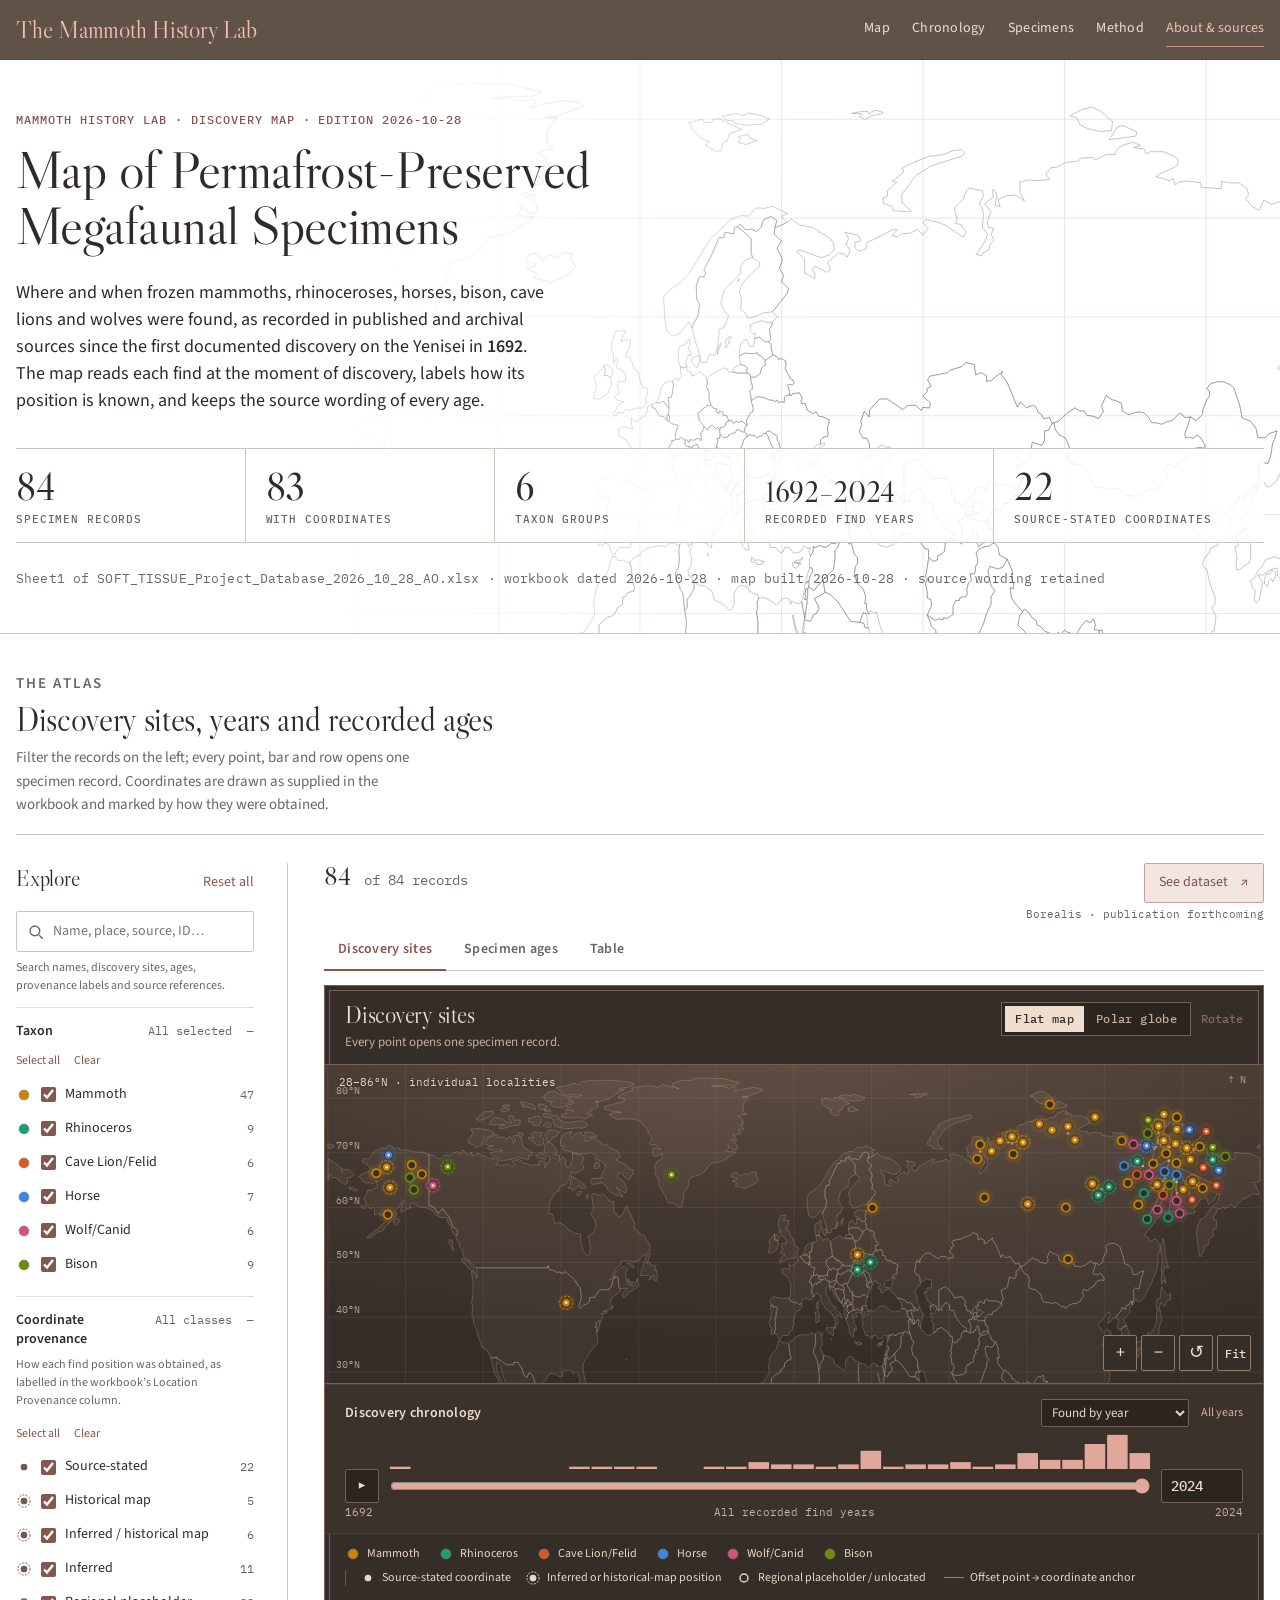
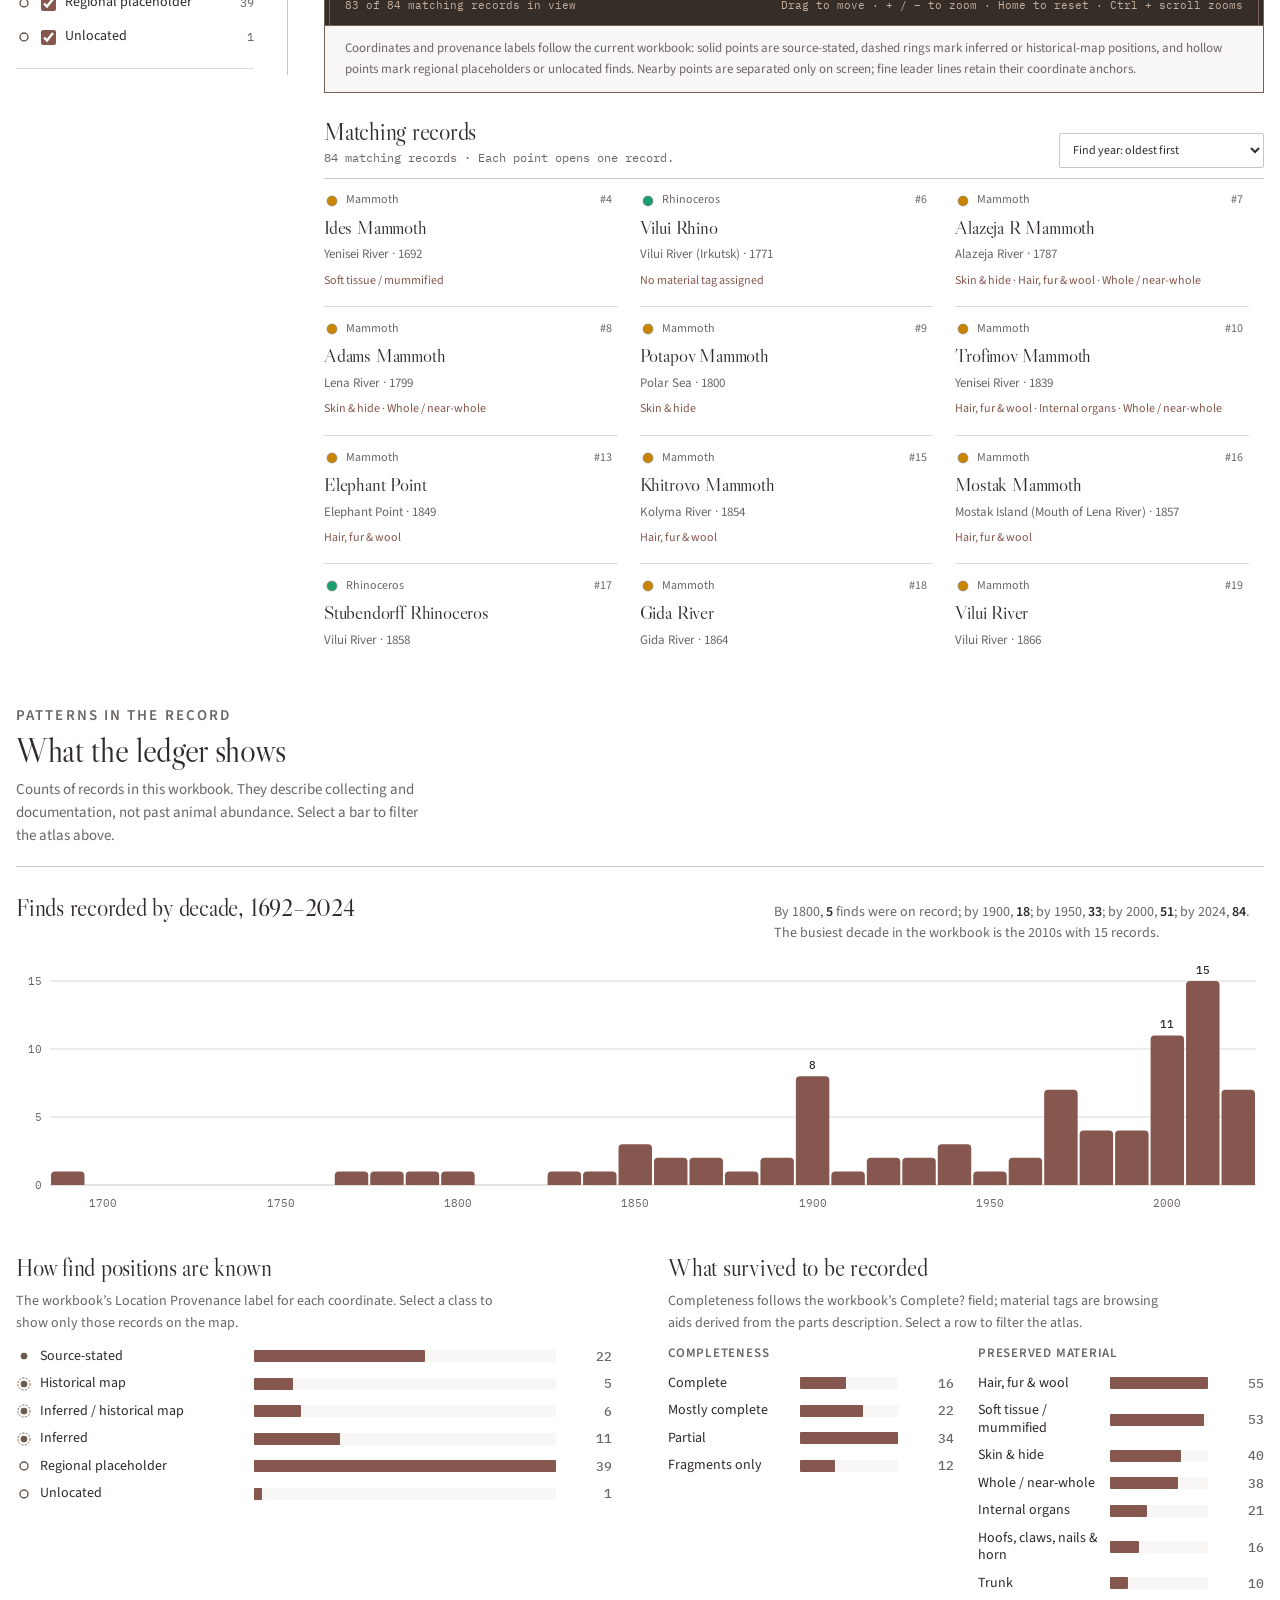
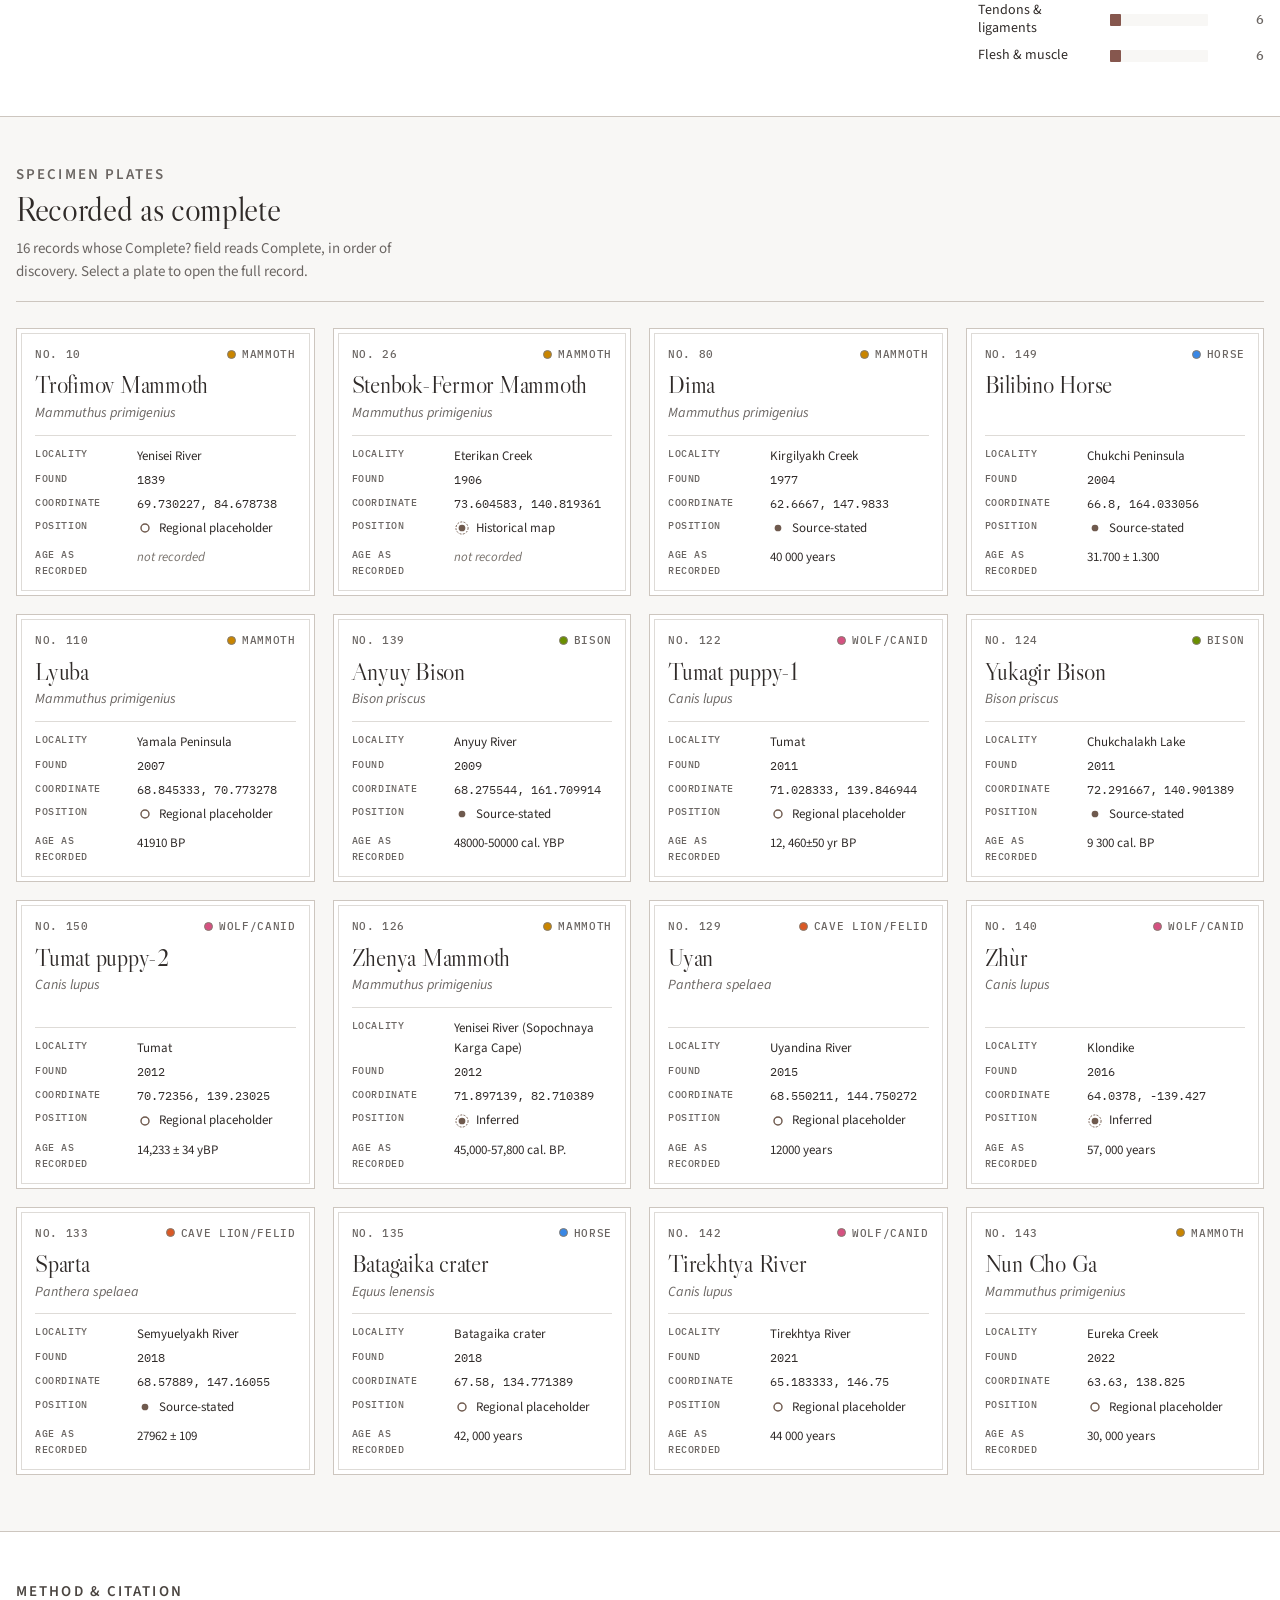
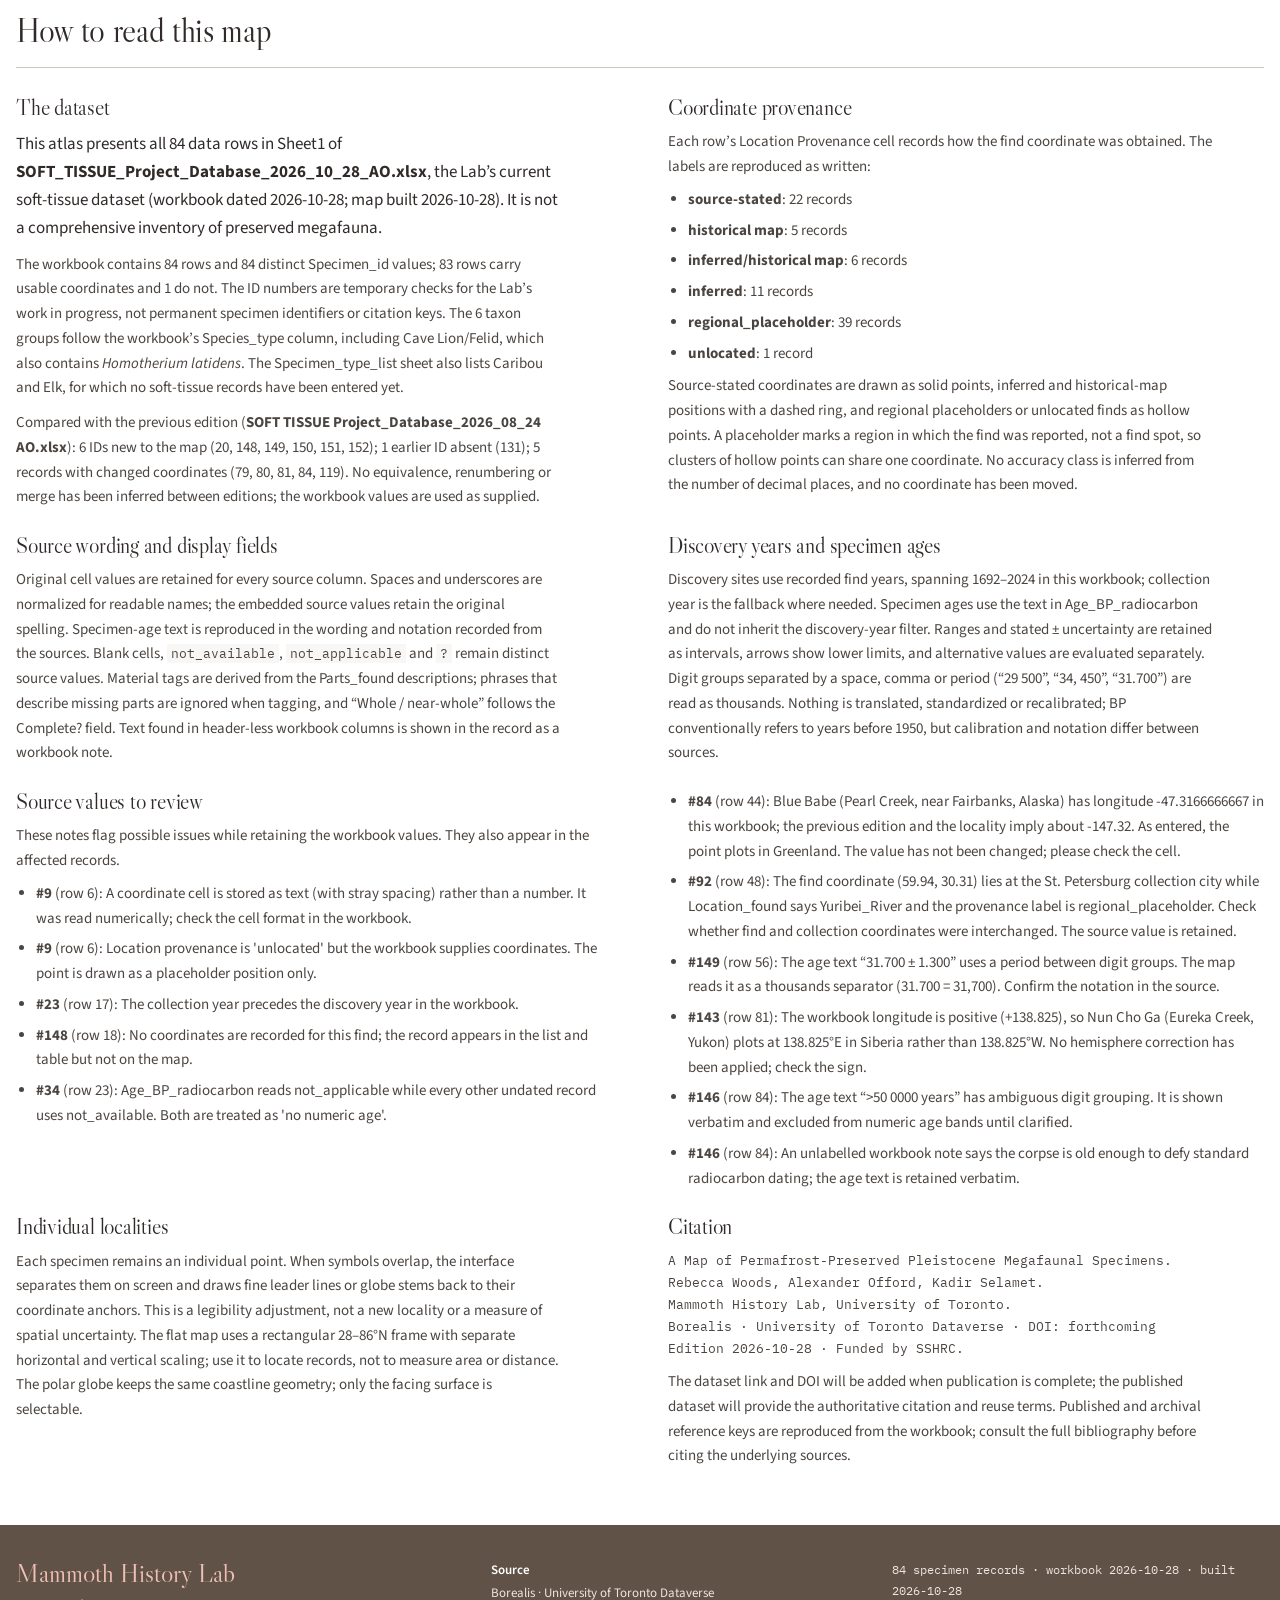
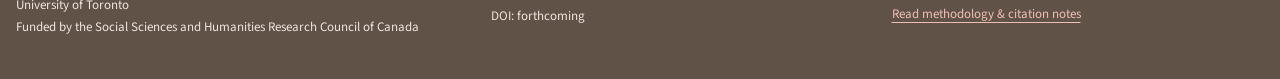
==== experimental/variant-a.html @ 8806e0af "Add experimental design variant A: field atlas A trial redesign built from the same workbook and eng" ====
<!doctype html>
<html lang="en">
<head>
<meta charset="utf-8">
<meta name="viewport" content="width=device-width, initial-scale=1">
<meta name="description" content="A field atlas of 84 permafrost-preserved megafaunal specimen records: discovery sites, discovery years, coordinate provenance and recorded ages, assembled by the Mammoth History Lab.">
<meta name="color-scheme" content="light">
<meta name="atlas-edition" content="discovery-2026-10-28">
<meta name="atlas-skin" content="variant-a-field-atlas">
<meta name="atlas-source" content="SOFT_TISSUE_Project_Database_2026_10_28_AO.xlsx">
<title>Map of Permafrost-Preserved Megafaunal Specimens · Mammoth History Lab</title>
<link rel="preconnect" href="https://fonts.googleapis.com">
<link rel="preconnect" href="https://fonts.gstatic.com" crossorigin>
<link rel="stylesheet" href="https://fonts.googleapis.com/css2?family=Libre+Caslon+Display&family=Source+Sans+3:ital,wght@0,400;0,600;1,400&family=IBM+Plex+Mono:wght@400;500&display=swap">
<style>/* ============================================================================
   VARIANT A · "Field atlas" skin for the Mammoth History Lab discovery map
   Layout: a ledger page. One wide content column with a narrow filter rail,
   the map set as a dark engraved plate, figures and specimen plates below,
   hairline "ledger rules" between sections, every number in tabular figures.
   Display face: Libre Caslon Display — Caslon was the face of 18th-century
   English natural-history print (the period of the first recorded finds in
   this dataset), and its high-contrast cut holds up at plate-title sizes.
   Body/UI: Source Sans 3 (humanist, legible at 13px, tabular numerals).
   Data: IBM Plex Mono for coordinates, IDs, years and column heads.
   ========================================================================== */
:root{
  /* Lab identity (mammothhistorylab.com) */
  --brown:#605246;--brown-deep:#4a3f37;--rose:#c79186;--rose-dark:#86574e;--rose-light:#f3e6e2;--brand:#efbfb5;
  --ink:#302b29;--muted:#6b6663;--line:#dedbd7;--rule:#cdc6bf;--paper:#fff;--paper-2:#f8f7f5;
  /* The plate */
  --plate:#352d28;--plate-mid:#51433b;--plate-edge:#756155;--plate-rose:#dfa89a;--plate-ivory:#efded0;--plate-text:#e9d6c6;--plate-muted:#c5af9d;
  --focus:#216574;--focus-plate:#f1c9b9;
  /* Type */
  --display:"Libre Caslon Display","Libre Caslon Text",Baskerville,"Times New Roman",serif;
  --sans:"Source Sans 3","Avenir Next","Segoe UI",Helvetica,Arial,sans-serif;
  --mono:"IBM Plex Mono","SFMono-Regular",Menlo,Consolas,monospace;
  --fs-display:clamp(34px,4.2vw,58px);--fs-h2:clamp(26px,2.6vw,36px);--fs-h3:21px;--fs-body:16px;--fs-small:13px;--fs-micro:12px;
  --gutter:max(16px,env(safe-area-inset-left,0px));--measure:68ch;--topbar:60px;
}
*{box-sizing:border-box}
html{scroll-behavior:smooth;scroll-padding-top:calc(var(--topbar) + 12px)}
body{margin:0;background:var(--paper);color:var(--ink);font:var(--fs-body)/1.55 var(--sans);-webkit-font-smoothing:antialiased;font-variant-numeric:tabular-nums}
button,input,select{font:inherit;color:inherit}
button{border:0;background:none;cursor:pointer;padding:0}
button:disabled{cursor:default;opacity:.45}
a{color:var(--rose-dark);text-decoration-thickness:1px;text-underline-offset:3px}
h1,h2,h3{font-family:var(--display);font-weight:400;margin:0;line-height:1.1;letter-spacing:-.01em;text-wrap:balance}
h1{font-size:var(--fs-display)}h2{font-size:var(--fs-h2)}h3{font-size:var(--fs-h3)}
p{margin:0}
.mono{font-family:var(--mono)}
.eyebrow{font:600 var(--fs-micro)/1.3 var(--sans);letter-spacing:.14em;text-transform:uppercase;color:var(--rose-dark);margin:0}
.eyebrow.mono{font-family:var(--mono);font-weight:500;letter-spacing:.08em}
[hidden]{display:none!important}
.sr-only{position:absolute;width:1px;height:1px;padding:0;margin:-1px;overflow:hidden;clip:rect(0,0,0,0);white-space:nowrap;border:0}
.skip{position:fixed;top:-100px;left:16px;z-index:200;background:var(--paper);color:var(--ink);padding:12px 16px;border:1px solid var(--rule)}
.skip:focus{top:12px}
button:focus-visible,a:focus-visible,input:focus-visible,select:focus-visible,summary:focus-visible,svg:focus-visible,[tabindex]:focus-visible{outline:3px solid var(--focus);outline-offset:3px}
input[type=number],select,input[type=search]{background:var(--paper);border:1px solid var(--rule);border-radius:2px;padding:7px 9px;min-height:38px;max-width:100%}
input[type=range]{accent-color:var(--rose-dark)}
.wrap{max-width:1480px;margin:0 auto;padding-left:var(--gutter);padding-right:max(16px,env(safe-area-inset-right,0px))}
.rule-double{border:0;border-top:1px solid var(--rule);border-bottom:1px solid var(--rule);height:4px;margin:0}

/* ---- Top bar ------------------------------------------------------------ */
.topbar{position:sticky;top:0;z-index:50;background:var(--brown);color:var(--plate-ivory);min-height:var(--topbar);display:flex;align-items:center;gap:24px;padding-block:10px;padding-left:var(--gutter);padding-right:max(16px,env(safe-area-inset-right,0px));border-bottom:1px solid #4e433b}
.topbar .brand{font-family:var(--display);font-size:24px;color:var(--brand);text-decoration:none;letter-spacing:-.01em;white-space:nowrap}
.topbar nav{display:flex;gap:22px;align-items:center;margin-left:auto;flex-wrap:wrap;justify-content:flex-end}
.topbar nav a{color:var(--plate-ivory);text-decoration:none;font-size:14px;letter-spacing:.02em;padding:6px 0;border-bottom:1px solid transparent}
.topbar nav a:hover{border-bottom-color:var(--rose)}
.topbar nav button{color:var(--brand);font-size:14px;padding:6px 0;border-bottom:1px solid var(--rose)}
.topbar :focus-visible{outline-color:var(--focus-plate)}

/* ---- Hero --------------------------------------------------------------- */
.hero{position:relative;overflow:hidden;background:var(--paper);border-bottom:1px solid var(--rule)}
.hero-plate{position:absolute;inset:0;width:100%;height:100%;pointer-events:none;opacity:0;transition:opacity 1.4s ease .2s}
.hero-plate.ready{opacity:1}
.hero-plate path{fill:none;stroke:var(--brown);stroke-width:.8;stroke-opacity:.42;vector-effect:non-scaling-stroke}
.hero-plate .grat{stroke:var(--rose);stroke-opacity:.35;stroke-width:.6}
.hero-plate-mask{mask-image:linear-gradient(100deg,transparent 0 30%,#000 62%);-webkit-mask-image:linear-gradient(100deg,transparent 0 30%,#000 62%)}
.hero-inner{position:relative;display:grid;gap:26px;padding-block:52px 44px}
.hero-head{display:grid;gap:14px;max-width:min(100%,660px)}
.nowrap{white-space:nowrap}
.hero-head h1{font-size:var(--fs-display);line-height:1.04}
.hero-thesis{max-width:60ch;font-size:18px;line-height:1.5;color:var(--ink)}
.hero-thesis b{font-weight:600}
.ledger{display:grid;grid-template-columns:repeat(5,minmax(0,1fr));gap:0;margin:8px 0 0;border-top:1px solid var(--rule);border-bottom:1px solid var(--rule);background:color-mix(in srgb,var(--paper) 86%,transparent)}
.ledger>div{display:flex;flex-direction:column-reverse;gap:4px;padding:18px 20px 16px 0;min-width:0;border-right:1px solid var(--rule);margin-right:20px}
.ledger>div:last-child{border-right:0;margin-right:0}
.ledger dt{font:500 11px/1.3 var(--mono);letter-spacing:.08em;text-transform:uppercase;color:var(--muted)}
.ledger dd{margin:0;font-family:var(--display);font-size:clamp(28px,3vw,44px);line-height:1.05;letter-spacing:-.01em;color:var(--ink);overflow-wrap:anywhere}
.ledger dd.span{font-size:clamp(22px,2.3vw,34px)}
.hero-note{font-size:var(--fs-small);color:var(--muted);font-family:var(--mono);letter-spacing:.01em;overflow-wrap:anywhere}

/* ---- Workspace ---------------------------------------------------------- */
.section-head{display:flex;align-items:flex-end;justify-content:space-between;gap:24px;flex-wrap:wrap;padding:40px 0 18px;border-bottom:1px solid var(--rule)}
.section-head>div{min-width:0;max-width:72ch;display:grid;gap:8px}
.section-head p{color:var(--muted);font-size:15px;max-width:60ch}
.workspace{display:grid;grid-template-columns:272px minmax(0,1fr);gap:36px;padding-block:28px 10px}
.filters{align-self:start;position:sticky;top:calc(var(--topbar) + 14px);max-height:calc(100vh - var(--topbar) - 28px);overflow:auto;padding:4px 18px 24px 0;border-right:1px solid var(--rule);scrollbar-gutter:stable}
.filter-heading{display:flex;align-items:baseline;justify-content:space-between;gap:8px;margin-bottom:14px}
.filter-heading h2{font-size:22px}
.text-button{font-size:14px;color:var(--rose-dark);text-decoration:underline;text-decoration-color:transparent;text-underline-offset:4px;padding:3px 0}
.text-button:hover{text-decoration-color:currentColor}
.search-box{display:flex;gap:8px;align-items:center;border:1px solid var(--rule);background:var(--paper);padding:0 10px;border-radius:2px}
.search-box:focus-within{outline:2px solid var(--focus);outline-offset:2px}
.search-box svg{flex-shrink:0;color:var(--muted)}
.search-box input{border:0;outline:none;min-width:0;width:100%;font-size:14px;padding:9px 0;background:transparent;min-height:36px}
.search-box input:focus-visible{outline:none}
.help{font-size:var(--fs-micro);line-height:1.5;color:var(--muted);margin:7px 0 12px}
.filter-section{border-top:1px solid var(--line);padding:14px 0}
.filter-section summary{font:600 14px/1.35 var(--sans);cursor:pointer;list-style:none;position:relative;padding-right:16px;display:flex;align-items:baseline;gap:8px}
.filter-section summary::-webkit-details-marker{display:none}
.filter-section summary::after{content:'+';position:absolute;right:0;top:-1px;font-family:var(--mono);color:var(--muted)}
.filter-section[open] summary::after{content:'−'}
.filter-section summary>span{font:400 var(--fs-micro)/1.3 var(--mono);color:var(--muted);margin-left:auto;padding-right:6px;white-space:nowrap}
.section-actions{display:flex;gap:14px;margin:8px 0 4px}
.section-actions button{font-size:var(--fs-micro)}
.check-row{display:flex;gap:9px;align-items:center;min-height:34px;cursor:pointer;font-size:14px;padding:0 4px;margin:0 -4px}
.check-row:hover{background:var(--paper-2)}
.check-row input{min-height:auto;width:15px;height:15px;margin:0;accent-color:var(--rose-dark);flex-shrink:0}
.taxon-symbol,.prov-swatch{width:16px;height:16px;flex-shrink:0}
.check-row .count{margin-left:auto;color:var(--muted);font:400 var(--fs-micro)/1 var(--mono)}
.select-label{display:block;font-size:13px;margin:14px 0 6px;color:var(--muted)}
.filter-section select{width:100%;font-size:13px}
.sidebar-note{margin-top:22px;color:var(--muted);font-size:var(--fs-micro);line-height:1.6;padding-top:14px;border-top:1px solid var(--line)}
.sidebar-note strong{color:var(--brown);font-weight:600}
.sidebar-note p{margin-top:4px}
.results{min-width:0}
.results-bar{display:flex;justify-content:space-between;gap:16px;align-items:flex-start;min-height:42px;margin-bottom:10px;flex-wrap:wrap}
#resultCount{font-size:14px;margin:0;color:var(--muted);font-family:var(--mono)}
#resultCount strong{color:var(--ink);font:400 26px/1 var(--display);margin-right:5px}
.dataset-action{display:flex;flex-direction:column;align-items:flex-end;gap:4px}
.button{display:inline-flex;align-items:center;gap:12px;padding:8px 14px;border:1px solid var(--rose-dark);border-radius:2px;background:var(--rose-dark);color:#fff;font-size:14px;min-height:38px;text-decoration:none}
.button:hover{background:#70473f}
.button.quiet{color:var(--ink);border-color:var(--rule);background:var(--paper)}
.dataset-action .button[aria-disabled=true]{background:var(--rose-light);border-color:#c5a399;color:#78554b;cursor:default}
.dataset-status{font:400 11px/1.3 var(--mono);color:var(--muted)}
.active-filters{display:flex;gap:6px;flex-wrap:wrap;margin:0 0 10px}
.active-filters:empty{display:none}
.filter-chip{display:inline-flex;gap:8px;align-items:center;background:var(--rose-light);border:1px solid #e3cdc5;color:var(--rose-dark);font-size:13px;padding:4px 9px;border-radius:2px}
.filter-chip:hover{background:#ecd9d2}
.filter-chip span{font-family:var(--mono)}
.view-tabs{display:flex;gap:4px;border-bottom:1px solid var(--rule);margin-bottom:14px}
.view-tabs button{font:600 14px/1.2 var(--sans);letter-spacing:.02em;padding:10px 14px 11px;color:var(--muted);border-bottom:2px solid transparent;margin-bottom:-1px}
.view-tabs button:hover{color:var(--ink)}
.view-tabs button[aria-selected=true]{color:var(--rose-dark);border-bottom-color:var(--rose-dark)}

/* ---- The plate (map panel) --------------------------------------------- */
.map-panel{background:var(--plate);color:var(--plate-text);border:1px solid var(--plate-edge);box-shadow:inset 0 0 0 4px var(--plate),inset 0 0 0 5px var(--plate-edge)}
.map-heading{padding:16px 20px 12px;display:flex;justify-content:space-between;align-items:flex-start;gap:16px;flex-wrap:wrap}
.map-heading h2{font-size:24px;color:var(--plate-ivory)}
.map-heading p{font-size:13px;color:var(--plate-muted);margin:4px 0 0}
.map-view-controls{display:flex;align-items:center;gap:10px;flex-shrink:0;flex-wrap:wrap;max-width:100%}
.projection{display:flex;background:#2b241f;border:1px solid var(--plate-edge);flex-shrink:0;padding:3px;gap:2px}
.projection button{font:500 12px/1 var(--mono);padding:7px 10px;color:var(--plate-muted);letter-spacing:.03em}
.projection button[aria-pressed=true]{background:var(--plate-ivory);color:var(--plate)}
.globe-spin{width:auto;min-height:32px;font:500 12px/1 var(--mono);color:var(--plate-rose);white-space:nowrap;text-decoration:underline;text-underline-offset:4px;text-decoration-color:transparent}
.globe-spin:hover{text-decoration-color:currentColor}
.globe-spin:disabled{opacity:.5}
.map-canvas-wrap{position:relative;height:clamp(320px,32vw,560px);background:radial-gradient(120% 96% at 50% -6%,#625044 0%,#42372f 56%,#352d28 100%);border-top:1px solid var(--plate-edge);border-bottom:1px solid var(--plate-edge);isolation:isolate;overflow:hidden}
.map-canvas-wrap .map-surface{position:absolute;inset:0;display:block;width:100%;height:100%;min-height:0;max-height:none}
.map-canvas-wrap .map-surface[hidden]{display:none!important}
#atlasMap{cursor:grab;touch-action:pan-y}#atlasMap.dragging{cursor:grabbing}
#classicGlobe{cursor:grab;touch-action:pan-y;background:radial-gradient(110% 120% at 50% 40%,#5b493d 0%,#3d3129 52%,#2c251f 100%)}#classicGlobe.dragging{cursor:grabbing}
#atlasMap .land{fill:rgba(224,201,183,.055);stroke:rgba(225,201,181,.42);stroke-width:.55;vector-effect:non-scaling-stroke}
#atlasMap .graticule{stroke:rgba(211,182,160,.14);stroke-width:.7;fill:none;vector-effect:non-scaling-stroke}
#atlasMap .geo-small{fill:var(--plate-muted);stroke:none;font:10px var(--mono);opacity:.9;pointer-events:none}
.marker{cursor:pointer;outline:none}
#atlasMap .marker-ring{fill:none;stroke:var(--plate-rose);stroke-width:1.4;opacity:0}
#atlasMap .marker:hover .marker-ring,#atlasMap .marker:focus-visible .marker-ring{stroke:#f8e7d9;opacity:1}
#atlasMap .marker:hover .point-halo,#atlasMap .marker:focus-visible .point-halo{opacity:.3}
#atlasMap .marker.selected .marker-ring{stroke:var(--plate-rose);opacity:1}
#atlasMap .marker.placeholder .point-core{fill:var(--plate)}
#atlasMap .marker .prov-ring{fill:none;stroke-dasharray:2.4 1.7;stroke-width:1;opacity:.95;pointer-events:none}
#atlasMap .point-leader{stroke:#c4ab98;stroke-opacity:.55;stroke-width:.65;pointer-events:none}
#atlasMap .site-anchor{fill:#e7ceba;opacity:.6;pointer-events:none}
#atlasMap .selected-label{fill:#fff0e5;font:11px var(--mono);paint-order:stroke;stroke:var(--plate);stroke-width:3px;pointer-events:none;stroke-linejoin:round}
.map-surface:focus-visible{outline-color:var(--focus-plate)}
.map-controls{position:absolute;right:12px;bottom:12px;display:flex;flex-direction:row;gap:4px}
.icon-button{border:1px solid var(--rule);border-radius:2px;background:var(--paper);min-width:34px;min-height:34px;padding:3px 7px;font-size:18px;display:inline-grid;place-items:center;flex-shrink:0}
.icon-button:hover{background:var(--rose-light);border-color:#c9ada4}
.map-controls .icon-button{width:34px;background:#352d28ef;border-color:#937b69;color:#f1ded0}
.map-controls .icon-button:hover{background:#6b5246;border-color:var(--plate-rose);color:#fff}
.map-controls .icon-button:focus-visible{outline-color:var(--focus-plate)}
#fit{font:500 12px var(--mono)}
.map-projection{position:absolute;top:10px;left:14px;color:var(--plate-text);font:11px/1.3 var(--mono);margin:0;pointer-events:none;max-width:70%;text-shadow:0 1px 3px var(--plate)}
.map-empty{position:absolute;top:50%;left:50%;transform:translate(-50%,-50%);width:min(380px,82%);text-align:center;background:#fffffff2;color:var(--ink);border:1px solid var(--rule);padding:24px}
.map-empty h3{font-size:20px;margin:0 0 8px}
.map-empty p{font-size:14px;color:var(--muted);margin-bottom:12px}
.map-tooltip{position:absolute;pointer-events:none;background:#302721f5;border:1px solid #a98e79;color:#fff2e8;padding:9px 12px;max-width:290px;font-size:13px;line-height:1.55;z-index:3;box-shadow:0 5px 22px #0003;white-space:normal}
.map-tooltip span{font-family:var(--mono);color:var(--plate-muted)}
.tooltip-review{color:#f1c5ac}
.map-legend{display:flex;flex-wrap:wrap;gap:8px 18px;padding:12px 20px;font-size:12px;align-items:center;color:var(--plate-text);border-top:1px solid #4a3d35}
.legend-item{display:inline-flex;align-items:center;gap:6px;line-height:1.3}
.legend-item svg{flex-shrink:0}
.legend-group{display:inline-flex;align-items:center;gap:8px 14px;flex-wrap:wrap;padding-left:14px;border-left:1px solid #6b5a4e}
.line-swatch{width:20px;border-top:2px solid #9b8172;display:inline-block}.line-swatch.fine{border-width:1px}
.taxon-symbol circle,.taxon-symbol polygon,.taxon-symbol rect,.taxon-symbol path{stroke:#837b70;stroke-width:.8}
.map-foot{display:flex;justify-content:space-between;gap:8px;padding:0 20px 12px;font:11px/1.4 var(--mono);color:var(--plate-muted);flex-wrap:wrap}
.map-foot p{margin:0}
.view-note{margin:0;padding:12px 20px;background:var(--paper-2);color:var(--muted);font-size:13px;line-height:1.6;border-top:1px solid var(--plate-edge)}

/* chronology + age panels live inside the plate */
.map-panel>.time-panel{margin:0;border:0;border-top:1px solid #4a3d35;background:#3b322c;padding:14px 20px 12px;color:var(--plate-text)}
.time-heading{display:flex;justify-content:space-between;align-items:center;gap:12px;flex-wrap:wrap;margin-bottom:6px}
.time-heading>label,.time-heading h3{font:600 14px/1.35 var(--sans);color:var(--plate-ivory);margin:0;letter-spacing:.02em}
.time-mode{display:flex;gap:12px;align-items:center;flex-wrap:wrap}
.time-mode select{border:1px solid var(--plate-edge);background:#2b241f;color:var(--plate-text);padding:3px 6px;min-height:28px;font-size:13px}
.time-mode .text-button{font-size:12px;color:var(--plate-rose)}
.timeline{margin:6px 0 0;padding:0 92px 0 44px}
.timeline svg{display:block;width:100%;height:36px}
.time-panel:has(#startWrap:not([hidden])) .timeline{padding-left:134px}
.hist-back{fill:#5c4d43}.hist-front{fill:var(--plate-rose)}
.hist-bar{cursor:pointer}.hist-bar:hover .hist-front,.hist-bar:focus .hist-front{fill:#f6c9b8}
.hist-bar:focus-visible{outline:2px solid var(--focus-plate)}
.year-controls{display:flex;gap:9px;align-items:center}
.year-controls input[type=range]{width:100%;min-width:50px;min-height:30px;accent-color:var(--plate-rose)}
.year-controls input[type=number]{width:82px;font:500 14px var(--mono);min-height:32px;background:#2b241f;color:var(--plate-ivory);border-color:var(--plate-edge)}
.year-controls #startWrap{flex-shrink:0}
.time-panel .icon-button{background:#2b241f;border-color:var(--plate-edge);color:var(--plate-ivory)}
.time-panel .icon-button:hover{background:#6b5246}
#play{font-size:13px}
.time-caption{display:flex;justify-content:space-between;gap:8px;font:11px/1.4 var(--mono);color:var(--plate-muted);margin-top:2px}
#timeCaption{text-align:center}
.age-panel .age-context{font:11px/1.4 var(--mono);color:var(--plate-muted);margin:4px 0 10px}
.age-plot{background:#2b241f;border:1px solid var(--plate-edge);padding:4px 8px;position:relative}
#ageTimeline{display:block;width:100%;height:180px;overflow:visible}
.age-grid{stroke:#e7d5c4;stroke-opacity:.13;stroke-width:.7}
.age-selection{fill:#edc7aa;opacity:.12}
.age-record{cursor:pointer}
.age-record:hover,.age-record:focus-visible{filter:brightness(1.4);outline:1px solid #f4dfce;outline-offset:3px}
#agePlotEmpty{position:absolute;inset:0;display:grid;place-content:center;font-size:13px;color:var(--plate-ivory);margin:0;pointer-events:none;text-align:center;padding:8px}
.age-axis{position:relative;margin:5px 16px 8px;height:18px;font:11px/18px var(--mono);color:var(--plate-muted)}
.age-axis span{position:absolute;transform:translateX(-50%);white-space:nowrap}
.age-axis span:first-child{transform:none}.age-axis span:last-child{transform:translateX(-100%)}
.age-range-controls{display:grid;grid-template-columns:110px minmax(0,1fr) 110px;grid-template-rows:1fr 1fr;gap:0 14px;align-items:center}
.age-range-controls>label:not(.sr-only){font:11px/1.3 var(--mono);display:flex;flex-direction:column;gap:4px;grid-row:1/3;color:var(--plate-muted);letter-spacing:.04em;text-transform:uppercase}
.age-range-controls>label[for=ageStart]{grid-column:1}.age-range-controls>label[for=ageEnd]{grid-column:3}
.age-range-controls input[type=number]{width:100%;min-height:35px;font:500 14px var(--mono);background:#2b241f;color:var(--plate-ivory);border-color:var(--plate-edge);text-transform:none;letter-spacing:0}
.age-range-controls input[type=range]{width:100%;min-width:0;min-height:25px;margin:0;accent-color:var(--plate-rose)}
#ageMinRange{grid-column:2;grid-row:1}#ageMaxRange{grid-column:2;grid-row:2}
.age-selection-caption{display:flex;align-items:baseline;justify-content:space-between;flex-wrap:wrap;gap:4px 12px;margin-top:8px;font-size:12px;color:var(--plate-muted)}
.age-selection-caption strong{font:500 13px var(--mono);color:var(--plate-ivory)}
.age-panel .age-help{font-size:12px;color:var(--plate-muted);line-height:1.55;margin:6px 0 0;max-width:105ch}

/* ---- Records ------------------------------------------------------------ */
.record-browser{margin-top:26px}
.record-list-heading{display:flex;justify-content:space-between;align-items:flex-end;gap:14px;margin-bottom:10px;flex-wrap:wrap}
.record-list-heading h2{font-size:24px}
.record-list-heading p{font-size:12px;color:var(--muted);margin:4px 0 0;font-family:var(--mono)}
.record-list-heading>div:last-child{display:flex;gap:12px;align-items:center}
.record-list-heading select{font-size:12px;min-height:33px}
.record-list{display:grid;grid-template-columns:repeat(3,minmax(0,1fr));gap:0 22px;max-height:470px;overflow:auto;border-top:1px solid var(--rule);scrollbar-gutter:stable}
.record-card{display:block;text-align:left;border-bottom:1px solid var(--line);padding:14px 6px 14px 0;min-width:0;position:relative;width:100%}
.record-card:hover{background:var(--paper-2)}
.record-card.selected{background:var(--rose-light)}
.card-meta{display:flex;justify-content:space-between;align-items:center;gap:8px;color:var(--muted);font:12px/1.2 var(--mono);margin-bottom:8px}
.card-meta>span{display:flex;align-items:center;gap:6px;font-family:var(--sans)}
.record-card h3{font-size:19px;line-height:1.2;margin:0 0 5px;overflow-wrap:anywhere}
.record-card p{font-size:13px;color:var(--muted);margin:2px 0;overflow-wrap:anywhere}
.record-card .card-parts{color:var(--rose-dark);margin-top:7px;font-size:12px}
.empty-records{grid-column:1/-1;padding:28px;color:var(--muted);text-align:center;font-size:14px}
.table-panel{border:1px solid var(--rule)}
.table-scroll{overflow:auto;max-height:650px;scrollbar-gutter:stable}
table{width:100%;border-collapse:collapse;font-size:14px}
thead th{position:sticky;top:0;text-align:left;background:var(--paper-2);border-bottom:1px solid var(--rule);padding:10px;z-index:1;font:500 11px/1.3 var(--mono);letter-spacing:.06em;text-transform:uppercase;color:var(--muted)}
thead button{padding:0;white-space:nowrap;font:inherit;color:inherit}
th[aria-sort] button{color:var(--rose-dark)}
td{border-bottom:1px solid var(--line);padding:12px 10px;vertical-align:top}
td:first-child,td:nth-child(6){font-family:var(--mono);font-size:13px}
td .record-link{font-size:15px;text-align:left;color:var(--rose-dark);padding:0;text-decoration:underline;text-underline-offset:3px;font-family:var(--display)}
td small{display:block;color:var(--muted);font-size:12px;margin-top:3px;font-family:var(--mono)}
tbody tr.selected{background:var(--rose-light)}tbody tr:hover{background:var(--paper-2)}

/* ---- Figures ------------------------------------------------------------ */
.figures{padding-block:8px 48px}
.figure-grid{display:grid;grid-template-columns:repeat(2,minmax(0,1fr));gap:40px 56px;padding-top:28px}
.figure{min-width:0;display:grid;gap:10px;align-content:start}
.figure.wide{grid-column:1/-1}
.figure-head{display:flex;justify-content:space-between;align-items:baseline;gap:16px;flex-wrap:wrap}
.figure h3{font-size:24px}
.figure .caption{font-size:14px;color:var(--muted);max-width:70ch;line-height:1.55}
.figure .caption b{color:var(--ink);font-weight:600}
.chart{position:relative;min-width:0}
.chart svg{display:block;width:100%;height:auto;overflow:visible}
.chart .grid{stroke:var(--line);stroke-width:1}
.chart .axis{stroke:var(--rule);stroke-width:1}
.chart .tick{font:11px var(--mono);fill:var(--muted)}
.chart .bar{fill:var(--rose-dark);cursor:pointer}
.chart .bar.dim{fill:#b9a39b}
.chart g:hover .bar,.chart g:focus-visible .bar{fill:var(--brown)}
.chart g:focus-visible{outline:2px solid var(--focus);outline-offset:2px}
.chart .label{font:500 11px var(--mono);fill:var(--ink)}
.chart-tip{position:absolute;pointer-events:none;background:var(--ink);color:var(--paper);font-size:12px;line-height:1.5;padding:7px 10px;border-radius:2px;max-width:240px;z-index:4;box-shadow:0 4px 14px #0002}
.chart-tip b{font-family:var(--mono);font-weight:500;color:var(--brand)}
.bar-list{display:grid;gap:4px;margin:0;padding:0;list-style:none}
.bar-list li{min-width:0}
.bar-list .row{display:grid;grid-template-columns:minmax(120px,38%) minmax(0,1fr) 44px;align-items:center;gap:12px;font-size:14px;min-width:0;width:100%;padding:3px 0;text-align:left;color:inherit}
.bar-list .name{display:flex;align-items:center;gap:8px;min-width:0;text-align:left;color:var(--ink)}
.bar-list .name span{line-height:1.25;overflow-wrap:anywhere}
.bar-list .track{height:12px;background:var(--paper-2);position:relative;border-radius:1px}
.bar-list .fill{position:absolute;inset:0 auto 0 0;background:var(--rose-dark);border-radius:1px;min-width:2px}
.bar-list button.row:hover .fill,.bar-list button.row:focus-visible .fill{background:var(--brown)}
.bar-list .n{font:500 13px var(--mono);color:var(--muted);text-align:right}
.bar-list button.row{cursor:pointer}
.bar-list button.row:hover .name{color:var(--rose-dark)}
.bar-list .fill.alt{background:var(--brown)}
.twin{display:grid;grid-template-columns:repeat(2,minmax(0,1fr));gap:24px}
.twin h4{font:600 13px/1.3 var(--sans);letter-spacing:.06em;text-transform:uppercase;color:var(--muted);margin:0 0 10px}

/* ---- Specimen plates ---------------------------------------------------- */
.plates{padding-block:8px 56px;background:var(--paper-2);border-top:1px solid var(--rule);border-bottom:1px solid var(--rule)}
.plate-grid{display:grid;grid-template-columns:repeat(4,minmax(0,1fr));gap:18px;padding-top:26px}
.plate{display:grid;grid-template-rows:auto 1fr auto;gap:10px;text-align:left;background:var(--paper);border:1px solid var(--rule);box-shadow:inset 0 0 0 4px var(--paper),inset 0 0 0 5px var(--line);padding:18px 18px 16px;min-width:0;min-height:100%;color:var(--ink)}
.plate:hover{border-color:var(--rose-dark);box-shadow:inset 0 0 0 4px var(--paper),inset 0 0 0 5px var(--rose)}
.plate-head{display:flex;justify-content:space-between;gap:8px;font:500 11px/1.3 var(--mono);letter-spacing:.06em;text-transform:uppercase;color:var(--muted)}
.plate-head .taxon{display:inline-flex;align-items:center;gap:6px}
.plate-head .taxon i{width:9px;height:9px;border-radius:50%;display:inline-block;border:1px solid #837b70}
.plate h3{font-size:24px;line-height:1.15;overflow-wrap:anywhere}
.plate .binomial{font-style:italic;color:var(--muted);font-size:14px;margin-top:4px}
.plate dl{margin:0;display:grid;gap:5px;font-size:13px;border-top:1px solid var(--line);padding-top:10px}
.plate dl div{display:grid;grid-template-columns:94px minmax(0,1fr);gap:8px}
.plate dt{color:var(--muted);font:500 10px/1.6 var(--mono);letter-spacing:.06em;text-transform:uppercase}
.plate dd{margin:0;overflow-wrap:anywhere}
.plate dd.mono{font-family:var(--mono);font-size:12px}
.plate .prov{display:inline-flex;align-items:center;gap:6px}

/* ---- Method ------------------------------------------------------------- */
.method{padding-block:8px 56px}
.method-grid{display:grid;grid-template-columns:minmax(0,1fr) minmax(0,1fr);gap:24px 56px;padding-top:28px}
.method article{min-width:0;max-width:var(--measure);overflow-wrap:anywhere}
.method article.wide{grid-column:1/-1;max-width:none;columns:2;column-gap:56px}
.method h3{font-size:22px;margin-bottom:10px}
.method p,.method li{font-size:15px;line-height:1.65;color:#4b4541}
.method p+p{margin-top:10px}
.method ul{padding-left:20px;margin:8px 0}
.method li{margin:6px 0;break-inside:avoid}
.method code{font:13px var(--mono);background:var(--paper-2);padding:1px 4px}
.method .lede{font-size:17px;color:var(--ink)}
.method .cite{font-family:var(--mono);font-size:13px;line-height:1.7}

/* ---- Footer ------------------------------------------------------------- */
.page-footer{background:var(--brown);color:var(--plate-ivory);padding-block:34px 40px;padding-left:var(--gutter);padding-right:max(16px,env(safe-area-inset-right,0px))}
.page-footer .wrap{display:grid;grid-template-columns:minmax(0,1.2fr) minmax(0,1fr) minmax(0,1fr);gap:28px;padding:0}
.page-footer strong{font:400 26px/1.1 var(--display);color:var(--brand);display:block;margin-bottom:6px}
.page-footer p{font-size:13px;line-height:1.75;color:#eee5df;margin:0}
.page-footer p b{color:#fff;font-weight:600}
.page-footer .text-button{color:var(--brand);font-size:13px;text-decoration-color:currentColor;padding:0}
.page-footer a{color:var(--brand)}
.page-footer .mono{font-size:12px}

/* ---- Dialogs, toast, misc ------------------------------------------------ */
.record-dialog,.about-dialog{border:0;padding:0;color:var(--ink);background:var(--paper);max-height:94dvh;box-shadow:0 20px 90px #1c171755;border:1px solid var(--rule)}
.record-dialog{width:min(640px,calc(100% - 28px));margin:3dvh 2vw 3dvh auto}
.about-dialog{width:min(760px,calc(100% - 28px))}
dialog::backdrop{background:#322b274a;backdrop-filter:blur(2px)}
.dialog-toolbar{position:sticky;top:0;z-index:3;background:var(--paper-2);border-bottom:1px solid var(--line);display:flex;justify-content:space-between;align-items:center;gap:12px;padding:10px 18px;font:12px/1.3 var(--mono);color:var(--muted)}
.dialog-toolbar>div{display:flex;gap:6px}
.dialog-toolbar .icon-button{width:32px;min-height:32px}
.record-hero{padding:24px 28px 18px;border-bottom:1px solid var(--rule)}
.record-hero .record-taxonomy{display:flex;align-items:center;gap:7px;font:12px/1.3 var(--mono);color:var(--muted);margin-bottom:10px}
.record-hero h2{font-size:34px;line-height:1.1}
.record-hero .binomial{font-style:italic;color:var(--muted);font-size:16px;margin:8px 0 12px}
.record-hero .record-quick{display:flex;gap:18px;font:13px/1.4 var(--mono);color:var(--brown);margin:10px 0 0;flex-wrap:wrap}
.record-body{padding:0 28px 26px}
.record-section{padding:20px 0 0}
.record-section h3{font:600 12px/1.3 var(--sans);letter-spacing:.1em;text-transform:uppercase;margin:0 0 12px;color:var(--rose-dark)}
.record-section dl{margin:0}
.field{display:grid;grid-template-columns:138px minmax(0,1fr);gap:12px;padding:7px 0;font-size:14px;border-bottom:1px solid var(--paper-2)}
.field dt{color:var(--muted);font:11px/1.5 var(--mono);padding-top:3px;letter-spacing:.03em}
.field dd{margin:0;white-space:pre-wrap;overflow-wrap:anywhere}
.field.long{display:block}.field.long dt{margin-bottom:5px}.field.long dd{line-height:1.65}
.missing{color:#77716b;font-style:italic}
.badge{font:11px var(--mono);border:1px solid #d4c6bf;padding:2px 5px;background:#faf4f1;color:#7a5046;display:inline-block}
.record-note{background:var(--paper-2);border-left:2px solid var(--rose);padding:9px 12px;font-size:12px;line-height:1.65;color:var(--muted);margin:10px 0}
.record-note.workbook-note{border-left-color:#9b8172}
.material-tags{display:flex;gap:5px;flex-wrap:wrap}
.material-tag{font:12px var(--sans);border:1px solid #ddc9c1;background:#fcf6f2;padding:3px 7px;color:var(--rose-dark)}
.about-content{padding:26px 32px 35px;overflow-wrap:anywhere}
.about-content h2{font-size:30px}
.about-content h3{font-size:20px;margin:24px 0 8px;color:var(--brown)}
.about-content p,.about-content li{font-size:15px;line-height:1.7;color:#595350;margin:9px 0}
.about-content ul{padding-left:21px}
.about-content code{font:13px var(--mono);background:var(--paper-2);padding:2px 4px}
.toast{position:fixed;bottom:22px;left:50%;transform:translateX(-50%);z-index:99;color:#fff;background:var(--brown);padding:12px 19px;font-size:14px;max-width:90%;box-shadow:0 4px 20px #0002}
.noscript{margin:20px;padding:20px;background:#ffe8d1}
body.modal-open{overflow:hidden}

/* ---- Responsive --------------------------------------------------------- */
@media(max-width:1250px){.workspace{grid-template-columns:240px minmax(0,1fr);gap:26px}.record-list{grid-template-columns:repeat(2,minmax(0,1fr))}.plate-grid{grid-template-columns:repeat(3,minmax(0,1fr))}}
@media(max-width:1000px){.ledger{grid-template-columns:repeat(3,minmax(0,1fr))}.ledger>div:nth-child(3n){border-right:0}.ledger>div{border-bottom:1px solid var(--line)}.figure-grid{grid-template-columns:1fr}.method-grid{grid-template-columns:1fr}.method article.wide{columns:1}.page-footer .wrap{grid-template-columns:1fr 1fr}}
@media(max-width:950px){.workspace{grid-template-columns:214px minmax(0,1fr);gap:18px}.filters{position:static;max-height:none;overflow:visible}.map-heading{padding:14px 14px 10px}.map-legend,.map-foot,.view-note{padding-left:14px;padding-right:14px}.map-panel>.time-panel{padding:12px 14px 10px}.plate-grid{grid-template-columns:repeat(2,minmax(0,1fr))}.twin{grid-template-columns:1fr}}
@media(max-width:700px){
  :root{--topbar:54px}
  .topbar{gap:12px}.topbar .brand{font-size:20px}.topbar nav{gap:14px}.topbar nav a{display:none}.topbar nav button{font-size:13px}
  .hero-inner{padding-block:34px 28px;gap:20px}.hero-head{max-width:100%}.hero-thesis{font-size:16px}
  .hero-plate-mask{mask-image:linear-gradient(180deg,transparent 0 35%,#000 80%);-webkit-mask-image:linear-gradient(180deg,transparent 0 35%,#000 80%)}
  .ledger{grid-template-columns:repeat(2,minmax(0,1fr))}.ledger>div{padding:12px 12px 10px 0;margin-right:12px;border-right:1px solid var(--line)}.ledger>div:nth-child(3n){border-right:1px solid var(--line)}.ledger>div:nth-child(2n){border-right:0}.ledger dd{font-size:26px}.ledger dd.span{font-size:21px}
  .section-head{padding:30px 0 14px}
  .workspace{display:block;padding-block:20px 8px}
  .filters{border-right:0;padding:0 0 8px;display:grid;grid-template-columns:1fr 1fr;gap:0 16px}
  .filter-heading{grid-column:1/-1;margin-bottom:8px}.search-box,.filters>.help{grid-column:1/-1}.filter-section:last-of-type{grid-column:1/-1}.filter-section summary>span{display:none}.sidebar-note{display:none}
  .results{padding-top:14px}
  .view-tabs button{padding:9px 10px 10px;font-size:13px}
  .map-heading h2{font-size:20px}
  .map-canvas-wrap{height:clamp(300px,90vw,420px)}
  .map-controls{bottom:10px;right:8px}.map-controls .icon-button{width:30px;min-width:30px;min-height:30px}
  .map-projection{font-size:10px;left:10px}
  .map-legend{gap:8px 12px;font-size:11px}.legend-group{padding-left:0;border-left:0}
  .timeline{padding-left:40px;padding-right:86px}.time-panel:has(#startWrap:not([hidden])) .timeline{padding-left:116px}
  .age-range-controls{grid-template-columns:88px minmax(0,1fr) 88px;column-gap:8px}
  .age-selection-caption{display:block}.age-selection-caption span{display:block;margin-top:3px}
  .record-list{grid-template-columns:1fr;gap:0}
  .record-list-heading>div:last-child{width:100%;justify-content:space-between}
  .figure-grid{gap:32px}.figure h3{font-size:21px}
  .bar-list .row{grid-template-columns:minmax(96px,42%) minmax(0,1fr) 36px;gap:8px;font-size:13px}
  .plate-grid{grid-template-columns:1fr;gap:12px}.plate h3{font-size:22px}
  .method h3{font-size:20px}
  .page-footer .wrap{grid-template-columns:1fr;gap:18px}
  .record-dialog{margin:2dvh auto;max-height:96dvh;width:calc(100% - 18px)}.record-hero{padding:20px}.record-hero h2{font-size:28px}.record-body{padding:0 20px 24px}.field{grid-template-columns:104px minmax(0,1fr);gap:10px}.dialog-toolbar{padding:10px 14px}.about-content{padding:22px}.about-content h2{font-size:25px}
}
@media(max-width:400px){
  .year-controls input[type=number]{width:66px;padding:5px}.year-controls{gap:6px}.timeline{padding-left:38px;padding-right:72px}.time-panel:has(#startWrap:not([hidden])) .timeline{padding-left:106px}
  .ledger{grid-template-columns:1fr 1fr}
}
@media(prefers-reduced-motion:reduce){html{scroll-behavior:auto}*{animation:none!important;transition:none!important}.hero-plate{opacity:1}}
@media print{.topbar,.filters,.result-actions,.time-panel,.view-tabs,.projection,.map-controls,.record-browser,.page-footer,.dialog-toolbar{display:none!important}.hero-inner{padding:10px 0}.workspace{display:block;padding:0}.map-panel{break-inside:avoid;box-shadow:none}dialog[open]{position:static;width:100%;max-height:none;box-shadow:none;margin:0;overflow:visible}body:has(dialog[open])>main,body:has(dialog[open])>.topbar{display:none}.about-dialog[open]{display:none}dialog::backdrop{background:transparent}}</style>
</head>
<body>
<a class="skip" href="#workspace" data-scroll="workspace">Skip to the map</a>
<header class="topbar">
  <a class="brand" href="https://mammothhistorylab.com/" target="_blank" rel="noopener">The Mammoth History Lab</a>
  <nav aria-label="Sections"><a href="#workspace" data-scroll="workspace">Map</a><a href="#chronology" data-scroll="chronology">Chronology</a><a href="#plates" data-scroll="plates">Specimens</a><a href="#method" data-scroll="method">Method</a><button id="aboutOpen">About &amp; sources</button></nav>
</header>
<main>
  <section class="hero" aria-labelledby="atlasTitle">
    <svg class="hero-plate hero-plate-mask" id="heroPlate" viewBox="0 0 1440 486" preserveAspectRatio="xMidYMid slice" aria-hidden="true"><g class="grat" id="heroGrat"></g><path id="heroLand" d=""/></svg>
    <div class="wrap hero-inner">
      <div class="hero-head">
        <p class="eyebrow mono">Mammoth History Lab · Discovery map · Edition 2026-10-28</p>
        <h1 id="atlasTitle">Map of <span class="nowrap">Permafrost-Preserved</span> Megafaunal Specimens</h1>
      </div>
      <p class="hero-thesis">Where and when frozen mammoths, rhinoceroses, horses, bison, cave lions and wolves were found, as recorded in published and archival sources since the first documented discovery on the Yenisei in <b>1692</b>. The map reads each find at the moment of discovery, labels how its position is known, and keeps the source wording of every age.</p>
      <dl class="ledger">
        <div><dt>specimen records</dt><dd id="totalStat">84</dd></div>
        <div><dt>with coordinates</dt><dd>83</dd></div>
        <div><dt>taxon groups</dt><dd>6</dd></div>
        <div><dt>recorded find years</dt><dd class="span">1692–2024</dd></div>
        <div><dt>source-stated coordinates</dt><dd data-stat="source-stated">·</dd></div>
      </dl>
      <p class="hero-note">Sheet1 of SOFT_TISSUE_Project_Database_2026_10_28_AO.xlsx · workbook dated 2026-10-28 · map built 2026-10-28 · source wording retained</p>
    </div>
  </section>

  <div class="wrap">
    <div class="section-head" id="atlas-head"><div><p class="eyebrow">The atlas</p><h2>Discovery sites, years and recorded ages</h2><p>Filter the records on the left; every point, bar and row opens one specimen record. Coordinates are drawn as supplied in the workbook and marked by how they were obtained.</p></div></div>
    <div class="workspace" id="workspace" tabindex="-1">
      <aside class="filters" aria-label="Filter specimen records">
        <div class="filter-heading"><h2>Explore</h2><button class="text-button" id="reset">Reset all</button></div>
        <label for="search" class="sr-only">Search all record fields</label>
        <div class="search-box"><svg width="18" height="18" viewBox="0 0 24 24" fill="none" stroke="currentColor" stroke-width="1.8" aria-hidden="true"><circle cx="10.5" cy="10.5" r="6.5"/><path d="m16 16 5 5"/></svg><input id="search" type="search" placeholder="Name, place, source, ID…" autocomplete="off"></div>
        <p class="help">Search names, discovery sites, ages, provenance labels and source references.</p>
        <details class="filter-section" open><summary>Taxon <span id="taxonActive">All selected</span></summary><div class="section-actions"><button id="taxaAll" class="text-button">Select all</button><button id="taxaNone" class="text-button">Clear</button></div><div id="taxa"></div></details>
        <details class="filter-section" open><summary>Coordinate provenance <span id="provenanceActive">All classes</span></summary><p class="help">How each find position was obtained, as labelled in the workbook’s Location Provenance column.</p><div class="section-actions"><button id="provAll" class="text-button">Select all</button><button id="provNone" class="text-button">Clear</button></div><div id="provenance"></div></details>
        <details class="filter-section"><summary>Preserved material <span id="materialActive">Any</span></summary><p class="help">Match any selected material. Tags are derived from the parts description.</p><div id="materials" class="material-options"></div></details>
        <details class="filter-section"><summary>Record details</summary>
          <label class="select-label" for="ageFilter">Specimen age</label><select id="ageFilter"><option value="all">All age records</option><option value="dated">Numeric age recorded</option><option value="missing">No numeric age recorded</option><option value="unparsed">Source text only / no numeric reading</option></select>
          <label class="select-label" for="mappedFilter">Map position</label><select id="mappedFilter"><option value="all">All records</option><option value="mapped">Coordinates recorded</option><option value="unmapped">No coordinates recorded</option></select>
        </details>
        <div class="sidebar-note"><strong>A historical record of finds.</strong><p>This dataset reflects collecting and documentation. Point density does not represent past animal abundance, and placeholder positions mark a region rather than a find spot.</p></div>
      </aside>
      <section class="results" aria-label="Discovery map results">
        <div class="results-bar"><p id="resultCount" role="status" aria-live="polite"><strong>84</strong> of 84 records</p><div class="result-actions dataset-action"><a class="button" id="seeDataset" role="link" aria-disabled="true" tabindex="0" aria-describedby="datasetStatus">See dataset <span aria-hidden="true">↗</span></a><span class="dataset-status" id="datasetStatus">Borealis · publication forthcoming</span></div></div>
        <div class="active-filters" id="activeFilters" aria-label="Active filters"></div>
        <div class="view-tabs" role="tablist" aria-label="Research view">
          <button id="tab-sites" role="tab" aria-controls="mapPanel" aria-selected="true" data-view="sites">Discovery sites</button>
          <button id="tab-ages" role="tab" aria-controls="mapPanel" aria-selected="false" tabindex="-1" data-view="ages">Specimen ages</button>
          <button id="tab-table" role="tab" aria-controls="tablePanel" aria-selected="false" tabindex="-1" data-view="table">Table</button>
        </div>
        <section id="mapPanel" class="map-panel" role="tabpanel" aria-labelledby="tab-sites">
          <div class="map-heading"><div><h2 id="mapTitle">Discovery sites</h2><p id="mapSubtitle">Select any point to open its specimen record.</p></div><div class="map-view-controls"><div class="projection" role="group" aria-label="Map projection"><button data-projection="flat" aria-pressed="true">Flat map</button><button data-projection="globe" aria-pressed="false">Polar globe</button></div><button id="globeSpin" class="text-button globe-spin" aria-label="Toggle automatic globe rotation" aria-pressed="false" disabled>Rotate</button></div></div>
          <div class="map-canvas-wrap" id="mapStage">
            <svg class="map-surface" id="atlasMap" viewBox="0 0 1000 570" tabindex="0" role="group" aria-label="Interactive map. Use plus and minus to zoom, arrow keys to pan or rotate, and Home to reset."></svg>
            <canvas class="map-surface" id="classicGlobe" tabindex="0" role="img" aria-label="Rotatable 3D globe with individual specimens. Drag or use arrow keys to rotate; use the record list below for keyboard access to each specimen." hidden></canvas>
            <div class="map-controls"><button class="icon-button" id="zoomIn" aria-label="Zoom in" title="Zoom in">+</button><button class="icon-button" id="zoomOut" aria-label="Zoom out" title="Zoom out">−</button><button class="icon-button" id="mapReset" aria-label="Reset map" title="Reset map">↺</button><button class="icon-button" id="fit" aria-label="Fit filtered points" title="Fit filtered points">Fit</button></div>
            <p id="mapProjection" class="map-projection">28–86°N · individual localities</p>
            <div id="mapEmpty" class="map-empty" hidden><h3>No mapped records in this view</h3><p>Try adjusting the filters, or inspect the matching records below.</p><button class="button" id="emptyReset">Reset filters</button></div>
            <div id="mapTooltip" class="map-tooltip" role="tooltip" hidden></div>
          </div>
          <section class="time-panel" id="discoveryChronology" aria-label="Discovery chronology">
            <div class="time-heading"><label for="endYear">Discovery chronology</label><div class="time-mode"><label class="sr-only" for="timeMode">Discovery chronology mode</label><select id="timeMode"><option value="through">Found by year</option><option value="between">Found between years</option></select><button id="timeReset" class="text-button">All years</button></div></div>
            <div class="timeline"><svg id="histogram" viewBox="0 0 800 38" preserveAspectRatio="none" aria-label="Recorded discoveries per decade; select a bar to filter to that decade"></svg></div>
            <div class="year-controls"><button id="play" class="icon-button" aria-label="Play discovery chronology" title="Play discovery chronology">▶</button><label id="startWrap" hidden><span class="sr-only">Start year</span><input id="startYear" type="number" min="1692" max="2024" value="1692"></label><input id="yearRange" type="range" min="1692" max="2024" value="2024" aria-label="Latest discovery year"><label><span class="sr-only">End year</span><input id="endYear" type="number" min="1692" max="2024" value="2024"></label></div>
            <div class="time-caption"><span>1692</span><span id="timeCaption">All recorded find years</span><span>2024</span></div>
          </section>
          <section class="time-panel age-panel" id="specimenChronology" aria-labelledby="agePanelTitle" hidden>
            <div class="time-heading"><h3 id="agePanelTitle">Specimen ages</h3><div class="time-mode"><label class="sr-only" for="ageMode">Specimen age selection</label><select id="ageMode"><option value="all">All recorded ages</option><option value="between">Select an age interval</option></select><button id="ageReset" class="text-button">All ages</button></div></div>
            <p class="age-context">Years as recorded in the sources · No translation or recalibration</p>
            <div class="age-plot"><svg id="ageTimeline" viewBox="0 0 800 180" preserveAspectRatio="none" role="group" aria-label="Recorded specimen ages. Each row is one specimen. Lines retain ranges and uncertainty; arrows indicate lower limits."></svg><p id="agePlotEmpty" hidden>No numeric age positions in this selection.</p></div>
            <div class="age-axis" id="ageAxis" aria-hidden="true"></div>
            <div class="age-range-controls"><label for="ageStart">Minimum age<input id="ageStart" type="number" min="0" max="65000" step="1" value="0"></label><label for="ageMinRange" class="sr-only">Minimum specimen age in source years</label><input id="ageMinRange" type="range" min="0" max="65000" step="1" value="0"><label for="ageMaxRange" class="sr-only">Maximum specimen age in source years</label><input id="ageMaxRange" type="range" min="0" max="65000" step="1" value="65000"><label for="ageEnd">Maximum age<input id="ageEnd" type="number" min="0" max="65000" step="1" value="65000"></label></div>
            <div class="age-selection-caption"><strong id="ageSelection">All recorded ages</strong><span id="ageCoverage"></span></div>
            <p class="age-help">Each row represents one specimen. Age ranges overlap the selected interval; arrows continue beyond a reported lower limit. Multiple reported ages stay separate. Source timescales are not harmonized.</p>
          </section>
          <div class="map-legend" id="legend"></div>
          <div class="map-foot"><p id="mapCoverage"></p><p>Drag to move · + / − to zoom · Home to reset · Ctrl + scroll zooms</p></div>
          <p id="viewNote" class="view-note"></p>
        </section>
        <section id="tablePanel" class="table-panel" role="tabpanel" aria-labelledby="tab-table" hidden><div class="table-scroll" tabindex="0" aria-label="Scrollable specimen table"><table><caption class="sr-only">Filtered specimen records. Column buttons change sort order.</caption><thead id="tableHead"></thead><tbody id="tableBody"></tbody></table></div></section>
        <section class="record-browser" aria-label="Matching specimens"><div class="record-list-heading"><div><h2 id="listTitle">Matching records</h2><p id="listCaption">Open a record to read its evidence.</p></div><div><label class="sr-only" for="sort">Sort matching records</label><select id="sort"><option value="year-asc">Find year: oldest first</option><option value="year-desc">Find year: newest first</option><option value="name-asc">Specimen: A–Z</option><option value="taxon-asc">Taxon: A–Z</option><option value="age-asc">Specimen age: lower values first</option><option value="age-desc">Specimen age: higher values first</option></select></div></div><div id="recordList" class="record-list"></div></section>
      </section>
    </div>
  </div>

  <section class="figures" id="chronology" aria-labelledby="figuresTitle">
    <div class="wrap">
      <div class="section-head"><div><p class="eyebrow">Patterns in the record</p><h2 id="figuresTitle">What the ledger shows</h2><p>Counts of records in this workbook. They describe collecting and documentation, not past animal abundance. Select a bar to filter the atlas above.</p></div></div>
      <div class="figure-grid">
        <div class="figure wide" id="decadeFigure">
          <div class="figure-head"><h3>Finds recorded by decade, 1692–2024</h3><p class="caption" id="decadeCaption"></p></div>
          <div class="chart" id="decadeChart" role="group" aria-label="Bar chart of recorded finds per decade. Each bar filters the atlas to that decade."></div>
        </div>
        <div class="figure" id="provenanceFigure">
          <div class="figure-head"><h3>How find positions are known</h3></div>
          <p class="caption">The workbook’s Location Provenance label for each coordinate. Select a class to show only those records on the map.</p>
          <ul class="bar-list" id="provenanceBars"></ul>
        </div>
        <div class="figure" id="survivalFigure">
          <div class="figure-head"><h3>What survived to be recorded</h3></div>
          <p class="caption">Completeness follows the workbook’s Complete? field; material tags are browsing aids derived from the parts description. Select a row to filter the atlas.</p>
          <div class="twin"><div><h4>Completeness</h4><ul class="bar-list" id="completenessBars"></ul></div><div><h4>Preserved material</h4><ul class="bar-list" id="materialBars"></ul></div></div>
        </div>
      </div>
    </div>
  </section>

  <section class="plates" id="plates" aria-labelledby="platesTitle">
    <div class="wrap">
      <div class="section-head"><div><p class="eyebrow">Specimen plates</p><h2 id="platesTitle">Recorded as complete</h2><p id="platesCaption">Every record whose Complete? field reads Complete, in order of discovery. Select a plate to open the full record.</p></div></div>
      <div class="plate-grid" id="plateGrid"></div>
    </div>
  </section>

  <section class="method" id="method" aria-labelledby="methodTitle">
    <div class="wrap">
      <div class="section-head"><div><p class="eyebrow">Method &amp; citation</p><h2 id="methodTitle">How to read this map</h2></div></div>
      <div class="method-grid">
        <article><h3>The dataset</h3><p class="lede">This atlas presents all 84 data rows in Sheet1 of <b>SOFT_TISSUE_Project_Database_2026_10_28_AO.xlsx</b>, the Lab’s current soft-tissue dataset (workbook dated 2026-10-28; map built 2026-10-28). It is not a comprehensive inventory of preserved megafauna.</p><p>The workbook contains 84 rows and 84 distinct Specimen_id values; 83 rows carry usable coordinates and 1 do not. The ID numbers are temporary checks for the Lab’s work in progress, not permanent specimen identifiers or citation keys. The 6 taxon groups follow the workbook’s Species_type column, including Cave Lion/Felid, which also contains <i>Homotherium latidens</i>. The Specimen_type_list sheet also lists Caribou and Elk, for which no soft-tissue records have been entered yet.</p><p>Compared with the previous edition (<b>SOFT TISSUE Project_Database_2026_08_24 AO.xlsx</b>): 
6 IDs new to the map (20, 148, 149, 150, 151, 152); 1 earlier ID absent (131); 5 records with changed coordinates (79, 80, 81, 84, 119). No equivalence, renumbering or merge has been inferred between editions; the workbook values are used as supplied.</p></article>
        <article><h3>Coordinate provenance</h3><p>Each row’s Location Provenance cell records how the find coordinate was obtained. The labels are reproduced as written:</p><ul><li><b>source-stated</b>: 22 records</li><li><b>historical map</b>: 5 records</li><li><b>inferred/historical map</b>: 6 records</li><li><b>inferred</b>: 11 records</li><li><b>regional_placeholder</b>: 39 records</li><li><b>unlocated</b>: 1 record</li></ul><p>Source-stated coordinates are drawn as solid points, inferred and historical-map positions with a dashed ring, and regional placeholders or unlocated finds as hollow points. A placeholder marks a region in which the find was reported, not a find spot, so clusters of hollow points can share one coordinate. No accuracy class is inferred from the number of decimal places, and no coordinate has been moved.</p></article>
        <article><h3>Source wording and display fields</h3><p>Original cell values are retained for every source column. Spaces and underscores are normalized for readable names; the embedded source values retain the original spelling. Specimen-age text is reproduced in the wording and notation recorded from the sources. Blank cells, <code>not_available</code>, <code>not_applicable</code> and <code>?</code> remain distinct source values. Material tags are derived from the Parts_found descriptions; phrases that describe missing parts are ignored when tagging, and “Whole / near-whole” follows the Complete? field. Text found in header-less workbook columns is shown in the record as a workbook note.</p></article>
        <article><h3>Discovery years and specimen ages</h3><p>Discovery sites use recorded find years, spanning 1692–2024 in this workbook; collection year is the fallback where needed. Specimen ages use the text in Age_BP_radiocarbon and do not inherit the discovery-year filter. Ranges and stated ± uncertainty are retained as intervals, arrows show lower limits, and alternative values are evaluated separately. Digit groups separated by a space, comma or period (“29 500”, “34, 450”, “31.700”) are read as thousands. Nothing is translated, standardized or recalibrated; BP conventionally refers to years before 1950, but calibration and notation differ between sources.</p></article>
        <article class="wide"><h3>Source values to review</h3><p>These notes flag possible issues while retaining the workbook values. They also appear in the affected records.</p><ul><li><b>#9</b> (row 6): A coordinate cell is stored as text (with stray spacing) rather than a number. It was read numerically; check the cell format in the workbook.</li>
<li><b>#9</b> (row 6): Location provenance is &#x27;unlocated&#x27; but the workbook supplies coordinates. The point is drawn as a placeholder position only.</li>
<li><b>#23</b> (row 17): The collection year precedes the discovery year in the workbook.</li>
<li><b>#148</b> (row 18): No coordinates are recorded for this find; the record appears in the list and table but not on the map.</li>
<li><b>#34</b> (row 23): Age_BP_radiocarbon reads not_applicable while every other undated record uses not_available. Both are treated as &#x27;no numeric age&#x27;.</li>
<li><b>#84</b> (row 44): Blue Babe (Pearl Creek, near Fairbanks, Alaska) has longitude -47.3166666667 in this workbook; the previous edition and the locality imply about -147.32. As entered, the point plots in Greenland. The value has not been changed; please check the cell.</li>
<li><b>#92</b> (row 48): The find coordinate (59.94, 30.31) lies at the St. Petersburg collection city while Location_found says Yuribei_River and the provenance label is regional_placeholder. Check whether find and collection coordinates were interchanged. The source value is retained.</li>
<li><b>#149</b> (row 56): The age text “31.700 ± 1.300” uses a period between digit groups. The map reads it as a thousands separator (31.700 = 31,700). Confirm the notation in the source.</li>
<li><b>#143</b> (row 81): The workbook longitude is positive (+138.825), so Nun Cho Ga (Eureka Creek, Yukon) plots at 138.825°E in Siberia rather than 138.825°W. No hemisphere correction has been applied; check the sign.</li>
<li><b>#146</b> (row 84): The age text “&gt;50 0000 years” has ambiguous digit grouping. It is shown verbatim and excluded from numeric age bands until clarified.</li>
<li><b>#146</b> (row 84): An unlabelled workbook note says the corpse is old enough to defy standard radiocarbon dating; the age text is retained verbatim.</li></ul></article>
        <article><h3>Individual localities</h3><p>Each specimen remains an individual point. When symbols overlap, the interface separates them on screen and draws fine leader lines or globe stems back to their coordinate anchors. This is a legibility adjustment, not a new locality or a measure of spatial uncertainty. The flat map uses a rectangular 28–86°N frame with separate horizontal and vertical scaling; use it to locate records, not to measure area or distance. The polar globe keeps the same coastline geometry; only the facing surface is selectable.</p></article>
        <article><h3>Citation</h3><p class="cite">A Map of Permafrost-Preserved Pleistocene Megafaunal Specimens.<br>Rebecca Woods, Alexander Offord, Kadir Selamet.<br>Mammoth History Lab, University of Toronto.<br>Borealis · University of Toronto Dataverse · <span data-dataset-doi>DOI: forthcoming</span><br>Edition 2026-10-28 · Funded by SSHRC.</p><p>The dataset link and DOI will be added when publication is complete; the published dataset will provide the authoritative citation and reuse terms. Published and archival reference keys are reproduced from the workbook; consult the full bibliography before citing the underlying sources.</p></article>
      </div>
    </div>
  </section>

  <footer class="page-footer"><div class="wrap"><div><strong>Mammoth History Lab</strong><p>University of Toronto<br>Funded by the Social Sciences and Humanities Research Council of Canada</p></div><div><p><b>Source</b><br>Borealis · University of Toronto Dataverse<br><span data-dataset-doi>DOI: forthcoming</span></p></div><div><p class="mono">84 specimen records · workbook 2026-10-28 · built 2026-10-28</p><button id="footerAbout" class="text-button">Read methodology &amp; citation notes</button></div></div></footer>
</main>
<dialog id="recordDialog" class="record-dialog" aria-labelledby="recordTitle"><div class="dialog-toolbar"><span id="recordPosition"></span><div><button id="prevRecord" class="icon-button" aria-label="Previous matching record">←</button><button id="nextRecord" class="icon-button" aria-label="Next matching record">→</button><button id="closeRecord" class="icon-button" aria-label="Close specimen record">×</button></div></div><div id="recordContent"></div></dialog>
<dialog id="aboutDialog" class="about-dialog" aria-labelledby="aboutTitle"><div class="dialog-toolbar"><strong>About this map</strong><button id="closeAbout" class="icon-button" aria-label="Close about and sources">×</button></div><div class="about-content"><p class="eyebrow">MAMMOTH HISTORY LAB</p><h2 id="aboutTitle">Read discovery sites alongside their records.</h2><p>This atlas presents all 84 data rows in Sheet1 of <b>SOFT_TISSUE_Project_Database_2026_10_28_AO.xlsx</b>, supplied as the Lab’s current soft-tissue dataset (workbook dated 2026-10-28; map built 2026-10-28). It shows documented find sites and discovery years alongside the specimen ages reported in the sources, and labels how each find position was obtained. The full methodology is set out in the Method section of the page.</p>
  <h3>Coordinate provenance</h3><ul><li><b>source-stated</b>: 22 records</li><li><b>historical map</b>: 5 records</li><li><b>inferred/historical map</b>: 6 records</li><li><b>inferred</b>: 11 records</li><li><b>regional_placeholder</b>: 39 records</li><li><b>unlocated</b>: 1 record</li></ul><p>Solid points are source-stated coordinates; dashed rings mark inferred or historical-map positions; hollow points mark regional placeholders or unlocated finds.</p>
  <h3>Source values to review</h3><ul><li><b>#9</b> (row 6): A coordinate cell is stored as text (with stray spacing) rather than a number. It was read numerically; check the cell format in the workbook.</li>
<li><b>#9</b> (row 6): Location provenance is &#x27;unlocated&#x27; but the workbook supplies coordinates. The point is drawn as a placeholder position only.</li>
<li><b>#23</b> (row 17): The collection year precedes the discovery year in the workbook.</li>
<li><b>#148</b> (row 18): No coordinates are recorded for this find; the record appears in the list and table but not on the map.</li>
<li><b>#34</b> (row 23): Age_BP_radiocarbon reads not_applicable while every other undated record uses not_available. Both are treated as &#x27;no numeric age&#x27;.</li>
<li><b>#84</b> (row 44): Blue Babe (Pearl Creek, near Fairbanks, Alaska) has longitude -47.3166666667 in this workbook; the previous edition and the locality imply about -147.32. As entered, the point plots in Greenland. The value has not been changed; please check the cell.</li>
<li><b>#92</b> (row 48): The find coordinate (59.94, 30.31) lies at the St. Petersburg collection city while Location_found says Yuribei_River and the provenance label is regional_placeholder. Check whether find and collection coordinates were interchanged. The source value is retained.</li>
<li><b>#149</b> (row 56): The age text “31.700 ± 1.300” uses a period between digit groups. The map reads it as a thousands separator (31.700 = 31,700). Confirm the notation in the source.</li>
<li><b>#143</b> (row 81): The workbook longitude is positive (+138.825), so Nun Cho Ga (Eureka Creek, Yukon) plots at 138.825°E in Siberia rather than 138.825°W. No hemisphere correction has been applied; check the sign.</li>
<li><b>#146</b> (row 84): The age text “&gt;50 0000 years” has ambiguous digit grouping. It is shown verbatim and excluded from numeric age bands until clarified.</li>
<li><b>#146</b> (row 84): An unlabelled workbook note says the corpse is old enough to defy standard radiocarbon dating; the age text is retained verbatim.</li></ul>
  <h3>Dataset and sources</h3><p><b>Borealis · University of Toronto Dataverse</b><br><span data-dataset-doi>DOI: forthcoming</span></p><p>The dataset link and DOI will be added when publication is complete. “See dataset” will open that publication. The visible ID numbers are temporary internal references.</p>
  <h3>Using the atlas</h3><p>Taxon and provenance choices are inclusive; material filters match any selected tag. Counts reflect the other active filters. Discovery bars select a decade. Every map point opens its individual record; the age plot also opens records. Ctrl/⌘ + scroll zooms the map; ordinary scrolling moves the page. All data, coastline geometry and the globe renderer are embedded in this HTML.</p>
</div></dialog>
<div class="toast" id="toast" role="status" aria-live="polite" hidden></div>
<div class="chart-tip" id="chartTip" role="tooltip" hidden></div>
<noscript><p class="noscript">Enable JavaScript to use this interactive atlas. The data are embedded in the HTML as the payload JSON.</p></noscript>
<script id="land" type="text/plain">M964.8,421.9L968.9,425.1L971.9,424.0L972.8,420.2L975.9,418.9L978.2,416.4L979.0,409.6L982.4,408.0L983.0,405.0L984.9,407.3L986.1,407.5L988.3,407.6L991.3,409.4L992.5,410.4L995.4,407.7L996.8,409.3L998.1,405.5L1000.5,405.7L1001.1,404.4L1001.5,401.0L1003.2,398.1L1005.4,400.0L1005.0,402.6L1006.2,403.0L1005.8,410.0L1007.4,412.8L1008.8,411.0L1010.5,410.2L1013.0,406.4L1015.8,407.1L1019.9,407.1L1020.6,409.5L1018.3,410.4L1016.3,412.0L1011.7,412.9L1007.4,414.7L1005.0,418.3L1006.0,421.9L1006.5,426.1L1004.5,429.6L1004.6,432.8L1003.5,435.8L999.7,435.6L1001.3,441.1L998.7,443.2L997.1,448.3L997.3,453.3L995.7,455.7L994.2,454.9L991.2,456.0L990.7,458.3L987.8,458.3L985.5,463.0L985.4,470.2L980.2,473.7L977.4,472.9L976.6,474.8L974.2,473.7L970.2,475.0L963.5,470.7L967.1,463.1L966.8,457.7L963.8,456.3L963.5,451.0L962.1,444.3L963.9,439.7L962.1,438.4L963.2,432.3L964.8,421.9Z M785.3,769.9L786.3,776.1L787.4,781.1L788.4,783.8L789.9,788.2L792.5,787.6L793.9,786.4L796.1,787.6L796.7,785.5L797.7,780.6L800.2,780.3L800.4,778.8L802.4,778.8L802.1,781.8L806.9,781.7L807.0,787.0L807.8,790.2L807.2,795.3L807.5,800.4L808.8,803.5L808.6,813.5L809.6,812.7L811.3,812.9L813.8,811.7L815.6,812.2L816.1,814.8L815.6,818.8L816.3,822.8L815.7,825.9L816.1,828.8L807.7,828.7L807.6,855.4L810.2,862.2L812.9,867.5L805.5,870.9L795.8,869.7L793.1,865.7L776.8,866.0L776.2,866.6L773.8,862.8L771.3,862.6L768.9,864.0L766.9,865.6L766.6,860.3L767.1,853.0L768.5,845.3L768.7,841.7L770.0,834.1L771.0,830.7L773.3,825.2L774.5,821.5L775.0,815.3L774.7,810.5L773.5,807.5L772.5,802.5L771.5,797.4L771.7,795.7L772.9,792.4L771.7,784.3L770.9,778.7L768.9,773.4L769.3,771.7L770.9,770.6L772.1,770.8L773.5,769.8L785.3,769.9Z M769.7,768.3L768.7,769.1L767.7,762.8L769.3,759.2L770.5,757.8L772.0,760.7L770.5,762.4L769.9,764.6L769.7,768.3Z M802.4,369.9L801.9,372.8L802.4,376.3L804.1,378.4L804.0,380.6L802.7,381.8L802.5,384.5L800.6,388.6L799.9,388.0L799.8,386.2L797.6,383.3L797.3,379.4L797.6,373.6L798.2,371.0L797.5,369.7L797.2,367.0L799.0,362.9L799.2,364.5L800.3,363.8L801.1,366.0L802.1,366.9L802.4,369.9Z M926.3,517.5L927.0,517.1L927.2,519.4L930.3,518.0L933.6,518.2L936.0,518.5L938.8,512.8L941.8,507.5L944.3,502.3L945.0,505.2L945.6,511.8L943.5,511.8L943.2,517.3L943.9,518.4L942.1,520.1L942.1,523.5L940.9,527.0L940.8,530.3L940.0,532.1L928.0,527.9L926.5,519.4L926.3,517.5Z M458.0,1183.2L454.2,1183.6L452.2,1180.6L449.8,1180.4L445.5,1180.4L445.5,1161.7L447.0,1165.6L449.0,1171.8L454.2,1176.9L459.8,1179.0L458.0,1183.2Z M460.1,905.6L462.5,911.7L464.1,904.9L468.6,905.3L469.3,907.1L476.6,920.7L479.9,922.0L484.8,928.2L488.9,931.5L489.5,935.2L485.5,947.9L489.6,950.2L494.1,951.5L497.2,950.1L500.8,943.7L501.5,936.3L503.5,934.7L505.5,939.5L505.4,946.2L502.0,950.8L499.4,954.3L494.8,962.4L489.5,973.8L488.5,980.5L487.4,989.1L487.5,997.5L486.6,999.3L486.3,1004.8L486.0,1009.1L491.1,1016.3L490.6,1022.1L493.1,1025.7L492.8,1029.8L489.0,1040.6L483.1,1045.1L475.1,1046.8L470.7,1046.0L471.5,1051.0L470.7,1057.2L471.4,1061.5L469.0,1064.4L464.9,1065.6L461.1,1062.5L459.5,1064.7L460.1,1073.0L462.8,1075.6L465.0,1072.9L466.2,1077.3L462.5,1079.9L459.3,1085.1L458.7,1093.5L457.7,1098.0L454.0,1098.0L450.8,1102.3L449.7,1108.6L453.6,1114.7L457.4,1116.4L456.1,1123.9L451.3,1128.7L448.7,1138.5L445.1,1141.8L443.4,1145.7L444.7,1154.4L447.4,1159.3L445.7,1158.9L442.0,1157.5L432.3,1156.4L430.7,1151.5L430.8,1145.3L428.1,1145.8L426.7,1142.8L426.3,1133.9L429.4,1130.2L430.7,1124.9L430.2,1120.6L432.3,1113.5L433.8,1102.4L433.4,1097.5L435.1,1095.9L434.7,1092.7L432.8,1091.0L434.1,1087.5L432.3,1084.4L431.4,1074.7L433.0,1073.0L432.3,1062.8L433.3,1054.2L434.3,1046.7L436.7,1043.7L435.5,1035.5L435.5,1027.8L438.5,1022.3L438.4,1015.3L440.7,1007.1L440.7,999.4L439.7,997.9L437.9,983.4L440.3,974.8L439.9,966.7L441.4,959.1L444.0,951.2L446.8,946.0L445.6,942.7L446.5,940.0L446.3,926.1L450.7,921.9L452.1,913.2L451.6,911.1L454.9,903.6L460.1,905.6Z M894.3,376.3L899.9,375.0L900.7,377.2L902.2,378.6L901.4,380.7L903.6,383.6L902.4,386.3L904.1,388.6L905.9,389.9L906.0,395.7L904.6,396.0L902.9,391.1L903.0,389.9L901.2,389.9L900.0,387.6L899.2,387.9L897.6,385.4L894.6,383.3L895.0,379.2L894.3,376.3Z M481.7,1391.3L480.5,1395.6L479.4,1399.3L471.0,1398.2L462.0,1398.7L457.0,1395.9L457.0,1395.6L454.8,1393.1L463.8,1393.4L472.5,1394.3L475.4,1390.8L477.6,1387.9L481.7,1391.3Z M83.2,1386.8L75.5,1387.9L70.2,1384.9L67.9,1382.0L67.7,1381.5L65.1,1379.2L67.6,1376.1L75.0,1377.4L79.0,1380.0L82.1,1383.0L83.2,1386.8Z M539.4,1374.6L544.3,1378.2L546.0,1383.3L546.5,1386.9L546.7,1391.2L540.5,1393.8L534.0,1395.9L526.5,1397.9L518.1,1399.6L508.6,1399.1L503.3,1396.3L504.0,1392.8L512.6,1390.5L516.0,1387.7L518.5,1384.1L520.3,1381.0L522.8,1378.0L525.4,1374.6L525.4,1374.6L527.4,1374.6L533.3,1372.8L539.4,1374.6Z M235.2,1336.5L240.3,1337.8L245.1,1336.3L242.8,1339.3L239.1,1341.4L233.5,1340.8L229.5,1337.8L229.5,1337.8L230.4,1335.0L235.2,1336.5Z M217.8,1336.3L223.9,1339.6L221.5,1339.3L216.4,1338.5L210.9,1336.2L210.9,1336.2L213.8,1334.4L217.8,1336.3Z M324.1,1323.4L328.5,1324.5L332.8,1323.5L335.2,1328.3L332.1,1327.6L327.2,1328.0L322.3,1327.6L316.9,1328.1L312.8,1326.5L310.7,1323.0L313.2,1321.6L318.3,1322.7L324.1,1323.4Z M446.2,1315.2L446.7,1319.0L446.0,1322.2L444.9,1325.4L440.2,1326.5L435.7,1328.2L430.4,1328.0L432.4,1324.7L427.7,1325.9L423.2,1327.0L420.2,1324.5L419.9,1321.1L424.3,1317.8L424.3,1317.8L427.1,1316.8L431.7,1317.2L432.9,1312.9L433.1,1309.8L433.0,1303.0L435.3,1299.1L439.0,1297.8L441.1,1300.9L442.0,1304.0L443.8,1307.8L445.1,1311.4L446.2,1315.2Z M485.5,1258.2L483.8,1260.0L480.8,1258.7L477.6,1259.5L474.8,1261.5L471.9,1263.6L470.0,1266.1L469.4,1269.3L469.6,1272.5L471.5,1275.2L468.8,1277.2L465.0,1277.9L462.8,1280.7L460.5,1283.3L458.0,1286.9L457.3,1290.0L458.7,1293.5L460.9,1296.1L464.2,1298.1L467.2,1300.7L468.9,1304.0L469.7,1307.1L470.9,1310.4L472.8,1313.2L473.9,1316.3L474.5,1324.0L475.7,1327.1L476.0,1330.4L477.2,1333.7L476.7,1338.1L474.5,1341.6L472.1,1344.4L466.8,1345.5L465.0,1348.5L462.6,1351.3L456.6,1354.4L451.2,1355.7L446.2,1357.5L440.8,1359.3L437.6,1362.8L431.2,1363.1L424.1,1362.8L417.8,1363.4L411.0,1363.4L412.3,1366.7L418.4,1368.2L422.9,1370.5L425.4,1373.4L420.9,1376.1L414.0,1375.2L408.3,1377.4L408.1,1380.8L407.9,1384.1L412.6,1386.9L413.5,1390.0L418.6,1393.1L427.0,1394.5L434.2,1396.8L439.9,1399.4L447.2,1402.0L457.2,1403.3L467.0,1405.6L473.8,1408.1L481.2,1410.9L485.2,1414.8L487.1,1417.9L492.0,1415.0L498.5,1412.5L505.5,1409.9L513.8,1407.8L521.0,1405.5L530.9,1405.3L540.7,1406.4L548.8,1408.4L551.4,1404.8L556.9,1402.3L567.0,1402.2L574.9,1400.4L582.5,1398.6L590.8,1397.4L599.6,1395.9L605.8,1393.8L603.0,1390.8L601.3,1387.9L601.3,1384.8L593.5,1385.1L585.3,1386.4L577.4,1386.4L576.3,1383.3L576.9,1377.0L578.7,1375.2L584.4,1373.3L591.2,1371.3L596.0,1368.8L600.9,1366.4L604.5,1363.1L610.0,1361.6L615.4,1360.5L618.1,1359.8L624.3,1359.5L630.2,1358.3L635.1,1356.7L640.0,1354.7L644.3,1352.7L649.9,1350.1L653.4,1347.3L657.2,1344.9L658.4,1341.6L654.1,1339.6L655.5,1336.2L658.2,1333.5L662.4,1331.9L666.8,1329.9L670.8,1327.3L674.0,1324.0L675.9,1320.1L678.8,1317.8L683.6,1318.3L685.6,1321.1L690.3,1321.4L690.5,1318.3L692.5,1315.0L696.8,1315.8L697.9,1318.9L702.6,1319.4L707.8,1317.9L712.8,1317.0L717.4,1317.4L719.1,1320.9L723.5,1318.1L727.5,1316.6L732.1,1315.5L736.6,1314.3L740.6,1312.4L745.1,1311.0L748.5,1309.2L751.0,1306.3L753.9,1308.4L758.1,1307.3L761.0,1311.2L763.3,1314.2L767.8,1312.5L769.6,1309.2L773.7,1306.9L778.9,1307.4L780.5,1310.6L783.8,1307.4L788.1,1306.4L792.8,1306.1L797.0,1306.3L801.5,1307.3L805.8,1307.8L807.7,1310.6L810.3,1313.0L814.7,1311.5L819.4,1311.2L823.9,1311.2L828.4,1311.0L832.4,1309.9L836.6,1308.9L840.1,1306.6L843.9,1305.1L848.0,1304.3L851.0,1302.0L853.2,1297.4L855.5,1294.6L859.6,1295.9L861.2,1298.9L864.6,1300.9L868.8,1300.2L871.6,1303.2L874.6,1305.3L878.7,1303.3L880.1,1299.7L883.7,1298.2L887.8,1295.4L891.8,1294.3L896.5,1292.7L899.6,1290.8L902.9,1288.9L906.0,1287.1L909.8,1288.1L913.4,1285.1L916.0,1282.8L919.7,1283.0L923.0,1281.0L923.8,1278.0L927.2,1275.7L930.5,1274.1L934.5,1272.8L938.1,1272.1L941.7,1272.6L945.4,1273.4L948.6,1275.7L949.0,1279.4L952.5,1282.1L955.0,1284.4L959.8,1285.4L962.4,1287.7L965.7,1290.0L969.5,1290.5L972.8,1288.9L976.2,1285.4L980.0,1287.2L983.9,1288.2L987.6,1289.2L991.6,1289.9L995.6,1289.9L998.9,1298.6L998.7,1300.7L998.2,1304.5L994.4,1306.6L991.3,1309.7L991.8,1313.0L996.3,1312.8L995.7,1316.1L993.7,1319.3L991.8,1322.7L994.9,1325.3L999.5,1326.1L1004.1,1324.7L1006.3,1321.4L1007.6,1318.3L1009.8,1315.6L1012.3,1313.2L1013.3,1310.2L1015.5,1306.1L1018.0,1305.3L1022.5,1305.0L1026.5,1304.0L1030.6,1302.7L1032.5,1299.4L1033.7,1296.3L1036.5,1293.1L1040.4,1291.0L1043.7,1289.4L1045.9,1286.6L1048.2,1285.1L1051.1,1283.8L1055.1,1284.6L1058.7,1283.8L1062.6,1282.8L1067.0,1283.3L1069.9,1281.0L1071.9,1275.4L1073.4,1277.7L1075.3,1281.7L1078.7,1283.3L1082.5,1284.0L1086.4,1283.0L1090.4,1283.6L1094.2,1283.8L1096.7,1283.0L1100.1,1283.5L1103.1,1285.3L1106.7,1284.1L1111.0,1284.1L1114.7,1283.0L1118.9,1284.1L1121.5,1281.3L1123.6,1278.5L1126.3,1276.2L1131.3,1270.0L1133.9,1271.1L1137.0,1273.4L1139.6,1276.4L1144.7,1281.5L1148.6,1281.7L1152.3,1281.7L1156.6,1280.7L1160.9,1279.5L1164.2,1277.2L1167.0,1274.8L1171.4,1274.4L1174.4,1272.6L1177.6,1274.3L1179.6,1276.9L1182.4,1279.5L1186.8,1279.2L1189.5,1281.3L1194.3,1283.5L1199.3,1284.3L1203.5,1283.6L1206.6,1281.0L1209.3,1278.4L1212.9,1277.7L1216.5,1278.9L1220.6,1279.7L1224.4,1278.4L1228.0,1278.4L1231.5,1279.2L1235.2,1280.0L1238.8,1278.5L1243.1,1277.2L1247.2,1276.9L1251.7,1276.9L1255.4,1276.1L1259.0,1275.4L1260.1,1271.3L1260.3,1267.9L1262.8,1270.2L1263.5,1273.9L1264.8,1277.4L1266.5,1280.2L1269.8,1281.7L1274.4,1281.2L1279.6,1281.0L1283.2,1280.5L1288.5,1280.5L1292.2,1280.3L1297.5,1280.7L1302.0,1281.3L1304.8,1284.0L1304.0,1287.1L1306.6,1289.5L1310.9,1291.5L1315.4,1293.6L1320.5,1295.1L1325.9,1296.4L1330.0,1297.7L1334.6,1297.9L1337.1,1295.1L1340.7,1297.4L1343.7,1300.0L1347.2,1302.0L1352.1,1302.8L1356.7,1303.8L1358.7,1307.1L1363.2,1309.1L1366.3,1312.0L1370.7,1313.3L1375.4,1313.2L1379.7,1313.7L1384.5,1313.5L1389.2,1314.2L1393.7,1315.3L1397.9,1317.3L1402.0,1318.9L1404.8,1321.4L1404.4,1324.7L1402.2,1327.6L1400.4,1331.4L1399.0,1334.4L1397.1,1337.8L1391.9,1339.1L1389.5,1342.1L1384.4,1343.9L1382.6,1347.2L1379.8,1350.3L1376.9,1352.9L1375.3,1356.4L1374.3,1359.5L1373.9,1363.3L1374.0,1366.4L1376.2,1369.7L1377.1,1372.8L1379.0,1375.7L1386.4,1376.9L1388.0,1380.5L1380.8,1381.8L1374.7,1383.6L1367.1,1383.9L1363.7,1388.7L1363.0,1392.6L1361.3,1395.8L1359.2,1398.9L1364.5,1401.7L1366.5,1405.1L1370.0,1408.2L1374.8,1411.0L1380.4,1413.7L1386.4,1416.3L1395.6,1418.9L1397.6,1423.0L1409.1,1424.8L1409.9,1425.5L1412.9,1427.9L1423.9,1425.8L1433.1,1428.4L1440.0,1430.5L0.2,1430.5L3.8,1425.7L11.0,1428.3L11.4,1428.0L15.7,1425.3L16.2,1425.4L16.7,1425.5L22.5,1429.0L27.5,1425.5L28.4,1425.0L40.2,1423.5L44.0,1425.5L45.9,1426.5L51.9,1429.3L63.3,1431.4L72.3,1434.0L87.7,1436.0L99.2,1433.7L116.2,1435.3L125.9,1438.0L136.4,1435.5L147.6,1433.2L148.4,1429.3L132.7,1428.9L119.8,1427.0L116.4,1423.7L105.7,1421.9L106.4,1418.1L107.8,1414.6L109.3,1411.5L108.6,1408.1L101.9,1405.8L98.8,1402.8L92.7,1400.2L102.4,1400.7L111.6,1399.4L117.4,1402.2L124.5,1399.7L131.1,1396.6L134.3,1393.8L132.9,1390.3L127.7,1388.1L121.9,1385.6L113.6,1385.1L106.4,1383.9L98.7,1383.1L96.1,1380.0L90.9,1377.4L87.8,1374.4L86.5,1364.9L88.5,1365.7L92.1,1368.3L98.7,1367.5L105.0,1366.4L108.3,1370.0L114.7,1369.2L120.0,1367.4L125.0,1365.1L129.6,1362.3L135.6,1361.5L135.4,1358.3L134.0,1355.2L135.2,1352.3L140.4,1350.8L142.7,1353.6L148.8,1351.9L153.4,1349.8L159.2,1349.6L164.6,1348.8L170.0,1346.8L174.3,1345.0L179.1,1343.2L182.3,1343.7L185.0,1344.4L191.0,1343.2L196.3,1344.7L201.8,1344.5L207.0,1343.4L212.4,1344.2L218.4,1345.0L224.0,1344.7L229.8,1344.9L235.7,1345.0L241.2,1344.7L245.3,1342.2L250.1,1340.9L255.1,1342.7L259.9,1341.3L264.2,1338.3L266.8,1340.9L268.2,1343.9L270.8,1346.7L275.0,1344.2L279.7,1347.3L285.1,1348.3L289.8,1350.6L295.4,1350.1L300.5,1348.6L306.5,1349.0L311.9,1350.1L317.4,1351.6L319.5,1348.0L316.9,1345.2L315.0,1342.2L309.8,1341.6L307.5,1338.5L306.7,1335.3L305.3,1329.1L308.3,1330.3L313.6,1330.7L318.7,1330.3L323.5,1331.6L327.5,1334.0L329.2,1337.0L334.7,1337.5L339.8,1336.3L345.3,1334.7L350.2,1333.7L354.3,1335.7L359.6,1335.0L363.1,1328.6L366.3,1332.4L370.9,1333.9L375.9,1333.0L379.2,1336.3L384.5,1336.7L389.3,1337.6L394.1,1339.4L397.3,1336.3L398.8,1333.4L402.8,1336.7L408.3,1335.8L412.4,1337.6L415.1,1340.4L420.4,1339.6L424.6,1337.8L428.7,1335.7L433.5,1334.5L439.2,1333.5L444.3,1332.4L448.2,1330.6L450.5,1328.0L451.5,1324.3L451.0,1320.9L449.7,1317.6L448.3,1314.3L447.1,1311.0L446.1,1308.1L445.8,1304.8L446.2,1301.5L448.1,1298.4L449.7,1295.0L450.3,1291.7L449.5,1288.1L449.0,1284.8L451.0,1281.0L453.2,1278.5L455.8,1275.4L458.5,1272.8L461.7,1270.3L463.3,1266.7L465.5,1264.4L468.0,1262.3L471.8,1261.8L474.3,1259.2L477.2,1257.5L480.5,1256.5L483.3,1254.4L485.6,1251.8L488.8,1250.8L491.1,1252.9L489.6,1255.7L485.5,1258.2Z M995.7,1128.1L998.3,1130.7L1002.1,1131.8L1002.2,1133.3L1001.1,1137.2L995.0,1137.7L994.9,1133.2L995.5,1129.8L995.7,1128.1Z M1301.6,1062.4L1305.5,1065.3L1307.6,1064.2L1310.8,1062.6L1313.2,1063.1L1313.4,1073.1L1312.1,1076.0L1311.7,1082.7L1310.3,1080.4L1307.5,1086.2L1306.7,1085.8L1304.2,1085.5L1301.7,1078.4L1301.2,1072.8L1298.9,1065.5L1299.0,1061.7L1301.6,1062.4Z M1294.2,836.0L1295.7,842.5L1298.3,839.4L1299.6,842.9L1301.5,846.2L1301.1,849.9L1301.9,857.1L1302.5,861.3L1303.6,862.3L1304.6,869.5L1304.3,873.8L1305.5,879.5L1309.9,883.9L1312.7,887.8L1315.4,891.5L1314.9,893.5L1317.2,898.8L1318.7,907.8L1320.3,906.0L1321.9,909.6L1322.9,908.3L1323.6,917.2L1326.4,922.4L1328.3,925.6L1331.4,932.3L1332.5,939.1L1332.6,943.9L1332.4,949.0L1334.3,956.2L1334.0,963.6L1333.4,967.5L1332.3,974.9L1332.4,979.7L1331.6,985.7L1329.8,993.4L1326.8,997.5L1325.4,1004.0L1324.0,1008.1L1322.9,1015.4L1321.3,1019.5L1320.3,1025.8L1319.8,1031.6L1320.0,1034.2L1317.7,1037.1L1313.2,1037.4L1309.5,1040.9L1307.7,1044.1L1305.3,1047.7L1302.0,1044.0L1299.5,1042.5L1300.1,1038.2L1297.9,1039.7L1294.4,1045.8L1291.0,1043.5L1288.7,1042.2L1286.4,1041.6L1282.6,1039.2L1280.0,1034.0L1279.2,1027.7L1278.3,1023.4L1276.3,1020.0L1272.5,1019.0L1273.8,1015.0L1272.8,1008.7L1270.9,1014.5L1267.3,1016.1L1269.4,1011.4L1270.0,1006.6L1271.6,1002.5L1271.2,996.3L1268.0,1003.4L1265.5,1006.3L1264.0,1013.0L1260.8,1009.5L1261.0,1005.1L1258.5,999.0L1256.3,995.9L1257.1,993.9L1252.0,988.9L1249.2,988.6L1245.3,984.5L1238.1,985.3L1233.0,988.3L1228.4,991.1L1224.6,990.6L1220.4,994.9L1216.9,996.8L1216.1,1001.2L1214.6,1004.6L1211.2,1004.8L1208.7,1005.5L1205.2,1004.0L1202.3,1004.9L1199.6,1005.3L1197.2,1009.8L1196.0,1009.4L1194.0,1011.8L1192.1,1014.4L1189.2,1014.1L1186.5,1014.1L1182.3,1008.8L1180.1,1007.2L1180.2,1002.4L1182.2,1001.2L1182.9,999.3L1182.7,996.3L1183.2,990.5L1182.8,985.5L1180.6,977.0L1180.0,972.3L1180.2,967.5L1178.6,962.0L1178.5,959.6L1176.7,956.2L1176.2,949.7L1173.9,943.0L1173.4,939.5L1175.1,943.1L1173.8,935.3L1175.7,937.7L1176.9,941.0L1176.9,936.7L1174.9,930.1L1174.5,927.5L1173.6,924.9L1174.0,920.1L1174.8,918.0L1175.4,913.8L1174.9,908.9L1176.6,902.9L1176.9,909.3L1178.6,903.5L1181.8,900.7L1183.8,897.2L1186.8,894.1L1188.7,893.4L1189.8,894.5L1192.9,891.3L1195.3,890.4L1196.0,888.6L1197.0,887.8L1199.2,888.0L1203.4,885.6L1205.6,881.8L1206.6,877.4L1209.0,873.1L1209.1,869.8L1209.3,865.2L1212.1,858.1L1213.7,865.3L1215.4,863.6L1214.0,859.7L1215.3,855.6L1217.0,857.4L1217.5,851.1L1219.7,846.9L1220.7,843.6L1222.7,842.2L1222.7,839.9L1224.5,840.8L1224.6,838.7L1226.3,837.5L1228.3,836.4L1231.2,840.3L1233.4,845.2L1235.9,845.3L1238.5,846.1L1237.6,841.5L1239.6,834.7L1241.4,832.5L1240.7,830.5L1242.5,825.7L1244.9,822.7L1246.9,823.7L1250.3,822.1L1250.2,817.8L1247.3,815.1L1249.4,813.9L1252.1,815.9L1254.2,819.4L1257.6,821.5L1258.7,820.7L1261.2,823.3L1263.5,820.9L1265.0,821.6L1266.0,820.0L1267.8,824.1L1266.7,828.6L1265.2,832.0L1263.8,832.3L1264.3,835.6L1263.1,839.8L1261.7,843.9L1262.0,846.3L1265.2,850.9L1268.3,853.6L1270.3,856.5L1273.2,861.5L1274.3,861.4L1276.4,863.6L1277.0,866.2L1280.9,869.0L1283.5,866.2L1284.3,861.7L1285.1,857.9L1285.6,853.4L1286.8,846.7L1286.3,842.6L1286.5,840.2L1286.1,835.4L1286.6,829.1L1287.4,827.4L1286.7,824.6L1287.7,820.1L1288.5,815.5L1288.6,813.2L1290.1,810.0L1291.2,814.1L1291.5,819.4L1292.5,820.4L1292.6,823.9L1294.1,828.2L1294.4,832.9L1294.2,836.0Z M787.9,317.4L787.6,320.8L785.4,320.8L786.1,322.6L784.8,328.0L784.0,329.4L780.5,329.7L778.5,331.6L775.2,330.9L769.5,328.7L768.6,325.8L764.7,327.3L764.2,328.9L761.8,327.7L759.7,327.5L757.9,325.9L758.5,323.9L758.4,322.4L759.6,321.9L761.6,324.3L762.2,322.0L765.7,322.4L768.6,320.9L770.5,321.2L771.7,322.9L772.1,321.5L771.5,316.0L773.0,314.9L774.4,311.1L777.4,313.8L779.6,310.3L781.0,309.7L784.1,312.3L786.0,311.8L787.8,313.4L787.5,314.5L787.9,317.4Z M900.0,387.6L901.2,389.9L903.0,389.9L902.9,391.1L904.6,396.0L901.8,394.9L899.8,391.0L899.2,387.9L900.0,387.6Z M909.5,375.2L911.3,375.8L911.9,373.7L914.3,370.3L916.4,374.7L918.5,380.6L920.3,381.0L921.6,383.3L918.3,384.0L917.6,390.5L916.9,393.4L915.4,395.4L915.5,399.5L914.5,399.9L912.0,395.6L913.4,391.4L912.2,388.9L910.7,389.6L906.0,395.7L905.9,389.9L904.1,388.6L902.4,386.3L903.6,383.6L901.4,380.7L902.2,378.6L900.7,377.2L899.9,375.0L900.9,373.6L903.9,376.0L906.0,376.5L906.6,375.5L904.6,371.0L905.6,369.9L906.7,370.1L909.5,375.2Z M837.4,758.3L837.1,748.2L836.1,744.4L838.5,745.1L839.8,740.3L841.9,740.8L842.1,744.1L843.0,746.0L843.0,748.8L842.0,750.5L840.5,754.9L839.0,757.9L837.4,758.3Z M733.3,290.4L736.2,291.0L739.9,289.3L742.4,293.0L744.6,294.9L744.2,300.6L743.1,300.9L742.7,305.6L739.2,301.8L737.1,302.4L734.4,298.5L732.5,295.1L730.6,295.0L730.1,292.0L733.3,290.4Z M730.8,668.2L727.5,669.2L726.5,663.4L726.7,644.1L725.9,642.4L725.7,638.3L724.3,635.4L723.1,632.9L723.6,628.5L725.0,627.5L725.8,623.9L727.7,623.1L728.6,620.6L730.0,618.1L731.4,618.1L734.4,622.9L734.3,625.7L735.2,630.7L734.4,634.0L734.8,636.3L732.9,641.5L731.6,644.1L730.9,649.3L731.0,654.7L730.8,668.2Z M708.7,639.8L706.0,637.7L704.1,638.0L702.7,640.1L700.9,638.3L700.2,635.5L698.4,633.7L698.1,628.9L699.2,625.3L699.1,622.5L702.3,615.5L702.9,609.8L704.0,607.7L705.9,608.9L707.6,607.2L708.1,605.0L711.2,601.2L712.0,598.6L715.7,595.2L717.9,594.0L718.9,595.6L721.5,595.5L721.2,599.6L721.7,603.4L724.0,608.9L724.1,612.9L728.7,614.8L728.6,620.6L727.7,623.1L725.8,623.9L725.0,627.5L723.6,628.5L720.1,628.3L718.2,627.6L717.0,629.0L715.2,628.4L708.2,628.8L708.1,633.5L708.7,639.8Z M1090.7,535.9L1090.6,541.9L1089.2,540.7L1089.5,547.4L1088.3,543.0L1088.1,538.8L1087.3,534.7L1085.7,529.9L1082.0,529.5L1082.3,533.0L1081.1,537.6L1079.4,535.9L1078.8,537.5L1077.7,536.6L1076.1,535.8L1075.5,528.9L1074.1,522.6L1074.8,517.6L1072.3,515.3L1073.2,512.3L1075.7,509.1L1072.8,504.7L1074.3,499.0L1077.4,502.6L1079.3,503.1L1079.7,508.9L1083.5,510.0L1087.2,509.9L1089.5,511.3L1087.7,518.4L1085.9,518.9L1084.6,523.7L1086.8,528.0L1087.5,522.7L1088.6,522.6L1090.7,535.9Z M810.6,350.0L811.8,353.4L813.3,352.8L816.4,354.1L822.3,354.5L824.3,352.4L829.0,350.5L831.9,353.5L834.2,354.4L832.2,357.9L830.7,363.8L832.0,368.6L828.5,367.5L824.5,370.1L824.4,374.3L820.8,375.1L818.0,372.2L814.8,374.5L811.8,374.2L811.5,368.7L809.5,366.0L810.2,364.8L809.7,363.8L810.4,361.2L811.9,358.5L810.0,354.9L809.6,351.9L810.6,350.0Z M409.9,521.5L408.9,521.9L407.9,517.1L406.4,514.7L407.2,509.4L408.4,509.7L409.8,516.7L409.9,521.5Z M408.7,497.9L404.4,499.2L404.1,496.1L406.0,495.5L408.6,495.7L408.7,497.9Z M412.0,497.8L411.3,503.8L410.6,502.7L410.6,498.3L408.8,495.0L408.8,494.0L412.0,497.8Z M796.0,344.7L797.5,344.7L796.5,348.4L798.4,351.6L797.8,355.6L796.9,355.9L796.1,356.7L794.8,358.6L794.2,363.2L790.7,360.1L789.2,356.6L787.7,354.7L785.8,351.6L785.0,349.0L783.0,345.1L783.8,341.6L785.3,343.5L786.1,341.8L788.0,341.6L791.4,343.0L794.2,342.9L796.0,344.7Z M813.9,268.9L817.8,268.9L822.1,265.8L823.1,261.0L826.4,258.4L826.0,254.6L828.4,253.2L832.7,250.0L836.9,252.1L837.5,254.1L839.6,253.1L843.5,255.1L843.9,259.1L843.0,261.3L845.5,266.8L847.2,268.4L846.9,269.9L849.6,271.3L850.8,273.6L849.2,275.4L846.0,275.1L845.2,275.9L846.2,278.7L847.1,284.0L843.7,284.5L842.5,286.4L842.2,290.6L840.6,289.8L837.0,290.2L836.0,288.2L834.5,289.7L833.0,288.5L829.8,288.3L825.4,286.3L821.3,285.6L818.2,285.8L816.0,288.1L814.1,288.4L814.0,284.7L812.8,280.8L815.2,279.1L815.2,275.8L814.1,272.6L813.9,268.9Z M363.4,571.4L363.4,570.2L363.9,569.8L364.6,570.8L366.0,565.7L366.8,565.6L366.8,566.8L367.6,566.9L367.5,569.2L366.9,572.8L367.2,574.1L366.8,577.1L367.0,577.9L366.6,582.1L365.8,584.3L365.1,584.6L364.3,587.5L363.1,587.5L363.4,578.0L363.4,571.4Z M460.9,449.9L460.9,449.9L460.8,449.9L460.8,449.9L460.7,449.9L460.8,449.9L460.8,450.0L460.9,450.1L460.8,450.1L460.8,450.2L460.7,450.2L460.7,450.2L460.7,450.3L460.6,450.3L460.6,450.3L460.5,450.3L460.5,450.2L460.5,450.2L460.5,450.1L460.5,450.0L460.6,450.0L460.6,450.0L460.6,449.9L460.7,449.8L460.7,449.7L460.6,449.9L460.5,449.9L460.5,449.9L460.5,449.9L460.5,449.9L460.5,450.0L460.5,450.1L460.5,450.3L460.5,450.4L460.6,450.4L460.6,450.4L460.6,450.4L460.7,450.4L460.7,450.4L460.7,450.4L460.8,450.3L460.8,450.3L460.9,450.2L460.9,450.1L461.0,450.0L461.0,450.0L461.1,449.9L461.2,449.8L461.2,449.7L461.3,449.7L461.4,449.6L461.4,449.6L461.4,449.5L461.4,449.5L461.4,449.4L461.4,449.3L461.3,449.2L461.3,449.3L461.2,449.3L461.2,449.4L461.2,449.4L461.2,449.5L461.2,449.5L461.2,449.4L461.2,449.4L461.3,449.5L461.3,449.5L461.3,449.4L461.3,449.4L461.3,449.5L461.4,449.6L461.3,449.6L461.2,449.7L461.2,449.6L461.1,449.5L461.1,449.5L461.1,449.5L461.1,449.6L461.1,449.6L461.0,449.6L461.0,449.7L461.0,449.8L461.0,449.8L461.0,449.9L460.9,449.9L460.9,449.9Z M468.6,905.3L464.1,904.9L462.5,911.7L460.1,905.6L454.9,903.6L451.6,911.1L448.7,912.3L447.1,900.7L445.0,891.3L446.2,883.2L444.1,879.7L443.6,873.6L441.6,867.9L444.2,858.9L442.4,851.8L443.4,849.0L442.6,845.9L444.2,841.7L444.3,834.6L444.5,828.7L445.3,825.9L441.9,812.4L444.9,813.1L446.9,812.9L447.8,810.4L451.3,807.0L453.4,803.8L458.6,802.4L458.2,808.7L458.7,811.9L458.4,817.5L462.7,825.0L467.2,826.4L468.8,829.6L471.5,831.2L473.1,833.7L475.7,833.6L478.0,836.1L478.2,840.9L478.9,843.3L479.0,847.0L477.8,847.1L479.4,856.9L487.0,857.2L486.4,862.0L486.9,865.3L489.1,867.7L490.0,872.9L489.3,879.5L488.2,883.2L488.6,888.0L487.3,889.7L487.3,887.1L483.5,882.8L479.8,882.7L472.9,885.1L470.9,892.5L470.8,897.0L469.3,907.1L468.6,905.3Z M489.5,973.8L494.8,962.4L499.4,954.3L502.0,950.8L505.4,946.2L505.5,939.5L503.5,934.7L501.5,936.3L502.3,931.5L502.8,926.5L502.8,921.9L501.4,920.4L499.9,921.7L498.4,921.4L497.9,918.1L497.6,910.5L496.8,908.0L494.1,905.7L492.5,907.3L488.3,905.7L488.5,894.3L487.3,889.7L488.6,888.0L488.2,883.2L489.3,879.5L490.0,872.9L489.1,867.7L486.9,865.3L486.4,862.0L487.0,857.2L479.4,856.9L477.8,847.1L479.0,847.0L478.9,843.3L478.2,840.9L478.0,836.1L475.7,833.6L473.1,833.7L471.5,831.2L468.8,829.6L467.2,826.4L462.7,825.0L458.4,817.5L458.7,811.9L458.2,808.7L458.6,802.4L453.4,803.8L451.3,807.0L447.8,810.4L446.9,812.9L444.9,813.1L441.9,812.4L439.6,813.8L437.8,812.9L438.1,800.1L434.8,805.1L431.3,804.9L429.7,800.4L427.1,799.9L427.9,796.3L425.7,791.2L424.1,783.7L425.1,782.1L425.1,778.6L427.5,776.2L427.1,771.6L428.1,768.7L428.4,764.8L433.0,759.1L436.3,757.5L436.8,756.2L440.4,756.6L442.2,733.7L442.3,730.0L441.7,725.2L439.9,722.2L439.9,716.1L442.2,714.7L443.0,715.6L443.1,712.4L440.8,711.5L440.7,706.3L448.5,706.4L449.8,703.6L451.0,706.2L451.7,711.2L452.5,710.1L454.7,714.6L457.8,714.0L458.6,711.4L461.6,709.5L463.2,708.1L463.7,704.6L466.5,702.2L466.3,700.4L462.9,699.7L462.4,694.4L462.5,688.8L460.7,686.6L461.5,685.9L464.4,686.9L467.6,689.0L468.8,687.0L471.7,685.7L476.1,682.6L477.6,679.4L477.1,677.0L479.1,676.7L480.1,678.6L479.6,682.3L480.9,683.6L481.8,687.4L480.7,690.4L480.1,697.5L481.1,701.8L481.4,705.6L483.9,709.6L485.8,710.0L486.3,708.4L487.5,708.0L489.4,706.5L490.7,704.3L492.9,705.0L493.8,704.7L496.0,705.4L496.4,703.7L495.7,702.0L496.1,699.6L497.7,700.3L499.6,699.5L501.9,701.2L503.6,703.0L504.9,700.7L505.8,701.1L506.3,703.4L508.2,702.8L509.8,699.6L511.0,693.5L513.4,685.8L514.7,685.4L515.7,690.0L518.0,704.7L520.1,706.1L520.2,711.9L517.2,718.8L518.4,721.3L525.5,722.6L525.7,731.0L528.7,725.5L533.7,728.5L540.4,733.6L542.3,738.5L541.7,743.2L546.3,740.6L554.1,745.0L560.1,744.7L566.0,751.6L571.1,761.0L574.2,763.4L577.6,763.8L579.1,766.4L580.4,777.1L581.1,782.2L579.5,796.0L577.5,801.5L571.8,813.1L569.3,822.6L566.3,829.9L565.3,830.0L564.2,836.2L564.5,851.9L563.4,864.8L562.9,870.3L561.7,873.6L561.0,884.8L556.9,895.8L556.2,904.4L553.0,908.1L552.0,913.1L547.7,913.1L541.4,916.3L538.6,920.0L534.1,922.5L529.4,929.1L526.0,937.5L525.4,943.7L526.1,948.3L525.4,956.8L524.4,960.9L521.7,965.5L517.2,980.2L513.7,986.9L511.0,990.8L509.2,998.8L506.5,1003.6L505.4,998.8L507.2,994.9L504.8,989.2L501.7,984.5L497.6,979.2L496.1,979.4L492.1,972.9L489.5,973.8Z M1176.8,682.7L1178.4,679.6L1181.8,675.0L1181.6,679.1L1181.4,684.5L1179.5,684.2L1178.6,687.0L1176.8,682.7Z M1086.8,487.9L1088.4,490.6L1088.1,495.7L1084.9,496.0L1081.5,495.4L1079.0,496.7L1075.3,493.6L1075.3,491.9L1077.9,485.6L1080.1,483.5L1082.9,485.5L1085.0,485.7L1086.8,487.9Z M822.6,875.9L823.4,877.4L824.7,882.3L829.2,891.5L830.9,892.4L830.9,895.3L832.1,900.7L835.2,901.9L837.7,905.7L832.1,911.9L828.5,918.2L827.1,923.7L825.9,926.9L823.8,927.6L823.1,931.6L822.7,934.2L820.1,936.1L816.8,935.7L814.9,933.4L813.2,932.4L811.3,934.3L810.3,938.3L808.4,940.8L806.4,944.6L803.6,945.4L802.7,942.5L803.0,937.4L800.7,929.4L799.6,928.2L799.6,903.7L803.5,903.4L803.6,873.6L806.6,873.3L812.8,870.4L814.3,873.8L816.9,870.5L818.1,870.5L820.3,868.6L821.1,869.2L822.6,875.9Z M781.1,658.4L784.4,657.8L785.2,655.6L785.8,655.8L786.8,657.7L791.9,654.5L793.6,651.2L795.6,648.3L795.2,645.4L796.4,644.6L800.2,645.1L804.0,641.2L806.9,632.1L808.9,628.7L811.5,627.3L811.9,630.8L814.2,636.1L814.2,639.5L813.6,643.0L813.8,645.6L815.2,648.0L818.3,651.7L820.5,655.1L820.5,657.8L823.2,662.1L824.9,665.8L825.9,670.8L828.9,674.1L829.5,676.8L828.2,677.7L825.6,677.5L822.6,676.6L821.1,677.3L820.5,679.3L819.2,679.6L817.6,677.8L813.2,682.0L811.4,681.2L810.8,681.8L809.6,686.9L806.6,685.2L803.7,684.4L801.2,681.3L797.9,678.5L795.7,681.2L794.2,685.4L793.8,691.3L791.2,690.8L788.5,689.4L786.1,693.8L784.1,701.6L783.6,699.2L783.5,695.4L781.6,692.7L780.1,688.3L779.8,685.3L777.9,681.0L778.2,678.5L777.8,674.9L778.1,668.4L779.1,666.9L781.1,658.4Z M465.3,330.6L468.2,331.7L472.0,331.5L470.0,334.9L468.5,335.4L463.4,331.9L462.4,329.1L463.9,326.5L465.3,330.6Z M472.8,309.2L470.8,309.3L465.6,306.7L461.9,302.7L463.3,302.0L468.6,304.1L472.7,307.6L472.8,309.2Z M226.0,314.1L223.9,315.3L217.4,311.5L216.2,308.5L212.6,305.6L211.9,303.2L207.8,301.7L206.2,297.1L206.6,295.2L210.8,297.0L213.2,298.3L217.0,299.2L218.3,302.1L220.3,306.1L224.3,309.5L226.0,314.1Z M495.5,295.9L492.8,303.2L495.4,300.4L498.1,302.2L496.7,305.1L500.3,307.4L502.1,305.4L506.1,307.9L504.9,314.1L507.7,312.7L508.2,317.1L509.4,322.3L507.7,329.7L505.9,330.0L503.3,328.4L504.2,321.6L503.0,320.5L498.4,327.8L496.0,327.5L498.8,323.5L495.0,321.5L490.7,322.0L482.9,321.7L482.3,319.3L484.8,316.3L483.1,314.0L486.4,309.0L490.6,295.6L493.0,290.9L496.5,288.0L498.4,288.3L497.6,290.6L495.5,295.9Z M189.2,267.8L193.0,267.1L191.8,276.6L195.3,283.4L193.7,283.4L191.3,279.5L189.8,275.7L187.8,273.1L187.0,269.4L187.3,266.7L189.2,267.8Z M402.9,199.8L401.4,204.2L399.6,203.5L398.6,201.0L398.7,200.4L400.3,197.9L401.9,198.1L402.9,199.8Z M392.4,195.1L387.7,199.8L384.9,199.6L384.0,197.3L387.0,193.4L392.5,193.5L392.4,195.1Z M379.4,170.5L380.1,174.1L382.1,172.9L384.5,175.0L388.8,177.9L393.4,180.5L393.8,184.5L396.7,183.9L399.6,186.6L396.0,189.3L389.8,187.3L387.6,183.5L383.6,188.0L377.9,192.3L376.5,187.4L371.1,188.2L374.6,184.0L375.1,177.4L376.5,169.8L379.4,170.5Z M416.5,158.0L412.1,158.4L411.1,154.3L412.8,149.6L416.4,148.4L419.5,150.7L419.6,154.3L419.1,155.5L416.5,158.0Z M337.4,141.5L334.9,144.5L329.5,141.9L326.3,142.9L320.8,139.1L324.3,136.5L327.1,132.9L331.4,135.2L333.8,136.8L335.0,138.3L337.4,141.5Z M357.8,138.3L357.8,146.8L363.1,140.3L367.9,145.7L366.7,151.9L370.6,157.5L374.8,151.5L377.7,144.3L377.9,135.1L383.6,135.7L389.5,136.9L394.9,141.1L395.1,145.2L392.1,149.7L395.0,154.2L394.5,158.3L386.6,164.1L381.1,165.4L376.9,162.9L375.7,167.1L371.9,174.2L370.7,177.8L366.1,183.5L360.3,184.1L357.2,187.6L356.9,193.1L352.3,194.1L347.4,200.9L343.0,210.3L341.5,216.9L341.3,226.7L347.1,228.1L348.9,235.9L350.8,242.3L356.4,240.6L363.8,244.2L367.8,247.4L370.7,251.4L375.7,253.7L380.0,257.2L386.6,257.7L390.9,258.5L390.3,265.8L391.5,274.2L394.4,283.6L400.3,291.5L403.4,288.8L405.6,280.2L403.5,267.0L400.7,262.5L407.1,258.6L411.6,252.7L413.8,246.9L413.5,241.3L410.8,234.2L405.9,227.9L410.7,219.1L408.9,211.5L407.6,198.4L410.4,196.5L417.2,198.8L421.3,199.6L424.6,197.4L428.4,200.2L433.3,205.1L434.5,208.3L441.6,209.0L441.5,216.0L442.8,226.6L446.5,227.9L449.4,232.8L455.2,228.2L459.0,218.9L461.7,215.1L464.8,222.5L470.0,233.2L474.4,243.3L472.8,248.5L478.1,253.3L481.7,258.0L488.1,260.2L490.7,262.9L492.3,270.0L495.4,271.1L497.0,274.3L497.3,283.7L494.4,286.8L491.5,289.8L484.9,292.7L479.9,299.6L473.1,301.0L464.5,299.2L458.5,299.2L454.4,299.7L451.1,305.7L446.0,309.5L440.2,320.6L435.6,328.3L439.0,326.9L445.4,315.9L453.8,308.9L459.8,308.1L463.3,312.2L459.5,317.8L460.8,326.9L462.1,333.2L467.3,337.4L473.9,336.1L477.9,326.7L478.2,332.8L480.8,335.8L475.8,341.3L467.0,346.3L463.0,349.7L458.5,355.7L455.5,355.1L455.4,348.0L462.3,341.1L455.9,341.4L451.5,342.4L448.8,337.7L448.8,326.2L447.1,323.8L444.4,325.2L443.1,323.0L440.0,329.4L438.8,335.9L437.4,339.7L435.7,341.0L434.4,341.4L434.0,343.5L426.6,343.5L420.5,343.5L418.7,345.1L414.5,351.1L414.0,351.8L412.7,355.0L409.0,355.0L405.1,355.1L403.3,356.4L404.0,358.0L404.3,360.6L404.2,361.5L399.0,365.6L394.9,366.9L390.2,371.4L389.2,371.4L387.9,370.1L387.4,368.9L387.5,368.0L388.4,365.1L390.3,360.5L391.4,355.5L390.6,348.2L389.8,340.6L385.6,336.7L386.1,335.2L385.5,334.2L384.4,334.2L383.6,332.9L383.4,330.9L382.7,331.7L381.6,331.5L381.8,330.7L380.9,329.8L380.5,327.6L377.4,324.9L374.2,322.2L370.2,318.9L366.5,315.9L362.9,318.2L361.6,318.3L356.7,316.2L353.4,317.2L349.6,314.6L345.5,313.3L342.7,312.8L341.4,311.4L340.7,306.8L339.4,306.8L339.4,310.0L331.1,310.0L317.4,310.0L303.8,310.0L291.8,310.0L279.8,310.0L268.0,310.0L255.8,310.0L251.9,310.0L240.0,310.0L228.6,310.0L228.1,310.0L220.4,301.8L217.5,298.2L210.3,294.7L208.0,287.3L208.6,282.1L203.5,278.6L202.8,271.8L197.9,265.7L197.9,261.4L200.1,257.4L200.0,252.1L193.2,246.8L189.1,237.2L186.6,231.2L182.9,227.4L180.2,224.0L178.1,219.6L174.1,222.4L170.2,227.0L166.6,221.5L163.8,217.9L159.9,215.5L156.0,215.3L156.0,167.6L156.1,136.5L163.5,138.5L169.8,142.5L174.0,143.3L177.5,139.8L182.3,137.2L188.3,138.2L194.3,134.5L200.8,132.4L203.6,135.9L206.6,134.0L207.4,130.0L210.2,130.9L217.0,138.4L222.3,132.7L222.8,139.1L227.8,137.7L229.3,135.3L234.1,135.8L240.2,139.3L249.6,142.4L255.1,143.8L259.0,143.2L264.4,147.5L258.8,151.6L266.0,153.4L276.8,152.5L280.2,151.0L284.5,156.0L288.8,151.8L284.7,148.2L287.3,145.3L292.2,145.0L295.4,144.1L298.6,146.1L302.6,150.7L307.1,150.0L314.2,153.8L320.4,152.5L326.2,152.7L325.8,147.4L329.3,146.0L335.5,148.8L335.5,156.7L338.0,150.1L341.3,150.3L343.1,141.9L338.8,136.7L334.1,133.3L334.4,124.1L339.2,118.0L344.4,119.3L348.5,123.0L353.9,132.5L350.4,136.6L357.8,138.3Z M263.3,107.9L261.3,111.8L270.2,109.3L275.8,113.5L280.3,109.3L284.0,112.0L287.2,120.2L289.3,116.8L286.4,108.2L289.9,107.0L293.9,108.3L298.4,111.7L300.9,119.8L302.1,125.7L308.9,129.9L316.1,133.9L315.6,137.6L309.1,138.2L311.6,141.4L310.3,144.5L303.0,143.2L296.2,140.9L291.5,141.4L284.0,144.3L273.9,145.5L266.7,146.3L264.6,142.4L259.1,140.1L255.6,141.0L250.6,134.4L253.3,133.5L259.5,132.1L265.1,132.5L270.3,131.0L262.6,129.0L254.1,129.7L248.4,129.5L246.3,126.5L255.5,123.1L249.4,123.2L242.4,121.0L245.7,114.7L248.5,111.4L259.2,106.3L263.3,107.9Z M302.0,105.4L298.5,110.9L292.2,105.1L293.6,103.9L299.0,103.6L302.0,105.4Z M414.6,108.1L415.0,110.4L410.7,110.1L406.4,110.0L402.1,111.1L400.9,110.6L396.5,106.1L396.7,103.1L398.6,102.6L407.7,103.5L414.6,108.1Z M373.8,107.6L376.9,112.8L380.6,106.1L390.7,102.6L397.6,111.3L397.0,116.8L404.9,114.4L408.7,111.0L417.6,115.3L423.1,119.3L423.6,122.9L431.0,121.0L435.2,126.4L444.9,129.7L448.3,133.0L452.1,140.9L444.8,144.8L454.2,150.3L460.6,152.1L466.3,159.8L472.6,160.4L471.3,166.2L464.3,176.0L459.4,172.4L453.1,164.3L447.9,165.4L447.4,170.2L451.6,175.1L457.1,178.9L458.7,181.1L461.3,189.4L459.9,195.5L454.9,193.2L444.9,186.5L450.5,193.7L454.7,198.8L455.3,201.7L444.5,198.3L435.9,193.5L431.1,189.4L432.5,187.0L426.5,182.7L420.7,178.7L420.7,181.1L409.2,182.4L405.8,179.5L408.4,173.4L415.9,173.2L424.2,172.2L422.8,169.2L424.2,165.0L429.4,156.8L428.3,153.1L426.8,150.2L420.6,146.2L412.5,143.3L415.1,141.2L410.9,136.0L407.3,135.5L404.2,132.7L402.0,135.1L394.8,136.2L380.2,134.3L371.8,131.9L365.3,130.6L361.9,127.7L366.1,123.9L360.4,123.8L359.2,115.3L362.3,107.8L366.4,104.4L376.7,102.2L373.8,107.6Z M318.6,101.9L323.3,103.6L330.5,102.6L331.5,105.0L327.8,109.0L333.8,112.6L333.1,120.2L326.6,123.4L322.7,122.7L319.9,119.5L310.0,113.0L310.1,110.4L318.2,111.4L313.8,105.9L318.6,101.9Z M347.2,110.8L342.9,117.1L338.4,116.8L335.9,109.4L335.9,105.3L338.0,101.7L342.0,99.4L350.3,99.7L358.0,101.8L352.0,109.2L347.2,110.8Z M238.2,122.5L227.6,126.5L225.5,122.8L216.3,118.4L218.0,114.9L220.8,108.7L224.2,103.2L220.3,98.1L233.8,96.8L239.6,98.5L249.8,99.0L253.7,101.4L258.0,104.9L252.9,107.1L243.1,113.0L238.2,118.8L238.2,122.5Z M345.5,92.3L343.4,95.6L337.6,95.0L332.7,92.8L334.8,89.0L340.6,86.7L344.1,89.7L345.5,92.3Z M326.0,77.8L329.1,81.6L329.2,85.9L327.4,92.2L320.8,93.0L316.5,91.7L316.5,86.8L310.0,87.4L309.7,81.0L314.0,81.2L320.1,78.4L325.7,78.9L326.0,77.8Z M287.2,82.1L288.7,85.1L292.3,83.7L296.5,84.0L297.2,88.2L294.7,92.1L281.2,93.4L271.1,97.1L265.0,97.2L264.5,94.5L272.8,90.8L254.8,91.8L249.2,90.3L254.6,82.1L258.4,79.8L269.6,82.6L276.7,87.6L283.7,88.2L278.0,80.2L281.7,77.1L285.8,78.1L287.2,82.1Z M341.3,74.6L345.7,77.3L353.6,77.3L357.0,80.0L356.1,83.2L360.7,85.1L363.3,87.1L368.6,87.4L374.5,88.1L380.8,86.3L389.0,85.6L395.5,86.2L399.8,89.3L400.7,92.8L398.2,95.0L392.2,96.8L387.1,95.8L375.6,97.1L367.4,97.3L360.9,96.2L350.3,93.5L348.9,88.9L348.4,84.8L344.4,81.1L336.2,80.1L331.5,77.5L333.0,74.1L341.3,74.6Z M255.2,70.0L254.7,76.4L251.6,79.4L247.8,79.8L240.4,83.3L234.0,84.6L228.6,82.8L228.6,82.8L235.4,76.5L243.6,71.1L249.7,71.2L255.2,70.0Z M344.6,71.1L342.8,71.3L335.3,70.8L334.3,68.4L342.3,68.5L345.1,70.1L344.6,71.1Z M279.3,69.6L271.8,72.0L265.9,69.3L269.1,66.6L274.9,65.8L280.6,67.1L279.3,69.6Z M281.3,62.0L276.5,63.6L269.8,63.6L269.9,62.4L274.0,59.9L276.1,60.3L281.3,62.0Z M336.7,66.6L330.8,68.3L327.5,66.3L325.8,63.2L325.5,59.7L330.7,60.1L333.0,60.6L337.8,63.5L336.7,66.6Z M319.8,64.3L321.3,67.8L314.8,66.9L308.2,64.2L299.3,63.8L303.2,61.4L298.3,59.3L298.0,56.1L305.9,57.3L316.7,60.3L319.8,64.3Z M371.9,53.1L376.7,55.8L371.2,58.3L363.9,64.6L356.8,65.2L348.5,64.2L344.2,60.7L344.3,57.7L347.4,55.5L340.1,55.5L335.7,52.7L333.2,49.0L335.9,45.2L338.7,42.7L342.8,42.1L341.1,40.2L350.4,39.7L355.5,44.2L362.2,46.0L368.8,47.6L371.9,53.1Z M446.0,24.2L456.7,24.9L465.3,26.0L472.6,28.3L472.4,30.5L462.7,34.1L453.0,35.8L449.4,37.7L458.1,37.7L448.6,42.7L442.1,45.1L435.3,52.0L427.0,53.3L424.5,55.1L412.4,55.9L417.9,57.0L415.1,58.5L418.4,62.6L414.6,65.5L408.4,67.9L406.5,71.2L401.0,73.7L401.5,75.6L408.4,75.2L408.4,77.3L397.8,82.3L387.3,80.0L375.6,81.3L369.6,80.3L362.0,79.8L361.5,75.8L368.9,73.9L367.0,67.9L369.4,67.3L380.1,70.9L374.6,65.5L368.2,63.9L371.4,60.7L378.5,58.7L379.6,55.8L374.0,52.5L372.3,48.2L383.2,48.5L386.4,49.4L392.6,46.4L383.6,45.4L369.6,45.9L362.5,43.1L359.2,39.7L354.5,37.3L353.7,34.4L359.6,32.8L364.3,32.5L372.1,31.2L378.0,28.1L383.0,28.5L387.3,30.8L390.3,26.3L395.6,25.0L402.8,24.0L415.0,23.7L417.1,24.6L428.7,23.2L437.3,23.7L446.0,24.2Z M758.4,322.4L758.5,323.9L757.9,325.9L759.7,327.5L761.8,327.7L761.5,331.1L759.7,332.5L756.7,331.5L755.9,334.9L754.0,335.1L753.3,333.8L751.0,336.6L749.1,337.0L747.4,335.2L746.0,331.6L744.1,332.9L744.1,329.1L747.1,324.4L746.9,322.3L748.8,323.0L749.9,321.6L753.3,321.7L754.1,319.8L758.4,322.4Z M445.5,1161.7L445.5,1180.4L449.8,1180.4L452.2,1180.6L450.8,1184.0L447.4,1186.6L445.4,1186.3L443.1,1185.7L440.2,1183.1L436.0,1181.9L430.9,1177.3L426.9,1172.7L421.3,1163.4L424.6,1165.1L430.3,1170.7L435.6,1173.7L437.6,1169.9L438.9,1164.1L442.6,1160.7L445.5,1161.7Z M447.1,900.7L448.7,912.3L451.6,911.1L452.1,913.2L450.7,921.9L446.3,926.1L446.5,940.0L445.6,942.7L446.8,946.0L444.0,951.2L441.4,959.1L439.9,966.7L440.3,974.8L437.9,983.4L439.7,997.9L440.7,999.4L440.7,1007.1L438.4,1015.3L438.5,1022.3L435.5,1027.8L435.5,1035.5L436.7,1043.7L434.3,1046.7L433.3,1054.2L432.3,1062.8L433.0,1073.0L431.4,1074.7L432.3,1084.4L434.1,1087.5L432.8,1091.0L434.7,1092.7L435.1,1095.9L433.4,1097.5L433.8,1102.4L432.3,1113.5L430.2,1120.6L430.7,1124.9L429.4,1130.2L426.3,1133.9L426.7,1142.8L428.1,1145.8L430.8,1145.3L430.7,1151.5L432.3,1156.4L442.0,1157.5L445.7,1158.9L442.2,1158.8L440.2,1160.9L436.6,1163.9L436.0,1171.7L434.3,1171.9L429.8,1169.2L425.2,1163.3L425.2,1163.3L420.2,1158.5L419.0,1153.2L420.1,1148.3L418.1,1142.8L417.6,1128.5L419.3,1120.4L423.5,1113.9L417.4,1111.5L421.2,1104.1L422.6,1090.2L427.0,1093.1L429.1,1075.8L426.4,1073.5L425.2,1084.0L422.7,1082.8L423.9,1070.8L425.3,1055.3L427.1,1049.6L426.0,1041.4L425.6,1032.0L427.3,1031.7L429.8,1018.2L432.6,1004.8L434.2,992.3L433.3,979.7L434.5,972.8L434.0,962.5L436.4,952.2L437.1,936.0L438.4,918.6L439.6,899.9L439.3,886.2L438.5,874.4L440.6,872.2L441.6,867.9L443.6,873.6L444.1,879.7L446.2,883.2L445.0,891.3L447.1,900.7Z M1161.4,564.1L1157.9,568.1L1154.6,565.5L1154.5,558.3L1156.5,554.5L1160.8,552.2L1163.1,552.4L1164.0,555.6L1162.3,559.3L1161.4,564.1Z M1230.6,303.7L1237.6,306.3L1242.3,312.3L1243.9,320.2L1250.0,320.2L1253.5,316.9L1260.1,314.4L1258.0,321.9L1256.4,325.0L1255.1,334.2L1252.4,342.3L1247.5,340.9L1244.1,343.8L1245.2,351.0L1244.6,360.9L1242.5,361.1L1242.6,365.4L1240.0,360.4L1238.4,365.1L1232.2,368.7L1232.8,373.2L1229.4,372.9L1227.5,370.2L1224.7,376.2L1220.3,380.7L1217.1,386.0L1211.5,388.5L1208.5,392.4L1204.2,394.7L1206.3,390.8L1205.5,387.5L1208.7,381.9L1206.6,377.5L1203.1,380.5L1198.6,386.3L1196.1,391.7L1192.2,392.1L1190.1,396.0L1192.2,401.7L1195.5,403.1L1195.6,406.8L1198.8,409.3L1203.3,403.3L1206.8,406.6L1209.4,406.8L1210.1,411.2L1204.4,413.5L1202.5,418.0L1198.7,422.2L1196.6,428.1L1200.9,432.7L1202.5,440.9L1204.9,448.6L1207.6,455.1L1207.6,461.3L1205.1,463.6L1206.0,468.0L1208.4,470.6L1207.8,477.5L1206.7,484.1L1204.5,484.9L1201.6,493.9L1198.3,504.9L1194.6,514.9L1189.1,522.7L1183.6,529.7L1179.1,530.7L1176.6,534.4L1175.2,531.7L1173.0,535.8L1167.4,540.0L1163.1,541.3L1161.8,550.2L1159.6,550.7L1158.5,544.6L1159.5,541.3L1154.1,538.7L1152.2,540.0L1148.2,537.9L1146.3,534.4L1146.9,529.6L1143.2,528.1L1141.3,524.9L1137.9,529.4L1134.0,530.4L1130.8,530.3L1128.7,532.4L1126.6,533.6L1127.2,543.2L1125.1,543.0L1124.7,541.0L1124.6,537.5L1121.7,540.0L1119.9,538.4L1117.0,535.3L1118.1,528.3L1115.6,526.7L1114.6,519.0L1110.4,520.4L1110.9,510.4L1114.7,503.4L1114.8,496.5L1114.7,490.1L1113.0,488.1L1111.6,483.2L1109.3,483.8L1105.0,482.6L1106.3,479.0L1104.5,473.8L1101.6,477.4L1098.3,475.3L1093.7,480.6L1090.0,486.9L1086.8,487.9L1085.0,485.7L1082.9,485.5L1080.1,483.5L1077.9,485.6L1075.3,491.9L1074.9,485.3L1072.5,487.0L1067.8,486.2L1063.3,484.3L1060.0,480.6L1056.9,479.0L1055.6,474.9L1053.3,473.7L1049.3,468.3L1046.1,465.7L1044.4,467.7L1038.9,461.8L1035.0,456.5L1033.8,447.3L1036.7,448.4L1036.8,444.2L1035.2,439.9L1035.6,433.0L1031.3,423.2L1024.8,419.8L1023.6,413.4L1020.6,409.5L1019.9,407.1L1019.3,402.3L1019.5,399.0L1017.0,397.1L1015.7,398.0L1014.7,390.2L1015.8,388.3L1015.3,386.3L1019.1,382.4L1021.9,380.7L1026.1,381.9L1027.6,376.5L1032.7,375.5L1034.2,372.2L1040.5,367.7L1041.0,365.8L1040.7,361.0L1043.5,358.8L1039.9,344.2L1047.8,340.9L1049.8,339.0L1052.7,324.0L1060.7,326.8L1062.9,323.0L1063.1,314.6L1066.4,313.8L1069.4,308.2L1071.0,307.5L1072.1,313.4L1075.4,317.8L1081.1,321.0L1083.9,327.7L1082.3,337.5L1083.8,341.2L1088.5,342.6L1093.9,343.8L1098.8,349.0L1101.2,349.9L1103.0,357.6L1105.4,362.6L1109.8,362.4L1118.1,364.3L1123.4,363.1L1127.3,364.4L1133.2,369.5L1138.1,369.5L1139.9,372.1L1144.5,367.6L1151.0,364.7L1157.0,364.3L1161.6,361.4L1164.5,356.9L1167.3,354.1L1166.7,351.3L1165.4,348.1L1167.5,342.7L1169.7,343.5L1173.9,345.2L1177.8,340.7L1183.9,337.5L1186.9,331.9L1189.7,329.5L1195.5,328.4L1198.7,329.4L1199.1,326.4L1195.5,320.5L1192.3,317.9L1189.2,320.9L1185.2,319.6L1183.0,320.7L1181.9,317.3L1184.8,308.9L1186.7,302.6L1191.5,305.8L1197.2,300.5L1197.1,296.8L1200.7,287.9L1203.0,285.2L1202.9,280.6L1200.7,278.6L1204.0,274.4L1209.0,272.9L1214.3,272.7L1220.3,275.2L1223.8,278.3L1226.3,286.7L1227.8,290.3L1229.1,295.5L1230.6,303.7Z M708.6,678.8L706.8,678.9L704.0,677.2L701.4,677.3L696.7,678.8L693.9,681.2L689.9,684.3L689.2,684.0L689.5,677.1L689.8,676.1L689.7,672.8L688.0,669.3L686.8,668.7L685.6,666.4L686.5,662.7L686.1,658.7L686.2,656.2L686.9,656.2L687.1,652.6L686.8,650.9L687.2,649.8L688.7,648.8L687.7,642.1L686.8,638.6L687.1,635.7L687.9,635.1L688.4,634.3L689.5,635.6L692.6,635.7L693.3,633.2L694.0,633.4L695.2,632.4L695.8,636.0L696.7,635.0L698.4,633.7L700.2,635.5L700.9,638.3L702.7,640.1L704.1,638.0L706.0,637.7L708.7,639.8L709.8,651.7L708.1,658.8L707.0,668.2L708.8,675.5L708.6,678.8Z M772.3,701.6L771.8,701.2L769.4,702.2L767.0,701.1L765.1,701.7L758.6,701.5L759.2,694.9L757.6,689.3L755.8,687.9L755.0,684.2L754.0,683.0L754.0,680.6L755.0,674.7L756.9,666.6L758.1,666.5L760.5,661.6L762.0,661.5L764.2,664.9L767.0,662.1L767.4,658.6L768.3,655.3L768.9,651.0L771.0,647.6L771.8,641.7L772.7,639.8L773.2,635.5L774.3,630.1L777.7,623.7L777.9,620.9L778.3,619.4L776.7,616.0L776.9,613.3L778.0,612.9L779.6,618.2L779.8,623.8L779.7,629.4L781.9,637.0L779.6,636.9L778.5,637.5L776.7,636.6L775.8,640.6L778.2,645.5L779.9,646.9L780.5,650.4L781.7,656.2L781.1,658.4L779.1,666.9L778.1,668.4L777.8,674.9L778.2,678.5L777.9,681.0L779.8,685.3L780.1,688.3L781.6,692.7L783.5,695.4L783.6,699.2L784.1,701.6L783.8,706.1L780.6,704.2L777.4,702.0L772.3,701.6Z M843.3,691.2L843.1,701.0L844.7,702.1L843.4,705.1L841.9,707.3L840.3,711.7L839.5,715.6L839.3,722.3L838.4,725.5L838.3,731.9L837.2,734.2L837.0,739.2L836.5,739.8L836.1,744.4L837.1,748.2L837.4,758.3L838.1,766.0L837.7,770.4L838.5,775.3L840.8,779.9L843.0,790.5L841.4,789.7L836.0,791.1L834.9,792.1L833.8,797.4L834.7,801.1L834.0,811.0L833.5,819.4L834.6,820.9L837.4,824.2L838.5,822.7L838.8,831.7L835.7,831.6L834.1,827.0L832.6,823.5L829.6,822.3L828.7,817.9L826.2,820.5L823.0,819.4L821.7,815.6L819.1,814.8L817.3,815.0L817.0,812.4L815.6,812.2L813.8,811.7L811.3,812.9L809.6,812.7L808.6,813.5L808.8,803.5L807.5,800.4L807.2,795.3L807.8,790.2L807.0,787.0L806.9,781.7L802.1,781.8L802.4,778.8L800.4,778.8L800.2,780.3L797.7,780.6L796.7,785.5L796.1,787.6L793.9,786.4L792.5,787.6L789.9,788.2L788.4,783.8L787.4,781.1L786.3,776.1L785.3,769.9L773.5,769.8L772.1,770.8L770.9,770.6L769.3,771.7L768.7,769.1L769.7,768.3L769.9,764.6L770.5,762.4L772.0,760.7L773.0,761.5L774.4,758.3L776.6,758.4L776.8,760.8L778.3,762.3L780.7,757.0L783.0,752.9L784.0,750.2L783.9,743.3L785.6,735.2L787.5,730.9L790.1,726.9L790.6,724.2L790.7,721.1L791.3,718.2L791.1,713.5L791.6,706.0L792.4,700.8L793.6,696.3L793.8,691.3L794.2,685.4L795.7,681.2L797.9,678.5L801.2,681.3L803.7,684.4L806.6,685.2L809.6,686.9L810.8,681.8L811.4,681.2L813.2,682.0L817.6,677.8L819.2,679.6L820.5,679.3L821.1,677.3L822.6,676.6L825.6,677.5L828.2,677.7L829.5,676.8L831.9,683.7L833.7,684.7L834.8,683.3L836.6,683.8L838.9,682.1L839.8,685.6L843.3,691.2Z M772.0,760.7L770.5,757.8L769.3,759.2L767.7,762.8L764.4,754.0L767.4,749.3L765.9,743.8L767.3,741.7L770.0,740.7L770.3,736.9L772.4,741.0L776.0,741.3L777.2,737.4L777.7,731.8L777.3,725.3L775.4,720.3L777.1,710.6L776.1,708.9L773.1,709.6L772.0,705.3L772.3,701.6L777.4,702.0L780.6,704.2L783.8,706.1L784.1,701.6L786.1,693.8L788.5,689.4L791.2,690.8L793.8,691.3L793.6,696.3L792.4,700.8L791.6,706.0L791.1,713.5L791.3,718.2L790.7,721.1L790.6,724.2L790.1,726.9L787.5,730.9L785.6,735.2L783.9,743.3L784.0,750.2L783.0,752.9L780.7,757.0L778.3,762.3L776.8,760.8L776.6,758.4L774.4,758.3L773.0,761.5L772.0,760.7Z M418.5,721.9L416.8,719.9L414.8,717.1L413.7,718.5L410.3,717.3L409.3,713.7L408.6,713.8L404.6,709.0L404.0,706.4L405.5,705.8L405.4,701.6L406.3,698.6L408.3,698.0L410.0,692.8L411.5,688.4L410.0,686.4L410.8,681.5L409.9,673.8L410.7,671.6L410.1,664.6L408.5,660.1L409.0,656.0L410.3,656.6L411.0,654.1L410.1,649.2L410.6,648.0L412.7,648.2L415.7,642.4L417.3,641.5L417.3,638.7L418.1,631.6L420.4,627.8L422.9,627.6L423.2,625.8L426.3,626.5L429.5,622.3L431.0,620.4L433.0,616.4L434.4,616.9L435.5,619.1L434.7,621.9L432.1,623.3L431.1,627.5L429.5,629.9L428.4,633.1L427.9,639.0L426.8,643.9L428.8,644.5L429.4,648.3L430.2,650.2L430.6,653.6L430.1,656.7L430.2,658.4L431.2,659.1L432.2,662.0L437.3,661.2L439.6,662.3L442.4,669.5L444.1,668.6L446.9,669.1L449.2,668.1L450.6,669.5L449.9,674.1L449.0,676.9L448.7,682.9L449.5,688.4L450.6,690.9L450.8,692.8L448.8,697.0L450.2,698.8L451.3,701.8L452.5,710.1L451.7,711.2L451.0,706.2L449.8,703.6L448.5,706.4L440.7,706.3L440.8,711.5L443.1,712.4L443.0,715.6L442.2,714.7L439.9,716.1L439.9,722.2L441.7,725.2L442.3,730.0L442.2,733.7L440.4,756.6L438.4,752.2L437.2,752.0L439.8,743.5L436.7,739.5L434.3,740.3L432.9,738.8L430.7,741.0L427.7,740.0L425.4,731.2L423.5,729.0L422.2,725.1L419.6,721.1L418.5,721.9Z M388.1,651.7L386.0,649.8L385.2,648.1L385.6,646.6L385.5,644.8L384.4,642.8L382.8,641.1L381.4,640.0L381.1,637.6L380.1,636.1L380.4,638.5L379.6,640.5L378.6,638.2L377.4,637.4L376.8,635.7L376.8,633.1L377.4,630.5L376.2,629.3L377.1,627.7L377.8,626.6L380.4,628.8L381.3,627.8L382.6,628.5L383.2,630.2L384.4,630.7L385.4,629.0L386.4,633.5L387.9,636.9L389.8,640.5L388.3,641.2L388.3,644.6L389.1,645.8L388.5,646.8L388.7,648.3L388.3,650.0L388.1,651.7Z M390.9,526.3L394.4,526.9L397.5,527.0L401.3,529.9L402.9,532.9L406.6,532.0L408.0,534.0L411.4,539.1L413.9,542.9L415.2,542.8L417.6,544.5L417.3,546.9L420.3,547.2L423.3,550.6L422.8,552.6L420.2,553.7L417.5,554.1L414.7,553.4L409.0,554.2L411.7,549.6L410.0,547.4L407.5,546.8L406.1,544.4L405.1,539.6L402.9,540.0L399.1,537.7L397.9,536.0L392.7,534.7L391.3,533.0L392.8,530.9L388.9,530.5L386.0,534.9L384.4,535.0L383.8,537.0L381.8,537.9L380.1,537.1L382.2,534.6L383.1,531.5L384.9,529.7L386.9,528.0L390.0,527.2L390.9,526.3Z M850.9,426.2L851.2,426.1L851.8,424.1L854.7,424.2L858.3,421.7L855.6,425.3L855.9,426.9L855.5,426.6L854.7,427.2L854.1,427.0L853.9,427.3L853.8,426.5L853.5,426.0L852.8,425.9L851.7,426.6L850.9,426.2Z M855.9,426.9L856.0,427.5L851.9,430.9L850.0,429.8L849.0,426.5L850.9,426.2L851.7,426.6L852.8,425.9L853.5,426.0L853.8,426.5L853.9,427.3L854.1,427.0L854.7,427.2L855.5,426.6L855.9,426.9Z M787.8,313.4L786.0,311.8L784.1,312.3L781.0,309.7L779.6,310.3L777.4,313.8L774.4,311.1L772.1,307.5L770.1,305.4L769.7,301.9L769.0,299.4L771.9,297.6L773.4,295.5L776.2,293.9L777.2,292.3L778.3,293.3L780.1,292.4L782.0,295.1L785.0,295.8L784.7,298.1L786.9,299.8L787.5,297.7L790.2,298.6L790.6,301.2L793.6,301.8L795.4,305.9L794.2,305.9L793.6,307.4L792.7,307.8L792.4,309.7L791.7,310.1L791.5,310.8L790.2,311.7L788.4,311.6L787.8,313.4Z M759.7,259.9L759.8,263.1L763.8,265.1L763.8,268.1L767.8,266.5L770.1,264.2L774.6,267.5L776.5,270.2L777.4,274.4L776.3,276.7L777.8,279.7L778.7,284.1L778.4,287.0L780.1,292.4L778.3,293.3L777.2,292.3L776.2,293.9L773.4,295.5L771.9,297.6L769.0,299.4L769.7,301.9L770.1,305.4L772.1,307.5L774.4,311.1L773.0,314.9L771.5,316.0L772.1,321.5L771.7,322.9L770.5,321.2L768.6,320.9L765.7,322.4L762.2,322.0L761.6,324.3L759.6,321.9L758.4,322.4L754.1,319.8L753.3,321.7L749.9,321.6L750.4,315.6L752.4,309.9L746.6,308.3L744.7,306.1L745.0,302.5L744.2,300.6L744.6,294.9L744.0,286.1L746.4,286.1L747.4,283.0L748.4,275.3L747.6,272.5L748.4,270.7L751.7,270.2L752.5,272.1L755.2,268.0L754.3,264.8L754.1,260.1L757.1,261.2L759.7,259.9Z M892.3,614.2L893.3,616.8L893.1,620.3L890.9,622.3L892.6,624.6L891.1,629.1L890.2,627.6L889.3,628.2L887.0,628.0L887.0,625.5L886.6,623.2L888.0,619.2L889.4,615.5L891.1,616.3L892.3,614.2Z M770.8,254.6L768.4,261.4L764.2,256.7L763.6,253.2L769.5,250.4L770.8,254.6Z M763.6,247.5L762.7,250.7L761.5,249.8L758.6,255.8L759.7,259.9L757.1,261.2L754.1,260.1L752.5,255.4L752.4,246.9L753.0,244.6L754.2,242.1L757.7,241.6L759.1,239.2L762.3,236.9L762.2,241.2L761.0,243.9L761.5,246.3L763.6,247.5Z M433.2,555.4L433.7,554.0L436.8,554.0L439.1,556.2L440.2,556.0L440.9,559.0L443.1,558.8L443.0,561.3L444.8,561.6L446.7,564.7L445.2,568.1L443.3,566.3L441.5,566.6L440.2,566.2L439.5,567.7L437.9,568.2L437.3,566.2L436.0,567.4L434.4,573.2L433.4,571.8L433.2,569.4L433.2,567.1L432.2,564.6L433.2,563.2L433.5,560.0L433.2,555.4Z M768.0,523.9L754.3,539.9L742.7,556.4L737.1,560.1L732.6,560.9L732.6,555.6L730.7,554.2L728.2,551.8L727.3,547.9L713.8,529.6L700.3,511.4L685.3,491.1L685.3,489.4L685.3,488.9L685.3,479.0L691.8,472.8L695.8,471.5L699.0,469.2L700.6,465.0L705.2,461.7L705.4,455.5L707.7,454.8L709.5,451.7L714.8,450.3L715.5,447.0L714.4,445.2L713.1,436.4L712.8,431.3L711.3,425.9L715.2,421.4L719.5,419.9L722.0,416.4L725.9,413.9L732.6,412.4L739.3,411.7L741.3,413.0L745.0,409.7L749.3,409.6L750.9,411.5L753.7,411.0L752.9,415.3L753.5,423.3L752.6,430.2L750.1,434.9L750.5,441.2L753.7,446.2L753.8,448.2L756.2,451.6L757.9,466.7L759.2,474.1L759.4,478.0L758.7,484.8L759.0,488.6L758.5,493.2L758.9,498.5L757.3,502.0L759.6,508.1L759.8,511.7L761.2,516.3L763.1,514.8L766.2,518.7L768.0,523.9Z M398.8,749.2L400.9,742.9L400.1,739.2L398.5,743.1L396.1,739.4L396.9,737.1L396.3,729.5L397.7,728.2L398.4,723.0L399.9,717.6L399.6,714.2L401.8,712.4L404.6,709.0L408.6,713.8L409.3,713.7L410.3,717.3L413.7,718.5L414.8,717.1L416.8,719.9L418.5,721.9L419.1,728.3L417.8,733.7L413.5,742.5L408.6,745.8L406.2,753.1L405.4,758.7L403.2,762.2L401.5,757.9L399.9,757.0L398.2,757.7L398.1,754.6L399.3,752.6L398.8,749.2Z M859.7,473.4L858.6,476.8L857.7,483.1L856.6,487.5L855.7,488.9L854.4,486.2L852.5,482.5L849.7,470.5L849.3,471.2L850.9,480.1L853.4,488.5L856.4,501.6L857.9,506.1L859.2,510.9L862.8,520.1L862.0,521.6L862.1,527.0L866.8,534.6L867.5,536.3L851.6,536.3L836.1,536.3L820.0,536.3L820.0,505.4L820.0,475.6L818.8,468.9L819.8,463.7L819.2,460.1L820.7,456.1L826.0,456.0L829.8,458.2L833.8,460.6L835.7,462.0L838.7,459.3L840.4,456.9L843.9,456.2L846.8,457.3L847.8,461.4L848.8,458.7L852.0,460.7L855.1,461.1L857.1,459.0L859.7,473.4Z M889.4,615.5L888.0,612.8L886.4,607.9L884.6,605.2L883.6,602.3L880.1,599.0L877.4,598.9L876.4,597.1L874.1,599.1L871.6,595.3L870.4,601.5L865.7,599.8L865.3,596.4L867.0,584.1L867.4,578.5L868.7,576.0L871.6,574.6L873.6,569.8L876.0,579.5L877.1,587.2L879.3,591.3L884.7,599.2L886.9,604.0L889.1,608.8L890.4,611.7L892.3,614.2L891.1,616.3L889.4,615.5Z M683.9,369.7L684.1,363.7L682.4,360.1L688.1,354.0L693.0,355.6L698.4,355.5L702.6,356.9L705.9,356.5L712.4,356.8L714.0,360.0L721.4,363.8L722.8,362.0L727.3,365.8L731.9,364.7L732.2,369.6L728.4,375.2L723.2,376.9L722.9,379.8L720.4,384.4L718.9,391.2L720.4,396.0L718.1,399.8L717.3,405.2L714.2,406.9L711.4,413.3L706.3,413.4L702.5,413.3L700.0,416.2L698.5,419.4L696.5,418.7L695.1,415.9L693.9,411.1L690.2,409.8L689.9,407.0L691.3,403.9L691.9,401.6L690.5,399.1L691.6,393.6L690.0,388.6L691.7,387.9L691.9,383.9L692.5,382.7L692.6,376.1L694.4,373.9L693.3,369.7L691.0,369.4L690.3,370.4L687.9,370.4L686.9,366.3L685.3,367.6L683.9,369.7Z M817.3,236.4L817.7,231.4L816.2,232.5L813.7,229.5L813.4,224.7L818.4,222.3L823.5,221.1L827.8,222.5L831.9,222.3L832.5,223.7L829.7,228.5L830.9,236.4L829.2,239.0L825.9,239.0L822.4,235.9L820.7,234.9L817.3,236.4Z M871.6,595.3L874.1,599.1L876.4,597.1L877.4,598.9L880.1,599.0L883.6,602.3L884.6,605.2L886.4,607.9L888.0,612.8L889.4,615.5L888.0,619.2L886.6,623.2L887.0,625.5L887.0,628.0L889.3,628.2L890.2,627.6L891.1,629.1L890.2,632.0L891.7,636.6L893.2,640.7L894.7,643.7L907.8,653.6L911.2,653.6L899.9,678.7L894.6,679.1L891.1,685.0L888.5,685.1L887.4,687.8L884.7,687.8L883.1,684.9L879.4,688.5L878.2,691.9L875.6,691.3L874.7,690.3L873.7,690.6L872.5,690.5L867.4,683.4L864.6,683.4L863.3,680.6L863.3,675.9L861.2,674.5L858.8,665.4L857.0,663.4L856.3,660.1L854.3,656.0L851.8,655.4L853.2,650.6L855.3,650.4L855.9,647.9L855.8,640.3L857.0,631.5L858.9,629.2L859.3,625.8L861.0,619.4L863.5,615.2L865.1,607.0L865.7,599.8L870.4,601.5L871.6,595.3Z M834.4,141.9L833.8,147.8L839.9,153.4L836.2,159.7L840.9,169.2L838.2,176.4L841.8,182.6L840.1,188.1L846.1,193.8L844.6,198.1L840.8,202.9L832.3,213.6L825.0,214.3L818.0,217.4L811.5,219.1L809.2,214.6L805.3,211.8L806.2,203.6L804.2,196.0L806.1,191.1L809.8,185.9L818.9,176.8L821.6,175.0L821.2,171.5L815.6,167.5L814.3,164.3L814.2,151.4L807.9,145.7L802.6,141.6L805.0,139.3L809.4,143.8L814.6,143.4L818.9,145.4L822.8,141.7L824.7,135.5L830.9,132.7L836.1,136.0L834.4,141.9Z M1433.5,865.9L1434.9,868.3L1434.2,872.7L1431.7,873.9L1429.5,872.8L1429.1,869.1L1430.7,866.3L1432.5,867.3L1433.5,865.9Z M1437.5,861.4L1434.9,863.2L1434.4,860.0L1436.4,858.3L1437.7,857.9L1440.0,855.3L1440.0,859.3L1437.5,861.4Z M0.3,858.9L0.0,859.3L0.0,855.3L0.8,854.9L0.3,858.9Z M475.2,1155.1L480.0,1150.1L483.4,1152.2L485.8,1148.8L489.0,1152.6L487.8,1155.5L482.4,1158.0L480.6,1155.1L477.2,1158.9L475.2,1155.1Z M758.2,367.4L756.9,373.9L755.1,372.2L754.2,366.5L755.0,363.4L757.6,360.2L758.2,367.4Z M734.4,298.5L737.1,302.4L739.2,301.8L742.7,305.6L743.6,306.3L744.7,306.1L746.6,308.3L752.4,309.9L750.4,315.6L749.9,321.6L748.8,323.0L746.9,322.3L747.1,324.4L744.1,329.1L744.1,332.9L746.0,331.6L747.4,335.2L747.2,337.6L748.4,340.8L747.0,343.3L748.0,349.8L750.2,350.9L749.7,354.5L746.1,359.2L738.2,357.0L732.4,359.7L731.9,364.7L727.3,365.8L722.8,362.0L721.4,363.8L714.0,360.0L712.4,356.8L714.5,351.7L715.2,335.0L711.1,326.3L708.1,322.0L702.0,318.8L701.6,312.7L706.8,310.9L713.5,313.0L712.3,303.5L716.0,307.1L725.4,300.6L726.6,293.7L730.1,292.0L730.6,295.0L732.5,295.1L734.4,298.5Z M764.4,754.0L760.3,745.5L757.6,738.6L755.2,729.9L755.3,727.1L756.2,724.5L757.2,718.4L758.0,712.2L759.3,711.7L765.1,711.8L765.1,701.7L767.0,701.1L769.4,702.2L771.8,701.2L772.3,701.6L772.0,705.3L773.1,709.6L776.1,708.9L777.1,710.6L775.4,720.3L777.3,725.3L777.7,731.8L777.2,737.4L776.0,741.3L772.4,741.0L770.3,736.9L770.0,740.7L767.3,741.7L765.9,743.8L767.4,749.3L764.4,754.0Z M697.4,263.5L695.2,269.2L692.2,267.5L689.7,267.6L690.5,263.1L689.7,258.7L693.1,258.3L697.4,263.5Z M708.0,229.3L703.7,238.4L707.8,237.2L712.2,237.3L711.1,244.1L707.5,251.6L711.7,252.1L712.0,253.0L715.5,262.9L718.3,264.2L720.7,273.8L721.9,277.1L726.7,278.7L726.2,284.1L724.2,286.5L725.8,290.9L722.2,295.2L716.8,295.2L710.0,297.5L708.2,295.8L705.5,299.7L701.8,298.8L699.0,302.0L696.9,300.3L702.8,291.5L706.3,289.7L706.3,289.7L700.1,288.3L698.9,285.0L703.1,282.4L700.9,277.9L701.7,272.4L707.6,273.1L707.6,273.1L708.2,268.3L705.5,263.1L705.5,263.0L700.6,261.5L699.7,259.2L701.1,255.5L699.8,253.2L697.7,257.2L697.4,249.1L695.4,244.8L696.9,236.1L700.0,229.3L703.2,230.0L708.0,229.3Z M886.2,372.6L886.8,369.0L885.8,363.3L883.5,360.2L881.3,359.2L879.8,356.7L880.3,355.7L883.7,357.1L889.6,358.5L895.0,362.5L895.7,364.0L898.2,362.7L901.9,364.5L903.1,367.9L905.6,369.9L904.6,371.0L906.6,375.5L906.0,376.5L903.9,376.0L900.9,373.6L899.9,375.0L894.3,376.3L890.5,372.2L886.2,372.6Z M724.2,670.9L718.0,675.8L715.7,678.7L712.1,681.2L708.6,678.8L708.8,675.5L707.0,668.2L708.1,658.8L709.8,651.7L708.7,639.8L708.1,633.5L708.2,628.8L715.2,628.4L717.0,629.0L718.2,627.6L720.1,628.3L719.8,630.9L721.5,635.2L721.5,641.3L721.8,647.9L722.8,651.0L722.0,658.5L722.3,662.7L723.3,668.0L724.2,670.9Z M686.2,656.2L685.1,656.0L684.3,659.4L683.2,659.3L682.4,657.6L682.7,654.2L681.0,649.1L679.9,650.0L679.1,650.2L678.0,650.7L678.0,647.6L677.4,645.4L677.5,643.0L676.6,639.4L675.5,636.4L672.3,636.4L671.4,638.0L670.3,638.2L669.6,640.0L669.2,642.3L667.0,646.0L665.3,641.1L663.7,637.8L662.7,636.7L661.7,635.0L661.2,631.3L660.6,629.5L659.5,628.1L661.3,624.0L662.5,624.2L663.5,622.8L664.4,622.8L665.0,621.7L664.7,618.9L665.1,618.0L665.2,615.2L667.1,615.2L670.0,617.3L670.9,617.1L671.2,616.2L673.4,616.8L673.9,616.4L674.2,619.4L674.8,619.4L675.9,618.3L676.5,618.6L677.6,620.7L679.3,621.4L680.4,619.6L681.7,618.4L682.7,617.3L683.5,617.5L684.4,619.3L684.9,621.6L686.5,625.1L685.7,627.3L685.5,630.0L686.4,629.2L686.9,630.2L686.7,632.7L687.9,635.1L687.1,635.7L686.8,638.6L687.7,642.1L688.7,648.8L687.2,649.8L686.8,650.9L687.1,652.6L686.9,656.2L686.2,656.2Z M652.6,610.4L653.1,606.7L657.5,606.5L658.4,604.5L659.7,604.3L661.3,606.4L662.5,606.4L663.8,605.0L664.6,607.5L662.9,609.3L661.2,609.2L659.4,607.4L658.0,609.4L657.2,609.4L656.3,610.6L652.6,610.4Z M659.5,628.1L657.3,624.6L655.7,624.1L654.7,621.7L654.8,620.4L653.5,618.6L653.3,616.8L655.4,615.5L656.7,615.7L657.8,614.8L665.2,615.2L665.1,618.0L664.7,618.9L665.0,621.7L664.4,622.8L663.5,622.8L662.5,624.2L661.3,624.0L659.5,628.1Z M758.0,712.2L757.2,710.9L758.6,701.5L765.1,701.7L765.1,711.8L759.3,711.7L758.0,712.2Z M814.8,421.4L817.0,424.3L820.1,423.8L823.1,424.4L823.0,425.8L825.2,424.8L824.7,427.3L818.9,428.0L818.9,426.6L814.1,425.0L814.8,421.4Z M826.4,372.4L825.2,377.6L824.2,378.5L821.8,378.3L819.7,377.5L814.9,379.7L817.6,384.4L815.6,385.8L813.4,385.8L811.3,381.5L810.5,383.3L811.4,388.3L813.4,392.2L811.9,394.1L814.1,397.9L816.1,400.4L816.2,405.1L812.5,402.9L813.6,407.2L811.1,408.0L812.6,415.4L810.0,415.5L806.7,411.9L805.2,405.2L804.5,399.6L802.9,395.8L800.9,391.0L800.6,388.6L802.5,384.5L802.7,381.8L804.0,380.6L804.1,378.4L806.7,377.6L808.2,375.8L810.4,376.0L811.0,374.5L811.8,374.2L814.8,374.5L818.0,372.2L820.8,375.1L824.4,374.3L824.5,370.1L826.4,372.4Z M532.9,28.3L546.4,23.3L560.4,23.6L565.5,20.5L579.6,19.7L611.6,20.8L636.6,27.4L629.2,30.7L613.9,31.0L592.4,31.8L594.4,33.3L608.6,32.4L620.6,35.3L628.4,32.7L631.7,35.7L627.3,40.6L637.5,37.5L656.9,34.3L668.9,35.9L671.2,39.5L654.9,45.4L652.6,47.3L639.8,48.8L649.1,49.2L644.4,55.3L641.2,60.7L641.3,70.1L646.1,75.5L639.9,75.9L633.3,78.5L640.7,83.0L641.6,90.1L637.3,90.9L642.5,98.1L633.6,98.7L638.3,102.1L637.0,105.0L631.3,106.3L625.7,106.4L630.7,112.0L630.8,115.8L622.9,112.3L620.8,114.5L626.2,116.6L631.5,121.8L633.0,128.5L625.9,130.1L622.8,126.9L617.8,122.1L619.2,127.8L614.5,132.2L625.1,132.5L630.6,133.0L619.9,140.3L609.0,146.9L597.3,149.8L592.9,149.8L588.8,153.0L583.2,161.9L574.6,167.8L571.8,168.1L566.5,170.2L560.8,172.1L557.3,177.3L557.3,183.2L555.2,188.7L548.7,195.4L550.3,201.9L548.5,208.9L546.5,217.0L540.9,217.6L534.9,210.7L526.9,210.7L523.1,206.1L520.4,197.9L513.5,187.5L511.4,182.0L510.9,174.5L505.4,166.8L506.8,160.6L504.1,157.6L508.1,147.8L514.1,144.7L515.7,141.2L516.5,134.7L511.9,137.6L509.8,138.9L506.2,140.1L501.3,137.3L501.0,131.6L502.6,127.2L506.3,127.1L514.4,129.3L507.6,124.0L504.0,121.1L500.0,122.3L496.7,120.2L501.1,112.4L498.7,109.3L495.5,103.5L490.7,94.6L485.6,91.3L485.7,87.8L474.9,82.9L466.4,82.3L455.7,82.7L446.0,83.3L441.3,80.6L434.4,75.3L444.9,72.7L452.9,72.3L435.8,70.1L426.8,66.7L427.4,63.4L442.5,59.4L457.2,55.4L458.7,52.3L447.9,49.3L451.4,46.0L465.2,40.1L471.1,39.2L469.4,35.4L478.9,33.2L491.2,31.9L503.5,31.8L507.8,34.5L518.4,29.8L528.0,33.0L533.6,33.6L541.9,36.4L532.4,31.8L532.9,28.3Z M359.6,605.5L357.6,604.1L355.1,603.9L353.2,602.3L351.1,598.8L351.2,596.4L351.7,594.4L351.1,592.8L353.0,586.0L358.1,586.0L358.2,583.1L357.6,582.6L357.2,580.8L355.7,578.9L354.2,576.1L356.0,576.0L356.0,571.3L359.7,571.3L363.4,571.4L363.4,578.0L363.1,587.5L364.3,587.5L365.6,589.0L365.9,587.8L367.1,588.8L365.3,592.0L363.4,594.4L363.1,596.0L363.4,597.6L362.6,599.8L361.7,600.3L361.9,601.3L361.1,602.2L359.7,604.3L359.6,605.5Z M509.8,699.6L508.2,702.8L506.3,703.4L505.8,701.1L504.9,700.7L503.6,703.0L501.9,701.2L502.9,697.7L503.3,693.9L504.0,690.3L502.4,685.3L502.1,679.6L504.2,672.4L505.5,673.3L508.5,675.3L512.7,682.4L513.4,685.8L511.0,693.5L509.8,699.6Z M481.0,650.5L483.6,653.6L486.1,659.1L486.2,663.4L487.7,663.6L489.8,667.7L491.4,670.6L490.8,678.1L488.3,680.3L488.6,682.3L487.8,686.6L489.6,692.7L490.9,692.7L491.4,697.4L493.8,704.7L492.9,705.0L490.7,704.3L489.4,706.5L487.5,708.0L486.3,708.4L485.8,710.0L483.9,709.6L481.4,705.6L481.1,701.8L480.1,697.5L480.7,690.4L481.8,687.4L480.9,683.6L479.6,682.3L480.1,678.6L479.1,676.7L477.1,677.0L474.4,670.7L475.4,668.4L475.4,664.5L477.8,663.2L478.8,661.6L477.4,658.5L477.8,655.4L481.0,650.5Z M370.7,611.8L370.0,609.2L368.8,608.5L369.1,605.1L368.6,604.2L367.7,603.6L366.0,604.6L365.8,603.5L364.6,602.1L363.8,600.5L362.6,599.8L363.4,597.6L363.1,596.0L363.4,594.4L365.3,592.0L367.1,588.8L367.5,589.2L368.4,587.7L369.5,587.6L369.9,588.3L370.5,587.8L372.4,588.6L374.2,588.4L375.5,587.4L376.0,586.5L377.3,586.9L378.2,587.5L379.3,587.3L380.1,586.6L381.9,587.7L382.5,587.9L383.7,589.5L384.9,591.4L386.4,592.7L387.4,595.0L386.0,594.8L385.5,595.9L384.1,597.0L383.1,597.0L382.2,598.1L381.4,597.7L380.7,596.4L380.3,596.7L379.8,598.7L379.4,598.6L379.3,600.3L377.9,602.6L377.2,603.6L376.8,604.7L375.6,603.0L374.8,605.2L373.9,605.2L373.0,605.4L373.1,609.5L372.5,609.6L372.0,611.5L370.7,611.8Z M795.3,335.9L796.3,339.2L797.6,341.6L796.0,344.7L794.2,342.9L791.4,343.0L788.0,341.6L786.1,341.8L785.3,343.5L783.8,341.6L783.0,345.1L785.0,349.0L785.8,351.6L787.7,354.7L789.2,356.6L790.7,360.1L794.2,363.2L793.8,364.7L790.0,361.6L787.7,358.6L784.1,356.1L780.7,349.9L781.5,349.3L779.7,345.7L779.6,342.9L777.0,341.6L775.8,345.2L774.6,342.4L774.7,339.5L774.9,339.4L777.6,339.6L778.4,338.2L779.7,339.6L781.3,339.8L781.3,337.4L782.7,336.6L783.1,333.2L786.3,331.0L787.5,332.0L790.5,335.6L793.8,337.2L795.3,335.9Z M427.2,553.7L429.7,554.1L433.2,555.4L433.5,560.0L433.2,563.2L432.2,564.6L433.2,567.1L433.2,569.4L430.5,568.0L428.6,568.6L426.2,568.0L424.3,569.5L422.2,566.9L422.5,564.2L426.2,565.4L429.2,566.1L430.7,564.2L428.8,560.6L428.9,557.4L426.3,556.1L427.2,553.7Z M784.8,328.0L786.1,322.6L785.4,320.8L787.6,320.8L787.9,317.4L790.0,319.5L791.4,320.4L794.8,319.4L795.1,317.7L796.7,317.5L798.6,316.2L799.1,316.7L801.0,315.7L801.9,313.7L803.2,313.2L807.5,315.7L808.3,314.9L810.6,317.2L810.8,319.4L808.4,321.2L806.5,326.8L804.1,332.5L800.9,334.1L798.4,333.7L795.3,335.9L793.8,337.2L790.5,335.6L787.5,332.0L786.3,331.0L785.5,328.1L784.8,328.0Z M1202.9,806.4L1201.2,806.6L1195.9,800.7L1199.6,799.1L1201.7,801.6L1203.1,804.2L1202.9,806.4Z M1217.7,805.6L1214.3,807.4L1213.8,806.4L1214.2,803.6L1215.9,798.5L1219.9,795.1L1220.3,796.8L1220.4,799.3L1217.7,805.6Z M1191.6,788.5L1193.0,790.7L1195.5,790.0L1196.5,793.6L1191.9,795.3L1189.1,796.4L1187.0,796.3L1188.3,791.5L1190.5,791.4L1191.6,788.5Z M1211.6,788.4L1211.0,793.1L1205.0,795.5L1199.7,794.4L1199.7,791.4L1202.9,789.6L1205.4,792.2L1208.0,791.5L1211.6,788.4Z M1154.5,777.4L1162.2,778.2L1163.0,774.8L1170.5,778.8L1171.9,784.3L1177.9,785.8L1182.8,790.8L1178.3,794.0L1173.9,790.6L1170.2,790.8L1166.1,790.2L1162.3,788.7L1157.7,785.5L1154.8,784.7L1153.1,785.7L1145.8,782.2L1145.1,778.6L1141.5,778.0L1144.2,770.0L1149.1,770.5L1152.3,773.8L1153.9,774.4L1154.5,777.4Z M1258.9,772.7L1256.8,778.4L1256.5,772.1L1257.2,769.1L1258.0,766.2L1258.9,768.7L1258.9,772.7Z M1229.0,749.6L1227.5,752.4L1224.7,750.8L1224.0,747.2L1228.0,746.8L1229.0,749.6Z M1241.9,746.5L1243.3,753.0L1240.0,749.5L1236.6,748.8L1234.4,749.4L1231.6,749.1L1232.5,744.4L1237.5,744.1L1241.9,746.5Z M1256.6,730.3L1257.7,743.8L1261.8,748.8L1265.2,740.0L1269.8,734.9L1273.3,734.9L1276.7,737.8L1279.7,740.8L1284.0,742.4L1284.1,769.7L1284.1,797.0L1280.6,790.1L1276.5,788.5L1275.5,790.8L1270.5,791.1L1272.2,784.3L1274.7,782.0L1273.6,772.8L1271.7,765.8L1264.0,758.7L1260.7,758.0L1254.7,750.3L1253.5,754.3L1251.9,755.1L1251.0,752.0L1251.0,748.4L1248.0,744.3L1252.3,741.2L1255.1,741.4L1254.8,739.2L1248.9,739.2L1247.3,734.2L1243.8,732.6L1242.1,728.5L1247.5,726.4L1249.5,723.7L1255.9,727.2L1256.6,730.3Z M1221.0,708.7L1217.7,717.0L1214.7,718.6L1210.9,717.0L1204.2,717.4L1200.7,718.6L1200.2,725.0L1203.7,732.4L1205.9,728.6L1213.4,725.8L1213.0,729.6L1211.3,728.4L1209.6,733.3L1206.0,736.6L1209.8,747.3L1209.1,750.2L1212.7,759.9L1212.6,765.4L1210.5,767.8L1208.9,764.9L1210.9,758.0L1207.0,761.3L1206.0,759.0L1206.5,755.7L1203.6,750.8L1203.9,742.6L1201.2,745.2L1201.6,755.0L1201.7,766.9L1199.2,768.2L1197.5,765.7L1198.6,758.0L1198.0,749.9L1196.3,749.8L1195.1,744.1L1196.7,738.6L1197.3,732.0L1199.3,719.3L1200.1,715.9L1203.5,709.7L1206.7,712.1L1211.7,713.3L1216.3,712.9L1220.3,706.9L1221.0,708.7Z M1234.8,711.1L1234.5,718.5L1232.5,717.6L1231.9,722.7L1233.5,727.2L1232.4,728.2L1230.8,722.9L1229.6,712.1L1230.4,705.4L1231.7,702.4L1232.0,707.0L1234.4,707.7L1234.8,711.1Z M1191.5,705.3L1196.0,713.1L1191.2,714.0L1189.9,719.8L1190.1,727.4L1186.2,733.1L1186.1,741.4L1184.6,754.2L1184.0,751.3L1179.5,755.0L1177.9,749.9L1175.0,749.4L1173.0,746.8L1168.3,749.8L1166.8,745.7L1164.2,746.2L1160.9,745.2L1160.3,734.0L1158.3,731.6L1156.4,724.5L1155.8,717.1L1156.3,709.4L1158.7,703.8L1159.3,709.4L1162.1,714.1L1164.6,712.4L1167.2,713.0L1169.5,708.8L1171.4,708.1L1175.2,710.4L1178.5,708.6L1180.5,697.0L1182.1,694.1L1183.5,684.5L1188.1,684.5L1191.5,686.0L1189.3,693.5L1192.2,701.5L1191.5,705.3Z M1143.3,769.7L1138.8,769.8L1135.5,762.8L1130.3,756.0L1128.6,750.9L1125.6,744.1L1123.6,737.8L1120.6,726.1L1117.1,719.1L1115.9,711.9L1114.4,705.3L1110.8,700.1L1108.7,692.9L1105.7,688.2L1101.5,679.0L1101.2,674.7L1103.7,675.0L1109.9,676.7L1113.5,684.9L1116.6,690.5L1118.8,694.0L1122.6,703.0L1126.6,703.2L1130.0,708.9L1132.3,715.9L1135.4,719.7L1133.8,726.6L1136.0,729.5L1137.5,729.7L1138.2,735.6L1139.6,740.2L1142.5,741.0L1144.4,746.3L1143.4,756.7L1143.3,769.7Z M1031.3,423.2L1035.6,433.0L1035.2,439.9L1036.8,444.2L1036.7,448.4L1033.8,447.3L1035.0,456.5L1038.9,461.8L1044.4,467.7L1041.9,471.5L1040.4,479.3L1044.2,482.5L1048.0,486.6L1053.2,491.3L1058.7,492.4L1061.0,496.7L1064.1,497.5L1068.9,499.4L1072.2,499.3L1072.7,496.0L1072.2,490.6L1072.5,487.0L1074.9,485.3L1075.3,491.9L1075.3,493.6L1079.0,496.7L1081.5,495.4L1084.9,496.0L1088.1,495.7L1088.4,490.6L1086.8,487.9L1090.0,486.9L1093.7,480.6L1098.3,475.3L1101.6,477.4L1104.5,473.8L1106.3,479.0L1105.0,482.6L1109.3,483.8L1109.6,487.0L1108.2,488.5L1108.5,493.7L1105.7,492.2L1100.5,498.0L1100.6,502.7L1098.4,509.8L1098.2,513.9L1096.4,520.8L1093.3,518.9L1093.1,527.5L1092.2,530.4L1092.7,533.9L1090.7,535.9L1088.6,522.6L1087.5,522.7L1086.8,528.0L1084.6,523.7L1085.9,518.9L1087.7,518.4L1089.5,511.3L1087.2,509.9L1083.5,510.0L1079.7,508.9L1079.3,503.1L1077.4,502.6L1074.3,499.0L1072.8,504.7L1075.7,509.1L1073.2,512.3L1072.3,515.3L1074.8,517.6L1074.1,522.6L1075.5,528.9L1076.1,535.8L1075.6,538.9L1072.8,538.8L1067.9,540.5L1068.1,546.8L1066.0,551.8L1060.2,557.4L1055.8,567.3L1052.8,572.5L1048.8,578.0L1048.8,581.9L1046.8,584.0L1043.2,587.0L1041.3,587.4L1040.1,593.8L1040.9,604.7L1041.1,611.6L1039.5,619.6L1039.4,633.8L1037.4,634.2L1035.5,640.6L1036.8,643.4L1033.1,645.8L1031.8,651.5L1030.2,653.9L1026.4,646.1L1024.5,634.3L1023.0,625.9L1021.6,621.9L1019.5,613.9L1018.5,603.4L1017.8,598.1L1014.1,586.6L1012.5,570.4L1011.3,559.7L1011.3,549.5L1010.5,541.7L1004.7,546.7L1001.9,545.7L996.7,535.5L998.6,532.5L997.4,529.2L992.7,522.1L995.4,516.5L1004.2,516.5L1003.4,509.3L1001.1,505.1L1000.7,498.6L998.1,494.9L1002.5,486.1L1007.1,486.7L1011.3,477.9L1013.8,469.4L1017.7,461.0L1017.6,455.1L1021.0,450.2L1017.8,446.1L1016.4,440.4L1015.0,433.1L1017.0,429.4L1023.0,431.5L1027.5,430.2L1031.3,423.2Z M695.2,269.2L695.9,275.2L692.8,282.7L685.8,287.7L680.1,286.4L683.3,277.7L681.2,269.1L686.7,262.6L689.7,258.7L690.5,263.1L689.7,267.6L692.2,267.5L695.2,269.2Z M935.7,408.9L939.2,407.3L942.0,402.5L944.7,402.8L946.5,401.2L949.3,402.0L953.7,406.2L956.9,407.1L961.5,414.5L964.5,414.8L964.8,421.9L963.2,432.3L962.1,438.4L963.9,439.7L962.1,444.3L963.5,451.0L963.8,456.3L966.8,457.7L967.1,463.1L963.5,470.7L965.5,475.1L967.1,480.1L970.9,483.8L971.0,491.2L972.9,492.6L973.3,496.4L967.5,500.7L966.0,510.5L958.5,508.0L954.1,506.0L949.6,504.9L947.9,494.7L946.0,493.2L942.9,494.7L938.9,498.7L934.0,496.0L929.9,489.5L926.1,487.1L923.4,479.2L920.5,468.0L918.3,469.4L915.8,466.6L914.3,469.9L912.1,465.5L912.0,461.0L910.7,461.0L911.4,454.9L909.3,448.6L904.4,444.0L901.7,436.0L902.6,429.5L904.6,426.6L904.3,421.7L901.7,419.2L899.1,409.2L896.9,402.4L897.7,399.8L896.4,390.2L899.2,387.9L899.8,391.0L901.8,394.9L904.6,396.0L906.0,395.7L910.7,389.6L912.2,388.9L913.4,391.4L912.0,395.6L914.5,399.9L915.5,399.5L916.8,405.7L920.6,407.4L923.4,411.7L929.1,413.1L935.3,410.9L935.7,408.9Z M901.7,419.2L904.3,421.7L904.6,426.6L902.6,429.5L901.7,436.0L904.4,444.0L909.3,448.6L911.4,454.9L910.7,461.0L912.0,461.0L912.1,465.5L914.3,469.9L911.9,469.4L909.2,468.7L906.3,476.8L898.8,476.1L887.6,459.3L881.6,453.4L876.8,451.1L875.2,440.9L884.0,432.2L885.5,422.1L885.2,416.0L887.3,413.9L889.4,408.7L891.1,407.4L895.8,408.4L897.2,410.6L899.1,409.2L901.7,419.2Z M662.0,163.8L661.0,169.2L665.6,174.9L660.4,181.3L648.8,187.0L645.4,188.6L640.1,187.3L628.9,184.7L632.9,181.0L624.2,176.9L631.3,175.3L631.1,172.8L622.7,170.8L625.4,165.4L631.5,164.1L637.7,169.8L643.8,165.3L648.8,167.6L655.3,163.2L662.0,163.8Z M862.9,446.5L862.2,449.2L860.7,448.0L859.9,453.6L860.9,454.5L859.9,455.7L859.7,457.9L861.6,456.8L861.7,460.0L859.7,473.4L857.1,459.0L858.2,456.3L858.0,455.8L859.0,451.9L859.8,445.5L860.4,443.4L860.5,443.3L861.8,443.4L862.2,441.9L863.3,441.8L863.3,445.2L862.8,446.5L862.9,446.5Z M782.1,400.3L780.6,406.9L781.2,409.5L780.4,413.8L777.3,410.6L775.3,409.7L769.7,405.5L770.3,401.1L775.0,401.9L779.0,401.0L782.1,400.3Z M756.8,375.3L759.2,381.3L758.7,392.3L756.9,391.8L755.2,394.6L753.7,392.4L753.6,382.3L752.6,377.5L754.8,377.9L756.8,375.3Z M769.5,328.7L775.2,330.9L774.8,335.0L775.8,338.6L772.6,337.4L769.3,340.4L769.5,344.5L769.0,346.9L770.4,351.2L774.1,355.4L776.1,362.3L780.6,369.1L783.7,369.0L784.7,370.9L783.6,372.5L787.1,375.6L790.1,378.1L793.5,382.5L793.9,384.0L793.2,387.0L791.0,383.1L787.5,381.7L785.8,387.2L788.7,390.3L788.2,394.6L786.5,395.1L784.4,402.3L782.7,403.0L782.8,400.4L783.6,395.9L784.4,394.1L782.9,389.3L781.7,385.0L780.0,384.0L778.8,380.4L776.2,378.9L774.5,375.5L771.6,374.9L768.4,371.2L764.8,365.7L762.0,360.9L760.8,352.6L758.8,351.6L755.6,348.9L753.7,350.0L751.4,353.9L749.7,354.5L750.2,350.9L748.0,349.8L747.0,343.3L748.4,340.8L747.2,337.6L747.4,335.2L749.1,337.0L751.0,336.6L753.3,333.8L754.0,335.1L755.9,334.9L756.7,331.5L759.7,332.5L761.5,331.1L761.8,327.7L764.2,328.9L764.7,327.3L768.6,325.8L769.5,328.7Z M409.7,565.7L412.4,566.4L414.5,568.4L415.2,570.7L412.4,570.9L411.2,572.3L408.9,571.0L406.6,567.9L407.1,566.0L408.8,565.4L409.7,565.7Z M862.2,449.2L862.9,446.5L867.3,449.9L875.2,440.9L876.8,451.1L876.0,452.4L868.0,456.6L872.0,465.0L870.7,466.4L870.0,469.2L867.0,470.4L866.0,473.4L864.3,476.0L859.8,474.6L859.7,473.4L861.7,460.0L861.6,456.8L862.2,454.3L862.2,449.2Z M1258.6,434.5L1259.1,437.3L1256.8,442.4L1255.2,439.7L1253.1,441.7L1252.1,446.6L1249.5,444.2L1249.5,440.2L1251.7,435.2L1254.0,436.2L1255.6,432.7L1258.6,434.5Z M1283.9,409.4L1282.4,416.1L1283.1,420.3L1281.0,426.2L1275.9,430.1L1268.9,430.6L1263.2,440.2L1260.5,437.0L1260.3,430.7L1253.4,432.6L1248.6,436.5L1243.9,436.7L1248.0,442.8L1245.3,457.1L1242.7,460.6L1240.8,457.4L1241.8,449.8L1239.3,447.4L1237.6,441.6L1241.4,439.0L1243.5,433.8L1247.5,429.4L1250.5,423.7L1258.4,421.2L1262.7,422.9L1266.9,408.0L1269.6,412.0L1275.4,403.7L1277.7,400.4L1280.2,390.2L1279.5,380.7L1281.2,375.4L1285.5,373.9L1287.7,385.5L1287.5,392.3L1283.8,400.7L1283.9,409.4Z M1295.6,350.5L1298.5,352.3L1301.3,348.7L1302.2,358.1L1296.2,360.4L1292.7,368.7L1286.4,363.0L1284.3,372.2L1279.8,372.3L1279.3,364.0L1281.2,357.5L1285.5,357.1L1286.7,345.5L1287.9,338.9L1292.6,347.7L1295.6,350.5Z M1003.8,366.5L1001.6,368.0L996.3,373.8L994.5,379.8L993.0,379.9L991.9,375.9L986.9,375.7L986.0,368.8L984.1,368.7L984.4,360.3L979.6,354.2L972.7,354.9L968.1,356.1L964.2,348.5L961.0,345.4L954.8,339.4L954.0,338.6L943.7,343.6L943.9,374.5L941.8,374.9L939.0,368.3L936.3,366.0L931.8,367.7L930.0,370.5L929.8,368.5L930.8,365.0L930.0,362.1L925.4,359.2L923.6,351.7L921.4,349.6L921.2,346.8L925.1,347.6L925.3,341.5L928.7,340.1L932.2,341.4L932.9,333.2L932.2,328.0L928.2,328.4L924.8,326.4L920.1,330.1L916.4,331.8L914.4,330.5L914.8,326.2L912.2,320.6L909.3,320.8L905.9,315.1L908.2,308.8L907.0,307.1L910.2,297.8L914.3,302.7L914.8,296.6L923.1,287.5L929.3,287.3L938.1,293.1L942.9,296.4L947.1,292.9L953.5,292.7L958.6,297.1L959.7,294.6L965.3,295.0L966.4,291.0L959.9,285.2L963.7,281.1L963.0,278.9L966.8,276.7L963.9,270.9L965.7,268.1L980.7,265.2L982.7,263.1L992.7,260.0L996.3,256.5L1003.5,258.3L1004.7,267.0L1008.9,265.0L1014.0,267.8L1013.7,272.4L1017.5,271.9L1027.6,264.0L1026.1,266.7L1031.2,273.1L1040.1,294.4L1042.3,290.0L1047.8,294.8L1053.5,292.7L1055.7,294.2L1057.7,299.0L1060.5,300.7L1062.2,304.2L1067.3,303.1L1069.4,308.2L1066.4,313.8L1063.1,314.6L1062.9,323.0L1060.7,326.8L1052.7,324.0L1049.8,339.0L1047.8,340.9L1039.9,344.2L1043.5,358.8L1040.7,361.0L1041.0,365.8L1038.6,364.5L1036.6,361.5L1030.6,360.6L1024.0,360.4L1022.5,361.3L1016.9,357.8L1014.6,359.5L1014.0,364.5L1007.4,361.6L1004.7,362.8L1003.8,366.5Z M884.0,727.8L886.3,734.7L883.5,738.1L882.6,741.6L881.1,742.2L880.5,748.1L879.2,751.5L878.4,757.0L876.8,759.8L871.1,751.4L870.8,746.6L856.3,729.5L855.6,728.6L855.6,719.7L856.7,716.3L858.7,710.8L860.1,704.7L858.4,695.0L857.9,690.8L856.0,685.0L858.5,680.0L861.2,674.5L863.3,675.9L863.3,680.6L864.6,683.4L867.4,683.4L872.5,690.5L873.7,690.6L874.7,690.3L875.6,691.3L878.2,691.9L879.4,688.5L883.1,684.9L884.7,687.8L887.4,687.8L883.9,697.3L884.0,727.8Z M1003.8,366.5L1004.7,362.8L1007.4,361.6L1014.0,364.5L1014.6,359.5L1016.9,357.8L1022.5,361.3L1024.0,360.4L1030.6,360.6L1036.6,361.5L1038.6,364.5L1041.0,365.8L1040.5,367.7L1034.2,372.2L1032.7,375.5L1027.6,376.5L1026.1,381.9L1021.9,380.7L1019.1,382.4L1015.3,386.3L1015.8,388.3L1014.7,390.2L1007.1,391.5L1002.2,388.8L997.9,389.4L998.2,384.6L1002.6,386.0L1004.1,383.4L1007.1,384.2L1012.2,378.2L1007.5,373.8L1004.6,375.9L1001.7,372.7L1005.0,367.3L1003.8,366.5Z M1134.0,631.5L1132.4,627.2L1130.3,618.5L1129.4,608.4L1132.0,601.4L1137.1,599.8L1140.9,601.0L1144.2,604.3L1146.0,598.5L1149.5,601.6L1150.5,607.2L1150.0,617.2L1143.2,623.7L1145.0,628.8L1140.8,629.4L1137.3,632.8L1134.0,631.5Z M1233.4,397.1L1236.9,407.0L1237.8,412.4L1237.9,422.0L1236.4,426.7L1232.7,428.3L1229.5,431.7L1225.9,432.5L1225.5,427.9L1226.2,421.6L1224.5,412.9L1227.4,411.5L1224.7,404.3L1224.9,403.5L1226.7,403.8L1228.3,400.1L1231.1,399.7L1232.8,399.1L1233.4,397.1Z M803.0,368.3L802.9,370.0L802.4,369.9L802.1,366.9L801.1,366.0L800.3,363.8L801.0,361.9L802.0,361.3L802.5,358.5L803.3,358.0L803.8,359.2L804.6,359.7L805.1,361.1L805.8,361.5L806.5,363.0L807.1,363.0L806.7,365.0L806.2,366.0L806.3,366.6L805.4,367.0L803.0,368.3Z M911.9,469.4L912.7,473.1L912.4,475.1L913.7,481.4L910.8,481.6L909.8,477.6L906.3,476.8L909.2,468.7L911.9,469.4Z M1140.9,601.0L1142.2,597.2L1142.4,590.2L1139.1,582.8L1138.9,574.6L1135.8,567.8L1132.8,567.2L1132.0,570.1L1129.7,570.4L1128.5,568.9L1124.2,573.9L1124.1,566.4L1125.1,557.5L1122.4,557.2L1122.2,552.1L1120.5,549.5L1121.3,546.4L1124.7,541.0L1125.1,543.0L1127.2,543.2L1126.6,533.6L1128.7,532.4L1131.0,539.0L1132.8,546.6L1137.7,546.7L1139.3,554.0L1136.7,556.2L1135.6,559.2L1140.4,564.2L1143.7,574.1L1146.2,581.5L1149.3,587.3L1150.3,593.2L1149.5,601.6L1146.0,598.5L1144.2,604.3L1140.9,601.0Z M863.3,441.8L862.2,441.9L861.8,443.4L860.5,443.3L861.9,436.5L863.9,430.6L864.0,430.3L865.8,430.7L866.4,434.0L864.3,437.2L863.3,441.8Z M689.2,684.0L688.1,684.1L684.0,680.1L680.3,673.8L676.9,669.2L674.2,663.8L675.2,661.1L675.4,658.6L677.2,654.1L679.1,650.2L679.9,650.0L681.0,649.1L682.7,654.2L682.4,657.6L683.2,659.3L684.3,659.4L685.1,656.0L686.2,656.2L686.1,658.7L686.5,662.7L685.6,666.4L686.8,668.7L688.0,669.3L689.7,672.8L689.8,676.1L689.5,677.1L689.2,684.0Z M779.4,529.0L776.6,532.2L774.3,527.6L768.0,523.9L766.2,518.7L763.1,514.8L761.2,516.3L759.8,511.7L759.6,508.1L757.3,502.0L758.9,498.5L758.5,493.2L759.0,488.6L758.7,484.8L759.4,478.0L759.2,474.1L757.9,466.7L759.9,464.7L760.2,461.2L759.8,457.7L762.5,454.5L763.8,451.8L765.7,449.4L766.0,443.0L770.7,445.8L772.3,445.1L775.7,446.5L781.0,450.3L782.9,457.7L786.4,459.3L792.1,462.8L796.3,467.0L798.3,464.8L800.2,461.0L799.3,454.6L800.5,450.5L803.4,446.6L806.2,445.4L811.6,447.1L812.9,450.9L814.4,450.9L815.7,452.3L819.7,453.3L820.7,456.1L819.2,460.1L819.8,463.7L818.8,468.9L820.0,475.6L820.0,505.4L820.0,536.3L820.0,553.0L815.4,553.0L815.4,556.5L799.4,540.5L783.4,524.5L779.4,529.0Z M1047.2,657.6L1046.5,666.3L1044.9,668.7L1041.4,670.6L1039.5,663.9L1038.8,651.9L1040.6,638.3L1043.4,643.0L1045.2,648.9L1047.2,657.6Z M835.9,963.2L837.3,965.8L836.1,969.9L835.4,972.6L833.2,973.9L832.4,976.6L831.0,977.4L828.0,971.0L830.1,965.7L832.3,962.4L834.2,960.7L835.9,963.2Z M810.9,265.4L810.6,263.3L811.0,261.0L809.3,259.6L805.1,258.2L804.2,251.1L808.8,248.5L815.5,249.1L819.4,248.3L820.0,250.0L822.1,250.5L826.0,254.6L826.4,258.4L823.1,261.0L822.1,265.8L817.8,268.9L813.9,268.9L813.0,266.3L810.9,265.4Z M744.2,300.6L745.0,302.5L744.7,306.1L743.6,306.3L742.7,305.6L743.1,300.9L744.2,300.6Z M804.2,251.1L804.4,244.8L806.3,239.5L810.1,236.7L813.3,242.9L816.5,242.8L817.3,236.4L820.7,234.9L822.4,235.9L825.9,239.0L829.2,239.0L831.1,241.0L831.4,245.0L832.7,250.0L828.4,253.2L826.0,254.6L822.1,250.5L820.0,250.0L819.4,248.3L815.5,249.1L808.8,248.5L804.2,251.1Z M699.2,421.0L701.6,424.6L705.4,424.0L709.6,425.8L711.3,425.9L712.8,431.3L713.1,436.4L714.4,445.2L715.5,447.0L714.8,450.3L709.5,451.7L707.7,454.8L705.4,455.5L705.2,461.7L700.6,465.0L699.0,469.2L695.8,471.5L691.8,472.8L685.3,479.0L685.3,488.9L684.7,488.9L684.7,488.9L684.8,493.4L682.3,493.6L681.1,495.5L679.2,495.5L677.8,494.5L674.4,495.4L673.1,501.9L671.9,502.5L670.0,513.1L664.4,522.1L663.1,533.7L661.5,537.4L661.0,540.5L652.0,541.1L651.9,541.1L652.1,537.2L653.6,534.9L655.0,530.6L654.7,527.7L656.1,521.8L658.3,516.5L659.6,515.2L660.7,510.3L660.8,505.8L662.2,500.6L664.9,497.6L667.4,489.0L667.5,488.9L669.5,485.7L673.2,484.8L676.4,479.0L678.4,476.8L681.7,469.8L680.7,459.4L682.3,452.2L682.8,447.8L685.4,442.1L689.4,438.3L692.3,434.8L695.0,426.1L696.3,421.0L699.2,421.0Z M826.5,316.6L827.4,315.3L830.1,314.5L833.0,317.1L834.7,317.4L836.5,319.7L836.2,322.5L837.7,323.9L838.2,327.4L839.6,329.5L839.4,330.8L840.1,331.6L839.0,332.2L836.7,332.0L836.3,330.8L835.5,331.5L835.7,333.0L834.6,335.7L833.9,338.6L832.9,339.5L832.2,335.6L832.6,332.1L832.5,328.4L830.2,323.4L828.9,319.9L827.7,317.4L826.5,316.6Z M918.2,825.1L919.2,828.7L920.2,834.2L920.9,844.3L921.9,848.2L921.5,852.2L920.8,854.7L919.4,849.8L918.7,852.3L919.5,858.5L919.1,862.0L918.0,864.0L917.7,871.1L916.2,880.8L914.2,892.4L911.7,908.2L910.2,919.9L908.4,929.6L905.1,931.6L901.6,935.1L899.3,933.0L896.2,930.0L895.1,925.6L894.8,918.2L893.4,911.5L893.0,905.4L893.7,899.4L895.6,898.0L895.6,895.2L897.5,888.8L897.9,883.5L896.9,879.5L896.2,874.2L895.9,866.5L897.2,861.8L897.8,856.5L899.8,856.2L902.0,854.5L903.5,853.0L905.2,852.8L907.5,848.1L910.8,842.9L912.0,838.7L911.5,835.1L913.2,836.1L915.4,830.3L915.5,825.3L916.8,821.5L918.2,825.1Z M331.4,503.8L329.9,511.2L329.2,517.2L328.9,528.5L328.5,532.6L329.2,537.1L330.4,541.2L331.2,547.7L333.9,553.9L334.8,558.7L336.4,562.9L340.6,565.1L342.3,568.6L345.8,566.2L348.9,565.4L351.9,563.9L354.4,562.5L356.9,559.0L357.9,554.1L358.2,547.1L358.9,544.7L361.6,542.5L365.8,540.5L369.4,540.8L371.8,540.1L372.8,541.9L372.6,545.9L370.5,550.9L369.5,556.0L370.3,557.5L369.7,561.1L368.7,567.6L367.6,565.5L366.8,565.6L366.0,565.7L364.6,570.8L363.9,569.8L363.4,570.2L363.4,571.4L359.7,571.3L356.0,571.3L356.0,576.0L354.2,576.1L355.7,578.9L357.2,580.8L357.6,582.6L358.2,583.1L358.1,586.0L353.0,586.0L351.1,592.8L351.7,594.4L351.2,596.4L351.1,598.8L346.6,589.8L344.5,587.1L341.2,584.9L339.0,585.5L335.8,588.6L333.8,589.5L330.9,587.2L327.9,585.7L324.2,581.8L321.2,580.6L316.7,576.7L313.3,572.7L312.3,570.5L310.1,570.0L306.0,567.3L304.3,563.5L300.0,558.8L298.0,553.5L297.1,549.4L298.4,548.6L298.0,546.2L298.9,544.0L298.9,541.1L297.6,537.4L297.2,534.0L295.9,529.8L292.4,521.5L288.3,514.9L286.4,509.7L283.0,506.3L282.2,504.2L282.8,499.0L280.8,497.1L278.4,493.0L277.4,487.2L275.3,486.5L273.0,482.1L271.1,478.0L270.9,475.4L268.8,469.1L267.3,462.6L267.4,459.4L264.5,456.1L263.2,456.5L260.9,454.2L260.3,457.6L260.9,461.6L261.3,467.9L262.7,471.3L265.6,477.1L266.3,479.1L266.9,479.7L267.4,482.6L268.2,482.4L269.0,487.8L270.2,490.0L271.0,492.9L273.5,497.2L274.9,505.0L276.0,508.7L277.2,512.6L277.4,517.0L279.3,517.3L280.9,521.1L282.4,524.8L282.3,526.3L280.6,529.4L279.9,529.4L278.8,524.3L276.2,519.5L273.3,515.5L271.3,513.3L271.4,507.2L270.8,502.7L268.9,500.1L266.1,496.3L265.6,497.4L264.6,495.2L262.1,493.2L259.8,488.3L260.1,487.7L261.7,488.2L263.2,485.0L263.4,481.3L260.3,475.3L257.9,473.0L256.5,467.7L255.0,462.2L253.1,455.5L251.5,448.0L256.0,447.4L261.1,446.4L260.7,448.1L266.8,452.2L275.9,458.1L283.9,458.0L287.0,458.0L287.0,454.5L294.0,454.5L295.4,457.5L297.5,460.2L299.9,463.8L301.2,468.2L302.2,472.8L304.2,475.4L307.6,477.9L310.1,471.3L313.4,471.1L316.2,474.4L318.2,480.2L319.6,485.1L321.9,489.9L322.8,495.7L323.9,499.7L327.0,502.3L329.9,504.1L331.4,503.8Z M802.4,369.9L802.9,370.0L803.0,368.3L805.4,367.0L806.3,366.6L807.7,366.1L809.5,366.0L811.5,368.7L811.8,374.2L811.0,374.5L810.4,376.0L808.2,375.8L806.7,377.6L804.1,378.4L802.4,376.3L801.9,372.8L802.4,369.9Z M671.3,598.1L672.7,596.6L673.3,591.7L674.6,591.5L677.4,593.8L679.7,592.2L681.2,592.7L681.8,590.9L697.8,590.7L698.7,584.9L698.0,583.8L696.1,547.7L694.2,511.5L700.3,511.4L713.8,529.6L727.3,547.9L728.2,551.8L730.7,554.2L732.6,555.6L732.6,560.9L737.1,560.1L737.1,579.4L734.9,585.0L734.6,590.2L731.0,591.5L725.5,592.2L724.1,595.2L721.5,595.5L718.9,595.6L717.9,594.0L715.7,595.2L712.0,598.6L711.2,601.2L708.1,605.0L707.6,607.2L705.9,608.9L704.0,607.7L702.9,609.8L702.3,615.5L699.1,622.5L699.2,625.3L698.1,628.9L698.4,633.7L696.7,635.0L695.8,636.0L695.2,632.4L694.0,633.4L693.3,633.2L692.6,635.7L689.5,635.6L688.4,634.3L687.9,635.1L686.7,632.7L686.9,630.2L686.4,629.2L685.5,630.0L685.7,627.3L686.5,625.1L684.9,621.6L684.4,619.3L683.5,617.5L682.7,617.3L681.7,618.4L680.4,619.6L679.3,621.4L677.6,620.7L676.5,618.6L675.9,618.3L674.8,619.4L674.2,619.4L673.9,616.4L674.1,613.7L673.8,610.5L672.3,608.2L671.5,603.4L671.3,598.1Z M778.3,420.2L778.1,420.5L777.7,420.5L777.4,420.0L777.4,419.1L777.8,419.3L778.1,419.9L778.3,420.2Z M777.3,418.7L777.0,418.9L776.8,418.6L776.7,418.5L777.1,418.3L777.2,418.4L777.3,418.7L777.3,418.7Z M1118.2,551.5L1115.8,555.1L1113.0,555.5L1111.2,564.5L1109.5,566.1L1111.4,573.4L1114.0,579.5L1115.6,585.1L1114.1,592.3L1112.8,593.9L1113.7,598.1L1116.4,604.8L1116.8,609.4L1116.8,613.3L1118.3,621.0L1116.2,628.8L1114.2,637.4L1113.8,631.2L1115.1,624.8L1113.7,619.8L1114.0,610.7L1112.4,606.3L1111.1,596.3L1110.4,585.7L1108.7,578.8L1106.0,583.0L1101.5,588.9L1099.2,588.2L1096.8,586.2L1098.1,575.8L1097.3,568.0L1094.2,558.3L1094.7,555.3L1092.3,554.2L1089.5,547.4L1089.2,540.7L1090.6,541.9L1090.7,535.9L1092.7,533.9L1092.2,530.4L1093.1,527.5L1093.3,518.9L1096.4,520.8L1098.2,513.9L1098.4,509.8L1100.6,502.7L1100.5,498.0L1105.7,492.2L1108.5,493.7L1108.2,488.5L1109.6,487.0L1109.3,483.8L1111.6,483.2L1113.0,488.1L1114.7,490.1L1114.8,496.5L1114.7,503.4L1110.9,510.4L1110.4,520.4L1114.6,519.0L1115.6,526.7L1118.1,528.3L1117.0,535.3L1119.9,538.4L1121.7,540.0L1124.6,537.5L1124.7,541.0L1121.3,546.4L1120.5,549.5L1118.2,551.5Z M799.2,364.5L799.0,362.9L797.2,367.0L797.5,369.7L796.6,369.1L795.5,366.3L793.8,364.7L794.2,363.2L794.8,358.6L796.1,356.7L796.9,355.9L797.9,357.4L798.5,358.5L799.8,359.4L801.4,361.2L801.0,361.9L800.3,363.8L799.2,364.5Z M1071.0,307.5L1075.2,306.1L1082.9,298.9L1088.9,294.9L1092.4,297.5L1096.6,297.6L1099.3,301.5L1103.3,301.8L1109.0,304.0L1112.9,298.1L1111.3,293.2L1115.4,284.5L1119.9,288.0L1123.6,288.9L1128.3,291.1L1129.0,297.4L1134.7,300.9L1138.5,299.3L1143.5,298.3L1147.6,299.4L1151.5,303.4L1153.9,307.7L1157.6,307.6L1162.6,308.9L1166.3,306.9L1171.6,305.5L1177.4,299.6L1179.8,300.5L1181.9,303.3L1186.7,302.6L1184.8,308.9L1181.9,317.3L1183.0,320.7L1185.2,319.6L1189.2,320.9L1192.3,317.9L1195.5,320.5L1199.1,326.4L1198.7,329.4L1195.5,328.4L1189.7,329.5L1186.9,331.9L1183.9,337.5L1177.8,340.7L1173.9,345.2L1169.7,343.5L1167.5,342.7L1165.4,348.1L1166.7,351.3L1167.3,354.1L1164.5,356.9L1161.6,361.4L1157.0,364.3L1151.0,364.7L1144.5,367.6L1139.9,372.1L1138.1,369.5L1133.2,369.5L1127.3,364.4L1123.4,363.1L1118.1,364.3L1109.8,362.4L1105.4,362.6L1103.0,357.6L1101.2,349.9L1098.8,349.0L1093.9,343.8L1088.5,342.6L1083.8,341.2L1082.3,337.5L1083.9,327.7L1081.1,321.0L1075.4,317.8L1072.1,313.4L1071.0,307.5Z M858.2,817.2L861.2,816.5L866.1,818.8L867.1,817.8L869.9,817.6L871.3,815.0L873.7,815.2L878.1,811.9L881.3,807.1L881.9,810.8L881.7,819.2L882.2,826.5L882.4,839.6L883.1,843.7L881.9,849.7L880.4,855.5L877.8,860.7L874.2,863.9L869.6,868.0L865.1,877.0L863.6,878.5L860.8,884.5L859.1,886.4L858.8,892.4L860.7,898.7L861.5,903.6L861.5,906.1L862.3,905.7L862.1,913.9L861.5,917.8L862.4,919.3L861.8,922.8L860.2,925.7L856.9,928.6L852.1,933.1L850.3,936.2L850.6,939.7L851.7,940.3L851.3,944.7L848.3,944.6L847.9,940.9L847.4,937.2L847.0,934.2L847.7,924.8L846.7,918.9L844.8,907.1L849.0,897.6L850.0,891.5L850.6,890.8L851.1,885.8L850.4,883.3L850.6,877.1L851.4,871.3L851.4,860.7L849.3,858.0L847.4,857.4L846.5,855.3L844.7,853.5L841.4,853.7L841.1,850.6L840.7,844.6L852.9,837.7L855.2,841.7L856.3,840.9L857.8,843.1L858.1,846.4L857.2,850.3L857.5,856.2L860.1,861.4L861.4,855.6L863.1,853.8L862.7,843.1L861.1,837.0L859.6,834.3L858.2,834.4L857.1,823.5L858.2,817.2Z M671.3,598.1L668.7,592.4L666.3,586.2L663.6,584.0L661.7,581.5L659.5,581.6L657.5,583.5L655.5,582.7L654.1,585.4L653.8,580.9L654.9,576.8L655.4,568.9L655.0,560.6L654.5,556.4L654.9,552.3L653.9,548.3L651.7,544.7L652.6,541.9L668.3,541.9L667.5,529.8L668.5,525.5L672.3,524.8L672.1,503.3L685.3,503.8L685.3,491.1L700.3,511.4L694.2,511.5L696.1,547.7L698.0,583.8L698.7,584.9L697.8,590.7L681.8,590.9L681.2,592.7L679.7,592.2L677.4,593.8L674.6,591.5L673.3,591.7L672.7,596.6L671.3,598.1Z M858.2,817.2L857.1,823.5L858.2,834.4L859.6,834.3L861.1,837.0L862.7,843.1L863.1,853.8L861.4,855.6L860.1,861.4L857.5,856.2L857.2,850.3L858.1,846.4L857.8,843.1L856.3,840.9L855.2,841.7L852.9,837.7L850.8,835.5L852.0,827.7L853.2,824.8L852.5,817.9L853.3,811.1L853.9,808.8L852.9,801.7L851.0,798.0L855.0,799.5L855.8,801.8L857.1,805.8L858.2,817.2Z M1124.3,668.6L1124.6,672.9L1127.3,671.9L1128.6,668.5L1129.5,669.3L1131.8,674.3L1133.5,679.9L1133.8,685.6L1133.3,689.4L1133.7,692.3L1134.0,697.2L1135.4,699.5L1137.0,707.0L1136.9,709.8L1134.1,710.3L1130.3,704.1L1125.6,697.5L1125.1,693.2L1122.8,687.6L1122.2,680.7L1120.8,676.1L1121.2,670.0L1120.3,666.5L1121.0,665.0L1124.3,668.6Z M1194.5,683.1L1191.5,686.0L1188.1,684.5L1183.5,684.5L1182.1,694.1L1180.5,697.0L1178.5,708.6L1175.2,710.4L1171.4,708.1L1169.5,708.8L1167.2,713.0L1164.6,712.4L1162.1,714.1L1159.3,709.4L1158.7,703.8L1161.6,706.7L1164.7,705.1L1165.5,698.0L1167.2,696.4L1172.0,694.6L1174.9,688.0L1176.8,682.7L1178.6,687.0L1179.5,684.2L1181.4,684.5L1181.6,679.1L1181.8,675.0L1184.9,669.1L1186.9,662.6L1188.5,662.6L1190.6,666.8L1190.8,670.4L1193.4,672.8L1196.7,675.3L1196.4,678.6L1193.8,679.0L1194.5,683.1Z M785.4,960.1L782.4,953.7L780.8,947.6L780.0,939.5L779.0,933.4L777.6,920.5L777.5,910.5L777.0,905.9L775.5,902.4L773.4,895.5L771.3,885.5L770.4,880.2L767.2,872.0L766.9,865.6L768.9,864.0L771.3,862.6L773.8,862.8L776.2,866.6L776.8,866.0L793.1,865.7L795.8,869.7L805.5,870.9L812.9,867.5L816.1,865.5L818.7,866.0L820.3,867.9L820.3,868.6L818.1,870.5L816.9,870.5L814.3,873.8L812.8,870.4L806.6,873.3L803.6,873.6L803.5,903.4L799.6,903.7L799.6,928.2L799.6,959.1L796.0,963.4L793.9,964.0L791.3,962.4L789.5,961.8L788.9,958.2L787.3,955.9L785.4,960.1Z M1383.1,897.3L1386.4,902.5L1388.5,906.3L1387.0,908.3L1384.8,906.1L1381.9,902.3L1379.3,897.8L1376.7,891.9L1376.1,889.1L1377.8,889.2L1380.1,892.1L1381.8,894.9L1383.1,897.3Z M728.6,620.6L728.7,614.8L724.1,612.9L724.0,608.9L721.7,603.4L721.2,599.6L721.5,595.5L724.1,595.2L725.5,592.2L731.0,591.5L734.6,590.2L734.9,585.0L737.1,579.4L737.1,560.1L742.7,556.4L754.3,539.9L768.0,523.9L774.3,527.6L776.6,532.2L779.4,529.0L780.4,542.1L781.9,544.2L781.9,546.9L783.6,549.8L782.7,553.4L781.2,570.4L781.0,581.3L775.9,589.2L774.2,600.2L775.8,603.3L775.8,608.7L778.4,608.9L778.0,612.9L776.9,613.3L776.7,616.0L776.0,616.2L773.3,607.0L772.3,606.7L769.2,611.4L766.1,608.9L764.0,608.4L762.8,609.6L760.5,609.4L758.1,612.9L756.1,613.1L751.2,608.8L749.3,610.9L747.3,610.7L745.8,607.6L741.8,604.4L737.5,605.4L736.4,607.2L735.9,612.1L734.7,615.4L734.4,622.9L731.4,618.1L730.0,618.1L728.6,620.6Z M754.0,680.6L749.8,683.7L748.3,683.2L746.8,685.1L743.6,684.9L741.5,679.7L740.1,673.6L737.3,668.1L734.3,668.2L730.8,668.2L731.0,654.7L730.9,649.3L731.6,644.1L732.9,641.5L734.8,636.3L734.4,634.0L735.2,630.7L734.3,625.7L734.4,622.9L734.7,615.4L735.9,612.1L736.4,607.2L737.5,605.4L741.8,604.4L745.8,607.6L747.3,610.7L749.3,610.9L751.2,608.8L756.1,613.1L758.1,612.9L760.5,609.4L762.8,609.6L764.0,608.4L766.1,608.9L769.2,611.4L772.3,606.7L773.3,607.0L776.0,616.2L776.7,616.0L778.3,619.4L777.9,620.9L777.7,623.7L774.3,630.1L773.2,635.5L772.7,639.8L771.8,641.7L771.0,647.6L768.9,651.0L768.3,655.3L767.4,658.6L767.0,662.1L764.2,664.9L762.0,661.5L760.5,661.6L758.1,666.5L756.9,666.6L755.0,674.7L754.0,680.6Z M377.1,627.7L375.8,625.1L373.9,621.7L373.0,618.9L371.3,616.2L369.3,612.4L369.8,611.1L370.4,612.4L370.7,611.8L372.0,611.5L372.5,609.6L373.1,609.5L373.0,605.4L373.9,605.2L374.8,605.2L375.6,603.0L376.8,604.7L377.2,603.6L377.9,602.6L379.3,600.3L379.4,598.6L379.8,598.7L380.3,596.7L380.7,596.4L381.4,597.7L382.2,598.1L383.1,597.0L384.1,597.0L385.5,595.9L386.0,594.8L387.4,595.0L387.1,595.8L386.9,597.6L387.3,600.7L386.4,603.6L385.9,606.9L385.8,610.6L386.0,612.8L386.1,616.6L385.5,617.4L385.1,621.0L385.4,623.2L384.6,625.3L384.8,627.6L385.4,629.0L384.4,630.7L383.2,630.2L382.6,628.5L381.3,627.8L380.4,628.8L377.8,626.6L377.1,627.7Z M744.3,272.2L747.6,272.5L748.4,275.3L747.4,283.0L746.4,286.1L744.0,286.1L744.6,294.9L742.4,293.0L739.9,289.3L736.2,291.0L733.3,290.4L735.3,288.1L738.8,275.7L744.3,272.2Z M832.7,124.1L845.2,130.3L840.0,132.5L844.4,137.8L837.6,141.1L834.4,141.9L836.1,136.0L830.9,132.7L824.7,135.5L822.8,141.7L818.9,145.4L814.6,143.4L809.4,143.8L805.0,139.3L802.6,141.6L800.1,141.9L799.5,147.4L792.0,146.1L790.9,150.7L787.1,150.7L784.4,156.7L780.4,166.0L774.2,177.8L775.7,180.6L774.3,183.9L770.3,183.8L767.7,191.6L768.0,202.8L770.5,207.0L769.2,216.9L765.9,222.6L764.1,227.4L761.4,222.3L753.5,232.0L748.2,234.0L742.7,229.7L741.2,220.7L740.0,201.3L743.7,196.0L754.2,188.9L762.1,180.3L769.4,168.6L779.0,152.4L785.7,146.1L796.7,135.6L805.5,131.9L812.1,132.4L818.2,125.4L825.5,125.8L832.7,124.1Z M818.9,68.3L810.0,71.7L802.9,69.7L805.7,67.6L803.2,64.9L811.5,63.2L813.1,66.4L818.9,68.3Z M793.0,52.8L806.2,59.0L796.1,62.3L793.9,68.5L790.4,70.1L788.5,77.0L783.7,77.3L775.1,72.2L778.7,69.2L772.7,66.8L764.9,59.8L761.8,53.2L772.7,50.2L774.9,53.1L780.6,53.0L782.1,50.1L788.0,49.8L793.0,52.8Z M821.8,46.9L829.6,49.8L823.7,54.3L812.1,55.3L800.3,53.9L799.6,51.6L793.8,51.4L789.5,47.6L801.8,45.3L807.6,47.3L811.7,44.8L821.8,46.9Z M1072.5,487.0L1072.2,490.6L1072.7,496.0L1072.2,499.3L1068.9,499.4L1064.1,497.5L1061.0,496.7L1058.7,492.4L1053.2,491.3L1048.0,486.6L1044.2,482.5L1040.4,479.3L1041.9,471.5L1044.4,467.7L1046.1,465.7L1049.3,468.3L1053.3,473.7L1055.6,474.9L1056.9,479.0L1060.0,480.6L1063.3,484.3L1067.8,486.2L1072.5,487.0Z M1412.1,1063.5L1413.0,1067.0L1415.8,1063.6L1417.0,1067.1L1417.0,1070.6L1415.5,1074.5L1412.9,1080.7L1410.8,1084.1L1412.3,1088.1L1409.2,1088.2L1405.8,1091.3L1404.7,1096.8L1402.5,1105.3L1399.3,1109.1L1397.3,1111.4L1393.6,1111.3L1391.1,1108.5L1386.7,1107.9L1386.0,1104.8L1388.2,1098.6L1393.2,1090.3L1395.8,1088.8L1398.7,1085.6L1402.1,1081.2L1404.5,1076.8L1406.3,1070.6L1407.8,1068.5L1408.4,1063.8L1411.2,1059.9L1412.1,1063.5Z M1418.4,1023.6L1421.3,1032.4L1421.4,1026.7L1423.2,1029.0L1423.8,1035.3L1427.1,1038.0L1429.8,1038.7L1432.0,1035.5L1434.1,1036.5L1433.1,1043.9L1431.9,1048.8L1428.8,1048.6L1427.8,1051.2L1428.1,1054.8L1427.5,1056.3L1426.0,1060.9L1424.0,1066.6L1421.0,1069.9L1420.3,1067.7L1418.6,1066.5L1420.9,1059.6L1419.6,1055.0L1415.3,1051.7L1415.4,1048.6L1418.3,1045.7L1419.0,1039.3L1418.8,1033.8L1417.2,1028.2L1417.3,1026.8L1415.4,1023.3L1412.2,1015.9L1410.5,1010.0L1412.0,1009.3L1414.2,1013.9L1417.3,1016.1L1418.4,1023.6Z M955.4,543.7L954.0,549.4L952.1,549.0L951.3,551.0L950.7,555.2L951.2,560.8L950.8,561.9L948.9,561.8L946.4,565.0L946.0,569.1L945.1,570.8L942.6,570.8L941.1,572.9L941.1,576.3L939.2,578.6L937.0,577.8L934.3,580.6L932.4,581.1L931.1,575.2L928.0,561.4L940.0,553.0L942.7,536.3L940.8,530.3L940.9,527.0L942.1,523.5L942.1,520.1L943.9,518.4L943.2,517.3L943.5,511.8L945.6,511.8L947.4,517.5L949.6,520.5L952.5,521.6L954.9,523.2L956.7,528.0L957.8,530.7L959.2,531.8L959.2,533.7L957.8,538.7L957.1,541.0L955.4,543.7Z M945.6,503.6L945.0,505.2L944.3,502.3L945.4,499.4L945.9,500.2L945.6,503.6Z M1020.6,409.5L1023.6,413.4L1024.8,419.8L1031.3,423.2L1027.5,430.2L1023.0,431.5L1017.0,429.4L1015.0,433.1L1016.4,440.4L1017.8,446.1L1021.0,450.2L1017.6,455.1L1017.7,461.0L1013.8,469.4L1011.3,477.9L1007.1,486.7L1002.5,486.1L998.1,494.9L1000.7,498.6L1001.1,505.1L1003.4,509.3L1004.2,516.5L995.4,516.5L992.7,522.1L989.8,520.0L988.6,514.0L985.5,507.6L978.1,509.2L971.6,509.3L966.0,510.5L967.5,500.7L973.3,496.4L972.9,492.6L971.0,491.2L970.9,483.8L967.1,480.1L965.5,475.1L963.5,470.7L970.2,475.0L974.2,473.7L976.6,474.8L977.4,472.9L980.2,473.7L985.4,470.2L985.5,463.0L987.8,458.3L990.7,458.3L991.2,456.0L994.2,454.9L995.7,455.7L997.3,453.3L997.1,448.3L998.7,443.2L1001.3,441.1L999.7,435.6L1003.5,435.8L1004.6,432.8L1004.5,429.6L1006.5,426.1L1006.0,421.9L1005.0,418.3L1007.4,414.7L1011.7,412.9L1016.3,412.0L1018.3,410.4L1020.6,409.5Z M408.5,660.1L407.1,657.7L406.3,653.2L407.3,650.9L406.3,650.3L405.5,647.6L403.5,645.2L401.8,645.8L401.0,648.7L399.3,650.8L398.5,651.1L398.1,652.8L400.0,657.4L398.9,658.4L398.3,659.7L396.5,660.1L395.8,655.1L395.2,656.5L393.9,656.0L393.1,652.7L391.5,652.1L390.4,651.1L388.7,651.1L388.6,653.0L388.1,651.7L388.3,650.0L388.7,648.3L388.5,646.8L389.1,645.8L388.3,644.6L388.3,641.2L389.8,640.5L391.3,643.5L391.2,645.2L392.8,645.6L393.1,644.9L394.2,647.0L396.2,646.4L397.9,644.3L400.3,642.6L401.7,640.1L403.9,640.6L403.8,641.4L406.0,641.7L407.8,643.1L409.1,645.7L410.6,648.0L410.1,649.2L411.0,654.1L410.3,656.6L409.0,656.0L408.5,660.1Z M441.6,867.9L440.6,872.2L438.5,874.4L434.5,869.6L434.2,866.1L426.2,857.7L419.0,848.5L416.0,843.4L414.3,836.4L415.0,834.0L411.6,823.0L407.6,807.6L403.9,790.9L402.2,787.1L401.0,780.9L397.9,775.4L395.0,772.0L396.3,768.3L394.4,760.3L395.6,754.4L398.8,749.2L399.3,752.6L398.1,754.6L398.2,757.7L399.9,757.0L401.5,757.9L403.2,762.2L405.4,758.7L406.2,753.1L408.6,745.8L413.5,742.5L417.8,733.7L419.1,728.3L418.5,721.9L419.6,721.1L422.2,725.1L423.5,729.0L425.4,731.2L427.7,740.0L430.7,741.0L432.9,738.8L434.3,740.3L436.7,739.5L439.8,743.5L437.2,752.0L438.4,752.2L440.4,756.6L436.8,756.2L436.3,757.5L433.0,759.1L428.4,764.8L428.1,768.7L427.1,771.6L427.5,776.2L425.1,778.6L425.1,782.1L424.1,783.7L425.7,791.2L427.9,796.3L427.1,799.9L429.7,800.4L431.3,804.9L434.8,805.1L438.1,800.1L437.8,812.9L439.6,813.8L441.9,812.4L445.3,825.9L444.5,828.7L444.3,834.6L444.2,841.7L442.6,845.9L443.4,849.0L442.4,851.8L444.2,858.9L441.6,867.9Z M1225.5,650.1L1225.9,655.7L1226.1,660.4L1224.8,668.0L1223.3,659.5L1221.5,663.8L1222.7,669.9L1221.6,673.9L1216.9,669.0L1215.8,662.9L1217.0,658.9L1214.4,655.0L1213.2,658.5L1211.3,658.1L1208.3,662.8L1207.7,660.4L1209.2,653.3L1211.8,650.9L1214.0,647.8L1215.4,651.6L1218.4,649.3L1219.1,645.5L1221.9,645.3L1221.6,638.8L1224.9,642.8L1225.2,647.0L1225.5,650.1Z M1215.9,634.5L1214.5,637.2L1213.2,642.5L1212.0,645.0L1209.5,639.2L1210.3,637.0L1211.3,634.6L1211.8,629.4L1214.0,628.9L1213.4,634.6L1216.3,626.5L1215.9,634.5Z M1194.0,642.6L1188.7,650.5L1190.7,644.6L1193.5,639.5L1195.9,633.7L1198.0,625.4L1198.8,632.2L1196.1,636.8L1194.0,642.6Z M1207.5,621.0L1209.9,623.6L1212.5,623.6L1212.4,627.1L1210.6,630.6L1208.0,633.1L1207.9,629.2L1208.2,625.0L1207.5,621.0Z M1222.0,618.7L1223.1,628.1L1220.0,625.8L1220.1,628.7L1221.1,633.8L1219.2,635.7L1219.0,629.8L1217.8,629.4L1217.2,624.3L1219.6,625.0L1219.5,621.8L1217.1,615.4L1220.9,615.6L1222.0,618.7Z M1206.1,611.1L1205.0,618.3L1203.3,614.2L1201.3,607.8L1204.7,608.1L1206.1,611.1Z M1205.3,565.6L1207.8,568.0L1209.0,565.8L1209.3,567.9L1208.7,571.4L1210.1,577.4L1209.0,584.4L1206.7,587.1L1206.0,593.9L1206.9,600.6L1209.0,601.5L1210.8,600.5L1215.8,605.1L1215.4,609.7L1216.7,611.7L1216.3,615.6L1213.2,611.5L1211.7,607.1L1210.7,610.1L1208.1,605.1L1204.5,606.4L1202.5,604.5L1202.7,601.0L1204.0,598.9L1202.8,597.0L1202.3,600.0L1200.3,595.2L1199.7,591.5L1199.5,583.5L1201.1,586.3L1201.6,573.2L1202.9,565.6L1205.3,565.6Z M1343.5,777.8L1342.4,778.6L1340.7,775.4L1338.9,770.1L1338.1,763.7L1338.6,762.9L1339.0,765.4L1340.3,767.3L1342.2,772.6L1344.1,775.4L1343.5,777.8Z M1327.9,766.5L1325.8,767.2L1325.2,769.6L1323.0,771.6L1321.0,773.6L1318.8,773.5L1315.6,771.1L1313.3,768.8L1313.6,766.2L1317.2,767.4L1319.4,766.8L1320.0,762.7L1320.6,762.5L1320.9,767.0L1323.2,766.3L1324.4,763.5L1326.6,760.5L1326.2,755.5L1328.5,755.4L1329.4,756.8L1329.3,761.4L1327.9,766.5Z M1308.8,782.5L1312.3,788.0L1314.9,796.9L1317.2,796.6L1317.1,800.3L1320.2,801.8L1319.0,803.3L1323.2,806.9L1322.8,809.3L1320.1,809.9L1319.1,807.7L1315.7,806.8L1311.7,805.5L1308.5,800.2L1306.3,795.6L1304.2,788.2L1299.0,784.6L1295.6,786.9L1293.1,789.7L1293.7,795.9L1290.5,798.8L1288.3,797.4L1284.1,797.0L1284.1,769.7L1284.0,742.4L1290.9,748.2L1298.3,753.0L1301.1,757.3L1303.3,761.5L1303.9,766.4L1310.6,771.6L1311.6,776.0L1307.9,776.9L1308.8,782.5Z M1332.6,758.3L1331.3,760.6L1330.6,755.6L1329.6,752.4L1327.8,749.6L1325.5,746.1L1322.6,743.6L1323.8,741.6L1325.9,743.9L1327.3,745.8L1329.0,747.8L1330.6,751.3L1332.1,754.0L1332.6,758.3Z M780.1,292.4L778.4,287.0L778.7,284.1L777.8,279.7L776.3,276.7L777.4,274.4L776.5,270.2L779.2,267.7L785.5,263.8L790.5,261.0L794.5,262.4L794.8,264.5L798.6,264.6L803.6,265.5L810.9,265.4L813.0,266.3L813.9,268.9L814.1,272.6L815.2,275.8L815.2,279.1L812.8,280.8L814.0,284.7L814.1,288.4L816.1,295.7L815.7,298.1L813.7,299.1L810.1,306.0L811.1,309.8L810.2,309.3L806.4,306.1L803.6,307.3L801.7,306.4L799.3,308.2L797.3,305.2L795.6,306.4L795.4,305.9L793.6,301.8L790.6,301.2L790.2,298.6L787.5,297.7L786.9,299.8L784.7,298.1L785.0,295.8L782.0,295.1L780.1,292.4Z M454.9,565.5L456.9,566.2L457.6,567.9L456.6,570.0L453.6,569.9L451.3,570.2L451.0,566.7L451.6,565.4L454.9,565.5Z M1242.6,365.4L1243.1,366.8L1241.6,366.3L1239.9,369.2L1238.7,372.0L1238.8,378.1L1236.8,379.9L1236.0,381.4L1234.5,383.9L1231.9,385.2L1230.1,387.5L1230.0,391.1L1229.5,392.0L1231.1,393.4L1233.4,397.1L1232.8,399.1L1231.1,399.7L1228.3,400.1L1226.7,403.8L1224.9,403.5L1224.7,404.3L1222.8,402.7L1222.3,404.3L1221.1,405.0L1221.0,403.4L1219.9,402.6L1218.8,401.3L1219.9,397.6L1220.9,396.6L1220.5,395.1L1221.5,390.6L1221.3,389.2L1218.9,388.3L1217.1,386.0L1220.3,380.7L1224.7,376.2L1227.5,370.2L1229.4,372.9L1232.8,373.2L1232.2,368.7L1238.4,365.1L1240.0,360.4L1242.6,365.4Z M683.9,369.7L685.3,367.6L686.9,366.3L687.9,370.4L690.3,370.4L691.0,369.4L693.3,369.7L694.4,373.9L692.6,376.1L692.5,382.7L691.9,383.9L691.7,387.9L690.0,388.6L691.6,393.6L690.5,399.1L691.9,401.6L691.3,403.9L689.9,407.0L690.2,409.8L688.6,411.9L686.5,410.8L684.4,411.7L685.0,405.1L684.6,400.0L682.9,399.2L681.9,396.0L682.2,390.5L683.8,387.5L684.1,384.1L684.9,379.1L684.8,375.5L684.0,372.5L683.9,369.7Z M469.3,907.1L470.8,897.0L470.9,892.5L472.9,885.1L479.8,882.7L483.5,882.8L487.3,887.1L487.3,889.7L488.5,894.3L488.3,905.7L492.5,907.3L494.1,905.7L496.8,908.0L497.6,910.5L497.9,918.1L498.4,921.4L499.9,921.7L501.4,920.4L502.8,921.9L502.8,926.5L502.3,931.5L501.5,936.3L500.8,943.7L497.2,950.1L494.1,951.5L489.6,950.2L485.5,947.9L489.5,935.2L488.9,931.5L484.8,928.2L479.9,922.0L476.6,920.7L469.3,907.1Z M923.2,513.2L923.0,507.1L924.1,502.7L925.1,501.8L926.4,504.4L926.4,509.3L925.6,514.3L924.4,514.9L923.2,513.2Z M810.8,319.4L812.6,317.6L815.0,318.5L817.6,318.6L819.5,320.6L820.8,319.3L823.8,318.5L824.8,316.6L826.5,316.6L827.7,317.4L828.9,319.9L830.2,323.4L832.5,328.4L832.6,332.1L832.2,335.6L832.9,339.5L834.7,341.0L836.6,339.7L838.4,341.1L838.5,343.3L836.6,345.1L835.4,344.3L834.2,354.4L831.9,353.5L829.0,350.5L824.3,352.4L822.3,354.5L816.4,354.1L813.3,352.8L811.8,353.4L810.6,350.0L809.9,348.5L810.8,347.1L809.8,346.0L808.6,347.9L806.2,345.5L805.9,342.0L803.5,340.1L803.0,337.4L800.9,334.1L804.1,332.5L806.5,326.8L808.4,321.2L810.8,319.4Z M1294.6,295.4L1298.6,310.2L1292.7,307.5L1290.2,319.6L1294.1,328.2L1294.0,334.0L1291.0,329.0L1288.4,335.5L1287.6,328.4L1288.1,320.3L1287.6,311.2L1288.5,304.9L1288.7,293.7L1286.4,285.4L1286.7,274.0L1290.4,270.1L1288.8,266.2L1290.6,265.1L1291.7,270.6L1293.0,278.7L1292.9,286.9L1294.6,295.4Z M810.9,265.4L803.6,265.5L798.6,264.6L799.6,260.9L805.1,258.2L809.3,259.6L811.0,261.0L810.6,263.3L810.9,265.4Z M19.9,162.7L22.6,164.8L21.7,158.7L32.6,159.9L40.4,167.8L36.4,171.4L29.9,172.3L29.8,180.5L28.2,182.2L24.4,182.0L21.4,179.1L16.1,176.6L15.2,173.0L11.1,171.6L6.6,172.7L4.4,169.8L5.3,166.6L0.5,168.6L2.3,172.6L0.0,176.1L0.0,142.8L9.8,149.2L20.3,157.5L19.9,162.7Z M1440.0,127.1L1435.6,127.5L1434.9,124.9L1440.0,121.4L1440.0,127.1Z M5.2,126.6L0.0,127.1L0.0,121.4L0.5,121.0L3.9,121.0L9.7,123.4L9.3,124.6L5.2,126.6Z M1294.4,107.2L1288.4,107.2L1280.2,106.3L1279.5,105.8L1283.2,102.5L1288.2,101.7L1293.9,104.9L1294.4,107.2Z M1322.9,91.5L1318.3,94.8L1311.9,94.0L1304.5,90.7L1305.4,88.0L1312.9,89.3L1322.9,91.5Z M1300.3,87.5L1297.2,93.7L1282.5,93.4L1275.8,95.4L1267.9,90.0L1270.0,84.2L1275.3,82.6L1285.9,83.0L1300.3,87.5Z M950.1,128.0L947.8,128.8L934.7,127.7L933.6,124.0L926.4,121.7L925.8,117.2L929.9,115.4L929.8,110.8L937.7,103.7L934.0,102.6L943.6,95.3L942.5,91.5L951.5,87.1L964.7,81.7L978.0,80.1L984.8,77.0L992.6,75.9L995.4,79.2L992.7,81.8L978.5,86.0L966.3,90.0L953.9,98.0L947.9,106.1L941.7,114.2L942.5,121.2L950.1,128.0Z M1147.9,75.6L1149.0,79.8L1152.6,77.7L1164.3,77.8L1173.3,81.9L1176.5,85.1L1175.5,89.4L1171.1,91.9L1160.6,96.6L1157.6,99.0L1162.6,100.2L1168.5,102.3L1172.1,100.7L1174.1,106.1L1175.9,103.9L1182.3,102.6L1195.1,104.0L1196.1,107.9L1212.8,109.2L1213.0,102.8L1221.5,104.2L1227.9,104.2L1234.4,108.6L1236.2,114.0L1233.8,117.5L1238.9,124.1L1245.2,127.5L1249.0,118.7L1255.4,122.5L1262.2,120.2L1270.0,122.8L1272.9,120.4L1279.5,121.6L1276.6,113.8L1281.9,110.2L1318.0,115.6L1321.4,120.6L1331.9,127.0L1348.0,125.4L1356.0,126.8L1359.3,130.3L1358.8,136.4L1363.8,138.8L1369.1,137.1L1376.2,136.8L1383.8,138.5L1391.3,137.6L1398.3,145.0L1403.3,142.3L1400.0,137.0L1401.8,133.3L1414.6,135.6L1422.9,135.1L1434.4,139.1L1440.0,142.8L1440.0,176.1L1440.0,176.2L1434.8,179.9L1429.6,179.2L1433.3,183.7L1435.6,190.6L1437.5,192.9L1437.9,196.3L1436.9,198.6L1429.5,196.7L1418.3,203.0L1414.7,204.0L1408.6,209.9L1402.8,215.0L1401.3,218.9L1395.6,213.1L1385.2,219.6L1383.4,216.5L1379.5,220.1L1374.2,219.0L1372.9,224.5L1368.1,232.6L1368.2,236.0L1372.8,237.8L1372.2,250.0L1368.5,250.4L1366.8,257.4L1368.5,261.0L1361.5,265.3L1360.1,274.8L1354.1,276.9L1352.9,285.4L1347.2,293.2L1345.7,287.4L1344.0,275.2L1341.7,256.6L1343.7,244.9L1347.0,239.9L1347.2,236.0L1353.5,234.2L1360.6,223.6L1367.5,215.0L1374.7,208.3L1377.9,196.5L1373.0,197.2L1370.6,204.1L1360.5,213.3L1357.2,203.0L1346.9,205.8L1336.9,219.9L1340.2,225.0L1331.2,227.2L1325.1,228.1L1325.4,222.0L1319.1,220.7L1314.2,224.9L1301.9,223.4L1288.8,225.9L1275.8,242.3L1260.5,262.0L1266.8,263.1L1268.8,268.3L1272.7,270.2L1275.2,266.0L1279.6,266.5L1285.4,275.8L1285.5,282.9L1282.4,291.3L1282.1,301.3L1280.2,314.7L1274.2,326.8L1272.9,332.6L1267.4,342.3L1262.1,352.0L1259.5,357.0L1254.1,361.9L1251.6,362.0L1249.1,357.9L1243.7,364.1L1243.1,366.8L1242.6,365.4L1242.5,361.1L1244.6,360.9L1245.2,351.0L1244.1,343.8L1247.5,340.9L1252.4,342.3L1255.1,334.2L1256.4,325.0L1258.0,321.9L1260.1,314.4L1253.5,316.9L1250.0,320.2L1243.9,320.2L1242.3,312.3L1237.6,306.3L1230.6,303.7L1229.1,295.5L1227.8,290.3L1226.3,286.7L1223.8,278.3L1220.3,275.2L1214.3,272.7L1209.0,272.9L1204.0,274.4L1200.7,278.6L1202.9,280.6L1203.0,285.2L1200.7,287.9L1197.1,296.8L1197.2,300.5L1191.5,305.8L1186.7,302.6L1181.9,303.3L1179.8,300.5L1177.4,299.6L1171.6,305.5L1166.3,306.9L1162.6,308.9L1157.6,307.6L1153.9,307.7L1151.5,303.4L1147.6,299.4L1143.5,298.3L1138.5,299.3L1134.7,300.9L1129.0,297.4L1128.3,291.1L1123.6,288.9L1119.9,288.0L1115.4,284.5L1111.3,293.2L1112.9,298.1L1109.0,304.0L1103.3,301.8L1099.3,301.5L1096.6,297.6L1092.4,297.5L1088.9,294.9L1082.9,298.9L1075.2,306.1L1071.0,307.5L1069.4,308.2L1067.3,303.1L1062.2,304.2L1060.5,300.7L1057.7,299.0L1055.7,294.2L1053.5,292.7L1047.8,294.8L1042.3,290.0L1040.1,294.4L1031.2,273.1L1026.1,266.7L1027.6,264.0L1017.5,271.9L1013.7,272.4L1014.0,267.8L1008.9,265.0L1004.7,267.0L1003.5,258.3L996.3,256.5L992.7,260.0L982.7,263.1L980.7,265.2L965.7,268.1L963.9,270.9L966.8,276.7L963.0,278.9L963.7,281.1L959.9,285.2L966.4,291.0L965.3,295.0L959.7,294.6L958.6,297.1L953.5,292.7L947.1,292.9L942.9,296.4L938.1,293.1L929.3,287.3L923.1,287.5L914.8,296.6L914.3,302.7L910.2,297.8L907.0,307.1L908.2,308.8L905.9,315.1L909.3,320.8L912.2,320.6L914.8,326.2L914.4,330.5L916.4,331.8L914.6,336.8L910.7,338.2L906.7,346.8L910.4,354.8L910.0,360.4L914.3,370.3L911.9,373.7L911.3,375.8L909.5,375.2L906.7,370.1L905.6,369.9L903.1,367.9L901.9,364.5L898.2,362.7L895.7,364.0L895.0,362.5L889.6,358.5L883.7,357.1L880.3,355.7L879.8,356.7L874.7,349.6L870.2,346.4L866.7,341.5L869.6,340.2L872.9,333.2L870.7,329.8L876.6,326.4L876.5,324.6L872.9,325.9L873.0,322.2L875.1,319.9L879.0,319.3L879.6,316.5L878.7,311.8L880.3,307.5L880.3,305.0L874.4,302.3L872.0,302.4L869.6,298.4L866.5,299.8L861.4,296.8L861.5,295.2L860.1,291.5L856.9,291.1L856.6,288.5L857.6,286.8L855.0,282.1L850.9,282.9L849.6,282.5L848.6,284.4L847.1,284.0L846.2,278.7L845.2,275.9L846.0,275.1L849.2,275.4L850.8,273.6L849.6,271.3L846.9,269.9L847.2,268.4L845.5,266.8L843.0,261.3L843.9,259.1L843.5,255.1L839.6,253.1L837.5,254.1L836.9,252.1L832.7,250.0L831.4,245.0L831.1,241.0L829.2,239.0L830.9,236.4L829.7,228.5L832.5,223.7L831.9,222.3L836.5,217.6L832.3,213.6L840.8,202.9L844.6,198.1L846.1,193.8L840.1,188.1L841.8,182.6L838.2,176.4L840.9,169.2L836.2,159.7L839.9,153.4L833.8,147.8L834.4,141.9L837.6,141.1L844.4,137.8L848.5,134.9L855.1,139.9L866.1,141.9L881.2,151.4L884.2,155.4L884.5,161.0L880.1,165.4L873.5,167.6L855.7,161.2L852.7,162.3L859.3,168.4L859.5,172.3L859.8,180.9L864.9,183.4L868.1,185.6L868.6,181.5L866.2,177.9L868.7,174.8L878.4,180.0L881.7,177.9L879.1,171.8L888.4,163.6L892.1,164.1L895.8,167.0L898.1,161.2L894.8,156.3L896.8,151.2L893.8,146.0L905.0,148.7L907.3,153.4L902.2,154.5L902.2,159.1L905.4,162.0L911.6,160.2L912.6,154.8L920.9,150.8L934.9,143.6L937.9,144.1L933.9,149.1L938.9,150.0L941.8,147.2L949.3,146.9L955.2,143.4L959.8,148.5L964.3,142.9L960.1,138.1L962.2,135.3L974.0,137.9L979.6,140.5L994.0,150.1L996.7,145.7L992.7,141.2L992.5,139.5L987.7,138.6L989.0,134.7L986.9,128.1L986.8,125.4L994.2,117.9L996.8,110.2L999.8,108.6L1010.4,110.8L1011.2,115.5L1007.4,122.3L1009.9,124.9L1011.2,130.8L1010.3,142.3L1014.7,147.4L1013.0,153.0L1005.1,164.9L1009.7,166.1L1011.3,163.1L1015.7,161.0L1016.7,156.8L1020.2,152.8L1017.9,148.1L1019.7,142.5L1015.4,141.8L1014.4,137.2L1017.6,128.8L1012.4,121.9L1019.6,116.3L1018.6,110.3L1020.6,110.1L1022.7,114.8L1021.2,122.9L1025.4,124.4L1023.6,118.4L1030.3,115.1L1038.6,114.6L1046.0,119.4L1042.4,112.4L1042.0,103.5L1049.0,101.8L1058.6,102.2L1067.3,101.1L1064.0,96.7L1068.7,91.2L1073.3,91.0L1081.0,86.8L1091.6,85.7L1092.9,83.4L1103.4,82.6L1106.7,84.5L1115.7,80.0L1123.0,80.2L1124.1,76.6L1128.0,73.0L1137.4,69.6L1144.3,72.3L1138.8,74.3L1147.9,75.6Z M1140.3,64.5L1117.8,67.7L1125.1,56.7L1128.3,55.8L1131.4,56.3L1141.5,61.1L1140.3,64.5Z M924.5,45.7L919.2,46.8L915.6,47.4L915.0,48.8L910.3,50.2L906.0,48.2L908.3,45.6L899.4,45.3L907.2,43.8L913.3,43.7L914.1,46.0L916.4,44.0L920.2,42.6L926.1,44.4L924.5,45.7Z M1119.8,59.7L1111.0,60.7L1099.9,58.3L1093.3,55.1L1090.2,49.1L1084.7,47.4L1095.1,41.7L1103.8,39.8L1111.5,44.0L1120.7,52.1L1119.8,59.7Z M841.7,730.1L843.3,734.9L843.0,739.8L841.9,740.8L839.8,740.3L838.5,745.1L836.1,744.4L836.5,739.8L837.0,739.2L837.2,734.2L838.3,731.9L839.3,732.7L841.7,730.1Z M684.8,493.4L684.7,488.9L685.3,488.9L685.3,489.4L685.3,491.1L685.3,503.8L672.1,503.3L672.3,524.8L668.5,525.5L667.5,529.8L668.3,541.9L652.6,541.9L651.7,544.7L651.9,541.1L652.0,541.1L661.0,540.5L661.5,537.4L663.1,533.7L664.4,522.1L670.0,513.1L671.9,502.5L673.1,501.9L674.4,495.4L677.8,494.5L679.2,495.5L681.1,495.5L682.3,493.6L684.8,493.4Z M891.1,583.6L890.6,580.1L889.4,577.5L889.1,574.2L887.0,571.2L884.9,564.2L883.8,557.3L881.0,551.6L879.2,550.2L876.6,542.2L876.1,536.4L876.3,531.4L874.0,522.1L872.1,518.9L869.9,517.1L868.6,512.3L868.8,510.4L867.7,506.1L866.6,504.2L865.0,498.0L862.6,491.2L860.5,485.5L858.5,485.5L859.2,480.9L859.3,478.0L859.8,474.6L864.3,476.0L866.0,473.4L867.0,470.4L870.0,469.2L870.7,466.4L872.0,465.0L868.0,456.6L876.0,452.4L876.8,451.1L881.6,453.4L887.6,459.3L898.8,476.1L906.3,476.8L909.8,477.6L910.8,481.6L913.7,481.4L915.2,488.6L917.2,490.5L917.9,493.5L920.6,497.0L920.9,500.4L920.5,503.2L921.0,506.0L922.1,508.4L922.6,511.1L923.2,513.2L924.4,514.9L925.6,514.3L926.3,517.5L926.5,519.4L928.0,527.9L940.0,532.1L940.8,530.3L942.7,536.3L940.0,553.0L928.0,561.4L916.5,564.6L912.7,568.4L909.9,577.2L908.0,578.6L907.0,575.8L905.5,576.2L901.6,575.4L900.9,574.5L896.3,574.7L895.2,575.5L893.5,573.3L892.5,577.4L892.9,581.0L891.1,583.6Z M855.9,641.3L855.3,641.2L855.4,637.0L854.9,634.1L852.8,630.8L852.3,624.8L852.8,618.6L851.0,618.0L850.7,619.9L848.3,620.3L849.3,622.7L849.6,627.8L847.4,632.4L845.4,638.4L843.4,639.3L840.0,634.4L838.5,636.1L838.1,638.6L836.0,640.1L835.9,641.9L831.9,641.9L831.3,640.1L828.5,639.9L827.0,641.3L825.9,640.6L823.8,635.7L823.2,633.4L820.3,634.5L819.2,638.4L818.1,645.9L816.8,647.5L815.5,648.4L815.2,648.0L813.8,645.6L813.6,643.0L814.2,639.5L814.2,636.1L811.9,630.8L811.5,627.3L811.5,625.2L810.0,622.8L810.0,617.9L809.2,614.7L807.7,615.1L808.2,612.1L809.2,608.6L808.7,605.1L810.0,602.5L809.2,600.6L810.3,595.4L812.1,589.2L815.5,589.8L815.4,556.5L815.4,553.0L820.0,553.0L820.0,536.3L836.1,536.3L851.6,536.3L867.5,536.3L868.8,544.5L867.9,546.0L868.5,554.6L869.9,564.6L871.5,566.7L873.6,569.8L871.6,574.6L868.7,576.0L867.4,578.5L867.0,584.1L865.3,596.4L865.7,599.8L865.1,607.0L863.5,615.2L861.0,619.4L859.3,625.8L858.9,629.2L857.0,631.5L855.8,640.3L855.9,641.3Z M855.9,641.3L855.9,647.9L855.3,650.4L853.2,650.6L851.8,655.4L854.3,656.0L856.3,660.1L857.0,663.4L858.8,665.4L861.2,674.5L858.5,680.0L856.0,685.0L853.6,688.9L850.7,688.8L847.5,690.8L845.0,688.9L843.3,691.2L839.8,685.6L838.9,682.1L836.6,683.8L834.8,683.3L833.7,684.7L831.9,683.7L829.5,676.8L828.9,674.1L825.9,670.8L824.9,665.8L823.2,662.1L820.5,657.8L820.5,655.1L818.3,651.7L815.5,648.4L816.8,647.5L818.1,645.9L819.2,638.4L820.3,634.5L823.2,633.4L823.8,635.7L825.9,640.6L827.0,641.3L828.5,639.9L831.3,640.1L831.9,641.9L835.9,641.9L836.0,640.1L838.1,638.6L838.5,636.1L840.0,634.4L843.4,639.3L845.4,638.4L847.4,632.4L849.6,627.8L849.3,622.7L848.3,620.3L850.7,619.9L851.0,618.0L852.8,618.6L852.3,624.8L852.8,630.8L854.9,634.1L855.4,637.0L855.3,641.2L855.9,641.3Z M653.1,606.7L651.5,600.2L649.5,597.2L651.3,595.6L653.2,589.7L654.1,585.4L655.5,582.7L657.5,583.5L659.5,581.6L661.7,581.5L663.6,584.0L666.3,586.2L668.7,592.4L671.3,598.1L671.5,603.4L672.3,608.2L673.8,610.5L674.1,613.7L673.9,616.4L673.4,616.8L671.2,616.2L670.9,617.1L670.0,617.3L667.1,615.2L665.2,615.2L657.8,614.8L656.7,615.7L655.4,615.5L653.3,616.8L652.6,610.4L656.3,610.6L657.2,609.4L658.0,609.4L659.4,607.4L661.2,609.2L662.9,609.3L664.6,607.5L663.8,605.0L662.5,606.4L661.3,606.4L659.7,604.3L658.4,604.5L657.5,606.5L653.1,606.7Z M1368.5,808.5L1369.6,811.3L1366.8,811.3L1365.3,806.1L1367.7,808.2L1368.5,808.5Z M1363.4,803.3L1361.9,803.5L1359.4,802.7L1358.6,801.4L1358.8,798.1L1361.5,799.4L1362.8,801.1L1363.4,803.3Z M1366.7,801.1L1366.1,802.6L1363.2,795.3L1362.3,790.3L1363.7,790.3L1365.1,797.0L1366.7,801.1Z M1359.5,790.5L1359.7,792.2L1356.5,788.6L1354.3,785.6L1352.8,782.8L1353.4,782.0L1355.3,784.0L1358.6,787.8L1359.5,790.5Z M1350.2,782.2L1349.4,782.7L1347.6,780.8L1346.0,777.3L1346.2,775.9L1348.6,779.5L1350.2,782.2Z M674.2,663.8L673.2,663.1L670.3,659.8L668.2,655.3L667.5,652.2L667.0,646.0L669.2,642.3L669.6,640.0L670.3,638.2L671.4,638.0L672.3,636.4L675.5,636.4L676.6,639.4L677.5,643.0L677.4,645.4L678.0,647.6L678.0,650.7L679.1,650.2L677.2,654.1L675.4,658.6L675.2,661.1L674.2,663.8Z M368.8,608.5L368.4,610.4L366.1,610.3L364.6,609.5L363.0,607.8L360.8,607.3L359.6,605.5L359.7,604.3L361.1,602.2L361.9,601.3L361.7,600.3L362.6,599.8L363.8,600.5L364.6,602.1L365.8,603.5L366.0,604.6L367.7,603.6L368.6,604.2L369.1,605.1L368.8,608.5Z M915.8,641.4L913.9,646.6L911.2,653.6L907.8,653.6L894.7,643.7L893.2,640.7L891.7,636.6L890.2,632.0L891.1,629.1L892.6,624.6L893.9,626.1L894.7,629.6L896.5,633.1L898.5,633.1L902.2,631.0L906.6,630.0L910.1,627.4L912.1,626.8L913.5,625.3L915.8,625.0L915.8,625.1L915.8,628.6L915.8,637.0L915.8,641.4Z M918.9,623.6L921.0,622.8L922.9,619.9L924.4,619.9L924.5,622.2L924.2,627.1L924.2,631.5L923.3,634.5L922.2,643.5L920.3,652.9L917.8,663.6L914.4,675.9L911.0,685.3L906.3,696.7L902.3,703.5L896.3,711.8L892.5,718.2L888.2,728.3L887.2,732.7L886.3,734.7L884.0,727.8L883.9,697.3L887.4,687.8L888.5,685.1L891.1,685.0L894.6,679.1L899.9,678.7L911.2,653.6L913.9,646.6L915.8,641.4L915.8,637.0L915.8,628.6L915.8,625.1L915.8,625.0L917.1,624.8L918.9,623.6Z M803.5,340.1L805.9,342.0L806.2,345.5L808.6,347.9L809.8,346.0L810.8,347.1L809.9,348.5L810.6,350.0L809.6,351.9L810.0,354.9L811.9,358.5L810.4,361.2L809.7,363.8L810.2,364.8L809.5,366.0L807.7,366.1L806.3,366.6L806.2,366.0L806.7,365.0L807.1,363.0L806.5,363.0L805.8,361.5L805.1,361.1L804.6,359.7L803.8,359.2L803.3,358.0L802.5,358.5L802.0,361.3L801.0,361.9L801.4,361.2L799.8,359.4L798.5,358.5L797.9,357.4L796.9,355.9L797.8,355.6L798.4,351.6L796.5,348.4L797.5,344.7L796.0,344.7L797.6,341.6L796.3,339.2L795.3,335.9L798.4,333.7L800.9,334.1L803.0,337.4L803.5,340.1Z M491.4,670.6L496.2,672.2L496.6,670.7L499.9,670.1L504.2,672.4L502.1,679.6L502.4,685.3L504.0,690.3L503.3,693.9L502.9,697.7L501.9,701.2L499.6,699.5L497.7,700.3L496.1,699.6L495.7,702.0L496.4,703.7L496.0,705.4L493.8,704.7L491.4,697.4L490.9,692.7L489.6,692.7L487.8,686.6L488.6,682.3L488.3,680.3L490.8,678.1L491.4,670.6Z M795.4,305.9L795.6,306.4L797.3,305.2L799.3,308.2L801.7,306.4L803.6,307.3L806.4,306.1L810.2,309.3L809.1,311.5L808.3,314.9L807.5,315.7L803.2,313.2L801.9,313.7L801.0,315.7L799.1,316.7L798.6,316.2L796.7,317.5L795.1,317.7L794.8,319.4L791.4,320.4L790.0,319.5L787.9,317.4L787.5,314.5L787.8,313.4L788.4,311.6L790.2,311.7L791.5,310.8L791.7,310.1L792.4,309.7L792.7,307.8L793.6,307.4L794.2,305.9L795.4,305.9Z M775.2,330.9L778.5,331.6L780.5,329.7L784.0,329.4L784.8,328.0L785.5,328.1L786.3,331.0L783.1,333.2L782.7,336.6L781.3,337.4L781.3,339.8L779.7,339.6L778.4,338.2L777.6,339.6L774.9,339.4L775.8,338.6L774.8,335.0L775.2,330.9Z M808.7,169.9L804.9,175.7L805.5,180.9L799.1,187.6L791.4,194.8L788.5,206.6L791.3,212.5L795.2,217.2L791.5,226.6L787.3,228.6L785.8,242.7L783.5,250.5L778.7,249.7L776.4,256.3L771.8,256.7L770.5,248.8L767.2,239.3L764.1,227.4L765.9,222.6L769.2,216.9L770.5,207.0L768.0,202.8L767.7,191.6L770.3,183.8L774.3,183.9L775.7,180.6L774.2,177.8L780.4,166.0L784.4,156.7L787.1,150.7L790.9,150.7L792.0,146.1L799.5,147.4L800.1,141.9L802.6,141.6L807.9,145.7L814.2,151.4L814.3,164.3L815.6,167.5L808.7,169.9Z M788.2,239.8L788.8,240.3L785.7,249.9L785.5,246.7L788.2,239.8Z M797.4,235.0L795.2,237.5L795.3,239.3L796.0,239.3L795.8,239.9L794.8,240.4L794.8,241.3L793.9,241.9L793.3,243.6L792.4,243.9L792.8,242.1L792.3,240.8L792.6,239.7L792.4,238.4L794.6,235.2L796.2,235.1L796.4,234.7L797.5,234.7L797.4,235.0Z M803.4,185.8L804.3,185.8L803.9,186.7L803.3,187.9L802.8,187.8L803.3,186.7L803.2,186.2L803.4,185.8Z M848.3,944.6L847.5,948.4L845.1,949.3L842.7,944.7L842.7,941.8L843.8,938.7L844.2,936.2L845.3,935.6L847.4,937.2L847.9,940.9L848.3,944.6Z M875.2,440.9L867.3,449.9L862.9,446.5L862.8,446.5L863.3,445.2L863.3,441.8L864.3,437.2L866.4,434.0L865.8,430.7L864.0,430.3L863.6,423.9L864.6,420.5L865.7,418.6L866.7,416.8L867.0,412.1L868.3,413.7L872.7,411.4L874.8,413.0L878.1,413.0L882.7,409.8L884.8,410.0L889.4,408.7L887.3,413.9L885.2,416.0L885.5,422.1L884.0,432.2L875.2,440.9Z M778.0,612.9L778.4,608.9L775.8,608.7L775.8,603.3L774.2,600.2L775.9,589.2L781.0,581.3L781.2,570.4L782.7,553.4L783.6,549.8L781.9,546.9L781.9,544.2L780.4,542.1L779.4,529.0L783.4,524.5L799.4,540.5L815.4,556.5L815.5,589.8L812.1,589.2L810.3,595.4L809.2,600.6L810.0,602.5L808.7,605.1L809.2,608.6L808.2,612.1L807.7,615.1L809.2,614.7L810.0,617.9L810.0,622.8L811.5,625.2L811.5,627.3L808.9,628.7L806.9,632.1L804.0,641.2L800.2,645.1L796.4,644.6L795.2,645.4L795.6,648.3L793.6,651.2L791.9,654.5L786.8,657.7L785.8,655.8L785.2,655.6L784.4,657.8L781.1,658.4L781.7,656.2L780.5,650.4L779.9,646.9L778.2,645.5L775.8,640.6L776.7,636.6L778.5,637.5L779.6,636.9L781.9,637.0L779.7,629.4L779.8,623.8L779.6,618.2L778.0,612.9Z M727.5,669.2L724.2,670.9L723.3,668.0L722.3,662.7L722.0,658.5L722.8,651.0L721.8,647.9L721.5,641.3L721.5,635.2L719.8,630.9L720.1,628.3L723.6,628.5L723.1,632.9L724.3,635.4L725.7,638.3L725.9,642.4L726.7,644.1L726.5,663.4L727.5,669.2Z M1130.3,618.5L1126.7,614.7L1123.3,614.8L1123.9,608.2L1120.4,608.3L1120.1,617.5L1117.9,629.7L1116.6,637.1L1116.9,643.2L1119.5,643.5L1121.1,651.1L1121.8,658.4L1124.1,663.2L1126.5,664.1L1128.6,668.5L1127.3,671.9L1124.6,672.9L1124.3,668.6L1121.0,665.0L1120.3,666.5L1118.8,663.2L1118.1,659.1L1116.0,654.4L1114.0,650.4L1113.4,655.3L1112.6,650.7L1113.0,645.4L1114.2,637.4L1116.2,628.8L1118.3,621.0L1116.8,613.3L1116.8,609.4L1116.4,604.8L1113.7,598.1L1112.8,593.9L1114.1,592.3L1115.6,585.1L1114.0,579.5L1111.4,573.4L1109.5,566.1L1111.2,564.5L1113.0,555.5L1115.8,555.1L1118.2,551.5L1120.5,549.5L1122.2,552.1L1122.4,557.2L1125.1,557.5L1124.1,566.4L1124.2,573.9L1128.5,568.9L1129.7,570.4L1132.0,570.1L1132.8,567.2L1135.8,567.8L1138.9,574.6L1139.1,582.8L1142.4,590.2L1142.2,597.2L1140.9,601.0L1137.1,599.8L1132.0,601.4L1129.4,608.4L1130.3,618.5Z M1004.1,383.4L1002.6,386.0L998.2,384.6L997.9,389.4L1002.2,388.8L1007.1,391.5L1014.7,390.2L1015.7,398.0L1017.0,397.1L1019.5,399.0L1019.3,402.3L1019.9,407.1L1015.8,407.1L1013.0,406.4L1010.5,410.2L1008.8,411.0L1007.4,412.8L1005.8,410.0L1006.2,403.0L1005.0,402.6L1005.4,400.0L1003.2,398.1L1001.5,401.0L1001.1,404.4L1000.5,405.7L998.1,405.5L996.8,409.3L995.4,407.7L992.5,410.4L991.3,409.4L993.6,400.9L992.7,394.7L989.8,392.7L990.8,389.0L994.1,389.4L996.0,384.7L997.3,379.3L1002.7,377.4L1001.8,381.3L1002.4,383.6L1004.1,383.4Z M964.8,421.9L964.5,414.8L961.5,414.5L956.9,407.1L953.7,406.2L949.3,402.0L946.5,401.2L944.7,402.8L942.0,402.5L939.2,407.3L935.7,408.9L934.9,403.0L935.5,394.2L932.4,391.4L933.4,385.7L930.8,385.2L931.7,378.1L935.4,380.2L938.9,377.5L936.0,372.5L934.9,367.7L931.7,369.8L931.3,375.9L930.0,370.5L931.8,367.7L936.3,366.0L939.0,368.3L941.8,374.9L943.9,374.5L948.4,374.4L947.7,370.1L951.1,367.3L954.5,362.4L959.9,366.8L960.3,373.5L961.9,375.2L966.2,374.8L967.5,376.4L969.5,385.0L974.1,390.8L976.7,394.7L980.9,398.8L986.2,402.4L986.1,407.5L984.9,407.3L983.0,405.0L982.4,408.0L979.0,409.6L978.2,416.4L975.9,418.9L972.8,420.2L971.9,424.0L968.9,425.1L964.8,421.9Z M1219.9,795.1L1220.3,793.2L1223.8,791.3L1226.6,791.0L1227.8,789.9L1229.3,791.0L1227.9,793.3L1223.7,796.9L1220.4,799.3L1220.3,796.8L1219.9,795.1Z M473.3,630.5L475.6,629.4L476.4,629.7L476.3,635.9L472.9,636.8L472.2,636.1L473.4,633.8L473.3,630.5Z M757.9,466.7L756.2,451.6L753.8,448.2L753.7,446.2L750.5,441.2L750.1,434.9L752.6,430.2L753.5,423.3L752.9,415.3L753.7,411.0L758.0,407.7L760.8,408.7L760.7,412.9L764.1,409.8L764.4,411.4L762.4,415.5L762.4,419.4L763.8,421.5L763.2,428.7L760.6,433.0L761.4,437.5L763.4,437.7L764.4,441.6L766.0,443.0L765.7,449.4L763.8,451.8L762.5,454.5L759.8,457.7L760.2,461.2L759.9,464.7L757.9,466.7Z M867.7,374.3L873.4,377.5L878.1,376.2L881.5,377.0L886.2,372.6L890.5,372.2L894.3,376.3L895.0,379.2L894.6,383.3L897.6,385.4L899.2,387.9L896.4,390.2L897.7,399.8L896.9,402.4L899.1,409.2L897.2,410.6L895.8,408.4L891.1,407.4L889.4,408.7L884.8,410.0L882.7,409.8L878.1,413.0L874.8,413.0L872.7,411.4L868.3,413.7L867.0,412.1L866.7,416.8L865.7,418.6L864.6,420.5L863.1,416.7L864.6,413.5L862.2,414.2L858.9,412.3L856.1,417.1L850.0,418.1L846.8,413.6L842.5,413.3L841.6,416.8L838.8,417.8L834.9,413.3L830.6,413.4L828.2,405.1L825.3,400.5L827.2,393.9L824.7,389.9L829.1,381.9L835.3,381.6L837.0,375.2L844.6,376.3L849.4,370.9L854.1,368.5L860.7,368.4L867.7,374.3Z M828.8,379.7L825.4,384.2L824.2,380.3L824.2,378.5L825.2,377.6L826.4,372.4L824.5,370.1L828.5,367.5L832.0,368.6L832.5,371.8L836.0,374.6L835.2,376.6L830.5,377.1L828.8,379.7Z M1207.1,516.2L1204.7,529.6L1203.0,536.5L1200.9,529.4L1200.4,523.2L1202.8,515.0L1206.0,508.7L1207.8,511.2L1207.1,516.2Z M855.6,728.6L856.3,729.5L870.8,746.6L871.1,751.4L876.8,759.8L875.0,770.1L875.2,774.9L877.8,777.9L877.9,780.1L876.8,785.2L877.0,787.7L876.7,791.7L878.1,797.0L879.8,805.2L881.3,807.1L878.1,811.9L873.7,815.2L871.3,815.0L869.9,817.6L867.1,817.8L866.1,818.8L861.2,816.5L858.2,817.2L857.1,805.8L855.8,801.8L855.0,799.5L851.0,798.0L848.8,795.5L846.2,794.0L844.6,792.6L843.0,790.5L840.8,779.9L838.5,775.3L837.7,770.4L838.1,766.0L837.4,758.3L839.0,757.9L840.5,754.9L842.0,750.5L843.0,748.8L843.0,746.0L842.1,744.1L841.9,740.8L843.0,739.8L843.3,734.9L841.7,730.1L843.1,729.1L847.5,729.2L855.6,728.6Z M847.5,729.2L843.1,729.1L841.7,730.1L839.3,732.7L838.3,731.9L838.4,725.5L839.3,722.3L839.5,715.6L840.3,711.7L841.9,707.3L843.4,705.1L844.7,702.1L843.1,701.0L843.3,691.2L845.0,688.9L847.5,690.8L850.7,688.8L853.6,688.9L856.0,685.0L857.9,690.8L858.4,695.0L860.1,704.7L858.7,710.8L856.7,716.3L855.6,719.7L855.6,728.6L847.5,729.2Z M847.1,284.0L848.6,284.4L849.6,282.5L850.9,282.9L855.0,282.1L857.6,286.8L856.6,288.5L856.9,291.1L860.1,291.5L861.5,295.2L861.4,296.8L866.5,299.8L869.6,298.4L872.0,302.4L874.4,302.3L880.3,305.0L880.3,307.5L878.7,311.8L879.6,316.5L879.0,319.3L875.1,319.9L873.0,322.2L872.9,325.9L869.7,326.6L867.0,329.3L863.3,329.8L859.8,332.9L860.1,338.1L862.0,340.1L866.1,339.6L865.3,342.6L861.0,344.1L855.5,348.9L853.3,347.2L854.2,343.3L849.8,340.8L850.5,339.2L854.4,336.4L853.2,334.5L847.0,332.4L846.7,329.3L843.0,330.3L841.5,334.9L838.4,341.1L836.6,339.7L834.7,341.0L832.9,339.5L833.9,338.6L834.6,335.7L835.7,333.0L835.5,331.5L836.3,330.8L836.7,332.0L839.0,332.2L840.1,331.6L839.4,330.8L839.6,329.5L838.2,327.4L837.7,323.9L836.2,322.5L836.5,319.7L834.7,317.4L833.0,317.1L830.1,314.5L827.4,315.3L826.5,316.6L824.8,316.6L823.8,318.5L820.8,319.3L819.5,320.6L817.6,318.6L815.0,318.5L812.6,317.6L810.8,319.4L810.6,317.2L808.3,314.9L809.1,311.5L810.2,309.3L811.1,309.8L810.1,306.0L813.7,299.1L815.7,298.1L816.1,295.7L814.1,288.4L816.0,288.1L818.2,285.8L821.3,285.6L825.4,286.3L829.8,288.3L833.0,288.5L834.5,289.7L836.0,288.2L837.0,290.2L840.6,289.8L842.2,290.6L842.5,286.4L843.7,284.5L847.1,284.0Z M489.5,973.8L492.1,972.9L496.1,979.4L497.6,979.2L501.7,984.5L504.8,989.2L507.2,994.9L505.4,998.8L506.5,1003.6L504.8,1008.8L500.3,1013.5L497.3,1011.8L495.1,1012.7L491.4,1009.1L488.7,1009.4L486.3,1004.8L486.6,999.3L487.5,997.5L487.4,989.1L488.5,980.5L489.5,973.8Z M97.8,560.7L97.2,562.1L96.3,560.9L96.4,558.6L95.7,555.5L95.9,554.6L96.6,553.2L96.3,551.6L96.6,550.8L96.9,551.0L98.4,552.4L99.1,553.1L99.8,554.2L100.8,557.2L100.7,557.6L99.1,559.4L97.8,560.7Z M95.7,547.6L94.3,548.2L93.7,546.5L93.2,545.8L93.2,545.3L93.5,544.6L95.0,545.3L96.0,546.6L95.7,547.6Z M93.0,543.2L92.8,544.1L90.7,543.8L91.0,542.8L93.0,543.2Z M89.4,542.0L89.2,542.4L88.9,542.3L87.5,542.0L87.0,540.1L86.8,539.8L87.9,538.6L88.2,539.2L89.4,542.0Z M82.6,536.4L82.1,537.3L80.8,535.7L81.0,535.1L81.6,534.3L82.5,534.5L82.6,536.4Z M340.7,306.8L341.4,311.4L342.7,312.8L345.5,313.3L349.6,314.6L353.4,317.2L356.7,316.2L361.6,318.3L362.9,318.2L366.5,315.9L370.2,318.9L374.2,322.2L377.4,324.9L380.5,327.6L380.9,329.8L381.8,330.7L381.6,331.5L382.7,331.7L383.4,330.9L383.6,332.9L384.4,334.2L385.5,334.2L386.1,335.2L385.6,336.7L389.8,340.6L390.6,348.2L391.4,355.5L390.3,360.5L388.4,365.1L387.5,368.0L387.4,368.9L387.9,370.1L389.2,371.4L390.2,371.4L394.9,366.9L399.0,365.6L404.2,361.5L404.3,360.6L404.0,358.0L403.3,356.4L405.1,355.1L409.0,355.0L412.7,355.0L414.0,351.8L414.5,351.1L418.7,345.1L420.5,343.5L426.6,343.5L434.0,343.5L434.4,341.4L435.7,341.0L437.4,339.7L438.8,335.9L440.0,329.4L443.1,323.0L444.4,325.2L447.1,323.8L448.8,326.2L448.8,337.7L451.5,342.4L452.1,345.1L447.9,349.2L443.8,352.1L439.5,354.6L437.4,359.6L436.7,361.4L436.7,365.9L438.0,370.3L439.7,370.5L439.3,367.5L440.5,369.3L440.1,371.7L437.4,373.1L435.5,372.9L432.6,374.4L430.8,374.8L428.5,375.2L425.2,377.6L431.0,376.1L432.2,377.7L426.6,380.2L424.1,380.2L424.2,379.2L423.0,381.5L424.2,381.9L423.3,387.9L420.4,394.3L420.1,392.2L419.2,391.7L417.9,389.7L418.7,394.2L419.7,395.7L419.8,398.8L418.5,402.1L416.2,408.8L415.9,408.4L417.1,402.7L415.1,399.5L414.6,392.6L413.8,396.2L414.7,401.5L412.0,400.2L414.8,402.9L415.0,410.9L416.1,411.4L416.5,414.3L417.1,422.7L414.5,428.9L410.4,431.4L407.8,436.3L405.8,436.9L403.8,440.0L403.2,442.8L398.8,448.2L396.5,452.2L394.7,457.2L394.0,463.1L394.7,468.9L396.1,476.1L397.9,482.0L397.9,485.7L399.8,495.4L399.6,501.0L399.5,504.3L398.5,509.4L397.3,510.5L395.3,509.5L394.7,505.8L393.2,503.8L391.0,496.6L389.2,490.2L388.6,487.0L389.4,481.4L388.3,476.8L385.2,469.8L383.6,468.5L379.6,472.3L378.8,471.9L376.9,468.0L374.4,465.9L369.9,466.9L366.3,466.0L363.3,466.6L361.6,467.9L362.3,470.1L362.3,473.5L363.1,475.2L362.4,476.3L360.9,475.0L359.4,476.6L356.5,476.4L353.5,471.9L350.0,473.0L347.1,471.1L344.6,471.6L341.2,473.6L337.6,479.8L333.6,483.4L331.4,487.4L330.5,491.2L330.5,497.0L330.7,501.0L331.4,503.8L329.9,504.1L327.0,502.3L323.9,499.7L322.8,495.7L321.9,489.9L319.6,485.1L318.2,480.2L316.2,474.4L313.4,471.1L310.1,471.3L307.6,477.9L304.2,475.4L302.2,472.8L301.2,468.2L299.9,463.8L297.5,460.2L295.4,457.5L294.0,454.5L287.0,454.5L287.0,458.0L283.9,458.0L275.9,458.1L266.8,452.2L260.7,448.1L261.1,446.4L256.0,447.4L251.5,448.0L250.8,443.7L248.2,438.9L246.4,437.9L245.9,435.5L243.7,435.1L242.2,432.8L238.5,432.0L237.5,430.6L237.0,426.0L233.1,417.6L229.8,406.0L230.0,404.0L228.2,401.3L225.1,394.2L224.5,387.4L222.4,382.8L223.3,375.9L223.1,368.7L221.9,362.3L223.4,354.4L223.9,346.8L224.4,339.2L223.7,327.9L222.4,320.8L221.3,316.9L221.7,315.2L227.5,318.1L229.7,326.0L230.6,323.8L230.0,316.9L228.6,310.0L240.0,310.0L251.9,310.0L255.8,310.0L268.0,310.0L279.8,310.0L291.8,310.0L303.8,310.0L317.4,310.0L331.1,310.0L339.4,310.0L339.4,306.8L340.7,306.8Z M108.0,242.0L104.0,245.2L101.9,243.1L101.3,239.1L104.9,236.2L107.1,234.9L109.7,235.4L111.4,238.0L108.0,242.0Z M57.7,218.6L55.2,219.9L52.6,218.4L50.2,216.1L54.1,214.6L57.3,215.4L57.7,218.6Z M33.1,186.2L35.5,187.8L38.0,186.9L41.3,189.1L45.2,190.2L44.9,191.1L41.9,192.9L38.8,191.1L37.3,189.6L33.8,190.1L32.8,189.3L33.1,186.2Z M99.7,124.5L102.6,128.2L104.4,126.6L111.2,127.1L110.9,129.0L117.0,130.5L121.1,129.6L129.5,132.3L137.2,133.1L140.3,134.2L145.6,132.8L151.7,135.3L156.1,136.5L156.0,167.6L156.0,215.3L159.9,215.5L163.8,217.9L166.6,221.5L170.2,227.0L174.1,222.4L178.1,219.6L180.2,224.0L182.9,227.4L186.6,231.2L189.1,237.2L193.2,246.8L200.0,252.1L200.1,257.4L197.9,261.4L195.7,258.3L192.1,255.6L191.0,248.3L185.8,241.5L183.7,233.6L179.8,233.0L173.5,232.8L168.8,230.4L160.5,221.7L156.7,220.1L149.7,217.2L144.2,217.9L136.3,214.0L131.5,210.4L127.1,212.2L127.9,218.0L125.7,218.6L121.1,220.3L117.6,223.2L113.1,224.9L112.6,220.0L114.4,211.8L118.6,209.2L117.5,207.1L112.4,211.8L109.7,217.3L103.9,223.3L106.8,227.4L103.1,233.4L98.8,236.9L94.8,239.5L93.8,243.2L87.5,247.5L86.3,251.4L81.6,255.0L78.8,254.4L75.1,256.7L71.0,259.6L67.7,262.4L60.9,264.8L60.2,263.3L64.6,259.4L68.5,256.8L72.8,252.3L77.7,251.3L79.7,247.9L85.3,242.9L86.2,241.2L89.1,238.2L89.8,231.9L91.8,226.9L87.2,229.5L85.9,228.0L83.8,231.1L81.2,226.8L80.1,229.8L78.6,225.6L74.6,229.0L72.1,229.0L71.8,224.0L72.5,220.9L69.9,217.9L64.7,219.6L61.4,215.6L58.6,213.6L58.6,208.9L55.5,205.3L57.1,200.5L60.3,195.8L61.7,191.5L65.0,190.9L67.7,192.2L71.0,188.2L73.9,188.9L76.9,186.3L76.2,182.5L73.9,181.0L76.9,177.7L74.4,177.8L70.2,179.7L69.0,181.5L65.8,179.7L60.2,180.6L54.3,178.6L52.6,175.2L47.6,170.4L53.2,166.8L62.1,162.8L65.4,162.8L64.8,166.9L73.3,166.6L70.0,161.4L65.1,158.2L62.3,154.0L58.4,150.5L52.9,147.8L55.2,143.4L62.3,143.2L67.3,139.3L68.3,135.3L72.4,131.3L76.3,130.3L83.8,126.6L87.5,127.2L93.7,122.7L99.7,124.5Z M986.1,407.5L986.2,402.4L980.9,398.8L976.7,394.7L974.1,390.8L969.5,385.0L967.5,376.4L966.2,374.8L961.9,375.2L960.3,373.5L959.9,366.8L954.5,362.4L951.1,367.3L947.7,370.1L948.4,374.4L943.9,374.5L943.7,343.6L954.0,338.6L954.8,339.4L961.0,345.4L964.2,348.5L968.1,356.1L972.7,354.9L979.6,354.2L984.4,360.3L984.1,368.7L986.0,368.8L986.9,375.7L991.9,375.9L993.0,379.9L994.5,379.8L996.3,373.8L1001.6,368.0L1003.8,366.5L1005.0,367.3L1001.7,372.7L1004.6,375.9L1007.5,373.8L1012.2,378.2L1007.1,384.2L1004.1,383.4L1002.4,383.6L1001.8,381.3L1002.7,377.4L997.3,379.3L996.0,384.7L994.1,389.4L990.8,389.0L989.8,392.7L992.7,394.7L993.6,400.9L991.3,409.4L988.3,407.6L986.1,407.5Z M434.7,621.9L434.6,623.9L432.2,624.9L433.5,628.7L433.5,633.1L431.7,638.0L433.2,644.6L434.9,644.1L435.8,638.0L434.6,635.1L434.4,628.7L439.4,625.3L438.8,621.4L440.2,618.7L441.7,624.6L444.5,624.7L447.1,629.4L447.2,632.2L450.8,632.3L455.1,631.4L457.4,635.1L460.4,636.2L462.7,633.6L462.7,631.5L467.7,630.9L472.5,630.8L469.1,633.3L470.4,637.3L473.6,637.9L476.7,642.0L477.3,648.7L479.4,648.5L481.0,650.5L477.8,655.4L477.4,658.5L478.8,661.6L477.8,663.2L475.4,664.5L475.4,668.4L474.4,670.7L477.1,677.0L477.6,679.4L476.1,682.6L471.7,685.7L468.8,687.0L467.6,689.0L464.4,686.9L461.5,685.9L460.7,686.6L462.5,688.8L462.4,694.4L462.9,699.7L466.3,700.4L466.5,702.2L463.7,704.6L463.2,708.1L461.6,709.5L458.6,711.4L457.8,714.0L454.7,714.6L452.5,710.1L451.3,701.8L450.2,698.8L448.8,697.0L450.8,692.8L450.6,690.9L449.5,688.4L448.7,682.9L449.0,676.9L449.9,674.1L450.6,669.5L449.2,668.1L446.9,669.1L444.1,668.6L442.4,669.5L439.6,662.3L437.3,661.2L432.2,662.0L431.2,659.1L430.2,658.4L430.1,656.7L430.6,653.6L430.2,650.2L429.4,648.3L428.8,644.5L426.8,643.9L427.9,639.0L428.4,633.1L429.5,629.9L431.1,627.5L432.1,623.3L434.7,621.9Z M1152.2,540.0L1146.9,547.2L1143.5,555.1L1142.6,560.9L1145.7,569.8L1149.4,580.7L1153.1,585.9L1155.5,592.6L1157.3,608.1L1156.8,622.9L1153.5,628.4L1148.9,633.8L1145.6,640.8L1140.6,648.6L1139.2,643.2L1140.3,637.5L1137.3,632.8L1140.8,629.4L1145.0,628.8L1143.2,623.7L1150.0,617.2L1150.5,607.2L1149.5,601.6L1150.3,593.2L1149.3,587.3L1146.2,581.5L1143.7,574.1L1140.4,564.2L1135.6,559.2L1136.7,556.2L1139.3,554.0L1137.7,546.7L1132.8,546.6L1131.0,539.0L1128.7,532.4L1130.8,530.3L1134.0,530.4L1137.9,529.4L1141.3,524.9L1143.2,528.1L1146.9,529.6L1146.3,534.4L1148.2,537.9L1152.2,540.0Z M1391.4,858.6L1390.1,859.7L1388.7,856.0L1388.9,853.8L1391.4,858.6Z M1388.4,845.8L1389.1,852.5L1388.0,851.5L1387.2,851.9L1386.6,849.6L1386.5,843.2L1388.4,845.8Z M862.2,449.2L862.2,454.3L861.6,456.8L859.7,457.9L859.9,455.7L860.9,454.5L859.9,453.6L860.7,448.0L862.2,449.2Z M932.4,581.1L929.5,583.3L928.8,587.1L928.7,589.9L924.7,593.5L918.3,597.4L914.7,603.3L913.0,603.7L911.8,603.2L909.4,606.7L906.9,608.3L903.5,608.8L902.5,609.3L901.6,611.5L900.6,612.1L900.0,614.2L898.0,614.0L896.7,615.2L893.9,614.7L892.9,609.8L893.0,605.3L892.4,602.8L891.6,596.6L890.4,593.1L891.2,592.7L890.8,588.9L891.3,587.3L891.1,583.6L892.9,581.0L892.5,577.4L893.5,573.3L895.2,575.5L896.3,574.7L900.9,574.5L901.6,575.4L905.5,576.2L907.0,575.8L908.0,578.6L909.9,577.2L912.7,568.4L916.5,564.6L928.0,561.4L931.1,575.2L932.4,581.1Z M846.1,965.8L845.3,967.0L843.6,971.2L842.5,975.6L840.2,981.6L835.7,990.2L832.9,995.2L829.9,999.0L825.7,1002.3L823.6,1002.7L823.1,1005.1L820.7,1003.8L818.7,1005.4L814.4,1003.8L812.0,1004.8L810.3,1004.4L806.2,1007.7L802.8,1009.0L800.3,1012.2L798.5,1012.4L796.8,1009.4L795.4,1009.2L793.7,1005.5L793.5,1006.7L793.0,1004.4L793.0,999.5L791.7,993.9L793.0,992.4L792.9,985.9L790.3,978.1L788.3,971.0L788.3,971.0L785.4,960.1L787.3,955.9L788.9,958.2L789.5,961.8L791.3,962.4L793.9,964.0L796.0,963.4L799.6,959.1L799.6,928.2L800.7,929.4L803.0,937.4L802.7,942.5L803.6,945.4L806.4,944.6L808.4,940.8L810.3,938.3L811.3,934.3L813.2,932.4L814.9,933.4L816.8,935.7L820.1,936.1L822.7,934.2L823.1,931.6L823.8,927.6L825.9,926.9L827.1,923.7L828.5,918.2L832.1,911.9L837.7,905.7L839.4,905.8L841.3,907.2L842.6,906.2L844.8,907.1L846.7,918.9L847.7,924.8L847.0,934.2L847.4,937.2L845.3,935.6L844.2,936.2L843.8,938.7L842.7,941.8L842.7,944.7L845.1,949.3L847.5,948.4L848.3,944.6L851.3,944.7L850.3,950.8L849.8,957.8L848.8,961.5L846.1,965.8Z M835.9,963.2L834.2,960.7L832.3,962.4L830.1,965.7L828.0,971.0L831.0,977.4L832.4,976.6L833.2,973.9L835.4,972.6L836.1,969.9L837.3,965.8L835.9,963.2Z M851.0,798.0L852.9,801.7L853.9,808.8L853.3,811.1L852.5,817.9L853.2,824.8L852.0,827.7L850.8,835.5L852.9,837.7L840.7,844.6L841.1,850.6L838.1,851.7L835.8,855.1L835.3,858.0L833.9,858.6L830.4,865.5L828.2,870.9L826.8,871.1L825.5,870.2L821.1,869.2L820.3,868.6L820.3,867.9L818.7,866.0L816.1,865.5L812.9,867.5L810.2,862.2L807.6,855.4L807.7,828.7L816.1,828.8L815.7,825.9L816.3,822.8L815.6,818.8L816.1,814.8L815.6,812.2L817.0,812.4L817.3,815.0L819.1,814.8L821.7,815.6L823.0,819.4L826.2,820.5L828.7,817.9L829.6,822.3L832.6,823.5L834.1,827.0L835.7,831.6L838.8,831.7L838.5,822.7L837.4,824.2L834.6,820.9L833.5,819.4L834.0,811.0L834.7,801.1L833.8,797.4L834.9,792.1L836.0,791.1L841.4,789.7L843.0,790.5L844.6,792.6L846.2,794.0L848.8,795.5L851.0,798.0Z M844.8,907.1L842.6,906.2L841.3,907.2L839.4,905.8L837.7,905.7L835.2,901.9L832.1,900.7L830.9,895.3L830.9,892.4L829.2,891.5L824.7,882.3L823.4,877.4L822.6,875.9L821.1,869.2L825.5,870.2L826.8,871.1L828.2,870.9L830.4,865.5L833.9,858.6L835.3,858.0L835.8,855.1L838.1,851.7L841.1,850.6L841.4,853.7L844.7,853.5L846.5,855.3L847.4,857.4L849.3,858.0L851.4,860.7L851.4,871.3L850.6,877.1L850.4,883.3L851.1,885.8L850.6,890.8L850.0,891.5L849.0,897.6L844.8,907.1Z</script>
<script id="payload" type="application/json">{"metadata":{"source_file":"SOFT_TISSUE_Project_Database_2026_10_28_AO.xlsx","source_date":"2026-10-28","source_sheet":"Sheet1","source_sha256":"479b96327c3f330fcbed75a8a56a9e816203275ff5d9f03ed6dc7bb5be9958ec","source_headers":["Specimen_id","Species_type","Binomial","Former_classification","Common_name","Secondary_name(s)","Location_found","Latitude","Longitude","Location Provenance","Date(s)_collected","Date_Found","Age_BP_radiocarbon","Complete?","Parts_found","Archival_References","Published_References"],"source_rows":84,"unique_specimen_ids":84,"duplicate_ids":{},"mapped_records":83,"taxon_list":[{"taxon":"Mammoth","binomial":"Mammuthus primigenius"},{"taxon":"Rhinoceros","binomial":"Coelodonta antiquitatis"},{"taxon":"Cave Lion/Felid","binomial":"Homotherium latidens"},{"taxon":"Horse","binomial":"Equus ferus"},{"taxon":"Wolf/Canid","binomial":"Canus familiaris"},{"taxon":"Bison","binomial":"bison priscus"},{"taxon":"Caribou","binomial":null},{"taxon":"Elk","binomial":null}],"coordinate_labels":"Taken from the workbook's Location Provenance column.","provenance_counts":{"source-stated":22,"historical map":5,"inferred/historical map":6,"inferred":11,"regional_placeholder":39,"unlocated":1},"review_notes":[{"source_id":9,"row":6,"notes":["A coordinate cell is stored as text (with stray spacing) rather than a number. It was read numerically; check the cell format in the workbook.","Location provenance is 'unlocated' but the workbook supplies coordinates. The point is drawn as a placeholder position only."]},{"source_id":23,"row":17,"notes":["The collection year precedes the discovery year in the workbook."]},{"source_id":148,"row":18,"notes":["No coordinates are recorded for this find; the record appears in the list and table but not on the map."]},{"source_id":34,"row":23,"notes":["Age_BP_radiocarbon reads not_applicable while every other undated record uses not_available. Both are treated as 'no numeric age'."]},{"source_id":84,"row":44,"notes":["Blue Babe (Pearl Creek, near Fairbanks, Alaska) has longitude -47.3166666667 in this workbook; the previous edition and the locality imply about -147.32. As entered, the point plots in Greenland. The value has not been changed; please check the cell."]},{"source_id":92,"row":48,"notes":["The find coordinate (59.94, 30.31) lies at the St. Petersburg collection city while Location_found says Yuribei_River and the provenance label is regional_placeholder. Check whether find and collection coordinates were interchanged. The source value is retained."]},{"source_id":149,"row":56,"notes":["The age text “31.700 ± 1.300” uses a period between digit groups. The map reads it as a thousands separator (31.700 = 31,700). Confirm the notation in the source."]},{"source_id":143,"row":81,"notes":["The workbook longitude is positive (+138.825), so Nun Cho Ga (Eureka Creek, Yukon) plots at 138.825°E in Siberia rather than 138.825°W. No hemisphere correction has been applied; check the sign."]},{"source_id":146,"row":84,"notes":["The age text “>50 0000 years” has ambiguous digit grouping. It is shown verbatim and excluded from numeric age bands until clarified.","An unlabelled workbook note says the corpse is old enough to defy standard radiocarbon dating; the age text is retained verbatim."]}],"built":"2026-10-28","ids_new_to_atlas":["20","148","149","150","151","152"],"previous_ids_absent":["131"],"coordinate_changes":[{"id":79,"previous":[73.617194,106.829111],"workbook":[72.3333333333,108.5]},{"id":80,"previous":[62.794972,148.142278],"workbook":[62.6667,147.9833]},{"id":81,"previous":[70.3,76.0],"workbook":[70.3,76.3166666667]},{"id":84,"previous":[65.983333,-147.316667],"workbook":[65.9833333333,-47.3166666667]},{"id":119,"previous":[72.647806,142.020444],"workbook":[72.8304,142.8439861111]}],"previous_source_file":"SOFT TISSUE Project_Database_2026_08_24 AO.xlsx"},"species":{"Mammoth":{"count":47},"Rhinoceros":{"count":9},"Cave Lion/Felid":{"count":6},"Horse":{"count":7},"Wolf/Canid":{"count":6},"Bison":{"count":9}},"recs":[{"id":"4","source_id":4,"source_row":2,"source_sheet":"Sheet1","duplicate_source_id":false,"species":"Mammoth","binomial":"Mammuthus primigenius","secondary":["not_applicable","na"],"location":"Yenisei_River","lat":60.667917,"lon":90.261222,"src":"workbook","coordinate_label":"inferred/historical map","coordinate_key":"inferred_historical_map","coordinate_label_source":"Location Provenance column","geonote":null,"lat_raw":60.667917,"lon_raw":90.261222,"date_coll":[1693,"val"],"date_found":[1692,"val"],"age":["not_available","na"],"complete":["Partial","val"],"parts":["Head and leg, incl. soft tissue, teeth","val"],"published_ref":["Tolmachoff_1929","val"],"archival_ref":[null,"blank"],"notes":[null,"blank"],"common_name":["Ides_Mammoth","val"],"former_classification":["Elephas_primigenius","val"],"year_found":1692,"year_collected":1693,"timeline_year":1692,"facets":["softgeneric"],"grade":2,"review_notes":[],"source_values":{"Specimen_id":4,"Species_type":"Mammoth","Binomial":"Mammuthus_primigenius","Former_classification":"Elephas_primigenius","Common_name":"Ides_Mammoth","Secondary_name(s)":"not_applicable","Location_found":"Yenisei_River ","Latitude":60.667917,"Longitude":90.261222,"Location Provenance":"inferred/historical map","Date(s)_collected":1693,"Date_Found":1692,"Age_BP_radiocarbon":"not_available","Complete?":"Partial","Parts_found":"Head and leg, incl. soft tissue, teeth","Archival_References":null,"Published_References":"Tolmachoff_1929"},"source_file":"SOFT_TISSUE_Project_Database_2026_10_28_AO.xlsx"},{"id":"6","source_id":6,"source_row":3,"source_sheet":"Sheet1","duplicate_source_id":false,"species":"Rhinoceros","binomial":"Coelodonta antiquitatis","secondary":["Pallas_Rhino","val"],"location":"Vilui_ River (Irkutsk)","lat":63.770583,"lon":121.656361,"src":"workbook","coordinate_label":"inferred/historical map","coordinate_key":"inferred_historical_map","coordinate_label_source":"Location Provenance column","geonote":null,"lat_raw":63.770583,"lon_raw":121.656361,"date_coll":[1772,"val"],"date_found":[1771,"val"],"age":["not_available","na"],"complete":["Partial","val"],"parts":["Head, forefoot, hindfoot","val"],"published_ref":["Whitely_1894; Pallas_1793; Potapova_etal_2025; Boeskorov_etal_2011","val"],"archival_ref":[null,"blank"],"notes":[null,"blank"],"common_name":["Vilui_Rhino","val"],"former_classification":["Rhinoceros_lenensis","val"],"year_found":1771,"year_collected":1772,"timeline_year":1771,"facets":["unclassified"],"grade":2,"review_notes":[],"source_values":{"Specimen_id":6,"Species_type":"Rhinoceros","Binomial":"Coelodonta_antiquitatis","Former_classification":"Rhinoceros_lenensis","Common_name":"Vilui_Rhino","Secondary_name(s)":"Pallas_Rhino","Location_found":"Vilui_ River (Irkutsk)","Latitude":63.770583,"Longitude":121.656361,"Location Provenance":"inferred/historical map","Date(s)_collected":1772,"Date_Found":1771,"Age_BP_radiocarbon":"not_available","Complete?":"Partial","Parts_found":"Head, forefoot, hindfoot","Archival_References":null,"Published_References":"Whitely_1894; Pallas_1793; Potapova_etal_2025; Boeskorov_etal_2011"},"source_file":"SOFT_TISSUE_Project_Database_2026_10_28_AO.xlsx"},{"id":"7","source_id":7,"source_row":4,"source_sheet":"Sheet1","duplicate_source_id":false,"species":"Mammoth","binomial":"Mammuthus primigenius","secondary":["Sarychev_Mammoth","val"],"location":"Alazeja_River","lat":70.858056,"lon":151.689444,"src":"workbook","coordinate_label":"inferred/historical map","coordinate_key":"inferred_historical_map","coordinate_label_source":"Location Provenance column","geonote":null,"lat_raw":70.858056,"lon_raw":151.689444,"date_coll":["not_applicable","na"],"date_found":[1787,"val"],"age":["not_available","na"],"complete":["Mostly_Complete","val"],"parts":["skeleton, skin, some hair","val"],"published_ref":["Digby_1926, Tolmachoff_1929","val"],"archival_ref":[null,"blank"],"notes":[null,"blank"],"common_name":["Alazeja_R_Mammoth","val"],"former_classification":["Elephas_primigenius","val"],"year_found":1787,"year_collected":null,"timeline_year":1787,"facets":["skin","hair","carcass"],"grade":3,"review_notes":[],"source_values":{"Specimen_id":7,"Species_type":"Mammoth","Binomial":"Mammuthus_primigenius","Former_classification":"Elephas_primigenius","Common_name":"Alazeja_R_Mammoth","Secondary_name(s)":"Sarychev_Mammoth","Location_found":"Alazeja_River","Latitude":70.858056,"Longitude":151.689444,"Location Provenance":"inferred/historical map","Date(s)_collected":"not_applicable","Date_Found":1787,"Age_BP_radiocarbon":"not_available","Complete?":"Mostly_Complete","Parts_found":"skeleton, skin, some hair","Archival_References":null,"Published_References":"Digby_1926, Tolmachoff_1929"},"source_file":"SOFT_TISSUE_Project_Database_2026_10_28_AO.xlsx"},{"id":"8","source_id":8,"source_row":5,"source_sheet":"Sheet1","duplicate_source_id":false,"species":"Mammoth","binomial":"Mammuthus primigenius","secondary":["Lena Mammoth","val"],"location":"Lena_River","lat":70.446569,"lon":154.380015,"src":"workbook","coordinate_label":"regional_placeholder","coordinate_key":"regional_placeholder","coordinate_label_source":"Location Provenance column","geonote":null,"lat_raw":70.446569,"lon_raw":154.380015,"date_coll":[1806,"val"],"date_found":[1799,"val"],"age":["34, 450-35,800 cal. BP.","val"],"complete":["Mostly_Complete","val"],"parts":["Skeleton, skin","val"],"published_ref":["Adams_1808","val"],"archival_ref":[null,"blank"],"notes":[null,"blank"],"common_name":["Adams_Mammoth","val"],"former_classification":["Elephas_primigenius","val"],"year_found":1799,"year_collected":1806,"timeline_year":1799,"facets":["skin","carcass"],"grade":3,"review_notes":[],"source_values":{"Specimen_id":8,"Species_type":"Mammoth","Binomial":"Mammuthus_primigenius","Former_classification":"Elephas_primigenius","Common_name":"Adams_Mammoth","Secondary_name(s)":"Lena Mammoth","Location_found":"Lena_River","Latitude":70.446569,"Longitude":154.380015,"Location Provenance":"regional_placeholder","Date(s)_collected":1806,"Date_Found":1799,"Age_BP_radiocarbon":"34, 450-35,800 cal. BP.","Complete?":"Mostly_Complete","Parts_found":"Skeleton, skin","Archival_References":null,"Published_References":"Adams_1808"},"source_file":"SOFT_TISSUE_Project_Database_2026_10_28_AO.xlsx"},{"id":"9","source_id":9,"source_row":6,"source_sheet":"Sheet1","duplicate_source_id":false,"species":"Mammoth","binomial":"Mammuthus primigenius","secondary":["not_applicable","na"],"location":"Polar_Sea","lat":78.799312,"lon":98.831851,"src":"workbook","coordinate_label":"unlocated","coordinate_key":"unlocated","coordinate_label_source":"Location Provenance column","geonote":null,"lat_raw":"78.799312 ","lon_raw":98.831851,"date_coll":[1800,"val"],"date_found":[1800,"val"],"age":["not_available","na"],"complete":["Partial","val"],"parts":["Skeleton, skin","val"],"published_ref":["Tolmachoff_1929","val"],"archival_ref":[null,"blank"],"notes":[null,"blank"],"common_name":["Potapov_Mammoth","val"],"former_classification":["Elephas_primigenius","val"],"year_found":1800,"year_collected":1800,"timeline_year":1800,"facets":["skin"],"grade":2,"review_notes":["A coordinate cell is stored as text (with stray spacing) rather than a number. It was read numerically; check the cell format in the workbook.","Location provenance is 'unlocated' but the workbook supplies coordinates. The point is drawn as a placeholder position only."],"source_values":{"Specimen_id":9,"Species_type":"Mammoth","Binomial":"Mammuthus_primigenius","Former_classification":"Elephas_primigenius","Common_name":"Potapov_Mammoth","Secondary_name(s)":"not_applicable","Location_found":"Polar_Sea","Latitude":"78.799312 ","Longitude":98.831851,"Location Provenance":"unlocated","Date(s)_collected":1800,"Date_Found":1800,"Age_BP_radiocarbon":"not_available","Complete?":"Partial","Parts_found":"Skeleton, skin","Archival_References":null,"Published_References":"Tolmachoff_1929"},"source_file":"SOFT_TISSUE_Project_Database_2026_10_28_AO.xlsx"},{"id":"10","source_id":10,"source_row":7,"source_sheet":"Sheet1","duplicate_source_id":false,"species":"Mammoth","binomial":"Mammuthus primigenius","secondary":["Mochulsky_Mammoth, Rohzin_Mammoth","val"],"location":"Yenisei_River","lat":69.730227,"lon":84.678738,"src":"workbook","coordinate_label":"regional_placeholder","coordinate_key":"regional_placeholder","coordinate_label_source":"Location Provenance column","geonote":null,"lat_raw":69.730227,"lon_raw":84.678738,"date_coll":[1839,"val"],"date_found":[1839,"val"],"age":["not_available","na"],"complete":["Complete","val"],"parts":["Skeleton, hair, bones, soft tissue, brain","val"],"published_ref":["Tolmachoff_1929","val"],"archival_ref":[null,"blank"],"notes":[null,"blank"],"common_name":["Trofimov_Mammoth","val"],"former_classification":["Elephas_primigenius","val"],"year_found":1839,"year_collected":1839,"timeline_year":1839,"facets":["hair","organs","softgeneric","carcass"],"grade":4,"review_notes":[],"source_values":{"Specimen_id":10,"Species_type":"Mammoth","Binomial":"Mammuthus_primigenius","Former_classification":"Elephas_primigenius","Common_name":"Trofimov_Mammoth","Secondary_name(s)":"Mochulsky_Mammoth, Rohzin_Mammoth","Location_found":"Yenisei_River ","Latitude":69.730227,"Longitude":84.678738,"Location Provenance":"regional_placeholder","Date(s)_collected":1839,"Date_Found":1839,"Age_BP_radiocarbon":"not_available","Complete?":"Complete","Parts_found":"Skeleton, hair, bones, soft tissue, brain","Archival_References":null,"Published_References":"Tolmachoff_1929"},"source_file":"SOFT_TISSUE_Project_Database_2026_10_28_AO.xlsx"},{"id":"13","source_id":13,"source_row":8,"source_sheet":"Sheet1","duplicate_source_id":false,"species":"Mammoth","binomial":"Mammuthus primigenius","secondary":["not_applicable","na"],"location":"Elephant_Point","lat":66.258444,"lon":-161.336722,"src":"workbook","coordinate_label":"regional_placeholder","coordinate_key":"regional_placeholder","coordinate_label_source":"Location Provenance column","geonote":null,"lat_raw":66.258444,"lon_raw":-161.336722,"date_coll":[1849,"val"],"date_found":[1849,"val"],"age":["not_available","na"],"complete":["Fragments_Only","val"],"parts":["skull tusks and a quantity of hair and wool","val"],"published_ref":["Quackenbush_1909, Maddren_1905","val"],"archival_ref":[null,"blank"],"notes":[null,"blank"],"common_name":["not_applicable","na"],"former_classification":["Elephas_primigenius","val"],"year_found":1849,"year_collected":1849,"timeline_year":1849,"facets":["hair"],"grade":1,"review_notes":[],"source_values":{"Specimen_id":13,"Species_type":"Mammoth","Binomial":"Mammuthus_primigenius","Former_classification":"Elephas_primigenius","Common_name":"not_applicable","Secondary_name(s)":"not_applicable","Location_found":"Elephant_Point","Latitude":66.258444,"Longitude":-161.336722,"Location Provenance":"regional_placeholder","Date(s)_collected":1849,"Date_Found":1849,"Age_BP_radiocarbon":"not_available","Complete?":"Fragments_Only","Parts_found":"skull tusks and a quantity of hair and wool","Archival_References":null,"Published_References":"Quackenbush_1909, Maddren_1905"},"source_file":"SOFT_TISSUE_Project_Database_2026_10_28_AO.xlsx"},{"id":"15","source_id":15,"source_row":9,"source_sheet":"Sheet1","duplicate_source_id":false,"species":"Mammoth","binomial":"Mammuthus primigenius","secondary":["not_applicable","na"],"location":"Kolyma_River","lat":64.751331,"lon":153.935962,"src":"workbook","coordinate_label":"inferred/historical map","coordinate_key":"inferred_historical_map","coordinate_label_source":"Location Provenance column","geonote":null,"lat_raw":64.751331,"lon_raw":153.935962,"date_coll":[1854,"val"],"date_found":[1854,"val"],"age":["not_available","na"],"complete":["Fragments_Only","val"],"parts":["foot, \"covered with hair\"","val"],"published_ref":["Tolmachoff_1929","val"],"archival_ref":[null,"blank"],"notes":[null,"blank"],"common_name":["Khitrovo_Mammoth","val"],"former_classification":["Elephas_primigenius","val"],"year_found":1854,"year_collected":1854,"timeline_year":1854,"facets":["hair"],"grade":1,"review_notes":[],"source_values":{"Specimen_id":15,"Species_type":"Mammoth","Binomial":"Mammuthus_primigenius","Former_classification":"Elephas_primigenius","Common_name":"Khitrovo_Mammoth","Secondary_name(s)":"not_applicable","Location_found":"Kolyma_River","Latitude":64.751331,"Longitude":153.935962,"Location Provenance":"inferred/historical map","Date(s)_collected":1854,"Date_Found":1854,"Age_BP_radiocarbon":"not_available","Complete?":"Fragments_Only","Parts_found":"foot, \"covered with hair\"","Archival_References":null,"Published_References":"Tolmachoff_1929"},"source_file":"SOFT_TISSUE_Project_Database_2026_10_28_AO.xlsx"},{"id":"16","source_id":16,"source_row":10,"source_sheet":"Sheet1","duplicate_source_id":false,"species":"Mammoth","binomial":"Mammuthus primigenius","secondary":["not_applicable","na"],"location":"Mostak _Island (Mouth of Lena River)","lat":72.210775,"lon":126.578501,"src":"workbook","coordinate_label":"regional_placeholder","coordinate_key":"regional_placeholder","coordinate_label_source":"Location Provenance column","geonote":null,"lat_raw":72.210775,"lon_raw":126.578501,"date_coll":["1882-1884","val"],"date_found":[1857,"val"],"age":["not_available","na"],"complete":["Fragments_Only","val"],"parts":["Bone, hair, excrement, soft tissue","val"],"published_ref":[" Tolmachoff_1929","val"],"archival_ref":["Bunge_1885","val"],"notes":[null,"blank"],"common_name":["Mostak_Mammoth","val"],"former_classification":["Elephas_primigenius","val"],"year_found":1857,"year_collected":1882,"timeline_year":1857,"facets":["hair","softgeneric"],"grade":1,"review_notes":[],"source_values":{"Specimen_id":16,"Species_type":"Mammoth","Binomial":"Mammuthus_primigenius","Former_classification":"Elephas_primigenius","Common_name":"Mostak_Mammoth","Secondary_name(s)":"not_applicable","Location_found":"Mostak _Island (Mouth of Lena River)","Latitude":72.210775,"Longitude":126.578501,"Location Provenance":"regional_placeholder","Date(s)_collected":"1882-1884","Date_Found":1857,"Age_BP_radiocarbon":"not_available","Complete?":"Fragments_Only","Parts_found":"Bone, hair, excrement, soft tissue","Archival_References":"Bunge_1885","Published_References":" Tolmachoff_1929"},"source_file":"SOFT_TISSUE_Project_Database_2026_10_28_AO.xlsx"},{"id":"17","source_id":17,"source_row":11,"source_sheet":"Sheet1","duplicate_source_id":false,"species":"Rhinoceros","binomial":"Coelodonta antiquitatis","secondary":["not_applicable","na"],"location":"Vilui_ River","lat":63.34057,"lon":118.881841,"src":"workbook","coordinate_label":"inferred/historical map","coordinate_key":"inferred_historical_map","coordinate_label_source":"Location Provenance column","geonote":null,"lat_raw":63.34057,"lon_raw":118.881841,"date_coll":[1858,"val"],"date_found":[1858,"val"],"age":["not_available","na"],"complete":["Fragments_Only","val"],"parts":["skeleton, ligaments, \"some soft parts\"","val"],"published_ref":["Tolmachoff_1929","val"],"archival_ref":[null,"blank"],"notes":[null,"blank"],"common_name":["Stubendorff_Rhinoceros","val"],"former_classification":["Rhinoceros_lenensis","val"],"year_found":1858,"year_collected":1858,"timeline_year":1858,"facets":["connective","softgeneric"],"grade":1,"review_notes":[],"source_values":{"Specimen_id":17,"Species_type":"Rhinoceros","Binomial":"Coelodonta_antiquitatis","Former_classification":"Rhinoceros_lenensis","Common_name":"Stubendorff_Rhinoceros","Secondary_name(s)":"not_applicable","Location_found":"Vilui_ River ","Latitude":63.34057,"Longitude":118.881841,"Location Provenance":"inferred/historical map","Date(s)_collected":1858,"Date_Found":1858,"Age_BP_radiocarbon":"not_available","Complete?":"Fragments_Only","Parts_found":"skeleton, ligaments, \"some soft parts\"","Archival_References":null,"Published_References":"Tolmachoff_1929"},"source_file":"SOFT_TISSUE_Project_Database_2026_10_28_AO.xlsx"},{"id":"18","source_id":18,"source_row":12,"source_sheet":"Sheet1","duplicate_source_id":false,"species":"Mammoth","binomial":"Mammuthus primigenius","secondary":["not_applicable","na"],"location":"Gida_River","lat":50.571334,"lon":105.849153,"src":"workbook","coordinate_label":"regional_placeholder","coordinate_key":"regional_placeholder","coordinate_label_source":"Location Provenance column","geonote":null,"lat_raw":50.571334,"lon_raw":105.849153,"date_coll":[1866,"val"],"date_found":[1864,"val"],"age":["not_available","na"],"complete":["Partial","val"],"parts":["head, tusk, skin, hair","val"],"published_ref":["Tolmachoff_1929","val"],"archival_ref":[null,"blank"],"notes":[null,"blank"],"common_name":["not_applicable","na"],"former_classification":["Elephas_primigenius","val"],"year_found":1864,"year_collected":1866,"timeline_year":1864,"facets":["skin","hair"],"grade":2,"review_notes":[],"source_values":{"Specimen_id":18,"Species_type":"Mammoth","Binomial":"Mammuthus_primigenius","Former_classification":"Elephas_primigenius","Common_name":"not_applicable","Secondary_name(s)":"not_applicable","Location_found":"Gida_River","Latitude":50.571334,"Longitude":105.849153,"Location Provenance":"regional_placeholder","Date(s)_collected":1866,"Date_Found":1864,"Age_BP_radiocarbon":"not_available","Complete?":"Partial","Parts_found":"head, tusk, skin, hair","Archival_References":null,"Published_References":"Tolmachoff_1929"},"source_file":"SOFT_TISSUE_Project_Database_2026_10_28_AO.xlsx"},{"id":"19","source_id":19,"source_row":13,"source_sheet":"Sheet1","duplicate_source_id":false,"species":"Mammoth","binomial":"Mammuthus primigenius","secondary":["not_applicable","na"],"location":"Vilui_ River","lat":63.34057,"lon":118.881841,"src":"workbook","coordinate_label":"historical map","coordinate_key":"historical_map","coordinate_label_source":"Location Provenance column","geonote":null,"lat_raw":63.34057,"lon_raw":118.881841,"date_coll":["not_applicable","na"],"date_found":[1866,"val"],"age":["not_available","na"],"complete":["Partial","val"],"parts":["remnants, \"covered with skin\"","val"],"published_ref":["Tolmachoff_1929","val"],"archival_ref":[null,"blank"],"notes":[null,"blank"],"common_name":["not_applicable","na"],"former_classification":["Elephas_primigenius","val"],"year_found":1866,"year_collected":null,"timeline_year":1866,"facets":["skin"],"grade":2,"review_notes":[],"source_values":{"Specimen_id":19,"Species_type":"Mammoth","Binomial":"Mammuthus_primigenius","Former_classification":"Elephas_primigenius","Common_name":"not_applicable","Secondary_name(s)":"not_applicable","Location_found":"Vilui_ River ","Latitude":63.34057,"Longitude":118.881841,"Location Provenance":"historical map","Date(s)_collected":"not_applicable","Date_Found":1866,"Age_BP_radiocarbon":"not_available","Complete?":"Partial","Parts_found":"remnants, \"covered with skin\"","Archival_References":null,"Published_References":"Tolmachoff_1929"},"source_file":"SOFT_TISSUE_Project_Database_2026_10_28_AO.xlsx"},{"id":"20","source_id":20,"source_row":14,"source_sheet":"Sheet1","duplicate_source_id":false,"species":"Rhinoceros","binomial":"Coelodonta antiquitatis","secondary":["not_applicable","na"],"location":"Khalbui_River","lat":68.458438,"lon":132.578646,"src":"workbook","coordinate_label":"historical map","coordinate_key":"historical_map","coordinate_label_source":"Location Provenance column","geonote":null,"lat_raw":68.458438,"lon_raw":132.578646,"date_coll":[1877,"val"],"date_found":[1877,"val"],"age":["not_available","na"],"complete":["Partial","val"],"parts":["full carcass was found, however only head, leg recovered","val"],"published_ref":["Boeskerov_etal_2011","val"],"archival_ref":[null,"blank"],"notes":[null,"blank"],"common_name":["Khalbui_Rhinoceros","val"],"former_classification":["Rhinoceros_lenensis","val"],"year_found":1877,"year_collected":1877,"timeline_year":1877,"facets":["unclassified"],"grade":2,"review_notes":[],"source_values":{"Specimen_id":20,"Species_type":"Rhinoceros","Binomial":"Coelodonta_antiquitatis","Former_classification":"Rhinoceros_lenensis","Common_name":"Khalbui_Rhinoceros","Secondary_name(s)":"not_applicable","Location_found":"Khalbui_River","Latitude":68.458438,"Longitude":132.578646,"Location Provenance":"historical map","Date(s)_collected":1877,"Date_Found":1877,"Age_BP_radiocarbon":"not_available","Complete?":"Partial","Parts_found":"full carcass was found, however only head, leg recovered","Archival_References":null,"Published_References":"Boeskerov_etal_2011"},"source_file":"SOFT_TISSUE_Project_Database_2026_10_28_AO.xlsx"},{"id":"21","source_id":21,"source_row":15,"source_sheet":"Sheet1","duplicate_source_id":false,"species":"Horse","binomial":"Equus ferus","secondary":["not_applicable","na"],"location":"Yana_River","lat":71.279583,"lon":136.140806,"src":"workbook","coordinate_label":"inferred","coordinate_key":"inferred","coordinate_label_source":"Location Provenance column","geonote":null,"lat_raw":71.279583,"lon_raw":136.140806,"date_coll":["not_applicable","na"],"date_found":[1878,"val"],"age":["not_available","na"],"complete":["Partial","val"],"parts":["\"carcass of a white horse\"","val"],"published_ref":["Guthrie_1990","val"],"archival_ref":[null,"blank"],"notes":[null,"blank"],"common_name":["not_applicable","na"],"former_classification":["not_applicable","na"],"year_found":1878,"year_collected":null,"timeline_year":1878,"facets":["unclassified"],"grade":2,"review_notes":[],"source_values":{"Specimen_id":21,"Species_type":"Horse","Binomial":"Equus_ferus","Former_classification":"not_applicable","Common_name":"not_applicable","Secondary_name(s)":"not_applicable","Location_found":"Yana_River","Latitude":71.279583,"Longitude":136.140806,"Location Provenance":"inferred","Date(s)_collected":"not_applicable","Date_Found":1878,"Age_BP_radiocarbon":"not_available","Complete?":"Partial","Parts_found":"\"carcass of a white horse\"","Archival_References":null,"Published_References":"Guthrie_1990"},"source_file":"SOFT_TISSUE_Project_Database_2026_10_28_AO.xlsx"},{"id":"11","source_id":11,"source_row":16,"source_sheet":"Sheet1","duplicate_source_id":false,"species":"Bison","binomial":"Bison priscus","secondary":["not_applicable","na"],"location":"Yana_River","lat":71.53722,"lon":136.65306,"src":"workbook","coordinate_label":"regional_placeholder","coordinate_key":"regional_placeholder","coordinate_label_source":"Location Provenance column","geonote":null,"lat_raw":71.53722,"lon_raw":136.65306,"date_coll":["1885-1886","val"],"date_found":[1885,"val"],"age":["not_available","na"],"complete":["Fragments_Only","val"],"parts":["mummified middle portion of hind leg","val"],"published_ref":["Boeskorov_2016","val"],"archival_ref":[null,"blank"],"notes":[null,"blank"],"common_name":["not_applicable","na"],"former_classification":["not_applicable","na"],"year_found":1885,"year_collected":1885,"timeline_year":1885,"facets":["softgeneric"],"grade":1,"review_notes":[],"source_values":{"Specimen_id":11,"Species_type":"Bison","Binomial":"Bison_priscus","Former_classification":"not_applicable","Common_name":"not_applicable","Secondary_name(s)":"not_applicable","Location_found":"Yana_River","Latitude":71.53722,"Longitude":136.65306,"Location Provenance":"regional_placeholder","Date(s)_collected":"1885-1886","Date_Found":1885,"Age_BP_radiocarbon":"not_available","Complete?":"Fragments_Only","Parts_found":"mummified middle portion of hind leg","Archival_References":null,"Published_References":"Boeskorov_2016"},"source_file":"SOFT_TISSUE_Project_Database_2026_10_28_AO.xlsx"},{"id":"23","source_id":23,"source_row":17,"source_sheet":"Sheet1","duplicate_source_id":false,"species":"Mammoth","binomial":"Mammuthus primigenius","secondary":["not_applicable","na"],"location":"Naknek_River","lat":58.718694,"lon":-156.853583,"src":"workbook","coordinate_label":"regional_placeholder","coordinate_key":"regional_placeholder","coordinate_label_source":"Location Provenance column","geonote":null,"lat_raw":58.718694,"lon_raw":-156.853583,"date_coll":[1894,"val"],"date_found":[1895,"val"],"age":["not_available","na"],"complete":["Fragments_Only","val"],"parts":["bones, fat, disintegrated muslce tiusse","val"],"published_ref":["Quackenbush_1909; ","val"],"archival_ref":[null,"blank"],"notes":[null,"blank"],"common_name":["not_applicable","na"],"former_classification":["Elephas_primigenius","val"],"year_found":1895,"year_collected":1894,"timeline_year":1895,"facets":["flesh"],"grade":1,"review_notes":["The collection year precedes the discovery year in the workbook."],"source_values":{"Specimen_id":23,"Species_type":"Mammoth","Binomial":"Mammuthus_primigenius","Former_classification":"Elephas_primigenius","Common_name":"not_applicable","Secondary_name(s)":"not_applicable","Location_found":"Naknek_River","Latitude":58.718694,"Longitude":-156.853583,"Location Provenance":"regional_placeholder","Date(s)_collected":1894,"Date_Found":1895,"Age_BP_radiocarbon":"not_available","Complete?":"Fragments_Only","Parts_found":"bones, fat, disintegrated muslce tiusse","Archival_References":null,"Published_References":"Quackenbush_1909; "},"source_file":"SOFT_TISSUE_Project_Database_2026_10_28_AO.xlsx"},{"id":"148","source_id":148,"source_row":18,"source_sheet":"Sheet1","duplicate_source_id":false,"species":"Mammoth","binomial":null,"secondary":["not_applicable","na"],"location":"Dominion_Creek","lat":null,"lon":null,"src":"workbook","coordinate_label":"regional_placeholder","coordinate_key":"regional_placeholder","coordinate_label_source":"Location Provenance column","geonote":null,"lat_raw":null,"lon_raw":null,"date_coll":[1899,"val"],"date_found":[1895,"val"],"age":["not_available","na"],"complete":["Mostly_Complete","val"],"parts":["tusks, soft tissue, hair","val"],"published_ref":["\"A KLONDIKE MAMMOTH\"_1899","val"],"archival_ref":[null,"blank"],"notes":[null,"blank"],"common_name":["not_applicable","na"],"former_classification":[null,"blank"],"year_found":1895,"year_collected":1899,"timeline_year":1895,"facets":["hair","softgeneric","carcass"],"grade":3,"review_notes":["No coordinates are recorded for this find; the record appears in the list and table but not on the map."],"source_values":{"Specimen_id":148,"Species_type":"Mammoth","Binomial":null,"Former_classification":null,"Common_name":"not_applicable","Secondary_name(s)":"not_applicable","Location_found":"Dominion_Creek","Latitude":null,"Longitude":null,"Location Provenance":"regional_placeholder","Date(s)_collected":1899,"Date_Found":1895,"Age_BP_radiocarbon":"not_available","Complete?":"Mostly_Complete","Parts_found":"tusks, soft tissue, hair","Archival_References":null,"Published_References":"\"A KLONDIKE MAMMOTH\"_1899"},"source_file":"SOFT_TISSUE_Project_Database_2026_10_28_AO.xlsx"},{"id":"24","source_id":24,"source_row":19,"source_sheet":"Sheet1","duplicate_source_id":false,"species":"Mammoth","binomial":"Mammuthus primigenius","secondary":["not_applicable","na"],"location":"Berezovka_River","lat":64.166667,"lon":155.5,"src":"workbook","coordinate_label":"regional_placeholder","coordinate_key":"regional_placeholder","coordinate_label_source":"Location Provenance column","geonote":null,"lat_raw":64.166667,"lon_raw":155.5,"date_coll":[1902,"val"],"date_found":[1900,"val"],"age":["44, 000+/-3500 BP.","val"],"complete":["Mostly_Complete","val"],"parts":["Skeleton, soft tissue, **no head","val"],"published_ref":["Ukraintseva_2013","val"],"archival_ref":["Herz_1902","val"],"notes":[null,"blank"],"common_name":["Beresovka_Mammoth","val"],"former_classification":["Elephas_primigenius","val"],"year_found":1900,"year_collected":1902,"timeline_year":1900,"facets":["softgeneric","carcass"],"grade":3,"review_notes":[],"source_values":{"Specimen_id":24,"Species_type":"Mammoth","Binomial":"Mammuthus_primigenius","Former_classification":"Elephas_primigenius","Common_name":"Beresovka_Mammoth","Secondary_name(s)":"not_applicable","Location_found":"Berezovka_River","Latitude":64.166667,"Longitude":155.5,"Location Provenance":"regional_placeholder","Date(s)_collected":1902,"Date_Found":1900,"Age_BP_radiocarbon":"44, 000+/-3500 BP.","Complete?":"Mostly_Complete","Parts_found":"Skeleton, soft tissue, **no head","Archival_References":"Herz_1902","Published_References":"Ukraintseva_2013"},"source_file":"SOFT_TISSUE_Project_Database_2026_10_28_AO.xlsx"},{"id":"26","source_id":26,"source_row":20,"source_sheet":"Sheet1","duplicate_source_id":false,"species":"Mammoth","binomial":"Mammuthus primigenius","secondary":["not_applicable","na"],"location":"Eterikan_Creek","lat":73.604583,"lon":140.819361,"src":"workbook","coordinate_label":"historical map","coordinate_key":"historical_map","coordinate_label_source":"Location Provenance column","geonote":null,"lat_raw":73.604583,"lon_raw":140.819361,"date_coll":[1912,"val"],"date_found":[1906,"val"],"age":["not_available","na"],"complete":["Complete","val"],"parts":["Skeleton, fur, soft tissue, trunk, skin, ears, lips, penis, organs, hoofs, ","val"],"published_ref":["Tolmachoff_1929; Daszkiewicz_1911; ","val"],"archival_ref":[null,"blank"],"notes":[null,"blank"],"common_name":["Stenbok-Fermor_Mammoth","val"],"former_classification":["Elephas_primigenius","val"],"year_found":1906,"year_collected":1912,"timeline_year":1906,"facets":["skin","hair","organs","trunk","keratin","softgeneric","carcass"],"grade":4,"review_notes":[],"source_values":{"Specimen_id":26,"Species_type":"Mammoth","Binomial":"Mammuthus_primigenius","Former_classification":"Elephas_primigenius","Common_name":"Stenbok-Fermor_Mammoth","Secondary_name(s)":"not_applicable","Location_found":"Eterikan_Creek","Latitude":73.604583,"Longitude":140.819361,"Location Provenance":"historical map","Date(s)_collected":1912,"Date_Found":1906,"Age_BP_radiocarbon":"not_available","Complete?":"Complete","Parts_found":"Skeleton, fur, soft tissue, trunk, skin, ears, lips, penis, organs, hoofs, ","Archival_References":null,"Published_References":"Tolmachoff_1929; Daszkiewicz_1911; "},"source_file":"SOFT_TISSUE_Project_Database_2026_10_28_AO.xlsx"},{"id":"27","source_id":27,"source_row":21,"source_sheet":"Sheet1","duplicate_source_id":false,"species":"Rhinoceros","binomial":"Coelodonta antiquitatis","secondary":["not_applicable","na"],"location":"Starunia","lat":48.683417,"lon":24.491444,"src":"workbook","coordinate_label":"inferred","coordinate_key":"inferred","coordinate_label_source":"Location Provenance column","geonote":null,"lat_raw":48.683417,"lon_raw":24.491444,"date_coll":[1907,"val"],"date_found":[1907,"val"],"age":["42, 150 +/- 340 yr BP","val"],"complete":["Partial","val"],"parts":["\"frontal part,\" skin, flesh","val"],"published_ref":["Nowak_1930; Kuc_2005; Boeskorov_etal_2011","val"],"archival_ref":[null,"blank"],"notes":["The horn was found at a lower depth than the rest of the body, which Nowak et. al. took to be evidence that it had been dug up once before, and was thrown back. According to Nowak et. al., extraction of the specimen was impossible owing to the narrowness of the shaft in which it was found","val"],"common_name":["First_Starunia_Rhinoceros","val"],"former_classification":["not_applicable","na"],"year_found":1907,"year_collected":1907,"timeline_year":1907,"facets":["skin","flesh"],"grade":2,"review_notes":[],"source_values":{"Specimen_id":27,"Species_type":"Rhinoceros","Binomial":"Coelodonta_antiquitatis","Former_classification":"not_applicable","Common_name":"First_Starunia_Rhinoceros","Secondary_name(s)":"not_applicable","Location_found":"Starunia","Latitude":48.683417,"Longitude":24.491444,"Location Provenance":"inferred","Date(s)_collected":1907,"Date_Found":1907,"Age_BP_radiocarbon":"42, 150 +/- 340 yr BP","Complete?":"Partial","Parts_found":"\"frontal part,\" skin, flesh","Archival_References":null,"Published_References":"Nowak_1930; Kuc_2005; Boeskorov_etal_2011","Unlabelled columns":{"R":"The horn was found at a lower depth than the rest of the body, which Nowak et. al. took to be evidence that it had been dug up once before, and was thrown back. According to Nowak et. al., extraction of the specimen was impossible owing to the narrowness of the shaft in which it was found"}},"source_file":"SOFT_TISSUE_Project_Database_2026_10_28_AO.xlsx"},{"id":"28","source_id":28,"source_row":22,"source_sheet":"Sheet1","duplicate_source_id":false,"species":"Mammoth","binomial":"Mammuthus primigenius","secondary":["not_applicable","na"],"location":"Starunia","lat":48.683417,"lon":24.491444,"src":"workbook","coordinate_label":"inferred","coordinate_key":"inferred","coordinate_label_source":"Location Provenance column","geonote":null,"lat_raw":48.683417,"lon_raw":24.491444,"date_coll":[1907,"val"],"date_found":[1907,"val"],"age":["45,000 +/- 2,000 yr BP","val"],"complete":["Fragments_Only","val"],"parts":["parts of skeleton, skin, muscle","val"],"published_ref":["Kuc_etal_2005","val"],"archival_ref":[null,"blank"],"notes":[null,"blank"],"common_name":["not_applicable","na"],"former_classification":["Elephas_primigenius","val"],"year_found":1907,"year_collected":1907,"timeline_year":1907,"facets":["skin","flesh"],"grade":1,"review_notes":[],"source_values":{"Specimen_id":28,"Species_type":"Mammoth","Binomial":"Mammuthus_primigenius","Former_classification":"Elephas_primigenius","Common_name":"not_applicable","Secondary_name(s)":"not_applicable","Location_found":"Starunia","Latitude":48.683417,"Longitude":24.491444,"Location Provenance":"inferred","Date(s)_collected":1907,"Date_Found":1907,"Age_BP_radiocarbon":"45,000 +/- 2,000 yr BP","Complete?":"Fragments_Only","Parts_found":"parts of skeleton, skin, muscle","Archival_References":null,"Published_References":"Kuc_etal_2005"},"source_file":"SOFT_TISSUE_Project_Database_2026_10_28_AO.xlsx"},{"id":"34","source_id":34,"source_row":23,"source_sheet":"Sheet1","duplicate_source_id":false,"species":"Mammoth","binomial":"Mammuthus primigenius","secondary":["not_applicable","na"],"location":"Eschscholtz_Bay","lat":66.366667,"lon":-161.0,"src":"workbook","coordinate_label":"historical map","coordinate_key":"historical_map","coordinate_label_source":"Location Provenance column","geonote":null,"lat_raw":66.366667,"lon_raw":-161,"date_coll":[1908,"val"],"date_found":[1907,"val"],"age":["not_applicable","na"],"complete":["Partial","val"],"parts":["right innominate bone, femur, tibia and fibula, four of the small foot bones, lower jaw ith teeth, two tusks, fragments of skull, six thoracic vertebrae, several caudal vertebrae, end of the tail with skin and hair, hair, skin, soft tissue","val"],"published_ref":["Quackenbush_1909","val"],"archival_ref":[null,"blank"],"notes":[null,"blank"],"common_name":["not_applicable","na"],"former_classification":["Elephas_primigenius","val"],"year_found":1907,"year_collected":1908,"timeline_year":1907,"facets":["skin","hair","softgeneric"],"grade":2,"review_notes":["Age_BP_radiocarbon reads not_applicable while every other undated record uses not_available. Both are treated as 'no numeric age'."],"source_values":{"Specimen_id":34,"Species_type":"Mammoth","Binomial":"Mammuthus_primigenius","Former_classification":"Elephas_primigenius","Common_name":"not_applicable","Secondary_name(s)":"not_applicable","Location_found":"Eschscholtz_Bay","Latitude":66.366667,"Longitude":-161,"Location Provenance":"historical map","Date(s)_collected":1908,"Date_Found":1907,"Age_BP_radiocarbon":"not_applicable","Complete?":"Partial","Parts_found":"right innominate bone, femur, tibia and fibula, four of the small foot bones, lower jaw ith teeth, two tusks, fragments of skull, six thoracic vertebrae, several caudal vertebrae, end of the tail with skin and hair, hair, skin, soft tissue","Archival_References":null,"Published_References":"Quackenbush_1909"},"source_file":"SOFT_TISSUE_Project_Database_2026_10_28_AO.xlsx"},{"id":"37","source_id":37,"source_row":24,"source_sheet":"Sheet1","duplicate_source_id":false,"species":"Mammoth","binomial":"Mammuthus primigenius","secondary":["not_applicable","na"],"location":"Sanga_Yurakh_River","lat":72.215361,"lon":142.790472,"src":"workbook","coordinate_label":"inferred","coordinate_key":"inferred","coordinate_label_source":"Location Provenance column","geonote":null,"lat_raw":72.215361,"lon_raw":142.790472,"date_coll":[1908,"val"],"date_found":[1907,"val"],"age":["not_available","na"],"complete":["Partial","val"],"parts":["trunk, hair, legs, teeth, ","val"],"published_ref":["Tolmachoff_1929; Petrova_etal_2017","val"],"archival_ref":[null,"blank"],"notes":[null,"blank"],"common_name":["Sanga_Yurakh_Mammoth","val"],"former_classification":["Elephas_primigenius","val"],"year_found":1907,"year_collected":1908,"timeline_year":1907,"facets":["hair","trunk"],"grade":2,"review_notes":[],"source_values":{"Specimen_id":37,"Species_type":"Mammoth","Binomial":"Mammuthus_primigenius","Former_classification":"Elephas_primigenius","Common_name":"Sanga_Yurakh_Mammoth","Secondary_name(s)":"not_applicable","Location_found":"Sanga_Yurakh_River","Latitude":72.215361,"Longitude":142.790472,"Location Provenance":"inferred","Date(s)_collected":1908,"Date_Found":1907,"Age_BP_radiocarbon":"not_available","Complete?":"Partial","Parts_found":"trunk, hair, legs, teeth, ","Archival_References":null,"Published_References":"Tolmachoff_1929; Petrova_etal_2017"},"source_file":"SOFT_TISSUE_Project_Database_2026_10_28_AO.xlsx"},{"id":"38","source_id":38,"source_row":25,"source_sheet":"Sheet1","duplicate_source_id":false,"species":"Mammoth","binomial":"Mammuthus primigenius","secondary":["not_applicable","na"],"location":"Mokhovaya_River","lat":61.807806,"lon":73.537194,"src":"workbook","coordinate_label":"regional_placeholder","coordinate_key":"regional_placeholder","coordinate_label_source":"Location Provenance column","geonote":null,"lat_raw":61.807806,"lon_raw":73.537194,"date_coll":["1908-1913","val"],"date_found":[1908,"val"],"age":["35, 800 +/- 2700 BP","val"],"complete":["Partial","val"],"parts":["Skeleton, fur, soft tissue","val"],"published_ref":["Garrutt_1964; Mol_2004","val"],"archival_ref":[null,"blank"],"notes":[null,"blank"],"common_name":["Kutomanov_Mammoth","val"],"former_classification":["Elephas_primigenius","val"],"year_found":1908,"year_collected":1908,"timeline_year":1908,"facets":["hair","softgeneric"],"grade":2,"review_notes":[],"source_values":{"Specimen_id":38,"Species_type":"Mammoth","Binomial":"Mammuthus_primigenius","Former_classification":"Elephas_primigenius","Common_name":"Kutomanov_Mammoth","Secondary_name(s)":"not_applicable","Location_found":"Mokhovaya_River","Latitude":61.807806,"Longitude":73.537194,"Location Provenance":"regional_placeholder","Date(s)_collected":"1908-1913","Date_Found":1908,"Age_BP_radiocarbon":"35, 800 +/- 2700 BP","Complete?":"Partial","Parts_found":"Skeleton, fur, soft tissue","Archival_References":null,"Published_References":"Garrutt_1964; Mol_2004"},"source_file":"SOFT_TISSUE_Project_Database_2026_10_28_AO.xlsx"},{"id":"39","source_id":39,"source_row":26,"source_sheet":"Sheet1","duplicate_source_id":false,"species":"Mammoth","binomial":"Mammuthus primigenius","secondary":["not_applicable","na"],"location":"Golchikha","lat":71.655972,"lon":84.167583,"src":"workbook","coordinate_label":"historical map","coordinate_key":"historical_map","coordinate_label_source":"Location Provenance column","geonote":null,"lat_raw":71.655972,"lon_raw":84.167583,"date_coll":["not_applicable","na"],"date_found":[1909,"val"],"age":["not_available","na"],"complete":["Partial","val"],"parts":["skeleton, soft tissue","val"],"published_ref":["Tolmachoff_1929","val"],"archival_ref":[null,"blank"],"notes":[null,"blank"],"common_name":["not_applicable","na"],"former_classification":["Elephas_primigenius","val"],"year_found":1909,"year_collected":null,"timeline_year":1909,"facets":["softgeneric"],"grade":2,"review_notes":[],"source_values":{"Specimen_id":39,"Species_type":"Mammoth","Binomial":"Mammuthus_primigenius","Former_classification":"Elephas_primigenius","Common_name":"not_applicable","Secondary_name(s)":"not_applicable","Location_found":"Golchikha","Latitude":71.655972,"Longitude":84.167583,"Location Provenance":"historical map","Date(s)_collected":"not_applicable","Date_Found":1909,"Age_BP_radiocarbon":"not_available","Complete?":"Partial","Parts_found":"skeleton, soft tissue","Archival_References":null,"Published_References":"Tolmachoff_1929"},"source_file":"SOFT_TISSUE_Project_Database_2026_10_28_AO.xlsx"},{"id":"40","source_id":40,"source_row":27,"source_sheet":"Sheet1","duplicate_source_id":false,"species":"Mammoth","binomial":"Mammuthus primigenius","secondary":["not_applicable","na"],"location":"Haffner_Fiord","lat":76.5,"lon":116.25,"src":"workbook","coordinate_label":"source-stated","coordinate_key":"source_stated","coordinate_label_source":"Location Provenance column","geonote":null,"lat_raw":76.5,"lon_raw":116.25,"date_coll":["not_applicable","na"],"date_found":[1915,"val"],"age":["not_available","na"],"complete":["Partial","val"],"parts":["tusks, skeleton, soft tissue","val"],"published_ref":["Tolmachoff_1929; Transehe_1925","val"],"archival_ref":[null,"blank"],"notes":[null,"blank"],"common_name":["not_applicable","na"],"former_classification":["Elephas_primigenius","val"],"year_found":1915,"year_collected":null,"timeline_year":1915,"facets":["softgeneric"],"grade":2,"review_notes":[],"source_values":{"Specimen_id":40,"Species_type":"Mammoth","Binomial":"Mammuthus_primigenius","Former_classification":"Elephas_primigenius","Common_name":"not_applicable","Secondary_name(s)":"not_applicable","Location_found":"Haffner_Fiord","Latitude":76.5,"Longitude":116.25,"Location Provenance":"source-stated","Date(s)_collected":"not_applicable","Date_Found":1915,"Age_BP_radiocarbon":"not_available","Complete?":"Partial","Parts_found":"tusks, skeleton, soft tissue","Archival_References":null,"Published_References":"Tolmachoff_1929; Transehe_1925"},"source_file":"SOFT_TISSUE_Project_Database_2026_10_28_AO.xlsx"},{"id":"42","source_id":42,"source_row":28,"source_sheet":"Sheet1","duplicate_source_id":false,"species":"Mammoth","binomial":"Mammuthus primigenius","secondary":["not_applicable","na"],"location":"Siberia","lat":60.0,"lon":105.0,"src":"workbook","coordinate_label":"regional_placeholder","coordinate_key":"regional_placeholder","coordinate_label_source":"Location Provenance column","geonote":null,"lat_raw":60,"lon_raw":105,"date_coll":[1923,"val"],"date_found":[1923,"val"],"age":["not_available","na"],"complete":["Fragments_Only","val"],"parts":["Skull with tusks, ligaments","val"],"published_ref":["Tolmachoff_1929; Andrews_1923","val"],"archival_ref":[null,"blank"],"notes":[null,"blank"],"common_name":["not_applicable","na"],"former_classification":["Elephas_primigenius","val"],"year_found":1923,"year_collected":1923,"timeline_year":1923,"facets":["connective"],"grade":1,"review_notes":[],"source_values":{"Specimen_id":42,"Species_type":"Mammoth","Binomial":"Mammuthus_primigenius","Former_classification":"Elephas_primigenius","Common_name":"not_applicable","Secondary_name(s)":"not_applicable","Location_found":"Siberia","Latitude":60,"Longitude":105,"Location Provenance":"regional_placeholder","Date(s)_collected":1923,"Date_Found":1923,"Age_BP_radiocarbon":"not_available","Complete?":"Fragments_Only","Parts_found":"Skull with tusks, ligaments","Archival_References":null,"Published_References":"Tolmachoff_1929; Andrews_1923"},"source_file":"SOFT_TISSUE_Project_Database_2026_10_28_AO.xlsx"},{"id":"44","source_id":44,"source_row":29,"source_sheet":"Sheet1","duplicate_source_id":false,"species":"Rhinoceros","binomial":"Coelodonta antiquitatis","secondary":["Second_Starunia_Rhinoceros","val"],"location":"Starunia","lat":48.683417,"lon":24.491389,"src":"workbook","coordinate_label":"inferred","coordinate_key":"inferred","coordinate_label_source":"Location Provenance column","geonote":null,"lat_raw":48.683417,"lon_raw":24.491389,"date_coll":[1929,"val"],"date_found":[1929,"val"],"age":["47, 000 +/- 3,000 yr BP","val"],"complete":["Mostly_Complete","val"],"parts":["skin, muscles, tongue, tendons, haior, trachea, palatine, hind limb, skeleton, soft tissues","val"],"published_ref":["Kubiak_2008; Kuc_etal_2005; Boeskorov_etal_2011","val"],"archival_ref":[null,"blank"],"notes":[null,"blank"],"common_name":["Starunia_Rhinoceros","val"],"former_classification":["not_applicable","na"],"year_found":1929,"year_collected":1929,"timeline_year":1929,"facets":["skin","hair","flesh","organs","connective","softgeneric","carcass"],"grade":3,"review_notes":[],"source_values":{"Specimen_id":44,"Species_type":"Rhinoceros","Binomial":"Coelodonta_antiquitatis","Former_classification":"not_applicable","Common_name":"Starunia_Rhinoceros","Secondary_name(s)":"Second_Starunia_Rhinoceros","Location_found":"Starunia ","Latitude":48.683417,"Longitude":24.491389,"Location Provenance":"inferred","Date(s)_collected":1929,"Date_Found":1929,"Age_BP_radiocarbon":"47, 000 +/- 3,000 yr BP","Complete?":"Mostly_Complete","Parts_found":"skin, muscles, tongue, tendons, haior, trachea, palatine, hind limb, skeleton, soft tissues","Archival_References":null,"Published_References":"Kubiak_2008; Kuc_etal_2005; Boeskorov_etal_2011"},"source_file":"SOFT_TISSUE_Project_Database_2026_10_28_AO.xlsx"},{"id":"47","source_id":47,"source_row":30,"source_sheet":"Sheet1","duplicate_source_id":false,"species":"Bison","binomial":"Bison priscus","secondary":["not_applicable","na"],"location":"Clearly_Creek","lat":65.463333,"lon":-148.376389,"src":"workbook","coordinate_label":"regional_placeholder","coordinate_key":"regional_placeholder","coordinate_label_source":"Location Provenance column","geonote":null,"lat_raw":65.463333,"lon_raw":-148.376389,"date_coll":["1934-1936","val"],"date_found":[1934,"val"],"age":["not_available","na"],"complete":["Fragments_Only","val"],"parts":["two Mummified distal legs","val"],"published_ref":["Boeskorov_etal_2016","val"],"archival_ref":[null,"blank"],"notes":[null,"blank"],"common_name":["Clearly_Creek_Bison","val"],"former_classification":["not_applicable","na"],"year_found":1934,"year_collected":1934,"timeline_year":1934,"facets":["softgeneric"],"grade":1,"review_notes":[],"source_values":{"Specimen_id":47,"Species_type":"Bison","Binomial":"Bison_priscus","Former_classification":"not_applicable","Common_name":"Clearly_Creek_Bison","Secondary_name(s)":"not_applicable","Location_found":"Clearly_Creek","Latitude":65.463333,"Longitude":-148.376389,"Location Provenance":"regional_placeholder","Date(s)_collected":"1934-1936","Date_Found":1934,"Age_BP_radiocarbon":"not_available","Complete?":"Fragments_Only","Parts_found":"two Mummified distal legs","Archival_References":null,"Published_References":"Boeskorov_etal_2016"},"source_file":"SOFT_TISSUE_Project_Database_2026_10_28_AO.xlsx"},{"id":"48","source_id":48,"source_row":31,"source_sheet":"Sheet1","duplicate_source_id":false,"species":"Bison","binomial":"Bison priscus","secondary":["not_applicable","na"],"location":"Goldstream_Creek","lat":64.9853,"lon":-148.8986,"src":"workbook","coordinate_label":"regional_placeholder","coordinate_key":"regional_placeholder","coordinate_label_source":"Location Provenance column","geonote":null,"lat_raw":64.9853,"lon_raw":-148.8986,"date_coll":[1936,"val"],"date_found":[1936,"val"],"age":["not_available","na"],"complete":["Fragments_Only","val"],"parts":["mummified distal leg","val"],"published_ref":["Boeskorov_etal_2016","val"],"archival_ref":[null,"blank"],"notes":[null,"blank"],"common_name":["Goldstream_Creek_Bison","val"],"former_classification":["not_applicable","na"],"year_found":1936,"year_collected":1936,"timeline_year":1936,"facets":["softgeneric"],"grade":1,"review_notes":[],"source_values":{"Specimen_id":48,"Species_type":"Bison","Binomial":"Bison_priscus","Former_classification":"not_applicable","Common_name":"Goldstream_Creek_Bison","Secondary_name(s)":"not_applicable","Location_found":"Goldstream_Creek","Latitude":64.9853,"Longitude":-148.8986,"Location Provenance":"regional_placeholder","Date(s)_collected":1936,"Date_Found":1936,"Age_BP_radiocarbon":"not_available","Complete?":"Fragments_Only","Parts_found":"mummified distal leg","Archival_References":null,"Published_References":"Boeskorov_etal_2016"},"source_file":"SOFT_TISSUE_Project_Database_2026_10_28_AO.xlsx"},{"id":"51","source_id":51,"source_row":32,"source_sheet":"Sheet1","duplicate_source_id":false,"species":"Bison","binomial":"Bison priscus","secondary":["not_applicable","na"],"location":"Struyka_River","lat":64.133333,"lon":145.0,"src":"workbook","coordinate_label":"regional_placeholder","coordinate_key":"regional_placeholder","coordinate_label_source":"Location Provenance column","geonote":null,"lat_raw":64.133333,"lon_raw":145,"date_coll":[1946,"val"],"date_found":[1946,"val"],"age":["not_available","na"],"complete":["Fragments_Only","val"],"parts":["mummified distal forefoot with hoof","val"],"published_ref":["Boeskorov_etal_2016","val"],"archival_ref":[null,"blank"],"notes":[null,"blank"],"common_name":["Struyka_River_Bison","val"],"former_classification":["not_applicable","na"],"year_found":1946,"year_collected":1946,"timeline_year":1946,"facets":["keratin","softgeneric"],"grade":1,"review_notes":[],"source_values":{"Specimen_id":51,"Species_type":"Bison","Binomial":"Bison_priscus","Former_classification":"not_applicable","Common_name":"Struyka_River_Bison","Secondary_name(s)":"not_applicable","Location_found":"Struyka_River","Latitude":64.133333,"Longitude":145,"Location Provenance":"regional_placeholder","Date(s)_collected":1946,"Date_Found":1946,"Age_BP_radiocarbon":"not_available","Complete?":"Fragments_Only","Parts_found":"mummified distal forefoot with hoof","Archival_References":null,"Published_References":"Boeskorov_etal_2016"},"source_file":"SOFT_TISSUE_Project_Database_2026_10_28_AO.xlsx"},{"id":"52","source_id":52,"source_row":33,"source_sheet":"Sheet1","duplicate_source_id":false,"species":"Mammoth","binomial":"Mammuthus primigenius","secondary":["not_applicable","na"],"location":"Fairbanks_Creek","lat":65.068917,"lon":-147.376472,"src":"workbook","coordinate_label":"regional_placeholder","coordinate_key":"regional_placeholder","coordinate_label_source":"Location Provenance column","geonote":null,"lat_raw":65.068917,"lon_raw":-147.376472,"date_coll":[1948,"val"],"date_found":[1948,"val"],"age":["24,140 +/- 1200 BP","val"],"complete":["Partial","val"],"parts":["Head, trunk, foot","val"],"published_ref":[null,"blank"],"archival_ref":[null,"blank"],"notes":["Effie was found in a goldmine along the creek...there are several sites along the creek that look like they could be disused open-pit mines, such as the one at this location","val"],"common_name":["Effie","val"],"former_classification":["not_applicable","na"],"year_found":1948,"year_collected":1948,"timeline_year":1948,"facets":["trunk"],"grade":2,"review_notes":[],"source_values":{"Specimen_id":52,"Species_type":"Mammoth","Binomial":"Mammuthus_primigenius","Former_classification":"not_applicable","Common_name":"Effie","Secondary_name(s)":"not_applicable","Location_found":"Fairbanks_Creek","Latitude":65.068917,"Longitude":-147.376472,"Location Provenance":"regional_placeholder","Date(s)_collected":1948,"Date_Found":1948,"Age_BP_radiocarbon":"24,140 +/- 1200 BP","Complete?":"Partial","Parts_found":"Head, trunk, foot","Archival_References":null,"Published_References":null,"Unlabelled columns":{"R":"Effie was found in a goldmine along the creek...there are several sites along the creek that look like they could be disused open-pit mines, such as the one at this location"}},"source_file":"SOFT_TISSUE_Project_Database_2026_10_28_AO.xlsx"},{"id":"53","source_id":53,"source_row":34,"source_sheet":"Sheet1","duplicate_source_id":false,"species":"Mammoth","binomial":"Mammuthus primigenius","secondary":["not_applicable","na"],"location":"Mammoth_River","lat":75.2333333333,"lon":94.7666666667,"src":"workbook","coordinate_label":"source-stated","coordinate_key":"source_stated","coordinate_label_source":"Location Provenance column","geonote":null,"lat_raw":75.2333333333,"lon_raw":94.7666666667,"date_coll":[1949,"val"],"date_found":[1948,"val"],"age":["11, 450 +/-250 BP","val"],"complete":["Partial","val"],"parts":["Head, tusks, flesh, wool, vertebrae, ribs, skin, right forearm bones","val"],"published_ref":["Mol_etal_2004","val"],"archival_ref":[null,"blank"],"notes":[null,"blank"],"common_name":["Taimyr_Mammoth","val"],"former_classification":["not_applicable","na"],"year_found":1948,"year_collected":1949,"timeline_year":1948,"facets":["skin","hair","flesh"],"grade":2,"review_notes":[],"source_values":{"Specimen_id":53,"Species_type":"Mammoth","Binomial":"Mammuthus_primigenius","Former_classification":"not_applicable","Common_name":"Taimyr_Mammoth","Secondary_name(s)":"not_applicable","Location_found":"Mammoth_River","Latitude":75.2333333333,"Longitude":94.7666666667,"Location Provenance":"source-stated","Date(s)_collected":1949,"Date_Found":1948,"Age_BP_radiocarbon":"11, 450 +/-250 BP","Complete?":"Partial","Parts_found":"Head, tusks, flesh, wool, vertebrae, ribs, skin, right forearm bones","Archival_References":null,"Published_References":"Mol_etal_2004"},"source_file":"SOFT_TISSUE_Project_Database_2026_10_28_AO.xlsx"},{"id":"54","source_id":54,"source_row":35,"source_sheet":"Sheet1","duplicate_source_id":false,"species":"Mammoth","binomial":"Mammuthus primigenius","secondary":["not_applicable","na"],"location":"Dome_Creek","lat":65.032356,"lon":-147.627949,"src":"workbook","coordinate_label":"regional_placeholder","coordinate_key":"regional_placeholder","coordinate_label_source":"Location Provenance column","geonote":null,"lat_raw":65.032356,"lon_raw":-147.627949,"date_coll":[1952,"val"],"date_found":[1951,"val"],"age":["32,700 ± 980 yr BP","val"],"complete":["Partial","val"],"parts":["skull, tusks, parts of skeleton, hair","val"],"published_ref":[" Gillespie_1970","val"],"archival_ref":["\"Mammoth Skull Unearthed\"_1951","val"],"notes":["UAM:ES:3743; CAS MAM 15652; USNM V 23792","val"],"common_name":["Dome_Creek_Mammoth","val"],"former_classification":["not_applicable","na"],"year_found":1951,"year_collected":1952,"timeline_year":1951,"facets":["hair"],"grade":2,"review_notes":[],"source_values":{"Specimen_id":54,"Species_type":"Mammoth","Binomial":"Mammuthus_primigenius","Former_classification":"not_applicable","Common_name":"Dome_Creek_Mammoth","Secondary_name(s)":"not_applicable","Location_found":"Dome_Creek","Latitude":65.032356,"Longitude":-147.627949,"Location Provenance":"regional_placeholder","Date(s)_collected":1952,"Date_Found":1951,"Age_BP_radiocarbon":"32,700 ± 980 yr BP","Complete?":"Partial","Parts_found":"skull, tusks, parts of skeleton, hair","Archival_References":"\"Mammoth Skull Unearthed\"_1951","Published_References":" Gillespie_1970","Unlabelled columns":{"R":"UAM:ES:3743; CAS MAM 15652; USNM V 23792"}},"source_file":"SOFT_TISSUE_Project_Database_2026_10_28_AO.xlsx"},{"id":"60","source_id":60,"source_row":36,"source_sheet":"Sheet1","duplicate_source_id":false,"species":"Mammoth","binomial":"Mammuthus primigenius","secondary":["not_applicable","na"],"location":"Kenosha_County","lat":42.641,"lon":-87.998,"src":"workbook","coordinate_label":"inferred","coordinate_key":"inferred","coordinate_label_source":"Location Provenance column","geonote":null,"lat_raw":42.641,"lon_raw":-87.998,"date_coll":["1964; 1992-1993","val"],"date_found":[1964,"val"],"age":["10,960 ± 100 yr B.P","val"],"complete":["Partial","val"],"parts":["75% of adult male mammoth skeleton; trunk","val"],"published_ref":["Johnson_2007","val"],"archival_ref":[null,"blank"],"notes":["Different parts of the body have different radiocarbon values - the one given is from the bone collagen","val"],"common_name":["Schaefer_Mammoth","val"],"former_classification":["not_applicable","na"],"year_found":1964,"year_collected":1964,"timeline_year":1964,"facets":["trunk"],"grade":2,"review_notes":[],"source_values":{"Specimen_id":60,"Species_type":"Mammoth","Binomial":"Mammuthus_primigenius","Former_classification":"not_applicable","Common_name":"Schaefer_Mammoth","Secondary_name(s)":"not_applicable","Location_found":"Kenosha_County","Latitude":42.641,"Longitude":-87.998,"Location Provenance":"inferred","Date(s)_collected":"1964; 1992-1993","Date_Found":1964,"Age_BP_radiocarbon":"10,960 ± 100 yr B.P","Complete?":"Partial","Parts_found":"75% of adult male mammoth skeleton; trunk","Archival_References":null,"Published_References":"Johnson_2007","Unlabelled columns":{"R":"Different parts of the body have different radiocarbon values - the one given is from the bone collagen"}},"source_file":"SOFT_TISSUE_Project_Database_2026_10_28_AO.xlsx"},{"id":"64","source_id":64,"source_row":37,"source_sheet":"Sheet1","duplicate_source_id":false,"species":"Horse","binomial":"Equus przewalskii","secondary":["Selerikan_Horse","val"],"location":"Indigirka_River","lat":64.666667,"lon":147.75,"src":"workbook","coordinate_label":"regional_placeholder","coordinate_key":"regional_placeholder","coordinate_label_source":"Location Provenance column","geonote":null,"lat_raw":64.666667,"lon_raw":147.75,"date_coll":[1968,"val"],"date_found":[1968,"val"],"age":["35 000 -39 000 yr BP","val"],"complete":["Mostly_Complete","val"],"parts":["legs, body, skeleton, hair, soft tissues, bone, no head","val"],"published_ref":["Guthrie_Stoker_1990","val"],"archival_ref":[null,"blank"],"notes":[null,"blank"],"common_name":["Selerikan_Pony","val"],"former_classification":["not_applicable","na"],"year_found":1968,"year_collected":1968,"timeline_year":1968,"facets":["hair","softgeneric","carcass"],"grade":3,"review_notes":[],"source_values":{"Specimen_id":64,"Species_type":"Horse","Binomial":"Equus_przewalskii","Former_classification":"not_applicable","Common_name":"Selerikan_Pony","Secondary_name(s)":"Selerikan_Horse","Location_found":"Indigirka_River","Latitude":64.666667,"Longitude":147.75,"Location Provenance":"regional_placeholder","Date(s)_collected":1968,"Date_Found":1968,"Age_BP_radiocarbon":"35 000 -39 000 yr BP","Complete?":"Mostly_Complete","Parts_found":"legs, body, skeleton, hair, soft tissues, bone, no head","Archival_References":null,"Published_References":"Guthrie_Stoker_1990"},"source_file":"SOFT_TISSUE_Project_Database_2026_10_28_AO.xlsx"},{"id":"66","source_id":66,"source_row":38,"source_sheet":"Sheet1","duplicate_source_id":false,"species":"Mammoth","binomial":"Mammuthus primigenius","secondary":["not_applicable","na"],"location":"Berelekh_River","lat":71.0,"lon":145.0,"src":"workbook","coordinate_label":"source-stated","coordinate_key":"source_stated","coordinate_label_source":"Location Provenance column","geonote":null,"lat_raw":71,"lon_raw":145,"date_coll":["1970-1977","val"],"date_found":[1970,"val"],"age":["14 000 - 12 000 yr BP","val"],"complete":["Fragments_Only","val"],"parts":["frozen legs, skin, fur, nails, bones fur, skin, ligaments","val"],"published_ref":["Boeskorov_etal_2004; Ukrainsteva_2013","val"],"archival_ref":[null,"blank"],"notes":["More than 800 bones have been found at this site","val"],"common_name":["Berelekh_Cemetary","val"],"former_classification":["not_applicable","na"],"year_found":1970,"year_collected":1970,"timeline_year":1970,"facets":["skin","hair","connective","keratin"],"grade":1,"review_notes":[],"source_values":{"Specimen_id":66,"Species_type":"Mammoth","Binomial":"Mammuthus_primigenius","Former_classification":"not_applicable","Common_name":"Berelekh_Cemetary","Secondary_name(s)":"not_applicable","Location_found":"Berelekh_River","Latitude":71,"Longitude":145,"Location Provenance":"source-stated","Date(s)_collected":"1970-1977","Date_Found":1970,"Age_BP_radiocarbon":"14 000 - 12 000 yr BP","Complete?":"Fragments_Only","Parts_found":"frozen legs, skin, fur, nails, bones fur, skin, ligaments","Archival_References":null,"Published_References":"Boeskorov_etal_2004; Ukrainsteva_2013","Unlabelled columns":{"R":"More than 800 bones have been found at this site"}},"source_file":"SOFT_TISSUE_Project_Database_2026_10_28_AO.xlsx"},{"id":"68","source_id":68,"source_row":39,"source_sheet":"Sheet1","duplicate_source_id":false,"species":"Rhinoceros","binomial":"Coelodonta antiquitatis","secondary":["not_applicable","na"],"location":"Churapachi","lat":62.610528,"lon":135.098806,"src":"workbook","coordinate_label":"regional_placeholder","coordinate_key":"regional_placeholder","coordinate_label_source":"Location Provenance column","geonote":null,"lat_raw":62.610528,"lon_raw":135.098806,"date_coll":[1972,"val"],"date_found":[1972,"val"],"age":["19 500 ± 120 yr BP","val"],"complete":["Mostly_Complete","val"],"parts":["horns, teeth, pelvis, lower legs, soft tissue, skeleton, fur, skin, stomach contents","val"],"published_ref":["Guthrie_1990","val"],"archival_ref":[null,"blank"],"notes":[null,"blank"],"common_name":["Churapachi_Rhino","val"],"former_classification":["not_applicable","na"],"year_found":1972,"year_collected":1972,"timeline_year":1972,"facets":["skin","hair","organs","keratin","softgeneric","carcass"],"grade":3,"review_notes":[],"source_values":{"Specimen_id":68,"Species_type":"Rhinoceros","Binomial":"Coelodonta_antiquitatis","Former_classification":"not_applicable","Common_name":"Churapachi_Rhino","Secondary_name(s)":"not_applicable","Location_found":"Churapachi","Latitude":62.610528,"Longitude":135.098806,"Location Provenance":"regional_placeholder","Date(s)_collected":1972,"Date_Found":1972,"Age_BP_radiocarbon":"19 500 ± 120 yr BP","Complete?":"Mostly_Complete","Parts_found":"horns, teeth, pelvis, lower legs, soft tissue, skeleton, fur, skin, stomach contents","Archival_References":null,"Published_References":"Guthrie_1990"},"source_file":"SOFT_TISSUE_Project_Database_2026_10_28_AO.xlsx"},{"id":"69","source_id":69,"source_row":40,"source_sheet":"Sheet1","duplicate_source_id":false,"species":"Mammoth","binomial":"Mammuthus primigenius","secondary":["not_applicable","na"],"location":"Shandrin_River","lat":70.5,"lon":151.0,"src":"workbook","coordinate_label":"source-stated","coordinate_key":"source_stated","coordinate_label_source":"Location Provenance column","geonote":null,"lat_raw":70.5,"lon_raw":151,"date_coll":[1972,"val"],"date_found":[1972,"val"],"age":["40 350 ± 880 yr BP","val"],"complete":["Mostly_Complete","val"],"parts":["skeleton, skull, tusks, internal organs, gastroeintestinal tract","val"],"published_ref":["Ukrainsteva_2013","val"],"archival_ref":[null,"blank"],"notes":[null,"blank"],"common_name":["Shandrin_Mammoth","val"],"former_classification":["not_applicable","na"],"year_found":1972,"year_collected":1972,"timeline_year":1972,"facets":["organs","carcass"],"grade":3,"review_notes":[],"source_values":{"Specimen_id":69,"Species_type":"Mammoth","Binomial":"Mammuthus_primigenius","Former_classification":"not_applicable","Common_name":"Shandrin_Mammoth","Secondary_name(s)":"not_applicable","Location_found":"Shandrin_River","Latitude":70.5,"Longitude":151,"Location Provenance":"source-stated","Date(s)_collected":1972,"Date_Found":1972,"Age_BP_radiocarbon":"40 350 ± 880 yr BP","Complete?":"Mostly_Complete","Parts_found":"skeleton, skull, tusks, internal organs, gastroeintestinal tract","Archival_References":null,"Published_References":"Ukrainsteva_2013"},"source_file":"SOFT_TISSUE_Project_Database_2026_10_28_AO.xlsx"},{"id":"79","source_id":79,"source_row":41,"source_sheet":"Sheet1","duplicate_source_id":false,"species":"Mammoth","binomial":"Mammuthus primigenius","secondary":["not_applicable","na"],"location":"Bolshaya_Lesnaya_Rassokha_River","lat":72.3333333333,"lon":108.5,"src":"workbook","coordinate_label":"source-stated","coordinate_key":"source_stated","coordinate_label_source":"Location Provenance column","geonote":null,"lat_raw":72.3333333333,"lon_raw":108.5,"date_coll":["1977-1978","val"],"date_found":[1977,"val"],"age":["older than 53, 170","val"],"complete":["Partial","val"],"parts":["Head, skin, ear, trunk, foreleg, foot, nails, bones","val"],"published_ref":["Mol_eta_2004; Ukraintseva_2013","val"],"archival_ref":[null,"blank"],"notes":[null,"blank"],"common_name":["Khatanga_Mammoth","val"],"former_classification":["not_applicable","na"],"year_found":1977,"year_collected":1977,"timeline_year":1977,"facets":["skin","trunk","keratin"],"grade":2,"review_notes":[],"source_values":{"Specimen_id":79,"Species_type":"Mammoth","Binomial":"Mammuthus_primigenius","Former_classification":"not_applicable","Common_name":"Khatanga_Mammoth","Secondary_name(s)":"not_applicable","Location_found":"Bolshaya_Lesnaya_Rassokha_River","Latitude":72.3333333333,"Longitude":108.5,"Location Provenance":"source-stated","Date(s)_collected":"1977-1978","Date_Found":1977,"Age_BP_radiocarbon":"older than 53, 170","Complete?":"Partial","Parts_found":"Head, skin, ear, trunk, foreleg, foot, nails, bones","Archival_References":null,"Published_References":"Mol_eta_2004; Ukraintseva_2013"},"source_file":"SOFT_TISSUE_Project_Database_2026_10_28_AO.xlsx"},{"id":"80","source_id":80,"source_row":42,"source_sheet":"Sheet1","duplicate_source_id":false,"species":"Mammoth","binomial":"Mammuthus primigenius","secondary":["Magadan_baby_Mammoth; Kirgilyakh_Mammoth","val"],"location":"Kirgilyakh_Creek","lat":62.6667,"lon":147.9833,"src":"workbook","coordinate_label":"source-stated","coordinate_key":"source_stated","coordinate_label_source":"Location Provenance column","geonote":null,"lat_raw":62.6667,"lon_raw":147.9833,"date_coll":[1978,"val"],"date_found":[1977,"val"],"age":["40 000 years","val"],"complete":["Complete","val"],"parts":["Soft tissue, skeleton, skin, hair","val"],"published_ref":["Arzyutov_2019; Lozhkin_2014","val"],"archival_ref":[null,"blank"],"notes":[null,"blank"],"common_name":["Dima","val"],"former_classification":["not_applicable","na"],"year_found":1977,"year_collected":1978,"timeline_year":1977,"facets":["skin","hair","softgeneric","carcass"],"grade":4,"review_notes":[],"source_values":{"Specimen_id":80,"Species_type":"Mammoth","Binomial":"Mammuthus_primigenius","Former_classification":"not_applicable","Common_name":"Dima","Secondary_name(s)":"Magadan_baby_Mammoth; Kirgilyakh_Mammoth","Location_found":"Kirgilyakh_Creek","Latitude":62.6667,"Longitude":147.9833,"Location Provenance":"source-stated","Date(s)_collected":1978,"Date_Found":1977,"Age_BP_radiocarbon":"40 000 years","Complete?":"Complete","Parts_found":"Soft tissue, skeleton, skin, hair","Archival_References":null,"Published_References":"Arzyutov_2019; Lozhkin_2014"},"source_file":"SOFT_TISSUE_Project_Database_2026_10_28_AO.xlsx"},{"id":"81","source_id":81,"source_row":43,"source_sheet":"Sheet1","duplicate_source_id":false,"species":"Mammoth","binomial":"Mammuthus primigenius","secondary":["not_applicable","na"],"location":"Yuribei_River","lat":70.3,"lon":76.3166666667,"src":"workbook","coordinate_label":"source-stated","coordinate_key":"source_stated","coordinate_label_source":"Location Provenance column","geonote":null,"lat_raw":70.3,"lon_raw":76.3166666667,"date_coll":[1979,"val"],"date_found":[1979,"val"],"age":["10 000 ± 70 years BP","val"],"complete":["Partial","val"],"parts":["Soft tissue, skeleton, skin, hair","val"],"published_ref":["Ukraintseva_2013","val"],"archival_ref":[null,"blank"],"notes":[null,"blank"],"common_name":["Yuribei_Mammoth","val"],"former_classification":["not_applicable","na"],"year_found":1979,"year_collected":1979,"timeline_year":1979,"facets":["skin","hair","softgeneric"],"grade":2,"review_notes":[],"source_values":{"Specimen_id":81,"Species_type":"Mammoth","Binomial":"Mammuthus_primigenius","Former_classification":"not_applicable","Common_name":"Yuribei_Mammoth","Secondary_name(s)":"not_applicable","Location_found":"Yuribei_River","Latitude":70.3,"Longitude":76.3166666667,"Location Provenance":"source-stated","Date(s)_collected":1979,"Date_Found":1979,"Age_BP_radiocarbon":"10 000 ± 70 years BP","Complete?":"Partial","Parts_found":"Soft tissue, skeleton, skin, hair","Archival_References":null,"Published_References":"Ukraintseva_2013"},"source_file":"SOFT_TISSUE_Project_Database_2026_10_28_AO.xlsx"},{"id":"84","source_id":84,"source_row":44,"source_sheet":"Sheet1","duplicate_source_id":false,"species":"Bison","binomial":"Bison priscus","secondary":["not_applicable","na"],"location":"Pearl_Creek","lat":65.9833333333,"lon":-47.3166666667,"src":"workbook","coordinate_label":"source-stated","coordinate_key":"source_stated","coordinate_label_source":"Location Provenance column","geonote":null,"lat_raw":65.9833333333,"lon_raw":-47.3166666667,"date_coll":[1979,"val"],"date_found":[1979,"val"],"age":["36, 000 yr. BP","val"],"complete":["Mostly_Complete","val"],"parts":["skin, bones, hair, hoofs, teeth, soft tissue, skeleton, horns","val"],"published_ref":["Guthrie_1990","val"],"archival_ref":[null,"blank"],"notes":[null,"blank"],"common_name":["Blue_Babe","val"],"former_classification":["not_applicable","na"],"year_found":1979,"year_collected":1979,"timeline_year":1979,"facets":["skin","hair","keratin","softgeneric","carcass"],"grade":3,"review_notes":["Blue Babe (Pearl Creek, near Fairbanks, Alaska) has longitude -47.3166666667 in this workbook; the previous edition and the locality imply about -147.32. As entered, the point plots in Greenland. The value has not been changed; please check the cell."],"source_values":{"Specimen_id":84,"Species_type":"Bison","Binomial":"Bison_priscus","Former_classification":"not_applicable","Common_name":"Blue_Babe","Secondary_name(s)":"not_applicable","Location_found":"Pearl_Creek","Latitude":65.9833333333,"Longitude":-47.3166666667,"Location Provenance":"source-stated","Date(s)_collected":1979,"Date_Found":1979,"Age_BP_radiocarbon":"36, 000 yr. BP","Complete?":"Mostly_Complete","Parts_found":"skin, bones, hair, hoofs, teeth, soft tissue, skeleton, horns","Archival_References":null,"Published_References":"Guthrie_1990"},"source_file":"SOFT_TISSUE_Project_Database_2026_10_28_AO.xlsx"},{"id":"138","source_id":138,"source_row":45,"source_sheet":"Sheet1","duplicate_source_id":false,"species":"Horse","binomial":"Equus lenensis","secondary":["not_applicable","na"],"location":"Lake_Dyokarskoye","lat":65.28406,"lon":143.141080040411,"src":"workbook","coordinate_label":"regional_placeholder","coordinate_key":"regional_placeholder","coordinate_label_source":"Location Provenance column","geonote":null,"lat_raw":65.28406,"lon_raw":143.141080040411,"date_coll":[1981,"val"],"date_found":[1981,"val"],"age":["29 500  ± 500 yBP ","val"],"complete":["Partial","val"],"parts":["head, anterior part of torso, hair","val"],"published_ref":["Boeskorov_2004","val"],"archival_ref":[null,"blank"],"notes":[null,"blank"],"common_name":["not_applicable","na"],"former_classification":["not_applicable","na"],"year_found":1981,"year_collected":1981,"timeline_year":1981,"facets":["hair"],"grade":2,"review_notes":[],"source_values":{"Specimen_id":138,"Species_type":"Horse","Binomial":"Equus_lenensis","Former_classification":"not_applicable","Common_name":"not_applicable","Secondary_name(s)":"not_applicable","Location_found":"Lake_Dyokarskoye","Latitude":65.28406,"Longitude":143.141080040411,"Location Provenance":"regional_placeholder","Date(s)_collected":1981,"Date_Found":1981,"Age_BP_radiocarbon":"29 500  ± 500 yBP ","Complete?":"Partial","Parts_found":"head, anterior part of torso, hair","Archival_References":null,"Published_References":"Boeskorov_2004"},"source_file":"SOFT_TISSUE_Project_Database_2026_10_28_AO.xlsx"},{"id":"86","source_id":86,"source_row":46,"source_sheet":"Sheet1","duplicate_source_id":false,"species":"Mammoth","binomial":"Mammuthus primigenius","secondary":["not_applicable","na"],"location":"Colorado_Creek","lat":63.641667,"lon":-156.019722,"src":"workbook","coordinate_label":"inferred/historical map","coordinate_key":"inferred_historical_map","coordinate_label_source":"Location Provenance column","geonote":null,"lat_raw":63.641667,"lon_raw":-156.019722,"date_coll":[1983,"val"],"date_found":[1982,"val"],"age":["16, 150 +/- 230 yr BP","val"],"complete":["Partial","val"],"parts":["Skull, partial skeleton, vertebra, hair","val"],"published_ref":["Guthrie_1990","val"],"archival_ref":[null,"blank"],"notes":[null,"blank"],"common_name":["Colorado_Creek_Mammoth","val"],"former_classification":["not_applicable","na"],"year_found":1982,"year_collected":1983,"timeline_year":1982,"facets":["hair"],"grade":2,"review_notes":[],"source_values":{"Specimen_id":86,"Species_type":"Mammoth","Binomial":"Mammuthus_primigenius","Former_classification":"not_applicable","Common_name":"Colorado_Creek_Mammoth","Secondary_name(s)":"not_applicable","Location_found":"Colorado_Creek","Latitude":63.641667,"Longitude":-156.019722,"Location Provenance":"inferred/historical map","Date(s)_collected":1983,"Date_Found":1982,"Age_BP_radiocarbon":"16, 150 +/- 230 yr BP","Complete?":"Partial","Parts_found":"Skull, partial skeleton, vertebra, hair","Archival_References":null,"Published_References":"Guthrie_1990"},"source_file":"SOFT_TISSUE_Project_Database_2026_10_28_AO.xlsx"},{"id":"88","source_id":88,"source_row":47,"source_sheet":"Sheet1","duplicate_source_id":false,"species":"Horse","binomial":"Equus przewalskii","secondary":["not_applicable","na"],"location":"Titaluk_River","lat":69.583333,"lon":-156.583333,"src":"workbook","coordinate_label":"source-stated","coordinate_key":"source_stated","coordinate_label_source":"Location Provenance column","geonote":null,"lat_raw":69.583333,"lon_raw":-156.583333,"date_coll":[1983,"val"],"date_found":[1983,"val"],"age":["17 190 +/- 240","val"],"complete":["Partial","val"],"parts":["complete forefoot including hoof, skull, radius, soft tissue, hair","val"],"published_ref":["Guthrie_Stoker_1990","val"],"archival_ref":[null,"blank"],"notes":[null,"blank"],"common_name":["not_applicable","na"],"former_classification":["Equus_lambie, Equus_caballus, Equus_lenensis, Equus_ferus","val"],"year_found":1983,"year_collected":1983,"timeline_year":1983,"facets":["hair","keratin","softgeneric"],"grade":2,"review_notes":[],"source_values":{"Specimen_id":88,"Species_type":"Horse","Binomial":"Equus_przewalskii","Former_classification":"Equus_lambie, Equus_caballus, Equus_lenensis, Equus_ferus","Common_name":"not_applicable","Secondary_name(s)":"not_applicable","Location_found":"Titaluk_River","Latitude":69.583333,"Longitude":-156.583333,"Location Provenance":"source-stated","Date(s)_collected":1983,"Date_Found":1983,"Age_BP_radiocarbon":"17 190 +/- 240","Complete?":"Partial","Parts_found":"complete forefoot including hoof, skull, radius, soft tissue, hair","Archival_References":null,"Published_References":"Guthrie_Stoker_1990"},"source_file":"SOFT_TISSUE_Project_Database_2026_10_28_AO.xlsx"},{"id":"92","source_id":92,"source_row":48,"source_sheet":"Sheet1","duplicate_source_id":false,"species":"Mammoth","binomial":"Mammuthus primigenius","secondary":["Masha","val"],"location":"Yuribei_River","lat":59.942373,"lon":30.305456,"src":"workbook","coordinate_label":"regional_placeholder","coordinate_key":"regional_placeholder","coordinate_label_source":"Location Provenance column","geonote":null,"lat_raw":59.942373,"lon_raw":30.305456,"date_coll":[1988,"val"],"date_found":[1988,"val"],"age":["42 000 years","val"],"complete":["Mostly_Complete","val"],"parts":["Skeleton, soft tissue, skin, hair - missing trunk and tail","val"],"published_ref":["Barr_1990","val"],"archival_ref":[null,"blank"],"notes":[null,"blank"],"common_name":["Mascha","val"],"former_classification":["not_applicable","na"],"year_found":1988,"year_collected":1988,"timeline_year":1988,"facets":["skin","hair","softgeneric","carcass"],"grade":3,"review_notes":["The find coordinate (59.94, 30.31) lies at the St. Petersburg collection city while Location_found says Yuribei_River and the provenance label is regional_placeholder. Check whether find and collection coordinates were interchanged. The source value is retained."],"source_values":{"Specimen_id":92,"Species_type":"Mammoth","Binomial":"Mammuthus_primigenius","Former_classification":"not_applicable","Common_name":"Mascha","Secondary_name(s)":"Masha","Location_found":"Yuribei_River","Latitude":59.942373,"Longitude":30.305456,"Location Provenance":"regional_placeholder","Date(s)_collected":1988,"Date_Found":1988,"Age_BP_radiocarbon":"42 000 years","Complete?":"Mostly_Complete","Parts_found":"Skeleton, soft tissue, skin, hair - missing trunk and tail","Archival_References":null,"Published_References":"Barr_1990"},"source_file":"SOFT_TISSUE_Project_Database_2026_10_28_AO.xlsx"},{"id":"97","source_id":97,"source_row":49,"source_sheet":"Sheet1","duplicate_source_id":false,"species":"Mammoth","binomial":"Mammuthus primigenius","secondary":["not_applicable","na"],"location":"Indigirka_River","lat":64.666666,"lon":147.704,"src":"workbook","coordinate_label":"regional_placeholder","coordinate_key":"regional_placeholder","coordinate_label_source":"Location Provenance column","geonote":null,"lat_raw":64.666666,"lon_raw":147.704,"date_coll":[1991,"val"],"date_found":[1990,"val"],"age":["not_available","na"],"complete":["Partial","val"],"parts":["Head with milk dentition, milk tusks, trunk, ears, left front leg with skin and wool, parts of other limbs, ribs and parts of unfused vertebrae","val"],"published_ref":["Boeskerov_Schchelchkova_2023","val"],"archival_ref":[null,"blank"],"notes":[null,"blank"],"common_name":["Abyi","val"],"former_classification":["not_applicable","na"],"year_found":1990,"year_collected":1991,"timeline_year":1990,"facets":["skin","hair","trunk"],"grade":2,"review_notes":[],"source_values":{"Specimen_id":97,"Species_type":"Mammoth","Binomial":"Mammuthus_primigenius","Former_classification":"not_applicable","Common_name":"Abyi","Secondary_name(s)":"not_applicable","Location_found":"Indigirka_River","Latitude":64.666666,"Longitude":147.704,"Location Provenance":"regional_placeholder","Date(s)_collected":1991,"Date_Found":1990,"Age_BP_radiocarbon":"not_available","Complete?":"Partial","Parts_found":"Head with milk dentition, milk tusks, trunk, ears, left front leg with skin and wool, parts of other limbs, ribs and parts of unfused vertebrae","Archival_References":null,"Published_References":"Boeskerov_Schchelchkova_2023"},"source_file":"SOFT_TISSUE_Project_Database_2026_10_28_AO.xlsx"},{"id":"98","source_id":98,"source_row":50,"source_sheet":"Sheet1","duplicate_source_id":false,"species":"Mammoth","binomial":"Mammuthus primigenius","secondary":["not_applicable","na"],"location":"Upper_Taimyra_River","lat":74.1347222222,"lon":99.6333333333,"src":"workbook","coordinate_label":"source-stated","coordinate_key":"source_stated","coordinate_label_source":"Location Provenance column","geonote":null,"lat_raw":74.1347222222,"lon_raw":99.6333333333,"date_coll":["1990-1992; 2000; 2001","val"],"date_found":[1990,"val"],"age":["20, 620 +/-70 yr. BP","val"],"complete":["Partial","val"],"parts":["Both tusks, skull, vertebrae, ribs, part of scapula, hair, skin, muscle, ulna, humerous, femur, cranium, hind parts, soft tissue, organs","val"],"published_ref":["Mol_etal_2004","val"],"archival_ref":[null,"blank"],"notes":[null,"blank"],"common_name":["Fishhook_Mammoth","val"],"former_classification":["not_applicable","na"],"year_found":1990,"year_collected":1990,"timeline_year":1990,"facets":["skin","hair","flesh","organs","softgeneric"],"grade":2,"review_notes":[],"source_values":{"Specimen_id":98,"Species_type":"Mammoth","Binomial":"Mammuthus_primigenius","Former_classification":"not_applicable","Common_name":"Fishhook_Mammoth","Secondary_name(s)":"not_applicable","Location_found":"Upper_Taimyra_River","Latitude":74.1347222222,"Longitude":99.6333333333,"Location Provenance":"source-stated","Date(s)_collected":"1990-1992; 2000; 2001","Date_Found":1990,"Age_BP_radiocarbon":"20, 620 +/-70 yr. BP","Complete?":"Partial","Parts_found":"Both tusks, skull, vertebrae, ribs, part of scapula, hair, skin, muscle, ulna, humerous, femur, cranium, hind parts, soft tissue, organs","Archival_References":null,"Published_References":"Mol_etal_2004"},"source_file":"SOFT_TISSUE_Project_Database_2026_10_28_AO.xlsx"},{"id":"100","source_id":100,"source_row":51,"source_sheet":"Sheet1","duplicate_source_id":false,"species":"Mammoth","binomial":"Mammuthus primigenius","secondary":["not_applicable","na"],"location":"Maksunuokha_River","lat":71.582361,"lon":141.617639,"src":"workbook","coordinate_label":"regional_placeholder","coordinate_key":"regional_placeholder","coordinate_label_source":"Location Provenance column","geonote":null,"lat_raw":71.582361,"lon_raw":141.617639,"date_coll":[1997,"val"],"date_found":[1995,"val"],"age":["not_available","na"],"complete":["Partial","val"],"parts":["Front leg, skin, fur, ligaments, shoulder","val"],"published_ref":["Boeskorov_etal_2004","val"],"archival_ref":[null,"blank"],"notes":["This site is also a \"mammoth graveyear\" with hundres of bones and other fragments being discovered. Details on this specimen in particular are currently in a journal article referenced by Boeskorov which we do not have access to (it is in Russian, not translated, not available through UTL","val"],"common_name":["Maksunuokha_Mammoth","val"],"former_classification":["not_applicable","na"],"year_found":1995,"year_collected":1997,"timeline_year":1995,"facets":["skin","hair","connective"],"grade":2,"review_notes":[],"source_values":{"Specimen_id":100,"Species_type":"Mammoth","Binomial":"Mammuthus_primigenius","Former_classification":"not_applicable","Common_name":"Maksunuokha_Mammoth","Secondary_name(s)":"not_applicable","Location_found":"Maksunuokha_River","Latitude":71.582361,"Longitude":141.617639,"Location Provenance":"regional_placeholder","Date(s)_collected":1997,"Date_Found":1995,"Age_BP_radiocarbon":"not_available","Complete?":"Partial","Parts_found":"Front leg, skin, fur, ligaments, shoulder","Archival_References":null,"Published_References":"Boeskorov_etal_2004","Unlabelled columns":{"R":"This site is also a \"mammoth graveyear\" with hundres of bones and other fragments being discovered. Details on this specimen in particular are currently in a journal article referenced by Boeskorov which we do not have access to (it is in Russian, not translated, not available through UTL"}},"source_file":"SOFT_TISSUE_Project_Database_2026_10_28_AO.xlsx"},{"id":"101","source_id":101,"source_row":52,"source_sheet":"Sheet1","duplicate_source_id":false,"species":"Mammoth","binomial":"Mammuthus primigenius","secondary":["Zharkhov_Mammoth","val"],"location":"Bolshaya_Balakhnya_River","lat":73.5333333333,"lon":105.8166666667,"src":"workbook","coordinate_label":"source-stated","coordinate_key":"source_stated","coordinate_label_source":"Location Provenance column","geonote":null,"lat_raw":73.5333333333,"lon_raw":105.8166666667,"date_coll":["1998-1999","val"],"date_found":[1997,"val"],"age":["19, 910 +/-130 yr. BP","val"],"complete":["Mostly_Complete","val"],"parts":["Both tusks, complete skeleton, soft tissue, teeth, wool, fur","val"],"published_ref":["Ukrainsteva_2000; Mol_etal_2004","val"],"archival_ref":[null,"blank"],"notes":[null,"blank"],"common_name":["Jarkov_Mammoth","val"],"former_classification":["not_applicable","na"],"year_found":1997,"year_collected":1998,"timeline_year":1997,"facets":["hair","softgeneric","carcass"],"grade":3,"review_notes":[],"source_values":{"Specimen_id":101,"Species_type":"Mammoth","Binomial":"Mammuthus_primigenius","Former_classification":"not_applicable","Common_name":"Jarkov_Mammoth","Secondary_name(s)":"Zharkhov_Mammoth","Location_found":"Bolshaya_Balakhnya_River","Latitude":73.5333333333,"Longitude":105.8166666667,"Location Provenance":"source-stated","Date(s)_collected":"1998-1999","Date_Found":1997,"Age_BP_radiocarbon":"19, 910 +/-130 yr. BP","Complete?":"Mostly_Complete","Parts_found":"Both tusks, complete skeleton, soft tissue, teeth, wool, fur","Archival_References":null,"Published_References":"Ukrainsteva_2000; Mol_etal_2004"},"source_file":"SOFT_TISSUE_Project_Database_2026_10_28_AO.xlsx"},{"id":"106","source_id":106,"source_row":53,"source_sheet":"Sheet1","duplicate_source_id":false,"species":"Mammoth","binomial":"Mammuthus primigenius","secondary":["Yaptunay’s_mammoth; Gydan_mammoth","val"],"location":"Gyadan_Peninsula","lat":72.166667,"lon":79.583333,"src":"workbook","coordinate_label":"source-stated","coordinate_key":"source_stated","coordinate_label_source":"Location Provenance column","geonote":null,"lat_raw":72.166667,"lon_raw":79.583333,"date_coll":[2002,"val"],"date_found":[2002,"val"],"age":[" 18,370 +/- 350 BP","val"],"complete":["Mostly_Complete","val"],"parts":["Skeleton, hair, soft tissue - missing tusks and teeth","val"],"published_ref":["Kosintesev_etal_2012","val"],"archival_ref":[null,"blank"],"notes":[null,"blank"],"common_name":["Mongocha_Mammoth","val"],"former_classification":["not_applicable","na"],"year_found":2002,"year_collected":2002,"timeline_year":2002,"facets":["hair","softgeneric","carcass"],"grade":3,"review_notes":[],"source_values":{"Specimen_id":106,"Species_type":"Mammoth","Binomial":"Mammuthus_primigenius","Former_classification":"not_applicable","Common_name":"Mongocha_Mammoth","Secondary_name(s)":"Yaptunay’s_mammoth; Gydan_mammoth","Location_found":"Gyadan_Peninsula","Latitude":72.166667,"Longitude":79.583333,"Location Provenance":"source-stated","Date(s)_collected":2002,"Date_Found":2002,"Age_BP_radiocarbon":" 18,370 +/- 350 BP","Complete?":"Mostly_Complete","Parts_found":"Skeleton, hair, soft tissue - missing tusks and teeth","Archival_References":null,"Published_References":"Kosintesev_etal_2012"},"source_file":"SOFT_TISSUE_Project_Database_2026_10_28_AO.xlsx"},{"id":"107","source_id":107,"source_row":54,"source_sheet":"Sheet1","duplicate_source_id":false,"species":"Mammoth","binomial":"Mammuthus primigenius","secondary":["not_applicable","na"],"location":"Maksunuokha River","lat":71.894167,"lon":140.566667,"src":"workbook","coordinate_label":"source-stated","coordinate_key":"source_stated","coordinate_label_source":"Location Provenance column","geonote":null,"lat_raw":71.894167,"lon_raw":140.566667,"date_coll":["2002-2004","val"],"date_found":[2002,"val"],"age":["22,500 cal. BP","val"],"complete":["Partial","val"],"parts":["head, soft tissue, spine, ribs, leg, complete foot, fur, tusks, temporal gland","val"],"published_ref":["Mol_etal_2006","val"],"archival_ref":[null,"blank"],"notes":[null,"blank"],"common_name":["Yukagir_Mammoth","val"],"former_classification":["not_applicable","na"],"year_found":2002,"year_collected":2002,"timeline_year":2002,"facets":["hair","organs","softgeneric"],"grade":2,"review_notes":[],"source_values":{"Specimen_id":107,"Species_type":"Mammoth","Binomial":"Mammuthus_primigenius","Former_classification":"not_applicable","Common_name":"Yukagir_Mammoth","Secondary_name(s)":"not_applicable","Location_found":"Maksunuokha River","Latitude":71.894167,"Longitude":140.566667,"Location Provenance":"source-stated","Date(s)_collected":"2002-2004","Date_Found":2002,"Age_BP_radiocarbon":"22,500 cal. BP","Complete?":"Partial","Parts_found":"head, soft tissue, spine, ribs, leg, complete foot, fur, tusks, temporal gland","Archival_References":null,"Published_References":"Mol_etal_2006"},"source_file":"SOFT_TISSUE_Project_Database_2026_10_28_AO.xlsx"},{"id":"108","source_id":108,"source_row":55,"source_sheet":"Sheet1","duplicate_source_id":false,"species":"Mammoth","binomial":"Mammuthus primigenius","secondary":["not_applicable","na"],"location":"Olchan_Mine","lat":64.827083,"lon":142.545389,"src":"workbook","coordinate_label":"inferred","coordinate_key":"inferred","coordinate_label_source":"Location Provenance column","geonote":null,"lat_raw":64.827083,"lon_raw":142.545389,"date_coll":[2004,"val"],"date_found":[2004,"val"],"age":["44, 800 yr. BP","val"],"complete":["Partial","val"],"parts":["head, trunk, neck, part of chest","val"],"published_ref":["Palkopoulou_2007; Maschenko_2013","val"],"archival_ref":[null,"blank"],"notes":[null,"blank"],"common_name":["Oimyakon_Mammoth","val"],"former_classification":["not_applicable","na"],"year_found":2004,"year_collected":2004,"timeline_year":2004,"facets":["trunk"],"grade":2,"review_notes":[],"source_values":{"Specimen_id":108,"Species_type":"Mammoth","Binomial":"Mammuthus_primigenius","Former_classification":"not_applicable","Common_name":"Oimyakon_Mammoth","Secondary_name(s)":"not_applicable","Location_found":"Olchan_Mine","Latitude":64.827083,"Longitude":142.545389,"Location Provenance":"inferred","Date(s)_collected":2004,"Date_Found":2004,"Age_BP_radiocarbon":"44, 800 yr. BP","Complete?":"Partial","Parts_found":"head, trunk, neck, part of chest","Archival_References":null,"Published_References":"Palkopoulou_2007; Maschenko_2013"},"source_file":"SOFT_TISSUE_Project_Database_2026_10_28_AO.xlsx"},{"id":"149","source_id":149,"source_row":56,"source_sheet":"Sheet1","duplicate_source_id":false,"species":"Horse","binomial":null,"secondary":["not_applicable","na"],"location":"Chukchi_Peninsula","lat":66.8,"lon":164.033056,"src":"workbook","coordinate_label":"source-stated","coordinate_key":"source_stated","coordinate_label_source":"Location Provenance column","geonote":null,"lat_raw":66.8,"lon_raw":164.033056,"date_coll":[2005,"val"],"date_found":[2004,"val"],"age":["31.700 ± 1.300","val"],"complete":["Complete","val"],"parts":["head, body, skin, soft-tissues, hair, organs","val"],"published_ref":["Sasskaya_etal_2012","val"],"archival_ref":[null,"blank"],"notes":[null,"blank"],"common_name":["Bilibino_Horse","val"],"former_classification":[null,"blank"],"year_found":2004,"year_collected":2005,"timeline_year":2004,"facets":["skin","hair","organs","softgeneric","carcass"],"grade":4,"review_notes":["The age text “31.700 ± 1.300” uses a period between digit groups. The map reads it as a thousands separator (31.700 = 31,700). Confirm the notation in the source."],"source_values":{"Specimen_id":149,"Species_type":"Horse","Binomial":null,"Former_classification":null,"Common_name":"Bilibino_Horse","Secondary_name(s)":"not_applicable","Location_found":"Chukchi_Peninsula","Latitude":66.8,"Longitude":164.033056,"Location Provenance":"source-stated","Date(s)_collected":2005,"Date_Found":2004,"Age_BP_radiocarbon":"31.700 ± 1.300","Complete?":"Complete","Parts_found":"head, body, skin, soft-tissues, hair, organs","Archival_References":null,"Published_References":"Sasskaya_etal_2012"},"source_file":"SOFT_TISSUE_Project_Database_2026_10_28_AO.xlsx"},{"id":"110","source_id":110,"source_row":57,"source_sheet":"Sheet1","duplicate_source_id":false,"species":"Mammoth","binomial":"Mammuthus primigenius","secondary":["not_applicable","na"],"location":"Yamala Peninsula","lat":68.845333,"lon":70.773278,"src":"workbook","coordinate_label":"regional_placeholder","coordinate_key":"regional_placeholder","coordinate_label_source":"Location Provenance column","geonote":null,"lat_raw":68.845333,"lon_raw":70.773278,"date_coll":[2007,"val"],"date_found":[2007,"val"],"age":["41910 BP","val"],"complete":["Complete","val"],"parts":["Soft tissue, skeleton, skin, hair","val"],"published_ref":["Fisher_etal_2012","val"],"archival_ref":[null,"blank"],"notes":[null,"blank"],"common_name":["Lyuba","val"],"former_classification":["not_applicable","na"],"year_found":2007,"year_collected":2007,"timeline_year":2007,"facets":["skin","hair","softgeneric","carcass"],"grade":4,"review_notes":[],"source_values":{"Specimen_id":110,"Species_type":"Mammoth","Binomial":"Mammuthus_primigenius","Former_classification":"not_applicable","Common_name":"Lyuba","Secondary_name(s)":"not_applicable","Location_found":"Yamala Peninsula","Latitude":68.845333,"Longitude":70.773278,"Location Provenance":"regional_placeholder","Date(s)_collected":2007,"Date_Found":2007,"Age_BP_radiocarbon":"41910 BP","Complete?":"Complete","Parts_found":"Soft tissue, skeleton, skin, hair","Archival_References":null,"Published_References":"Fisher_etal_2012"},"source_file":"SOFT_TISSUE_Project_Database_2026_10_28_AO.xlsx"},{"id":"111","source_id":111,"source_row":58,"source_sheet":"Sheet1","duplicate_source_id":false,"species":"Bison","binomial":"Bison priscus","secondary":["not_applicable","na"],"location":"Tsiigehtchic","lat":67.4405556,"lon":-133.745277777777,"src":"workbook","coordinate_label":"inferred","coordinate_key":"inferred","coordinate_label_source":"Location Provenance column","geonote":null,"lat_raw":67.4405556,"lon_raw":-133.745277777777,"date_coll":[2007,"val"],"date_found":[2007,"val"],"age":["11,830 ± 45 yr BP","val"],"complete":["Partial","val"],"parts":["a complete cranium with horn cores and sheaths, several complete post-cranial elements (many","val"],"published_ref":["Zazula_2009","val"],"archival_ref":[null,"blank"],"notes":[null,"blank"],"common_name":["Tsiigehtchic_Bison","val"],"former_classification":["not_applicable","na"],"year_found":2007,"year_collected":2007,"timeline_year":2007,"facets":["keratin"],"grade":2,"review_notes":[],"source_values":{"Specimen_id":111,"Species_type":"Bison","Binomial":"Bison_priscus","Former_classification":"not_applicable","Common_name":"Tsiigehtchic_Bison","Secondary_name(s)":"not_applicable","Location_found":"Tsiigehtchic","Latitude":67.4405556,"Longitude":-133.745277777777,"Location Provenance":"inferred","Date(s)_collected":2007,"Date_Found":2007,"Age_BP_radiocarbon":"11,830 ± 45 yr BP","Complete?":"Partial","Parts_found":"a complete cranium with horn cores and sheaths, several complete post-cranial elements (many","Archival_References":null,"Published_References":"Zazula_2009"},"source_file":"SOFT_TISSUE_Project_Database_2026_10_28_AO.xlsx"},{"id":"112","source_id":112,"source_row":59,"source_sheet":"Sheet1","duplicate_source_id":false,"species":"Rhinoceros","binomial":"Coelodonta antiquitatis","secondary":["not_applicable","na"],"location":"Kolyma_River (near Chersky)","lat":68.721083,"lon":161.704639,"src":"workbook","coordinate_label":"inferred","coordinate_key":"inferred","coordinate_label_source":"Location Provenance column","geonote":null,"lat_raw":68.721083,"lon_raw":161.704639,"date_coll":[2007,"val"],"date_found":[2007,"val"],"age":["39,140 +/- 390 years BP","val"],"complete":["Mostly_Complete","val"],"parts":["of which have some mummified soft tissue), intestines and a large piece of hide","val"],"published_ref":["Boeskorov_etal_2011","val"],"archival_ref":[null,"blank"],"notes":[null,"blank"],"common_name":["Kolyma_Rhinoceros","val"],"former_classification":["not_applicable","na"],"year_found":2007,"year_collected":2007,"timeline_year":2007,"facets":["skin","organs","softgeneric","carcass"],"grade":3,"review_notes":[],"source_values":{"Specimen_id":112,"Species_type":"Rhinoceros","Binomial":"Coelodonta_antiquitatis","Former_classification":"not_applicable","Common_name":"Kolyma_Rhinoceros","Secondary_name(s)":"not_applicable","Location_found":"Kolyma_River (near Chersky)","Latitude":68.721083,"Longitude":161.704639,"Location Provenance":"inferred","Date(s)_collected":2007,"Date_Found":2007,"Age_BP_radiocarbon":"39,140 +/- 390 years BP","Complete?":"Mostly_Complete","Parts_found":"of which have some mummified soft tissue), intestines and a large piece of hide","Archival_References":null,"Published_References":"Boeskorov_etal_2011"},"source_file":"SOFT_TISSUE_Project_Database_2026_10_28_AO.xlsx"},{"id":"115","source_id":115,"source_row":60,"source_sheet":"Sheet1","duplicate_source_id":false,"species":"Cave Lion/Felid","binomial":"Panthera spelaea","secondary":["not_applicable","na"],"location":"Anuisk","lat":68.3,"lon":161.733333,"src":"workbook","coordinate_label":"source-stated","coordinate_key":"source_stated","coordinate_label_source":"Location Provenance column","geonote":null,"lat_raw":68.3,"lon_raw":161.733333,"date_coll":["2008, 2009","val"],"date_found":[2008,"val"],"age":["61 000+ years / 28, 690± 130 yr BP","val"],"complete":["Partial","val"],"parts":["partial skeleton, claws, claw sheath, lower jaw, hair","val"],"published_ref":["Kirillova_2015","val"],"archival_ref":[null,"blank"],"notes":[null,"blank"],"common_name":["not_applicable","na"],"former_classification":["not_applicable","na"],"year_found":2008,"year_collected":2008,"timeline_year":2008,"facets":["hair","keratin"],"grade":2,"review_notes":[],"source_values":{"Specimen_id":115,"Species_type":"Cave Lion/Felid","Binomial":"Panthera_spelaea","Former_classification":"not_applicable","Common_name":"not_applicable","Secondary_name(s)":"not_applicable","Location_found":"Anuisk","Latitude":68.3,"Longitude":161.733333,"Location Provenance":"source-stated","Date(s)_collected":"2008, 2009","Date_Found":2008,"Age_BP_radiocarbon":"61 000+ years / 28, 690± 130 yr BP","Complete?":"Partial","Parts_found":"partial skeleton, claws, claw sheath, lower jaw, hair","Archival_References":null,"Published_References":"Kirillova_2015"},"source_file":"SOFT_TISSUE_Project_Database_2026_10_28_AO.xlsx"},{"id":"116","source_id":116,"source_row":61,"source_sheet":"Sheet1","duplicate_source_id":false,"species":"Mammoth","binomial":"Mammuthus primigenius","secondary":["not_applicable","na"],"location":"Khroma_River","lat":71.116731,"lon":144.566838,"src":"workbook","coordinate_label":"regional_placeholder","coordinate_key":"regional_placeholder","coordinate_label_source":"Location Provenance column","geonote":null,"lat_raw":71.116731,"lon_raw":144.566838,"date_coll":[2009,"val"],"date_found":[2008,"val"],"age":["older than 45, 000 yr. BP","val"],"complete":["Mostly_Complete","val"],"parts":["Parts of head, trunk, shoulders; skull, diaphram, skin, skeleton, soft tissues","val"],"published_ref":["Fisher_etal_2012","val"],"archival_ref":[null,"blank"],"notes":[null,"blank"],"common_name":["Khroma","val"],"former_classification":["not_applicable","na"],"year_found":2008,"year_collected":2009,"timeline_year":2008,"facets":["skin","organs","trunk","softgeneric","carcass"],"grade":3,"review_notes":[],"source_values":{"Specimen_id":116,"Species_type":"Mammoth","Binomial":"Mammuthus_primigenius","Former_classification":"not_applicable","Common_name":"Khroma","Secondary_name(s)":"not_applicable","Location_found":"Khroma_River","Latitude":71.116731,"Longitude":144.566838,"Location Provenance":"regional_placeholder","Date(s)_collected":2009,"Date_Found":2008,"Age_BP_radiocarbon":"older than 45, 000 yr. BP","Complete?":"Mostly_Complete","Parts_found":"Parts of head, trunk, shoulders; skull, diaphram, skin, skeleton, soft tissues","Archival_References":null,"Published_References":"Fisher_etal_2012"},"source_file":"SOFT_TISSUE_Project_Database_2026_10_28_AO.xlsx"},{"id":"119","source_id":119,"source_row":62,"source_sheet":"Sheet1","duplicate_source_id":false,"species":"Mammoth","binomial":"Mammuthus primigenius","secondary":["not_applicable","na"],"location":"(Yukagir) Dmitri_Laptev_Sea_Coast","lat":72.8304,"lon":142.8439861111,"src":"workbook","coordinate_label":"source-stated","coordinate_key":"source_stated","coordinate_label_source":"Location Provenance column","geonote":null,"lat_raw":72.8304,"lon_raw":142.8439861111,"date_coll":[2010,"val"],"date_found":[2009,"val"],"age":["39, 440-38, 850 cal. BP.","val"],"complete":["Mostly_Complete","val"],"parts":["Skeleton, skin, hair, soft tissues, brain","val"],"published_ref":["Kharlamova_etal_2016; Rudaya_etal_2015","val"],"archival_ref":[null,"blank"],"notes":[null,"blank"],"common_name":["Yuka","val"],"former_classification":["not_applicable","na"],"year_found":2009,"year_collected":2010,"timeline_year":2009,"facets":["skin","hair","organs","softgeneric","carcass"],"grade":3,"review_notes":[],"source_values":{"Specimen_id":119,"Species_type":"Mammoth","Binomial":"Mammuthus_primigenius","Former_classification":"not_applicable","Common_name":"Yuka","Secondary_name(s)":"not_applicable","Location_found":"(Yukagir) Dmitri_Laptev_Sea_Coast","Latitude":72.8304,"Longitude":142.8439861111,"Location Provenance":"source-stated","Date(s)_collected":2010,"Date_Found":2009,"Age_BP_radiocarbon":"39, 440-38, 850 cal. BP.","Complete?":"Mostly_Complete","Parts_found":"Skeleton, skin, hair, soft tissues, brain","Archival_References":null,"Published_References":"Kharlamova_etal_2016; Rudaya_etal_2015"},"source_file":"SOFT_TISSUE_Project_Database_2026_10_28_AO.xlsx"},{"id":"151","source_id":151,"source_row":63,"source_sheet":"Sheet1","duplicate_source_id":false,"species":"Horse","binomial":null,"secondary":["not_applicable","na"],"location":"Oyagossky_Yar","lat":72.69086,"lon":142.821769,"src":"workbook","coordinate_label":"source-stated","coordinate_key":"source_stated","coordinate_label_source":"Location Provenance column","geonote":null,"lat_raw":72.69086,"lon_raw":142.821769,"date_coll":[2010,"val"],"date_found":[2010,"val"],"age":["4630 ± 35 BP ","val"],"complete":["Partial","val"],"parts":["Head, thorax, hind legs, soft tissues, teeth, hair, skin","val"],"published_ref":["Plotnikov_etal_2018","val"],"archival_ref":[null,"blank"],"notes":[null,"blank"],"common_name":["Yukagir_Horse","val"],"former_classification":[null,"blank"],"year_found":2010,"year_collected":2010,"timeline_year":2010,"facets":["skin","hair","softgeneric"],"grade":2,"review_notes":[],"source_values":{"Specimen_id":151,"Species_type":"Horse","Binomial":null,"Former_classification":null,"Common_name":"Yukagir_Horse","Secondary_name(s)":"not_applicable","Location_found":"Oyagossky_Yar","Latitude":72.69086,"Longitude":142.821769,"Location Provenance":"source-stated","Date(s)_collected":2010,"Date_Found":2010,"Age_BP_radiocarbon":"4630 ± 35 BP ","Complete?":"Partial","Parts_found":"Head, thorax, hind legs, soft tissues, teeth, hair, skin","Archival_References":null,"Published_References":"Plotnikov_etal_2018"},"source_file":"SOFT_TISSUE_Project_Database_2026_10_28_AO.xlsx"},{"id":"139","source_id":139,"source_row":64,"source_sheet":"Sheet1","duplicate_source_id":false,"species":"Bison","binomial":"Bison priscus","secondary":["not_applicable","na"],"location":"Anyuy_River","lat":68.275544,"lon":161.709914,"src":"workbook","coordinate_label":"source-stated","coordinate_key":"source_stated","coordinate_label_source":"Location Provenance column","geonote":null,"lat_raw":68.275544,"lon_raw":161.709914,"date_coll":[2011,"val"],"date_found":[2009,"val"],"age":["48000-50000 cal. YBP","val"],"complete":["Complete","val"],"parts":["Skeleton, skin, hair, soft tissue, horns","val"],"published_ref":["Nikolskiy_Shidlovskiy_2014","val"],"archival_ref":[null,"blank"],"notes":[null,"blank"],"common_name":["Anyuy_Bison","val"],"former_classification":["not_applicable","na"],"year_found":2009,"year_collected":2011,"timeline_year":2009,"facets":["skin","hair","keratin","softgeneric","carcass"],"grade":4,"review_notes":[],"source_values":{"Specimen_id":139,"Species_type":"Bison","Binomial":"Bison_priscus","Former_classification":"not_applicable","Common_name":"Anyuy_Bison","Secondary_name(s)":"not_applicable","Location_found":"Anyuy_River","Latitude":68.275544,"Longitude":161.709914,"Location Provenance":"source-stated","Date(s)_collected":2011,"Date_Found":2009,"Age_BP_radiocarbon":"48000-50000 cal. YBP","Complete?":"Complete","Parts_found":"Skeleton, skin, hair, soft tissue, horns","Archival_References":null,"Published_References":"Nikolskiy_Shidlovskiy_2014"},"source_file":"SOFT_TISSUE_Project_Database_2026_10_28_AO.xlsx"},{"id":"122","source_id":122,"source_row":65,"source_sheet":"Sheet1","duplicate_source_id":false,"species":"Wolf/Canid","binomial":"Canis lupus","secondary":["not_applicable","na"],"location":"Tumat","lat":71.028333,"lon":139.846944,"src":"workbook","coordinate_label":"regional_placeholder","coordinate_key":"regional_placeholder","coordinate_label_source":"Location Provenance column","geonote":null,"lat_raw":71.028333,"lon_raw":139.846944,"date_coll":[2011,"val"],"date_found":[2011,"val"],"age":["12, 460±50 yr BP","val"],"complete":["Complete","val"],"parts":["Skeleton, skin, hair, soft tissue","val"],"published_ref":["Antonova_2016","val"],"archival_ref":[null,"blank"],"notes":[null,"blank"],"common_name":["Tumat_puppy-1","val"],"former_classification":["Canis_familiaris","val"],"year_found":2011,"year_collected":2011,"timeline_year":2011,"facets":["skin","hair","softgeneric","carcass"],"grade":4,"review_notes":[],"source_values":{"Specimen_id":122,"Species_type":"Wolf/Canid","Binomial":"Canis_lupus","Former_classification":"Canis_familiaris","Common_name":"Tumat_puppy-1","Secondary_name(s)":"not_applicable","Location_found":"Tumat","Latitude":71.028333,"Longitude":139.846944,"Location Provenance":"regional_placeholder","Date(s)_collected":2011,"Date_Found":2011,"Age_BP_radiocarbon":"12, 460±50 yr BP","Complete?":"Complete","Parts_found":"Skeleton, skin, hair, soft tissue","Archival_References":null,"Published_References":"Antonova_2016"},"source_file":"SOFT_TISSUE_Project_Database_2026_10_28_AO.xlsx"},{"id":"124","source_id":124,"source_row":66,"source_sheet":"Sheet1","duplicate_source_id":false,"species":"Bison","binomial":"Bison priscus","secondary":["not_applicable","na"],"location":"Chukchalakh_Lake","lat":72.291667,"lon":140.901389,"src":"workbook","coordinate_label":"source-stated","coordinate_key":"source_stated","coordinate_label_source":"Location Provenance column","geonote":null,"lat_raw":72.291667,"lon_raw":140.901389,"date_coll":[2011,"val"],"date_found":[2011,"val"],"age":["9 300 cal. BP","val"],"complete":["Complete","val"],"parts":["bones, skin, hoofs, hair, soft tissue, teeth","val"],"published_ref":["Boeskorov_etal_2016","val"],"archival_ref":[null,"blank"],"notes":[null,"blank"],"common_name":["Yukagir_Bison","val"],"former_classification":["not_applicable","na"],"year_found":2011,"year_collected":2011,"timeline_year":2011,"facets":["skin","hair","keratin","softgeneric","carcass"],"grade":4,"review_notes":[],"source_values":{"Specimen_id":124,"Species_type":"Bison","Binomial":"Bison_priscus","Former_classification":"not_applicable","Common_name":"Yukagir_Bison","Secondary_name(s)":"not_applicable","Location_found":"Chukchalakh_Lake","Latitude":72.291667,"Longitude":140.901389,"Location Provenance":"source-stated","Date(s)_collected":2011,"Date_Found":2011,"Age_BP_radiocarbon":"9 300 cal. BP","Complete?":"Complete","Parts_found":"bones, skin, hoofs, hair, soft tissue, teeth","Archival_References":null,"Published_References":"Boeskorov_etal_2016"},"source_file":"SOFT_TISSUE_Project_Database_2026_10_28_AO.xlsx"},{"id":"150","source_id":150,"source_row":67,"source_sheet":"Sheet1","duplicate_source_id":false,"species":"Wolf/Canid","binomial":"Canis lupus","secondary":["not_applicable","na"],"location":"Tumat","lat":70.72356,"lon":139.23025,"src":"workbook","coordinate_label":"regional_placeholder","coordinate_key":"regional_placeholder","coordinate_label_source":"Location Provenance column","geonote":null,"lat_raw":70.72356,"lon_raw":139.23025,"date_coll":[2012,"val"],"date_found":[2012,"val"],"age":["14,233 ± 34 yBP","val"],"complete":["Complete","val"],"parts":["Skeleton, skin, hair, soft tissue","val"],"published_ref":["Antonova_2016; Smith_etal_2019","val"],"archival_ref":[null,"blank"],"notes":[null,"blank"],"common_name":["Tumat_puppy-2","val"],"former_classification":["Canis_familiaris","val"],"year_found":2012,"year_collected":2012,"timeline_year":2012,"facets":["skin","hair","softgeneric","carcass"],"grade":4,"review_notes":[],"source_values":{"Specimen_id":150,"Species_type":"Wolf/Canid","Binomial":"Canis_lupus","Former_classification":"Canis_familiaris","Common_name":"Tumat_puppy-2","Secondary_name(s)":"not_applicable","Location_found":"Tumat","Latitude":70.72356,"Longitude":139.23025,"Location Provenance":"regional_placeholder","Date(s)_collected":2012,"Date_Found":2012,"Age_BP_radiocarbon":"14,233 ± 34 yBP","Complete?":"Complete","Parts_found":"Skeleton, skin, hair, soft tissue","Archival_References":null,"Published_References":"Antonova_2016; Smith_etal_2019"},"source_file":"SOFT_TISSUE_Project_Database_2026_10_28_AO.xlsx"},{"id":"125","source_id":125,"source_row":68,"source_sheet":"Sheet1","duplicate_source_id":false,"species":"Bison","binomial":"Bison priscus","secondary":["not_applicable","na"],"location":"Raucha_River","lat":69.3,"lon":166.6,"src":"workbook","coordinate_label":"regional_placeholder","coordinate_key":"regional_placeholder","coordinate_label_source":"Location Provenance column","geonote":null,"lat_raw":69.3,"lon_raw":166.6,"date_coll":[2012,"val"],"date_found":[2012,"val"],"age":["8030 +/- 70 yr BP - 9497 +/- 92 yr BP","val"],"complete":["Partial","val"],"parts":["rump, bones, fur, stomach contents","val"],"published_ref":["Kirillova_etal_2015","val"],"archival_ref":[null,"blank"],"notes":[null,"blank"],"common_name":["Rauchua_Bison","val"],"former_classification":["not_applicable","na"],"year_found":2012,"year_collected":2012,"timeline_year":2012,"facets":["hair","organs"],"grade":2,"review_notes":[],"source_values":{"Specimen_id":125,"Species_type":"Bison","Binomial":"Bison_priscus","Former_classification":"not_applicable","Common_name":"Rauchua_Bison","Secondary_name(s)":"not_applicable","Location_found":"Raucha_River","Latitude":69.3,"Longitude":166.6,"Location Provenance":"regional_placeholder","Date(s)_collected":2012,"Date_Found":2012,"Age_BP_radiocarbon":"8030 +/- 70 yr BP - 9497 +/- 92 yr BP","Complete?":"Partial","Parts_found":"rump, bones, fur, stomach contents","Archival_References":null,"Published_References":"Kirillova_etal_2015"},"source_file":"SOFT_TISSUE_Project_Database_2026_10_28_AO.xlsx"},{"id":"152","source_id":152,"source_row":69,"source_sheet":"Sheet1","duplicate_source_id":false,"species":"Mammoth","binomial":null,"secondary":["not_applicable","na"],"location":"Maly_Lyakhovsky_Island","lat":74.0833,"lon":140.5833,"src":"workbook","coordinate_label":"regional_placeholder","coordinate_key":"regional_placeholder","coordinate_label_source":"Location Provenance column","geonote":null,"lat_raw":74.0833,"lon_raw":140.5833,"date_coll":[2012,"val"],"date_found":[2012,"val"],"age":["not_available","na"],"complete":["Partial","val"],"parts":["neck, abdomen, tusks, left legs, soft tissue, hair, trunk, mouth, teeth","val"],"published_ref":["Grigorieve_etal_2020","val"],"archival_ref":[null,"blank"],"notes":[null,"blank"],"common_name":["not_applicable","na"],"former_classification":[null,"blank"],"year_found":2012,"year_collected":2012,"timeline_year":2012,"facets":["hair","trunk","softgeneric"],"grade":2,"review_notes":[],"source_values":{"Specimen_id":152,"Species_type":"Mammoth","Binomial":null,"Former_classification":null,"Common_name":"not_applicable","Secondary_name(s)":"not_applicable","Location_found":"Maly_Lyakhovsky_Island","Latitude":74.0833,"Longitude":140.5833,"Location Provenance":"regional_placeholder","Date(s)_collected":2012,"Date_Found":2012,"Age_BP_radiocarbon":"not_available","Complete?":"Partial","Parts_found":"neck, abdomen, tusks, left legs, soft tissue, hair, trunk, mouth, teeth","Archival_References":null,"Published_References":"Grigorieve_etal_2020"},"source_file":"SOFT_TISSUE_Project_Database_2026_10_28_AO.xlsx"},{"id":"126","source_id":126,"source_row":70,"source_sheet":"Sheet1","duplicate_source_id":false,"species":"Mammoth","binomial":"Mammuthus primigenius","secondary":["SK_Mammoth","val"],"location":"Yenisei_River (Sopochnaya Karga Cape)","lat":71.897139,"lon":82.710389,"src":"workbook","coordinate_label":"inferred","coordinate_key":"inferred","coordinate_label_source":"Location Provenance column","geonote":null,"lat_raw":71.897139,"lon_raw":82.710389,"date_coll":[2012,"val"],"date_found":[2012,"val"],"age":["45,000-57,800 cal. BP.","val"],"complete":["Complete","val"],"parts":["Skeleton, skin, hair, soft tissue","val"],"published_ref":["Maschenko_etal_2017","val"],"archival_ref":[null,"blank"],"notes":[null,"blank"],"common_name":["Zhenya_Mammoth","val"],"former_classification":["not_applicable","na"],"year_found":2012,"year_collected":2012,"timeline_year":2012,"facets":["skin","hair","softgeneric","carcass"],"grade":4,"review_notes":[],"source_values":{"Specimen_id":126,"Species_type":"Mammoth","Binomial":"Mammuthus_primigenius","Former_classification":"not_applicable","Common_name":"Zhenya_Mammoth","Secondary_name(s)":"SK_Mammoth","Location_found":"Yenisei_River (Sopochnaya Karga Cape)","Latitude":71.897139,"Longitude":82.710389,"Location Provenance":"inferred","Date(s)_collected":2012,"Date_Found":2012,"Age_BP_radiocarbon":"45,000-57,800 cal. BP.","Complete?":"Complete","Parts_found":"Skeleton, skin, hair, soft tissue","Archival_References":null,"Published_References":"Maschenko_etal_2017"},"source_file":"SOFT_TISSUE_Project_Database_2026_10_28_AO.xlsx"},{"id":"129","source_id":129,"source_row":71,"source_sheet":"Sheet1","duplicate_source_id":false,"species":"Cave Lion/Felid","binomial":"Panthera spelaea","secondary":["not_applicable","na"],"location":"Uyandina_River","lat":68.550211,"lon":144.750272,"src":"workbook","coordinate_label":"regional_placeholder","coordinate_key":"regional_placeholder","coordinate_label_source":"Location Provenance column","geonote":null,"lat_raw":68.550211,"lon_raw":144.750272,"date_coll":[2015,"val"],"date_found":[2015,"val"],"age":["12000 years","val"],"complete":["Complete","val"],"parts":["fur, skeleton, soft itssue, claws, teeth, brain","val"],"published_ref":["Chernova_2020","val"],"archival_ref":[null,"blank"],"notes":[null,"blank"],"common_name":["Uyan","val"],"former_classification":["not_applicable","na"],"year_found":2015,"year_collected":2015,"timeline_year":2015,"facets":["hair","organs","keratin","softgeneric","carcass"],"grade":4,"review_notes":[],"source_values":{"Specimen_id":129,"Species_type":"Cave Lion/Felid","Binomial":"Panthera_spelaea","Former_classification":"not_applicable","Common_name":"Uyan","Secondary_name(s)":"not_applicable","Location_found":"Uyandina_River","Latitude":68.550211,"Longitude":144.750272,"Location Provenance":"regional_placeholder","Date(s)_collected":2015,"Date_Found":2015,"Age_BP_radiocarbon":"12000 years","Complete?":"Complete","Parts_found":"fur, skeleton, soft itssue, claws, teeth, brain","Archival_References":null,"Published_References":"Chernova_2020"},"source_file":"SOFT_TISSUE_Project_Database_2026_10_28_AO.xlsx"},{"id":"130","source_id":130,"source_row":72,"source_sheet":"Sheet1","duplicate_source_id":false,"species":"Cave Lion/Felid","binomial":"Panthera spelaea","secondary":["not_applicable","na"],"location":"Uyandina_River","lat":68.550211,"lon":144.750272,"src":"workbook","coordinate_label":"regional_placeholder","coordinate_key":"regional_placeholder","coordinate_label_source":"Location Provenance column","geonote":null,"lat_raw":68.550211,"lon_raw":144.750272,"date_coll":[2015,"val"],"date_found":[2015,"val"],"age":["12000 years","val"],"complete":["Partial","val"],"parts":["head, distal fore limb, torso fragment w/ skin","val"],"published_ref":["Solly_2017","val"],"archival_ref":[null,"blank"],"notes":[null,"blank"],"common_name":["Dina","val"],"former_classification":["not_applicable","na"],"year_found":2015,"year_collected":2015,"timeline_year":2015,"facets":["skin"],"grade":2,"review_notes":[],"source_values":{"Specimen_id":130,"Species_type":"Cave Lion/Felid","Binomial":"Panthera_spelaea","Former_classification":"not_applicable","Common_name":"Dina","Secondary_name(s)":"not_applicable","Location_found":"Uyandina_River","Latitude":68.550211,"Longitude":144.750272,"Location Provenance":"regional_placeholder","Date(s)_collected":2015,"Date_Found":2015,"Age_BP_radiocarbon":"12000 years","Complete?":"Partial","Parts_found":"head, distal fore limb, torso fragment w/ skin","Archival_References":null,"Published_References":"Solly_2017"},"source_file":"SOFT_TISSUE_Project_Database_2026_10_28_AO.xlsx"},{"id":"140","source_id":140,"source_row":73,"source_sheet":"Sheet1","duplicate_source_id":false,"species":"Wolf/Canid","binomial":"Canis lupus","secondary":["not_applicable","na"],"location":"Klondike","lat":64.0378,"lon":-139.427,"src":"workbook","coordinate_label":"inferred","coordinate_key":"inferred","coordinate_label_source":"Location Provenance column","geonote":null,"lat_raw":64.0378,"lon_raw":-139.427,"date_coll":[2016,"val"],"date_found":[2016,"val"],"age":["57, 000 years","val"],"complete":["Complete","val"],"parts":["Skeleton, skin, fur, organs, soft tissue","val"],"published_ref":["Meachen_etal_2020","val"],"archival_ref":[null,"blank"],"notes":[null,"blank"],"common_name":["Zhùr ","val"],"former_classification":["not_applicable","na"],"year_found":2016,"year_collected":2016,"timeline_year":2016,"facets":["skin","hair","organs","softgeneric","carcass"],"grade":4,"review_notes":[],"source_values":{"Specimen_id":140,"Species_type":"Wolf/Canid","Binomial":"Canis_lupus","Former_classification":"not_applicable","Common_name":"Zhùr ","Secondary_name(s)":"not_applicable","Location_found":"Klondike","Latitude":64.0378,"Longitude":-139.427,"Location Provenance":"inferred","Date(s)_collected":2016,"Date_Found":2016,"Age_BP_radiocarbon":"57, 000 years","Complete?":"Complete","Parts_found":"Skeleton, skin, fur, organs, soft tissue","Archival_References":null,"Published_References":"Meachen_etal_2020"},"source_file":"SOFT_TISSUE_Project_Database_2026_10_28_AO.xlsx"},{"id":"132","source_id":132,"source_row":74,"source_sheet":"Sheet1","duplicate_source_id":false,"species":"Cave Lion/Felid","binomial":"Panthera spelaea","secondary":["not_applicable","na"],"location":"Semyuelyakh_River","lat":68.57889,"lon":147.16055,"src":"workbook","coordinate_label":"source-stated","coordinate_key":"source_stated","coordinate_label_source":"Location Provenance column","geonote":null,"lat_raw":68.57889,"lon_raw":147.16055,"date_coll":[2017,"val"],"date_found":[2017,"val"],"age":["43 448 ± 389","val"],"complete":["Mostly_Complete","val"],"parts":["fur, skeleton, soft itssue, claws, teeth, skin, no tail","val"],"published_ref":["Chernova_2020","val"],"archival_ref":[null,"blank"],"notes":[null,"blank"],"common_name":["Boris","val"],"former_classification":["not_applicable","na"],"year_found":2017,"year_collected":2017,"timeline_year":2017,"facets":["skin","hair","keratin","softgeneric","carcass"],"grade":3,"review_notes":[],"source_values":{"Specimen_id":132,"Species_type":"Cave Lion/Felid","Binomial":"Panthera_spelaea","Former_classification":"not_applicable","Common_name":"Boris","Secondary_name(s)":"not_applicable","Location_found":"Semyuelyakh_River","Latitude":68.57889,"Longitude":147.16055,"Location Provenance":"source-stated","Date(s)_collected":2017,"Date_Found":2017,"Age_BP_radiocarbon":"43 448 ± 389","Complete?":"Mostly_Complete","Parts_found":"fur, skeleton, soft itssue, claws, teeth, skin, no tail","Archival_References":null,"Published_References":"Chernova_2020"},"source_file":"SOFT_TISSUE_Project_Database_2026_10_28_AO.xlsx"},{"id":"133","source_id":133,"source_row":75,"source_sheet":"Sheet1","duplicate_source_id":false,"species":"Cave Lion/Felid","binomial":"Panthera spelaea","secondary":["not_applicable","na"],"location":"Semyuelyakh_River","lat":68.57889,"lon":147.16055,"src":"workbook","coordinate_label":"source-stated","coordinate_key":"source_stated","coordinate_label_source":"Location Provenance column","geonote":null,"lat_raw":68.57889,"lon_raw":147.16055,"date_coll":[2018,"val"],"date_found":[2018,"val"],"age":["27962 ± 109","val"],"complete":["Complete","val"],"parts":["fur, skeleton, soft itssue, claws, teeth, skin","val"],"published_ref":["Chernova_2020","val"],"archival_ref":[null,"blank"],"notes":[null,"blank"],"common_name":["Sparta","val"],"former_classification":["not_applicable","na"],"year_found":2018,"year_collected":2018,"timeline_year":2018,"facets":["skin","hair","keratin","softgeneric","carcass"],"grade":4,"review_notes":[],"source_values":{"Specimen_id":133,"Species_type":"Cave Lion/Felid","Binomial":"Panthera_spelaea","Former_classification":"not_applicable","Common_name":"Sparta","Secondary_name(s)":"not_applicable","Location_found":"Semyuelyakh_River","Latitude":68.57889,"Longitude":147.16055,"Location Provenance":"source-stated","Date(s)_collected":2018,"Date_Found":2018,"Age_BP_radiocarbon":"27962 ± 109","Complete?":"Complete","Parts_found":"fur, skeleton, soft itssue, claws, teeth, skin","Archival_References":null,"Published_References":"Chernova_2020"},"source_file":"SOFT_TISSUE_Project_Database_2026_10_28_AO.xlsx"},{"id":"135","source_id":135,"source_row":76,"source_sheet":"Sheet1","duplicate_source_id":false,"species":"Horse","binomial":"Equus lenensis","secondary":["not_applicable","na"],"location":"Batagaika_crater","lat":67.58,"lon":134.771389,"src":"workbook","coordinate_label":"regional_placeholder","coordinate_key":"regional_placeholder","coordinate_label_source":"Location Provenance column","geonote":null,"lat_raw":67.58,"lon_raw":134.771389,"date_coll":[2018,"val"],"date_found":[2018,"val"],"age":["42, 000 years","val"],"complete":["Complete","val"],"parts":["fur, skeleton, soft tissues, organs tail, hooves","val"],"published_ref":["Solly_2019","val"],"archival_ref":[null,"blank"],"notes":[null,"blank"],"common_name":["not_applicable","na"],"former_classification":["not_applicable","na"],"year_found":2018,"year_collected":2018,"timeline_year":2018,"facets":["hair","organs","keratin","softgeneric","carcass"],"grade":4,"review_notes":[],"source_values":{"Specimen_id":135,"Species_type":"Horse","Binomial":"Equus_lenensis","Former_classification":"not_applicable","Common_name":"not_applicable","Secondary_name(s)":"not_applicable","Location_found":"Batagaika_crater","Latitude":67.58,"Longitude":134.771389,"Location Provenance":"regional_placeholder","Date(s)_collected":2018,"Date_Found":2018,"Age_BP_radiocarbon":"42, 000 years","Complete?":"Complete","Parts_found":"fur, skeleton, soft tissues, organs tail, hooves","Archival_References":null,"Published_References":"Solly_2019"},"source_file":"SOFT_TISSUE_Project_Database_2026_10_28_AO.xlsx"},{"id":"134","source_id":134,"source_row":77,"source_sheet":"Sheet1","duplicate_source_id":false,"species":"Wolf/Canid","binomial":"Canis lupus","secondary":["not_applicable","na"],"location":"Indigirka_River","lat":64.666668,"lon":147.7501,"src":"workbook","coordinate_label":"regional_placeholder","coordinate_key":"regional_placeholder","coordinate_label_source":"Location Provenance column","geonote":null,"lat_raw":64.666668,"lon_raw":147.7501,"date_coll":[2018,"val"],"date_found":[2018,"val"],"age":["18, 000 years","val"],"complete":["Mostly_Complete","val"],"parts":["fur, skeleton, soft tissues, teeth, nose, whiskers, eyelashes","val"],"published_ref":["Daley_2019","val"],"archival_ref":[null,"blank"],"notes":[null,"blank"],"common_name":["Dogor","val"],"former_classification":["not_applicable","na"],"year_found":2018,"year_collected":2018,"timeline_year":2018,"facets":["hair","softgeneric","carcass"],"grade":3,"review_notes":[],"source_values":{"Specimen_id":134,"Species_type":"Wolf/Canid","Binomial":"Canis_lupus","Former_classification":"not_applicable","Common_name":"Dogor","Secondary_name(s)":"not_applicable","Location_found":"Indigirka_River","Latitude":64.666668,"Longitude":147.7501,"Location Provenance":"regional_placeholder","Date(s)_collected":2018,"Date_Found":2018,"Age_BP_radiocarbon":"18, 000 years","Complete?":"Mostly_Complete","Parts_found":"fur, skeleton, soft tissues, teeth, nose, whiskers, eyelashes","Archival_References":null,"Published_References":"Daley_2019"},"source_file":"SOFT_TISSUE_Project_Database_2026_10_28_AO.xlsx"},{"id":"141","source_id":141,"source_row":78,"source_sheet":"Sheet1","duplicate_source_id":false,"species":"Wolf/Canid","binomial":"Canis lupus","secondary":["not_applicable","na"],"location":"Tirekhtya_River","lat":65.183333,"lon":146.75,"src":"workbook","coordinate_label":"regional_placeholder","coordinate_key":"regional_placeholder","coordinate_label_source":"Location Provenance column","geonote":null,"lat_raw":65.183333,"lon_raw":146.75,"date_coll":[2018,"val"],"date_found":[2018,"val"],"age":["40, 000 years","val"],"complete":["Mostly_Complete","val"],"parts":["Fur, skull, teeth, soft tissue, brain","val"],"published_ref":["Iati_2019, Dixon_etal_2019","val"],"archival_ref":[null,"blank"],"notes":[null,"blank"],"common_name":["not_applicable","na"],"former_classification":["not_applicable","na"],"year_found":2018,"year_collected":2018,"timeline_year":2018,"facets":["hair","organs","softgeneric","carcass"],"grade":3,"review_notes":[],"source_values":{"Specimen_id":141,"Species_type":"Wolf/Canid","Binomial":"Canis_lupus","Former_classification":"not_applicable","Common_name":"not_applicable","Secondary_name(s)":"not_applicable","Location_found":"Tirekhtya_River","Latitude":65.183333,"Longitude":146.75,"Location Provenance":"regional_placeholder","Date(s)_collected":2018,"Date_Found":2018,"Age_BP_radiocarbon":"40, 000 years","Complete?":"Mostly_Complete","Parts_found":"Fur, skull, teeth, soft tissue, brain","Archival_References":null,"Published_References":"Iati_2019, Dixon_etal_2019"},"source_file":"SOFT_TISSUE_Project_Database_2026_10_28_AO.xlsx"},{"id":"136","source_id":136,"source_row":79,"source_sheet":"Sheet1","duplicate_source_id":false,"species":"Mammoth","binomial":"Mammuthus primigenius","secondary":["not_applicable","na"],"location":"Lake_Pechenelava-To","lat":70.21667,"lon":71.88639,"src":"workbook","coordinate_label":"regional_placeholder","coordinate_key":"regional_placeholder","coordinate_label_source":"Location Provenance column","geonote":null,"lat_raw":70.21667,"lon_raw":71.88639,"date_coll":[2020,"val"],"date_found":[2020,"val"],"age":["10, 000 years","val"],"complete":["Mostly_Complete","val"],"parts":["skeleton, tendons, tail, soft tissue, feces, fur","val"],"published_ref":["Geggel_2020","val"],"archival_ref":[null,"blank"],"notes":[null,"blank"],"common_name":["Tadibe_Mammoth","val"],"former_classification":["not_applicable","na"],"year_found":2020,"year_collected":2020,"timeline_year":2020,"facets":["hair","connective","softgeneric","carcass"],"grade":3,"review_notes":[],"source_values":{"Specimen_id":136,"Species_type":"Mammoth","Binomial":"Mammuthus_primigenius","Former_classification":"not_applicable","Common_name":"Tadibe_Mammoth","Secondary_name(s)":"not_applicable","Location_found":"Lake_Pechenelava-To","Latitude":70.21667,"Longitude":71.88639,"Location Provenance":"regional_placeholder","Date(s)_collected":2020,"Date_Found":2020,"Age_BP_radiocarbon":"10, 000 years","Complete?":"Mostly_Complete","Parts_found":"skeleton, tendons, tail, soft tissue, feces, fur","Archival_References":null,"Published_References":"Geggel_2020"},"source_file":"SOFT_TISSUE_Project_Database_2026_10_28_AO.xlsx"},{"id":"142","source_id":142,"source_row":80,"source_sheet":"Sheet1","duplicate_source_id":false,"species":"Wolf/Canid","binomial":"Canis lupus","secondary":["not_applicable","na"],"location":"Tirekhtya_River","lat":65.183333,"lon":146.75,"src":"workbook","coordinate_label":"regional_placeholder","coordinate_key":"regional_placeholder","coordinate_label_source":"Location Provenance column","geonote":null,"lat_raw":65.183333,"lon_raw":146.75,"date_coll":[2021,"val"],"date_found":[2021,"val"],"age":["44 000 years","val"],"complete":["Complete","val"],"parts":["Skeleton, skin, fur, organs, soft tissue, stomach contents","val"],"published_ref":["Hale_2024","val"],"archival_ref":[null,"blank"],"notes":[null,"blank"],"common_name":["not_applicable","na"],"former_classification":["not_applicable","na"],"year_found":2021,"year_collected":2021,"timeline_year":2021,"facets":["skin","hair","organs","softgeneric","carcass"],"grade":4,"review_notes":[],"source_values":{"Specimen_id":142,"Species_type":"Wolf/Canid","Binomial":"Canis_lupus","Former_classification":"not_applicable","Common_name":"not_applicable","Secondary_name(s)":"not_applicable","Location_found":"Tirekhtya_River","Latitude":65.183333,"Longitude":146.75,"Location Provenance":"regional_placeholder","Date(s)_collected":2021,"Date_Found":2021,"Age_BP_radiocarbon":"44 000 years","Complete?":"Complete","Parts_found":"Skeleton, skin, fur, organs, soft tissue, stomach contents","Archival_References":null,"Published_References":"Hale_2024"},"source_file":"SOFT_TISSUE_Project_Database_2026_10_28_AO.xlsx"},{"id":"143","source_id":143,"source_row":81,"source_sheet":"Sheet1","duplicate_source_id":false,"species":"Mammoth","binomial":"Mammuthus primigenius","secondary":["not_applicable","na"],"location":"Eureka Creek","lat":63.63,"lon":138.825,"src":"workbook","coordinate_label":"regional_placeholder","coordinate_key":"regional_placeholder","coordinate_label_source":"Location Provenance column","geonote":null,"lat_raw":63.63,"lon_raw":138.825,"date_coll":[2022,"val"],"date_found":[2022,"val"],"age":["30, 000 years","val"],"complete":["Complete","val"],"parts":["Skeleton, skin, fur, organs, soft tissue","val"],"published_ref":["Kassam_2022","val"],"archival_ref":[null,"blank"],"notes":[null,"blank"],"common_name":["Nun Cho Ga","val"],"former_classification":["not_applicable","na"],"year_found":2022,"year_collected":2022,"timeline_year":2022,"facets":["skin","hair","organs","softgeneric","carcass"],"grade":4,"review_notes":["The workbook longitude is positive (+138.825), so Nun Cho Ga (Eureka Creek, Yukon) plots at 138.825°E in Siberia rather than 138.825°W. No hemisphere correction has been applied; check the sign."],"source_values":{"Specimen_id":143,"Species_type":"Mammoth","Binomial":"Mammuthus_primigenius","Former_classification":"not_applicable","Common_name":"Nun Cho Ga","Secondary_name(s)":"not_applicable","Location_found":"Eureka Creek","Latitude":63.63,"Longitude":138.825,"Location Provenance":"regional_placeholder","Date(s)_collected":2022,"Date_Found":2022,"Age_BP_radiocarbon":"30, 000 years","Complete?":"Complete","Parts_found":"Skeleton, skin, fur, organs, soft tissue","Archival_References":null,"Published_References":"Kassam_2022"},"source_file":"SOFT_TISSUE_Project_Database_2026_10_28_AO.xlsx"},{"id":"144","source_id":144,"source_row":82,"source_sheet":"Sheet1","duplicate_source_id":false,"species":"Rhinoceros","binomial":"Coelodonta antiquitatis","secondary":["not_applicable","na"],"location":"Tirekhtya_River","lat":65.183333,"lon":146.75,"src":"workbook","coordinate_label":"regional_placeholder","coordinate_key":"regional_placeholder","coordinate_label_source":"Location Provenance column","geonote":null,"lat_raw":65.183333,"lon_raw":146.75,"date_coll":[2022,"val"],"date_found":[2020,"val"],"age":["32, 000 years","val"],"complete":["Mostly_Complete","val"],"parts":["Skeleton, skin, fur, organs, soft tissue","val"],"published_ref":["Pare_2024","val"],"archival_ref":[null,"blank"],"notes":[null,"blank"],"common_name":["not_applicable","na"],"former_classification":["not_applicable","na"],"year_found":2020,"year_collected":2022,"timeline_year":2020,"facets":["skin","hair","organs","softgeneric","carcass"],"grade":3,"review_notes":[],"source_values":{"Specimen_id":144,"Species_type":"Rhinoceros","Binomial":"Coelodonta_antiquitatis","Former_classification":"not_applicable","Common_name":"not_applicable","Secondary_name(s)":"not_applicable","Location_found":"Tirekhtya_River","Latitude":65.183333,"Longitude":146.75,"Location Provenance":"regional_placeholder","Date(s)_collected":2022,"Date_Found":2020,"Age_BP_radiocarbon":"32, 000 years","Complete?":"Mostly_Complete","Parts_found":"Skeleton, skin, fur, organs, soft tissue","Archival_References":null,"Published_References":"Pare_2024"},"source_file":"SOFT_TISSUE_Project_Database_2026_10_28_AO.xlsx"},{"id":"145","source_id":145,"source_row":83,"source_sheet":"Sheet1","duplicate_source_id":false,"species":"Rhinoceros","binomial":"Coelodonta antiquitatis","secondary":["not_applicable","na"],"location":"Oymyakon_District","lat":63.461944,"lon":142.794722,"src":"workbook","coordinate_label":"regional_placeholder","coordinate_key":"regional_placeholder","coordinate_label_source":"Location Provenance column","geonote":null,"lat_raw":63.461944,"lon_raw":142.794722,"date_coll":[2024,"val"],"date_found":[2024,"val"],"age":["not_available","na"],"complete":["Partial","val"],"parts":["Partial skeleton, soft tissue, horn, head","val"],"published_ref":["Osborne_2024","val"],"archival_ref":[null,"blank"],"notes":[null,"blank"],"common_name":["not_applicable","na"],"former_classification":["not_applicable","na"],"year_found":2024,"year_collected":2024,"timeline_year":2024,"facets":["keratin","softgeneric"],"grade":2,"review_notes":[],"source_values":{"Specimen_id":145,"Species_type":"Rhinoceros","Binomial":"Coelodonta_antiquitatis","Former_classification":"not_applicable","Common_name":"not_applicable","Secondary_name(s)":"not_applicable","Location_found":"Oymyakon_District","Latitude":63.461944,"Longitude":142.794722,"Location Provenance":"regional_placeholder","Date(s)_collected":2024,"Date_Found":2024,"Age_BP_radiocarbon":"not_available","Complete?":"Partial","Parts_found":"Partial skeleton, soft tissue, horn, head","Archival_References":null,"Published_References":"Osborne_2024"},"source_file":"SOFT_TISSUE_Project_Database_2026_10_28_AO.xlsx"},{"id":"146","source_id":146,"source_row":84,"source_sheet":"Sheet1","duplicate_source_id":false,"species":"Mammoth","binomial":"Mammuthus primigenius","secondary":["not_applicable","na"],"location":"Batagaika_crater","lat":67.5815,"lon":134.7789,"src":"workbook","coordinate_label":"regional_placeholder","coordinate_key":"regional_placeholder","coordinate_label_source":"Location Provenance column","geonote":null,"lat_raw":67.5815,"lon_raw":134.7789,"date_coll":[2024,"val"],"date_found":[2024,"val"],"age":[">50 0000 years","val"],"complete":["Mostly_Complete","val"],"parts":["entire front half, including fur, skeleton, organs, trunk, soft tissue, skin","val"],"published_ref":["Paul_2025","val"],"archival_ref":[null,"blank"],"notes":["Corpse is old enough to defy standard radiocarbon dating techniques","val"],"common_name":["Yana","val"],"former_classification":["not_applicable","na"],"year_found":2024,"year_collected":2024,"timeline_year":2024,"facets":["skin","hair","organs","trunk","softgeneric","carcass"],"grade":3,"review_notes":["The age text “>50 0000 years” has ambiguous digit grouping. It is shown verbatim and excluded from numeric age bands until clarified.","An unlabelled workbook note says the corpse is old enough to defy standard radiocarbon dating; the age text is retained verbatim."],"source_values":{"Specimen_id":146,"Species_type":"Mammoth","Binomial":"Mammuthus_primigenius","Former_classification":"not_applicable","Common_name":"Yana","Secondary_name(s)":"not_applicable","Location_found":"Batagaika_crater","Latitude":67.5815,"Longitude":134.7789,"Location Provenance":"regional_placeholder","Date(s)_collected":2024,"Date_Found":2024,"Age_BP_radiocarbon":">50 0000 years","Complete?":"Mostly_Complete","Parts_found":"entire front half, including fur, skeleton, organs, trunk, soft tissue, skin","Archival_References":null,"Published_References":"Paul_2025","Unlabelled columns":{"R":"Corpse is old enough to defy standard radiocarbon dating techniques"}},"source_file":"SOFT_TISSUE_Project_Database_2026_10_28_AO.xlsx"},{"id":"147","source_id":147,"source_row":85,"source_sheet":"Sheet1","duplicate_source_id":false,"species":"Cave Lion/Felid","binomial":"Homotherium latidens","secondary":["not_applicable","na"],"location":"Badyarikha_River","lat":67.687222,"lon":146.770278,"src":"workbook","coordinate_label":"source-stated","coordinate_key":"source_stated","coordinate_label_source":"Location Provenance column","geonote":null,"lat_raw":67.687222,"lon_raw":146.770278,"date_coll":[2024,"val"],"date_found":[2024,"val"],"age":["31, 808 +/- 367 BP","val"],"complete":["Mostly_Complete","val"],"parts":["head and anterior part of the body, also pelvic bones with femurs and shins bones, fur soft tissue, organs","val"],"published_ref":["Lopatin_etal_2024","val"],"archival_ref":[null,"blank"],"notes":[null,"blank"],"common_name":["Badyarikha_mummy","val"],"former_classification":["not_applicable","na"],"year_found":2024,"year_collected":2024,"timeline_year":2024,"facets":["hair","organs","softgeneric","carcass"],"grade":3,"review_notes":[],"source_values":{"Specimen_id":147,"Species_type":"Cave Lion/Felid","Binomial":"Homotherium_latidens","Former_classification":"not_applicable","Common_name":"Badyarikha_mummy","Secondary_name(s)":"not_applicable","Location_found":"Badyarikha_River","Latitude":67.687222,"Longitude":146.770278,"Location Provenance":"source-stated","Date(s)_collected":2024,"Date_Found":2024,"Age_BP_radiocarbon":"31, 808 +/- 367 BP","Complete?":"Mostly_Complete","Parts_found":"head and anterior part of the body, also pelvic bones with femurs and shins bones, fur soft tissue, organs","Archival_References":null,"Published_References":"Lopatin_etal_2024"},"source_file":"SOFT_TISSUE_Project_Database_2026_10_28_AO.xlsx"}],"W":1440,"H":486,"timeline":{"min":1692,"max":2024},"stats":{"total":84,"species":{"Mammoth":47,"Rhinoceros":9,"Horse":7,"Bison":9,"Cave Lion/Felid":6,"Wolf/Canid":6},"mapped":83}}</script>
<!-- Three.js r128 — MIT License
Copyright 2010-2021 Three.js Authors
Permission is hereby granted, free of charge, to any person obtaining a copy of this software and associated documentation files (the "Software"), to deal in the Software without restriction, including without limitation the rights to use, copy, modify, merge, publish, distribute, sublicense, and/or sell copies of the Software, and to permit persons to whom the Software is furnished to do so, subject to the following conditions:
The above copyright notice and this permission notice shall be included in all copies or substantial portions of the Software.
THE SOFTWARE IS PROVIDED "AS IS", WITHOUT WARRANTY OF ANY KIND, EXPRESS OR IMPLIED, INCLUDING BUT NOT LIMITED TO THE WARRANTIES OF MERCHANTABILITY, FITNESS FOR A PARTICULAR PURPOSE AND NONINFRINGEMENT. IN NO EVENT SHALL THE AUTHORS OR COPYRIGHT HOLDERS BE LIABLE FOR ANY CLAIM, DAMAGES OR OTHER LIABILITY, WHETHER IN AN ACTION OF CONTRACT, TORT OR OTHERWISE, ARISING FROM, OUT OF OR IN CONNECTION WITH THE SOFTWARE OR THE USE OR OTHER DEALINGS IN THE SOFTWARE.
-->
<script>/**
 * @license
 * Copyright 2010-2021 Three.js Authors
 * SPDX-License-Identifier: MIT
 */
!function(t,e){"object"==typeof exports&&"undefined"!=typeof module?e(exports):"function"==typeof define&&define.amd?define(["exports"],e):e((t="undefined"!=typeof globalThis?globalThis:t||self).THREE={})}(this,(function(t){"use strict";const e="128",n=100,i=300,r=301,s=302,a=303,o=304,l=306,c=307,h=1e3,u=1001,d=1002,p=1003,m=1004,f=1005,g=1006,v=1007,y=1008,x=1009,_=1012,w=1014,b=1015,M=1016,S=1020,T=1022,E=1023,A=1026,L=1027,R=33776,C=33777,P=33778,D=33779,I=35840,N=35841,B=35842,z=35843,F=37492,O=37496,H=2300,G=2301,U=2302,k=2400,V=2401,W=2402,j=2500,q=2501,X=3e3,Y=3001,Z=3007,J=3002,Q=3004,K=3005,$=3006,tt=7680,et=35044,nt=35048,it="300 es";class rt{addEventListener(t,e){void 0===this._listeners&&(this._listeners={});const n=this._listeners;void 0===n[t]&&(n[t]=[]),-1===n[t].indexOf(e)&&n[t].push(e)}hasEventListener(t,e){if(void 0===this._listeners)return!1;const n=this._listeners;return void 0!==n[t]&&-1!==n[t].indexOf(e)}removeEventListener(t,e){if(void 0===this._listeners)return;const n=this._listeners[t];if(void 0!==n){const t=n.indexOf(e);-1!==t&&n.splice(t,1)}}dispatchEvent(t){if(void 0===this._listeners)return;const e=this._listeners[t.type];if(void 0!==e){t.target=this;const n=e.slice(0);for(let e=0,i=n.length;e<i;e++)n[e].call(this,t);t.target=null}}}const st=[];for(let t=0;t<256;t++)st[t]=(t<16?"0":"")+t.toString(16);let at=1234567;const ot=Math.PI/180,lt=180/Math.PI;function ct(){const t=4294967295*Math.random()|0,e=4294967295*Math.random()|0,n=4294967295*Math.random()|0,i=4294967295*Math.random()|0;return(st[255&t]+st[t>>8&255]+st[t>>16&255]+st[t>>24&255]+"-"+st[255&e]+st[e>>8&255]+"-"+st[e>>16&15|64]+st[e>>24&255]+"-"+st[63&n|128]+st[n>>8&255]+"-"+st[n>>16&255]+st[n>>24&255]+st[255&i]+st[i>>8&255]+st[i>>16&255]+st[i>>24&255]).toUpperCase()}function ht(t,e,n){return Math.max(e,Math.min(n,t))}function ut(t,e){return(t%e+e)%e}function dt(t,e,n){return(1-n)*t+n*e}function pt(t){return 0==(t&t-1)&&0!==t}function mt(t){return Math.pow(2,Math.ceil(Math.log(t)/Math.LN2))}function ft(t){return Math.pow(2,Math.floor(Math.log(t)/Math.LN2))}var gt=Object.freeze({__proto__:null,DEG2RAD:ot,RAD2DEG:lt,generateUUID:ct,clamp:ht,euclideanModulo:ut,mapLinear:function(t,e,n,i,r){return i+(t-e)*(r-i)/(n-e)},inverseLerp:function(t,e,n){return t!==e?(n-t)/(e-t):0},lerp:dt,damp:function(t,e,n,i){return dt(t,e,1-Math.exp(-n*i))},pingpong:function(t,e=1){return e-Math.abs(ut(t,2*e)-e)},smoothstep:function(t,e,n){return t<=e?0:t>=n?1:(t=(t-e)/(n-e))*t*(3-2*t)},smootherstep:function(t,e,n){return t<=e?0:t>=n?1:(t=(t-e)/(n-e))*t*t*(t*(6*t-15)+10)},randInt:function(t,e){return t+Math.floor(Math.random()*(e-t+1))},randFloat:function(t,e){return t+Math.random()*(e-t)},randFloatSpread:function(t){return t*(.5-Math.random())},seededRandom:function(t){return void 0!==t&&(at=t%2147483647),at=16807*at%2147483647,(at-1)/2147483646},degToRad:function(t){return t*ot},radToDeg:function(t){return t*lt},isPowerOfTwo:pt,ceilPowerOfTwo:mt,floorPowerOfTwo:ft,setQuaternionFromProperEuler:function(t,e,n,i,r){const s=Math.cos,a=Math.sin,o=s(n/2),l=a(n/2),c=s((e+i)/2),h=a((e+i)/2),u=s((e-i)/2),d=a((e-i)/2),p=s((i-e)/2),m=a((i-e)/2);switch(r){case"XYX":t.set(o*h,l*u,l*d,o*c);break;case"YZY":t.set(l*d,o*h,l*u,o*c);break;case"ZXZ":t.set(l*u,l*d,o*h,o*c);break;case"XZX":t.set(o*h,l*m,l*p,o*c);break;case"YXY":t.set(l*p,o*h,l*m,o*c);break;case"ZYZ":t.set(l*m,l*p,o*h,o*c);break;default:console.warn("THREE.MathUtils: .setQuaternionFromProperEuler() encountered an unknown order: "+r)}}});class vt{constructor(t=0,e=0){this.x=t,this.y=e}get width(){return this.x}set width(t){this.x=t}get height(){return this.y}set height(t){this.y=t}set(t,e){return this.x=t,this.y=e,this}setScalar(t){return this.x=t,this.y=t,this}setX(t){return this.x=t,this}setY(t){return this.y=t,this}setComponent(t,e){switch(t){case 0:this.x=e;break;case 1:this.y=e;break;default:throw new Error("index is out of range: "+t)}return this}getComponent(t){switch(t){case 0:return this.x;case 1:return this.y;default:throw new Error("index is out of range: "+t)}}clone(){return new this.constructor(this.x,this.y)}copy(t){return this.x=t.x,this.y=t.y,this}add(t,e){return void 0!==e?(console.warn("THREE.Vector2: .add() now only accepts one argument. Use .addVectors( a, b ) instead."),this.addVectors(t,e)):(this.x+=t.x,this.y+=t.y,this)}addScalar(t){return this.x+=t,this.y+=t,this}addVectors(t,e){return this.x=t.x+e.x,this.y=t.y+e.y,this}addScaledVector(t,e){return this.x+=t.x*e,this.y+=t.y*e,this}sub(t,e){return void 0!==e?(console.warn("THREE.Vector2: .sub() now only accepts one argument. Use .subVectors( a, b ) instead."),this.subVectors(t,e)):(this.x-=t.x,this.y-=t.y,this)}subScalar(t){return this.x-=t,this.y-=t,this}subVectors(t,e){return this.x=t.x-e.x,this.y=t.y-e.y,this}multiply(t){return this.x*=t.x,this.y*=t.y,this}multiplyScalar(t){return this.x*=t,this.y*=t,this}divide(t){return this.x/=t.x,this.y/=t.y,this}divideScalar(t){return this.multiplyScalar(1/t)}applyMatrix3(t){const e=this.x,n=this.y,i=t.elements;return this.x=i[0]*e+i[3]*n+i[6],this.y=i[1]*e+i[4]*n+i[7],this}min(t){return this.x=Math.min(this.x,t.x),this.y=Math.min(this.y,t.y),this}max(t){return this.x=Math.max(this.x,t.x),this.y=Math.max(this.y,t.y),this}clamp(t,e){return this.x=Math.max(t.x,Math.min(e.x,this.x)),this.y=Math.max(t.y,Math.min(e.y,this.y)),this}clampScalar(t,e){return this.x=Math.max(t,Math.min(e,this.x)),this.y=Math.max(t,Math.min(e,this.y)),this}clampLength(t,e){const n=this.length();return this.divideScalar(n||1).multiplyScalar(Math.max(t,Math.min(e,n)))}floor(){return this.x=Math.floor(this.x),this.y=Math.floor(this.y),this}ceil(){return this.x=Math.ceil(this.x),this.y=Math.ceil(this.y),this}round(){return this.x=Math.round(this.x),this.y=Math.round(this.y),this}roundToZero(){return this.x=this.x<0?Math.ceil(this.x):Math.floor(this.x),this.y=this.y<0?Math.ceil(this.y):Math.floor(this.y),this}negate(){return this.x=-this.x,this.y=-this.y,this}dot(t){return this.x*t.x+this.y*t.y}cross(t){return this.x*t.y-this.y*t.x}lengthSq(){return this.x*this.x+this.y*this.y}length(){return Math.sqrt(this.x*this.x+this.y*this.y)}manhattanLength(){return Math.abs(this.x)+Math.abs(this.y)}normalize(){return this.divideScalar(this.length()||1)}angle(){return Math.atan2(-this.y,-this.x)+Math.PI}distanceTo(t){return Math.sqrt(this.distanceToSquared(t))}distanceToSquared(t){const e=this.x-t.x,n=this.y-t.y;return e*e+n*n}manhattanDistanceTo(t){return Math.abs(this.x-t.x)+Math.abs(this.y-t.y)}setLength(t){return this.normalize().multiplyScalar(t)}lerp(t,e){return this.x+=(t.x-this.x)*e,this.y+=(t.y-this.y)*e,this}lerpVectors(t,e,n){return this.x=t.x+(e.x-t.x)*n,this.y=t.y+(e.y-t.y)*n,this}equals(t){return t.x===this.x&&t.y===this.y}fromArray(t,e=0){return this.x=t[e],this.y=t[e+1],this}toArray(t=[],e=0){return t[e]=this.x,t[e+1]=this.y,t}fromBufferAttribute(t,e,n){return void 0!==n&&console.warn("THREE.Vector2: offset has been removed from .fromBufferAttribute()."),this.x=t.getX(e),this.y=t.getY(e),this}rotateAround(t,e){const n=Math.cos(e),i=Math.sin(e),r=this.x-t.x,s=this.y-t.y;return this.x=r*n-s*i+t.x,this.y=r*i+s*n+t.y,this}random(){return this.x=Math.random(),this.y=Math.random(),this}}vt.prototype.isVector2=!0;class yt{constructor(){this.elements=[1,0,0,0,1,0,0,0,1],arguments.length>0&&console.error("THREE.Matrix3: the constructor no longer reads arguments. use .set() instead.")}set(t,e,n,i,r,s,a,o,l){const c=this.elements;return c[0]=t,c[1]=i,c[2]=a,c[3]=e,c[4]=r,c[5]=o,c[6]=n,c[7]=s,c[8]=l,this}identity(){return this.set(1,0,0,0,1,0,0,0,1),this}copy(t){const e=this.elements,n=t.elements;return e[0]=n[0],e[1]=n[1],e[2]=n[2],e[3]=n[3],e[4]=n[4],e[5]=n[5],e[6]=n[6],e[7]=n[7],e[8]=n[8],this}extractBasis(t,e,n){return t.setFromMatrix3Column(this,0),e.setFromMatrix3Column(this,1),n.setFromMatrix3Column(this,2),this}setFromMatrix4(t){const e=t.elements;return this.set(e[0],e[4],e[8],e[1],e[5],e[9],e[2],e[6],e[10]),this}multiply(t){return this.multiplyMatrices(this,t)}premultiply(t){return this.multiplyMatrices(t,this)}multiplyMatrices(t,e){const n=t.elements,i=e.elements,r=this.elements,s=n[0],a=n[3],o=n[6],l=n[1],c=n[4],h=n[7],u=n[2],d=n[5],p=n[8],m=i[0],f=i[3],g=i[6],v=i[1],y=i[4],x=i[7],_=i[2],w=i[5],b=i[8];return r[0]=s*m+a*v+o*_,r[3]=s*f+a*y+o*w,r[6]=s*g+a*x+o*b,r[1]=l*m+c*v+h*_,r[4]=l*f+c*y+h*w,r[7]=l*g+c*x+h*b,r[2]=u*m+d*v+p*_,r[5]=u*f+d*y+p*w,r[8]=u*g+d*x+p*b,this}multiplyScalar(t){const e=this.elements;return e[0]*=t,e[3]*=t,e[6]*=t,e[1]*=t,e[4]*=t,e[7]*=t,e[2]*=t,e[5]*=t,e[8]*=t,this}determinant(){const t=this.elements,e=t[0],n=t[1],i=t[2],r=t[3],s=t[4],a=t[5],o=t[6],l=t[7],c=t[8];return e*s*c-e*a*l-n*r*c+n*a*o+i*r*l-i*s*o}invert(){const t=this.elements,e=t[0],n=t[1],i=t[2],r=t[3],s=t[4],a=t[5],o=t[6],l=t[7],c=t[8],h=c*s-a*l,u=a*o-c*r,d=l*r-s*o,p=e*h+n*u+i*d;if(0===p)return this.set(0,0,0,0,0,0,0,0,0);const m=1/p;return t[0]=h*m,t[1]=(i*l-c*n)*m,t[2]=(a*n-i*s)*m,t[3]=u*m,t[4]=(c*e-i*o)*m,t[5]=(i*r-a*e)*m,t[6]=d*m,t[7]=(n*o-l*e)*m,t[8]=(s*e-n*r)*m,this}transpose(){let t;const e=this.elements;return t=e[1],e[1]=e[3],e[3]=t,t=e[2],e[2]=e[6],e[6]=t,t=e[5],e[5]=e[7],e[7]=t,this}getNormalMatrix(t){return this.setFromMatrix4(t).invert().transpose()}transposeIntoArray(t){const e=this.elements;return t[0]=e[0],t[1]=e[3],t[2]=e[6],t[3]=e[1],t[4]=e[4],t[5]=e[7],t[6]=e[2],t[7]=e[5],t[8]=e[8],this}setUvTransform(t,e,n,i,r,s,a){const o=Math.cos(r),l=Math.sin(r);return this.set(n*o,n*l,-n*(o*s+l*a)+s+t,-i*l,i*o,-i*(-l*s+o*a)+a+e,0,0,1),this}scale(t,e){const n=this.elements;return n[0]*=t,n[3]*=t,n[6]*=t,n[1]*=e,n[4]*=e,n[7]*=e,this}rotate(t){const e=Math.cos(t),n=Math.sin(t),i=this.elements,r=i[0],s=i[3],a=i[6],o=i[1],l=i[4],c=i[7];return i[0]=e*r+n*o,i[3]=e*s+n*l,i[6]=e*a+n*c,i[1]=-n*r+e*o,i[4]=-n*s+e*l,i[7]=-n*a+e*c,this}translate(t,e){const n=this.elements;return n[0]+=t*n[2],n[3]+=t*n[5],n[6]+=t*n[8],n[1]+=e*n[2],n[4]+=e*n[5],n[7]+=e*n[8],this}equals(t){const e=this.elements,n=t.elements;for(let t=0;t<9;t++)if(e[t]!==n[t])return!1;return!0}fromArray(t,e=0){for(let n=0;n<9;n++)this.elements[n]=t[n+e];return this}toArray(t=[],e=0){const n=this.elements;return t[e]=n[0],t[e+1]=n[1],t[e+2]=n[2],t[e+3]=n[3],t[e+4]=n[4],t[e+5]=n[5],t[e+6]=n[6],t[e+7]=n[7],t[e+8]=n[8],t}clone(){return(new this.constructor).fromArray(this.elements)}}let xt;yt.prototype.isMatrix3=!0;class _t{static getDataURL(t){if(/^data:/i.test(t.src))return t.src;if("undefined"==typeof HTMLCanvasElement)return t.src;let e;if(t instanceof HTMLCanvasElement)e=t;else{void 0===xt&&(xt=document.createElementNS("http://www.w3.org/1999/xhtml","canvas")),xt.width=t.width,xt.height=t.height;const n=xt.getContext("2d");t instanceof ImageData?n.putImageData(t,0,0):n.drawImage(t,0,0,t.width,t.height),e=xt}return e.width>2048||e.height>2048?(console.warn("THREE.ImageUtils.getDataURL: Image converted to jpg for performance reasons",t),e.toDataURL("image/jpeg",.6)):e.toDataURL("image/png")}}let wt=0;class bt extends rt{constructor(t=bt.DEFAULT_IMAGE,e=bt.DEFAULT_MAPPING,n=1001,i=1001,r=1006,s=1008,a=1023,o=1009,l=1,c=3e3){super(),Object.defineProperty(this,"id",{value:wt++}),this.uuid=ct(),this.name="",this.image=t,this.mipmaps=[],this.mapping=e,this.wrapS=n,this.wrapT=i,this.magFilter=r,this.minFilter=s,this.anisotropy=l,this.format=a,this.internalFormat=null,this.type=o,this.offset=new vt(0,0),this.repeat=new vt(1,1),this.center=new vt(0,0),this.rotation=0,this.matrixAutoUpdate=!0,this.matrix=new yt,this.generateMipmaps=!0,this.premultiplyAlpha=!1,this.flipY=!0,this.unpackAlignment=4,this.encoding=c,this.version=0,this.onUpdate=null}updateMatrix(){this.matrix.setUvTransform(this.offset.x,this.offset.y,this.repeat.x,this.repeat.y,this.rotation,this.center.x,this.center.y)}clone(){return(new this.constructor).copy(this)}copy(t){return this.name=t.name,this.image=t.image,this.mipmaps=t.mipmaps.slice(0),this.mapping=t.mapping,this.wrapS=t.wrapS,this.wrapT=t.wrapT,this.magFilter=t.magFilter,this.minFilter=t.minFilter,this.anisotropy=t.anisotropy,this.format=t.format,this.internalFormat=t.internalFormat,this.type=t.type,this.offset.copy(t.offset),this.repeat.copy(t.repeat),this.center.copy(t.center),this.rotation=t.rotation,this.matrixAutoUpdate=t.matrixAutoUpdate,this.matrix.copy(t.matrix),this.generateMipmaps=t.generateMipmaps,this.premultiplyAlpha=t.premultiplyAlpha,this.flipY=t.flipY,this.unpackAlignment=t.unpackAlignment,this.encoding=t.encoding,this}toJSON(t){const e=void 0===t||"string"==typeof t;if(!e&&void 0!==t.textures[this.uuid])return t.textures[this.uuid];const n={metadata:{version:4.5,type:"Texture",generator:"Texture.toJSON"},uuid:this.uuid,name:this.name,mapping:this.mapping,repeat:[this.repeat.x,this.repeat.y],offset:[this.offset.x,this.offset.y],center:[this.center.x,this.center.y],rotation:this.rotation,wrap:[this.wrapS,this.wrapT],format:this.format,type:this.type,encoding:this.encoding,minFilter:this.minFilter,magFilter:this.magFilter,anisotropy:this.anisotropy,flipY:this.flipY,premultiplyAlpha:this.premultiplyAlpha,unpackAlignment:this.unpackAlignment};if(void 0!==this.image){const i=this.image;if(void 0===i.uuid&&(i.uuid=ct()),!e&&void 0===t.images[i.uuid]){let e;if(Array.isArray(i)){e=[];for(let t=0,n=i.length;t<n;t++)i[t].isDataTexture?e.push(Mt(i[t].image)):e.push(Mt(i[t]))}else e=Mt(i);t.images[i.uuid]={uuid:i.uuid,url:e}}n.image=i.uuid}return e||(t.textures[this.uuid]=n),n}dispose(){this.dispatchEvent({type:"dispose"})}transformUv(t){if(this.mapping!==i)return t;if(t.applyMatrix3(this.matrix),t.x<0||t.x>1)switch(this.wrapS){case h:t.x=t.x-Math.floor(t.x);break;case u:t.x=t.x<0?0:1;break;case d:1===Math.abs(Math.floor(t.x)%2)?t.x=Math.ceil(t.x)-t.x:t.x=t.x-Math.floor(t.x)}if(t.y<0||t.y>1)switch(this.wrapT){case h:t.y=t.y-Math.floor(t.y);break;case u:t.y=t.y<0?0:1;break;case d:1===Math.abs(Math.floor(t.y)%2)?t.y=Math.ceil(t.y)-t.y:t.y=t.y-Math.floor(t.y)}return this.flipY&&(t.y=1-t.y),t}set needsUpdate(t){!0===t&&this.version++}}function Mt(t){return"undefined"!=typeof HTMLImageElement&&t instanceof HTMLImageElement||"undefined"!=typeof HTMLCanvasElement&&t instanceof HTMLCanvasElement||"undefined"!=typeof ImageBitmap&&t instanceof ImageBitmap?_t.getDataURL(t):t.data?{data:Array.prototype.slice.call(t.data),width:t.width,height:t.height,type:t.data.constructor.name}:(console.warn("THREE.Texture: Unable to serialize Texture."),{})}bt.DEFAULT_IMAGE=void 0,bt.DEFAULT_MAPPING=i,bt.prototype.isTexture=!0;class St{constructor(t=0,e=0,n=0,i=1){this.x=t,this.y=e,this.z=n,this.w=i}get width(){return this.z}set width(t){this.z=t}get height(){return this.w}set height(t){this.w=t}set(t,e,n,i){return this.x=t,this.y=e,this.z=n,this.w=i,this}setScalar(t){return this.x=t,this.y=t,this.z=t,this.w=t,this}setX(t){return this.x=t,this}setY(t){return this.y=t,this}setZ(t){return this.z=t,this}setW(t){return this.w=t,this}setComponent(t,e){switch(t){case 0:this.x=e;break;case 1:this.y=e;break;case 2:this.z=e;break;case 3:this.w=e;break;default:throw new Error("index is out of range: "+t)}return this}getComponent(t){switch(t){case 0:return this.x;case 1:return this.y;case 2:return this.z;case 3:return this.w;default:throw new Error("index is out of range: "+t)}}clone(){return new this.constructor(this.x,this.y,this.z,this.w)}copy(t){return this.x=t.x,this.y=t.y,this.z=t.z,this.w=void 0!==t.w?t.w:1,this}add(t,e){return void 0!==e?(console.warn("THREE.Vector4: .add() now only accepts one argument. Use .addVectors( a, b ) instead."),this.addVectors(t,e)):(this.x+=t.x,this.y+=t.y,this.z+=t.z,this.w+=t.w,this)}addScalar(t){return this.x+=t,this.y+=t,this.z+=t,this.w+=t,this}addVectors(t,e){return this.x=t.x+e.x,this.y=t.y+e.y,this.z=t.z+e.z,this.w=t.w+e.w,this}addScaledVector(t,e){return this.x+=t.x*e,this.y+=t.y*e,this.z+=t.z*e,this.w+=t.w*e,this}sub(t,e){return void 0!==e?(console.warn("THREE.Vector4: .sub() now only accepts one argument. Use .subVectors( a, b ) instead."),this.subVectors(t,e)):(this.x-=t.x,this.y-=t.y,this.z-=t.z,this.w-=t.w,this)}subScalar(t){return this.x-=t,this.y-=t,this.z-=t,this.w-=t,this}subVectors(t,e){return this.x=t.x-e.x,this.y=t.y-e.y,this.z=t.z-e.z,this.w=t.w-e.w,this}multiply(t){return this.x*=t.x,this.y*=t.y,this.z*=t.z,this.w*=t.w,this}multiplyScalar(t){return this.x*=t,this.y*=t,this.z*=t,this.w*=t,this}applyMatrix4(t){const e=this.x,n=this.y,i=this.z,r=this.w,s=t.elements;return this.x=s[0]*e+s[4]*n+s[8]*i+s[12]*r,this.y=s[1]*e+s[5]*n+s[9]*i+s[13]*r,this.z=s[2]*e+s[6]*n+s[10]*i+s[14]*r,this.w=s[3]*e+s[7]*n+s[11]*i+s[15]*r,this}divideScalar(t){return this.multiplyScalar(1/t)}setAxisAngleFromQuaternion(t){this.w=2*Math.acos(t.w);const e=Math.sqrt(1-t.w*t.w);return e<1e-4?(this.x=1,this.y=0,this.z=0):(this.x=t.x/e,this.y=t.y/e,this.z=t.z/e),this}setAxisAngleFromRotationMatrix(t){let e,n,i,r;const s=.01,a=.1,o=t.elements,l=o[0],c=o[4],h=o[8],u=o[1],d=o[5],p=o[9],m=o[2],f=o[6],g=o[10];if(Math.abs(c-u)<s&&Math.abs(h-m)<s&&Math.abs(p-f)<s){if(Math.abs(c+u)<a&&Math.abs(h+m)<a&&Math.abs(p+f)<a&&Math.abs(l+d+g-3)<a)return this.set(1,0,0,0),this;e=Math.PI;const t=(l+1)/2,o=(d+1)/2,v=(g+1)/2,y=(c+u)/4,x=(h+m)/4,_=(p+f)/4;return t>o&&t>v?t<s?(n=0,i=.707106781,r=.707106781):(n=Math.sqrt(t),i=y/n,r=x/n):o>v?o<s?(n=.707106781,i=0,r=.707106781):(i=Math.sqrt(o),n=y/i,r=_/i):v<s?(n=.707106781,i=.707106781,r=0):(r=Math.sqrt(v),n=x/r,i=_/r),this.set(n,i,r,e),this}let v=Math.sqrt((f-p)*(f-p)+(h-m)*(h-m)+(u-c)*(u-c));return Math.abs(v)<.001&&(v=1),this.x=(f-p)/v,this.y=(h-m)/v,this.z=(u-c)/v,this.w=Math.acos((l+d+g-1)/2),this}min(t){return this.x=Math.min(this.x,t.x),this.y=Math.min(this.y,t.y),this.z=Math.min(this.z,t.z),this.w=Math.min(this.w,t.w),this}max(t){return this.x=Math.max(this.x,t.x),this.y=Math.max(this.y,t.y),this.z=Math.max(this.z,t.z),this.w=Math.max(this.w,t.w),this}clamp(t,e){return this.x=Math.max(t.x,Math.min(e.x,this.x)),this.y=Math.max(t.y,Math.min(e.y,this.y)),this.z=Math.max(t.z,Math.min(e.z,this.z)),this.w=Math.max(t.w,Math.min(e.w,this.w)),this}clampScalar(t,e){return this.x=Math.max(t,Math.min(e,this.x)),this.y=Math.max(t,Math.min(e,this.y)),this.z=Math.max(t,Math.min(e,this.z)),this.w=Math.max(t,Math.min(e,this.w)),this}clampLength(t,e){const n=this.length();return this.divideScalar(n||1).multiplyScalar(Math.max(t,Math.min(e,n)))}floor(){return this.x=Math.floor(this.x),this.y=Math.floor(this.y),this.z=Math.floor(this.z),this.w=Math.floor(this.w),this}ceil(){return this.x=Math.ceil(this.x),this.y=Math.ceil(this.y),this.z=Math.ceil(this.z),this.w=Math.ceil(this.w),this}round(){return this.x=Math.round(this.x),this.y=Math.round(this.y),this.z=Math.round(this.z),this.w=Math.round(this.w),this}roundToZero(){return this.x=this.x<0?Math.ceil(this.x):Math.floor(this.x),this.y=this.y<0?Math.ceil(this.y):Math.floor(this.y),this.z=this.z<0?Math.ceil(this.z):Math.floor(this.z),this.w=this.w<0?Math.ceil(this.w):Math.floor(this.w),this}negate(){return this.x=-this.x,this.y=-this.y,this.z=-this.z,this.w=-this.w,this}dot(t){return this.x*t.x+this.y*t.y+this.z*t.z+this.w*t.w}lengthSq(){return this.x*this.x+this.y*this.y+this.z*this.z+this.w*this.w}length(){return Math.sqrt(this.x*this.x+this.y*this.y+this.z*this.z+this.w*this.w)}manhattanLength(){return Math.abs(this.x)+Math.abs(this.y)+Math.abs(this.z)+Math.abs(this.w)}normalize(){return this.divideScalar(this.length()||1)}setLength(t){return this.normalize().multiplyScalar(t)}lerp(t,e){return this.x+=(t.x-this.x)*e,this.y+=(t.y-this.y)*e,this.z+=(t.z-this.z)*e,this.w+=(t.w-this.w)*e,this}lerpVectors(t,e,n){return this.x=t.x+(e.x-t.x)*n,this.y=t.y+(e.y-t.y)*n,this.z=t.z+(e.z-t.z)*n,this.w=t.w+(e.w-t.w)*n,this}equals(t){return t.x===this.x&&t.y===this.y&&t.z===this.z&&t.w===this.w}fromArray(t,e=0){return this.x=t[e],this.y=t[e+1],this.z=t[e+2],this.w=t[e+3],this}toArray(t=[],e=0){return t[e]=this.x,t[e+1]=this.y,t[e+2]=this.z,t[e+3]=this.w,t}fromBufferAttribute(t,e,n){return void 0!==n&&console.warn("THREE.Vector4: offset has been removed from .fromBufferAttribute()."),this.x=t.getX(e),this.y=t.getY(e),this.z=t.getZ(e),this.w=t.getW(e),this}random(){return this.x=Math.random(),this.y=Math.random(),this.z=Math.random(),this.w=Math.random(),this}}St.prototype.isVector4=!0;class Tt extends rt{constructor(t,e,n){super(),this.width=t,this.height=e,this.depth=1,this.scissor=new St(0,0,t,e),this.scissorTest=!1,this.viewport=new St(0,0,t,e),n=n||{},this.texture=new bt(void 0,n.mapping,n.wrapS,n.wrapT,n.magFilter,n.minFilter,n.format,n.type,n.anisotropy,n.encoding),this.texture.image={},this.texture.image.width=t,this.texture.image.height=e,this.texture.image.depth=1,this.texture.generateMipmaps=void 0!==n.generateMipmaps&&n.generateMipmaps,this.texture.minFilter=void 0!==n.minFilter?n.minFilter:g,this.depthBuffer=void 0===n.depthBuffer||n.depthBuffer,this.stencilBuffer=void 0!==n.stencilBuffer&&n.stencilBuffer,this.depthTexture=void 0!==n.depthTexture?n.depthTexture:null}setTexture(t){t.image={width:this.width,height:this.height,depth:this.depth},this.texture=t}setSize(t,e,n=1){this.width===t&&this.height===e&&this.depth===n||(this.width=t,this.height=e,this.depth=n,this.texture.image.width=t,this.texture.image.height=e,this.texture.image.depth=n,this.dispose()),this.viewport.set(0,0,t,e),this.scissor.set(0,0,t,e)}clone(){return(new this.constructor).copy(this)}copy(t){return this.width=t.width,this.height=t.height,this.depth=t.depth,this.viewport.copy(t.viewport),this.texture=t.texture.clone(),this.depthBuffer=t.depthBuffer,this.stencilBuffer=t.stencilBuffer,this.depthTexture=t.depthTexture,this}dispose(){this.dispatchEvent({type:"dispose"})}}Tt.prototype.isWebGLRenderTarget=!0;class Et extends Tt{constructor(t,e,n){super(t,e,n),this.samples=4}copy(t){return super.copy.call(this,t),this.samples=t.samples,this}}Et.prototype.isWebGLMultisampleRenderTarget=!0;class At{constructor(t=0,e=0,n=0,i=1){this._x=t,this._y=e,this._z=n,this._w=i}static slerp(t,e,n,i){return console.warn("THREE.Quaternion: Static .slerp() has been deprecated. Use qm.slerpQuaternions( qa, qb, t ) instead."),n.slerpQuaternions(t,e,i)}static slerpFlat(t,e,n,i,r,s,a){let o=n[i+0],l=n[i+1],c=n[i+2],h=n[i+3];const u=r[s+0],d=r[s+1],p=r[s+2],m=r[s+3];if(0===a)return t[e+0]=o,t[e+1]=l,t[e+2]=c,void(t[e+3]=h);if(1===a)return t[e+0]=u,t[e+1]=d,t[e+2]=p,void(t[e+3]=m);if(h!==m||o!==u||l!==d||c!==p){let t=1-a;const e=o*u+l*d+c*p+h*m,n=e>=0?1:-1,i=1-e*e;if(i>Number.EPSILON){const r=Math.sqrt(i),s=Math.atan2(r,e*n);t=Math.sin(t*s)/r,a=Math.sin(a*s)/r}const r=a*n;if(o=o*t+u*r,l=l*t+d*r,c=c*t+p*r,h=h*t+m*r,t===1-a){const t=1/Math.sqrt(o*o+l*l+c*c+h*h);o*=t,l*=t,c*=t,h*=t}}t[e]=o,t[e+1]=l,t[e+2]=c,t[e+3]=h}static multiplyQuaternionsFlat(t,e,n,i,r,s){const a=n[i],o=n[i+1],l=n[i+2],c=n[i+3],h=r[s],u=r[s+1],d=r[s+2],p=r[s+3];return t[e]=a*p+c*h+o*d-l*u,t[e+1]=o*p+c*u+l*h-a*d,t[e+2]=l*p+c*d+a*u-o*h,t[e+3]=c*p-a*h-o*u-l*d,t}get x(){return this._x}set x(t){this._x=t,this._onChangeCallback()}get y(){return this._y}set y(t){this._y=t,this._onChangeCallback()}get z(){return this._z}set z(t){this._z=t,this._onChangeCallback()}get w(){return this._w}set w(t){this._w=t,this._onChangeCallback()}set(t,e,n,i){return this._x=t,this._y=e,this._z=n,this._w=i,this._onChangeCallback(),this}clone(){return new this.constructor(this._x,this._y,this._z,this._w)}copy(t){return this._x=t.x,this._y=t.y,this._z=t.z,this._w=t.w,this._onChangeCallback(),this}setFromEuler(t,e){if(!t||!t.isEuler)throw new Error("THREE.Quaternion: .setFromEuler() now expects an Euler rotation rather than a Vector3 and order.");const n=t._x,i=t._y,r=t._z,s=t._order,a=Math.cos,o=Math.sin,l=a(n/2),c=a(i/2),h=a(r/2),u=o(n/2),d=o(i/2),p=o(r/2);switch(s){case"XYZ":this._x=u*c*h+l*d*p,this._y=l*d*h-u*c*p,this._z=l*c*p+u*d*h,this._w=l*c*h-u*d*p;break;case"YXZ":this._x=u*c*h+l*d*p,this._y=l*d*h-u*c*p,this._z=l*c*p-u*d*h,this._w=l*c*h+u*d*p;break;case"ZXY":this._x=u*c*h-l*d*p,this._y=l*d*h+u*c*p,this._z=l*c*p+u*d*h,this._w=l*c*h-u*d*p;break;case"ZYX":this._x=u*c*h-l*d*p,this._y=l*d*h+u*c*p,this._z=l*c*p-u*d*h,this._w=l*c*h+u*d*p;break;case"YZX":this._x=u*c*h+l*d*p,this._y=l*d*h+u*c*p,this._z=l*c*p-u*d*h,this._w=l*c*h-u*d*p;break;case"XZY":this._x=u*c*h-l*d*p,this._y=l*d*h-u*c*p,this._z=l*c*p+u*d*h,this._w=l*c*h+u*d*p;break;default:console.warn("THREE.Quaternion: .setFromEuler() encountered an unknown order: "+s)}return!1!==e&&this._onChangeCallback(),this}setFromAxisAngle(t,e){const n=e/2,i=Math.sin(n);return this._x=t.x*i,this._y=t.y*i,this._z=t.z*i,this._w=Math.cos(n),this._onChangeCallback(),this}setFromRotationMatrix(t){const e=t.elements,n=e[0],i=e[4],r=e[8],s=e[1],a=e[5],o=e[9],l=e[2],c=e[6],h=e[10],u=n+a+h;if(u>0){const t=.5/Math.sqrt(u+1);this._w=.25/t,this._x=(c-o)*t,this._y=(r-l)*t,this._z=(s-i)*t}else if(n>a&&n>h){const t=2*Math.sqrt(1+n-a-h);this._w=(c-o)/t,this._x=.25*t,this._y=(i+s)/t,this._z=(r+l)/t}else if(a>h){const t=2*Math.sqrt(1+a-n-h);this._w=(r-l)/t,this._x=(i+s)/t,this._y=.25*t,this._z=(o+c)/t}else{const t=2*Math.sqrt(1+h-n-a);this._w=(s-i)/t,this._x=(r+l)/t,this._y=(o+c)/t,this._z=.25*t}return this._onChangeCallback(),this}setFromUnitVectors(t,e){let n=t.dot(e)+1;return n<Number.EPSILON?(n=0,Math.abs(t.x)>Math.abs(t.z)?(this._x=-t.y,this._y=t.x,this._z=0,this._w=n):(this._x=0,this._y=-t.z,this._z=t.y,this._w=n)):(this._x=t.y*e.z-t.z*e.y,this._y=t.z*e.x-t.x*e.z,this._z=t.x*e.y-t.y*e.x,this._w=n),this.normalize()}angleTo(t){return 2*Math.acos(Math.abs(ht(this.dot(t),-1,1)))}rotateTowards(t,e){const n=this.angleTo(t);if(0===n)return this;const i=Math.min(1,e/n);return this.slerp(t,i),this}identity(){return this.set(0,0,0,1)}invert(){return this.conjugate()}conjugate(){return this._x*=-1,this._y*=-1,this._z*=-1,this._onChangeCallback(),this}dot(t){return this._x*t._x+this._y*t._y+this._z*t._z+this._w*t._w}lengthSq(){return this._x*this._x+this._y*this._y+this._z*this._z+this._w*this._w}length(){return Math.sqrt(this._x*this._x+this._y*this._y+this._z*this._z+this._w*this._w)}normalize(){let t=this.length();return 0===t?(this._x=0,this._y=0,this._z=0,this._w=1):(t=1/t,this._x=this._x*t,this._y=this._y*t,this._z=this._z*t,this._w=this._w*t),this._onChangeCallback(),this}multiply(t,e){return void 0!==e?(console.warn("THREE.Quaternion: .multiply() now only accepts one argument. Use .multiplyQuaternions( a, b ) instead."),this.multiplyQuaternions(t,e)):this.multiplyQuaternions(this,t)}premultiply(t){return this.multiplyQuaternions(t,this)}multiplyQuaternions(t,e){const n=t._x,i=t._y,r=t._z,s=t._w,a=e._x,o=e._y,l=e._z,c=e._w;return this._x=n*c+s*a+i*l-r*o,this._y=i*c+s*o+r*a-n*l,this._z=r*c+s*l+n*o-i*a,this._w=s*c-n*a-i*o-r*l,this._onChangeCallback(),this}slerp(t,e){if(0===e)return this;if(1===e)return this.copy(t);const n=this._x,i=this._y,r=this._z,s=this._w;let a=s*t._w+n*t._x+i*t._y+r*t._z;if(a<0?(this._w=-t._w,this._x=-t._x,this._y=-t._y,this._z=-t._z,a=-a):this.copy(t),a>=1)return this._w=s,this._x=n,this._y=i,this._z=r,this;const o=1-a*a;if(o<=Number.EPSILON){const t=1-e;return this._w=t*s+e*this._w,this._x=t*n+e*this._x,this._y=t*i+e*this._y,this._z=t*r+e*this._z,this.normalize(),this._onChangeCallback(),this}const l=Math.sqrt(o),c=Math.atan2(l,a),h=Math.sin((1-e)*c)/l,u=Math.sin(e*c)/l;return this._w=s*h+this._w*u,this._x=n*h+this._x*u,this._y=i*h+this._y*u,this._z=r*h+this._z*u,this._onChangeCallback(),this}slerpQuaternions(t,e,n){this.copy(t).slerp(e,n)}equals(t){return t._x===this._x&&t._y===this._y&&t._z===this._z&&t._w===this._w}fromArray(t,e=0){return this._x=t[e],this._y=t[e+1],this._z=t[e+2],this._w=t[e+3],this._onChangeCallback(),this}toArray(t=[],e=0){return t[e]=this._x,t[e+1]=this._y,t[e+2]=this._z,t[e+3]=this._w,t}fromBufferAttribute(t,e){return this._x=t.getX(e),this._y=t.getY(e),this._z=t.getZ(e),this._w=t.getW(e),this}_onChange(t){return this._onChangeCallback=t,this}_onChangeCallback(){}}At.prototype.isQuaternion=!0;class Lt{constructor(t=0,e=0,n=0){this.x=t,this.y=e,this.z=n}set(t,e,n){return void 0===n&&(n=this.z),this.x=t,this.y=e,this.z=n,this}setScalar(t){return this.x=t,this.y=t,this.z=t,this}setX(t){return this.x=t,this}setY(t){return this.y=t,this}setZ(t){return this.z=t,this}setComponent(t,e){switch(t){case 0:this.x=e;break;case 1:this.y=e;break;case 2:this.z=e;break;default:throw new Error("index is out of range: "+t)}return this}getComponent(t){switch(t){case 0:return this.x;case 1:return this.y;case 2:return this.z;default:throw new Error("index is out of range: "+t)}}clone(){return new this.constructor(this.x,this.y,this.z)}copy(t){return this.x=t.x,this.y=t.y,this.z=t.z,this}add(t,e){return void 0!==e?(console.warn("THREE.Vector3: .add() now only accepts one argument. Use .addVectors( a, b ) instead."),this.addVectors(t,e)):(this.x+=t.x,this.y+=t.y,this.z+=t.z,this)}addScalar(t){return this.x+=t,this.y+=t,this.z+=t,this}addVectors(t,e){return this.x=t.x+e.x,this.y=t.y+e.y,this.z=t.z+e.z,this}addScaledVector(t,e){return this.x+=t.x*e,this.y+=t.y*e,this.z+=t.z*e,this}sub(t,e){return void 0!==e?(console.warn("THREE.Vector3: .sub() now only accepts one argument. Use .subVectors( a, b ) instead."),this.subVectors(t,e)):(this.x-=t.x,this.y-=t.y,this.z-=t.z,this)}subScalar(t){return this.x-=t,this.y-=t,this.z-=t,this}subVectors(t,e){return this.x=t.x-e.x,this.y=t.y-e.y,this.z=t.z-e.z,this}multiply(t,e){return void 0!==e?(console.warn("THREE.Vector3: .multiply() now only accepts one argument. Use .multiplyVectors( a, b ) instead."),this.multiplyVectors(t,e)):(this.x*=t.x,this.y*=t.y,this.z*=t.z,this)}multiplyScalar(t){return this.x*=t,this.y*=t,this.z*=t,this}multiplyVectors(t,e){return this.x=t.x*e.x,this.y=t.y*e.y,this.z=t.z*e.z,this}applyEuler(t){return t&&t.isEuler||console.error("THREE.Vector3: .applyEuler() now expects an Euler rotation rather than a Vector3 and order."),this.applyQuaternion(Ct.setFromEuler(t))}applyAxisAngle(t,e){return this.applyQuaternion(Ct.setFromAxisAngle(t,e))}applyMatrix3(t){const e=this.x,n=this.y,i=this.z,r=t.elements;return this.x=r[0]*e+r[3]*n+r[6]*i,this.y=r[1]*e+r[4]*n+r[7]*i,this.z=r[2]*e+r[5]*n+r[8]*i,this}applyNormalMatrix(t){return this.applyMatrix3(t).normalize()}applyMatrix4(t){const e=this.x,n=this.y,i=this.z,r=t.elements,s=1/(r[3]*e+r[7]*n+r[11]*i+r[15]);return this.x=(r[0]*e+r[4]*n+r[8]*i+r[12])*s,this.y=(r[1]*e+r[5]*n+r[9]*i+r[13])*s,this.z=(r[2]*e+r[6]*n+r[10]*i+r[14])*s,this}applyQuaternion(t){const e=this.x,n=this.y,i=this.z,r=t.x,s=t.y,a=t.z,o=t.w,l=o*e+s*i-a*n,c=o*n+a*e-r*i,h=o*i+r*n-s*e,u=-r*e-s*n-a*i;return this.x=l*o+u*-r+c*-a-h*-s,this.y=c*o+u*-s+h*-r-l*-a,this.z=h*o+u*-a+l*-s-c*-r,this}project(t){return this.applyMatrix4(t.matrixWorldInverse).applyMatrix4(t.projectionMatrix)}unproject(t){return this.applyMatrix4(t.projectionMatrixInverse).applyMatrix4(t.matrixWorld)}transformDirection(t){const e=this.x,n=this.y,i=this.z,r=t.elements;return this.x=r[0]*e+r[4]*n+r[8]*i,this.y=r[1]*e+r[5]*n+r[9]*i,this.z=r[2]*e+r[6]*n+r[10]*i,this.normalize()}divide(t){return this.x/=t.x,this.y/=t.y,this.z/=t.z,this}divideScalar(t){return this.multiplyScalar(1/t)}min(t){return this.x=Math.min(this.x,t.x),this.y=Math.min(this.y,t.y),this.z=Math.min(this.z,t.z),this}max(t){return this.x=Math.max(this.x,t.x),this.y=Math.max(this.y,t.y),this.z=Math.max(this.z,t.z),this}clamp(t,e){return this.x=Math.max(t.x,Math.min(e.x,this.x)),this.y=Math.max(t.y,Math.min(e.y,this.y)),this.z=Math.max(t.z,Math.min(e.z,this.z)),this}clampScalar(t,e){return this.x=Math.max(t,Math.min(e,this.x)),this.y=Math.max(t,Math.min(e,this.y)),this.z=Math.max(t,Math.min(e,this.z)),this}clampLength(t,e){const n=this.length();return this.divideScalar(n||1).multiplyScalar(Math.max(t,Math.min(e,n)))}floor(){return this.x=Math.floor(this.x),this.y=Math.floor(this.y),this.z=Math.floor(this.z),this}ceil(){return this.x=Math.ceil(this.x),this.y=Math.ceil(this.y),this.z=Math.ceil(this.z),this}round(){return this.x=Math.round(this.x),this.y=Math.round(this.y),this.z=Math.round(this.z),this}roundToZero(){return this.x=this.x<0?Math.ceil(this.x):Math.floor(this.x),this.y=this.y<0?Math.ceil(this.y):Math.floor(this.y),this.z=this.z<0?Math.ceil(this.z):Math.floor(this.z),this}negate(){return this.x=-this.x,this.y=-this.y,this.z=-this.z,this}dot(t){return this.x*t.x+this.y*t.y+this.z*t.z}lengthSq(){return this.x*this.x+this.y*this.y+this.z*this.z}length(){return Math.sqrt(this.x*this.x+this.y*this.y+this.z*this.z)}manhattanLength(){return Math.abs(this.x)+Math.abs(this.y)+Math.abs(this.z)}normalize(){return this.divideScalar(this.length()||1)}setLength(t){return this.normalize().multiplyScalar(t)}lerp(t,e){return this.x+=(t.x-this.x)*e,this.y+=(t.y-this.y)*e,this.z+=(t.z-this.z)*e,this}lerpVectors(t,e,n){return this.x=t.x+(e.x-t.x)*n,this.y=t.y+(e.y-t.y)*n,this.z=t.z+(e.z-t.z)*n,this}cross(t,e){return void 0!==e?(console.warn("THREE.Vector3: .cross() now only accepts one argument. Use .crossVectors( a, b ) instead."),this.crossVectors(t,e)):this.crossVectors(this,t)}crossVectors(t,e){const n=t.x,i=t.y,r=t.z,s=e.x,a=e.y,o=e.z;return this.x=i*o-r*a,this.y=r*s-n*o,this.z=n*a-i*s,this}projectOnVector(t){const e=t.lengthSq();if(0===e)return this.set(0,0,0);const n=t.dot(this)/e;return this.copy(t).multiplyScalar(n)}projectOnPlane(t){return Rt.copy(this).projectOnVector(t),this.sub(Rt)}reflect(t){return this.sub(Rt.copy(t).multiplyScalar(2*this.dot(t)))}angleTo(t){const e=Math.sqrt(this.lengthSq()*t.lengthSq());if(0===e)return Math.PI/2;const n=this.dot(t)/e;return Math.acos(ht(n,-1,1))}distanceTo(t){return Math.sqrt(this.distanceToSquared(t))}distanceToSquared(t){const e=this.x-t.x,n=this.y-t.y,i=this.z-t.z;return e*e+n*n+i*i}manhattanDistanceTo(t){return Math.abs(this.x-t.x)+Math.abs(this.y-t.y)+Math.abs(this.z-t.z)}setFromSpherical(t){return this.setFromSphericalCoords(t.radius,t.phi,t.theta)}setFromSphericalCoords(t,e,n){const i=Math.sin(e)*t;return this.x=i*Math.sin(n),this.y=Math.cos(e)*t,this.z=i*Math.cos(n),this}setFromCylindrical(t){return this.setFromCylindricalCoords(t.radius,t.theta,t.y)}setFromCylindricalCoords(t,e,n){return this.x=t*Math.sin(e),this.y=n,this.z=t*Math.cos(e),this}setFromMatrixPosition(t){const e=t.elements;return this.x=e[12],this.y=e[13],this.z=e[14],this}setFromMatrixScale(t){const e=this.setFromMatrixColumn(t,0).length(),n=this.setFromMatrixColumn(t,1).length(),i=this.setFromMatrixColumn(t,2).length();return this.x=e,this.y=n,this.z=i,this}setFromMatrixColumn(t,e){return this.fromArray(t.elements,4*e)}setFromMatrix3Column(t,e){return this.fromArray(t.elements,3*e)}equals(t){return t.x===this.x&&t.y===this.y&&t.z===this.z}fromArray(t,e=0){return this.x=t[e],this.y=t[e+1],this.z=t[e+2],this}toArray(t=[],e=0){return t[e]=this.x,t[e+1]=this.y,t[e+2]=this.z,t}fromBufferAttribute(t,e,n){return void 0!==n&&console.warn("THREE.Vector3: offset has been removed from .fromBufferAttribute()."),this.x=t.getX(e),this.y=t.getY(e),this.z=t.getZ(e),this}random(){return this.x=Math.random(),this.y=Math.random(),this.z=Math.random(),this}}Lt.prototype.isVector3=!0;const Rt=new Lt,Ct=new At;class Pt{constructor(t=new Lt(1/0,1/0,1/0),e=new Lt(-1/0,-1/0,-1/0)){this.min=t,this.max=e}set(t,e){return this.min.copy(t),this.max.copy(e),this}setFromArray(t){let e=1/0,n=1/0,i=1/0,r=-1/0,s=-1/0,a=-1/0;for(let o=0,l=t.length;o<l;o+=3){const l=t[o],c=t[o+1],h=t[o+2];l<e&&(e=l),c<n&&(n=c),h<i&&(i=h),l>r&&(r=l),c>s&&(s=c),h>a&&(a=h)}return this.min.set(e,n,i),this.max.set(r,s,a),this}setFromBufferAttribute(t){let e=1/0,n=1/0,i=1/0,r=-1/0,s=-1/0,a=-1/0;for(let o=0,l=t.count;o<l;o++){const l=t.getX(o),c=t.getY(o),h=t.getZ(o);l<e&&(e=l),c<n&&(n=c),h<i&&(i=h),l>r&&(r=l),c>s&&(s=c),h>a&&(a=h)}return this.min.set(e,n,i),this.max.set(r,s,a),this}setFromPoints(t){this.makeEmpty();for(let e=0,n=t.length;e<n;e++)this.expandByPoint(t[e]);return this}setFromCenterAndSize(t,e){const n=It.copy(e).multiplyScalar(.5);return this.min.copy(t).sub(n),this.max.copy(t).add(n),this}setFromObject(t){return this.makeEmpty(),this.expandByObject(t)}clone(){return(new this.constructor).copy(this)}copy(t){return this.min.copy(t.min),this.max.copy(t.max),this}makeEmpty(){return this.min.x=this.min.y=this.min.z=1/0,this.max.x=this.max.y=this.max.z=-1/0,this}isEmpty(){return this.max.x<this.min.x||this.max.y<this.min.y||this.max.z<this.min.z}getCenter(t){return void 0===t&&(console.warn("THREE.Box3: .getCenter() target is now required"),t=new Lt),this.isEmpty()?t.set(0,0,0):t.addVectors(this.min,this.max).multiplyScalar(.5)}getSize(t){return void 0===t&&(console.warn("THREE.Box3: .getSize() target is now required"),t=new Lt),this.isEmpty()?t.set(0,0,0):t.subVectors(this.max,this.min)}expandByPoint(t){return this.min.min(t),this.max.max(t),this}expandByVector(t){return this.min.sub(t),this.max.add(t),this}expandByScalar(t){return this.min.addScalar(-t),this.max.addScalar(t),this}expandByObject(t){t.updateWorldMatrix(!1,!1);const e=t.geometry;void 0!==e&&(null===e.boundingBox&&e.computeBoundingBox(),Nt.copy(e.boundingBox),Nt.applyMatrix4(t.matrixWorld),this.union(Nt));const n=t.children;for(let t=0,e=n.length;t<e;t++)this.expandByObject(n[t]);return this}containsPoint(t){return!(t.x<this.min.x||t.x>this.max.x||t.y<this.min.y||t.y>this.max.y||t.z<this.min.z||t.z>this.max.z)}containsBox(t){return this.min.x<=t.min.x&&t.max.x<=this.max.x&&this.min.y<=t.min.y&&t.max.y<=this.max.y&&this.min.z<=t.min.z&&t.max.z<=this.max.z}getParameter(t,e){return void 0===e&&(console.warn("THREE.Box3: .getParameter() target is now required"),e=new Lt),e.set((t.x-this.min.x)/(this.max.x-this.min.x),(t.y-this.min.y)/(this.max.y-this.min.y),(t.z-this.min.z)/(this.max.z-this.min.z))}intersectsBox(t){return!(t.max.x<this.min.x||t.min.x>this.max.x||t.max.y<this.min.y||t.min.y>this.max.y||t.max.z<this.min.z||t.min.z>this.max.z)}intersectsSphere(t){return this.clampPoint(t.center,It),It.distanceToSquared(t.center)<=t.radius*t.radius}intersectsPlane(t){let e,n;return t.normal.x>0?(e=t.normal.x*this.min.x,n=t.normal.x*this.max.x):(e=t.normal.x*this.max.x,n=t.normal.x*this.min.x),t.normal.y>0?(e+=t.normal.y*this.min.y,n+=t.normal.y*this.max.y):(e+=t.normal.y*this.max.y,n+=t.normal.y*this.min.y),t.normal.z>0?(e+=t.normal.z*this.min.z,n+=t.normal.z*this.max.z):(e+=t.normal.z*this.max.z,n+=t.normal.z*this.min.z),e<=-t.constant&&n>=-t.constant}intersectsTriangle(t){if(this.isEmpty())return!1;this.getCenter(Ut),kt.subVectors(this.max,Ut),Bt.subVectors(t.a,Ut),zt.subVectors(t.b,Ut),Ft.subVectors(t.c,Ut),Ot.subVectors(zt,Bt),Ht.subVectors(Ft,zt),Gt.subVectors(Bt,Ft);let e=[0,-Ot.z,Ot.y,0,-Ht.z,Ht.y,0,-Gt.z,Gt.y,Ot.z,0,-Ot.x,Ht.z,0,-Ht.x,Gt.z,0,-Gt.x,-Ot.y,Ot.x,0,-Ht.y,Ht.x,0,-Gt.y,Gt.x,0];return!!jt(e,Bt,zt,Ft,kt)&&(e=[1,0,0,0,1,0,0,0,1],!!jt(e,Bt,zt,Ft,kt)&&(Vt.crossVectors(Ot,Ht),e=[Vt.x,Vt.y,Vt.z],jt(e,Bt,zt,Ft,kt)))}clampPoint(t,e){return void 0===e&&(console.warn("THREE.Box3: .clampPoint() target is now required"),e=new Lt),e.copy(t).clamp(this.min,this.max)}distanceToPoint(t){return It.copy(t).clamp(this.min,this.max).sub(t).length()}getBoundingSphere(t){return void 0===t&&console.error("THREE.Box3: .getBoundingSphere() target is now required"),this.getCenter(t.center),t.radius=.5*this.getSize(It).length(),t}intersect(t){return this.min.max(t.min),this.max.min(t.max),this.isEmpty()&&this.makeEmpty(),this}union(t){return this.min.min(t.min),this.max.max(t.max),this}applyMatrix4(t){return this.isEmpty()||(Dt[0].set(this.min.x,this.min.y,this.min.z).applyMatrix4(t),Dt[1].set(this.min.x,this.min.y,this.max.z).applyMatrix4(t),Dt[2].set(this.min.x,this.max.y,this.min.z).applyMatrix4(t),Dt[3].set(this.min.x,this.max.y,this.max.z).applyMatrix4(t),Dt[4].set(this.max.x,this.min.y,this.min.z).applyMatrix4(t),Dt[5].set(this.max.x,this.min.y,this.max.z).applyMatrix4(t),Dt[6].set(this.max.x,this.max.y,this.min.z).applyMatrix4(t),Dt[7].set(this.max.x,this.max.y,this.max.z).applyMatrix4(t),this.setFromPoints(Dt)),this}translate(t){return this.min.add(t),this.max.add(t),this}equals(t){return t.min.equals(this.min)&&t.max.equals(this.max)}}Pt.prototype.isBox3=!0;const Dt=[new Lt,new Lt,new Lt,new Lt,new Lt,new Lt,new Lt,new Lt],It=new Lt,Nt=new Pt,Bt=new Lt,zt=new Lt,Ft=new Lt,Ot=new Lt,Ht=new Lt,Gt=new Lt,Ut=new Lt,kt=new Lt,Vt=new Lt,Wt=new Lt;function jt(t,e,n,i,r){for(let s=0,a=t.length-3;s<=a;s+=3){Wt.fromArray(t,s);const a=r.x*Math.abs(Wt.x)+r.y*Math.abs(Wt.y)+r.z*Math.abs(Wt.z),o=e.dot(Wt),l=n.dot(Wt),c=i.dot(Wt);if(Math.max(-Math.max(o,l,c),Math.min(o,l,c))>a)return!1}return!0}const qt=new Pt,Xt=new Lt,Yt=new Lt,Zt=new Lt;class Jt{constructor(t=new Lt,e=-1){this.center=t,this.radius=e}set(t,e){return this.center.copy(t),this.radius=e,this}setFromPoints(t,e){const n=this.center;void 0!==e?n.copy(e):qt.setFromPoints(t).getCenter(n);let i=0;for(let e=0,r=t.length;e<r;e++)i=Math.max(i,n.distanceToSquared(t[e]));return this.radius=Math.sqrt(i),this}copy(t){return this.center.copy(t.center),this.radius=t.radius,this}isEmpty(){return this.radius<0}makeEmpty(){return this.center.set(0,0,0),this.radius=-1,this}containsPoint(t){return t.distanceToSquared(this.center)<=this.radius*this.radius}distanceToPoint(t){return t.distanceTo(this.center)-this.radius}intersectsSphere(t){const e=this.radius+t.radius;return t.center.distanceToSquared(this.center)<=e*e}intersectsBox(t){return t.intersectsSphere(this)}intersectsPlane(t){return Math.abs(t.distanceToPoint(this.center))<=this.radius}clampPoint(t,e){const n=this.center.distanceToSquared(t);return void 0===e&&(console.warn("THREE.Sphere: .clampPoint() target is now required"),e=new Lt),e.copy(t),n>this.radius*this.radius&&(e.sub(this.center).normalize(),e.multiplyScalar(this.radius).add(this.center)),e}getBoundingBox(t){return void 0===t&&(console.warn("THREE.Sphere: .getBoundingBox() target is now required"),t=new Pt),this.isEmpty()?(t.makeEmpty(),t):(t.set(this.center,this.center),t.expandByScalar(this.radius),t)}applyMatrix4(t){return this.center.applyMatrix4(t),this.radius=this.radius*t.getMaxScaleOnAxis(),this}translate(t){return this.center.add(t),this}expandByPoint(t){Zt.subVectors(t,this.center);const e=Zt.lengthSq();if(e>this.radius*this.radius){const t=Math.sqrt(e),n=.5*(t-this.radius);this.center.add(Zt.multiplyScalar(n/t)),this.radius+=n}return this}union(t){return Yt.subVectors(t.center,this.center).normalize().multiplyScalar(t.radius),this.expandByPoint(Xt.copy(t.center).add(Yt)),this.expandByPoint(Xt.copy(t.center).sub(Yt)),this}equals(t){return t.center.equals(this.center)&&t.radius===this.radius}clone(){return(new this.constructor).copy(this)}}const Qt=new Lt,Kt=new Lt,$t=new Lt,te=new Lt,ee=new Lt,ne=new Lt,ie=new Lt;class re{constructor(t=new Lt,e=new Lt(0,0,-1)){this.origin=t,this.direction=e}set(t,e){return this.origin.copy(t),this.direction.copy(e),this}copy(t){return this.origin.copy(t.origin),this.direction.copy(t.direction),this}at(t,e){return void 0===e&&(console.warn("THREE.Ray: .at() target is now required"),e=new Lt),e.copy(this.direction).multiplyScalar(t).add(this.origin)}lookAt(t){return this.direction.copy(t).sub(this.origin).normalize(),this}recast(t){return this.origin.copy(this.at(t,Qt)),this}closestPointToPoint(t,e){void 0===e&&(console.warn("THREE.Ray: .closestPointToPoint() target is now required"),e=new Lt),e.subVectors(t,this.origin);const n=e.dot(this.direction);return n<0?e.copy(this.origin):e.copy(this.direction).multiplyScalar(n).add(this.origin)}distanceToPoint(t){return Math.sqrt(this.distanceSqToPoint(t))}distanceSqToPoint(t){const e=Qt.subVectors(t,this.origin).dot(this.direction);return e<0?this.origin.distanceToSquared(t):(Qt.copy(this.direction).multiplyScalar(e).add(this.origin),Qt.distanceToSquared(t))}distanceSqToSegment(t,e,n,i){Kt.copy(t).add(e).multiplyScalar(.5),$t.copy(e).sub(t).normalize(),te.copy(this.origin).sub(Kt);const r=.5*t.distanceTo(e),s=-this.direction.dot($t),a=te.dot(this.direction),o=-te.dot($t),l=te.lengthSq(),c=Math.abs(1-s*s);let h,u,d,p;if(c>0)if(h=s*o-a,u=s*a-o,p=r*c,h>=0)if(u>=-p)if(u<=p){const t=1/c;h*=t,u*=t,d=h*(h+s*u+2*a)+u*(s*h+u+2*o)+l}else u=r,h=Math.max(0,-(s*u+a)),d=-h*h+u*(u+2*o)+l;else u=-r,h=Math.max(0,-(s*u+a)),d=-h*h+u*(u+2*o)+l;else u<=-p?(h=Math.max(0,-(-s*r+a)),u=h>0?-r:Math.min(Math.max(-r,-o),r),d=-h*h+u*(u+2*o)+l):u<=p?(h=0,u=Math.min(Math.max(-r,-o),r),d=u*(u+2*o)+l):(h=Math.max(0,-(s*r+a)),u=h>0?r:Math.min(Math.max(-r,-o),r),d=-h*h+u*(u+2*o)+l);else u=s>0?-r:r,h=Math.max(0,-(s*u+a)),d=-h*h+u*(u+2*o)+l;return n&&n.copy(this.direction).multiplyScalar(h).add(this.origin),i&&i.copy($t).multiplyScalar(u).add(Kt),d}intersectSphere(t,e){Qt.subVectors(t.center,this.origin);const n=Qt.dot(this.direction),i=Qt.dot(Qt)-n*n,r=t.radius*t.radius;if(i>r)return null;const s=Math.sqrt(r-i),a=n-s,o=n+s;return a<0&&o<0?null:a<0?this.at(o,e):this.at(a,e)}intersectsSphere(t){return this.distanceSqToPoint(t.center)<=t.radius*t.radius}distanceToPlane(t){const e=t.normal.dot(this.direction);if(0===e)return 0===t.distanceToPoint(this.origin)?0:null;const n=-(this.origin.dot(t.normal)+t.constant)/e;return n>=0?n:null}intersectPlane(t,e){const n=this.distanceToPlane(t);return null===n?null:this.at(n,e)}intersectsPlane(t){const e=t.distanceToPoint(this.origin);if(0===e)return!0;return t.normal.dot(this.direction)*e<0}intersectBox(t,e){let n,i,r,s,a,o;const l=1/this.direction.x,c=1/this.direction.y,h=1/this.direction.z,u=this.origin;return l>=0?(n=(t.min.x-u.x)*l,i=(t.max.x-u.x)*l):(n=(t.max.x-u.x)*l,i=(t.min.x-u.x)*l),c>=0?(r=(t.min.y-u.y)*c,s=(t.max.y-u.y)*c):(r=(t.max.y-u.y)*c,s=(t.min.y-u.y)*c),n>s||r>i?null:((r>n||n!=n)&&(n=r),(s<i||i!=i)&&(i=s),h>=0?(a=(t.min.z-u.z)*h,o=(t.max.z-u.z)*h):(a=(t.max.z-u.z)*h,o=(t.min.z-u.z)*h),n>o||a>i?null:((a>n||n!=n)&&(n=a),(o<i||i!=i)&&(i=o),i<0?null:this.at(n>=0?n:i,e)))}intersectsBox(t){return null!==this.intersectBox(t,Qt)}intersectTriangle(t,e,n,i,r){ee.subVectors(e,t),ne.subVectors(n,t),ie.crossVectors(ee,ne);let s,a=this.direction.dot(ie);if(a>0){if(i)return null;s=1}else{if(!(a<0))return null;s=-1,a=-a}te.subVectors(this.origin,t);const o=s*this.direction.dot(ne.crossVectors(te,ne));if(o<0)return null;const l=s*this.direction.dot(ee.cross(te));if(l<0)return null;if(o+l>a)return null;const c=-s*te.dot(ie);return c<0?null:this.at(c/a,r)}applyMatrix4(t){return this.origin.applyMatrix4(t),this.direction.transformDirection(t),this}equals(t){return t.origin.equals(this.origin)&&t.direction.equals(this.direction)}clone(){return(new this.constructor).copy(this)}}class se{constructor(){this.elements=[1,0,0,0,0,1,0,0,0,0,1,0,0,0,0,1],arguments.length>0&&console.error("THREE.Matrix4: the constructor no longer reads arguments. use .set() instead.")}set(t,e,n,i,r,s,a,o,l,c,h,u,d,p,m,f){const g=this.elements;return g[0]=t,g[4]=e,g[8]=n,g[12]=i,g[1]=r,g[5]=s,g[9]=a,g[13]=o,g[2]=l,g[6]=c,g[10]=h,g[14]=u,g[3]=d,g[7]=p,g[11]=m,g[15]=f,this}identity(){return this.set(1,0,0,0,0,1,0,0,0,0,1,0,0,0,0,1),this}clone(){return(new se).fromArray(this.elements)}copy(t){const e=this.elements,n=t.elements;return e[0]=n[0],e[1]=n[1],e[2]=n[2],e[3]=n[3],e[4]=n[4],e[5]=n[5],e[6]=n[6],e[7]=n[7],e[8]=n[8],e[9]=n[9],e[10]=n[10],e[11]=n[11],e[12]=n[12],e[13]=n[13],e[14]=n[14],e[15]=n[15],this}copyPosition(t){const e=this.elements,n=t.elements;return e[12]=n[12],e[13]=n[13],e[14]=n[14],this}setFromMatrix3(t){const e=t.elements;return this.set(e[0],e[3],e[6],0,e[1],e[4],e[7],0,e[2],e[5],e[8],0,0,0,0,1),this}extractBasis(t,e,n){return t.setFromMatrixColumn(this,0),e.setFromMatrixColumn(this,1),n.setFromMatrixColumn(this,2),this}makeBasis(t,e,n){return this.set(t.x,e.x,n.x,0,t.y,e.y,n.y,0,t.z,e.z,n.z,0,0,0,0,1),this}extractRotation(t){const e=this.elements,n=t.elements,i=1/ae.setFromMatrixColumn(t,0).length(),r=1/ae.setFromMatrixColumn(t,1).length(),s=1/ae.setFromMatrixColumn(t,2).length();return e[0]=n[0]*i,e[1]=n[1]*i,e[2]=n[2]*i,e[3]=0,e[4]=n[4]*r,e[5]=n[5]*r,e[6]=n[6]*r,e[7]=0,e[8]=n[8]*s,e[9]=n[9]*s,e[10]=n[10]*s,e[11]=0,e[12]=0,e[13]=0,e[14]=0,e[15]=1,this}makeRotationFromEuler(t){t&&t.isEuler||console.error("THREE.Matrix4: .makeRotationFromEuler() now expects a Euler rotation rather than a Vector3 and order.");const e=this.elements,n=t.x,i=t.y,r=t.z,s=Math.cos(n),a=Math.sin(n),o=Math.cos(i),l=Math.sin(i),c=Math.cos(r),h=Math.sin(r);if("XYZ"===t.order){const t=s*c,n=s*h,i=a*c,r=a*h;e[0]=o*c,e[4]=-o*h,e[8]=l,e[1]=n+i*l,e[5]=t-r*l,e[9]=-a*o,e[2]=r-t*l,e[6]=i+n*l,e[10]=s*o}else if("YXZ"===t.order){const t=o*c,n=o*h,i=l*c,r=l*h;e[0]=t+r*a,e[4]=i*a-n,e[8]=s*l,e[1]=s*h,e[5]=s*c,e[9]=-a,e[2]=n*a-i,e[6]=r+t*a,e[10]=s*o}else if("ZXY"===t.order){const t=o*c,n=o*h,i=l*c,r=l*h;e[0]=t-r*a,e[4]=-s*h,e[8]=i+n*a,e[1]=n+i*a,e[5]=s*c,e[9]=r-t*a,e[2]=-s*l,e[6]=a,e[10]=s*o}else if("ZYX"===t.order){const t=s*c,n=s*h,i=a*c,r=a*h;e[0]=o*c,e[4]=i*l-n,e[8]=t*l+r,e[1]=o*h,e[5]=r*l+t,e[9]=n*l-i,e[2]=-l,e[6]=a*o,e[10]=s*o}else if("YZX"===t.order){const t=s*o,n=s*l,i=a*o,r=a*l;e[0]=o*c,e[4]=r-t*h,e[8]=i*h+n,e[1]=h,e[5]=s*c,e[9]=-a*c,e[2]=-l*c,e[6]=n*h+i,e[10]=t-r*h}else if("XZY"===t.order){const t=s*o,n=s*l,i=a*o,r=a*l;e[0]=o*c,e[4]=-h,e[8]=l*c,e[1]=t*h+r,e[5]=s*c,e[9]=n*h-i,e[2]=i*h-n,e[6]=a*c,e[10]=r*h+t}return e[3]=0,e[7]=0,e[11]=0,e[12]=0,e[13]=0,e[14]=0,e[15]=1,this}makeRotationFromQuaternion(t){return this.compose(le,t,ce)}lookAt(t,e,n){const i=this.elements;return de.subVectors(t,e),0===de.lengthSq()&&(de.z=1),de.normalize(),he.crossVectors(n,de),0===he.lengthSq()&&(1===Math.abs(n.z)?de.x+=1e-4:de.z+=1e-4,de.normalize(),he.crossVectors(n,de)),he.normalize(),ue.crossVectors(de,he),i[0]=he.x,i[4]=ue.x,i[8]=de.x,i[1]=he.y,i[5]=ue.y,i[9]=de.y,i[2]=he.z,i[6]=ue.z,i[10]=de.z,this}multiply(t,e){return void 0!==e?(console.warn("THREE.Matrix4: .multiply() now only accepts one argument. Use .multiplyMatrices( a, b ) instead."),this.multiplyMatrices(t,e)):this.multiplyMatrices(this,t)}premultiply(t){return this.multiplyMatrices(t,this)}multiplyMatrices(t,e){const n=t.elements,i=e.elements,r=this.elements,s=n[0],a=n[4],o=n[8],l=n[12],c=n[1],h=n[5],u=n[9],d=n[13],p=n[2],m=n[6],f=n[10],g=n[14],v=n[3],y=n[7],x=n[11],_=n[15],w=i[0],b=i[4],M=i[8],S=i[12],T=i[1],E=i[5],A=i[9],L=i[13],R=i[2],C=i[6],P=i[10],D=i[14],I=i[3],N=i[7],B=i[11],z=i[15];return r[0]=s*w+a*T+o*R+l*I,r[4]=s*b+a*E+o*C+l*N,r[8]=s*M+a*A+o*P+l*B,r[12]=s*S+a*L+o*D+l*z,r[1]=c*w+h*T+u*R+d*I,r[5]=c*b+h*E+u*C+d*N,r[9]=c*M+h*A+u*P+d*B,r[13]=c*S+h*L+u*D+d*z,r[2]=p*w+m*T+f*R+g*I,r[6]=p*b+m*E+f*C+g*N,r[10]=p*M+m*A+f*P+g*B,r[14]=p*S+m*L+f*D+g*z,r[3]=v*w+y*T+x*R+_*I,r[7]=v*b+y*E+x*C+_*N,r[11]=v*M+y*A+x*P+_*B,r[15]=v*S+y*L+x*D+_*z,this}multiplyScalar(t){const e=this.elements;return e[0]*=t,e[4]*=t,e[8]*=t,e[12]*=t,e[1]*=t,e[5]*=t,e[9]*=t,e[13]*=t,e[2]*=t,e[6]*=t,e[10]*=t,e[14]*=t,e[3]*=t,e[7]*=t,e[11]*=t,e[15]*=t,this}determinant(){const t=this.elements,e=t[0],n=t[4],i=t[8],r=t[12],s=t[1],a=t[5],o=t[9],l=t[13],c=t[2],h=t[6],u=t[10],d=t[14];return t[3]*(+r*o*h-i*l*h-r*a*u+n*l*u+i*a*d-n*o*d)+t[7]*(+e*o*d-e*l*u+r*s*u-i*s*d+i*l*c-r*o*c)+t[11]*(+e*l*h-e*a*d-r*s*h+n*s*d+r*a*c-n*l*c)+t[15]*(-i*a*c-e*o*h+e*a*u+i*s*h-n*s*u+n*o*c)}transpose(){const t=this.elements;let e;return e=t[1],t[1]=t[4],t[4]=e,e=t[2],t[2]=t[8],t[8]=e,e=t[6],t[6]=t[9],t[9]=e,e=t[3],t[3]=t[12],t[12]=e,e=t[7],t[7]=t[13],t[13]=e,e=t[11],t[11]=t[14],t[14]=e,this}setPosition(t,e,n){const i=this.elements;return t.isVector3?(i[12]=t.x,i[13]=t.y,i[14]=t.z):(i[12]=t,i[13]=e,i[14]=n),this}invert(){const t=this.elements,e=t[0],n=t[1],i=t[2],r=t[3],s=t[4],a=t[5],o=t[6],l=t[7],c=t[8],h=t[9],u=t[10],d=t[11],p=t[12],m=t[13],f=t[14],g=t[15],v=h*f*l-m*u*l+m*o*d-a*f*d-h*o*g+a*u*g,y=p*u*l-c*f*l-p*o*d+s*f*d+c*o*g-s*u*g,x=c*m*l-p*h*l+p*a*d-s*m*d-c*a*g+s*h*g,_=p*h*o-c*m*o-p*a*u+s*m*u+c*a*f-s*h*f,w=e*v+n*y+i*x+r*_;if(0===w)return this.set(0,0,0,0,0,0,0,0,0,0,0,0,0,0,0,0);const b=1/w;return t[0]=v*b,t[1]=(m*u*r-h*f*r-m*i*d+n*f*d+h*i*g-n*u*g)*b,t[2]=(a*f*r-m*o*r+m*i*l-n*f*l-a*i*g+n*o*g)*b,t[3]=(h*o*r-a*u*r-h*i*l+n*u*l+a*i*d-n*o*d)*b,t[4]=y*b,t[5]=(c*f*r-p*u*r+p*i*d-e*f*d-c*i*g+e*u*g)*b,t[6]=(p*o*r-s*f*r-p*i*l+e*f*l+s*i*g-e*o*g)*b,t[7]=(s*u*r-c*o*r+c*i*l-e*u*l-s*i*d+e*o*d)*b,t[8]=x*b,t[9]=(p*h*r-c*m*r-p*n*d+e*m*d+c*n*g-e*h*g)*b,t[10]=(s*m*r-p*a*r+p*n*l-e*m*l-s*n*g+e*a*g)*b,t[11]=(c*a*r-s*h*r-c*n*l+e*h*l+s*n*d-e*a*d)*b,t[12]=_*b,t[13]=(c*m*i-p*h*i+p*n*u-e*m*u-c*n*f+e*h*f)*b,t[14]=(p*a*i-s*m*i-p*n*o+e*m*o+s*n*f-e*a*f)*b,t[15]=(s*h*i-c*a*i+c*n*o-e*h*o-s*n*u+e*a*u)*b,this}scale(t){const e=this.elements,n=t.x,i=t.y,r=t.z;return e[0]*=n,e[4]*=i,e[8]*=r,e[1]*=n,e[5]*=i,e[9]*=r,e[2]*=n,e[6]*=i,e[10]*=r,e[3]*=n,e[7]*=i,e[11]*=r,this}getMaxScaleOnAxis(){const t=this.elements,e=t[0]*t[0]+t[1]*t[1]+t[2]*t[2],n=t[4]*t[4]+t[5]*t[5]+t[6]*t[6],i=t[8]*t[8]+t[9]*t[9]+t[10]*t[10];return Math.sqrt(Math.max(e,n,i))}makeTranslation(t,e,n){return this.set(1,0,0,t,0,1,0,e,0,0,1,n,0,0,0,1),this}makeRotationX(t){const e=Math.cos(t),n=Math.sin(t);return this.set(1,0,0,0,0,e,-n,0,0,n,e,0,0,0,0,1),this}makeRotationY(t){const e=Math.cos(t),n=Math.sin(t);return this.set(e,0,n,0,0,1,0,0,-n,0,e,0,0,0,0,1),this}makeRotationZ(t){const e=Math.cos(t),n=Math.sin(t);return this.set(e,-n,0,0,n,e,0,0,0,0,1,0,0,0,0,1),this}makeRotationAxis(t,e){const n=Math.cos(e),i=Math.sin(e),r=1-n,s=t.x,a=t.y,o=t.z,l=r*s,c=r*a;return this.set(l*s+n,l*a-i*o,l*o+i*a,0,l*a+i*o,c*a+n,c*o-i*s,0,l*o-i*a,c*o+i*s,r*o*o+n,0,0,0,0,1),this}makeScale(t,e,n){return this.set(t,0,0,0,0,e,0,0,0,0,n,0,0,0,0,1),this}makeShear(t,e,n){return this.set(1,e,n,0,t,1,n,0,t,e,1,0,0,0,0,1),this}compose(t,e,n){const i=this.elements,r=e._x,s=e._y,a=e._z,o=e._w,l=r+r,c=s+s,h=a+a,u=r*l,d=r*c,p=r*h,m=s*c,f=s*h,g=a*h,v=o*l,y=o*c,x=o*h,_=n.x,w=n.y,b=n.z;return i[0]=(1-(m+g))*_,i[1]=(d+x)*_,i[2]=(p-y)*_,i[3]=0,i[4]=(d-x)*w,i[5]=(1-(u+g))*w,i[6]=(f+v)*w,i[7]=0,i[8]=(p+y)*b,i[9]=(f-v)*b,i[10]=(1-(u+m))*b,i[11]=0,i[12]=t.x,i[13]=t.y,i[14]=t.z,i[15]=1,this}decompose(t,e,n){const i=this.elements;let r=ae.set(i[0],i[1],i[2]).length();const s=ae.set(i[4],i[5],i[6]).length(),a=ae.set(i[8],i[9],i[10]).length();this.determinant()<0&&(r=-r),t.x=i[12],t.y=i[13],t.z=i[14],oe.copy(this);const o=1/r,l=1/s,c=1/a;return oe.elements[0]*=o,oe.elements[1]*=o,oe.elements[2]*=o,oe.elements[4]*=l,oe.elements[5]*=l,oe.elements[6]*=l,oe.elements[8]*=c,oe.elements[9]*=c,oe.elements[10]*=c,e.setFromRotationMatrix(oe),n.x=r,n.y=s,n.z=a,this}makePerspective(t,e,n,i,r,s){void 0===s&&console.warn("THREE.Matrix4: .makePerspective() has been redefined and has a new signature. Please check the docs.");const a=this.elements,o=2*r/(e-t),l=2*r/(n-i),c=(e+t)/(e-t),h=(n+i)/(n-i),u=-(s+r)/(s-r),d=-2*s*r/(s-r);return a[0]=o,a[4]=0,a[8]=c,a[12]=0,a[1]=0,a[5]=l,a[9]=h,a[13]=0,a[2]=0,a[6]=0,a[10]=u,a[14]=d,a[3]=0,a[7]=0,a[11]=-1,a[15]=0,this}makeOrthographic(t,e,n,i,r,s){const a=this.elements,o=1/(e-t),l=1/(n-i),c=1/(s-r),h=(e+t)*o,u=(n+i)*l,d=(s+r)*c;return a[0]=2*o,a[4]=0,a[8]=0,a[12]=-h,a[1]=0,a[5]=2*l,a[9]=0,a[13]=-u,a[2]=0,a[6]=0,a[10]=-2*c,a[14]=-d,a[3]=0,a[7]=0,a[11]=0,a[15]=1,this}equals(t){const e=this.elements,n=t.elements;for(let t=0;t<16;t++)if(e[t]!==n[t])return!1;return!0}fromArray(t,e=0){for(let n=0;n<16;n++)this.elements[n]=t[n+e];return this}toArray(t=[],e=0){const n=this.elements;return t[e]=n[0],t[e+1]=n[1],t[e+2]=n[2],t[e+3]=n[3],t[e+4]=n[4],t[e+5]=n[5],t[e+6]=n[6],t[e+7]=n[7],t[e+8]=n[8],t[e+9]=n[9],t[e+10]=n[10],t[e+11]=n[11],t[e+12]=n[12],t[e+13]=n[13],t[e+14]=n[14],t[e+15]=n[15],t}}se.prototype.isMatrix4=!0;const ae=new Lt,oe=new se,le=new Lt(0,0,0),ce=new Lt(1,1,1),he=new Lt,ue=new Lt,de=new Lt,pe=new se,me=new At;class fe{constructor(t=0,e=0,n=0,i=fe.DefaultOrder){this._x=t,this._y=e,this._z=n,this._order=i}get x(){return this._x}set x(t){this._x=t,this._onChangeCallback()}get y(){return this._y}set y(t){this._y=t,this._onChangeCallback()}get z(){return this._z}set z(t){this._z=t,this._onChangeCallback()}get order(){return this._order}set order(t){this._order=t,this._onChangeCallback()}set(t,e,n,i){return this._x=t,this._y=e,this._z=n,this._order=i||this._order,this._onChangeCallback(),this}clone(){return new this.constructor(this._x,this._y,this._z,this._order)}copy(t){return this._x=t._x,this._y=t._y,this._z=t._z,this._order=t._order,this._onChangeCallback(),this}setFromRotationMatrix(t,e,n){const i=t.elements,r=i[0],s=i[4],a=i[8],o=i[1],l=i[5],c=i[9],h=i[2],u=i[6],d=i[10];switch(e=e||this._order){case"XYZ":this._y=Math.asin(ht(a,-1,1)),Math.abs(a)<.9999999?(this._x=Math.atan2(-c,d),this._z=Math.atan2(-s,r)):(this._x=Math.atan2(u,l),this._z=0);break;case"YXZ":this._x=Math.asin(-ht(c,-1,1)),Math.abs(c)<.9999999?(this._y=Math.atan2(a,d),this._z=Math.atan2(o,l)):(this._y=Math.atan2(-h,r),this._z=0);break;case"ZXY":this._x=Math.asin(ht(u,-1,1)),Math.abs(u)<.9999999?(this._y=Math.atan2(-h,d),this._z=Math.atan2(-s,l)):(this._y=0,this._z=Math.atan2(o,r));break;case"ZYX":this._y=Math.asin(-ht(h,-1,1)),Math.abs(h)<.9999999?(this._x=Math.atan2(u,d),this._z=Math.atan2(o,r)):(this._x=0,this._z=Math.atan2(-s,l));break;case"YZX":this._z=Math.asin(ht(o,-1,1)),Math.abs(o)<.9999999?(this._x=Math.atan2(-c,l),this._y=Math.atan2(-h,r)):(this._x=0,this._y=Math.atan2(a,d));break;case"XZY":this._z=Math.asin(-ht(s,-1,1)),Math.abs(s)<.9999999?(this._x=Math.atan2(u,l),this._y=Math.atan2(a,r)):(this._x=Math.atan2(-c,d),this._y=0);break;default:console.warn("THREE.Euler: .setFromRotationMatrix() encountered an unknown order: "+e)}return this._order=e,!1!==n&&this._onChangeCallback(),this}setFromQuaternion(t,e,n){return pe.makeRotationFromQuaternion(t),this.setFromRotationMatrix(pe,e,n)}setFromVector3(t,e){return this.set(t.x,t.y,t.z,e||this._order)}reorder(t){return me.setFromEuler(this),this.setFromQuaternion(me,t)}equals(t){return t._x===this._x&&t._y===this._y&&t._z===this._z&&t._order===this._order}fromArray(t){return this._x=t[0],this._y=t[1],this._z=t[2],void 0!==t[3]&&(this._order=t[3]),this._onChangeCallback(),this}toArray(t=[],e=0){return t[e]=this._x,t[e+1]=this._y,t[e+2]=this._z,t[e+3]=this._order,t}toVector3(t){return t?t.set(this._x,this._y,this._z):new Lt(this._x,this._y,this._z)}_onChange(t){return this._onChangeCallback=t,this}_onChangeCallback(){}}fe.prototype.isEuler=!0,fe.DefaultOrder="XYZ",fe.RotationOrders=["XYZ","YZX","ZXY","XZY","YXZ","ZYX"];class ge{constructor(){this.mask=1}set(t){this.mask=1<<t|0}enable(t){this.mask|=1<<t|0}enableAll(){this.mask=-1}toggle(t){this.mask^=1<<t|0}disable(t){this.mask&=~(1<<t|0)}disableAll(){this.mask=0}test(t){return 0!=(this.mask&t.mask)}}let ve=0;const ye=new Lt,xe=new At,_e=new se,we=new Lt,be=new Lt,Me=new Lt,Se=new At,Te=new Lt(1,0,0),Ee=new Lt(0,1,0),Ae=new Lt(0,0,1),Le={type:"added"},Re={type:"removed"};class Ce extends rt{constructor(){super(),Object.defineProperty(this,"id",{value:ve++}),this.uuid=ct(),this.name="",this.type="Object3D",this.parent=null,this.children=[],this.up=Ce.DefaultUp.clone();const t=new Lt,e=new fe,n=new At,i=new Lt(1,1,1);e._onChange((function(){n.setFromEuler(e,!1)})),n._onChange((function(){e.setFromQuaternion(n,void 0,!1)})),Object.defineProperties(this,{position:{configurable:!0,enumerable:!0,value:t},rotation:{configurable:!0,enumerable:!0,value:e},quaternion:{configurable:!0,enumerable:!0,value:n},scale:{configurable:!0,enumerable:!0,value:i},modelViewMatrix:{value:new se},normalMatrix:{value:new yt}}),this.matrix=new se,this.matrixWorld=new se,this.matrixAutoUpdate=Ce.DefaultMatrixAutoUpdate,this.matrixWorldNeedsUpdate=!1,this.layers=new ge,this.visible=!0,this.castShadow=!1,this.receiveShadow=!1,this.frustumCulled=!0,this.renderOrder=0,this.animations=[],this.userData={}}onBeforeRender(){}onAfterRender(){}applyMatrix4(t){this.matrixAutoUpdate&&this.updateMatrix(),this.matrix.premultiply(t),this.matrix.decompose(this.position,this.quaternion,this.scale)}applyQuaternion(t){return this.quaternion.premultiply(t),this}setRotationFromAxisAngle(t,e){this.quaternion.setFromAxisAngle(t,e)}setRotationFromEuler(t){this.quaternion.setFromEuler(t,!0)}setRotationFromMatrix(t){this.quaternion.setFromRotationMatrix(t)}setRotationFromQuaternion(t){this.quaternion.copy(t)}rotateOnAxis(t,e){return xe.setFromAxisAngle(t,e),this.quaternion.multiply(xe),this}rotateOnWorldAxis(t,e){return xe.setFromAxisAngle(t,e),this.quaternion.premultiply(xe),this}rotateX(t){return this.rotateOnAxis(Te,t)}rotateY(t){return this.rotateOnAxis(Ee,t)}rotateZ(t){return this.rotateOnAxis(Ae,t)}translateOnAxis(t,e){return ye.copy(t).applyQuaternion(this.quaternion),this.position.add(ye.multiplyScalar(e)),this}translateX(t){return this.translateOnAxis(Te,t)}translateY(t){return this.translateOnAxis(Ee,t)}translateZ(t){return this.translateOnAxis(Ae,t)}localToWorld(t){return t.applyMatrix4(this.matrixWorld)}worldToLocal(t){return t.applyMatrix4(_e.copy(this.matrixWorld).invert())}lookAt(t,e,n){t.isVector3?we.copy(t):we.set(t,e,n);const i=this.parent;this.updateWorldMatrix(!0,!1),be.setFromMatrixPosition(this.matrixWorld),this.isCamera||this.isLight?_e.lookAt(be,we,this.up):_e.lookAt(we,be,this.up),this.quaternion.setFromRotationMatrix(_e),i&&(_e.extractRotation(i.matrixWorld),xe.setFromRotationMatrix(_e),this.quaternion.premultiply(xe.invert()))}add(t){if(arguments.length>1){for(let t=0;t<arguments.length;t++)this.add(arguments[t]);return this}return t===this?(console.error("THREE.Object3D.add: object can't be added as a child of itself.",t),this):(t&&t.isObject3D?(null!==t.parent&&t.parent.remove(t),t.parent=this,this.children.push(t),t.dispatchEvent(Le)):console.error("THREE.Object3D.add: object not an instance of THREE.Object3D.",t),this)}remove(t){if(arguments.length>1){for(let t=0;t<arguments.length;t++)this.remove(arguments[t]);return this}const e=this.children.indexOf(t);return-1!==e&&(t.parent=null,this.children.splice(e,1),t.dispatchEvent(Re)),this}clear(){for(let t=0;t<this.children.length;t++){const e=this.children[t];e.parent=null,e.dispatchEvent(Re)}return this.children.length=0,this}attach(t){return this.updateWorldMatrix(!0,!1),_e.copy(this.matrixWorld).invert(),null!==t.parent&&(t.parent.updateWorldMatrix(!0,!1),_e.multiply(t.parent.matrixWorld)),t.applyMatrix4(_e),this.add(t),t.updateWorldMatrix(!1,!0),this}getObjectById(t){return this.getObjectByProperty("id",t)}getObjectByName(t){return this.getObjectByProperty("name",t)}getObjectByProperty(t,e){if(this[t]===e)return this;for(let n=0,i=this.children.length;n<i;n++){const i=this.children[n].getObjectByProperty(t,e);if(void 0!==i)return i}}getWorldPosition(t){return void 0===t&&(console.warn("THREE.Object3D: .getWorldPosition() target is now required"),t=new Lt),this.updateWorldMatrix(!0,!1),t.setFromMatrixPosition(this.matrixWorld)}getWorldQuaternion(t){return void 0===t&&(console.warn("THREE.Object3D: .getWorldQuaternion() target is now required"),t=new At),this.updateWorldMatrix(!0,!1),this.matrixWorld.decompose(be,t,Me),t}getWorldScale(t){return void 0===t&&(console.warn("THREE.Object3D: .getWorldScale() target is now required"),t=new Lt),this.updateWorldMatrix(!0,!1),this.matrixWorld.decompose(be,Se,t),t}getWorldDirection(t){void 0===t&&(console.warn("THREE.Object3D: .getWorldDirection() target is now required"),t=new Lt),this.updateWorldMatrix(!0,!1);const e=this.matrixWorld.elements;return t.set(e[8],e[9],e[10]).normalize()}raycast(){}traverse(t){t(this);const e=this.children;for(let n=0,i=e.length;n<i;n++)e[n].traverse(t)}traverseVisible(t){if(!1===this.visible)return;t(this);const e=this.children;for(let n=0,i=e.length;n<i;n++)e[n].traverseVisible(t)}traverseAncestors(t){const e=this.parent;null!==e&&(t(e),e.traverseAncestors(t))}updateMatrix(){this.matrix.compose(this.position,this.quaternion,this.scale),this.matrixWorldNeedsUpdate=!0}updateMatrixWorld(t){this.matrixAutoUpdate&&this.updateMatrix(),(this.matrixWorldNeedsUpdate||t)&&(null===this.parent?this.matrixWorld.copy(this.matrix):this.matrixWorld.multiplyMatrices(this.parent.matrixWorld,this.matrix),this.matrixWorldNeedsUpdate=!1,t=!0);const e=this.children;for(let n=0,i=e.length;n<i;n++)e[n].updateMatrixWorld(t)}updateWorldMatrix(t,e){const n=this.parent;if(!0===t&&null!==n&&n.updateWorldMatrix(!0,!1),this.matrixAutoUpdate&&this.updateMatrix(),null===this.parent?this.matrixWorld.copy(this.matrix):this.matrixWorld.multiplyMatrices(this.parent.matrixWorld,this.matrix),!0===e){const t=this.children;for(let e=0,n=t.length;e<n;e++)t[e].updateWorldMatrix(!1,!0)}}toJSON(t){const e=void 0===t||"string"==typeof t,n={};e&&(t={geometries:{},materials:{},textures:{},images:{},shapes:{},skeletons:{},animations:{}},n.metadata={version:4.5,type:"Object",generator:"Object3D.toJSON"});const i={};function r(e,n){return void 0===e[n.uuid]&&(e[n.uuid]=n.toJSON(t)),n.uuid}if(i.uuid=this.uuid,i.type=this.type,""!==this.name&&(i.name=this.name),!0===this.castShadow&&(i.castShadow=!0),!0===this.receiveShadow&&(i.receiveShadow=!0),!1===this.visible&&(i.visible=!1),!1===this.frustumCulled&&(i.frustumCulled=!1),0!==this.renderOrder&&(i.renderOrder=this.renderOrder),"{}"!==JSON.stringify(this.userData)&&(i.userData=this.userData),i.layers=this.layers.mask,i.matrix=this.matrix.toArray(),!1===this.matrixAutoUpdate&&(i.matrixAutoUpdate=!1),this.isInstancedMesh&&(i.type="InstancedMesh",i.count=this.count,i.instanceMatrix=this.instanceMatrix.toJSON(),null!==this.instanceColor&&(i.instanceColor=this.instanceColor.toJSON())),this.isMesh||this.isLine||this.isPoints){i.geometry=r(t.geometries,this.geometry);const e=this.geometry.parameters;if(void 0!==e&&void 0!==e.shapes){const n=e.shapes;if(Array.isArray(n))for(let e=0,i=n.length;e<i;e++){const i=n[e];r(t.shapes,i)}else r(t.shapes,n)}}if(this.isSkinnedMesh&&(i.bindMode=this.bindMode,i.bindMatrix=this.bindMatrix.toArray(),void 0!==this.skeleton&&(r(t.skeletons,this.skeleton),i.skeleton=this.skeleton.uuid)),void 0!==this.material)if(Array.isArray(this.material)){const e=[];for(let n=0,i=this.material.length;n<i;n++)e.push(r(t.materials,this.material[n]));i.material=e}else i.material=r(t.materials,this.material);if(this.children.length>0){i.children=[];for(let e=0;e<this.children.length;e++)i.children.push(this.children[e].toJSON(t).object)}if(this.animations.length>0){i.animations=[];for(let e=0;e<this.animations.length;e++){const n=this.animations[e];i.animations.push(r(t.animations,n))}}if(e){const e=s(t.geometries),i=s(t.materials),r=s(t.textures),a=s(t.images),o=s(t.shapes),l=s(t.skeletons),c=s(t.animations);e.length>0&&(n.geometries=e),i.length>0&&(n.materials=i),r.length>0&&(n.textures=r),a.length>0&&(n.images=a),o.length>0&&(n.shapes=o),l.length>0&&(n.skeletons=l),c.length>0&&(n.animations=c)}return n.object=i,n;function s(t){const e=[];for(const n in t){const i=t[n];delete i.metadata,e.push(i)}return e}}clone(t){return(new this.constructor).copy(this,t)}copy(t,e=!0){if(this.name=t.name,this.up.copy(t.up),this.position.copy(t.position),this.rotation.order=t.rotation.order,this.quaternion.copy(t.quaternion),this.scale.copy(t.scale),this.matrix.copy(t.matrix),this.matrixWorld.copy(t.matrixWorld),this.matrixAutoUpdate=t.matrixAutoUpdate,this.matrixWorldNeedsUpdate=t.matrixWorldNeedsUpdate,this.layers.mask=t.layers.mask,this.visible=t.visible,this.castShadow=t.castShadow,this.receiveShadow=t.receiveShadow,this.frustumCulled=t.frustumCulled,this.renderOrder=t.renderOrder,this.userData=JSON.parse(JSON.stringify(t.userData)),!0===e)for(let e=0;e<t.children.length;e++){const n=t.children[e];this.add(n.clone())}return this}}Ce.DefaultUp=new Lt(0,1,0),Ce.DefaultMatrixAutoUpdate=!0,Ce.prototype.isObject3D=!0;const Pe=new Lt,De=new Lt,Ie=new yt;class Ne{constructor(t=new Lt(1,0,0),e=0){this.normal=t,this.constant=e}set(t,e){return this.normal.copy(t),this.constant=e,this}setComponents(t,e,n,i){return this.normal.set(t,e,n),this.constant=i,this}setFromNormalAndCoplanarPoint(t,e){return this.normal.copy(t),this.constant=-e.dot(this.normal),this}setFromCoplanarPoints(t,e,n){const i=Pe.subVectors(n,e).cross(De.subVectors(t,e)).normalize();return this.setFromNormalAndCoplanarPoint(i,t),this}copy(t){return this.normal.copy(t.normal),this.constant=t.constant,this}normalize(){const t=1/this.normal.length();return this.normal.multiplyScalar(t),this.constant*=t,this}negate(){return this.constant*=-1,this.normal.negate(),this}distanceToPoint(t){return this.normal.dot(t)+this.constant}distanceToSphere(t){return this.distanceToPoint(t.center)-t.radius}projectPoint(t,e){return void 0===e&&(console.warn("THREE.Plane: .projectPoint() target is now required"),e=new Lt),e.copy(this.normal).multiplyScalar(-this.distanceToPoint(t)).add(t)}intersectLine(t,e){void 0===e&&(console.warn("THREE.Plane: .intersectLine() target is now required"),e=new Lt);const n=t.delta(Pe),i=this.normal.dot(n);if(0===i)return 0===this.distanceToPoint(t.start)?e.copy(t.start):null;const r=-(t.start.dot(this.normal)+this.constant)/i;return r<0||r>1?null:e.copy(n).multiplyScalar(r).add(t.start)}intersectsLine(t){const e=this.distanceToPoint(t.start),n=this.distanceToPoint(t.end);return e<0&&n>0||n<0&&e>0}intersectsBox(t){return t.intersectsPlane(this)}intersectsSphere(t){return t.intersectsPlane(this)}coplanarPoint(t){return void 0===t&&(console.warn("THREE.Plane: .coplanarPoint() target is now required"),t=new Lt),t.copy(this.normal).multiplyScalar(-this.constant)}applyMatrix4(t,e){const n=e||Ie.getNormalMatrix(t),i=this.coplanarPoint(Pe).applyMatrix4(t),r=this.normal.applyMatrix3(n).normalize();return this.constant=-i.dot(r),this}translate(t){return this.constant-=t.dot(this.normal),this}equals(t){return t.normal.equals(this.normal)&&t.constant===this.constant}clone(){return(new this.constructor).copy(this)}}Ne.prototype.isPlane=!0;const Be=new Lt,ze=new Lt,Fe=new Lt,Oe=new Lt,He=new Lt,Ge=new Lt,Ue=new Lt,ke=new Lt,Ve=new Lt,We=new Lt;class je{constructor(t=new Lt,e=new Lt,n=new Lt){this.a=t,this.b=e,this.c=n}static getNormal(t,e,n,i){void 0===i&&(console.warn("THREE.Triangle: .getNormal() target is now required"),i=new Lt),i.subVectors(n,e),Be.subVectors(t,e),i.cross(Be);const r=i.lengthSq();return r>0?i.multiplyScalar(1/Math.sqrt(r)):i.set(0,0,0)}static getBarycoord(t,e,n,i,r){Be.subVectors(i,e),ze.subVectors(n,e),Fe.subVectors(t,e);const s=Be.dot(Be),a=Be.dot(ze),o=Be.dot(Fe),l=ze.dot(ze),c=ze.dot(Fe),h=s*l-a*a;if(void 0===r&&(console.warn("THREE.Triangle: .getBarycoord() target is now required"),r=new Lt),0===h)return r.set(-2,-1,-1);const u=1/h,d=(l*o-a*c)*u,p=(s*c-a*o)*u;return r.set(1-d-p,p,d)}static containsPoint(t,e,n,i){return this.getBarycoord(t,e,n,i,Oe),Oe.x>=0&&Oe.y>=0&&Oe.x+Oe.y<=1}static getUV(t,e,n,i,r,s,a,o){return this.getBarycoord(t,e,n,i,Oe),o.set(0,0),o.addScaledVector(r,Oe.x),o.addScaledVector(s,Oe.y),o.addScaledVector(a,Oe.z),o}static isFrontFacing(t,e,n,i){return Be.subVectors(n,e),ze.subVectors(t,e),Be.cross(ze).dot(i)<0}set(t,e,n){return this.a.copy(t),this.b.copy(e),this.c.copy(n),this}setFromPointsAndIndices(t,e,n,i){return this.a.copy(t[e]),this.b.copy(t[n]),this.c.copy(t[i]),this}clone(){return(new this.constructor).copy(this)}copy(t){return this.a.copy(t.a),this.b.copy(t.b),this.c.copy(t.c),this}getArea(){return Be.subVectors(this.c,this.b),ze.subVectors(this.a,this.b),.5*Be.cross(ze).length()}getMidpoint(t){return void 0===t&&(console.warn("THREE.Triangle: .getMidpoint() target is now required"),t=new Lt),t.addVectors(this.a,this.b).add(this.c).multiplyScalar(1/3)}getNormal(t){return je.getNormal(this.a,this.b,this.c,t)}getPlane(t){return void 0===t&&(console.warn("THREE.Triangle: .getPlane() target is now required"),t=new Ne),t.setFromCoplanarPoints(this.a,this.b,this.c)}getBarycoord(t,e){return je.getBarycoord(t,this.a,this.b,this.c,e)}getUV(t,e,n,i,r){return je.getUV(t,this.a,this.b,this.c,e,n,i,r)}containsPoint(t){return je.containsPoint(t,this.a,this.b,this.c)}isFrontFacing(t){return je.isFrontFacing(this.a,this.b,this.c,t)}intersectsBox(t){return t.intersectsTriangle(this)}closestPointToPoint(t,e){void 0===e&&(console.warn("THREE.Triangle: .closestPointToPoint() target is now required"),e=new Lt);const n=this.a,i=this.b,r=this.c;let s,a;He.subVectors(i,n),Ge.subVectors(r,n),ke.subVectors(t,n);const o=He.dot(ke),l=Ge.dot(ke);if(o<=0&&l<=0)return e.copy(n);Ve.subVectors(t,i);const c=He.dot(Ve),h=Ge.dot(Ve);if(c>=0&&h<=c)return e.copy(i);const u=o*h-c*l;if(u<=0&&o>=0&&c<=0)return s=o/(o-c),e.copy(n).addScaledVector(He,s);We.subVectors(t,r);const d=He.dot(We),p=Ge.dot(We);if(p>=0&&d<=p)return e.copy(r);const m=d*l-o*p;if(m<=0&&l>=0&&p<=0)return a=l/(l-p),e.copy(n).addScaledVector(Ge,a);const f=c*p-d*h;if(f<=0&&h-c>=0&&d-p>=0)return Ue.subVectors(r,i),a=(h-c)/(h-c+(d-p)),e.copy(i).addScaledVector(Ue,a);const g=1/(f+m+u);return s=m*g,a=u*g,e.copy(n).addScaledVector(He,s).addScaledVector(Ge,a)}equals(t){return t.a.equals(this.a)&&t.b.equals(this.b)&&t.c.equals(this.c)}}let qe=0;function Xe(){Object.defineProperty(this,"id",{value:qe++}),this.uuid=ct(),this.name="",this.type="Material",this.fog=!0,this.blending=1,this.side=0,this.vertexColors=!1,this.opacity=1,this.transparent=!1,this.blendSrc=204,this.blendDst=205,this.blendEquation=n,this.blendSrcAlpha=null,this.blendDstAlpha=null,this.blendEquationAlpha=null,this.depthFunc=3,this.depthTest=!0,this.depthWrite=!0,this.stencilWriteMask=255,this.stencilFunc=519,this.stencilRef=0,this.stencilFuncMask=255,this.stencilFail=tt,this.stencilZFail=tt,this.stencilZPass=tt,this.stencilWrite=!1,this.clippingPlanes=null,this.clipIntersection=!1,this.clipShadows=!1,this.shadowSide=null,this.colorWrite=!0,this.precision=null,this.polygonOffset=!1,this.polygonOffsetFactor=0,this.polygonOffsetUnits=0,this.dithering=!1,this.alphaTest=0,this.alphaToCoverage=!1,this.premultipliedAlpha=!1,this.visible=!0,this.toneMapped=!0,this.userData={},this.version=0}Xe.prototype=Object.assign(Object.create(rt.prototype),{constructor:Xe,isMaterial:!0,onBuild:function(){},onBeforeCompile:function(){},customProgramCacheKey:function(){return this.onBeforeCompile.toString()},setValues:function(t){if(void 0!==t)for(const e in t){const n=t[e];if(void 0===n){console.warn("THREE.Material: '"+e+"' parameter is undefined.");continue}if("shading"===e){console.warn("THREE."+this.type+": .shading has been removed. Use the boolean .flatShading instead."),this.flatShading=1===n;continue}const i=this[e];void 0!==i?i&&i.isColor?i.set(n):i&&i.isVector3&&n&&n.isVector3?i.copy(n):this[e]=n:console.warn("THREE."+this.type+": '"+e+"' is not a property of this material.")}},toJSON:function(t){const e=void 0===t||"string"==typeof t;e&&(t={textures:{},images:{}});const n={metadata:{version:4.5,type:"Material",generator:"Material.toJSON"}};function i(t){const e=[];for(const n in t){const i=t[n];delete i.metadata,e.push(i)}return e}if(n.uuid=this.uuid,n.type=this.type,""!==this.name&&(n.name=this.name),this.color&&this.color.isColor&&(n.color=this.color.getHex()),void 0!==this.roughness&&(n.roughness=this.roughness),void 0!==this.metalness&&(n.metalness=this.metalness),this.sheen&&this.sheen.isColor&&(n.sheen=this.sheen.getHex()),this.emissive&&this.emissive.isColor&&(n.emissive=this.emissive.getHex()),this.emissiveIntensity&&1!==this.emissiveIntensity&&(n.emissiveIntensity=this.emissiveIntensity),this.specular&&this.specular.isColor&&(n.specular=this.specular.getHex()),void 0!==this.shininess&&(n.shininess=this.shininess),void 0!==this.clearcoat&&(n.clearcoat=this.clearcoat),void 0!==this.clearcoatRoughness&&(n.clearcoatRoughness=this.clearcoatRoughness),this.clearcoatMap&&this.clearcoatMap.isTexture&&(n.clearcoatMap=this.clearcoatMap.toJSON(t).uuid),this.clearcoatRoughnessMap&&this.clearcoatRoughnessMap.isTexture&&(n.clearcoatRoughnessMap=this.clearcoatRoughnessMap.toJSON(t).uuid),this.clearcoatNormalMap&&this.clearcoatNormalMap.isTexture&&(n.clearcoatNormalMap=this.clearcoatNormalMap.toJSON(t).uuid,n.clearcoatNormalScale=this.clearcoatNormalScale.toArray()),this.map&&this.map.isTexture&&(n.map=this.map.toJSON(t).uuid),this.matcap&&this.matcap.isTexture&&(n.matcap=this.matcap.toJSON(t).uuid),this.alphaMap&&this.alphaMap.isTexture&&(n.alphaMap=this.alphaMap.toJSON(t).uuid),this.lightMap&&this.lightMap.isTexture&&(n.lightMap=this.lightMap.toJSON(t).uuid,n.lightMapIntensity=this.lightMapIntensity),this.aoMap&&this.aoMap.isTexture&&(n.aoMap=this.aoMap.toJSON(t).uuid,n.aoMapIntensity=this.aoMapIntensity),this.bumpMap&&this.bumpMap.isTexture&&(n.bumpMap=this.bumpMap.toJSON(t).uuid,n.bumpScale=this.bumpScale),this.normalMap&&this.normalMap.isTexture&&(n.normalMap=this.normalMap.toJSON(t).uuid,n.normalMapType=this.normalMapType,n.normalScale=this.normalScale.toArray()),this.displacementMap&&this.displacementMap.isTexture&&(n.displacementMap=this.displacementMap.toJSON(t).uuid,n.displacementScale=this.displacementScale,n.displacementBias=this.displacementBias),this.roughnessMap&&this.roughnessMap.isTexture&&(n.roughnessMap=this.roughnessMap.toJSON(t).uuid),this.metalnessMap&&this.metalnessMap.isTexture&&(n.metalnessMap=this.metalnessMap.toJSON(t).uuid),this.emissiveMap&&this.emissiveMap.isTexture&&(n.emissiveMap=this.emissiveMap.toJSON(t).uuid),this.specularMap&&this.specularMap.isTexture&&(n.specularMap=this.specularMap.toJSON(t).uuid),this.envMap&&this.envMap.isTexture&&(n.envMap=this.envMap.toJSON(t).uuid,void 0!==this.combine&&(n.combine=this.combine)),void 0!==this.envMapIntensity&&(n.envMapIntensity=this.envMapIntensity),void 0!==this.reflectivity&&(n.reflectivity=this.reflectivity),void 0!==this.refractionRatio&&(n.refractionRatio=this.refractionRatio),this.gradientMap&&this.gradientMap.isTexture&&(n.gradientMap=this.gradientMap.toJSON(t).uuid),void 0!==this.size&&(n.size=this.size),null!==this.shadowSide&&(n.shadowSide=this.shadowSide),void 0!==this.sizeAttenuation&&(n.sizeAttenuation=this.sizeAttenuation),1!==this.blending&&(n.blending=this.blending),0!==this.side&&(n.side=this.side),this.vertexColors&&(n.vertexColors=!0),this.opacity<1&&(n.opacity=this.opacity),!0===this.transparent&&(n.transparent=this.transparent),n.depthFunc=this.depthFunc,n.depthTest=this.depthTest,n.depthWrite=this.depthWrite,n.colorWrite=this.colorWrite,n.stencilWrite=this.stencilWrite,n.stencilWriteMask=this.stencilWriteMask,n.stencilFunc=this.stencilFunc,n.stencilRef=this.stencilRef,n.stencilFuncMask=this.stencilFuncMask,n.stencilFail=this.stencilFail,n.stencilZFail=this.stencilZFail,n.stencilZPass=this.stencilZPass,this.rotation&&0!==this.rotation&&(n.rotation=this.rotation),!0===this.polygonOffset&&(n.polygonOffset=!0),0!==this.polygonOffsetFactor&&(n.polygonOffsetFactor=this.polygonOffsetFactor),0!==this.polygonOffsetUnits&&(n.polygonOffsetUnits=this.polygonOffsetUnits),this.linewidth&&1!==this.linewidth&&(n.linewidth=this.linewidth),void 0!==this.dashSize&&(n.dashSize=this.dashSize),void 0!==this.gapSize&&(n.gapSize=this.gapSize),void 0!==this.scale&&(n.scale=this.scale),!0===this.dithering&&(n.dithering=!0),this.alphaTest>0&&(n.alphaTest=this.alphaTest),!0===this.alphaToCoverage&&(n.alphaToCoverage=this.alphaToCoverage),!0===this.premultipliedAlpha&&(n.premultipliedAlpha=this.premultipliedAlpha),!0===this.wireframe&&(n.wireframe=this.wireframe),this.wireframeLinewidth>1&&(n.wireframeLinewidth=this.wireframeLinewidth),"round"!==this.wireframeLinecap&&(n.wireframeLinecap=this.wireframeLinecap),"round"!==this.wireframeLinejoin&&(n.wireframeLinejoin=this.wireframeLinejoin),!0===this.morphTargets&&(n.morphTargets=!0),!0===this.morphNormals&&(n.morphNormals=!0),!0===this.skinning&&(n.skinning=!0),!0===this.flatShading&&(n.flatShading=this.flatShading),!1===this.visible&&(n.visible=!1),!1===this.toneMapped&&(n.toneMapped=!1),"{}"!==JSON.stringify(this.userData)&&(n.userData=this.userData),e){const e=i(t.textures),r=i(t.images);e.length>0&&(n.textures=e),r.length>0&&(n.images=r)}return n},clone:function(){return(new this.constructor).copy(this)},copy:function(t){this.name=t.name,this.fog=t.fog,this.blending=t.blending,this.side=t.side,this.vertexColors=t.vertexColors,this.opacity=t.opacity,this.transparent=t.transparent,this.blendSrc=t.blendSrc,this.blendDst=t.blendDst,this.blendEquation=t.blendEquation,this.blendSrcAlpha=t.blendSrcAlpha,this.blendDstAlpha=t.blendDstAlpha,this.blendEquationAlpha=t.blendEquationAlpha,this.depthFunc=t.depthFunc,this.depthTest=t.depthTest,this.depthWrite=t.depthWrite,this.stencilWriteMask=t.stencilWriteMask,this.stencilFunc=t.stencilFunc,this.stencilRef=t.stencilRef,this.stencilFuncMask=t.stencilFuncMask,this.stencilFail=t.stencilFail,this.stencilZFail=t.stencilZFail,this.stencilZPass=t.stencilZPass,this.stencilWrite=t.stencilWrite;const e=t.clippingPlanes;let n=null;if(null!==e){const t=e.length;n=new Array(t);for(let i=0;i!==t;++i)n[i]=e[i].clone()}return this.clippingPlanes=n,this.clipIntersection=t.clipIntersection,this.clipShadows=t.clipShadows,this.shadowSide=t.shadowSide,this.colorWrite=t.colorWrite,this.precision=t.precision,this.polygonOffset=t.polygonOffset,this.polygonOffsetFactor=t.polygonOffsetFactor,this.polygonOffsetUnits=t.polygonOffsetUnits,this.dithering=t.dithering,this.alphaTest=t.alphaTest,this.alphaToCoverage=t.alphaToCoverage,this.premultipliedAlpha=t.premultipliedAlpha,this.visible=t.visible,this.toneMapped=t.toneMapped,this.userData=JSON.parse(JSON.stringify(t.userData)),this},dispose:function(){this.dispatchEvent({type:"dispose"})}}),Object.defineProperty(Xe.prototype,"needsUpdate",{set:function(t){!0===t&&this.version++}});const Ye={aliceblue:15792383,antiquewhite:16444375,aqua:65535,aquamarine:8388564,azure:15794175,beige:16119260,bisque:16770244,black:0,blanchedalmond:16772045,blue:255,blueviolet:9055202,brown:10824234,burlywood:14596231,cadetblue:6266528,chartreuse:8388352,chocolate:13789470,coral:16744272,cornflowerblue:6591981,cornsilk:16775388,crimson:14423100,cyan:65535,darkblue:139,darkcyan:35723,darkgoldenrod:12092939,darkgray:11119017,darkgreen:25600,darkgrey:11119017,darkkhaki:12433259,darkmagenta:9109643,darkolivegreen:5597999,darkorange:16747520,darkorchid:10040012,darkred:9109504,darksalmon:15308410,darkseagreen:9419919,darkslateblue:4734347,darkslategray:3100495,darkslategrey:3100495,darkturquoise:52945,darkviolet:9699539,deeppink:16716947,deepskyblue:49151,dimgray:6908265,dimgrey:6908265,dodgerblue:2003199,firebrick:11674146,floralwhite:16775920,forestgreen:2263842,fuchsia:16711935,gainsboro:14474460,ghostwhite:16316671,gold:16766720,goldenrod:14329120,gray:8421504,green:32768,greenyellow:11403055,grey:8421504,honeydew:15794160,hotpink:16738740,indianred:13458524,indigo:4915330,ivory:16777200,khaki:15787660,lavender:15132410,lavenderblush:16773365,lawngreen:8190976,lemonchiffon:16775885,lightblue:11393254,lightcoral:15761536,lightcyan:14745599,lightgoldenrodyellow:16448210,lightgray:13882323,lightgreen:9498256,lightgrey:13882323,lightpink:16758465,lightsalmon:16752762,lightseagreen:2142890,lightskyblue:8900346,lightslategray:7833753,lightslategrey:7833753,lightsteelblue:11584734,lightyellow:16777184,lime:65280,limegreen:3329330,linen:16445670,magenta:16711935,maroon:8388608,mediumaquamarine:6737322,mediumblue:205,mediumorchid:12211667,mediumpurple:9662683,mediumseagreen:3978097,mediumslateblue:8087790,mediumspringgreen:64154,mediumturquoise:4772300,mediumvioletred:13047173,midnightblue:1644912,mintcream:16121850,mistyrose:16770273,moccasin:16770229,navajowhite:16768685,navy:128,oldlace:16643558,olive:8421376,olivedrab:7048739,orange:16753920,orangered:16729344,orchid:14315734,palegoldenrod:15657130,palegreen:10025880,paleturquoise:11529966,palevioletred:14381203,papayawhip:16773077,peachpuff:16767673,peru:13468991,pink:16761035,plum:14524637,powderblue:11591910,purple:8388736,rebeccapurple:6697881,red:16711680,rosybrown:12357519,royalblue:4286945,saddlebrown:9127187,salmon:16416882,sandybrown:16032864,seagreen:3050327,seashell:16774638,sienna:10506797,silver:12632256,skyblue:8900331,slateblue:6970061,slategray:7372944,slategrey:7372944,snow:16775930,springgreen:65407,steelblue:4620980,tan:13808780,teal:32896,thistle:14204888,tomato:16737095,turquoise:4251856,violet:15631086,wheat:16113331,white:16777215,whitesmoke:16119285,yellow:16776960,yellowgreen:10145074},Ze={h:0,s:0,l:0},Je={h:0,s:0,l:0};function Qe(t,e,n){return n<0&&(n+=1),n>1&&(n-=1),n<1/6?t+6*(e-t)*n:n<.5?e:n<2/3?t+6*(e-t)*(2/3-n):t}function Ke(t){return t<.04045?.0773993808*t:Math.pow(.9478672986*t+.0521327014,2.4)}function $e(t){return t<.0031308?12.92*t:1.055*Math.pow(t,.41666)-.055}class tn{constructor(t,e,n){return void 0===e&&void 0===n?this.set(t):this.setRGB(t,e,n)}set(t){return t&&t.isColor?this.copy(t):"number"==typeof t?this.setHex(t):"string"==typeof t&&this.setStyle(t),this}setScalar(t){return this.r=t,this.g=t,this.b=t,this}setHex(t){return t=Math.floor(t),this.r=(t>>16&255)/255,this.g=(t>>8&255)/255,this.b=(255&t)/255,this}setRGB(t,e,n){return this.r=t,this.g=e,this.b=n,this}setHSL(t,e,n){if(t=ut(t,1),e=ht(e,0,1),n=ht(n,0,1),0===e)this.r=this.g=this.b=n;else{const i=n<=.5?n*(1+e):n+e-n*e,r=2*n-i;this.r=Qe(r,i,t+1/3),this.g=Qe(r,i,t),this.b=Qe(r,i,t-1/3)}return this}setStyle(t){function e(e){void 0!==e&&parseFloat(e)<1&&console.warn("THREE.Color: Alpha component of "+t+" will be ignored.")}let n;if(n=/^((?:rgb|hsl)a?)\(([^\)]*)\)/.exec(t)){let t;const i=n[1],r=n[2];switch(i){case"rgb":case"rgba":if(t=/^\s*(\d+)\s*,\s*(\d+)\s*,\s*(\d+)\s*(?:,\s*(\d*\.?\d+)\s*)?$/.exec(r))return this.r=Math.min(255,parseInt(t[1],10))/255,this.g=Math.min(255,parseInt(t[2],10))/255,this.b=Math.min(255,parseInt(t[3],10))/255,e(t[4]),this;if(t=/^\s*(\d+)\%\s*,\s*(\d+)\%\s*,\s*(\d+)\%\s*(?:,\s*(\d*\.?\d+)\s*)?$/.exec(r))return this.r=Math.min(100,parseInt(t[1],10))/100,this.g=Math.min(100,parseInt(t[2],10))/100,this.b=Math.min(100,parseInt(t[3],10))/100,e(t[4]),this;break;case"hsl":case"hsla":if(t=/^\s*(\d*\.?\d+)\s*,\s*(\d+)\%\s*,\s*(\d+)\%\s*(?:,\s*(\d*\.?\d+)\s*)?$/.exec(r)){const n=parseFloat(t[1])/360,i=parseInt(t[2],10)/100,r=parseInt(t[3],10)/100;return e(t[4]),this.setHSL(n,i,r)}}}else if(n=/^\#([A-Fa-f\d]+)$/.exec(t)){const t=n[1],e=t.length;if(3===e)return this.r=parseInt(t.charAt(0)+t.charAt(0),16)/255,this.g=parseInt(t.charAt(1)+t.charAt(1),16)/255,this.b=parseInt(t.charAt(2)+t.charAt(2),16)/255,this;if(6===e)return this.r=parseInt(t.charAt(0)+t.charAt(1),16)/255,this.g=parseInt(t.charAt(2)+t.charAt(3),16)/255,this.b=parseInt(t.charAt(4)+t.charAt(5),16)/255,this}return t&&t.length>0?this.setColorName(t):this}setColorName(t){const e=Ye[t.toLowerCase()];return void 0!==e?this.setHex(e):console.warn("THREE.Color: Unknown color "+t),this}clone(){return new this.constructor(this.r,this.g,this.b)}copy(t){return this.r=t.r,this.g=t.g,this.b=t.b,this}copyGammaToLinear(t,e=2){return this.r=Math.pow(t.r,e),this.g=Math.pow(t.g,e),this.b=Math.pow(t.b,e),this}copyLinearToGamma(t,e=2){const n=e>0?1/e:1;return this.r=Math.pow(t.r,n),this.g=Math.pow(t.g,n),this.b=Math.pow(t.b,n),this}convertGammaToLinear(t){return this.copyGammaToLinear(this,t),this}convertLinearToGamma(t){return this.copyLinearToGamma(this,t),this}copySRGBToLinear(t){return this.r=Ke(t.r),this.g=Ke(t.g),this.b=Ke(t.b),this}copyLinearToSRGB(t){return this.r=$e(t.r),this.g=$e(t.g),this.b=$e(t.b),this}convertSRGBToLinear(){return this.copySRGBToLinear(this),this}convertLinearToSRGB(){return this.copyLinearToSRGB(this),this}getHex(){return 255*this.r<<16^255*this.g<<8^255*this.b<<0}getHexString(){return("000000"+this.getHex().toString(16)).slice(-6)}getHSL(t){void 0===t&&(console.warn("THREE.Color: .getHSL() target is now required"),t={h:0,s:0,l:0});const e=this.r,n=this.g,i=this.b,r=Math.max(e,n,i),s=Math.min(e,n,i);let a,o;const l=(s+r)/2;if(s===r)a=0,o=0;else{const t=r-s;switch(o=l<=.5?t/(r+s):t/(2-r-s),r){case e:a=(n-i)/t+(n<i?6:0);break;case n:a=(i-e)/t+2;break;case i:a=(e-n)/t+4}a/=6}return t.h=a,t.s=o,t.l=l,t}getStyle(){return"rgb("+(255*this.r|0)+","+(255*this.g|0)+","+(255*this.b|0)+")"}offsetHSL(t,e,n){return this.getHSL(Ze),Ze.h+=t,Ze.s+=e,Ze.l+=n,this.setHSL(Ze.h,Ze.s,Ze.l),this}add(t){return this.r+=t.r,this.g+=t.g,this.b+=t.b,this}addColors(t,e){return this.r=t.r+e.r,this.g=t.g+e.g,this.b=t.b+e.b,this}addScalar(t){return this.r+=t,this.g+=t,this.b+=t,this}sub(t){return this.r=Math.max(0,this.r-t.r),this.g=Math.max(0,this.g-t.g),this.b=Math.max(0,this.b-t.b),this}multiply(t){return this.r*=t.r,this.g*=t.g,this.b*=t.b,this}multiplyScalar(t){return this.r*=t,this.g*=t,this.b*=t,this}lerp(t,e){return this.r+=(t.r-this.r)*e,this.g+=(t.g-this.g)*e,this.b+=(t.b-this.b)*e,this}lerpColors(t,e,n){return this.r=t.r+(e.r-t.r)*n,this.g=t.g+(e.g-t.g)*n,this.b=t.b+(e.b-t.b)*n,this}lerpHSL(t,e){this.getHSL(Ze),t.getHSL(Je);const n=dt(Ze.h,Je.h,e),i=dt(Ze.s,Je.s,e),r=dt(Ze.l,Je.l,e);return this.setHSL(n,i,r),this}equals(t){return t.r===this.r&&t.g===this.g&&t.b===this.b}fromArray(t,e=0){return this.r=t[e],this.g=t[e+1],this.b=t[e+2],this}toArray(t=[],e=0){return t[e]=this.r,t[e+1]=this.g,t[e+2]=this.b,t}fromBufferAttribute(t,e){return this.r=t.getX(e),this.g=t.getY(e),this.b=t.getZ(e),!0===t.normalized&&(this.r/=255,this.g/=255,this.b/=255),this}toJSON(){return this.getHex()}}tn.NAMES=Ye,tn.prototype.isColor=!0,tn.prototype.r=1,tn.prototype.g=1,tn.prototype.b=1;class en extends Xe{constructor(t){super(),this.type="MeshBasicMaterial",this.color=new tn(16777215),this.map=null,this.lightMap=null,this.lightMapIntensity=1,this.aoMap=null,this.aoMapIntensity=1,this.specularMap=null,this.alphaMap=null,this.envMap=null,this.combine=0,this.reflectivity=1,this.refractionRatio=.98,this.wireframe=!1,this.wireframeLinewidth=1,this.wireframeLinecap="round",this.wireframeLinejoin="round",this.skinning=!1,this.morphTargets=!1,this.setValues(t)}copy(t){return super.copy(t),this.color.copy(t.color),this.map=t.map,this.lightMap=t.lightMap,this.lightMapIntensity=t.lightMapIntensity,this.aoMap=t.aoMap,this.aoMapIntensity=t.aoMapIntensity,this.specularMap=t.specularMap,this.alphaMap=t.alphaMap,this.envMap=t.envMap,this.combine=t.combine,this.reflectivity=t.reflectivity,this.refractionRatio=t.refractionRatio,this.wireframe=t.wireframe,this.wireframeLinewidth=t.wireframeLinewidth,this.wireframeLinecap=t.wireframeLinecap,this.wireframeLinejoin=t.wireframeLinejoin,this.skinning=t.skinning,this.morphTargets=t.morphTargets,this}}en.prototype.isMeshBasicMaterial=!0;const nn=new Lt,rn=new vt;class sn{constructor(t,e,n){if(Array.isArray(t))throw new TypeError("THREE.BufferAttribute: array should be a Typed Array.");this.name="",this.array=t,this.itemSize=e,this.count=void 0!==t?t.length/e:0,this.normalized=!0===n,this.usage=et,this.updateRange={offset:0,count:-1},this.version=0,this.onUploadCallback=function(){}}set needsUpdate(t){!0===t&&this.version++}setUsage(t){return this.usage=t,this}copy(t){return this.name=t.name,this.array=new t.array.constructor(t.array),this.itemSize=t.itemSize,this.count=t.count,this.normalized=t.normalized,this.usage=t.usage,this}copyAt(t,e,n){t*=this.itemSize,n*=e.itemSize;for(let i=0,r=this.itemSize;i<r;i++)this.array[t+i]=e.array[n+i];return this}copyArray(t){return this.array.set(t),this}copyColorsArray(t){const e=this.array;let n=0;for(let i=0,r=t.length;i<r;i++){let r=t[i];void 0===r&&(console.warn("THREE.BufferAttribute.copyColorsArray(): color is undefined",i),r=new tn),e[n++]=r.r,e[n++]=r.g,e[n++]=r.b}return this}copyVector2sArray(t){const e=this.array;let n=0;for(let i=0,r=t.length;i<r;i++){let r=t[i];void 0===r&&(console.warn("THREE.BufferAttribute.copyVector2sArray(): vector is undefined",i),r=new vt),e[n++]=r.x,e[n++]=r.y}return this}copyVector3sArray(t){const e=this.array;let n=0;for(let i=0,r=t.length;i<r;i++){let r=t[i];void 0===r&&(console.warn("THREE.BufferAttribute.copyVector3sArray(): vector is undefined",i),r=new Lt),e[n++]=r.x,e[n++]=r.y,e[n++]=r.z}return this}copyVector4sArray(t){const e=this.array;let n=0;for(let i=0,r=t.length;i<r;i++){let r=t[i];void 0===r&&(console.warn("THREE.BufferAttribute.copyVector4sArray(): vector is undefined",i),r=new St),e[n++]=r.x,e[n++]=r.y,e[n++]=r.z,e[n++]=r.w}return this}applyMatrix3(t){if(2===this.itemSize)for(let e=0,n=this.count;e<n;e++)rn.fromBufferAttribute(this,e),rn.applyMatrix3(t),this.setXY(e,rn.x,rn.y);else if(3===this.itemSize)for(let e=0,n=this.count;e<n;e++)nn.fromBufferAttribute(this,e),nn.applyMatrix3(t),this.setXYZ(e,nn.x,nn.y,nn.z);return this}applyMatrix4(t){for(let e=0,n=this.count;e<n;e++)nn.x=this.getX(e),nn.y=this.getY(e),nn.z=this.getZ(e),nn.applyMatrix4(t),this.setXYZ(e,nn.x,nn.y,nn.z);return this}applyNormalMatrix(t){for(let e=0,n=this.count;e<n;e++)nn.x=this.getX(e),nn.y=this.getY(e),nn.z=this.getZ(e),nn.applyNormalMatrix(t),this.setXYZ(e,nn.x,nn.y,nn.z);return this}transformDirection(t){for(let e=0,n=this.count;e<n;e++)nn.x=this.getX(e),nn.y=this.getY(e),nn.z=this.getZ(e),nn.transformDirection(t),this.setXYZ(e,nn.x,nn.y,nn.z);return this}set(t,e=0){return this.array.set(t,e),this}getX(t){return this.array[t*this.itemSize]}setX(t,e){return this.array[t*this.itemSize]=e,this}getY(t){return this.array[t*this.itemSize+1]}setY(t,e){return this.array[t*this.itemSize+1]=e,this}getZ(t){return this.array[t*this.itemSize+2]}setZ(t,e){return this.array[t*this.itemSize+2]=e,this}getW(t){return this.array[t*this.itemSize+3]}setW(t,e){return this.array[t*this.itemSize+3]=e,this}setXY(t,e,n){return t*=this.itemSize,this.array[t+0]=e,this.array[t+1]=n,this}setXYZ(t,e,n,i){return t*=this.itemSize,this.array[t+0]=e,this.array[t+1]=n,this.array[t+2]=i,this}setXYZW(t,e,n,i,r){return t*=this.itemSize,this.array[t+0]=e,this.array[t+1]=n,this.array[t+2]=i,this.array[t+3]=r,this}onUpload(t){return this.onUploadCallback=t,this}clone(){return new this.constructor(this.array,this.itemSize).copy(this)}toJSON(){const t={itemSize:this.itemSize,type:this.array.constructor.name,array:Array.prototype.slice.call(this.array),normalized:this.normalized};return""!==this.name&&(t.name=this.name),this.usage!==et&&(t.usage=this.usage),0===this.updateRange.offset&&-1===this.updateRange.count||(t.updateRange=this.updateRange),t}}sn.prototype.isBufferAttribute=!0;class an extends sn{constructor(t,e,n){super(new Int8Array(t),e,n)}}class on extends sn{constructor(t,e,n){super(new Uint8Array(t),e,n)}}class ln extends sn{constructor(t,e,n){super(new Uint8ClampedArray(t),e,n)}}class cn extends sn{constructor(t,e,n){super(new Int16Array(t),e,n)}}class hn extends sn{constructor(t,e,n){super(new Uint16Array(t),e,n)}}class un extends sn{constructor(t,e,n){super(new Int32Array(t),e,n)}}class dn extends sn{constructor(t,e,n){super(new Uint32Array(t),e,n)}}class pn extends sn{constructor(t,e,n){super(new Uint16Array(t),e,n)}}pn.prototype.isFloat16BufferAttribute=!0;class mn extends sn{constructor(t,e,n){super(new Float32Array(t),e,n)}}class fn extends sn{constructor(t,e,n){super(new Float64Array(t),e,n)}}function gn(t){if(0===t.length)return-1/0;let e=t[0];for(let n=1,i=t.length;n<i;++n)t[n]>e&&(e=t[n]);return e}const vn={Int8Array:Int8Array,Uint8Array:Uint8Array,Uint8ClampedArray:Uint8ClampedArray,Int16Array:Int16Array,Uint16Array:Uint16Array,Int32Array:Int32Array,Uint32Array:Uint32Array,Float32Array:Float32Array,Float64Array:Float64Array};function yn(t,e){return new vn[t](e)}let xn=0;const _n=new se,wn=new Ce,bn=new Lt,Mn=new Pt,Sn=new Pt,Tn=new Lt;class En extends rt{constructor(){super(),Object.defineProperty(this,"id",{value:xn++}),this.uuid=ct(),this.name="",this.type="BufferGeometry",this.index=null,this.attributes={},this.morphAttributes={},this.morphTargetsRelative=!1,this.groups=[],this.boundingBox=null,this.boundingSphere=null,this.drawRange={start:0,count:1/0},this.userData={}}getIndex(){return this.index}setIndex(t){return Array.isArray(t)?this.index=new(gn(t)>65535?dn:hn)(t,1):this.index=t,this}getAttribute(t){return this.attributes[t]}setAttribute(t,e){return this.attributes[t]=e,this}deleteAttribute(t){return delete this.attributes[t],this}hasAttribute(t){return void 0!==this.attributes[t]}addGroup(t,e,n=0){this.groups.push({start:t,count:e,materialIndex:n})}clearGroups(){this.groups=[]}setDrawRange(t,e){this.drawRange.start=t,this.drawRange.count=e}applyMatrix4(t){const e=this.attributes.position;void 0!==e&&(e.applyMatrix4(t),e.needsUpdate=!0);const n=this.attributes.normal;if(void 0!==n){const e=(new yt).getNormalMatrix(t);n.applyNormalMatrix(e),n.needsUpdate=!0}const i=this.attributes.tangent;return void 0!==i&&(i.transformDirection(t),i.needsUpdate=!0),null!==this.boundingBox&&this.computeBoundingBox(),null!==this.boundingSphere&&this.computeBoundingSphere(),this}rotateX(t){return _n.makeRotationX(t),this.applyMatrix4(_n),this}rotateY(t){return _n.makeRotationY(t),this.applyMatrix4(_n),this}rotateZ(t){return _n.makeRotationZ(t),this.applyMatrix4(_n),this}translate(t,e,n){return _n.makeTranslation(t,e,n),this.applyMatrix4(_n),this}scale(t,e,n){return _n.makeScale(t,e,n),this.applyMatrix4(_n),this}lookAt(t){return wn.lookAt(t),wn.updateMatrix(),this.applyMatrix4(wn.matrix),this}center(){return this.computeBoundingBox(),this.boundingBox.getCenter(bn).negate(),this.translate(bn.x,bn.y,bn.z),this}setFromPoints(t){const e=[];for(let n=0,i=t.length;n<i;n++){const i=t[n];e.push(i.x,i.y,i.z||0)}return this.setAttribute("position",new mn(e,3)),this}computeBoundingBox(){null===this.boundingBox&&(this.boundingBox=new Pt);const t=this.attributes.position,e=this.morphAttributes.position;if(t&&t.isGLBufferAttribute)return console.error('THREE.BufferGeometry.computeBoundingBox(): GLBufferAttribute requires a manual bounding box. Alternatively set "mesh.frustumCulled" to "false".',this),void this.boundingBox.set(new Lt(-1/0,-1/0,-1/0),new Lt(1/0,1/0,1/0));if(void 0!==t){if(this.boundingBox.setFromBufferAttribute(t),e)for(let t=0,n=e.length;t<n;t++){const n=e[t];Mn.setFromBufferAttribute(n),this.morphTargetsRelative?(Tn.addVectors(this.boundingBox.min,Mn.min),this.boundingBox.expandByPoint(Tn),Tn.addVectors(this.boundingBox.max,Mn.max),this.boundingBox.expandByPoint(Tn)):(this.boundingBox.expandByPoint(Mn.min),this.boundingBox.expandByPoint(Mn.max))}}else this.boundingBox.makeEmpty();(isNaN(this.boundingBox.min.x)||isNaN(this.boundingBox.min.y)||isNaN(this.boundingBox.min.z))&&console.error('THREE.BufferGeometry.computeBoundingBox(): Computed min/max have NaN values. The "position" attribute is likely to have NaN values.',this)}computeBoundingSphere(){null===this.boundingSphere&&(this.boundingSphere=new Jt);const t=this.attributes.position,e=this.morphAttributes.position;if(t&&t.isGLBufferAttribute)return console.error('THREE.BufferGeometry.computeBoundingSphere(): GLBufferAttribute requires a manual bounding sphere. Alternatively set "mesh.frustumCulled" to "false".',this),void this.boundingSphere.set(new Lt,1/0);if(t){const n=this.boundingSphere.center;if(Mn.setFromBufferAttribute(t),e)for(let t=0,n=e.length;t<n;t++){const n=e[t];Sn.setFromBufferAttribute(n),this.morphTargetsRelative?(Tn.addVectors(Mn.min,Sn.min),Mn.expandByPoint(Tn),Tn.addVectors(Mn.max,Sn.max),Mn.expandByPoint(Tn)):(Mn.expandByPoint(Sn.min),Mn.expandByPoint(Sn.max))}Mn.getCenter(n);let i=0;for(let e=0,r=t.count;e<r;e++)Tn.fromBufferAttribute(t,e),i=Math.max(i,n.distanceToSquared(Tn));if(e)for(let r=0,s=e.length;r<s;r++){const s=e[r],a=this.morphTargetsRelative;for(let e=0,r=s.count;e<r;e++)Tn.fromBufferAttribute(s,e),a&&(bn.fromBufferAttribute(t,e),Tn.add(bn)),i=Math.max(i,n.distanceToSquared(Tn))}this.boundingSphere.radius=Math.sqrt(i),isNaN(this.boundingSphere.radius)&&console.error('THREE.BufferGeometry.computeBoundingSphere(): Computed radius is NaN. The "position" attribute is likely to have NaN values.',this)}}computeFaceNormals(){}computeTangents(){const t=this.index,e=this.attributes;if(null===t||void 0===e.position||void 0===e.normal||void 0===e.uv)return void console.error("THREE.BufferGeometry: .computeTangents() failed. Missing required attributes (index, position, normal or uv)");const n=t.array,i=e.position.array,r=e.normal.array,s=e.uv.array,a=i.length/3;void 0===e.tangent&&this.setAttribute("tangent",new sn(new Float32Array(4*a),4));const o=e.tangent.array,l=[],c=[];for(let t=0;t<a;t++)l[t]=new Lt,c[t]=new Lt;const h=new Lt,u=new Lt,d=new Lt,p=new vt,m=new vt,f=new vt,g=new Lt,v=new Lt;function y(t,e,n){h.fromArray(i,3*t),u.fromArray(i,3*e),d.fromArray(i,3*n),p.fromArray(s,2*t),m.fromArray(s,2*e),f.fromArray(s,2*n),u.sub(h),d.sub(h),m.sub(p),f.sub(p);const r=1/(m.x*f.y-f.x*m.y);isFinite(r)&&(g.copy(u).multiplyScalar(f.y).addScaledVector(d,-m.y).multiplyScalar(r),v.copy(d).multiplyScalar(m.x).addScaledVector(u,-f.x).multiplyScalar(r),l[t].add(g),l[e].add(g),l[n].add(g),c[t].add(v),c[e].add(v),c[n].add(v))}let x=this.groups;0===x.length&&(x=[{start:0,count:n.length}]);for(let t=0,e=x.length;t<e;++t){const e=x[t],i=e.start;for(let t=i,r=i+e.count;t<r;t+=3)y(n[t+0],n[t+1],n[t+2])}const _=new Lt,w=new Lt,b=new Lt,M=new Lt;function S(t){b.fromArray(r,3*t),M.copy(b);const e=l[t];_.copy(e),_.sub(b.multiplyScalar(b.dot(e))).normalize(),w.crossVectors(M,e);const n=w.dot(c[t])<0?-1:1;o[4*t]=_.x,o[4*t+1]=_.y,o[4*t+2]=_.z,o[4*t+3]=n}for(let t=0,e=x.length;t<e;++t){const e=x[t],i=e.start;for(let t=i,r=i+e.count;t<r;t+=3)S(n[t+0]),S(n[t+1]),S(n[t+2])}}computeVertexNormals(){const t=this.index,e=this.getAttribute("position");if(void 0!==e){let n=this.getAttribute("normal");if(void 0===n)n=new sn(new Float32Array(3*e.count),3),this.setAttribute("normal",n);else for(let t=0,e=n.count;t<e;t++)n.setXYZ(t,0,0,0);const i=new Lt,r=new Lt,s=new Lt,a=new Lt,o=new Lt,l=new Lt,c=new Lt,h=new Lt;if(t)for(let u=0,d=t.count;u<d;u+=3){const d=t.getX(u+0),p=t.getX(u+1),m=t.getX(u+2);i.fromBufferAttribute(e,d),r.fromBufferAttribute(e,p),s.fromBufferAttribute(e,m),c.subVectors(s,r),h.subVectors(i,r),c.cross(h),a.fromBufferAttribute(n,d),o.fromBufferAttribute(n,p),l.fromBufferAttribute(n,m),a.add(c),o.add(c),l.add(c),n.setXYZ(d,a.x,a.y,a.z),n.setXYZ(p,o.x,o.y,o.z),n.setXYZ(m,l.x,l.y,l.z)}else for(let t=0,a=e.count;t<a;t+=3)i.fromBufferAttribute(e,t+0),r.fromBufferAttribute(e,t+1),s.fromBufferAttribute(e,t+2),c.subVectors(s,r),h.subVectors(i,r),c.cross(h),n.setXYZ(t+0,c.x,c.y,c.z),n.setXYZ(t+1,c.x,c.y,c.z),n.setXYZ(t+2,c.x,c.y,c.z);this.normalizeNormals(),n.needsUpdate=!0}}merge(t,e){if(!t||!t.isBufferGeometry)return void console.error("THREE.BufferGeometry.merge(): geometry not an instance of THREE.BufferGeometry.",t);void 0===e&&(e=0,console.warn("THREE.BufferGeometry.merge(): Overwriting original geometry, starting at offset=0. Use BufferGeometryUtils.mergeBufferGeometries() for lossless merge."));const n=this.attributes;for(const i in n){if(void 0===t.attributes[i])continue;const r=n[i].array,s=t.attributes[i],a=s.array,o=s.itemSize*e,l=Math.min(a.length,r.length-o);for(let t=0,e=o;t<l;t++,e++)r[e]=a[t]}return this}normalizeNormals(){const t=this.attributes.normal;for(let e=0,n=t.count;e<n;e++)Tn.fromBufferAttribute(t,e),Tn.normalize(),t.setXYZ(e,Tn.x,Tn.y,Tn.z)}toNonIndexed(){function t(t,e){const n=t.array,i=t.itemSize,r=t.normalized,s=new n.constructor(e.length*i);let a=0,o=0;for(let t=0,r=e.length;t<r;t++){a=e[t]*i;for(let t=0;t<i;t++)s[o++]=n[a++]}return new sn(s,i,r)}if(null===this.index)return console.warn("THREE.BufferGeometry.toNonIndexed(): BufferGeometry is already non-indexed."),this;const e=new En,n=this.index.array,i=this.attributes;for(const r in i){const s=t(i[r],n);e.setAttribute(r,s)}const r=this.morphAttributes;for(const i in r){const s=[],a=r[i];for(let e=0,i=a.length;e<i;e++){const i=t(a[e],n);s.push(i)}e.morphAttributes[i]=s}e.morphTargetsRelative=this.morphTargetsRelative;const s=this.groups;for(let t=0,n=s.length;t<n;t++){const n=s[t];e.addGroup(n.start,n.count,n.materialIndex)}return e}toJSON(){const t={metadata:{version:4.5,type:"BufferGeometry",generator:"BufferGeometry.toJSON"}};if(t.uuid=this.uuid,t.type=this.type,""!==this.name&&(t.name=this.name),Object.keys(this.userData).length>0&&(t.userData=this.userData),void 0!==this.parameters){const e=this.parameters;for(const n in e)void 0!==e[n]&&(t[n]=e[n]);return t}t.data={attributes:{}};const e=this.index;null!==e&&(t.data.index={type:e.array.constructor.name,array:Array.prototype.slice.call(e.array)});const n=this.attributes;for(const e in n){const i=n[e];t.data.attributes[e]=i.toJSON(t.data)}const i={};let r=!1;for(const e in this.morphAttributes){const n=this.morphAttributes[e],s=[];for(let e=0,i=n.length;e<i;e++){const i=n[e];s.push(i.toJSON(t.data))}s.length>0&&(i[e]=s,r=!0)}r&&(t.data.morphAttributes=i,t.data.morphTargetsRelative=this.morphTargetsRelative);const s=this.groups;s.length>0&&(t.data.groups=JSON.parse(JSON.stringify(s)));const a=this.boundingSphere;return null!==a&&(t.data.boundingSphere={center:a.center.toArray(),radius:a.radius}),t}clone(){return(new En).copy(this)}copy(t){this.index=null,this.attributes={},this.morphAttributes={},this.groups=[],this.boundingBox=null,this.boundingSphere=null;const e={};this.name=t.name;const n=t.index;null!==n&&this.setIndex(n.clone(e));const i=t.attributes;for(const t in i){const n=i[t];this.setAttribute(t,n.clone(e))}const r=t.morphAttributes;for(const t in r){const n=[],i=r[t];for(let t=0,r=i.length;t<r;t++)n.push(i[t].clone(e));this.morphAttributes[t]=n}this.morphTargetsRelative=t.morphTargetsRelative;const s=t.groups;for(let t=0,e=s.length;t<e;t++){const e=s[t];this.addGroup(e.start,e.count,e.materialIndex)}const a=t.boundingBox;null!==a&&(this.boundingBox=a.clone());const o=t.boundingSphere;return null!==o&&(this.boundingSphere=o.clone()),this.drawRange.start=t.drawRange.start,this.drawRange.count=t.drawRange.count,this.userData=t.userData,this}dispose(){this.dispatchEvent({type:"dispose"})}}En.prototype.isBufferGeometry=!0;const An=new se,Ln=new re,Rn=new Jt,Cn=new Lt,Pn=new Lt,Dn=new Lt,In=new Lt,Nn=new Lt,Bn=new Lt,zn=new Lt,Fn=new Lt,On=new Lt,Hn=new vt,Gn=new vt,Un=new vt,kn=new Lt,Vn=new Lt;class Wn extends Ce{constructor(t=new En,e=new en){super(),this.type="Mesh",this.geometry=t,this.material=e,this.updateMorphTargets()}copy(t){return super.copy(t),void 0!==t.morphTargetInfluences&&(this.morphTargetInfluences=t.morphTargetInfluences.slice()),void 0!==t.morphTargetDictionary&&(this.morphTargetDictionary=Object.assign({},t.morphTargetDictionary)),this.material=t.material,this.geometry=t.geometry,this}updateMorphTargets(){const t=this.geometry;if(t.isBufferGeometry){const e=t.morphAttributes,n=Object.keys(e);if(n.length>0){const t=e[n[0]];if(void 0!==t){this.morphTargetInfluences=[],this.morphTargetDictionary={};for(let e=0,n=t.length;e<n;e++){const n=t[e].name||String(e);this.morphTargetInfluences.push(0),this.morphTargetDictionary[n]=e}}}}else{const e=t.morphTargets;void 0!==e&&e.length>0&&console.error("THREE.Mesh.updateMorphTargets() no longer supports THREE.Geometry. Use THREE.BufferGeometry instead.")}}raycast(t,e){const n=this.geometry,i=this.material,r=this.matrixWorld;if(void 0===i)return;if(null===n.boundingSphere&&n.computeBoundingSphere(),Rn.copy(n.boundingSphere),Rn.applyMatrix4(r),!1===t.ray.intersectsSphere(Rn))return;if(An.copy(r).invert(),Ln.copy(t.ray).applyMatrix4(An),null!==n.boundingBox&&!1===Ln.intersectsBox(n.boundingBox))return;let s;if(n.isBufferGeometry){const r=n.index,a=n.attributes.position,o=n.morphAttributes.position,l=n.morphTargetsRelative,c=n.attributes.uv,h=n.attributes.uv2,u=n.groups,d=n.drawRange;if(null!==r)if(Array.isArray(i))for(let n=0,p=u.length;n<p;n++){const p=u[n],m=i[p.materialIndex];for(let n=Math.max(p.start,d.start),i=Math.min(p.start+p.count,d.start+d.count);n<i;n+=3){const i=r.getX(n),u=r.getX(n+1),d=r.getX(n+2);s=jn(this,m,t,Ln,a,o,l,c,h,i,u,d),s&&(s.faceIndex=Math.floor(n/3),s.face.materialIndex=p.materialIndex,e.push(s))}}else{for(let n=Math.max(0,d.start),u=Math.min(r.count,d.start+d.count);n<u;n+=3){const u=r.getX(n),d=r.getX(n+1),p=r.getX(n+2);s=jn(this,i,t,Ln,a,o,l,c,h,u,d,p),s&&(s.faceIndex=Math.floor(n/3),e.push(s))}}else if(void 0!==a)if(Array.isArray(i))for(let n=0,r=u.length;n<r;n++){const r=u[n],p=i[r.materialIndex];for(let n=Math.max(r.start,d.start),i=Math.min(r.start+r.count,d.start+d.count);n<i;n+=3){s=jn(this,p,t,Ln,a,o,l,c,h,n,n+1,n+2),s&&(s.faceIndex=Math.floor(n/3),s.face.materialIndex=r.materialIndex,e.push(s))}}else{for(let n=Math.max(0,d.start),r=Math.min(a.count,d.start+d.count);n<r;n+=3){s=jn(this,i,t,Ln,a,o,l,c,h,n,n+1,n+2),s&&(s.faceIndex=Math.floor(n/3),e.push(s))}}}else n.isGeometry&&console.error("THREE.Mesh.raycast() no longer supports THREE.Geometry. Use THREE.BufferGeometry instead.")}}function jn(t,e,n,i,r,s,a,o,l,c,h,u){Cn.fromBufferAttribute(r,c),Pn.fromBufferAttribute(r,h),Dn.fromBufferAttribute(r,u);const d=t.morphTargetInfluences;if(e.morphTargets&&s&&d){zn.set(0,0,0),Fn.set(0,0,0),On.set(0,0,0);for(let t=0,e=s.length;t<e;t++){const e=d[t],n=s[t];0!==e&&(In.fromBufferAttribute(n,c),Nn.fromBufferAttribute(n,h),Bn.fromBufferAttribute(n,u),a?(zn.addScaledVector(In,e),Fn.addScaledVector(Nn,e),On.addScaledVector(Bn,e)):(zn.addScaledVector(In.sub(Cn),e),Fn.addScaledVector(Nn.sub(Pn),e),On.addScaledVector(Bn.sub(Dn),e)))}Cn.add(zn),Pn.add(Fn),Dn.add(On)}t.isSkinnedMesh&&e.skinning&&(t.boneTransform(c,Cn),t.boneTransform(h,Pn),t.boneTransform(u,Dn));const p=function(t,e,n,i,r,s,a,o){let l;if(l=1===e.side?i.intersectTriangle(a,s,r,!0,o):i.intersectTriangle(r,s,a,2!==e.side,o),null===l)return null;Vn.copy(o),Vn.applyMatrix4(t.matrixWorld);const c=n.ray.origin.distanceTo(Vn);return c<n.near||c>n.far?null:{distance:c,point:Vn.clone(),object:t}}(t,e,n,i,Cn,Pn,Dn,kn);if(p){o&&(Hn.fromBufferAttribute(o,c),Gn.fromBufferAttribute(o,h),Un.fromBufferAttribute(o,u),p.uv=je.getUV(kn,Cn,Pn,Dn,Hn,Gn,Un,new vt)),l&&(Hn.fromBufferAttribute(l,c),Gn.fromBufferAttribute(l,h),Un.fromBufferAttribute(l,u),p.uv2=je.getUV(kn,Cn,Pn,Dn,Hn,Gn,Un,new vt));const t={a:c,b:h,c:u,normal:new Lt,materialIndex:0};je.getNormal(Cn,Pn,Dn,t.normal),p.face=t}return p}Wn.prototype.isMesh=!0;class qn extends En{constructor(t=1,e=1,n=1,i=1,r=1,s=1){super(),this.type="BoxGeometry",this.parameters={width:t,height:e,depth:n,widthSegments:i,heightSegments:r,depthSegments:s};const a=this;i=Math.floor(i),r=Math.floor(r),s=Math.floor(s);const o=[],l=[],c=[],h=[];let u=0,d=0;function p(t,e,n,i,r,s,p,m,f,g,v){const y=s/f,x=p/g,_=s/2,w=p/2,b=m/2,M=f+1,S=g+1;let T=0,E=0;const A=new Lt;for(let s=0;s<S;s++){const a=s*x-w;for(let o=0;o<M;o++){const u=o*y-_;A[t]=u*i,A[e]=a*r,A[n]=b,l.push(A.x,A.y,A.z),A[t]=0,A[e]=0,A[n]=m>0?1:-1,c.push(A.x,A.y,A.z),h.push(o/f),h.push(1-s/g),T+=1}}for(let t=0;t<g;t++)for(let e=0;e<f;e++){const n=u+e+M*t,i=u+e+M*(t+1),r=u+(e+1)+M*(t+1),s=u+(e+1)+M*t;o.push(n,i,s),o.push(i,r,s),E+=6}a.addGroup(d,E,v),d+=E,u+=T}p("z","y","x",-1,-1,n,e,t,s,r,0),p("z","y","x",1,-1,n,e,-t,s,r,1),p("x","z","y",1,1,t,n,e,i,s,2),p("x","z","y",1,-1,t,n,-e,i,s,3),p("x","y","z",1,-1,t,e,n,i,r,4),p("x","y","z",-1,-1,t,e,-n,i,r,5),this.setIndex(o),this.setAttribute("position",new mn(l,3)),this.setAttribute("normal",new mn(c,3)),this.setAttribute("uv",new mn(h,2))}}function Xn(t){const e={};for(const n in t){e[n]={};for(const i in t[n]){const r=t[n][i];r&&(r.isColor||r.isMatrix3||r.isMatrix4||r.isVector2||r.isVector3||r.isVector4||r.isTexture||r.isQuaternion)?e[n][i]=r.clone():Array.isArray(r)?e[n][i]=r.slice():e[n][i]=r}}return e}function Yn(t){const e={};for(let n=0;n<t.length;n++){const i=Xn(t[n]);for(const t in i)e[t]=i[t]}return e}const Zn={clone:Xn,merge:Yn};class Jn extends Xe{constructor(t){super(),this.type="ShaderMaterial",this.defines={},this.uniforms={},this.vertexShader="void main() {\n\tgl_Position = projectionMatrix * modelViewMatrix * vec4( position, 1.0 );\n}",this.fragmentShader="void main() {\n\tgl_FragColor = vec4( 1.0, 0.0, 0.0, 1.0 );\n}",this.linewidth=1,this.wireframe=!1,this.wireframeLinewidth=1,this.fog=!1,this.lights=!1,this.clipping=!1,this.skinning=!1,this.morphTargets=!1,this.morphNormals=!1,this.extensions={derivatives:!1,fragDepth:!1,drawBuffers:!1,shaderTextureLOD:!1},this.defaultAttributeValues={color:[1,1,1],uv:[0,0],uv2:[0,0]},this.index0AttributeName=void 0,this.uniformsNeedUpdate=!1,this.glslVersion=null,void 0!==t&&(void 0!==t.attributes&&console.error("THREE.ShaderMaterial: attributes should now be defined in THREE.BufferGeometry instead."),this.setValues(t))}copy(t){return super.copy(t),this.fragmentShader=t.fragmentShader,this.vertexShader=t.vertexShader,this.uniforms=Xn(t.uniforms),this.defines=Object.assign({},t.defines),this.wireframe=t.wireframe,this.wireframeLinewidth=t.wireframeLinewidth,this.lights=t.lights,this.clipping=t.clipping,this.skinning=t.skinning,this.morphTargets=t.morphTargets,this.morphNormals=t.morphNormals,this.extensions=Object.assign({},t.extensions),this.glslVersion=t.glslVersion,this}toJSON(t){const e=super.toJSON(t);e.glslVersion=this.glslVersion,e.uniforms={};for(const n in this.uniforms){const i=this.uniforms[n].value;i&&i.isTexture?e.uniforms[n]={type:"t",value:i.toJSON(t).uuid}:i&&i.isColor?e.uniforms[n]={type:"c",value:i.getHex()}:i&&i.isVector2?e.uniforms[n]={type:"v2",value:i.toArray()}:i&&i.isVector3?e.uniforms[n]={type:"v3",value:i.toArray()}:i&&i.isVector4?e.uniforms[n]={type:"v4",value:i.toArray()}:i&&i.isMatrix3?e.uniforms[n]={type:"m3",value:i.toArray()}:i&&i.isMatrix4?e.uniforms[n]={type:"m4",value:i.toArray()}:e.uniforms[n]={value:i}}Object.keys(this.defines).length>0&&(e.defines=this.defines),e.vertexShader=this.vertexShader,e.fragmentShader=this.fragmentShader;const n={};for(const t in this.extensions)!0===this.extensions[t]&&(n[t]=!0);return Object.keys(n).length>0&&(e.extensions=n),e}}Jn.prototype.isShaderMaterial=!0;class Qn extends Ce{constructor(){super(),this.type="Camera",this.matrixWorldInverse=new se,this.projectionMatrix=new se,this.projectionMatrixInverse=new se}copy(t,e){return super.copy(t,e),this.matrixWorldInverse.copy(t.matrixWorldInverse),this.projectionMatrix.copy(t.projectionMatrix),this.projectionMatrixInverse.copy(t.projectionMatrixInverse),this}getWorldDirection(t){void 0===t&&(console.warn("THREE.Camera: .getWorldDirection() target is now required"),t=new Lt),this.updateWorldMatrix(!0,!1);const e=this.matrixWorld.elements;return t.set(-e[8],-e[9],-e[10]).normalize()}updateMatrixWorld(t){super.updateMatrixWorld(t),this.matrixWorldInverse.copy(this.matrixWorld).invert()}updateWorldMatrix(t,e){super.updateWorldMatrix(t,e),this.matrixWorldInverse.copy(this.matrixWorld).invert()}clone(){return(new this.constructor).copy(this)}}Qn.prototype.isCamera=!0;class Kn extends Qn{constructor(t=50,e=1,n=.1,i=2e3){super(),this.type="PerspectiveCamera",this.fov=t,this.zoom=1,this.near=n,this.far=i,this.focus=10,this.aspect=e,this.view=null,this.filmGauge=35,this.filmOffset=0,this.updateProjectionMatrix()}copy(t,e){return super.copy(t,e),this.fov=t.fov,this.zoom=t.zoom,this.near=t.near,this.far=t.far,this.focus=t.focus,this.aspect=t.aspect,this.view=null===t.view?null:Object.assign({},t.view),this.filmGauge=t.filmGauge,this.filmOffset=t.filmOffset,this}setFocalLength(t){const e=.5*this.getFilmHeight()/t;this.fov=2*lt*Math.atan(e),this.updateProjectionMatrix()}getFocalLength(){const t=Math.tan(.5*ot*this.fov);return.5*this.getFilmHeight()/t}getEffectiveFOV(){return 2*lt*Math.atan(Math.tan(.5*ot*this.fov)/this.zoom)}getFilmWidth(){return this.filmGauge*Math.min(this.aspect,1)}getFilmHeight(){return this.filmGauge/Math.max(this.aspect,1)}setViewOffset(t,e,n,i,r,s){this.aspect=t/e,null===this.view&&(this.view={enabled:!0,fullWidth:1,fullHeight:1,offsetX:0,offsetY:0,width:1,height:1}),this.view.enabled=!0,this.view.fullWidth=t,this.view.fullHeight=e,this.view.offsetX=n,this.view.offsetY=i,this.view.width=r,this.view.height=s,this.updateProjectionMatrix()}clearViewOffset(){null!==this.view&&(this.view.enabled=!1),this.updateProjectionMatrix()}updateProjectionMatrix(){const t=this.near;let e=t*Math.tan(.5*ot*this.fov)/this.zoom,n=2*e,i=this.aspect*n,r=-.5*i;const s=this.view;if(null!==this.view&&this.view.enabled){const t=s.fullWidth,a=s.fullHeight;r+=s.offsetX*i/t,e-=s.offsetY*n/a,i*=s.width/t,n*=s.height/a}const a=this.filmOffset;0!==a&&(r+=t*a/this.getFilmWidth()),this.projectionMatrix.makePerspective(r,r+i,e,e-n,t,this.far),this.projectionMatrixInverse.copy(this.projectionMatrix).invert()}toJSON(t){const e=super.toJSON(t);return e.object.fov=this.fov,e.object.zoom=this.zoom,e.object.near=this.near,e.object.far=this.far,e.object.focus=this.focus,e.object.aspect=this.aspect,null!==this.view&&(e.object.view=Object.assign({},this.view)),e.object.filmGauge=this.filmGauge,e.object.filmOffset=this.filmOffset,e}}Kn.prototype.isPerspectiveCamera=!0;const $n=90;class ti extends Ce{constructor(t,e,n){if(super(),this.type="CubeCamera",!0!==n.isWebGLCubeRenderTarget)return void console.error("THREE.CubeCamera: The constructor now expects an instance of WebGLCubeRenderTarget as third parameter.");this.renderTarget=n;const i=new Kn($n,1,t,e);i.layers=this.layers,i.up.set(0,-1,0),i.lookAt(new Lt(1,0,0)),this.add(i);const r=new Kn($n,1,t,e);r.layers=this.layers,r.up.set(0,-1,0),r.lookAt(new Lt(-1,0,0)),this.add(r);const s=new Kn($n,1,t,e);s.layers=this.layers,s.up.set(0,0,1),s.lookAt(new Lt(0,1,0)),this.add(s);const a=new Kn($n,1,t,e);a.layers=this.layers,a.up.set(0,0,-1),a.lookAt(new Lt(0,-1,0)),this.add(a);const o=new Kn($n,1,t,e);o.layers=this.layers,o.up.set(0,-1,0),o.lookAt(new Lt(0,0,1)),this.add(o);const l=new Kn($n,1,t,e);l.layers=this.layers,l.up.set(0,-1,0),l.lookAt(new Lt(0,0,-1)),this.add(l)}update(t,e){null===this.parent&&this.updateMatrixWorld();const n=this.renderTarget,[i,r,s,a,o,l]=this.children,c=t.xr.enabled,h=t.getRenderTarget();t.xr.enabled=!1;const u=n.texture.generateMipmaps;n.texture.generateMipmaps=!1,t.setRenderTarget(n,0),t.render(e,i),t.setRenderTarget(n,1),t.render(e,r),t.setRenderTarget(n,2),t.render(e,s),t.setRenderTarget(n,3),t.render(e,a),t.setRenderTarget(n,4),t.render(e,o),n.texture.generateMipmaps=u,t.setRenderTarget(n,5),t.render(e,l),t.setRenderTarget(h),t.xr.enabled=c}}class ei extends bt{constructor(t,e,n,i,s,a,o,l,c,h){super(t=void 0!==t?t:[],e=void 0!==e?e:r,n,i,s,a,o=void 0!==o?o:T,l,c,h),this._needsFlipEnvMap=!0,this.flipY=!1}get images(){return this.image}set images(t){this.image=t}}ei.prototype.isCubeTexture=!0;class ni extends Tt{constructor(t,e,n){Number.isInteger(e)&&(console.warn("THREE.WebGLCubeRenderTarget: constructor signature is now WebGLCubeRenderTarget( size, options )"),e=n),super(t,t,e),e=e||{},this.texture=new ei(void 0,e.mapping,e.wrapS,e.wrapT,e.magFilter,e.minFilter,e.format,e.type,e.anisotropy,e.encoding),this.texture.generateMipmaps=void 0!==e.generateMipmaps&&e.generateMipmaps,this.texture.minFilter=void 0!==e.minFilter?e.minFilter:g,this.texture._needsFlipEnvMap=!1}fromEquirectangularTexture(t,e){this.texture.type=e.type,this.texture.format=E,this.texture.encoding=e.encoding,this.texture.generateMipmaps=e.generateMipmaps,this.texture.minFilter=e.minFilter,this.texture.magFilter=e.magFilter;const n={uniforms:{tEquirect:{value:null}},vertexShader:"\n\n\t\t\t\tvarying vec3 vWorldDirection;\n\n\t\t\t\tvec3 transformDirection( in vec3 dir, in mat4 matrix ) {\n\n\t\t\t\t\treturn normalize( ( matrix * vec4( dir, 0.0 ) ).xyz );\n\n\t\t\t\t}\n\n\t\t\t\tvoid main() {\n\n\t\t\t\t\tvWorldDirection = transformDirection( position, modelMatrix );\n\n\t\t\t\t\t#include <begin_vertex>\n\t\t\t\t\t#include <project_vertex>\n\n\t\t\t\t}\n\t\t\t",fragmentShader:"\n\n\t\t\t\tuniform sampler2D tEquirect;\n\n\t\t\t\tvarying vec3 vWorldDirection;\n\n\t\t\t\t#include <common>\n\n\t\t\t\tvoid main() {\n\n\t\t\t\t\tvec3 direction = normalize( vWorldDirection );\n\n\t\t\t\t\tvec2 sampleUV = equirectUv( direction );\n\n\t\t\t\t\tgl_FragColor = texture2D( tEquirect, sampleUV );\n\n\t\t\t\t}\n\t\t\t"},i=new qn(5,5,5),r=new Jn({name:"CubemapFromEquirect",uniforms:Xn(n.uniforms),vertexShader:n.vertexShader,fragmentShader:n.fragmentShader,side:1,blending:0});r.uniforms.tEquirect.value=e;const s=new Wn(i,r),a=e.minFilter;e.minFilter===y&&(e.minFilter=g);return new ti(1,10,this).update(t,s),e.minFilter=a,s.geometry.dispose(),s.material.dispose(),this}clear(t,e,n,i){const r=t.getRenderTarget();for(let r=0;r<6;r++)t.setRenderTarget(this,r),t.clear(e,n,i);t.setRenderTarget(r)}}ni.prototype.isWebGLCubeRenderTarget=!0;class ii extends bt{constructor(t,e,n,i,r,s,a,o,l,c,h,u){super(null,s,a,o,l,c,i,r,h,u),this.image={data:t||null,width:e||1,height:n||1},this.magFilter=void 0!==l?l:p,this.minFilter=void 0!==c?c:p,this.generateMipmaps=!1,this.flipY=!1,this.unpackAlignment=1,this.needsUpdate=!0}}ii.prototype.isDataTexture=!0;const ri=new Jt,si=new Lt;class ai{constructor(t=new Ne,e=new Ne,n=new Ne,i=new Ne,r=new Ne,s=new Ne){this.planes=[t,e,n,i,r,s]}set(t,e,n,i,r,s){const a=this.planes;return a[0].copy(t),a[1].copy(e),a[2].copy(n),a[3].copy(i),a[4].copy(r),a[5].copy(s),this}copy(t){const e=this.planes;for(let n=0;n<6;n++)e[n].copy(t.planes[n]);return this}setFromProjectionMatrix(t){const e=this.planes,n=t.elements,i=n[0],r=n[1],s=n[2],a=n[3],o=n[4],l=n[5],c=n[6],h=n[7],u=n[8],d=n[9],p=n[10],m=n[11],f=n[12],g=n[13],v=n[14],y=n[15];return e[0].setComponents(a-i,h-o,m-u,y-f).normalize(),e[1].setComponents(a+i,h+o,m+u,y+f).normalize(),e[2].setComponents(a+r,h+l,m+d,y+g).normalize(),e[3].setComponents(a-r,h-l,m-d,y-g).normalize(),e[4].setComponents(a-s,h-c,m-p,y-v).normalize(),e[5].setComponents(a+s,h+c,m+p,y+v).normalize(),this}intersectsObject(t){const e=t.geometry;return null===e.boundingSphere&&e.computeBoundingSphere(),ri.copy(e.boundingSphere).applyMatrix4(t.matrixWorld),this.intersectsSphere(ri)}intersectsSprite(t){return ri.center.set(0,0,0),ri.radius=.7071067811865476,ri.applyMatrix4(t.matrixWorld),this.intersectsSphere(ri)}intersectsSphere(t){const e=this.planes,n=t.center,i=-t.radius;for(let t=0;t<6;t++){if(e[t].distanceToPoint(n)<i)return!1}return!0}intersectsBox(t){const e=this.planes;for(let n=0;n<6;n++){const i=e[n];if(si.x=i.normal.x>0?t.max.x:t.min.x,si.y=i.normal.y>0?t.max.y:t.min.y,si.z=i.normal.z>0?t.max.z:t.min.z,i.distanceToPoint(si)<0)return!1}return!0}containsPoint(t){const e=this.planes;for(let n=0;n<6;n++)if(e[n].distanceToPoint(t)<0)return!1;return!0}clone(){return(new this.constructor).copy(this)}}function oi(){let t=null,e=!1,n=null,i=null;function r(e,s){n(e,s),i=t.requestAnimationFrame(r)}return{start:function(){!0!==e&&null!==n&&(i=t.requestAnimationFrame(r),e=!0)},stop:function(){t.cancelAnimationFrame(i),e=!1},setAnimationLoop:function(t){n=t},setContext:function(e){t=e}}}function li(t,e){const n=e.isWebGL2,i=new WeakMap;return{get:function(t){return t.isInterleavedBufferAttribute&&(t=t.data),i.get(t)},remove:function(e){e.isInterleavedBufferAttribute&&(e=e.data);const n=i.get(e);n&&(t.deleteBuffer(n.buffer),i.delete(e))},update:function(e,r){if(e.isGLBufferAttribute){const t=i.get(e);return void((!t||t.version<e.version)&&i.set(e,{buffer:e.buffer,type:e.type,bytesPerElement:e.elementSize,version:e.version}))}e.isInterleavedBufferAttribute&&(e=e.data);const s=i.get(e);void 0===s?i.set(e,function(e,i){const r=e.array,s=e.usage,a=t.createBuffer();t.bindBuffer(i,a),t.bufferData(i,r,s),e.onUploadCallback();let o=5126;return r instanceof Float32Array?o=5126:r instanceof Float64Array?console.warn("THREE.WebGLAttributes: Unsupported data buffer format: Float64Array."):r instanceof Uint16Array?e.isFloat16BufferAttribute?n?o=5131:console.warn("THREE.WebGLAttributes: Usage of Float16BufferAttribute requires WebGL2."):o=5123:r instanceof Int16Array?o=5122:r instanceof Uint32Array?o=5125:r instanceof Int32Array?o=5124:r instanceof Int8Array?o=5120:r instanceof Uint8Array&&(o=5121),{buffer:a,type:o,bytesPerElement:r.BYTES_PER_ELEMENT,version:e.version}}(e,r)):s.version<e.version&&(!function(e,i,r){const s=i.array,a=i.updateRange;t.bindBuffer(r,e),-1===a.count?t.bufferSubData(r,0,s):(n?t.bufferSubData(r,a.offset*s.BYTES_PER_ELEMENT,s,a.offset,a.count):t.bufferSubData(r,a.offset*s.BYTES_PER_ELEMENT,s.subarray(a.offset,a.offset+a.count)),a.count=-1)}(s.buffer,e,r),s.version=e.version)}}}class ci extends En{constructor(t=1,e=1,n=1,i=1){super(),this.type="PlaneGeometry",this.parameters={width:t,height:e,widthSegments:n,heightSegments:i};const r=t/2,s=e/2,a=Math.floor(n),o=Math.floor(i),l=a+1,c=o+1,h=t/a,u=e/o,d=[],p=[],m=[],f=[];for(let t=0;t<c;t++){const e=t*u-s;for(let n=0;n<l;n++){const i=n*h-r;p.push(i,-e,0),m.push(0,0,1),f.push(n/a),f.push(1-t/o)}}for(let t=0;t<o;t++)for(let e=0;e<a;e++){const n=e+l*t,i=e+l*(t+1),r=e+1+l*(t+1),s=e+1+l*t;d.push(n,i,s),d.push(i,r,s)}this.setIndex(d),this.setAttribute("position",new mn(p,3)),this.setAttribute("normal",new mn(m,3)),this.setAttribute("uv",new mn(f,2))}}const hi={alphamap_fragment:"#ifdef USE_ALPHAMAP\n\tdiffuseColor.a *= texture2D( alphaMap, vUv ).g;\n#endif",alphamap_pars_fragment:"#ifdef USE_ALPHAMAP\n\tuniform sampler2D alphaMap;\n#endif",alphatest_fragment:"#ifdef ALPHATEST\n\tif ( diffuseColor.a < ALPHATEST ) discard;\n#endif",aomap_fragment:"#ifdef USE_AOMAP\n\tfloat ambientOcclusion = ( texture2D( aoMap, vUv2 ).r - 1.0 ) * aoMapIntensity + 1.0;\n\treflectedLight.indirectDiffuse *= ambientOcclusion;\n\t#if defined( USE_ENVMAP ) && defined( STANDARD )\n\t\tfloat dotNV = saturate( dot( geometry.normal, geometry.viewDir ) );\n\t\treflectedLight.indirectSpecular *= computeSpecularOcclusion( dotNV, ambientOcclusion, material.specularRoughness );\n\t#endif\n#endif",aomap_pars_fragment:"#ifdef USE_AOMAP\n\tuniform sampler2D aoMap;\n\tuniform float aoMapIntensity;\n#endif",begin_vertex:"vec3 transformed = vec3( position );",beginnormal_vertex:"vec3 objectNormal = vec3( normal );\n#ifdef USE_TANGENT\n\tvec3 objectTangent = vec3( tangent.xyz );\n#endif",bsdfs:"vec2 integrateSpecularBRDF( const in float dotNV, const in float roughness ) {\n\tconst vec4 c0 = vec4( - 1, - 0.0275, - 0.572, 0.022 );\n\tconst vec4 c1 = vec4( 1, 0.0425, 1.04, - 0.04 );\n\tvec4 r = roughness * c0 + c1;\n\tfloat a004 = min( r.x * r.x, exp2( - 9.28 * dotNV ) ) * r.x + r.y;\n\treturn vec2( -1.04, 1.04 ) * a004 + r.zw;\n}\nfloat punctualLightIntensityToIrradianceFactor( const in float lightDistance, const in float cutoffDistance, const in float decayExponent ) {\n#if defined ( PHYSICALLY_CORRECT_LIGHTS )\n\tfloat distanceFalloff = 1.0 / max( pow( lightDistance, decayExponent ), 0.01 );\n\tif( cutoffDistance > 0.0 ) {\n\t\tdistanceFalloff *= pow2( saturate( 1.0 - pow4( lightDistance / cutoffDistance ) ) );\n\t}\n\treturn distanceFalloff;\n#else\n\tif( cutoffDistance > 0.0 && decayExponent > 0.0 ) {\n\t\treturn pow( saturate( -lightDistance / cutoffDistance + 1.0 ), decayExponent );\n\t}\n\treturn 1.0;\n#endif\n}\nvec3 BRDF_Diffuse_Lambert( const in vec3 diffuseColor ) {\n\treturn RECIPROCAL_PI * diffuseColor;\n}\nvec3 F_Schlick( const in vec3 specularColor, const in float dotLH ) {\n\tfloat fresnel = exp2( ( -5.55473 * dotLH - 6.98316 ) * dotLH );\n\treturn ( 1.0 - specularColor ) * fresnel + specularColor;\n}\nvec3 F_Schlick_RoughnessDependent( const in vec3 F0, const in float dotNV, const in float roughness ) {\n\tfloat fresnel = exp2( ( -5.55473 * dotNV - 6.98316 ) * dotNV );\n\tvec3 Fr = max( vec3( 1.0 - roughness ), F0 ) - F0;\n\treturn Fr * fresnel + F0;\n}\nfloat G_GGX_Smith( const in float alpha, const in float dotNL, const in float dotNV ) {\n\tfloat a2 = pow2( alpha );\n\tfloat gl = dotNL + sqrt( a2 + ( 1.0 - a2 ) * pow2( dotNL ) );\n\tfloat gv = dotNV + sqrt( a2 + ( 1.0 - a2 ) * pow2( dotNV ) );\n\treturn 1.0 / ( gl * gv );\n}\nfloat G_GGX_SmithCorrelated( const in float alpha, const in float dotNL, const in float dotNV ) {\n\tfloat a2 = pow2( alpha );\n\tfloat gv = dotNL * sqrt( a2 + ( 1.0 - a2 ) * pow2( dotNV ) );\n\tfloat gl = dotNV * sqrt( a2 + ( 1.0 - a2 ) * pow2( dotNL ) );\n\treturn 0.5 / max( gv + gl, EPSILON );\n}\nfloat D_GGX( const in float alpha, const in float dotNH ) {\n\tfloat a2 = pow2( alpha );\n\tfloat denom = pow2( dotNH ) * ( a2 - 1.0 ) + 1.0;\n\treturn RECIPROCAL_PI * a2 / pow2( denom );\n}\nvec3 BRDF_Specular_GGX( const in IncidentLight incidentLight, const in vec3 viewDir, const in vec3 normal, const in vec3 specularColor, const in float roughness ) {\n\tfloat alpha = pow2( roughness );\n\tvec3 halfDir = normalize( incidentLight.direction + viewDir );\n\tfloat dotNL = saturate( dot( normal, incidentLight.direction ) );\n\tfloat dotNV = saturate( dot( normal, viewDir ) );\n\tfloat dotNH = saturate( dot( normal, halfDir ) );\n\tfloat dotLH = saturate( dot( incidentLight.direction, halfDir ) );\n\tvec3 F = F_Schlick( specularColor, dotLH );\n\tfloat G = G_GGX_SmithCorrelated( alpha, dotNL, dotNV );\n\tfloat D = D_GGX( alpha, dotNH );\n\treturn F * ( G * D );\n}\nvec2 LTC_Uv( const in vec3 N, const in vec3 V, const in float roughness ) {\n\tconst float LUT_SIZE = 64.0;\n\tconst float LUT_SCALE = ( LUT_SIZE - 1.0 ) / LUT_SIZE;\n\tconst float LUT_BIAS = 0.5 / LUT_SIZE;\n\tfloat dotNV = saturate( dot( N, V ) );\n\tvec2 uv = vec2( roughness, sqrt( 1.0 - dotNV ) );\n\tuv = uv * LUT_SCALE + LUT_BIAS;\n\treturn uv;\n}\nfloat LTC_ClippedSphereFormFactor( const in vec3 f ) {\n\tfloat l = length( f );\n\treturn max( ( l * l + f.z ) / ( l + 1.0 ), 0.0 );\n}\nvec3 LTC_EdgeVectorFormFactor( const in vec3 v1, const in vec3 v2 ) {\n\tfloat x = dot( v1, v2 );\n\tfloat y = abs( x );\n\tfloat a = 0.8543985 + ( 0.4965155 + 0.0145206 * y ) * y;\n\tfloat b = 3.4175940 + ( 4.1616724 + y ) * y;\n\tfloat v = a / b;\n\tfloat theta_sintheta = ( x > 0.0 ) ? v : 0.5 * inversesqrt( max( 1.0 - x * x, 1e-7 ) ) - v;\n\treturn cross( v1, v2 ) * theta_sintheta;\n}\nvec3 LTC_Evaluate( const in vec3 N, const in vec3 V, const in vec3 P, const in mat3 mInv, const in vec3 rectCoords[ 4 ] ) {\n\tvec3 v1 = rectCoords[ 1 ] - rectCoords[ 0 ];\n\tvec3 v2 = rectCoords[ 3 ] - rectCoords[ 0 ];\n\tvec3 lightNormal = cross( v1, v2 );\n\tif( dot( lightNormal, P - rectCoords[ 0 ] ) < 0.0 ) return vec3( 0.0 );\n\tvec3 T1, T2;\n\tT1 = normalize( V - N * dot( V, N ) );\n\tT2 = - cross( N, T1 );\n\tmat3 mat = mInv * transposeMat3( mat3( T1, T2, N ) );\n\tvec3 coords[ 4 ];\n\tcoords[ 0 ] = mat * ( rectCoords[ 0 ] - P );\n\tcoords[ 1 ] = mat * ( rectCoords[ 1 ] - P );\n\tcoords[ 2 ] = mat * ( rectCoords[ 2 ] - P );\n\tcoords[ 3 ] = mat * ( rectCoords[ 3 ] - P );\n\tcoords[ 0 ] = normalize( coords[ 0 ] );\n\tcoords[ 1 ] = normalize( coords[ 1 ] );\n\tcoords[ 2 ] = normalize( coords[ 2 ] );\n\tcoords[ 3 ] = normalize( coords[ 3 ] );\n\tvec3 vectorFormFactor = vec3( 0.0 );\n\tvectorFormFactor += LTC_EdgeVectorFormFactor( coords[ 0 ], coords[ 1 ] );\n\tvectorFormFactor += LTC_EdgeVectorFormFactor( coords[ 1 ], coords[ 2 ] );\n\tvectorFormFactor += LTC_EdgeVectorFormFactor( coords[ 2 ], coords[ 3 ] );\n\tvectorFormFactor += LTC_EdgeVectorFormFactor( coords[ 3 ], coords[ 0 ] );\n\tfloat result = LTC_ClippedSphereFormFactor( vectorFormFactor );\n\treturn vec3( result );\n}\nvec3 BRDF_Specular_GGX_Environment( const in vec3 viewDir, const in vec3 normal, const in vec3 specularColor, const in float roughness ) {\n\tfloat dotNV = saturate( dot( normal, viewDir ) );\n\tvec2 brdf = integrateSpecularBRDF( dotNV, roughness );\n\treturn specularColor * brdf.x + brdf.y;\n}\nvoid BRDF_Specular_Multiscattering_Environment( const in GeometricContext geometry, const in vec3 specularColor, const in float roughness, inout vec3 singleScatter, inout vec3 multiScatter ) {\n\tfloat dotNV = saturate( dot( geometry.normal, geometry.viewDir ) );\n\tvec3 F = F_Schlick_RoughnessDependent( specularColor, dotNV, roughness );\n\tvec2 brdf = integrateSpecularBRDF( dotNV, roughness );\n\tvec3 FssEss = F * brdf.x + brdf.y;\n\tfloat Ess = brdf.x + brdf.y;\n\tfloat Ems = 1.0 - Ess;\n\tvec3 Favg = specularColor + ( 1.0 - specularColor ) * 0.047619;\tvec3 Fms = FssEss * Favg / ( 1.0 - Ems * Favg );\n\tsingleScatter += FssEss;\n\tmultiScatter += Fms * Ems;\n}\nfloat G_BlinnPhong_Implicit( ) {\n\treturn 0.25;\n}\nfloat D_BlinnPhong( const in float shininess, const in float dotNH ) {\n\treturn RECIPROCAL_PI * ( shininess * 0.5 + 1.0 ) * pow( dotNH, shininess );\n}\nvec3 BRDF_Specular_BlinnPhong( const in IncidentLight incidentLight, const in GeometricContext geometry, const in vec3 specularColor, const in float shininess ) {\n\tvec3 halfDir = normalize( incidentLight.direction + geometry.viewDir );\n\tfloat dotNH = saturate( dot( geometry.normal, halfDir ) );\n\tfloat dotLH = saturate( dot( incidentLight.direction, halfDir ) );\n\tvec3 F = F_Schlick( specularColor, dotLH );\n\tfloat G = G_BlinnPhong_Implicit( );\n\tfloat D = D_BlinnPhong( shininess, dotNH );\n\treturn F * ( G * D );\n}\nfloat GGXRoughnessToBlinnExponent( const in float ggxRoughness ) {\n\treturn ( 2.0 / pow2( ggxRoughness + 0.0001 ) - 2.0 );\n}\nfloat BlinnExponentToGGXRoughness( const in float blinnExponent ) {\n\treturn sqrt( 2.0 / ( blinnExponent + 2.0 ) );\n}\n#if defined( USE_SHEEN )\nfloat D_Charlie(float roughness, float NoH) {\n\tfloat invAlpha = 1.0 / roughness;\n\tfloat cos2h = NoH * NoH;\n\tfloat sin2h = max(1.0 - cos2h, 0.0078125);\treturn (2.0 + invAlpha) * pow(sin2h, invAlpha * 0.5) / (2.0 * PI);\n}\nfloat V_Neubelt(float NoV, float NoL) {\n\treturn saturate(1.0 / (4.0 * (NoL + NoV - NoL * NoV)));\n}\nvec3 BRDF_Specular_Sheen( const in float roughness, const in vec3 L, const in GeometricContext geometry, vec3 specularColor ) {\n\tvec3 N = geometry.normal;\n\tvec3 V = geometry.viewDir;\n\tvec3 H = normalize( V + L );\n\tfloat dotNH = saturate( dot( N, H ) );\n\treturn specularColor * D_Charlie( roughness, dotNH ) * V_Neubelt( dot(N, V), dot(N, L) );\n}\n#endif",bumpmap_pars_fragment:"#ifdef USE_BUMPMAP\n\tuniform sampler2D bumpMap;\n\tuniform float bumpScale;\n\tvec2 dHdxy_fwd() {\n\t\tvec2 dSTdx = dFdx( vUv );\n\t\tvec2 dSTdy = dFdy( vUv );\n\t\tfloat Hll = bumpScale * texture2D( bumpMap, vUv ).x;\n\t\tfloat dBx = bumpScale * texture2D( bumpMap, vUv + dSTdx ).x - Hll;\n\t\tfloat dBy = bumpScale * texture2D( bumpMap, vUv + dSTdy ).x - Hll;\n\t\treturn vec2( dBx, dBy );\n\t}\n\tvec3 perturbNormalArb( vec3 surf_pos, vec3 surf_norm, vec2 dHdxy, float faceDirection ) {\n\t\tvec3 vSigmaX = vec3( dFdx( surf_pos.x ), dFdx( surf_pos.y ), dFdx( surf_pos.z ) );\n\t\tvec3 vSigmaY = vec3( dFdy( surf_pos.x ), dFdy( surf_pos.y ), dFdy( surf_pos.z ) );\n\t\tvec3 vN = surf_norm;\n\t\tvec3 R1 = cross( vSigmaY, vN );\n\t\tvec3 R2 = cross( vN, vSigmaX );\n\t\tfloat fDet = dot( vSigmaX, R1 ) * faceDirection;\n\t\tvec3 vGrad = sign( fDet ) * ( dHdxy.x * R1 + dHdxy.y * R2 );\n\t\treturn normalize( abs( fDet ) * surf_norm - vGrad );\n\t}\n#endif",clipping_planes_fragment:"#if NUM_CLIPPING_PLANES > 0\n\tvec4 plane;\n\t#pragma unroll_loop_start\n\tfor ( int i = 0; i < UNION_CLIPPING_PLANES; i ++ ) {\n\t\tplane = clippingPlanes[ i ];\n\t\tif ( dot( vClipPosition, plane.xyz ) > plane.w ) discard;\n\t}\n\t#pragma unroll_loop_end\n\t#if UNION_CLIPPING_PLANES < NUM_CLIPPING_PLANES\n\t\tbool clipped = true;\n\t\t#pragma unroll_loop_start\n\t\tfor ( int i = UNION_CLIPPING_PLANES; i < NUM_CLIPPING_PLANES; i ++ ) {\n\t\t\tplane = clippingPlanes[ i ];\n\t\t\tclipped = ( dot( vClipPosition, plane.xyz ) > plane.w ) && clipped;\n\t\t}\n\t\t#pragma unroll_loop_end\n\t\tif ( clipped ) discard;\n\t#endif\n#endif",clipping_planes_pars_fragment:"#if NUM_CLIPPING_PLANES > 0\n\tvarying vec3 vClipPosition;\n\tuniform vec4 clippingPlanes[ NUM_CLIPPING_PLANES ];\n#endif",clipping_planes_pars_vertex:"#if NUM_CLIPPING_PLANES > 0\n\tvarying vec3 vClipPosition;\n#endif",clipping_planes_vertex:"#if NUM_CLIPPING_PLANES > 0\n\tvClipPosition = - mvPosition.xyz;\n#endif",color_fragment:"#if defined( USE_COLOR_ALPHA )\n\tdiffuseColor *= vColor;\n#elif defined( USE_COLOR )\n\tdiffuseColor.rgb *= vColor;\n#endif",color_pars_fragment:"#if defined( USE_COLOR_ALPHA )\n\tvarying vec4 vColor;\n#elif defined( USE_COLOR )\n\tvarying vec3 vColor;\n#endif",color_pars_vertex:"#if defined( USE_COLOR_ALPHA )\n\tvarying vec4 vColor;\n#elif defined( USE_COLOR ) || defined( USE_INSTANCING_COLOR )\n\tvarying vec3 vColor;\n#endif",color_vertex:"#if defined( USE_COLOR_ALPHA )\n\tvColor = vec4( 1.0 );\n#elif defined( USE_COLOR ) || defined( USE_INSTANCING_COLOR )\n\tvColor = vec3( 1.0 );\n#endif\n#ifdef USE_COLOR\n\tvColor *= color;\n#endif\n#ifdef USE_INSTANCING_COLOR\n\tvColor.xyz *= instanceColor.xyz;\n#endif",common:"#define PI 3.141592653589793\n#define PI2 6.283185307179586\n#define PI_HALF 1.5707963267948966\n#define RECIPROCAL_PI 0.3183098861837907\n#define RECIPROCAL_PI2 0.15915494309189535\n#define EPSILON 1e-6\n#ifndef saturate\n#define saturate(a) clamp( a, 0.0, 1.0 )\n#endif\n#define whiteComplement(a) ( 1.0 - saturate( a ) )\nfloat pow2( const in float x ) { return x*x; }\nfloat pow3( const in float x ) { return x*x*x; }\nfloat pow4( const in float x ) { float x2 = x*x; return x2*x2; }\nfloat average( const in vec3 color ) { return dot( color, vec3( 0.3333 ) ); }\nhighp float rand( const in vec2 uv ) {\n\tconst highp float a = 12.9898, b = 78.233, c = 43758.5453;\n\thighp float dt = dot( uv.xy, vec2( a,b ) ), sn = mod( dt, PI );\n\treturn fract(sin(sn) * c);\n}\n#ifdef HIGH_PRECISION\n\tfloat precisionSafeLength( vec3 v ) { return length( v ); }\n#else\n\tfloat max3( vec3 v ) { return max( max( v.x, v.y ), v.z ); }\n\tfloat precisionSafeLength( vec3 v ) {\n\t\tfloat maxComponent = max3( abs( v ) );\n\t\treturn length( v / maxComponent ) * maxComponent;\n\t}\n#endif\nstruct IncidentLight {\n\tvec3 color;\n\tvec3 direction;\n\tbool visible;\n};\nstruct ReflectedLight {\n\tvec3 directDiffuse;\n\tvec3 directSpecular;\n\tvec3 indirectDiffuse;\n\tvec3 indirectSpecular;\n};\nstruct GeometricContext {\n\tvec3 position;\n\tvec3 normal;\n\tvec3 viewDir;\n#ifdef CLEARCOAT\n\tvec3 clearcoatNormal;\n#endif\n};\nvec3 transformDirection( in vec3 dir, in mat4 matrix ) {\n\treturn normalize( ( matrix * vec4( dir, 0.0 ) ).xyz );\n}\nvec3 inverseTransformDirection( in vec3 dir, in mat4 matrix ) {\n\treturn normalize( ( vec4( dir, 0.0 ) * matrix ).xyz );\n}\nvec3 projectOnPlane(in vec3 point, in vec3 pointOnPlane, in vec3 planeNormal ) {\n\tfloat distance = dot( planeNormal, point - pointOnPlane );\n\treturn - distance * planeNormal + point;\n}\nfloat sideOfPlane( in vec3 point, in vec3 pointOnPlane, in vec3 planeNormal ) {\n\treturn sign( dot( point - pointOnPlane, planeNormal ) );\n}\nvec3 linePlaneIntersect( in vec3 pointOnLine, in vec3 lineDirection, in vec3 pointOnPlane, in vec3 planeNormal ) {\n\treturn lineDirection * ( dot( planeNormal, pointOnPlane - pointOnLine ) / dot( planeNormal, lineDirection ) ) + pointOnLine;\n}\nmat3 transposeMat3( const in mat3 m ) {\n\tmat3 tmp;\n\ttmp[ 0 ] = vec3( m[ 0 ].x, m[ 1 ].x, m[ 2 ].x );\n\ttmp[ 1 ] = vec3( m[ 0 ].y, m[ 1 ].y, m[ 2 ].y );\n\ttmp[ 2 ] = vec3( m[ 0 ].z, m[ 1 ].z, m[ 2 ].z );\n\treturn tmp;\n}\nfloat linearToRelativeLuminance( const in vec3 color ) {\n\tvec3 weights = vec3( 0.2126, 0.7152, 0.0722 );\n\treturn dot( weights, color.rgb );\n}\nbool isPerspectiveMatrix( mat4 m ) {\n\treturn m[ 2 ][ 3 ] == - 1.0;\n}\nvec2 equirectUv( in vec3 dir ) {\n\tfloat u = atan( dir.z, dir.x ) * RECIPROCAL_PI2 + 0.5;\n\tfloat v = asin( clamp( dir.y, - 1.0, 1.0 ) ) * RECIPROCAL_PI + 0.5;\n\treturn vec2( u, v );\n}",cube_uv_reflection_fragment:"#ifdef ENVMAP_TYPE_CUBE_UV\n\t#define cubeUV_maxMipLevel 8.0\n\t#define cubeUV_minMipLevel 4.0\n\t#define cubeUV_maxTileSize 256.0\n\t#define cubeUV_minTileSize 16.0\n\tfloat getFace( vec3 direction ) {\n\t\tvec3 absDirection = abs( direction );\n\t\tfloat face = - 1.0;\n\t\tif ( absDirection.x > absDirection.z ) {\n\t\t\tif ( absDirection.x > absDirection.y )\n\t\t\t\tface = direction.x > 0.0 ? 0.0 : 3.0;\n\t\t\telse\n\t\t\t\tface = direction.y > 0.0 ? 1.0 : 4.0;\n\t\t} else {\n\t\t\tif ( absDirection.z > absDirection.y )\n\t\t\t\tface = direction.z > 0.0 ? 2.0 : 5.0;\n\t\t\telse\n\t\t\t\tface = direction.y > 0.0 ? 1.0 : 4.0;\n\t\t}\n\t\treturn face;\n\t}\n\tvec2 getUV( vec3 direction, float face ) {\n\t\tvec2 uv;\n\t\tif ( face == 0.0 ) {\n\t\t\tuv = vec2( direction.z, direction.y ) / abs( direction.x );\n\t\t} else if ( face == 1.0 ) {\n\t\t\tuv = vec2( - direction.x, - direction.z ) / abs( direction.y );\n\t\t} else if ( face == 2.0 ) {\n\t\t\tuv = vec2( - direction.x, direction.y ) / abs( direction.z );\n\t\t} else if ( face == 3.0 ) {\n\t\t\tuv = vec2( - direction.z, direction.y ) / abs( direction.x );\n\t\t} else if ( face == 4.0 ) {\n\t\t\tuv = vec2( - direction.x, direction.z ) / abs( direction.y );\n\t\t} else {\n\t\t\tuv = vec2( direction.x, direction.y ) / abs( direction.z );\n\t\t}\n\t\treturn 0.5 * ( uv + 1.0 );\n\t}\n\tvec3 bilinearCubeUV( sampler2D envMap, vec3 direction, float mipInt ) {\n\t\tfloat face = getFace( direction );\n\t\tfloat filterInt = max( cubeUV_minMipLevel - mipInt, 0.0 );\n\t\tmipInt = max( mipInt, cubeUV_minMipLevel );\n\t\tfloat faceSize = exp2( mipInt );\n\t\tfloat texelSize = 1.0 / ( 3.0 * cubeUV_maxTileSize );\n\t\tvec2 uv = getUV( direction, face ) * ( faceSize - 1.0 );\n\t\tvec2 f = fract( uv );\n\t\tuv += 0.5 - f;\n\t\tif ( face > 2.0 ) {\n\t\t\tuv.y += faceSize;\n\t\t\tface -= 3.0;\n\t\t}\n\t\tuv.x += face * faceSize;\n\t\tif ( mipInt < cubeUV_maxMipLevel ) {\n\t\t\tuv.y += 2.0 * cubeUV_maxTileSize;\n\t\t}\n\t\tuv.y += filterInt * 2.0 * cubeUV_minTileSize;\n\t\tuv.x += 3.0 * max( 0.0, cubeUV_maxTileSize - 2.0 * faceSize );\n\t\tuv *= texelSize;\n\t\tvec3 tl = envMapTexelToLinear( texture2D( envMap, uv ) ).rgb;\n\t\tuv.x += texelSize;\n\t\tvec3 tr = envMapTexelToLinear( texture2D( envMap, uv ) ).rgb;\n\t\tuv.y += texelSize;\n\t\tvec3 br = envMapTexelToLinear( texture2D( envMap, uv ) ).rgb;\n\t\tuv.x -= texelSize;\n\t\tvec3 bl = envMapTexelToLinear( texture2D( envMap, uv ) ).rgb;\n\t\tvec3 tm = mix( tl, tr, f.x );\n\t\tvec3 bm = mix( bl, br, f.x );\n\t\treturn mix( tm, bm, f.y );\n\t}\n\t#define r0 1.0\n\t#define v0 0.339\n\t#define m0 - 2.0\n\t#define r1 0.8\n\t#define v1 0.276\n\t#define m1 - 1.0\n\t#define r4 0.4\n\t#define v4 0.046\n\t#define m4 2.0\n\t#define r5 0.305\n\t#define v5 0.016\n\t#define m5 3.0\n\t#define r6 0.21\n\t#define v6 0.0038\n\t#define m6 4.0\n\tfloat roughnessToMip( float roughness ) {\n\t\tfloat mip = 0.0;\n\t\tif ( roughness >= r1 ) {\n\t\t\tmip = ( r0 - roughness ) * ( m1 - m0 ) / ( r0 - r1 ) + m0;\n\t\t} else if ( roughness >= r4 ) {\n\t\t\tmip = ( r1 - roughness ) * ( m4 - m1 ) / ( r1 - r4 ) + m1;\n\t\t} else if ( roughness >= r5 ) {\n\t\t\tmip = ( r4 - roughness ) * ( m5 - m4 ) / ( r4 - r5 ) + m4;\n\t\t} else if ( roughness >= r6 ) {\n\t\t\tmip = ( r5 - roughness ) * ( m6 - m5 ) / ( r5 - r6 ) + m5;\n\t\t} else {\n\t\t\tmip = - 2.0 * log2( 1.16 * roughness );\t\t}\n\t\treturn mip;\n\t}\n\tvec4 textureCubeUV( sampler2D envMap, vec3 sampleDir, float roughness ) {\n\t\tfloat mip = clamp( roughnessToMip( roughness ), m0, cubeUV_maxMipLevel );\n\t\tfloat mipF = fract( mip );\n\t\tfloat mipInt = floor( mip );\n\t\tvec3 color0 = bilinearCubeUV( envMap, sampleDir, mipInt );\n\t\tif ( mipF == 0.0 ) {\n\t\t\treturn vec4( color0, 1.0 );\n\t\t} else {\n\t\t\tvec3 color1 = bilinearCubeUV( envMap, sampleDir, mipInt + 1.0 );\n\t\t\treturn vec4( mix( color0, color1, mipF ), 1.0 );\n\t\t}\n\t}\n#endif",defaultnormal_vertex:"vec3 transformedNormal = objectNormal;\n#ifdef USE_INSTANCING\n\tmat3 m = mat3( instanceMatrix );\n\ttransformedNormal /= vec3( dot( m[ 0 ], m[ 0 ] ), dot( m[ 1 ], m[ 1 ] ), dot( m[ 2 ], m[ 2 ] ) );\n\ttransformedNormal = m * transformedNormal;\n#endif\ntransformedNormal = normalMatrix * transformedNormal;\n#ifdef FLIP_SIDED\n\ttransformedNormal = - transformedNormal;\n#endif\n#ifdef USE_TANGENT\n\tvec3 transformedTangent = ( modelViewMatrix * vec4( objectTangent, 0.0 ) ).xyz;\n\t#ifdef FLIP_SIDED\n\t\ttransformedTangent = - transformedTangent;\n\t#endif\n#endif",displacementmap_pars_vertex:"#ifdef USE_DISPLACEMENTMAP\n\tuniform sampler2D displacementMap;\n\tuniform float displacementScale;\n\tuniform float displacementBias;\n#endif",displacementmap_vertex:"#ifdef USE_DISPLACEMENTMAP\n\ttransformed += normalize( objectNormal ) * ( texture2D( displacementMap, vUv ).x * displacementScale + displacementBias );\n#endif",emissivemap_fragment:"#ifdef USE_EMISSIVEMAP\n\tvec4 emissiveColor = texture2D( emissiveMap, vUv );\n\temissiveColor.rgb = emissiveMapTexelToLinear( emissiveColor ).rgb;\n\ttotalEmissiveRadiance *= emissiveColor.rgb;\n#endif",emissivemap_pars_fragment:"#ifdef USE_EMISSIVEMAP\n\tuniform sampler2D emissiveMap;\n#endif",encodings_fragment:"gl_FragColor = linearToOutputTexel( gl_FragColor );",encodings_pars_fragment:"\nvec4 LinearToLinear( in vec4 value ) {\n\treturn value;\n}\nvec4 GammaToLinear( in vec4 value, in float gammaFactor ) {\n\treturn vec4( pow( value.rgb, vec3( gammaFactor ) ), value.a );\n}\nvec4 LinearToGamma( in vec4 value, in float gammaFactor ) {\n\treturn vec4( pow( value.rgb, vec3( 1.0 / gammaFactor ) ), value.a );\n}\nvec4 sRGBToLinear( in vec4 value ) {\n\treturn vec4( mix( pow( value.rgb * 0.9478672986 + vec3( 0.0521327014 ), vec3( 2.4 ) ), value.rgb * 0.0773993808, vec3( lessThanEqual( value.rgb, vec3( 0.04045 ) ) ) ), value.a );\n}\nvec4 LinearTosRGB( in vec4 value ) {\n\treturn vec4( mix( pow( value.rgb, vec3( 0.41666 ) ) * 1.055 - vec3( 0.055 ), value.rgb * 12.92, vec3( lessThanEqual( value.rgb, vec3( 0.0031308 ) ) ) ), value.a );\n}\nvec4 RGBEToLinear( in vec4 value ) {\n\treturn vec4( value.rgb * exp2( value.a * 255.0 - 128.0 ), 1.0 );\n}\nvec4 LinearToRGBE( in vec4 value ) {\n\tfloat maxComponent = max( max( value.r, value.g ), value.b );\n\tfloat fExp = clamp( ceil( log2( maxComponent ) ), -128.0, 127.0 );\n\treturn vec4( value.rgb / exp2( fExp ), ( fExp + 128.0 ) / 255.0 );\n}\nvec4 RGBMToLinear( in vec4 value, in float maxRange ) {\n\treturn vec4( value.rgb * value.a * maxRange, 1.0 );\n}\nvec4 LinearToRGBM( in vec4 value, in float maxRange ) {\n\tfloat maxRGB = max( value.r, max( value.g, value.b ) );\n\tfloat M = clamp( maxRGB / maxRange, 0.0, 1.0 );\n\tM = ceil( M * 255.0 ) / 255.0;\n\treturn vec4( value.rgb / ( M * maxRange ), M );\n}\nvec4 RGBDToLinear( in vec4 value, in float maxRange ) {\n\treturn vec4( value.rgb * ( ( maxRange / 255.0 ) / value.a ), 1.0 );\n}\nvec4 LinearToRGBD( in vec4 value, in float maxRange ) {\n\tfloat maxRGB = max( value.r, max( value.g, value.b ) );\n\tfloat D = max( maxRange / maxRGB, 1.0 );\n\tD = clamp( floor( D ) / 255.0, 0.0, 1.0 );\n\treturn vec4( value.rgb * ( D * ( 255.0 / maxRange ) ), D );\n}\nconst mat3 cLogLuvM = mat3( 0.2209, 0.3390, 0.4184, 0.1138, 0.6780, 0.7319, 0.0102, 0.1130, 0.2969 );\nvec4 LinearToLogLuv( in vec4 value ) {\n\tvec3 Xp_Y_XYZp = cLogLuvM * value.rgb;\n\tXp_Y_XYZp = max( Xp_Y_XYZp, vec3( 1e-6, 1e-6, 1e-6 ) );\n\tvec4 vResult;\n\tvResult.xy = Xp_Y_XYZp.xy / Xp_Y_XYZp.z;\n\tfloat Le = 2.0 * log2(Xp_Y_XYZp.y) + 127.0;\n\tvResult.w = fract( Le );\n\tvResult.z = ( Le - ( floor( vResult.w * 255.0 ) ) / 255.0 ) / 255.0;\n\treturn vResult;\n}\nconst mat3 cLogLuvInverseM = mat3( 6.0014, -2.7008, -1.7996, -1.3320, 3.1029, -5.7721, 0.3008, -1.0882, 5.6268 );\nvec4 LogLuvToLinear( in vec4 value ) {\n\tfloat Le = value.z * 255.0 + value.w;\n\tvec3 Xp_Y_XYZp;\n\tXp_Y_XYZp.y = exp2( ( Le - 127.0 ) / 2.0 );\n\tXp_Y_XYZp.z = Xp_Y_XYZp.y / value.y;\n\tXp_Y_XYZp.x = value.x * Xp_Y_XYZp.z;\n\tvec3 vRGB = cLogLuvInverseM * Xp_Y_XYZp.rgb;\n\treturn vec4( max( vRGB, 0.0 ), 1.0 );\n}",envmap_fragment:"#ifdef USE_ENVMAP\n\t#ifdef ENV_WORLDPOS\n\t\tvec3 cameraToFrag;\n\t\tif ( isOrthographic ) {\n\t\t\tcameraToFrag = normalize( vec3( - viewMatrix[ 0 ][ 2 ], - viewMatrix[ 1 ][ 2 ], - viewMatrix[ 2 ][ 2 ] ) );\n\t\t} else {\n\t\t\tcameraToFrag = normalize( vWorldPosition - cameraPosition );\n\t\t}\n\t\tvec3 worldNormal = inverseTransformDirection( normal, viewMatrix );\n\t\t#ifdef ENVMAP_MODE_REFLECTION\n\t\t\tvec3 reflectVec = reflect( cameraToFrag, worldNormal );\n\t\t#else\n\t\t\tvec3 reflectVec = refract( cameraToFrag, worldNormal, refractionRatio );\n\t\t#endif\n\t#else\n\t\tvec3 reflectVec = vReflect;\n\t#endif\n\t#ifdef ENVMAP_TYPE_CUBE\n\t\tvec4 envColor = textureCube( envMap, vec3( flipEnvMap * reflectVec.x, reflectVec.yz ) );\n\t#elif defined( ENVMAP_TYPE_CUBE_UV )\n\t\tvec4 envColor = textureCubeUV( envMap, reflectVec, 0.0 );\n\t#else\n\t\tvec4 envColor = vec4( 0.0 );\n\t#endif\n\t#ifndef ENVMAP_TYPE_CUBE_UV\n\t\tenvColor = envMapTexelToLinear( envColor );\n\t#endif\n\t#ifdef ENVMAP_BLENDING_MULTIPLY\n\t\toutgoingLight = mix( outgoingLight, outgoingLight * envColor.xyz, specularStrength * reflectivity );\n\t#elif defined( ENVMAP_BLENDING_MIX )\n\t\toutgoingLight = mix( outgoingLight, envColor.xyz, specularStrength * reflectivity );\n\t#elif defined( ENVMAP_BLENDING_ADD )\n\t\toutgoingLight += envColor.xyz * specularStrength * reflectivity;\n\t#endif\n#endif",envmap_common_pars_fragment:"#ifdef USE_ENVMAP\n\tuniform float envMapIntensity;\n\tuniform float flipEnvMap;\n\tuniform int maxMipLevel;\n\t#ifdef ENVMAP_TYPE_CUBE\n\t\tuniform samplerCube envMap;\n\t#else\n\t\tuniform sampler2D envMap;\n\t#endif\n\t\n#endif",envmap_pars_fragment:"#ifdef USE_ENVMAP\n\tuniform float reflectivity;\n\t#if defined( USE_BUMPMAP ) || defined( USE_NORMALMAP ) || defined( PHONG )\n\t\t#define ENV_WORLDPOS\n\t#endif\n\t#ifdef ENV_WORLDPOS\n\t\tvarying vec3 vWorldPosition;\n\t\tuniform float refractionRatio;\n\t#else\n\t\tvarying vec3 vReflect;\n\t#endif\n#endif",envmap_pars_vertex:"#ifdef USE_ENVMAP\n\t#if defined( USE_BUMPMAP ) || defined( USE_NORMALMAP ) ||defined( PHONG )\n\t\t#define ENV_WORLDPOS\n\t#endif\n\t#ifdef ENV_WORLDPOS\n\t\t\n\t\tvarying vec3 vWorldPosition;\n\t#else\n\t\tvarying vec3 vReflect;\n\t\tuniform float refractionRatio;\n\t#endif\n#endif",envmap_physical_pars_fragment:"#if defined( USE_ENVMAP )\n\t#ifdef ENVMAP_MODE_REFRACTION\n\t\tuniform float refractionRatio;\n\t#endif\n\tvec3 getLightProbeIndirectIrradiance( const in GeometricContext geometry, const in int maxMIPLevel ) {\n\t\tvec3 worldNormal = inverseTransformDirection( geometry.normal, viewMatrix );\n\t\t#ifdef ENVMAP_TYPE_CUBE\n\t\t\tvec3 queryVec = vec3( flipEnvMap * worldNormal.x, worldNormal.yz );\n\t\t\t#ifdef TEXTURE_LOD_EXT\n\t\t\t\tvec4 envMapColor = textureCubeLodEXT( envMap, queryVec, float( maxMIPLevel ) );\n\t\t\t#else\n\t\t\t\tvec4 envMapColor = textureCube( envMap, queryVec, float( maxMIPLevel ) );\n\t\t\t#endif\n\t\t\tenvMapColor.rgb = envMapTexelToLinear( envMapColor ).rgb;\n\t\t#elif defined( ENVMAP_TYPE_CUBE_UV )\n\t\t\tvec4 envMapColor = textureCubeUV( envMap, worldNormal, 1.0 );\n\t\t#else\n\t\t\tvec4 envMapColor = vec4( 0.0 );\n\t\t#endif\n\t\treturn PI * envMapColor.rgb * envMapIntensity;\n\t}\n\tfloat getSpecularMIPLevel( const in float roughness, const in int maxMIPLevel ) {\n\t\tfloat maxMIPLevelScalar = float( maxMIPLevel );\n\t\tfloat sigma = PI * roughness * roughness / ( 1.0 + roughness );\n\t\tfloat desiredMIPLevel = maxMIPLevelScalar + log2( sigma );\n\t\treturn clamp( desiredMIPLevel, 0.0, maxMIPLevelScalar );\n\t}\n\tvec3 getLightProbeIndirectRadiance( const in vec3 viewDir, const in vec3 normal, const in float roughness, const in int maxMIPLevel ) {\n\t\t#ifdef ENVMAP_MODE_REFLECTION\n\t\t\tvec3 reflectVec = reflect( -viewDir, normal );\n\t\t\treflectVec = normalize( mix( reflectVec, normal, roughness * roughness) );\n\t\t#else\n\t\t\tvec3 reflectVec = refract( -viewDir, normal, refractionRatio );\n\t\t#endif\n\t\treflectVec = inverseTransformDirection( reflectVec, viewMatrix );\n\t\tfloat specularMIPLevel = getSpecularMIPLevel( roughness, maxMIPLevel );\n\t\t#ifdef ENVMAP_TYPE_CUBE\n\t\t\tvec3 queryReflectVec = vec3( flipEnvMap * reflectVec.x, reflectVec.yz );\n\t\t\t#ifdef TEXTURE_LOD_EXT\n\t\t\t\tvec4 envMapColor = textureCubeLodEXT( envMap, queryReflectVec, specularMIPLevel );\n\t\t\t#else\n\t\t\t\tvec4 envMapColor = textureCube( envMap, queryReflectVec, specularMIPLevel );\n\t\t\t#endif\n\t\t\tenvMapColor.rgb = envMapTexelToLinear( envMapColor ).rgb;\n\t\t#elif defined( ENVMAP_TYPE_CUBE_UV )\n\t\t\tvec4 envMapColor = textureCubeUV( envMap, reflectVec, roughness );\n\t\t#endif\n\t\treturn envMapColor.rgb * envMapIntensity;\n\t}\n#endif",envmap_vertex:"#ifdef USE_ENVMAP\n\t#ifdef ENV_WORLDPOS\n\t\tvWorldPosition = worldPosition.xyz;\n\t#else\n\t\tvec3 cameraToVertex;\n\t\tif ( isOrthographic ) {\n\t\t\tcameraToVertex = normalize( vec3( - viewMatrix[ 0 ][ 2 ], - viewMatrix[ 1 ][ 2 ], - viewMatrix[ 2 ][ 2 ] ) );\n\t\t} else {\n\t\t\tcameraToVertex = normalize( worldPosition.xyz - cameraPosition );\n\t\t}\n\t\tvec3 worldNormal = inverseTransformDirection( transformedNormal, viewMatrix );\n\t\t#ifdef ENVMAP_MODE_REFLECTION\n\t\t\tvReflect = reflect( cameraToVertex, worldNormal );\n\t\t#else\n\t\t\tvReflect = refract( cameraToVertex, worldNormal, refractionRatio );\n\t\t#endif\n\t#endif\n#endif",fog_vertex:"#ifdef USE_FOG\n\tfogDepth = - mvPosition.z;\n#endif",fog_pars_vertex:"#ifdef USE_FOG\n\tvarying float fogDepth;\n#endif",fog_fragment:"#ifdef USE_FOG\n\t#ifdef FOG_EXP2\n\t\tfloat fogFactor = 1.0 - exp( - fogDensity * fogDensity * fogDepth * fogDepth );\n\t#else\n\t\tfloat fogFactor = smoothstep( fogNear, fogFar, fogDepth );\n\t#endif\n\tgl_FragColor.rgb = mix( gl_FragColor.rgb, fogColor, fogFactor );\n#endif",fog_pars_fragment:"#ifdef USE_FOG\n\tuniform vec3 fogColor;\n\tvarying float fogDepth;\n\t#ifdef FOG_EXP2\n\t\tuniform float fogDensity;\n\t#else\n\t\tuniform float fogNear;\n\t\tuniform float fogFar;\n\t#endif\n#endif",gradientmap_pars_fragment:"#ifdef USE_GRADIENTMAP\n\tuniform sampler2D gradientMap;\n#endif\nvec3 getGradientIrradiance( vec3 normal, vec3 lightDirection ) {\n\tfloat dotNL = dot( normal, lightDirection );\n\tvec2 coord = vec2( dotNL * 0.5 + 0.5, 0.0 );\n\t#ifdef USE_GRADIENTMAP\n\t\treturn texture2D( gradientMap, coord ).rgb;\n\t#else\n\t\treturn ( coord.x < 0.7 ) ? vec3( 0.7 ) : vec3( 1.0 );\n\t#endif\n}",lightmap_fragment:"#ifdef USE_LIGHTMAP\n\tvec4 lightMapTexel= texture2D( lightMap, vUv2 );\n\treflectedLight.indirectDiffuse += PI * lightMapTexelToLinear( lightMapTexel ).rgb * lightMapIntensity;\n#endif",lightmap_pars_fragment:"#ifdef USE_LIGHTMAP\n\tuniform sampler2D lightMap;\n\tuniform float lightMapIntensity;\n#endif",lights_lambert_vertex:"vec3 diffuse = vec3( 1.0 );\nGeometricContext geometry;\ngeometry.position = mvPosition.xyz;\ngeometry.normal = normalize( transformedNormal );\ngeometry.viewDir = ( isOrthographic ) ? vec3( 0, 0, 1 ) : normalize( -mvPosition.xyz );\nGeometricContext backGeometry;\nbackGeometry.position = geometry.position;\nbackGeometry.normal = -geometry.normal;\nbackGeometry.viewDir = geometry.viewDir;\nvLightFront = vec3( 0.0 );\nvIndirectFront = vec3( 0.0 );\n#ifdef DOUBLE_SIDED\n\tvLightBack = vec3( 0.0 );\n\tvIndirectBack = vec3( 0.0 );\n#endif\nIncidentLight directLight;\nfloat dotNL;\nvec3 directLightColor_Diffuse;\nvIndirectFront += getAmbientLightIrradiance( ambientLightColor );\nvIndirectFront += getLightProbeIrradiance( lightProbe, geometry );\n#ifdef DOUBLE_SIDED\n\tvIndirectBack += getAmbientLightIrradiance( ambientLightColor );\n\tvIndirectBack += getLightProbeIrradiance( lightProbe, backGeometry );\n#endif\n#if NUM_POINT_LIGHTS > 0\n\t#pragma unroll_loop_start\n\tfor ( int i = 0; i < NUM_POINT_LIGHTS; i ++ ) {\n\t\tgetPointDirectLightIrradiance( pointLights[ i ], geometry, directLight );\n\t\tdotNL = dot( geometry.normal, directLight.direction );\n\t\tdirectLightColor_Diffuse = PI * directLight.color;\n\t\tvLightFront += saturate( dotNL ) * directLightColor_Diffuse;\n\t\t#ifdef DOUBLE_SIDED\n\t\t\tvLightBack += saturate( -dotNL ) * directLightColor_Diffuse;\n\t\t#endif\n\t}\n\t#pragma unroll_loop_end\n#endif\n#if NUM_SPOT_LIGHTS > 0\n\t#pragma unroll_loop_start\n\tfor ( int i = 0; i < NUM_SPOT_LIGHTS; i ++ ) {\n\t\tgetSpotDirectLightIrradiance( spotLights[ i ], geometry, directLight );\n\t\tdotNL = dot( geometry.normal, directLight.direction );\n\t\tdirectLightColor_Diffuse = PI * directLight.color;\n\t\tvLightFront += saturate( dotNL ) * directLightColor_Diffuse;\n\t\t#ifdef DOUBLE_SIDED\n\t\t\tvLightBack += saturate( -dotNL ) * directLightColor_Diffuse;\n\t\t#endif\n\t}\n\t#pragma unroll_loop_end\n#endif\n#if NUM_DIR_LIGHTS > 0\n\t#pragma unroll_loop_start\n\tfor ( int i = 0; i < NUM_DIR_LIGHTS; i ++ ) {\n\t\tgetDirectionalDirectLightIrradiance( directionalLights[ i ], geometry, directLight );\n\t\tdotNL = dot( geometry.normal, directLight.direction );\n\t\tdirectLightColor_Diffuse = PI * directLight.color;\n\t\tvLightFront += saturate( dotNL ) * directLightColor_Diffuse;\n\t\t#ifdef DOUBLE_SIDED\n\t\t\tvLightBack += saturate( -dotNL ) * directLightColor_Diffuse;\n\t\t#endif\n\t}\n\t#pragma unroll_loop_end\n#endif\n#if NUM_HEMI_LIGHTS > 0\n\t#pragma unroll_loop_start\n\tfor ( int i = 0; i < NUM_HEMI_LIGHTS; i ++ ) {\n\t\tvIndirectFront += getHemisphereLightIrradiance( hemisphereLights[ i ], geometry );\n\t\t#ifdef DOUBLE_SIDED\n\t\t\tvIndirectBack += getHemisphereLightIrradiance( hemisphereLights[ i ], backGeometry );\n\t\t#endif\n\t}\n\t#pragma unroll_loop_end\n#endif",lights_pars_begin:"uniform bool receiveShadow;\nuniform vec3 ambientLightColor;\nuniform vec3 lightProbe[ 9 ];\nvec3 shGetIrradianceAt( in vec3 normal, in vec3 shCoefficients[ 9 ] ) {\n\tfloat x = normal.x, y = normal.y, z = normal.z;\n\tvec3 result = shCoefficients[ 0 ] * 0.886227;\n\tresult += shCoefficients[ 1 ] * 2.0 * 0.511664 * y;\n\tresult += shCoefficients[ 2 ] * 2.0 * 0.511664 * z;\n\tresult += shCoefficients[ 3 ] * 2.0 * 0.511664 * x;\n\tresult += shCoefficients[ 4 ] * 2.0 * 0.429043 * x * y;\n\tresult += shCoefficients[ 5 ] * 2.0 * 0.429043 * y * z;\n\tresult += shCoefficients[ 6 ] * ( 0.743125 * z * z - 0.247708 );\n\tresult += shCoefficients[ 7 ] * 2.0 * 0.429043 * x * z;\n\tresult += shCoefficients[ 8 ] * 0.429043 * ( x * x - y * y );\n\treturn result;\n}\nvec3 getLightProbeIrradiance( const in vec3 lightProbe[ 9 ], const in GeometricContext geometry ) {\n\tvec3 worldNormal = inverseTransformDirection( geometry.normal, viewMatrix );\n\tvec3 irradiance = shGetIrradianceAt( worldNormal, lightProbe );\n\treturn irradiance;\n}\nvec3 getAmbientLightIrradiance( const in vec3 ambientLightColor ) {\n\tvec3 irradiance = ambientLightColor;\n\t#ifndef PHYSICALLY_CORRECT_LIGHTS\n\t\tirradiance *= PI;\n\t#endif\n\treturn irradiance;\n}\n#if NUM_DIR_LIGHTS > 0\n\tstruct DirectionalLight {\n\t\tvec3 direction;\n\t\tvec3 color;\n\t};\n\tuniform DirectionalLight directionalLights[ NUM_DIR_LIGHTS ];\n\tvoid getDirectionalDirectLightIrradiance( const in DirectionalLight directionalLight, const in GeometricContext geometry, out IncidentLight directLight ) {\n\t\tdirectLight.color = directionalLight.color;\n\t\tdirectLight.direction = directionalLight.direction;\n\t\tdirectLight.visible = true;\n\t}\n#endif\n#if NUM_POINT_LIGHTS > 0\n\tstruct PointLight {\n\t\tvec3 position;\n\t\tvec3 color;\n\t\tfloat distance;\n\t\tfloat decay;\n\t};\n\tuniform PointLight pointLights[ NUM_POINT_LIGHTS ];\n\tvoid getPointDirectLightIrradiance( const in PointLight pointLight, const in GeometricContext geometry, out IncidentLight directLight ) {\n\t\tvec3 lVector = pointLight.position - geometry.position;\n\t\tdirectLight.direction = normalize( lVector );\n\t\tfloat lightDistance = length( lVector );\n\t\tdirectLight.color = pointLight.color;\n\t\tdirectLight.color *= punctualLightIntensityToIrradianceFactor( lightDistance, pointLight.distance, pointLight.decay );\n\t\tdirectLight.visible = ( directLight.color != vec3( 0.0 ) );\n\t}\n#endif\n#if NUM_SPOT_LIGHTS > 0\n\tstruct SpotLight {\n\t\tvec3 position;\n\t\tvec3 direction;\n\t\tvec3 color;\n\t\tfloat distance;\n\t\tfloat decay;\n\t\tfloat coneCos;\n\t\tfloat penumbraCos;\n\t};\n\tuniform SpotLight spotLights[ NUM_SPOT_LIGHTS ];\n\tvoid getSpotDirectLightIrradiance( const in SpotLight spotLight, const in GeometricContext geometry, out IncidentLight directLight ) {\n\t\tvec3 lVector = spotLight.position - geometry.position;\n\t\tdirectLight.direction = normalize( lVector );\n\t\tfloat lightDistance = length( lVector );\n\t\tfloat angleCos = dot( directLight.direction, spotLight.direction );\n\t\tif ( angleCos > spotLight.coneCos ) {\n\t\t\tfloat spotEffect = smoothstep( spotLight.coneCos, spotLight.penumbraCos, angleCos );\n\t\t\tdirectLight.color = spotLight.color;\n\t\t\tdirectLight.color *= spotEffect * punctualLightIntensityToIrradianceFactor( lightDistance, spotLight.distance, spotLight.decay );\n\t\t\tdirectLight.visible = true;\n\t\t} else {\n\t\t\tdirectLight.color = vec3( 0.0 );\n\t\t\tdirectLight.visible = false;\n\t\t}\n\t}\n#endif\n#if NUM_RECT_AREA_LIGHTS > 0\n\tstruct RectAreaLight {\n\t\tvec3 color;\n\t\tvec3 position;\n\t\tvec3 halfWidth;\n\t\tvec3 halfHeight;\n\t};\n\tuniform sampler2D ltc_1;\tuniform sampler2D ltc_2;\n\tuniform RectAreaLight rectAreaLights[ NUM_RECT_AREA_LIGHTS ];\n#endif\n#if NUM_HEMI_LIGHTS > 0\n\tstruct HemisphereLight {\n\t\tvec3 direction;\n\t\tvec3 skyColor;\n\t\tvec3 groundColor;\n\t};\n\tuniform HemisphereLight hemisphereLights[ NUM_HEMI_LIGHTS ];\n\tvec3 getHemisphereLightIrradiance( const in HemisphereLight hemiLight, const in GeometricContext geometry ) {\n\t\tfloat dotNL = dot( geometry.normal, hemiLight.direction );\n\t\tfloat hemiDiffuseWeight = 0.5 * dotNL + 0.5;\n\t\tvec3 irradiance = mix( hemiLight.groundColor, hemiLight.skyColor, hemiDiffuseWeight );\n\t\t#ifndef PHYSICALLY_CORRECT_LIGHTS\n\t\t\tirradiance *= PI;\n\t\t#endif\n\t\treturn irradiance;\n\t}\n#endif",lights_toon_fragment:"ToonMaterial material;\nmaterial.diffuseColor = diffuseColor.rgb;",lights_toon_pars_fragment:"varying vec3 vViewPosition;\n#ifndef FLAT_SHADED\n\tvarying vec3 vNormal;\n#endif\nstruct ToonMaterial {\n\tvec3 diffuseColor;\n};\nvoid RE_Direct_Toon( const in IncidentLight directLight, const in GeometricContext geometry, const in ToonMaterial material, inout ReflectedLight reflectedLight ) {\n\tvec3 irradiance = getGradientIrradiance( geometry.normal, directLight.direction ) * directLight.color;\n\t#ifndef PHYSICALLY_CORRECT_LIGHTS\n\t\tirradiance *= PI;\n\t#endif\n\treflectedLight.directDiffuse += irradiance * BRDF_Diffuse_Lambert( material.diffuseColor );\n}\nvoid RE_IndirectDiffuse_Toon( const in vec3 irradiance, const in GeometricContext geometry, const in ToonMaterial material, inout ReflectedLight reflectedLight ) {\n\treflectedLight.indirectDiffuse += irradiance * BRDF_Diffuse_Lambert( material.diffuseColor );\n}\n#define RE_Direct\t\t\t\tRE_Direct_Toon\n#define RE_IndirectDiffuse\t\tRE_IndirectDiffuse_Toon\n#define Material_LightProbeLOD( material )\t(0)",lights_phong_fragment:"BlinnPhongMaterial material;\nmaterial.diffuseColor = diffuseColor.rgb;\nmaterial.specularColor = specular;\nmaterial.specularShininess = shininess;\nmaterial.specularStrength = specularStrength;",lights_phong_pars_fragment:"varying vec3 vViewPosition;\n#ifndef FLAT_SHADED\n\tvarying vec3 vNormal;\n#endif\nstruct BlinnPhongMaterial {\n\tvec3 diffuseColor;\n\tvec3 specularColor;\n\tfloat specularShininess;\n\tfloat specularStrength;\n};\nvoid RE_Direct_BlinnPhong( const in IncidentLight directLight, const in GeometricContext geometry, const in BlinnPhongMaterial material, inout ReflectedLight reflectedLight ) {\n\tfloat dotNL = saturate( dot( geometry.normal, directLight.direction ) );\n\tvec3 irradiance = dotNL * directLight.color;\n\t#ifndef PHYSICALLY_CORRECT_LIGHTS\n\t\tirradiance *= PI;\n\t#endif\n\treflectedLight.directDiffuse += irradiance * BRDF_Diffuse_Lambert( material.diffuseColor );\n\treflectedLight.directSpecular += irradiance * BRDF_Specular_BlinnPhong( directLight, geometry, material.specularColor, material.specularShininess ) * material.specularStrength;\n}\nvoid RE_IndirectDiffuse_BlinnPhong( const in vec3 irradiance, const in GeometricContext geometry, const in BlinnPhongMaterial material, inout ReflectedLight reflectedLight ) {\n\treflectedLight.indirectDiffuse += irradiance * BRDF_Diffuse_Lambert( material.diffuseColor );\n}\n#define RE_Direct\t\t\t\tRE_Direct_BlinnPhong\n#define RE_IndirectDiffuse\t\tRE_IndirectDiffuse_BlinnPhong\n#define Material_LightProbeLOD( material )\t(0)",lights_physical_fragment:"PhysicalMaterial material;\nmaterial.diffuseColor = diffuseColor.rgb * ( 1.0 - metalnessFactor );\nvec3 dxy = max( abs( dFdx( geometryNormal ) ), abs( dFdy( geometryNormal ) ) );\nfloat geometryRoughness = max( max( dxy.x, dxy.y ), dxy.z );\nmaterial.specularRoughness = max( roughnessFactor, 0.0525 );material.specularRoughness += geometryRoughness;\nmaterial.specularRoughness = min( material.specularRoughness, 1.0 );\n#ifdef REFLECTIVITY\n\tmaterial.specularColor = mix( vec3( MAXIMUM_SPECULAR_COEFFICIENT * pow2( reflectivity ) ), diffuseColor.rgb, metalnessFactor );\n#else\n\tmaterial.specularColor = mix( vec3( DEFAULT_SPECULAR_COEFFICIENT ), diffuseColor.rgb, metalnessFactor );\n#endif\n#ifdef CLEARCOAT\n\tmaterial.clearcoat = clearcoat;\n\tmaterial.clearcoatRoughness = clearcoatRoughness;\n\t#ifdef USE_CLEARCOATMAP\n\t\tmaterial.clearcoat *= texture2D( clearcoatMap, vUv ).x;\n\t#endif\n\t#ifdef USE_CLEARCOAT_ROUGHNESSMAP\n\t\tmaterial.clearcoatRoughness *= texture2D( clearcoatRoughnessMap, vUv ).y;\n\t#endif\n\tmaterial.clearcoat = saturate( material.clearcoat );\tmaterial.clearcoatRoughness = max( material.clearcoatRoughness, 0.0525 );\n\tmaterial.clearcoatRoughness += geometryRoughness;\n\tmaterial.clearcoatRoughness = min( material.clearcoatRoughness, 1.0 );\n#endif\n#ifdef USE_SHEEN\n\tmaterial.sheenColor = sheen;\n#endif",lights_physical_pars_fragment:"struct PhysicalMaterial {\n\tvec3 diffuseColor;\n\tfloat specularRoughness;\n\tvec3 specularColor;\n#ifdef CLEARCOAT\n\tfloat clearcoat;\n\tfloat clearcoatRoughness;\n#endif\n#ifdef USE_SHEEN\n\tvec3 sheenColor;\n#endif\n};\n#define MAXIMUM_SPECULAR_COEFFICIENT 0.16\n#define DEFAULT_SPECULAR_COEFFICIENT 0.04\nfloat clearcoatDHRApprox( const in float roughness, const in float dotNL ) {\n\treturn DEFAULT_SPECULAR_COEFFICIENT + ( 1.0 - DEFAULT_SPECULAR_COEFFICIENT ) * ( pow( 1.0 - dotNL, 5.0 ) * pow( 1.0 - roughness, 2.0 ) );\n}\n#if NUM_RECT_AREA_LIGHTS > 0\n\tvoid RE_Direct_RectArea_Physical( const in RectAreaLight rectAreaLight, const in GeometricContext geometry, const in PhysicalMaterial material, inout ReflectedLight reflectedLight ) {\n\t\tvec3 normal = geometry.normal;\n\t\tvec3 viewDir = geometry.viewDir;\n\t\tvec3 position = geometry.position;\n\t\tvec3 lightPos = rectAreaLight.position;\n\t\tvec3 halfWidth = rectAreaLight.halfWidth;\n\t\tvec3 halfHeight = rectAreaLight.halfHeight;\n\t\tvec3 lightColor = rectAreaLight.color;\n\t\tfloat roughness = material.specularRoughness;\n\t\tvec3 rectCoords[ 4 ];\n\t\trectCoords[ 0 ] = lightPos + halfWidth - halfHeight;\t\trectCoords[ 1 ] = lightPos - halfWidth - halfHeight;\n\t\trectCoords[ 2 ] = lightPos - halfWidth + halfHeight;\n\t\trectCoords[ 3 ] = lightPos + halfWidth + halfHeight;\n\t\tvec2 uv = LTC_Uv( normal, viewDir, roughness );\n\t\tvec4 t1 = texture2D( ltc_1, uv );\n\t\tvec4 t2 = texture2D( ltc_2, uv );\n\t\tmat3 mInv = mat3(\n\t\t\tvec3( t1.x, 0, t1.y ),\n\t\t\tvec3(\t\t0, 1,\t\t0 ),\n\t\t\tvec3( t1.z, 0, t1.w )\n\t\t);\n\t\tvec3 fresnel = ( material.specularColor * t2.x + ( vec3( 1.0 ) - material.specularColor ) * t2.y );\n\t\treflectedLight.directSpecular += lightColor * fresnel * LTC_Evaluate( normal, viewDir, position, mInv, rectCoords );\n\t\treflectedLight.directDiffuse += lightColor * material.diffuseColor * LTC_Evaluate( normal, viewDir, position, mat3( 1.0 ), rectCoords );\n\t}\n#endif\nvoid RE_Direct_Physical( const in IncidentLight directLight, const in GeometricContext geometry, const in PhysicalMaterial material, inout ReflectedLight reflectedLight ) {\n\tfloat dotNL = saturate( dot( geometry.normal, directLight.direction ) );\n\tvec3 irradiance = dotNL * directLight.color;\n\t#ifndef PHYSICALLY_CORRECT_LIGHTS\n\t\tirradiance *= PI;\n\t#endif\n\t#ifdef CLEARCOAT\n\t\tfloat ccDotNL = saturate( dot( geometry.clearcoatNormal, directLight.direction ) );\n\t\tvec3 ccIrradiance = ccDotNL * directLight.color;\n\t\t#ifndef PHYSICALLY_CORRECT_LIGHTS\n\t\t\tccIrradiance *= PI;\n\t\t#endif\n\t\tfloat clearcoatDHR = material.clearcoat * clearcoatDHRApprox( material.clearcoatRoughness, ccDotNL );\n\t\treflectedLight.directSpecular += ccIrradiance * material.clearcoat * BRDF_Specular_GGX( directLight, geometry.viewDir, geometry.clearcoatNormal, vec3( DEFAULT_SPECULAR_COEFFICIENT ), material.clearcoatRoughness );\n\t#else\n\t\tfloat clearcoatDHR = 0.0;\n\t#endif\n\t#ifdef USE_SHEEN\n\t\treflectedLight.directSpecular += ( 1.0 - clearcoatDHR ) * irradiance * BRDF_Specular_Sheen(\n\t\t\tmaterial.specularRoughness,\n\t\t\tdirectLight.direction,\n\t\t\tgeometry,\n\t\t\tmaterial.sheenColor\n\t\t);\n\t#else\n\t\treflectedLight.directSpecular += ( 1.0 - clearcoatDHR ) * irradiance * BRDF_Specular_GGX( directLight, geometry.viewDir, geometry.normal, material.specularColor, material.specularRoughness);\n\t#endif\n\treflectedLight.directDiffuse += ( 1.0 - clearcoatDHR ) * irradiance * BRDF_Diffuse_Lambert( material.diffuseColor );\n}\nvoid RE_IndirectDiffuse_Physical( const in vec3 irradiance, const in GeometricContext geometry, const in PhysicalMaterial material, inout ReflectedLight reflectedLight ) {\n\treflectedLight.indirectDiffuse += irradiance * BRDF_Diffuse_Lambert( material.diffuseColor );\n}\nvoid RE_IndirectSpecular_Physical( const in vec3 radiance, const in vec3 irradiance, const in vec3 clearcoatRadiance, const in GeometricContext geometry, const in PhysicalMaterial material, inout ReflectedLight reflectedLight) {\n\t#ifdef CLEARCOAT\n\t\tfloat ccDotNV = saturate( dot( geometry.clearcoatNormal, geometry.viewDir ) );\n\t\treflectedLight.indirectSpecular += clearcoatRadiance * material.clearcoat * BRDF_Specular_GGX_Environment( geometry.viewDir, geometry.clearcoatNormal, vec3( DEFAULT_SPECULAR_COEFFICIENT ), material.clearcoatRoughness );\n\t\tfloat ccDotNL = ccDotNV;\n\t\tfloat clearcoatDHR = material.clearcoat * clearcoatDHRApprox( material.clearcoatRoughness, ccDotNL );\n\t#else\n\t\tfloat clearcoatDHR = 0.0;\n\t#endif\n\tfloat clearcoatInv = 1.0 - clearcoatDHR;\n\tvec3 singleScattering = vec3( 0.0 );\n\tvec3 multiScattering = vec3( 0.0 );\n\tvec3 cosineWeightedIrradiance = irradiance * RECIPROCAL_PI;\n\tBRDF_Specular_Multiscattering_Environment( geometry, material.specularColor, material.specularRoughness, singleScattering, multiScattering );\n\tvec3 diffuse = material.diffuseColor * ( 1.0 - ( singleScattering + multiScattering ) );\n\treflectedLight.indirectSpecular += clearcoatInv * radiance * singleScattering;\n\treflectedLight.indirectSpecular += multiScattering * cosineWeightedIrradiance;\n\treflectedLight.indirectDiffuse += diffuse * cosineWeightedIrradiance;\n}\n#define RE_Direct\t\t\t\tRE_Direct_Physical\n#define RE_Direct_RectArea\t\tRE_Direct_RectArea_Physical\n#define RE_IndirectDiffuse\t\tRE_IndirectDiffuse_Physical\n#define RE_IndirectSpecular\t\tRE_IndirectSpecular_Physical\nfloat computeSpecularOcclusion( const in float dotNV, const in float ambientOcclusion, const in float roughness ) {\n\treturn saturate( pow( dotNV + ambientOcclusion, exp2( - 16.0 * roughness - 1.0 ) ) - 1.0 + ambientOcclusion );\n}",lights_fragment_begin:"\nGeometricContext geometry;\ngeometry.position = - vViewPosition;\ngeometry.normal = normal;\ngeometry.viewDir = ( isOrthographic ) ? vec3( 0, 0, 1 ) : normalize( vViewPosition );\n#ifdef CLEARCOAT\n\tgeometry.clearcoatNormal = clearcoatNormal;\n#endif\nIncidentLight directLight;\n#if ( NUM_POINT_LIGHTS > 0 ) && defined( RE_Direct )\n\tPointLight pointLight;\n\t#if defined( USE_SHADOWMAP ) && NUM_POINT_LIGHT_SHADOWS > 0\n\tPointLightShadow pointLightShadow;\n\t#endif\n\t#pragma unroll_loop_start\n\tfor ( int i = 0; i < NUM_POINT_LIGHTS; i ++ ) {\n\t\tpointLight = pointLights[ i ];\n\t\tgetPointDirectLightIrradiance( pointLight, geometry, directLight );\n\t\t#if defined( USE_SHADOWMAP ) && ( UNROLLED_LOOP_INDEX < NUM_POINT_LIGHT_SHADOWS )\n\t\tpointLightShadow = pointLightShadows[ i ];\n\t\tdirectLight.color *= all( bvec2( directLight.visible, receiveShadow ) ) ? getPointShadow( pointShadowMap[ i ], pointLightShadow.shadowMapSize, pointLightShadow.shadowBias, pointLightShadow.shadowRadius, vPointShadowCoord[ i ], pointLightShadow.shadowCameraNear, pointLightShadow.shadowCameraFar ) : 1.0;\n\t\t#endif\n\t\tRE_Direct( directLight, geometry, material, reflectedLight );\n\t}\n\t#pragma unroll_loop_end\n#endif\n#if ( NUM_SPOT_LIGHTS > 0 ) && defined( RE_Direct )\n\tSpotLight spotLight;\n\t#if defined( USE_SHADOWMAP ) && NUM_SPOT_LIGHT_SHADOWS > 0\n\tSpotLightShadow spotLightShadow;\n\t#endif\n\t#pragma unroll_loop_start\n\tfor ( int i = 0; i < NUM_SPOT_LIGHTS; i ++ ) {\n\t\tspotLight = spotLights[ i ];\n\t\tgetSpotDirectLightIrradiance( spotLight, geometry, directLight );\n\t\t#if defined( USE_SHADOWMAP ) && ( UNROLLED_LOOP_INDEX < NUM_SPOT_LIGHT_SHADOWS )\n\t\tspotLightShadow = spotLightShadows[ i ];\n\t\tdirectLight.color *= all( bvec2( directLight.visible, receiveShadow ) ) ? getShadow( spotShadowMap[ i ], spotLightShadow.shadowMapSize, spotLightShadow.shadowBias, spotLightShadow.shadowRadius, vSpotShadowCoord[ i ] ) : 1.0;\n\t\t#endif\n\t\tRE_Direct( directLight, geometry, material, reflectedLight );\n\t}\n\t#pragma unroll_loop_end\n#endif\n#if ( NUM_DIR_LIGHTS > 0 ) && defined( RE_Direct )\n\tDirectionalLight directionalLight;\n\t#if defined( USE_SHADOWMAP ) && NUM_DIR_LIGHT_SHADOWS > 0\n\tDirectionalLightShadow directionalLightShadow;\n\t#endif\n\t#pragma unroll_loop_start\n\tfor ( int i = 0; i < NUM_DIR_LIGHTS; i ++ ) {\n\t\tdirectionalLight = directionalLights[ i ];\n\t\tgetDirectionalDirectLightIrradiance( directionalLight, geometry, directLight );\n\t\t#if defined( USE_SHADOWMAP ) && ( UNROLLED_LOOP_INDEX < NUM_DIR_LIGHT_SHADOWS )\n\t\tdirectionalLightShadow = directionalLightShadows[ i ];\n\t\tdirectLight.color *= all( bvec2( directLight.visible, receiveShadow ) ) ? getShadow( directionalShadowMap[ i ], directionalLightShadow.shadowMapSize, directionalLightShadow.shadowBias, directionalLightShadow.shadowRadius, vDirectionalShadowCoord[ i ] ) : 1.0;\n\t\t#endif\n\t\tRE_Direct( directLight, geometry, material, reflectedLight );\n\t}\n\t#pragma unroll_loop_end\n#endif\n#if ( NUM_RECT_AREA_LIGHTS > 0 ) && defined( RE_Direct_RectArea )\n\tRectAreaLight rectAreaLight;\n\t#pragma unroll_loop_start\n\tfor ( int i = 0; i < NUM_RECT_AREA_LIGHTS; i ++ ) {\n\t\trectAreaLight = rectAreaLights[ i ];\n\t\tRE_Direct_RectArea( rectAreaLight, geometry, material, reflectedLight );\n\t}\n\t#pragma unroll_loop_end\n#endif\n#if defined( RE_IndirectDiffuse )\n\tvec3 iblIrradiance = vec3( 0.0 );\n\tvec3 irradiance = getAmbientLightIrradiance( ambientLightColor );\n\tirradiance += getLightProbeIrradiance( lightProbe, geometry );\n\t#if ( NUM_HEMI_LIGHTS > 0 )\n\t\t#pragma unroll_loop_start\n\t\tfor ( int i = 0; i < NUM_HEMI_LIGHTS; i ++ ) {\n\t\t\tirradiance += getHemisphereLightIrradiance( hemisphereLights[ i ], geometry );\n\t\t}\n\t\t#pragma unroll_loop_end\n\t#endif\n#endif\n#if defined( RE_IndirectSpecular )\n\tvec3 radiance = vec3( 0.0 );\n\tvec3 clearcoatRadiance = vec3( 0.0 );\n#endif",lights_fragment_maps:"#if defined( RE_IndirectDiffuse )\n\t#ifdef USE_LIGHTMAP\n\t\tvec4 lightMapTexel= texture2D( lightMap, vUv2 );\n\t\tvec3 lightMapIrradiance = lightMapTexelToLinear( lightMapTexel ).rgb * lightMapIntensity;\n\t\t#ifndef PHYSICALLY_CORRECT_LIGHTS\n\t\t\tlightMapIrradiance *= PI;\n\t\t#endif\n\t\tirradiance += lightMapIrradiance;\n\t#endif\n\t#if defined( USE_ENVMAP ) && defined( STANDARD ) && defined( ENVMAP_TYPE_CUBE_UV )\n\t\tiblIrradiance += getLightProbeIndirectIrradiance( geometry, maxMipLevel );\n\t#endif\n#endif\n#if defined( USE_ENVMAP ) && defined( RE_IndirectSpecular )\n\tradiance += getLightProbeIndirectRadiance( geometry.viewDir, geometry.normal, material.specularRoughness, maxMipLevel );\n\t#ifdef CLEARCOAT\n\t\tclearcoatRadiance += getLightProbeIndirectRadiance( geometry.viewDir, geometry.clearcoatNormal, material.clearcoatRoughness, maxMipLevel );\n\t#endif\n#endif",lights_fragment_end:"#if defined( RE_IndirectDiffuse )\n\tRE_IndirectDiffuse( irradiance, geometry, material, reflectedLight );\n#endif\n#if defined( RE_IndirectSpecular )\n\tRE_IndirectSpecular( radiance, iblIrradiance, clearcoatRadiance, geometry, material, reflectedLight );\n#endif",logdepthbuf_fragment:"#if defined( USE_LOGDEPTHBUF ) && defined( USE_LOGDEPTHBUF_EXT )\n\tgl_FragDepthEXT = vIsPerspective == 0.0 ? gl_FragCoord.z : log2( vFragDepth ) * logDepthBufFC * 0.5;\n#endif",logdepthbuf_pars_fragment:"#if defined( USE_LOGDEPTHBUF ) && defined( USE_LOGDEPTHBUF_EXT )\n\tuniform float logDepthBufFC;\n\tvarying float vFragDepth;\n\tvarying float vIsPerspective;\n#endif",logdepthbuf_pars_vertex:"#ifdef USE_LOGDEPTHBUF\n\t#ifdef USE_LOGDEPTHBUF_EXT\n\t\tvarying float vFragDepth;\n\t\tvarying float vIsPerspective;\n\t#else\n\t\tuniform float logDepthBufFC;\n\t#endif\n#endif",logdepthbuf_vertex:"#ifdef USE_LOGDEPTHBUF\n\t#ifdef USE_LOGDEPTHBUF_EXT\n\t\tvFragDepth = 1.0 + gl_Position.w;\n\t\tvIsPerspective = float( isPerspectiveMatrix( projectionMatrix ) );\n\t#else\n\t\tif ( isPerspectiveMatrix( projectionMatrix ) ) {\n\t\t\tgl_Position.z = log2( max( EPSILON, gl_Position.w + 1.0 ) ) * logDepthBufFC - 1.0;\n\t\t\tgl_Position.z *= gl_Position.w;\n\t\t}\n\t#endif\n#endif",map_fragment:"#ifdef USE_MAP\n\tvec4 texelColor = texture2D( map, vUv );\n\ttexelColor = mapTexelToLinear( texelColor );\n\tdiffuseColor *= texelColor;\n#endif",map_pars_fragment:"#ifdef USE_MAP\n\tuniform sampler2D map;\n#endif",map_particle_fragment:"#if defined( USE_MAP ) || defined( USE_ALPHAMAP )\n\tvec2 uv = ( uvTransform * vec3( gl_PointCoord.x, 1.0 - gl_PointCoord.y, 1 ) ).xy;\n#endif\n#ifdef USE_MAP\n\tvec4 mapTexel = texture2D( map, uv );\n\tdiffuseColor *= mapTexelToLinear( mapTexel );\n#endif\n#ifdef USE_ALPHAMAP\n\tdiffuseColor.a *= texture2D( alphaMap, uv ).g;\n#endif",map_particle_pars_fragment:"#if defined( USE_MAP ) || defined( USE_ALPHAMAP )\n\tuniform mat3 uvTransform;\n#endif\n#ifdef USE_MAP\n\tuniform sampler2D map;\n#endif\n#ifdef USE_ALPHAMAP\n\tuniform sampler2D alphaMap;\n#endif",metalnessmap_fragment:"float metalnessFactor = metalness;\n#ifdef USE_METALNESSMAP\n\tvec4 texelMetalness = texture2D( metalnessMap, vUv );\n\tmetalnessFactor *= texelMetalness.b;\n#endif",metalnessmap_pars_fragment:"#ifdef USE_METALNESSMAP\n\tuniform sampler2D metalnessMap;\n#endif",morphnormal_vertex:"#ifdef USE_MORPHNORMALS\n\tobjectNormal *= morphTargetBaseInfluence;\n\tobjectNormal += morphNormal0 * morphTargetInfluences[ 0 ];\n\tobjectNormal += morphNormal1 * morphTargetInfluences[ 1 ];\n\tobjectNormal += morphNormal2 * morphTargetInfluences[ 2 ];\n\tobjectNormal += morphNormal3 * morphTargetInfluences[ 3 ];\n#endif",morphtarget_pars_vertex:"#ifdef USE_MORPHTARGETS\n\tuniform float morphTargetBaseInfluence;\n\t#ifndef USE_MORPHNORMALS\n\t\tuniform float morphTargetInfluences[ 8 ];\n\t#else\n\t\tuniform float morphTargetInfluences[ 4 ];\n\t#endif\n#endif",morphtarget_vertex:"#ifdef USE_MORPHTARGETS\n\ttransformed *= morphTargetBaseInfluence;\n\ttransformed += morphTarget0 * morphTargetInfluences[ 0 ];\n\ttransformed += morphTarget1 * morphTargetInfluences[ 1 ];\n\ttransformed += morphTarget2 * morphTargetInfluences[ 2 ];\n\ttransformed += morphTarget3 * morphTargetInfluences[ 3 ];\n\t#ifndef USE_MORPHNORMALS\n\t\ttransformed += morphTarget4 * morphTargetInfluences[ 4 ];\n\t\ttransformed += morphTarget5 * morphTargetInfluences[ 5 ];\n\t\ttransformed += morphTarget6 * morphTargetInfluences[ 6 ];\n\t\ttransformed += morphTarget7 * morphTargetInfluences[ 7 ];\n\t#endif\n#endif",normal_fragment_begin:"float faceDirection = gl_FrontFacing ? 1.0 : - 1.0;\n#ifdef FLAT_SHADED\n\tvec3 fdx = vec3( dFdx( vViewPosition.x ), dFdx( vViewPosition.y ), dFdx( vViewPosition.z ) );\n\tvec3 fdy = vec3( dFdy( vViewPosition.x ), dFdy( vViewPosition.y ), dFdy( vViewPosition.z ) );\n\tvec3 normal = normalize( cross( fdx, fdy ) );\n#else\n\tvec3 normal = normalize( vNormal );\n\t#ifdef DOUBLE_SIDED\n\t\tnormal = normal * faceDirection;\n\t#endif\n\t#ifdef USE_TANGENT\n\t\tvec3 tangent = normalize( vTangent );\n\t\tvec3 bitangent = normalize( vBitangent );\n\t\t#ifdef DOUBLE_SIDED\n\t\t\ttangent = tangent * faceDirection;\n\t\t\tbitangent = bitangent * faceDirection;\n\t\t#endif\n\t\t#if defined( TANGENTSPACE_NORMALMAP ) || defined( USE_CLEARCOAT_NORMALMAP )\n\t\t\tmat3 vTBN = mat3( tangent, bitangent, normal );\n\t\t#endif\n\t#endif\n#endif\nvec3 geometryNormal = normal;",normal_fragment_maps:"#ifdef OBJECTSPACE_NORMALMAP\n\tnormal = texture2D( normalMap, vUv ).xyz * 2.0 - 1.0;\n\t#ifdef FLIP_SIDED\n\t\tnormal = - normal;\n\t#endif\n\t#ifdef DOUBLE_SIDED\n\t\tnormal = normal * faceDirection;\n\t#endif\n\tnormal = normalize( normalMatrix * normal );\n#elif defined( TANGENTSPACE_NORMALMAP )\n\tvec3 mapN = texture2D( normalMap, vUv ).xyz * 2.0 - 1.0;\n\tmapN.xy *= normalScale;\n\t#ifdef USE_TANGENT\n\t\tnormal = normalize( vTBN * mapN );\n\t#else\n\t\tnormal = perturbNormal2Arb( -vViewPosition, normal, mapN, faceDirection );\n\t#endif\n#elif defined( USE_BUMPMAP )\n\tnormal = perturbNormalArb( -vViewPosition, normal, dHdxy_fwd(), faceDirection );\n#endif",normalmap_pars_fragment:"#ifdef USE_NORMALMAP\n\tuniform sampler2D normalMap;\n\tuniform vec2 normalScale;\n#endif\n#ifdef OBJECTSPACE_NORMALMAP\n\tuniform mat3 normalMatrix;\n#endif\n#if ! defined ( USE_TANGENT ) && ( defined ( TANGENTSPACE_NORMALMAP ) || defined ( USE_CLEARCOAT_NORMALMAP ) )\n\tvec3 perturbNormal2Arb( vec3 eye_pos, vec3 surf_norm, vec3 mapN, float faceDirection ) {\n\t\tvec3 q0 = vec3( dFdx( eye_pos.x ), dFdx( eye_pos.y ), dFdx( eye_pos.z ) );\n\t\tvec3 q1 = vec3( dFdy( eye_pos.x ), dFdy( eye_pos.y ), dFdy( eye_pos.z ) );\n\t\tvec2 st0 = dFdx( vUv.st );\n\t\tvec2 st1 = dFdy( vUv.st );\n\t\tvec3 N = surf_norm;\n\t\tvec3 q1perp = cross( q1, N );\n\t\tvec3 q0perp = cross( N, q0 );\n\t\tvec3 T = q1perp * st0.x + q0perp * st1.x;\n\t\tvec3 B = q1perp * st0.y + q0perp * st1.y;\n\t\tfloat det = max( dot( T, T ), dot( B, B ) );\n\t\tfloat scale = ( det == 0.0 ) ? 0.0 : faceDirection * inversesqrt( det );\n\t\treturn normalize( T * ( mapN.x * scale ) + B * ( mapN.y * scale ) + N * mapN.z );\n\t}\n#endif",clearcoat_normal_fragment_begin:"#ifdef CLEARCOAT\n\tvec3 clearcoatNormal = geometryNormal;\n#endif",clearcoat_normal_fragment_maps:"#ifdef USE_CLEARCOAT_NORMALMAP\n\tvec3 clearcoatMapN = texture2D( clearcoatNormalMap, vUv ).xyz * 2.0 - 1.0;\n\tclearcoatMapN.xy *= clearcoatNormalScale;\n\t#ifdef USE_TANGENT\n\t\tclearcoatNormal = normalize( vTBN * clearcoatMapN );\n\t#else\n\t\tclearcoatNormal = perturbNormal2Arb( - vViewPosition, clearcoatNormal, clearcoatMapN, faceDirection );\n\t#endif\n#endif",clearcoat_pars_fragment:"#ifdef USE_CLEARCOATMAP\n\tuniform sampler2D clearcoatMap;\n#endif\n#ifdef USE_CLEARCOAT_ROUGHNESSMAP\n\tuniform sampler2D clearcoatRoughnessMap;\n#endif\n#ifdef USE_CLEARCOAT_NORMALMAP\n\tuniform sampler2D clearcoatNormalMap;\n\tuniform vec2 clearcoatNormalScale;\n#endif",packing:"vec3 packNormalToRGB( const in vec3 normal ) {\n\treturn normalize( normal ) * 0.5 + 0.5;\n}\nvec3 unpackRGBToNormal( const in vec3 rgb ) {\n\treturn 2.0 * rgb.xyz - 1.0;\n}\nconst float PackUpscale = 256. / 255.;const float UnpackDownscale = 255. / 256.;\nconst vec3 PackFactors = vec3( 256. * 256. * 256., 256. * 256., 256. );\nconst vec4 UnpackFactors = UnpackDownscale / vec4( PackFactors, 1. );\nconst float ShiftRight8 = 1. / 256.;\nvec4 packDepthToRGBA( const in float v ) {\n\tvec4 r = vec4( fract( v * PackFactors ), v );\n\tr.yzw -= r.xyz * ShiftRight8;\treturn r * PackUpscale;\n}\nfloat unpackRGBAToDepth( const in vec4 v ) {\n\treturn dot( v, UnpackFactors );\n}\nvec4 pack2HalfToRGBA( vec2 v ) {\n\tvec4 r = vec4( v.x, fract( v.x * 255.0 ), v.y, fract( v.y * 255.0 ));\n\treturn vec4( r.x - r.y / 255.0, r.y, r.z - r.w / 255.0, r.w);\n}\nvec2 unpackRGBATo2Half( vec4 v ) {\n\treturn vec2( v.x + ( v.y / 255.0 ), v.z + ( v.w / 255.0 ) );\n}\nfloat viewZToOrthographicDepth( const in float viewZ, const in float near, const in float far ) {\n\treturn ( viewZ + near ) / ( near - far );\n}\nfloat orthographicDepthToViewZ( const in float linearClipZ, const in float near, const in float far ) {\n\treturn linearClipZ * ( near - far ) - near;\n}\nfloat viewZToPerspectiveDepth( const in float viewZ, const in float near, const in float far ) {\n\treturn (( near + viewZ ) * far ) / (( far - near ) * viewZ );\n}\nfloat perspectiveDepthToViewZ( const in float invClipZ, const in float near, const in float far ) {\n\treturn ( near * far ) / ( ( far - near ) * invClipZ - far );\n}",premultiplied_alpha_fragment:"#ifdef PREMULTIPLIED_ALPHA\n\tgl_FragColor.rgb *= gl_FragColor.a;\n#endif",project_vertex:"vec4 mvPosition = vec4( transformed, 1.0 );\n#ifdef USE_INSTANCING\n\tmvPosition = instanceMatrix * mvPosition;\n#endif\nmvPosition = modelViewMatrix * mvPosition;\ngl_Position = projectionMatrix * mvPosition;",dithering_fragment:"#ifdef DITHERING\n\tgl_FragColor.rgb = dithering( gl_FragColor.rgb );\n#endif",dithering_pars_fragment:"#ifdef DITHERING\n\tvec3 dithering( vec3 color ) {\n\t\tfloat grid_position = rand( gl_FragCoord.xy );\n\t\tvec3 dither_shift_RGB = vec3( 0.25 / 255.0, -0.25 / 255.0, 0.25 / 255.0 );\n\t\tdither_shift_RGB = mix( 2.0 * dither_shift_RGB, -2.0 * dither_shift_RGB, grid_position );\n\t\treturn color + dither_shift_RGB;\n\t}\n#endif",roughnessmap_fragment:"float roughnessFactor = roughness;\n#ifdef USE_ROUGHNESSMAP\n\tvec4 texelRoughness = texture2D( roughnessMap, vUv );\n\troughnessFactor *= texelRoughness.g;\n#endif",roughnessmap_pars_fragment:"#ifdef USE_ROUGHNESSMAP\n\tuniform sampler2D roughnessMap;\n#endif",shadowmap_pars_fragment:"#ifdef USE_SHADOWMAP\n\t#if NUM_DIR_LIGHT_SHADOWS > 0\n\t\tuniform sampler2D directionalShadowMap[ NUM_DIR_LIGHT_SHADOWS ];\n\t\tvarying vec4 vDirectionalShadowCoord[ NUM_DIR_LIGHT_SHADOWS ];\n\t\tstruct DirectionalLightShadow {\n\t\t\tfloat shadowBias;\n\t\t\tfloat shadowNormalBias;\n\t\t\tfloat shadowRadius;\n\t\t\tvec2 shadowMapSize;\n\t\t};\n\t\tuniform DirectionalLightShadow directionalLightShadows[ NUM_DIR_LIGHT_SHADOWS ];\n\t#endif\n\t#if NUM_SPOT_LIGHT_SHADOWS > 0\n\t\tuniform sampler2D spotShadowMap[ NUM_SPOT_LIGHT_SHADOWS ];\n\t\tvarying vec4 vSpotShadowCoord[ NUM_SPOT_LIGHT_SHADOWS ];\n\t\tstruct SpotLightShadow {\n\t\t\tfloat shadowBias;\n\t\t\tfloat shadowNormalBias;\n\t\t\tfloat shadowRadius;\n\t\t\tvec2 shadowMapSize;\n\t\t};\n\t\tuniform SpotLightShadow spotLightShadows[ NUM_SPOT_LIGHT_SHADOWS ];\n\t#endif\n\t#if NUM_POINT_LIGHT_SHADOWS > 0\n\t\tuniform sampler2D pointShadowMap[ NUM_POINT_LIGHT_SHADOWS ];\n\t\tvarying vec4 vPointShadowCoord[ NUM_POINT_LIGHT_SHADOWS ];\n\t\tstruct PointLightShadow {\n\t\t\tfloat shadowBias;\n\t\t\tfloat shadowNormalBias;\n\t\t\tfloat shadowRadius;\n\t\t\tvec2 shadowMapSize;\n\t\t\tfloat shadowCameraNear;\n\t\t\tfloat shadowCameraFar;\n\t\t};\n\t\tuniform PointLightShadow pointLightShadows[ NUM_POINT_LIGHT_SHADOWS ];\n\t#endif\n\tfloat texture2DCompare( sampler2D depths, vec2 uv, float compare ) {\n\t\treturn step( compare, unpackRGBAToDepth( texture2D( depths, uv ) ) );\n\t}\n\tvec2 texture2DDistribution( sampler2D shadow, vec2 uv ) {\n\t\treturn unpackRGBATo2Half( texture2D( shadow, uv ) );\n\t}\n\tfloat VSMShadow (sampler2D shadow, vec2 uv, float compare ){\n\t\tfloat occlusion = 1.0;\n\t\tvec2 distribution = texture2DDistribution( shadow, uv );\n\t\tfloat hard_shadow = step( compare , distribution.x );\n\t\tif (hard_shadow != 1.0 ) {\n\t\t\tfloat distance = compare - distribution.x ;\n\t\t\tfloat variance = max( 0.00000, distribution.y * distribution.y );\n\t\t\tfloat softness_probability = variance / (variance + distance * distance );\t\t\tsoftness_probability = clamp( ( softness_probability - 0.3 ) / ( 0.95 - 0.3 ), 0.0, 1.0 );\t\t\tocclusion = clamp( max( hard_shadow, softness_probability ), 0.0, 1.0 );\n\t\t}\n\t\treturn occlusion;\n\t}\n\tfloat getShadow( sampler2D shadowMap, vec2 shadowMapSize, float shadowBias, float shadowRadius, vec4 shadowCoord ) {\n\t\tfloat shadow = 1.0;\n\t\tshadowCoord.xyz /= shadowCoord.w;\n\t\tshadowCoord.z += shadowBias;\n\t\tbvec4 inFrustumVec = bvec4 ( shadowCoord.x >= 0.0, shadowCoord.x <= 1.0, shadowCoord.y >= 0.0, shadowCoord.y <= 1.0 );\n\t\tbool inFrustum = all( inFrustumVec );\n\t\tbvec2 frustumTestVec = bvec2( inFrustum, shadowCoord.z <= 1.0 );\n\t\tbool frustumTest = all( frustumTestVec );\n\t\tif ( frustumTest ) {\n\t\t#if defined( SHADOWMAP_TYPE_PCF )\n\t\t\tvec2 texelSize = vec2( 1.0 ) / shadowMapSize;\n\t\t\tfloat dx0 = - texelSize.x * shadowRadius;\n\t\t\tfloat dy0 = - texelSize.y * shadowRadius;\n\t\t\tfloat dx1 = + texelSize.x * shadowRadius;\n\t\t\tfloat dy1 = + texelSize.y * shadowRadius;\n\t\t\tfloat dx2 = dx0 / 2.0;\n\t\t\tfloat dy2 = dy0 / 2.0;\n\t\t\tfloat dx3 = dx1 / 2.0;\n\t\t\tfloat dy3 = dy1 / 2.0;\n\t\t\tshadow = (\n\t\t\t\ttexture2DCompare( shadowMap, shadowCoord.xy + vec2( dx0, dy0 ), shadowCoord.z ) +\n\t\t\t\ttexture2DCompare( shadowMap, shadowCoord.xy + vec2( 0.0, dy0 ), shadowCoord.z ) +\n\t\t\t\ttexture2DCompare( shadowMap, shadowCoord.xy + vec2( dx1, dy0 ), shadowCoord.z ) +\n\t\t\t\ttexture2DCompare( shadowMap, shadowCoord.xy + vec2( dx2, dy2 ), shadowCoord.z ) +\n\t\t\t\ttexture2DCompare( shadowMap, shadowCoord.xy + vec2( 0.0, dy2 ), shadowCoord.z ) +\n\t\t\t\ttexture2DCompare( shadowMap, shadowCoord.xy + vec2( dx3, dy2 ), shadowCoord.z ) +\n\t\t\t\ttexture2DCompare( shadowMap, shadowCoord.xy + vec2( dx0, 0.0 ), shadowCoord.z ) +\n\t\t\t\ttexture2DCompare( shadowMap, shadowCoord.xy + vec2( dx2, 0.0 ), shadowCoord.z ) +\n\t\t\t\ttexture2DCompare( shadowMap, shadowCoord.xy, shadowCoord.z ) +\n\t\t\t\ttexture2DCompare( shadowMap, shadowCoord.xy + vec2( dx3, 0.0 ), shadowCoord.z ) +\n\t\t\t\ttexture2DCompare( shadowMap, shadowCoord.xy + vec2( dx1, 0.0 ), shadowCoord.z ) +\n\t\t\t\ttexture2DCompare( shadowMap, shadowCoord.xy + vec2( dx2, dy3 ), shadowCoord.z ) +\n\t\t\t\ttexture2DCompare( shadowMap, shadowCoord.xy + vec2( 0.0, dy3 ), shadowCoord.z ) +\n\t\t\t\ttexture2DCompare( shadowMap, shadowCoord.xy + vec2( dx3, dy3 ), shadowCoord.z ) +\n\t\t\t\ttexture2DCompare( shadowMap, shadowCoord.xy + vec2( dx0, dy1 ), shadowCoord.z ) +\n\t\t\t\ttexture2DCompare( shadowMap, shadowCoord.xy + vec2( 0.0, dy1 ), shadowCoord.z ) +\n\t\t\t\ttexture2DCompare( shadowMap, shadowCoord.xy + vec2( dx1, dy1 ), shadowCoord.z )\n\t\t\t) * ( 1.0 / 17.0 );\n\t\t#elif defined( SHADOWMAP_TYPE_PCF_SOFT )\n\t\t\tvec2 texelSize = vec2( 1.0 ) / shadowMapSize;\n\t\t\tfloat dx = texelSize.x;\n\t\t\tfloat dy = texelSize.y;\n\t\t\tvec2 uv = shadowCoord.xy;\n\t\t\tvec2 f = fract( uv * shadowMapSize + 0.5 );\n\t\t\tuv -= f * texelSize;\n\t\t\tshadow = (\n\t\t\t\ttexture2DCompare( shadowMap, uv, shadowCoord.z ) +\n\t\t\t\ttexture2DCompare( shadowMap, uv + vec2( dx, 0.0 ), shadowCoord.z ) +\n\t\t\t\ttexture2DCompare( shadowMap, uv + vec2( 0.0, dy ), shadowCoord.z ) +\n\t\t\t\ttexture2DCompare( shadowMap, uv + texelSize, shadowCoord.z ) +\n\t\t\t\tmix( texture2DCompare( shadowMap, uv + vec2( -dx, 0.0 ), shadowCoord.z ), \n\t\t\t\t\t texture2DCompare( shadowMap, uv + vec2( 2.0 * dx, 0.0 ), shadowCoord.z ),\n\t\t\t\t\t f.x ) +\n\t\t\t\tmix( texture2DCompare( shadowMap, uv + vec2( -dx, dy ), shadowCoord.z ), \n\t\t\t\t\t texture2DCompare( shadowMap, uv + vec2( 2.0 * dx, dy ), shadowCoord.z ),\n\t\t\t\t\t f.x ) +\n\t\t\t\tmix( texture2DCompare( shadowMap, uv + vec2( 0.0, -dy ), shadowCoord.z ), \n\t\t\t\t\t texture2DCompare( shadowMap, uv + vec2( 0.0, 2.0 * dy ), shadowCoord.z ),\n\t\t\t\t\t f.y ) +\n\t\t\t\tmix( texture2DCompare( shadowMap, uv + vec2( dx, -dy ), shadowCoord.z ), \n\t\t\t\t\t texture2DCompare( shadowMap, uv + vec2( dx, 2.0 * dy ), shadowCoord.z ),\n\t\t\t\t\t f.y ) +\n\t\t\t\tmix( mix( texture2DCompare( shadowMap, uv + vec2( -dx, -dy ), shadowCoord.z ), \n\t\t\t\t\t\t\ttexture2DCompare( shadowMap, uv + vec2( 2.0 * dx, -dy ), shadowCoord.z ),\n\t\t\t\t\t\t\tf.x ),\n\t\t\t\t\t mix( texture2DCompare( shadowMap, uv + vec2( -dx, 2.0 * dy ), shadowCoord.z ), \n\t\t\t\t\t\t\ttexture2DCompare( shadowMap, uv + vec2( 2.0 * dx, 2.0 * dy ), shadowCoord.z ),\n\t\t\t\t\t\t\tf.x ),\n\t\t\t\t\t f.y )\n\t\t\t) * ( 1.0 / 9.0 );\n\t\t#elif defined( SHADOWMAP_TYPE_VSM )\n\t\t\tshadow = VSMShadow( shadowMap, shadowCoord.xy, shadowCoord.z );\n\t\t#else\n\t\t\tshadow = texture2DCompare( shadowMap, shadowCoord.xy, shadowCoord.z );\n\t\t#endif\n\t\t}\n\t\treturn shadow;\n\t}\n\tvec2 cubeToUV( vec3 v, float texelSizeY ) {\n\t\tvec3 absV = abs( v );\n\t\tfloat scaleToCube = 1.0 / max( absV.x, max( absV.y, absV.z ) );\n\t\tabsV *= scaleToCube;\n\t\tv *= scaleToCube * ( 1.0 - 2.0 * texelSizeY );\n\t\tvec2 planar = v.xy;\n\t\tfloat almostATexel = 1.5 * texelSizeY;\n\t\tfloat almostOne = 1.0 - almostATexel;\n\t\tif ( absV.z >= almostOne ) {\n\t\t\tif ( v.z > 0.0 )\n\t\t\t\tplanar.x = 4.0 - v.x;\n\t\t} else if ( absV.x >= almostOne ) {\n\t\t\tfloat signX = sign( v.x );\n\t\t\tplanar.x = v.z * signX + 2.0 * signX;\n\t\t} else if ( absV.y >= almostOne ) {\n\t\t\tfloat signY = sign( v.y );\n\t\t\tplanar.x = v.x + 2.0 * signY + 2.0;\n\t\t\tplanar.y = v.z * signY - 2.0;\n\t\t}\n\t\treturn vec2( 0.125, 0.25 ) * planar + vec2( 0.375, 0.75 );\n\t}\n\tfloat getPointShadow( sampler2D shadowMap, vec2 shadowMapSize, float shadowBias, float shadowRadius, vec4 shadowCoord, float shadowCameraNear, float shadowCameraFar ) {\n\t\tvec2 texelSize = vec2( 1.0 ) / ( shadowMapSize * vec2( 4.0, 2.0 ) );\n\t\tvec3 lightToPosition = shadowCoord.xyz;\n\t\tfloat dp = ( length( lightToPosition ) - shadowCameraNear ) / ( shadowCameraFar - shadowCameraNear );\t\tdp += shadowBias;\n\t\tvec3 bd3D = normalize( lightToPosition );\n\t\t#if defined( SHADOWMAP_TYPE_PCF ) || defined( SHADOWMAP_TYPE_PCF_SOFT ) || defined( SHADOWMAP_TYPE_VSM )\n\t\t\tvec2 offset = vec2( - 1, 1 ) * shadowRadius * texelSize.y;\n\t\t\treturn (\n\t\t\t\ttexture2DCompare( shadowMap, cubeToUV( bd3D + offset.xyy, texelSize.y ), dp ) +\n\t\t\t\ttexture2DCompare( shadowMap, cubeToUV( bd3D + offset.yyy, texelSize.y ), dp ) +\n\t\t\t\ttexture2DCompare( shadowMap, cubeToUV( bd3D + offset.xyx, texelSize.y ), dp ) +\n\t\t\t\ttexture2DCompare( shadowMap, cubeToUV( bd3D + offset.yyx, texelSize.y ), dp ) +\n\t\t\t\ttexture2DCompare( shadowMap, cubeToUV( bd3D, texelSize.y ), dp ) +\n\t\t\t\ttexture2DCompare( shadowMap, cubeToUV( bd3D + offset.xxy, texelSize.y ), dp ) +\n\t\t\t\ttexture2DCompare( shadowMap, cubeToUV( bd3D + offset.yxy, texelSize.y ), dp ) +\n\t\t\t\ttexture2DCompare( shadowMap, cubeToUV( bd3D + offset.xxx, texelSize.y ), dp ) +\n\t\t\t\ttexture2DCompare( shadowMap, cubeToUV( bd3D + offset.yxx, texelSize.y ), dp )\n\t\t\t) * ( 1.0 / 9.0 );\n\t\t#else\n\t\t\treturn texture2DCompare( shadowMap, cubeToUV( bd3D, texelSize.y ), dp );\n\t\t#endif\n\t}\n#endif",shadowmap_pars_vertex:"#ifdef USE_SHADOWMAP\n\t#if NUM_DIR_LIGHT_SHADOWS > 0\n\t\tuniform mat4 directionalShadowMatrix[ NUM_DIR_LIGHT_SHADOWS ];\n\t\tvarying vec4 vDirectionalShadowCoord[ NUM_DIR_LIGHT_SHADOWS ];\n\t\tstruct DirectionalLightShadow {\n\t\t\tfloat shadowBias;\n\t\t\tfloat shadowNormalBias;\n\t\t\tfloat shadowRadius;\n\t\t\tvec2 shadowMapSize;\n\t\t};\n\t\tuniform DirectionalLightShadow directionalLightShadows[ NUM_DIR_LIGHT_SHADOWS ];\n\t#endif\n\t#if NUM_SPOT_LIGHT_SHADOWS > 0\n\t\tuniform mat4 spotShadowMatrix[ NUM_SPOT_LIGHT_SHADOWS ];\n\t\tvarying vec4 vSpotShadowCoord[ NUM_SPOT_LIGHT_SHADOWS ];\n\t\tstruct SpotLightShadow {\n\t\t\tfloat shadowBias;\n\t\t\tfloat shadowNormalBias;\n\t\t\tfloat shadowRadius;\n\t\t\tvec2 shadowMapSize;\n\t\t};\n\t\tuniform SpotLightShadow spotLightShadows[ NUM_SPOT_LIGHT_SHADOWS ];\n\t#endif\n\t#if NUM_POINT_LIGHT_SHADOWS > 0\n\t\tuniform mat4 pointShadowMatrix[ NUM_POINT_LIGHT_SHADOWS ];\n\t\tvarying vec4 vPointShadowCoord[ NUM_POINT_LIGHT_SHADOWS ];\n\t\tstruct PointLightShadow {\n\t\t\tfloat shadowBias;\n\t\t\tfloat shadowNormalBias;\n\t\t\tfloat shadowRadius;\n\t\t\tvec2 shadowMapSize;\n\t\t\tfloat shadowCameraNear;\n\t\t\tfloat shadowCameraFar;\n\t\t};\n\t\tuniform PointLightShadow pointLightShadows[ NUM_POINT_LIGHT_SHADOWS ];\n\t#endif\n#endif",shadowmap_vertex:"#ifdef USE_SHADOWMAP\n\t#if NUM_DIR_LIGHT_SHADOWS > 0 || NUM_SPOT_LIGHT_SHADOWS > 0 || NUM_POINT_LIGHT_SHADOWS > 0\n\t\tvec3 shadowWorldNormal = inverseTransformDirection( transformedNormal, viewMatrix );\n\t\tvec4 shadowWorldPosition;\n\t#endif\n\t#if NUM_DIR_LIGHT_SHADOWS > 0\n\t#pragma unroll_loop_start\n\tfor ( int i = 0; i < NUM_DIR_LIGHT_SHADOWS; i ++ ) {\n\t\tshadowWorldPosition = worldPosition + vec4( shadowWorldNormal * directionalLightShadows[ i ].shadowNormalBias, 0 );\n\t\tvDirectionalShadowCoord[ i ] = directionalShadowMatrix[ i ] * shadowWorldPosition;\n\t}\n\t#pragma unroll_loop_end\n\t#endif\n\t#if NUM_SPOT_LIGHT_SHADOWS > 0\n\t#pragma unroll_loop_start\n\tfor ( int i = 0; i < NUM_SPOT_LIGHT_SHADOWS; i ++ ) {\n\t\tshadowWorldPosition = worldPosition + vec4( shadowWorldNormal * spotLightShadows[ i ].shadowNormalBias, 0 );\n\t\tvSpotShadowCoord[ i ] = spotShadowMatrix[ i ] * shadowWorldPosition;\n\t}\n\t#pragma unroll_loop_end\n\t#endif\n\t#if NUM_POINT_LIGHT_SHADOWS > 0\n\t#pragma unroll_loop_start\n\tfor ( int i = 0; i < NUM_POINT_LIGHT_SHADOWS; i ++ ) {\n\t\tshadowWorldPosition = worldPosition + vec4( shadowWorldNormal * pointLightShadows[ i ].shadowNormalBias, 0 );\n\t\tvPointShadowCoord[ i ] = pointShadowMatrix[ i ] * shadowWorldPosition;\n\t}\n\t#pragma unroll_loop_end\n\t#endif\n#endif",shadowmask_pars_fragment:"float getShadowMask() {\n\tfloat shadow = 1.0;\n\t#ifdef USE_SHADOWMAP\n\t#if NUM_DIR_LIGHT_SHADOWS > 0\n\tDirectionalLightShadow directionalLight;\n\t#pragma unroll_loop_start\n\tfor ( int i = 0; i < NUM_DIR_LIGHT_SHADOWS; i ++ ) {\n\t\tdirectionalLight = directionalLightShadows[ i ];\n\t\tshadow *= receiveShadow ? getShadow( directionalShadowMap[ i ], directionalLight.shadowMapSize, directionalLight.shadowBias, directionalLight.shadowRadius, vDirectionalShadowCoord[ i ] ) : 1.0;\n\t}\n\t#pragma unroll_loop_end\n\t#endif\n\t#if NUM_SPOT_LIGHT_SHADOWS > 0\n\tSpotLightShadow spotLight;\n\t#pragma unroll_loop_start\n\tfor ( int i = 0; i < NUM_SPOT_LIGHT_SHADOWS; i ++ ) {\n\t\tspotLight = spotLightShadows[ i ];\n\t\tshadow *= receiveShadow ? getShadow( spotShadowMap[ i ], spotLight.shadowMapSize, spotLight.shadowBias, spotLight.shadowRadius, vSpotShadowCoord[ i ] ) : 1.0;\n\t}\n\t#pragma unroll_loop_end\n\t#endif\n\t#if NUM_POINT_LIGHT_SHADOWS > 0\n\tPointLightShadow pointLight;\n\t#pragma unroll_loop_start\n\tfor ( int i = 0; i < NUM_POINT_LIGHT_SHADOWS; i ++ ) {\n\t\tpointLight = pointLightShadows[ i ];\n\t\tshadow *= receiveShadow ? getPointShadow( pointShadowMap[ i ], pointLight.shadowMapSize, pointLight.shadowBias, pointLight.shadowRadius, vPointShadowCoord[ i ], pointLight.shadowCameraNear, pointLight.shadowCameraFar ) : 1.0;\n\t}\n\t#pragma unroll_loop_end\n\t#endif\n\t#endif\n\treturn shadow;\n}",skinbase_vertex:"#ifdef USE_SKINNING\n\tmat4 boneMatX = getBoneMatrix( skinIndex.x );\n\tmat4 boneMatY = getBoneMatrix( skinIndex.y );\n\tmat4 boneMatZ = getBoneMatrix( skinIndex.z );\n\tmat4 boneMatW = getBoneMatrix( skinIndex.w );\n#endif",skinning_pars_vertex:"#ifdef USE_SKINNING\n\tuniform mat4 bindMatrix;\n\tuniform mat4 bindMatrixInverse;\n\t#ifdef BONE_TEXTURE\n\t\tuniform highp sampler2D boneTexture;\n\t\tuniform int boneTextureSize;\n\t\tmat4 getBoneMatrix( const in float i ) {\n\t\t\tfloat j = i * 4.0;\n\t\t\tfloat x = mod( j, float( boneTextureSize ) );\n\t\t\tfloat y = floor( j / float( boneTextureSize ) );\n\t\t\tfloat dx = 1.0 / float( boneTextureSize );\n\t\t\tfloat dy = 1.0 / float( boneTextureSize );\n\t\t\ty = dy * ( y + 0.5 );\n\t\t\tvec4 v1 = texture2D( boneTexture, vec2( dx * ( x + 0.5 ), y ) );\n\t\t\tvec4 v2 = texture2D( boneTexture, vec2( dx * ( x + 1.5 ), y ) );\n\t\t\tvec4 v3 = texture2D( boneTexture, vec2( dx * ( x + 2.5 ), y ) );\n\t\t\tvec4 v4 = texture2D( boneTexture, vec2( dx * ( x + 3.5 ), y ) );\n\t\t\tmat4 bone = mat4( v1, v2, v3, v4 );\n\t\t\treturn bone;\n\t\t}\n\t#else\n\t\tuniform mat4 boneMatrices[ MAX_BONES ];\n\t\tmat4 getBoneMatrix( const in float i ) {\n\t\t\tmat4 bone = boneMatrices[ int(i) ];\n\t\t\treturn bone;\n\t\t}\n\t#endif\n#endif",skinning_vertex:"#ifdef USE_SKINNING\n\tvec4 skinVertex = bindMatrix * vec4( transformed, 1.0 );\n\tvec4 skinned = vec4( 0.0 );\n\tskinned += boneMatX * skinVertex * skinWeight.x;\n\tskinned += boneMatY * skinVertex * skinWeight.y;\n\tskinned += boneMatZ * skinVertex * skinWeight.z;\n\tskinned += boneMatW * skinVertex * skinWeight.w;\n\ttransformed = ( bindMatrixInverse * skinned ).xyz;\n#endif",skinnormal_vertex:"#ifdef USE_SKINNING\n\tmat4 skinMatrix = mat4( 0.0 );\n\tskinMatrix += skinWeight.x * boneMatX;\n\tskinMatrix += skinWeight.y * boneMatY;\n\tskinMatrix += skinWeight.z * boneMatZ;\n\tskinMatrix += skinWeight.w * boneMatW;\n\tskinMatrix = bindMatrixInverse * skinMatrix * bindMatrix;\n\tobjectNormal = vec4( skinMatrix * vec4( objectNormal, 0.0 ) ).xyz;\n\t#ifdef USE_TANGENT\n\t\tobjectTangent = vec4( skinMatrix * vec4( objectTangent, 0.0 ) ).xyz;\n\t#endif\n#endif",specularmap_fragment:"float specularStrength;\n#ifdef USE_SPECULARMAP\n\tvec4 texelSpecular = texture2D( specularMap, vUv );\n\tspecularStrength = texelSpecular.r;\n#else\n\tspecularStrength = 1.0;\n#endif",specularmap_pars_fragment:"#ifdef USE_SPECULARMAP\n\tuniform sampler2D specularMap;\n#endif",tonemapping_fragment:"#if defined( TONE_MAPPING )\n\tgl_FragColor.rgb = toneMapping( gl_FragColor.rgb );\n#endif",tonemapping_pars_fragment:"#ifndef saturate\n#define saturate(a) clamp( a, 0.0, 1.0 )\n#endif\nuniform float toneMappingExposure;\nvec3 LinearToneMapping( vec3 color ) {\n\treturn toneMappingExposure * color;\n}\nvec3 ReinhardToneMapping( vec3 color ) {\n\tcolor *= toneMappingExposure;\n\treturn saturate( color / ( vec3( 1.0 ) + color ) );\n}\nvec3 OptimizedCineonToneMapping( vec3 color ) {\n\tcolor *= toneMappingExposure;\n\tcolor = max( vec3( 0.0 ), color - 0.004 );\n\treturn pow( ( color * ( 6.2 * color + 0.5 ) ) / ( color * ( 6.2 * color + 1.7 ) + 0.06 ), vec3( 2.2 ) );\n}\nvec3 RRTAndODTFit( vec3 v ) {\n\tvec3 a = v * ( v + 0.0245786 ) - 0.000090537;\n\tvec3 b = v * ( 0.983729 * v + 0.4329510 ) + 0.238081;\n\treturn a / b;\n}\nvec3 ACESFilmicToneMapping( vec3 color ) {\n\tconst mat3 ACESInputMat = mat3(\n\t\tvec3( 0.59719, 0.07600, 0.02840 ),\t\tvec3( 0.35458, 0.90834, 0.13383 ),\n\t\tvec3( 0.04823, 0.01566, 0.83777 )\n\t);\n\tconst mat3 ACESOutputMat = mat3(\n\t\tvec3(\t1.60475, -0.10208, -0.00327 ),\t\tvec3( -0.53108,\t1.10813, -0.07276 ),\n\t\tvec3( -0.07367, -0.00605,\t1.07602 )\n\t);\n\tcolor *= toneMappingExposure / 0.6;\n\tcolor = ACESInputMat * color;\n\tcolor = RRTAndODTFit( color );\n\tcolor = ACESOutputMat * color;\n\treturn saturate( color );\n}\nvec3 CustomToneMapping( vec3 color ) { return color; }",transmissionmap_fragment:"#ifdef USE_TRANSMISSIONMAP\n\ttotalTransmission *= texture2D( transmissionMap, vUv ).r;\n#endif",transmissionmap_pars_fragment:"#ifdef USE_TRANSMISSIONMAP\n\tuniform sampler2D transmissionMap;\n#endif",uv_pars_fragment:"#if ( defined( USE_UV ) && ! defined( UVS_VERTEX_ONLY ) )\n\tvarying vec2 vUv;\n#endif",uv_pars_vertex:"#ifdef USE_UV\n\t#ifdef UVS_VERTEX_ONLY\n\t\tvec2 vUv;\n\t#else\n\t\tvarying vec2 vUv;\n\t#endif\n\tuniform mat3 uvTransform;\n#endif",uv_vertex:"#ifdef USE_UV\n\tvUv = ( uvTransform * vec3( uv, 1 ) ).xy;\n#endif",uv2_pars_fragment:"#if defined( USE_LIGHTMAP ) || defined( USE_AOMAP )\n\tvarying vec2 vUv2;\n#endif",uv2_pars_vertex:"#if defined( USE_LIGHTMAP ) || defined( USE_AOMAP )\n\tattribute vec2 uv2;\n\tvarying vec2 vUv2;\n\tuniform mat3 uv2Transform;\n#endif",uv2_vertex:"#if defined( USE_LIGHTMAP ) || defined( USE_AOMAP )\n\tvUv2 = ( uv2Transform * vec3( uv2, 1 ) ).xy;\n#endif",worldpos_vertex:"#if defined( USE_ENVMAP ) || defined( DISTANCE ) || defined ( USE_SHADOWMAP )\n\tvec4 worldPosition = vec4( transformed, 1.0 );\n\t#ifdef USE_INSTANCING\n\t\tworldPosition = instanceMatrix * worldPosition;\n\t#endif\n\tworldPosition = modelMatrix * worldPosition;\n#endif",background_frag:"uniform sampler2D t2D;\nvarying vec2 vUv;\nvoid main() {\n\tvec4 texColor = texture2D( t2D, vUv );\n\tgl_FragColor = mapTexelToLinear( texColor );\n\t#include <tonemapping_fragment>\n\t#include <encodings_fragment>\n}",background_vert:"varying vec2 vUv;\nuniform mat3 uvTransform;\nvoid main() {\n\tvUv = ( uvTransform * vec3( uv, 1 ) ).xy;\n\tgl_Position = vec4( position.xy, 1.0, 1.0 );\n}",cube_frag:"#include <envmap_common_pars_fragment>\nuniform float opacity;\nvarying vec3 vWorldDirection;\n#include <cube_uv_reflection_fragment>\nvoid main() {\n\tvec3 vReflect = vWorldDirection;\n\t#include <envmap_fragment>\n\tgl_FragColor = envColor;\n\tgl_FragColor.a *= opacity;\n\t#include <tonemapping_fragment>\n\t#include <encodings_fragment>\n}",cube_vert:"varying vec3 vWorldDirection;\n#include <common>\nvoid main() {\n\tvWorldDirection = transformDirection( position, modelMatrix );\n\t#include <begin_vertex>\n\t#include <project_vertex>\n\tgl_Position.z = gl_Position.w;\n}",depth_frag:"#if DEPTH_PACKING == 3200\n\tuniform float opacity;\n#endif\n#include <common>\n#include <packing>\n#include <uv_pars_fragment>\n#include <map_pars_fragment>\n#include <alphamap_pars_fragment>\n#include <logdepthbuf_pars_fragment>\n#include <clipping_planes_pars_fragment>\nvarying vec2 vHighPrecisionZW;\nvoid main() {\n\t#include <clipping_planes_fragment>\n\tvec4 diffuseColor = vec4( 1.0 );\n\t#if DEPTH_PACKING == 3200\n\t\tdiffuseColor.a = opacity;\n\t#endif\n\t#include <map_fragment>\n\t#include <alphamap_fragment>\n\t#include <alphatest_fragment>\n\t#include <logdepthbuf_fragment>\n\tfloat fragCoordZ = 0.5 * vHighPrecisionZW[0] / vHighPrecisionZW[1] + 0.5;\n\t#if DEPTH_PACKING == 3200\n\t\tgl_FragColor = vec4( vec3( 1.0 - fragCoordZ ), opacity );\n\t#elif DEPTH_PACKING == 3201\n\t\tgl_FragColor = packDepthToRGBA( fragCoordZ );\n\t#endif\n}",depth_vert:"#include <common>\n#include <uv_pars_vertex>\n#include <displacementmap_pars_vertex>\n#include <morphtarget_pars_vertex>\n#include <skinning_pars_vertex>\n#include <logdepthbuf_pars_vertex>\n#include <clipping_planes_pars_vertex>\nvarying vec2 vHighPrecisionZW;\nvoid main() {\n\t#include <uv_vertex>\n\t#include <skinbase_vertex>\n\t#ifdef USE_DISPLACEMENTMAP\n\t\t#include <beginnormal_vertex>\n\t\t#include <morphnormal_vertex>\n\t\t#include <skinnormal_vertex>\n\t#endif\n\t#include <begin_vertex>\n\t#include <morphtarget_vertex>\n\t#include <skinning_vertex>\n\t#include <displacementmap_vertex>\n\t#include <project_vertex>\n\t#include <logdepthbuf_vertex>\n\t#include <clipping_planes_vertex>\n\tvHighPrecisionZW = gl_Position.zw;\n}",distanceRGBA_frag:"#define DISTANCE\nuniform vec3 referencePosition;\nuniform float nearDistance;\nuniform float farDistance;\nvarying vec3 vWorldPosition;\n#include <common>\n#include <packing>\n#include <uv_pars_fragment>\n#include <map_pars_fragment>\n#include <alphamap_pars_fragment>\n#include <clipping_planes_pars_fragment>\nvoid main () {\n\t#include <clipping_planes_fragment>\n\tvec4 diffuseColor = vec4( 1.0 );\n\t#include <map_fragment>\n\t#include <alphamap_fragment>\n\t#include <alphatest_fragment>\n\tfloat dist = length( vWorldPosition - referencePosition );\n\tdist = ( dist - nearDistance ) / ( farDistance - nearDistance );\n\tdist = saturate( dist );\n\tgl_FragColor = packDepthToRGBA( dist );\n}",distanceRGBA_vert:"#define DISTANCE\nvarying vec3 vWorldPosition;\n#include <common>\n#include <uv_pars_vertex>\n#include <displacementmap_pars_vertex>\n#include <morphtarget_pars_vertex>\n#include <skinning_pars_vertex>\n#include <clipping_planes_pars_vertex>\nvoid main() {\n\t#include <uv_vertex>\n\t#include <skinbase_vertex>\n\t#ifdef USE_DISPLACEMENTMAP\n\t\t#include <beginnormal_vertex>\n\t\t#include <morphnormal_vertex>\n\t\t#include <skinnormal_vertex>\n\t#endif\n\t#include <begin_vertex>\n\t#include <morphtarget_vertex>\n\t#include <skinning_vertex>\n\t#include <displacementmap_vertex>\n\t#include <project_vertex>\n\t#include <worldpos_vertex>\n\t#include <clipping_planes_vertex>\n\tvWorldPosition = worldPosition.xyz;\n}",equirect_frag:"uniform sampler2D tEquirect;\nvarying vec3 vWorldDirection;\n#include <common>\nvoid main() {\n\tvec3 direction = normalize( vWorldDirection );\n\tvec2 sampleUV = equirectUv( direction );\n\tvec4 texColor = texture2D( tEquirect, sampleUV );\n\tgl_FragColor = mapTexelToLinear( texColor );\n\t#include <tonemapping_fragment>\n\t#include <encodings_fragment>\n}",equirect_vert:"varying vec3 vWorldDirection;\n#include <common>\nvoid main() {\n\tvWorldDirection = transformDirection( position, modelMatrix );\n\t#include <begin_vertex>\n\t#include <project_vertex>\n}",linedashed_frag:"uniform vec3 diffuse;\nuniform float opacity;\nuniform float dashSize;\nuniform float totalSize;\nvarying float vLineDistance;\n#include <common>\n#include <color_pars_fragment>\n#include <fog_pars_fragment>\n#include <logdepthbuf_pars_fragment>\n#include <clipping_planes_pars_fragment>\nvoid main() {\n\t#include <clipping_planes_fragment>\n\tif ( mod( vLineDistance, totalSize ) > dashSize ) {\n\t\tdiscard;\n\t}\n\tvec3 outgoingLight = vec3( 0.0 );\n\tvec4 diffuseColor = vec4( diffuse, opacity );\n\t#include <logdepthbuf_fragment>\n\t#include <color_fragment>\n\toutgoingLight = diffuseColor.rgb;\n\tgl_FragColor = vec4( outgoingLight, diffuseColor.a );\n\t#include <tonemapping_fragment>\n\t#include <encodings_fragment>\n\t#include <fog_fragment>\n\t#include <premultiplied_alpha_fragment>\n}",linedashed_vert:"uniform float scale;\nattribute float lineDistance;\nvarying float vLineDistance;\n#include <common>\n#include <color_pars_vertex>\n#include <fog_pars_vertex>\n#include <morphtarget_pars_vertex>\n#include <logdepthbuf_pars_vertex>\n#include <clipping_planes_pars_vertex>\nvoid main() {\n\tvLineDistance = scale * lineDistance;\n\t#include <color_vertex>\n\t#include <begin_vertex>\n\t#include <morphtarget_vertex>\n\t#include <project_vertex>\n\t#include <logdepthbuf_vertex>\n\t#include <clipping_planes_vertex>\n\t#include <fog_vertex>\n}",meshbasic_frag:"uniform vec3 diffuse;\nuniform float opacity;\n#ifndef FLAT_SHADED\n\tvarying vec3 vNormal;\n#endif\n#include <common>\n#include <dithering_pars_fragment>\n#include <color_pars_fragment>\n#include <uv_pars_fragment>\n#include <uv2_pars_fragment>\n#include <map_pars_fragment>\n#include <alphamap_pars_fragment>\n#include <aomap_pars_fragment>\n#include <lightmap_pars_fragment>\n#include <envmap_common_pars_fragment>\n#include <envmap_pars_fragment>\n#include <cube_uv_reflection_fragment>\n#include <fog_pars_fragment>\n#include <specularmap_pars_fragment>\n#include <logdepthbuf_pars_fragment>\n#include <clipping_planes_pars_fragment>\nvoid main() {\n\t#include <clipping_planes_fragment>\n\tvec4 diffuseColor = vec4( diffuse, opacity );\n\t#include <logdepthbuf_fragment>\n\t#include <map_fragment>\n\t#include <color_fragment>\n\t#include <alphamap_fragment>\n\t#include <alphatest_fragment>\n\t#include <specularmap_fragment>\n\tReflectedLight reflectedLight = ReflectedLight( vec3( 0.0 ), vec3( 0.0 ), vec3( 0.0 ), vec3( 0.0 ) );\n\t#ifdef USE_LIGHTMAP\n\t\n\t\tvec4 lightMapTexel= texture2D( lightMap, vUv2 );\n\t\treflectedLight.indirectDiffuse += lightMapTexelToLinear( lightMapTexel ).rgb * lightMapIntensity;\n\t#else\n\t\treflectedLight.indirectDiffuse += vec3( 1.0 );\n\t#endif\n\t#include <aomap_fragment>\n\treflectedLight.indirectDiffuse *= diffuseColor.rgb;\n\tvec3 outgoingLight = reflectedLight.indirectDiffuse;\n\t#include <envmap_fragment>\n\tgl_FragColor = vec4( outgoingLight, diffuseColor.a );\n\t#include <tonemapping_fragment>\n\t#include <encodings_fragment>\n\t#include <fog_fragment>\n\t#include <premultiplied_alpha_fragment>\n\t#include <dithering_fragment>\n}",meshbasic_vert:"#include <common>\n#include <uv_pars_vertex>\n#include <uv2_pars_vertex>\n#include <envmap_pars_vertex>\n#include <color_pars_vertex>\n#include <fog_pars_vertex>\n#include <morphtarget_pars_vertex>\n#include <skinning_pars_vertex>\n#include <logdepthbuf_pars_vertex>\n#include <clipping_planes_pars_vertex>\nvoid main() {\n\t#include <uv_vertex>\n\t#include <uv2_vertex>\n\t#include <color_vertex>\n\t#include <skinbase_vertex>\n\t#ifdef USE_ENVMAP\n\t#include <beginnormal_vertex>\n\t#include <morphnormal_vertex>\n\t#include <skinnormal_vertex>\n\t#include <defaultnormal_vertex>\n\t#endif\n\t#include <begin_vertex>\n\t#include <morphtarget_vertex>\n\t#include <skinning_vertex>\n\t#include <project_vertex>\n\t#include <logdepthbuf_vertex>\n\t#include <worldpos_vertex>\n\t#include <clipping_planes_vertex>\n\t#include <envmap_vertex>\n\t#include <fog_vertex>\n}",meshlambert_frag:"uniform vec3 diffuse;\nuniform vec3 emissive;\nuniform float opacity;\nvarying vec3 vLightFront;\nvarying vec3 vIndirectFront;\n#ifdef DOUBLE_SIDED\n\tvarying vec3 vLightBack;\n\tvarying vec3 vIndirectBack;\n#endif\n#include <common>\n#include <packing>\n#include <dithering_pars_fragment>\n#include <color_pars_fragment>\n#include <uv_pars_fragment>\n#include <uv2_pars_fragment>\n#include <map_pars_fragment>\n#include <alphamap_pars_fragment>\n#include <aomap_pars_fragment>\n#include <lightmap_pars_fragment>\n#include <emissivemap_pars_fragment>\n#include <envmap_common_pars_fragment>\n#include <envmap_pars_fragment>\n#include <cube_uv_reflection_fragment>\n#include <bsdfs>\n#include <lights_pars_begin>\n#include <fog_pars_fragment>\n#include <shadowmap_pars_fragment>\n#include <shadowmask_pars_fragment>\n#include <specularmap_pars_fragment>\n#include <logdepthbuf_pars_fragment>\n#include <clipping_planes_pars_fragment>\nvoid main() {\n\t#include <clipping_planes_fragment>\n\tvec4 diffuseColor = vec4( diffuse, opacity );\n\tReflectedLight reflectedLight = ReflectedLight( vec3( 0.0 ), vec3( 0.0 ), vec3( 0.0 ), vec3( 0.0 ) );\n\tvec3 totalEmissiveRadiance = emissive;\n\t#include <logdepthbuf_fragment>\n\t#include <map_fragment>\n\t#include <color_fragment>\n\t#include <alphamap_fragment>\n\t#include <alphatest_fragment>\n\t#include <specularmap_fragment>\n\t#include <emissivemap_fragment>\n\t#ifdef DOUBLE_SIDED\n\t\treflectedLight.indirectDiffuse += ( gl_FrontFacing ) ? vIndirectFront : vIndirectBack;\n\t#else\n\t\treflectedLight.indirectDiffuse += vIndirectFront;\n\t#endif\n\t#include <lightmap_fragment>\n\treflectedLight.indirectDiffuse *= BRDF_Diffuse_Lambert( diffuseColor.rgb );\n\t#ifdef DOUBLE_SIDED\n\t\treflectedLight.directDiffuse = ( gl_FrontFacing ) ? vLightFront : vLightBack;\n\t#else\n\t\treflectedLight.directDiffuse = vLightFront;\n\t#endif\n\treflectedLight.directDiffuse *= BRDF_Diffuse_Lambert( diffuseColor.rgb ) * getShadowMask();\n\t#include <aomap_fragment>\n\tvec3 outgoingLight = reflectedLight.directDiffuse + reflectedLight.indirectDiffuse + totalEmissiveRadiance;\n\t#include <envmap_fragment>\n\tgl_FragColor = vec4( outgoingLight, diffuseColor.a );\n\t#include <tonemapping_fragment>\n\t#include <encodings_fragment>\n\t#include <fog_fragment>\n\t#include <premultiplied_alpha_fragment>\n\t#include <dithering_fragment>\n}",meshlambert_vert:"#define LAMBERT\nvarying vec3 vLightFront;\nvarying vec3 vIndirectFront;\n#ifdef DOUBLE_SIDED\n\tvarying vec3 vLightBack;\n\tvarying vec3 vIndirectBack;\n#endif\n#include <common>\n#include <uv_pars_vertex>\n#include <uv2_pars_vertex>\n#include <envmap_pars_vertex>\n#include <bsdfs>\n#include <lights_pars_begin>\n#include <color_pars_vertex>\n#include <fog_pars_vertex>\n#include <morphtarget_pars_vertex>\n#include <skinning_pars_vertex>\n#include <shadowmap_pars_vertex>\n#include <logdepthbuf_pars_vertex>\n#include <clipping_planes_pars_vertex>\nvoid main() {\n\t#include <uv_vertex>\n\t#include <uv2_vertex>\n\t#include <color_vertex>\n\t#include <beginnormal_vertex>\n\t#include <morphnormal_vertex>\n\t#include <skinbase_vertex>\n\t#include <skinnormal_vertex>\n\t#include <defaultnormal_vertex>\n\t#include <begin_vertex>\n\t#include <morphtarget_vertex>\n\t#include <skinning_vertex>\n\t#include <project_vertex>\n\t#include <logdepthbuf_vertex>\n\t#include <clipping_planes_vertex>\n\t#include <worldpos_vertex>\n\t#include <envmap_vertex>\n\t#include <lights_lambert_vertex>\n\t#include <shadowmap_vertex>\n\t#include <fog_vertex>\n}",meshmatcap_frag:"#define MATCAP\nuniform vec3 diffuse;\nuniform float opacity;\nuniform sampler2D matcap;\nvarying vec3 vViewPosition;\n#ifndef FLAT_SHADED\n\tvarying vec3 vNormal;\n#endif\n#include <common>\n#include <dithering_pars_fragment>\n#include <color_pars_fragment>\n#include <uv_pars_fragment>\n#include <map_pars_fragment>\n#include <alphamap_pars_fragment>\n#include <fog_pars_fragment>\n#include <bumpmap_pars_fragment>\n#include <normalmap_pars_fragment>\n#include <logdepthbuf_pars_fragment>\n#include <clipping_planes_pars_fragment>\nvoid main() {\n\t#include <clipping_planes_fragment>\n\tvec4 diffuseColor = vec4( diffuse, opacity );\n\t#include <logdepthbuf_fragment>\n\t#include <map_fragment>\n\t#include <color_fragment>\n\t#include <alphamap_fragment>\n\t#include <alphatest_fragment>\n\t#include <normal_fragment_begin>\n\t#include <normal_fragment_maps>\n\tvec3 viewDir = normalize( vViewPosition );\n\tvec3 x = normalize( vec3( viewDir.z, 0.0, - viewDir.x ) );\n\tvec3 y = cross( viewDir, x );\n\tvec2 uv = vec2( dot( x, normal ), dot( y, normal ) ) * 0.495 + 0.5;\n\t#ifdef USE_MATCAP\n\t\tvec4 matcapColor = texture2D( matcap, uv );\n\t\tmatcapColor = matcapTexelToLinear( matcapColor );\n\t#else\n\t\tvec4 matcapColor = vec4( 1.0 );\n\t#endif\n\tvec3 outgoingLight = diffuseColor.rgb * matcapColor.rgb;\n\tgl_FragColor = vec4( outgoingLight, diffuseColor.a );\n\t#include <tonemapping_fragment>\n\t#include <encodings_fragment>\n\t#include <fog_fragment>\n\t#include <premultiplied_alpha_fragment>\n\t#include <dithering_fragment>\n}",meshmatcap_vert:"#define MATCAP\nvarying vec3 vViewPosition;\n#ifndef FLAT_SHADED\n\tvarying vec3 vNormal;\n#endif\n#include <common>\n#include <uv_pars_vertex>\n#include <color_pars_vertex>\n#include <displacementmap_pars_vertex>\n#include <fog_pars_vertex>\n#include <morphtarget_pars_vertex>\n#include <skinning_pars_vertex>\n#include <logdepthbuf_pars_vertex>\n#include <clipping_planes_pars_vertex>\nvoid main() {\n\t#include <uv_vertex>\n\t#include <color_vertex>\n\t#include <beginnormal_vertex>\n\t#include <morphnormal_vertex>\n\t#include <skinbase_vertex>\n\t#include <skinnormal_vertex>\n\t#include <defaultnormal_vertex>\n\t#ifndef FLAT_SHADED\n\t\tvNormal = normalize( transformedNormal );\n\t#endif\n\t#include <begin_vertex>\n\t#include <morphtarget_vertex>\n\t#include <skinning_vertex>\n\t#include <displacementmap_vertex>\n\t#include <project_vertex>\n\t#include <logdepthbuf_vertex>\n\t#include <clipping_planes_vertex>\n\t#include <fog_vertex>\n\tvViewPosition = - mvPosition.xyz;\n}",meshtoon_frag:"#define TOON\nuniform vec3 diffuse;\nuniform vec3 emissive;\nuniform float opacity;\n#include <common>\n#include <packing>\n#include <dithering_pars_fragment>\n#include <color_pars_fragment>\n#include <uv_pars_fragment>\n#include <uv2_pars_fragment>\n#include <map_pars_fragment>\n#include <alphamap_pars_fragment>\n#include <aomap_pars_fragment>\n#include <lightmap_pars_fragment>\n#include <emissivemap_pars_fragment>\n#include <gradientmap_pars_fragment>\n#include <fog_pars_fragment>\n#include <bsdfs>\n#include <lights_pars_begin>\n#include <lights_toon_pars_fragment>\n#include <shadowmap_pars_fragment>\n#include <bumpmap_pars_fragment>\n#include <normalmap_pars_fragment>\n#include <logdepthbuf_pars_fragment>\n#include <clipping_planes_pars_fragment>\nvoid main() {\n\t#include <clipping_planes_fragment>\n\tvec4 diffuseColor = vec4( diffuse, opacity );\n\tReflectedLight reflectedLight = ReflectedLight( vec3( 0.0 ), vec3( 0.0 ), vec3( 0.0 ), vec3( 0.0 ) );\n\tvec3 totalEmissiveRadiance = emissive;\n\t#include <logdepthbuf_fragment>\n\t#include <map_fragment>\n\t#include <color_fragment>\n\t#include <alphamap_fragment>\n\t#include <alphatest_fragment>\n\t#include <normal_fragment_begin>\n\t#include <normal_fragment_maps>\n\t#include <emissivemap_fragment>\n\t#include <lights_toon_fragment>\n\t#include <lights_fragment_begin>\n\t#include <lights_fragment_maps>\n\t#include <lights_fragment_end>\n\t#include <aomap_fragment>\n\tvec3 outgoingLight = reflectedLight.directDiffuse + reflectedLight.indirectDiffuse + totalEmissiveRadiance;\n\tgl_FragColor = vec4( outgoingLight, diffuseColor.a );\n\t#include <tonemapping_fragment>\n\t#include <encodings_fragment>\n\t#include <fog_fragment>\n\t#include <premultiplied_alpha_fragment>\n\t#include <dithering_fragment>\n}",meshtoon_vert:"#define TOON\nvarying vec3 vViewPosition;\n#ifndef FLAT_SHADED\n\tvarying vec3 vNormal;\n#endif\n#include <common>\n#include <uv_pars_vertex>\n#include <uv2_pars_vertex>\n#include <displacementmap_pars_vertex>\n#include <color_pars_vertex>\n#include <fog_pars_vertex>\n#include <morphtarget_pars_vertex>\n#include <skinning_pars_vertex>\n#include <shadowmap_pars_vertex>\n#include <logdepthbuf_pars_vertex>\n#include <clipping_planes_pars_vertex>\nvoid main() {\n\t#include <uv_vertex>\n\t#include <uv2_vertex>\n\t#include <color_vertex>\n\t#include <beginnormal_vertex>\n\t#include <morphnormal_vertex>\n\t#include <skinbase_vertex>\n\t#include <skinnormal_vertex>\n\t#include <defaultnormal_vertex>\n#ifndef FLAT_SHADED\n\tvNormal = normalize( transformedNormal );\n#endif\n\t#include <begin_vertex>\n\t#include <morphtarget_vertex>\n\t#include <skinning_vertex>\n\t#include <displacementmap_vertex>\n\t#include <project_vertex>\n\t#include <logdepthbuf_vertex>\n\t#include <clipping_planes_vertex>\n\tvViewPosition = - mvPosition.xyz;\n\t#include <worldpos_vertex>\n\t#include <shadowmap_vertex>\n\t#include <fog_vertex>\n}",meshphong_frag:"#define PHONG\nuniform vec3 diffuse;\nuniform vec3 emissive;\nuniform vec3 specular;\nuniform float shininess;\nuniform float opacity;\n#include <common>\n#include <packing>\n#include <dithering_pars_fragment>\n#include <color_pars_fragment>\n#include <uv_pars_fragment>\n#include <uv2_pars_fragment>\n#include <map_pars_fragment>\n#include <alphamap_pars_fragment>\n#include <aomap_pars_fragment>\n#include <lightmap_pars_fragment>\n#include <emissivemap_pars_fragment>\n#include <envmap_common_pars_fragment>\n#include <envmap_pars_fragment>\n#include <cube_uv_reflection_fragment>\n#include <fog_pars_fragment>\n#include <bsdfs>\n#include <lights_pars_begin>\n#include <lights_phong_pars_fragment>\n#include <shadowmap_pars_fragment>\n#include <bumpmap_pars_fragment>\n#include <normalmap_pars_fragment>\n#include <specularmap_pars_fragment>\n#include <logdepthbuf_pars_fragment>\n#include <clipping_planes_pars_fragment>\nvoid main() {\n\t#include <clipping_planes_fragment>\n\tvec4 diffuseColor = vec4( diffuse, opacity );\n\tReflectedLight reflectedLight = ReflectedLight( vec3( 0.0 ), vec3( 0.0 ), vec3( 0.0 ), vec3( 0.0 ) );\n\tvec3 totalEmissiveRadiance = emissive;\n\t#include <logdepthbuf_fragment>\n\t#include <map_fragment>\n\t#include <color_fragment>\n\t#include <alphamap_fragment>\n\t#include <alphatest_fragment>\n\t#include <specularmap_fragment>\n\t#include <normal_fragment_begin>\n\t#include <normal_fragment_maps>\n\t#include <emissivemap_fragment>\n\t#include <lights_phong_fragment>\n\t#include <lights_fragment_begin>\n\t#include <lights_fragment_maps>\n\t#include <lights_fragment_end>\n\t#include <aomap_fragment>\n\tvec3 outgoingLight = reflectedLight.directDiffuse + reflectedLight.indirectDiffuse + reflectedLight.directSpecular + reflectedLight.indirectSpecular + totalEmissiveRadiance;\n\t#include <envmap_fragment>\n\tgl_FragColor = vec4( outgoingLight, diffuseColor.a );\n\t#include <tonemapping_fragment>\n\t#include <encodings_fragment>\n\t#include <fog_fragment>\n\t#include <premultiplied_alpha_fragment>\n\t#include <dithering_fragment>\n}",meshphong_vert:"#define PHONG\nvarying vec3 vViewPosition;\n#ifndef FLAT_SHADED\n\tvarying vec3 vNormal;\n#endif\n#include <common>\n#include <uv_pars_vertex>\n#include <uv2_pars_vertex>\n#include <displacementmap_pars_vertex>\n#include <envmap_pars_vertex>\n#include <color_pars_vertex>\n#include <fog_pars_vertex>\n#include <morphtarget_pars_vertex>\n#include <skinning_pars_vertex>\n#include <shadowmap_pars_vertex>\n#include <logdepthbuf_pars_vertex>\n#include <clipping_planes_pars_vertex>\nvoid main() {\n\t#include <uv_vertex>\n\t#include <uv2_vertex>\n\t#include <color_vertex>\n\t#include <beginnormal_vertex>\n\t#include <morphnormal_vertex>\n\t#include <skinbase_vertex>\n\t#include <skinnormal_vertex>\n\t#include <defaultnormal_vertex>\n#ifndef FLAT_SHADED\n\tvNormal = normalize( transformedNormal );\n#endif\n\t#include <begin_vertex>\n\t#include <morphtarget_vertex>\n\t#include <skinning_vertex>\n\t#include <displacementmap_vertex>\n\t#include <project_vertex>\n\t#include <logdepthbuf_vertex>\n\t#include <clipping_planes_vertex>\n\tvViewPosition = - mvPosition.xyz;\n\t#include <worldpos_vertex>\n\t#include <envmap_vertex>\n\t#include <shadowmap_vertex>\n\t#include <fog_vertex>\n}",meshphysical_frag:"#define STANDARD\n#ifdef PHYSICAL\n\t#define REFLECTIVITY\n\t#define CLEARCOAT\n\t#define TRANSMISSION\n#endif\nuniform vec3 diffuse;\nuniform vec3 emissive;\nuniform float roughness;\nuniform float metalness;\nuniform float opacity;\n#ifdef TRANSMISSION\n\tuniform float transmission;\n#endif\n#ifdef REFLECTIVITY\n\tuniform float reflectivity;\n#endif\n#ifdef CLEARCOAT\n\tuniform float clearcoat;\n\tuniform float clearcoatRoughness;\n#endif\n#ifdef USE_SHEEN\n\tuniform vec3 sheen;\n#endif\nvarying vec3 vViewPosition;\n#ifndef FLAT_SHADED\n\tvarying vec3 vNormal;\n\t#ifdef USE_TANGENT\n\t\tvarying vec3 vTangent;\n\t\tvarying vec3 vBitangent;\n\t#endif\n#endif\n#include <common>\n#include <packing>\n#include <dithering_pars_fragment>\n#include <color_pars_fragment>\n#include <uv_pars_fragment>\n#include <uv2_pars_fragment>\n#include <map_pars_fragment>\n#include <alphamap_pars_fragment>\n#include <aomap_pars_fragment>\n#include <lightmap_pars_fragment>\n#include <emissivemap_pars_fragment>\n#include <transmissionmap_pars_fragment>\n#include <bsdfs>\n#include <cube_uv_reflection_fragment>\n#include <envmap_common_pars_fragment>\n#include <envmap_physical_pars_fragment>\n#include <fog_pars_fragment>\n#include <lights_pars_begin>\n#include <lights_physical_pars_fragment>\n#include <shadowmap_pars_fragment>\n#include <bumpmap_pars_fragment>\n#include <normalmap_pars_fragment>\n#include <clearcoat_pars_fragment>\n#include <roughnessmap_pars_fragment>\n#include <metalnessmap_pars_fragment>\n#include <logdepthbuf_pars_fragment>\n#include <clipping_planes_pars_fragment>\nvoid main() {\n\t#include <clipping_planes_fragment>\n\tvec4 diffuseColor = vec4( diffuse, opacity );\n\tReflectedLight reflectedLight = ReflectedLight( vec3( 0.0 ), vec3( 0.0 ), vec3( 0.0 ), vec3( 0.0 ) );\n\tvec3 totalEmissiveRadiance = emissive;\n\t#ifdef TRANSMISSION\n\t\tfloat totalTransmission = transmission;\n\t#endif\n\t#include <logdepthbuf_fragment>\n\t#include <map_fragment>\n\t#include <color_fragment>\n\t#include <alphamap_fragment>\n\t#include <alphatest_fragment>\n\t#include <roughnessmap_fragment>\n\t#include <metalnessmap_fragment>\n\t#include <normal_fragment_begin>\n\t#include <normal_fragment_maps>\n\t#include <clearcoat_normal_fragment_begin>\n\t#include <clearcoat_normal_fragment_maps>\n\t#include <emissivemap_fragment>\n\t#include <transmissionmap_fragment>\n\t#include <lights_physical_fragment>\n\t#include <lights_fragment_begin>\n\t#include <lights_fragment_maps>\n\t#include <lights_fragment_end>\n\t#include <aomap_fragment>\n\tvec3 outgoingLight = reflectedLight.directDiffuse + reflectedLight.indirectDiffuse + reflectedLight.directSpecular + reflectedLight.indirectSpecular + totalEmissiveRadiance;\n\t#ifdef TRANSMISSION\n\t\tdiffuseColor.a *= mix( saturate( 1. - totalTransmission + linearToRelativeLuminance( reflectedLight.directSpecular + reflectedLight.indirectSpecular ) ), 1.0, metalness );\n\t#endif\n\tgl_FragColor = vec4( outgoingLight, diffuseColor.a );\n\t#include <tonemapping_fragment>\n\t#include <encodings_fragment>\n\t#include <fog_fragment>\n\t#include <premultiplied_alpha_fragment>\n\t#include <dithering_fragment>\n}",meshphysical_vert:"#define STANDARD\nvarying vec3 vViewPosition;\n#ifndef FLAT_SHADED\n\tvarying vec3 vNormal;\n\t#ifdef USE_TANGENT\n\t\tvarying vec3 vTangent;\n\t\tvarying vec3 vBitangent;\n\t#endif\n#endif\n#include <common>\n#include <uv_pars_vertex>\n#include <uv2_pars_vertex>\n#include <displacementmap_pars_vertex>\n#include <color_pars_vertex>\n#include <fog_pars_vertex>\n#include <morphtarget_pars_vertex>\n#include <skinning_pars_vertex>\n#include <shadowmap_pars_vertex>\n#include <logdepthbuf_pars_vertex>\n#include <clipping_planes_pars_vertex>\nvoid main() {\n\t#include <uv_vertex>\n\t#include <uv2_vertex>\n\t#include <color_vertex>\n\t#include <beginnormal_vertex>\n\t#include <morphnormal_vertex>\n\t#include <skinbase_vertex>\n\t#include <skinnormal_vertex>\n\t#include <defaultnormal_vertex>\n#ifndef FLAT_SHADED\n\tvNormal = normalize( transformedNormal );\n\t#ifdef USE_TANGENT\n\t\tvTangent = normalize( transformedTangent );\n\t\tvBitangent = normalize( cross( vNormal, vTangent ) * tangent.w );\n\t#endif\n#endif\n\t#include <begin_vertex>\n\t#include <morphtarget_vertex>\n\t#include <skinning_vertex>\n\t#include <displacementmap_vertex>\n\t#include <project_vertex>\n\t#include <logdepthbuf_vertex>\n\t#include <clipping_planes_vertex>\n\tvViewPosition = - mvPosition.xyz;\n\t#include <worldpos_vertex>\n\t#include <shadowmap_vertex>\n\t#include <fog_vertex>\n}",normal_frag:"#define NORMAL\nuniform float opacity;\n#if defined( FLAT_SHADED ) || defined( USE_BUMPMAP ) || defined( TANGENTSPACE_NORMALMAP )\n\tvarying vec3 vViewPosition;\n#endif\n#ifndef FLAT_SHADED\n\tvarying vec3 vNormal;\n\t#ifdef USE_TANGENT\n\t\tvarying vec3 vTangent;\n\t\tvarying vec3 vBitangent;\n\t#endif\n#endif\n#include <packing>\n#include <uv_pars_fragment>\n#include <bumpmap_pars_fragment>\n#include <normalmap_pars_fragment>\n#include <logdepthbuf_pars_fragment>\n#include <clipping_planes_pars_fragment>\nvoid main() {\n\t#include <clipping_planes_fragment>\n\t#include <logdepthbuf_fragment>\n\t#include <normal_fragment_begin>\n\t#include <normal_fragment_maps>\n\tgl_FragColor = vec4( packNormalToRGB( normal ), opacity );\n}",normal_vert:"#define NORMAL\n#if defined( FLAT_SHADED ) || defined( USE_BUMPMAP ) || defined( TANGENTSPACE_NORMALMAP )\n\tvarying vec3 vViewPosition;\n#endif\n#ifndef FLAT_SHADED\n\tvarying vec3 vNormal;\n\t#ifdef USE_TANGENT\n\t\tvarying vec3 vTangent;\n\t\tvarying vec3 vBitangent;\n\t#endif\n#endif\n#include <common>\n#include <uv_pars_vertex>\n#include <displacementmap_pars_vertex>\n#include <morphtarget_pars_vertex>\n#include <skinning_pars_vertex>\n#include <logdepthbuf_pars_vertex>\n#include <clipping_planes_pars_vertex>\nvoid main() {\n\t#include <uv_vertex>\n\t#include <beginnormal_vertex>\n\t#include <morphnormal_vertex>\n\t#include <skinbase_vertex>\n\t#include <skinnormal_vertex>\n\t#include <defaultnormal_vertex>\n#ifndef FLAT_SHADED\n\tvNormal = normalize( transformedNormal );\n\t#ifdef USE_TANGENT\n\t\tvTangent = normalize( transformedTangent );\n\t\tvBitangent = normalize( cross( vNormal, vTangent ) * tangent.w );\n\t#endif\n#endif\n\t#include <begin_vertex>\n\t#include <morphtarget_vertex>\n\t#include <skinning_vertex>\n\t#include <displacementmap_vertex>\n\t#include <project_vertex>\n\t#include <logdepthbuf_vertex>\n\t#include <clipping_planes_vertex>\n#if defined( FLAT_SHADED ) || defined( USE_BUMPMAP ) || defined( TANGENTSPACE_NORMALMAP )\n\tvViewPosition = - mvPosition.xyz;\n#endif\n}",points_frag:"uniform vec3 diffuse;\nuniform float opacity;\n#include <common>\n#include <color_pars_fragment>\n#include <map_particle_pars_fragment>\n#include <fog_pars_fragment>\n#include <logdepthbuf_pars_fragment>\n#include <clipping_planes_pars_fragment>\nvoid main() {\n\t#include <clipping_planes_fragment>\n\tvec3 outgoingLight = vec3( 0.0 );\n\tvec4 diffuseColor = vec4( diffuse, opacity );\n\t#include <logdepthbuf_fragment>\n\t#include <map_particle_fragment>\n\t#include <color_fragment>\n\t#include <alphatest_fragment>\n\toutgoingLight = diffuseColor.rgb;\n\tgl_FragColor = vec4( outgoingLight, diffuseColor.a );\n\t#include <tonemapping_fragment>\n\t#include <encodings_fragment>\n\t#include <fog_fragment>\n\t#include <premultiplied_alpha_fragment>\n}",points_vert:"uniform float size;\nuniform float scale;\n#include <common>\n#include <color_pars_vertex>\n#include <fog_pars_vertex>\n#include <morphtarget_pars_vertex>\n#include <logdepthbuf_pars_vertex>\n#include <clipping_planes_pars_vertex>\nvoid main() {\n\t#include <color_vertex>\n\t#include <begin_vertex>\n\t#include <morphtarget_vertex>\n\t#include <project_vertex>\n\tgl_PointSize = size;\n\t#ifdef USE_SIZEATTENUATION\n\t\tbool isPerspective = isPerspectiveMatrix( projectionMatrix );\n\t\tif ( isPerspective ) gl_PointSize *= ( scale / - mvPosition.z );\n\t#endif\n\t#include <logdepthbuf_vertex>\n\t#include <clipping_planes_vertex>\n\t#include <worldpos_vertex>\n\t#include <fog_vertex>\n}",shadow_frag:"uniform vec3 color;\nuniform float opacity;\n#include <common>\n#include <packing>\n#include <fog_pars_fragment>\n#include <bsdfs>\n#include <lights_pars_begin>\n#include <shadowmap_pars_fragment>\n#include <shadowmask_pars_fragment>\nvoid main() {\n\tgl_FragColor = vec4( color, opacity * ( 1.0 - getShadowMask() ) );\n\t#include <tonemapping_fragment>\n\t#include <encodings_fragment>\n\t#include <fog_fragment>\n}",shadow_vert:"#include <common>\n#include <fog_pars_vertex>\n#include <shadowmap_pars_vertex>\nvoid main() {\n\t#include <begin_vertex>\n\t#include <project_vertex>\n\t#include <worldpos_vertex>\n\t#include <beginnormal_vertex>\n\t#include <morphnormal_vertex>\n\t#include <skinbase_vertex>\n\t#include <skinnormal_vertex>\n\t#include <defaultnormal_vertex>\n\t#include <shadowmap_vertex>\n\t#include <fog_vertex>\n}",sprite_frag:"uniform vec3 diffuse;\nuniform float opacity;\n#include <common>\n#include <uv_pars_fragment>\n#include <map_pars_fragment>\n#include <alphamap_pars_fragment>\n#include <fog_pars_fragment>\n#include <logdepthbuf_pars_fragment>\n#include <clipping_planes_pars_fragment>\nvoid main() {\n\t#include <clipping_planes_fragment>\n\tvec3 outgoingLight = vec3( 0.0 );\n\tvec4 diffuseColor = vec4( diffuse, opacity );\n\t#include <logdepthbuf_fragment>\n\t#include <map_fragment>\n\t#include <alphamap_fragment>\n\t#include <alphatest_fragment>\n\toutgoingLight = diffuseColor.rgb;\n\tgl_FragColor = vec4( outgoingLight, diffuseColor.a );\n\t#include <tonemapping_fragment>\n\t#include <encodings_fragment>\n\t#include <fog_fragment>\n}",sprite_vert:"uniform float rotation;\nuniform vec2 center;\n#include <common>\n#include <uv_pars_vertex>\n#include <fog_pars_vertex>\n#include <logdepthbuf_pars_vertex>\n#include <clipping_planes_pars_vertex>\nvoid main() {\n\t#include <uv_vertex>\n\tvec4 mvPosition = modelViewMatrix * vec4( 0.0, 0.0, 0.0, 1.0 );\n\tvec2 scale;\n\tscale.x = length( vec3( modelMatrix[ 0 ].x, modelMatrix[ 0 ].y, modelMatrix[ 0 ].z ) );\n\tscale.y = length( vec3( modelMatrix[ 1 ].x, modelMatrix[ 1 ].y, modelMatrix[ 1 ].z ) );\n\t#ifndef USE_SIZEATTENUATION\n\t\tbool isPerspective = isPerspectiveMatrix( projectionMatrix );\n\t\tif ( isPerspective ) scale *= - mvPosition.z;\n\t#endif\n\tvec2 alignedPosition = ( position.xy - ( center - vec2( 0.5 ) ) ) * scale;\n\tvec2 rotatedPosition;\n\trotatedPosition.x = cos( rotation ) * alignedPosition.x - sin( rotation ) * alignedPosition.y;\n\trotatedPosition.y = sin( rotation ) * alignedPosition.x + cos( rotation ) * alignedPosition.y;\n\tmvPosition.xy += rotatedPosition;\n\tgl_Position = projectionMatrix * mvPosition;\n\t#include <logdepthbuf_vertex>\n\t#include <clipping_planes_vertex>\n\t#include <fog_vertex>\n}"},ui={common:{diffuse:{value:new tn(15658734)},opacity:{value:1},map:{value:null},uvTransform:{value:new yt},uv2Transform:{value:new yt},alphaMap:{value:null}},specularmap:{specularMap:{value:null}},envmap:{envMap:{value:null},flipEnvMap:{value:-1},reflectivity:{value:1},refractionRatio:{value:.98},maxMipLevel:{value:0}},aomap:{aoMap:{value:null},aoMapIntensity:{value:1}},lightmap:{lightMap:{value:null},lightMapIntensity:{value:1}},emissivemap:{emissiveMap:{value:null}},bumpmap:{bumpMap:{value:null},bumpScale:{value:1}},normalmap:{normalMap:{value:null},normalScale:{value:new vt(1,1)}},displacementmap:{displacementMap:{value:null},displacementScale:{value:1},displacementBias:{value:0}},roughnessmap:{roughnessMap:{value:null}},metalnessmap:{metalnessMap:{value:null}},gradientmap:{gradientMap:{value:null}},fog:{fogDensity:{value:25e-5},fogNear:{value:1},fogFar:{value:2e3},fogColor:{value:new tn(16777215)}},lights:{ambientLightColor:{value:[]},lightProbe:{value:[]},directionalLights:{value:[],properties:{direction:{},color:{}}},directionalLightShadows:{value:[],properties:{shadowBias:{},shadowNormalBias:{},shadowRadius:{},shadowMapSize:{}}},directionalShadowMap:{value:[]},directionalShadowMatrix:{value:[]},spotLights:{value:[],properties:{color:{},position:{},direction:{},distance:{},coneCos:{},penumbraCos:{},decay:{}}},spotLightShadows:{value:[],properties:{shadowBias:{},shadowNormalBias:{},shadowRadius:{},shadowMapSize:{}}},spotShadowMap:{value:[]},spotShadowMatrix:{value:[]},pointLights:{value:[],properties:{color:{},position:{},decay:{},distance:{}}},pointLightShadows:{value:[],properties:{shadowBias:{},shadowNormalBias:{},shadowRadius:{},shadowMapSize:{},shadowCameraNear:{},shadowCameraFar:{}}},pointShadowMap:{value:[]},pointShadowMatrix:{value:[]},hemisphereLights:{value:[],properties:{direction:{},skyColor:{},groundColor:{}}},rectAreaLights:{value:[],properties:{color:{},position:{},width:{},height:{}}},ltc_1:{value:null},ltc_2:{value:null}},points:{diffuse:{value:new tn(15658734)},opacity:{value:1},size:{value:1},scale:{value:1},map:{value:null},alphaMap:{value:null},uvTransform:{value:new yt}},sprite:{diffuse:{value:new tn(15658734)},opacity:{value:1},center:{value:new vt(.5,.5)},rotation:{value:0},map:{value:null},alphaMap:{value:null},uvTransform:{value:new yt}}},di={basic:{uniforms:Yn([ui.common,ui.specularmap,ui.envmap,ui.aomap,ui.lightmap,ui.fog]),vertexShader:hi.meshbasic_vert,fragmentShader:hi.meshbasic_frag},lambert:{uniforms:Yn([ui.common,ui.specularmap,ui.envmap,ui.aomap,ui.lightmap,ui.emissivemap,ui.fog,ui.lights,{emissive:{value:new tn(0)}}]),vertexShader:hi.meshlambert_vert,fragmentShader:hi.meshlambert_frag},phong:{uniforms:Yn([ui.common,ui.specularmap,ui.envmap,ui.aomap,ui.lightmap,ui.emissivemap,ui.bumpmap,ui.normalmap,ui.displacementmap,ui.fog,ui.lights,{emissive:{value:new tn(0)},specular:{value:new tn(1118481)},shininess:{value:30}}]),vertexShader:hi.meshphong_vert,fragmentShader:hi.meshphong_frag},standard:{uniforms:Yn([ui.common,ui.envmap,ui.aomap,ui.lightmap,ui.emissivemap,ui.bumpmap,ui.normalmap,ui.displacementmap,ui.roughnessmap,ui.metalnessmap,ui.fog,ui.lights,{emissive:{value:new tn(0)},roughness:{value:1},metalness:{value:0},envMapIntensity:{value:1}}]),vertexShader:hi.meshphysical_vert,fragmentShader:hi.meshphysical_frag},toon:{uniforms:Yn([ui.common,ui.aomap,ui.lightmap,ui.emissivemap,ui.bumpmap,ui.normalmap,ui.displacementmap,ui.gradientmap,ui.fog,ui.lights,{emissive:{value:new tn(0)}}]),vertexShader:hi.meshtoon_vert,fragmentShader:hi.meshtoon_frag},matcap:{uniforms:Yn([ui.common,ui.bumpmap,ui.normalmap,ui.displacementmap,ui.fog,{matcap:{value:null}}]),vertexShader:hi.meshmatcap_vert,fragmentShader:hi.meshmatcap_frag},points:{uniforms:Yn([ui.points,ui.fog]),vertexShader:hi.points_vert,fragmentShader:hi.points_frag},dashed:{uniforms:Yn([ui.common,ui.fog,{scale:{value:1},dashSize:{value:1},totalSize:{value:2}}]),vertexShader:hi.linedashed_vert,fragmentShader:hi.linedashed_frag},depth:{uniforms:Yn([ui.common,ui.displacementmap]),vertexShader:hi.depth_vert,fragmentShader:hi.depth_frag},normal:{uniforms:Yn([ui.common,ui.bumpmap,ui.normalmap,ui.displacementmap,{opacity:{value:1}}]),vertexShader:hi.normal_vert,fragmentShader:hi.normal_frag},sprite:{uniforms:Yn([ui.sprite,ui.fog]),vertexShader:hi.sprite_vert,fragmentShader:hi.sprite_frag},background:{uniforms:{uvTransform:{value:new yt},t2D:{value:null}},vertexShader:hi.background_vert,fragmentShader:hi.background_frag},cube:{uniforms:Yn([ui.envmap,{opacity:{value:1}}]),vertexShader:hi.cube_vert,fragmentShader:hi.cube_frag},equirect:{uniforms:{tEquirect:{value:null}},vertexShader:hi.equirect_vert,fragmentShader:hi.equirect_frag},distanceRGBA:{uniforms:Yn([ui.common,ui.displacementmap,{referencePosition:{value:new Lt},nearDistance:{value:1},farDistance:{value:1e3}}]),vertexShader:hi.distanceRGBA_vert,fragmentShader:hi.distanceRGBA_frag},shadow:{uniforms:Yn([ui.lights,ui.fog,{color:{value:new tn(0)},opacity:{value:1}}]),vertexShader:hi.shadow_vert,fragmentShader:hi.shadow_frag}};function pi(t,e,n,i,r){const s=new tn(0);let a,o,c=0,h=null,u=0,d=null;function p(t,e){n.buffers.color.setClear(t.r,t.g,t.b,e,r)}return{getClearColor:function(){return s},setClearColor:function(t,e=1){s.set(t),c=e,p(s,c)},getClearAlpha:function(){return c},setClearAlpha:function(t){c=t,p(s,c)},render:function(n,r,m,f){let g=!0===r.isScene?r.background:null;g&&g.isTexture&&(g=e.get(g));const v=t.xr,y=v.getSession&&v.getSession();y&&"additive"===y.environmentBlendMode&&(g=null),null===g?p(s,c):g&&g.isColor&&(p(g,1),f=!0),(t.autoClear||f)&&t.clear(t.autoClearColor,t.autoClearDepth,t.autoClearStencil),g&&(g.isCubeTexture||g.mapping===l)?(void 0===o&&(o=new Wn(new qn(1,1,1),new Jn({name:"BackgroundCubeMaterial",uniforms:Xn(di.cube.uniforms),vertexShader:di.cube.vertexShader,fragmentShader:di.cube.fragmentShader,side:1,depthTest:!1,depthWrite:!1,fog:!1})),o.geometry.deleteAttribute("normal"),o.geometry.deleteAttribute("uv"),o.onBeforeRender=function(t,e,n){this.matrixWorld.copyPosition(n.matrixWorld)},Object.defineProperty(o.material,"envMap",{get:function(){return this.uniforms.envMap.value}}),i.update(o)),o.material.uniforms.envMap.value=g,o.material.uniforms.flipEnvMap.value=g.isCubeTexture&&g._needsFlipEnvMap?-1:1,h===g&&u===g.version&&d===t.toneMapping||(o.material.needsUpdate=!0,h=g,u=g.version,d=t.toneMapping),n.unshift(o,o.geometry,o.material,0,0,null)):g&&g.isTexture&&(void 0===a&&(a=new Wn(new ci(2,2),new Jn({name:"BackgroundMaterial",uniforms:Xn(di.background.uniforms),vertexShader:di.background.vertexShader,fragmentShader:di.background.fragmentShader,side:0,depthTest:!1,depthWrite:!1,fog:!1})),a.geometry.deleteAttribute("normal"),Object.defineProperty(a.material,"map",{get:function(){return this.uniforms.t2D.value}}),i.update(a)),a.material.uniforms.t2D.value=g,!0===g.matrixAutoUpdate&&g.updateMatrix(),a.material.uniforms.uvTransform.value.copy(g.matrix),h===g&&u===g.version&&d===t.toneMapping||(a.material.needsUpdate=!0,h=g,u=g.version,d=t.toneMapping),n.unshift(a,a.geometry,a.material,0,0,null))}}}function mi(t,e,n,i){const r=t.getParameter(34921),s=i.isWebGL2?null:e.get("OES_vertex_array_object"),a=i.isWebGL2||null!==s,o={},l=d(null);let c=l;function h(e){return i.isWebGL2?t.bindVertexArray(e):s.bindVertexArrayOES(e)}function u(e){return i.isWebGL2?t.deleteVertexArray(e):s.deleteVertexArrayOES(e)}function d(t){const e=[],n=[],i=[];for(let t=0;t<r;t++)e[t]=0,n[t]=0,i[t]=0;return{geometry:null,program:null,wireframe:!1,newAttributes:e,enabledAttributes:n,attributeDivisors:i,object:t,attributes:{},index:null}}function p(){const t=c.newAttributes;for(let e=0,n=t.length;e<n;e++)t[e]=0}function m(t){f(t,0)}function f(n,r){const s=c.newAttributes,a=c.enabledAttributes,o=c.attributeDivisors;if(s[n]=1,0===a[n]&&(t.enableVertexAttribArray(n),a[n]=1),o[n]!==r){(i.isWebGL2?t:e.get("ANGLE_instanced_arrays"))[i.isWebGL2?"vertexAttribDivisor":"vertexAttribDivisorANGLE"](n,r),o[n]=r}}function g(){const e=c.newAttributes,n=c.enabledAttributes;for(let i=0,r=n.length;i<r;i++)n[i]!==e[i]&&(t.disableVertexAttribArray(i),n[i]=0)}function v(e,n,r,s,a,o){!0!==i.isWebGL2||5124!==r&&5125!==r?t.vertexAttribPointer(e,n,r,s,a,o):t.vertexAttribIPointer(e,n,r,a,o)}function y(){x(),c!==l&&(c=l,h(c.object))}function x(){l.geometry=null,l.program=null,l.wireframe=!1}return{setup:function(r,l,u,y,x){let _=!1;if(a){const e=function(e,n,r){const a=!0===r.wireframe;let l=o[e.id];void 0===l&&(l={},o[e.id]=l);let c=l[n.id];void 0===c&&(c={},l[n.id]=c);let h=c[a];void 0===h&&(h=d(i.isWebGL2?t.createVertexArray():s.createVertexArrayOES()),c[a]=h);return h}(y,u,l);c!==e&&(c=e,h(c.object)),_=function(t,e){const n=c.attributes,i=t.attributes;let r=0;for(const t in i){const e=n[t],s=i[t];if(void 0===e)return!0;if(e.attribute!==s)return!0;if(e.data!==s.data)return!0;r++}return c.attributesNum!==r||c.index!==e}(y,x),_&&function(t,e){const n={},i=t.attributes;let r=0;for(const t in i){const e=i[t],s={};s.attribute=e,e.data&&(s.data=e.data),n[t]=s,r++}c.attributes=n,c.attributesNum=r,c.index=e}(y,x)}else{const t=!0===l.wireframe;c.geometry===y.id&&c.program===u.id&&c.wireframe===t||(c.geometry=y.id,c.program=u.id,c.wireframe=t,_=!0)}!0===r.isInstancedMesh&&(_=!0),null!==x&&n.update(x,34963),_&&(!function(r,s,a,o){if(!1===i.isWebGL2&&(r.isInstancedMesh||o.isInstancedBufferGeometry)&&null===e.get("ANGLE_instanced_arrays"))return;p();const l=o.attributes,c=a.getAttributes(),h=s.defaultAttributeValues;for(const e in c){const i=c[e];if(i>=0){const s=l[e];if(void 0!==s){const e=s.normalized,r=s.itemSize,a=n.get(s);if(void 0===a)continue;const l=a.buffer,c=a.type,h=a.bytesPerElement;if(s.isInterleavedBufferAttribute){const n=s.data,a=n.stride,u=s.offset;n&&n.isInstancedInterleavedBuffer?(f(i,n.meshPerAttribute),void 0===o._maxInstanceCount&&(o._maxInstanceCount=n.meshPerAttribute*n.count)):m(i),t.bindBuffer(34962,l),v(i,r,c,e,a*h,u*h)}else s.isInstancedBufferAttribute?(f(i,s.meshPerAttribute),void 0===o._maxInstanceCount&&(o._maxInstanceCount=s.meshPerAttribute*s.count)):m(i),t.bindBuffer(34962,l),v(i,r,c,e,0,0)}else if("instanceMatrix"===e){const e=n.get(r.instanceMatrix);if(void 0===e)continue;const s=e.buffer,a=e.type;f(i+0,1),f(i+1,1),f(i+2,1),f(i+3,1),t.bindBuffer(34962,s),t.vertexAttribPointer(i+0,4,a,!1,64,0),t.vertexAttribPointer(i+1,4,a,!1,64,16),t.vertexAttribPointer(i+2,4,a,!1,64,32),t.vertexAttribPointer(i+3,4,a,!1,64,48)}else if("instanceColor"===e){const e=n.get(r.instanceColor);if(void 0===e)continue;const s=e.buffer,a=e.type;f(i,1),t.bindBuffer(34962,s),t.vertexAttribPointer(i,3,a,!1,12,0)}else if(void 0!==h){const n=h[e];if(void 0!==n)switch(n.length){case 2:t.vertexAttrib2fv(i,n);break;case 3:t.vertexAttrib3fv(i,n);break;case 4:t.vertexAttrib4fv(i,n);break;default:t.vertexAttrib1fv(i,n)}}}}g()}(r,l,u,y),null!==x&&t.bindBuffer(34963,n.get(x).buffer))},reset:y,resetDefaultState:x,dispose:function(){y();for(const t in o){const e=o[t];for(const t in e){const n=e[t];for(const t in n)u(n[t].object),delete n[t];delete e[t]}delete o[t]}},releaseStatesOfGeometry:function(t){if(void 0===o[t.id])return;const e=o[t.id];for(const t in e){const n=e[t];for(const t in n)u(n[t].object),delete n[t];delete e[t]}delete o[t.id]},releaseStatesOfProgram:function(t){for(const e in o){const n=o[e];if(void 0===n[t.id])continue;const i=n[t.id];for(const t in i)u(i[t].object),delete i[t];delete n[t.id]}},initAttributes:p,enableAttribute:m,disableUnusedAttributes:g}}function fi(t,e,n,i){const r=i.isWebGL2;let s;this.setMode=function(t){s=t},this.render=function(e,i){t.drawArrays(s,e,i),n.update(i,s,1)},this.renderInstances=function(i,a,o){if(0===o)return;let l,c;if(r)l=t,c="drawArraysInstanced";else if(l=e.get("ANGLE_instanced_arrays"),c="drawArraysInstancedANGLE",null===l)return void console.error("THREE.WebGLBufferRenderer: using THREE.InstancedBufferGeometry but hardware does not support extension ANGLE_instanced_arrays.");l[c](s,i,a,o),n.update(a,s,o)}}function gi(t,e,n){let i;function r(e){if("highp"===e){if(t.getShaderPrecisionFormat(35633,36338).precision>0&&t.getShaderPrecisionFormat(35632,36338).precision>0)return"highp";e="mediump"}return"mediump"===e&&t.getShaderPrecisionFormat(35633,36337).precision>0&&t.getShaderPrecisionFormat(35632,36337).precision>0?"mediump":"lowp"}const s="undefined"!=typeof WebGL2RenderingContext&&t instanceof WebGL2RenderingContext||"undefined"!=typeof WebGL2ComputeRenderingContext&&t instanceof WebGL2ComputeRenderingContext;let a=void 0!==n.precision?n.precision:"highp";const o=r(a);o!==a&&(console.warn("THREE.WebGLRenderer:",a,"not supported, using",o,"instead."),a=o);const l=!0===n.logarithmicDepthBuffer,c=t.getParameter(34930),h=t.getParameter(35660),u=t.getParameter(3379),d=t.getParameter(34076),p=t.getParameter(34921),m=t.getParameter(36347),f=t.getParameter(36348),g=t.getParameter(36349),v=h>0,y=s||e.has("OES_texture_float");return{isWebGL2:s,getMaxAnisotropy:function(){if(void 0!==i)return i;if(!0===e.has("EXT_texture_filter_anisotropic")){const n=e.get("EXT_texture_filter_anisotropic");i=t.getParameter(n.MAX_TEXTURE_MAX_ANISOTROPY_EXT)}else i=0;return i},getMaxPrecision:r,precision:a,logarithmicDepthBuffer:l,maxTextures:c,maxVertexTextures:h,maxTextureSize:u,maxCubemapSize:d,maxAttributes:p,maxVertexUniforms:m,maxVaryings:f,maxFragmentUniforms:g,vertexTextures:v,floatFragmentTextures:y,floatVertexTextures:v&&y,maxSamples:s?t.getParameter(36183):0}}function vi(t){const e=this;let n=null,i=0,r=!1,s=!1;const a=new Ne,o=new yt,l={value:null,needsUpdate:!1};function c(){l.value!==n&&(l.value=n,l.needsUpdate=i>0),e.numPlanes=i,e.numIntersection=0}function h(t,n,i,r){const s=null!==t?t.length:0;let c=null;if(0!==s){if(c=l.value,!0!==r||null===c){const e=i+4*s,r=n.matrixWorldInverse;o.getNormalMatrix(r),(null===c||c.length<e)&&(c=new Float32Array(e));for(let e=0,n=i;e!==s;++e,n+=4)a.copy(t[e]).applyMatrix4(r,o),a.normal.toArray(c,n),c[n+3]=a.constant}l.value=c,l.needsUpdate=!0}return e.numPlanes=s,e.numIntersection=0,c}this.uniform=l,this.numPlanes=0,this.numIntersection=0,this.init=function(t,e,s){const a=0!==t.length||e||0!==i||r;return r=e,n=h(t,s,0),i=t.length,a},this.beginShadows=function(){s=!0,h(null)},this.endShadows=function(){s=!1,c()},this.setState=function(e,a,o){const u=e.clippingPlanes,d=e.clipIntersection,p=e.clipShadows,m=t.get(e);if(!r||null===u||0===u.length||s&&!p)s?h(null):c();else{const t=s?0:i,e=4*t;let r=m.clippingState||null;l.value=r,r=h(u,a,e,o);for(let t=0;t!==e;++t)r[t]=n[t];m.clippingState=r,this.numIntersection=d?this.numPlanes:0,this.numPlanes+=t}}}function yi(t){let e=new WeakMap;function n(t,e){return e===a?t.mapping=r:e===o&&(t.mapping=s),t}function i(t){const n=t.target;n.removeEventListener("dispose",i);const r=e.get(n);void 0!==r&&(e.delete(n),r.dispose())}return{get:function(r){if(r&&r.isTexture){const s=r.mapping;if(s===a||s===o){if(e.has(r)){return n(e.get(r).texture,r.mapping)}{const s=r.image;if(s&&s.height>0){const a=t.getRenderTarget(),o=new ni(s.height/2);return o.fromEquirectangularTexture(t,r),e.set(r,o),t.setRenderTarget(a),r.addEventListener("dispose",i),n(o.texture,r.mapping)}return null}}}return r},dispose:function(){e=new WeakMap}}}function xi(t){const e={};function n(n){if(void 0!==e[n])return e[n];let i;switch(n){case"WEBGL_depth_texture":i=t.getExtension("WEBGL_depth_texture")||t.getExtension("MOZ_WEBGL_depth_texture")||t.getExtension("WEBKIT_WEBGL_depth_texture");break;case"EXT_texture_filter_anisotropic":i=t.getExtension("EXT_texture_filter_anisotropic")||t.getExtension("MOZ_EXT_texture_filter_anisotropic")||t.getExtension("WEBKIT_EXT_texture_filter_anisotropic");break;case"WEBGL_compressed_texture_s3tc":i=t.getExtension("WEBGL_compressed_texture_s3tc")||t.getExtension("MOZ_WEBGL_compressed_texture_s3tc")||t.getExtension("WEBKIT_WEBGL_compressed_texture_s3tc");break;case"WEBGL_compressed_texture_pvrtc":i=t.getExtension("WEBGL_compressed_texture_pvrtc")||t.getExtension("WEBKIT_WEBGL_compressed_texture_pvrtc");break;default:i=t.getExtension(n)}return e[n]=i,i}return{has:function(t){return null!==n(t)},init:function(t){t.isWebGL2?n("EXT_color_buffer_float"):(n("WEBGL_depth_texture"),n("OES_texture_float"),n("OES_texture_half_float"),n("OES_texture_half_float_linear"),n("OES_standard_derivatives"),n("OES_element_index_uint"),n("OES_vertex_array_object"),n("ANGLE_instanced_arrays")),n("OES_texture_float_linear"),n("EXT_color_buffer_half_float")},get:function(t){const e=n(t);return null===e&&console.warn("THREE.WebGLRenderer: "+t+" extension not supported."),e}}}function _i(t,e,n,i){const r={},s=new WeakMap;function a(t){const o=t.target;null!==o.index&&e.remove(o.index);for(const t in o.attributes)e.remove(o.attributes[t]);o.removeEventListener("dispose",a),delete r[o.id];const l=s.get(o);l&&(e.remove(l),s.delete(o)),i.releaseStatesOfGeometry(o),!0===o.isInstancedBufferGeometry&&delete o._maxInstanceCount,n.memory.geometries--}function o(t){const n=[],i=t.index,r=t.attributes.position;let a=0;if(null!==i){const t=i.array;a=i.version;for(let e=0,i=t.length;e<i;e+=3){const i=t[e+0],r=t[e+1],s=t[e+2];n.push(i,r,r,s,s,i)}}else{const t=r.array;a=r.version;for(let e=0,i=t.length/3-1;e<i;e+=3){const t=e+0,i=e+1,r=e+2;n.push(t,i,i,r,r,t)}}const o=new(gn(n)>65535?dn:hn)(n,1);o.version=a;const l=s.get(t);l&&e.remove(l),s.set(t,o)}return{get:function(t,e){return!0===r[e.id]||(e.addEventListener("dispose",a),r[e.id]=!0,n.memory.geometries++),e},update:function(t){const n=t.attributes;for(const t in n)e.update(n[t],34962);const i=t.morphAttributes;for(const t in i){const n=i[t];for(let t=0,i=n.length;t<i;t++)e.update(n[t],34962)}},getWireframeAttribute:function(t){const e=s.get(t);if(e){const n=t.index;null!==n&&e.version<n.version&&o(t)}else o(t);return s.get(t)}}}function wi(t,e,n,i){const r=i.isWebGL2;let s,a,o;this.setMode=function(t){s=t},this.setIndex=function(t){a=t.type,o=t.bytesPerElement},this.render=function(e,i){t.drawElements(s,i,a,e*o),n.update(i,s,1)},this.renderInstances=function(i,l,c){if(0===c)return;let h,u;if(r)h=t,u="drawElementsInstanced";else if(h=e.get("ANGLE_instanced_arrays"),u="drawElementsInstancedANGLE",null===h)return void console.error("THREE.WebGLIndexedBufferRenderer: using THREE.InstancedBufferGeometry but hardware does not support extension ANGLE_instanced_arrays.");h[u](s,l,a,i*o,c),n.update(l,s,c)}}function bi(t){const e={frame:0,calls:0,triangles:0,points:0,lines:0};return{memory:{geometries:0,textures:0},render:e,programs:null,autoReset:!0,reset:function(){e.frame++,e.calls=0,e.triangles=0,e.points=0,e.lines=0},update:function(t,n,i){switch(e.calls++,n){case 4:e.triangles+=i*(t/3);break;case 1:e.lines+=i*(t/2);break;case 3:e.lines+=i*(t-1);break;case 2:e.lines+=i*t;break;case 0:e.points+=i*t;break;default:console.error("THREE.WebGLInfo: Unknown draw mode:",n)}}}}function Mi(t,e){return t[0]-e[0]}function Si(t,e){return Math.abs(e[1])-Math.abs(t[1])}function Ti(t){const e={},n=new Float32Array(8),i=[];for(let t=0;t<8;t++)i[t]=[t,0];return{update:function(r,s,a,o){const l=r.morphTargetInfluences,c=void 0===l?0:l.length;let h=e[s.id];if(void 0===h){h=[];for(let t=0;t<c;t++)h[t]=[t,0];e[s.id]=h}for(let t=0;t<c;t++){const e=h[t];e[0]=t,e[1]=l[t]}h.sort(Si);for(let t=0;t<8;t++)t<c&&h[t][1]?(i[t][0]=h[t][0],i[t][1]=h[t][1]):(i[t][0]=Number.MAX_SAFE_INTEGER,i[t][1]=0);i.sort(Mi);const u=a.morphTargets&&s.morphAttributes.position,d=a.morphNormals&&s.morphAttributes.normal;let p=0;for(let t=0;t<8;t++){const e=i[t],r=e[0],a=e[1];r!==Number.MAX_SAFE_INTEGER&&a?(u&&s.getAttribute("morphTarget"+t)!==u[r]&&s.setAttribute("morphTarget"+t,u[r]),d&&s.getAttribute("morphNormal"+t)!==d[r]&&s.setAttribute("morphNormal"+t,d[r]),n[t]=a,p+=a):(u&&!0===s.hasAttribute("morphTarget"+t)&&s.deleteAttribute("morphTarget"+t),d&&!0===s.hasAttribute("morphNormal"+t)&&s.deleteAttribute("morphNormal"+t),n[t]=0)}const m=s.morphTargetsRelative?1:1-p;o.getUniforms().setValue(t,"morphTargetBaseInfluence",m),o.getUniforms().setValue(t,"morphTargetInfluences",n)}}}function Ei(t,e,n,i){let r=new WeakMap;function s(t){const e=t.target;e.removeEventListener("dispose",s),n.remove(e.instanceMatrix),null!==e.instanceColor&&n.remove(e.instanceColor)}return{update:function(t){const a=i.render.frame,o=t.geometry,l=e.get(t,o);return r.get(l)!==a&&(e.update(l),r.set(l,a)),t.isInstancedMesh&&(!1===t.hasEventListener("dispose",s)&&t.addEventListener("dispose",s),n.update(t.instanceMatrix,34962),null!==t.instanceColor&&n.update(t.instanceColor,34962)),l},dispose:function(){r=new WeakMap}}}di.physical={uniforms:Yn([di.standard.uniforms,{clearcoat:{value:0},clearcoatMap:{value:null},clearcoatRoughness:{value:0},clearcoatRoughnessMap:{value:null},clearcoatNormalScale:{value:new vt(1,1)},clearcoatNormalMap:{value:null},sheen:{value:new tn(0)},transmission:{value:0},transmissionMap:{value:null}}]),vertexShader:hi.meshphysical_vert,fragmentShader:hi.meshphysical_frag};class Ai extends bt{constructor(t=null,e=1,n=1,i=1){super(null),this.image={data:t,width:e,height:n,depth:i},this.magFilter=p,this.minFilter=p,this.wrapR=u,this.generateMipmaps=!1,this.flipY=!1,this.unpackAlignment=1,this.needsUpdate=!0}}Ai.prototype.isDataTexture2DArray=!0;class Li extends bt{constructor(t=null,e=1,n=1,i=1){super(null),this.image={data:t,width:e,height:n,depth:i},this.magFilter=p,this.minFilter=p,this.wrapR=u,this.generateMipmaps=!1,this.flipY=!1,this.unpackAlignment=1,this.needsUpdate=!0}}Li.prototype.isDataTexture3D=!0;const Ri=new bt,Ci=new Ai,Pi=new Li,Di=new ei,Ii=[],Ni=[],Bi=new Float32Array(16),zi=new Float32Array(9),Fi=new Float32Array(4);function Oi(t,e,n){const i=t[0];if(i<=0||i>0)return t;const r=e*n;let s=Ii[r];if(void 0===s&&(s=new Float32Array(r),Ii[r]=s),0!==e){i.toArray(s,0);for(let i=1,r=0;i!==e;++i)r+=n,t[i].toArray(s,r)}return s}function Hi(t,e){if(t.length!==e.length)return!1;for(let n=0,i=t.length;n<i;n++)if(t[n]!==e[n])return!1;return!0}function Gi(t,e){for(let n=0,i=e.length;n<i;n++)t[n]=e[n]}function Ui(t,e){let n=Ni[e];void 0===n&&(n=new Int32Array(e),Ni[e]=n);for(let i=0;i!==e;++i)n[i]=t.allocateTextureUnit();return n}function ki(t,e){const n=this.cache;n[0]!==e&&(t.uniform1f(this.addr,e),n[0]=e)}function Vi(t,e){const n=this.cache;if(void 0!==e.x)n[0]===e.x&&n[1]===e.y||(t.uniform2f(this.addr,e.x,e.y),n[0]=e.x,n[1]=e.y);else{if(Hi(n,e))return;t.uniform2fv(this.addr,e),Gi(n,e)}}function Wi(t,e){const n=this.cache;if(void 0!==e.x)n[0]===e.x&&n[1]===e.y&&n[2]===e.z||(t.uniform3f(this.addr,e.x,e.y,e.z),n[0]=e.x,n[1]=e.y,n[2]=e.z);else if(void 0!==e.r)n[0]===e.r&&n[1]===e.g&&n[2]===e.b||(t.uniform3f(this.addr,e.r,e.g,e.b),n[0]=e.r,n[1]=e.g,n[2]=e.b);else{if(Hi(n,e))return;t.uniform3fv(this.addr,e),Gi(n,e)}}function ji(t,e){const n=this.cache;if(void 0!==e.x)n[0]===e.x&&n[1]===e.y&&n[2]===e.z&&n[3]===e.w||(t.uniform4f(this.addr,e.x,e.y,e.z,e.w),n[0]=e.x,n[1]=e.y,n[2]=e.z,n[3]=e.w);else{if(Hi(n,e))return;t.uniform4fv(this.addr,e),Gi(n,e)}}function qi(t,e){const n=this.cache,i=e.elements;if(void 0===i){if(Hi(n,e))return;t.uniformMatrix2fv(this.addr,!1,e),Gi(n,e)}else{if(Hi(n,i))return;Fi.set(i),t.uniformMatrix2fv(this.addr,!1,Fi),Gi(n,i)}}function Xi(t,e){const n=this.cache,i=e.elements;if(void 0===i){if(Hi(n,e))return;t.uniformMatrix3fv(this.addr,!1,e),Gi(n,e)}else{if(Hi(n,i))return;zi.set(i),t.uniformMatrix3fv(this.addr,!1,zi),Gi(n,i)}}function Yi(t,e){const n=this.cache,i=e.elements;if(void 0===i){if(Hi(n,e))return;t.uniformMatrix4fv(this.addr,!1,e),Gi(n,e)}else{if(Hi(n,i))return;Bi.set(i),t.uniformMatrix4fv(this.addr,!1,Bi),Gi(n,i)}}function Zi(t,e){const n=this.cache;n[0]!==e&&(t.uniform1i(this.addr,e),n[0]=e)}function Ji(t,e){const n=this.cache;Hi(n,e)||(t.uniform2iv(this.addr,e),Gi(n,e))}function Qi(t,e){const n=this.cache;Hi(n,e)||(t.uniform3iv(this.addr,e),Gi(n,e))}function Ki(t,e){const n=this.cache;Hi(n,e)||(t.uniform4iv(this.addr,e),Gi(n,e))}function $i(t,e){const n=this.cache;n[0]!==e&&(t.uniform1ui(this.addr,e),n[0]=e)}function tr(t,e){const n=this.cache;Hi(n,e)||(t.uniform2uiv(this.addr,e),Gi(n,e))}function er(t,e){const n=this.cache;Hi(n,e)||(t.uniform3uiv(this.addr,e),Gi(n,e))}function nr(t,e){const n=this.cache;Hi(n,e)||(t.uniform4uiv(this.addr,e),Gi(n,e))}function ir(t,e,n){const i=this.cache,r=n.allocateTextureUnit();i[0]!==r&&(t.uniform1i(this.addr,r),i[0]=r),n.safeSetTexture2D(e||Ri,r)}function rr(t,e,n){const i=this.cache,r=n.allocateTextureUnit();i[0]!==r&&(t.uniform1i(this.addr,r),i[0]=r),n.setTexture3D(e||Pi,r)}function sr(t,e,n){const i=this.cache,r=n.allocateTextureUnit();i[0]!==r&&(t.uniform1i(this.addr,r),i[0]=r),n.safeSetTextureCube(e||Di,r)}function ar(t,e,n){const i=this.cache,r=n.allocateTextureUnit();i[0]!==r&&(t.uniform1i(this.addr,r),i[0]=r),n.setTexture2DArray(e||Ci,r)}function or(t,e){t.uniform1fv(this.addr,e)}function lr(t,e){const n=Oi(e,this.size,2);t.uniform2fv(this.addr,n)}function cr(t,e){const n=Oi(e,this.size,3);t.uniform3fv(this.addr,n)}function hr(t,e){const n=Oi(e,this.size,4);t.uniform4fv(this.addr,n)}function ur(t,e){const n=Oi(e,this.size,4);t.uniformMatrix2fv(this.addr,!1,n)}function dr(t,e){const n=Oi(e,this.size,9);t.uniformMatrix3fv(this.addr,!1,n)}function pr(t,e){const n=Oi(e,this.size,16);t.uniformMatrix4fv(this.addr,!1,n)}function mr(t,e){t.uniform1iv(this.addr,e)}function fr(t,e){t.uniform2iv(this.addr,e)}function gr(t,e){t.uniform3iv(this.addr,e)}function vr(t,e){t.uniform4iv(this.addr,e)}function yr(t,e){t.uniform1uiv(this.addr,e)}function xr(t,e){t.uniform2uiv(this.addr,e)}function _r(t,e){t.uniform3uiv(this.addr,e)}function wr(t,e){t.uniform4uiv(this.addr,e)}function br(t,e,n){const i=e.length,r=Ui(n,i);t.uniform1iv(this.addr,r);for(let t=0;t!==i;++t)n.safeSetTexture2D(e[t]||Ri,r[t])}function Mr(t,e,n){const i=e.length,r=Ui(n,i);t.uniform1iv(this.addr,r);for(let t=0;t!==i;++t)n.safeSetTextureCube(e[t]||Di,r[t])}function Sr(t,e,n){this.id=t,this.addr=n,this.cache=[],this.setValue=function(t){switch(t){case 5126:return ki;case 35664:return Vi;case 35665:return Wi;case 35666:return ji;case 35674:return qi;case 35675:return Xi;case 35676:return Yi;case 5124:case 35670:return Zi;case 35667:case 35671:return Ji;case 35668:case 35672:return Qi;case 35669:case 35673:return Ki;case 5125:return $i;case 36294:return tr;case 36295:return er;case 36296:return nr;case 35678:case 36198:case 36298:case 36306:case 35682:return ir;case 35679:case 36299:case 36307:return rr;case 35680:case 36300:case 36308:case 36293:return sr;case 36289:case 36303:case 36311:case 36292:return ar}}(e.type)}function Tr(t,e,n){this.id=t,this.addr=n,this.cache=[],this.size=e.size,this.setValue=function(t){switch(t){case 5126:return or;case 35664:return lr;case 35665:return cr;case 35666:return hr;case 35674:return ur;case 35675:return dr;case 35676:return pr;case 5124:case 35670:return mr;case 35667:case 35671:return fr;case 35668:case 35672:return gr;case 35669:case 35673:return vr;case 5125:return yr;case 36294:return xr;case 36295:return _r;case 36296:return wr;case 35678:case 36198:case 36298:case 36306:case 35682:return br;case 35680:case 36300:case 36308:case 36293:return Mr}}(e.type)}function Er(t){this.id=t,this.seq=[],this.map={}}Tr.prototype.updateCache=function(t){const e=this.cache;t instanceof Float32Array&&e.length!==t.length&&(this.cache=new Float32Array(t.length)),Gi(e,t)},Er.prototype.setValue=function(t,e,n){const i=this.seq;for(let r=0,s=i.length;r!==s;++r){const s=i[r];s.setValue(t,e[s.id],n)}};const Ar=/(\w+)(\])?(\[|\.)?/g;function Lr(t,e){t.seq.push(e),t.map[e.id]=e}function Rr(t,e,n){const i=t.name,r=i.length;for(Ar.lastIndex=0;;){const s=Ar.exec(i),a=Ar.lastIndex;let o=s[1];const l="]"===s[2],c=s[3];if(l&&(o|=0),void 0===c||"["===c&&a+2===r){Lr(n,void 0===c?new Sr(o,t,e):new Tr(o,t,e));break}{let t=n.map[o];void 0===t&&(t=new Er(o),Lr(n,t)),n=t}}}function Cr(t,e){this.seq=[],this.map={};const n=t.getProgramParameter(e,35718);for(let i=0;i<n;++i){const n=t.getActiveUniform(e,i);Rr(n,t.getUniformLocation(e,n.name),this)}}function Pr(t,e,n){const i=t.createShader(e);return t.shaderSource(i,n),t.compileShader(i),i}Cr.prototype.setValue=function(t,e,n,i){const r=this.map[e];void 0!==r&&r.setValue(t,n,i)},Cr.prototype.setOptional=function(t,e,n){const i=e[n];void 0!==i&&this.setValue(t,n,i)},Cr.upload=function(t,e,n,i){for(let r=0,s=e.length;r!==s;++r){const s=e[r],a=n[s.id];!1!==a.needsUpdate&&s.setValue(t,a.value,i)}},Cr.seqWithValue=function(t,e){const n=[];for(let i=0,r=t.length;i!==r;++i){const r=t[i];r.id in e&&n.push(r)}return n};let Dr=0;function Ir(t){switch(t){case X:return["Linear","( value )"];case Y:return["sRGB","( value )"];case J:return["RGBE","( value )"];case Q:return["RGBM","( value, 7.0 )"];case K:return["RGBM","( value, 16.0 )"];case $:return["RGBD","( value, 256.0 )"];case Z:return["Gamma","( value, float( GAMMA_FACTOR ) )"];case 3003:return["LogLuv","( value )"];default:return console.warn("THREE.WebGLProgram: Unsupported encoding:",t),["Linear","( value )"]}}function Nr(t,e,n){const i=t.getShaderParameter(e,35713),r=t.getShaderInfoLog(e).trim();if(i&&""===r)return"";return"THREE.WebGLShader: gl.getShaderInfoLog() "+n+"\n"+r+function(t){const e=t.split("\n");for(let t=0;t<e.length;t++)e[t]=t+1+": "+e[t];return e.join("\n")}(t.getShaderSource(e))}function Br(t,e){const n=Ir(e);return"vec4 "+t+"( vec4 value ) { return "+n[0]+"ToLinear"+n[1]+"; }"}function zr(t,e){const n=Ir(e);return"vec4 "+t+"( vec4 value ) { return LinearTo"+n[0]+n[1]+"; }"}function Fr(t,e){let n;switch(e){case 1:n="Linear";break;case 2:n="Reinhard";break;case 3:n="OptimizedCineon";break;case 4:n="ACESFilmic";break;case 5:n="Custom";break;default:console.warn("THREE.WebGLProgram: Unsupported toneMapping:",e),n="Linear"}return"vec3 "+t+"( vec3 color ) { return "+n+"ToneMapping( color ); }"}function Or(t){return""!==t}function Hr(t,e){return t.replace(/NUM_DIR_LIGHTS/g,e.numDirLights).replace(/NUM_SPOT_LIGHTS/g,e.numSpotLights).replace(/NUM_RECT_AREA_LIGHTS/g,e.numRectAreaLights).replace(/NUM_POINT_LIGHTS/g,e.numPointLights).replace(/NUM_HEMI_LIGHTS/g,e.numHemiLights).replace(/NUM_DIR_LIGHT_SHADOWS/g,e.numDirLightShadows).replace(/NUM_SPOT_LIGHT_SHADOWS/g,e.numSpotLightShadows).replace(/NUM_POINT_LIGHT_SHADOWS/g,e.numPointLightShadows)}function Gr(t,e){return t.replace(/NUM_CLIPPING_PLANES/g,e.numClippingPlanes).replace(/UNION_CLIPPING_PLANES/g,e.numClippingPlanes-e.numClipIntersection)}const Ur=/^[ \t]*#include +<([\w\d./]+)>/gm;function kr(t){return t.replace(Ur,Vr)}function Vr(t,e){const n=hi[e];if(void 0===n)throw new Error("Can not resolve #include <"+e+">");return kr(n)}const Wr=/#pragma unroll_loop[\s]+?for \( int i \= (\d+)\; i < (\d+)\; i \+\+ \) \{([\s\S]+?)(?=\})\}/g,jr=/#pragma unroll_loop_start\s+for\s*\(\s*int\s+i\s*=\s*(\d+)\s*;\s*i\s*<\s*(\d+)\s*;\s*i\s*\+\+\s*\)\s*{([\s\S]+?)}\s+#pragma unroll_loop_end/g;function qr(t){return t.replace(jr,Yr).replace(Wr,Xr)}function Xr(t,e,n,i){return console.warn("WebGLProgram: #pragma unroll_loop shader syntax is deprecated. Please use #pragma unroll_loop_start syntax instead."),Yr(t,e,n,i)}function Yr(t,e,n,i){let r="";for(let t=parseInt(e);t<parseInt(n);t++)r+=i.replace(/\[\s*i\s*\]/g,"[ "+t+" ]").replace(/UNROLLED_LOOP_INDEX/g,t);return r}function Zr(t){let e="precision "+t.precision+" float;\nprecision "+t.precision+" int;";return"highp"===t.precision?e+="\n#define HIGH_PRECISION":"mediump"===t.precision?e+="\n#define MEDIUM_PRECISION":"lowp"===t.precision&&(e+="\n#define LOW_PRECISION"),e}function Jr(t,e,n,i){const a=t.getContext(),o=n.defines;let h=n.vertexShader,u=n.fragmentShader;const d=function(t){let e="SHADOWMAP_TYPE_BASIC";return 1===t.shadowMapType?e="SHADOWMAP_TYPE_PCF":2===t.shadowMapType?e="SHADOWMAP_TYPE_PCF_SOFT":3===t.shadowMapType&&(e="SHADOWMAP_TYPE_VSM"),e}(n),p=function(t){let e="ENVMAP_TYPE_CUBE";if(t.envMap)switch(t.envMapMode){case r:case s:e="ENVMAP_TYPE_CUBE";break;case l:case c:e="ENVMAP_TYPE_CUBE_UV"}return e}(n),m=function(t){let e="ENVMAP_MODE_REFLECTION";if(t.envMap)switch(t.envMapMode){case s:case c:e="ENVMAP_MODE_REFRACTION"}return e}(n),f=function(t){let e="ENVMAP_BLENDING_NONE";if(t.envMap)switch(t.combine){case 0:e="ENVMAP_BLENDING_MULTIPLY";break;case 1:e="ENVMAP_BLENDING_MIX";break;case 2:e="ENVMAP_BLENDING_ADD"}return e}(n),g=t.gammaFactor>0?t.gammaFactor:1,v=n.isWebGL2?"":function(t){return[t.extensionDerivatives||t.envMapCubeUV||t.bumpMap||t.tangentSpaceNormalMap||t.clearcoatNormalMap||t.flatShading||"physical"===t.shaderID?"#extension GL_OES_standard_derivatives : enable":"",(t.extensionFragDepth||t.logarithmicDepthBuffer)&&t.rendererExtensionFragDepth?"#extension GL_EXT_frag_depth : enable":"",t.extensionDrawBuffers&&t.rendererExtensionDrawBuffers?"#extension GL_EXT_draw_buffers : require":"",(t.extensionShaderTextureLOD||t.envMap)&&t.rendererExtensionShaderTextureLod?"#extension GL_EXT_shader_texture_lod : enable":""].filter(Or).join("\n")}(n),y=function(t){const e=[];for(const n in t){const i=t[n];!1!==i&&e.push("#define "+n+" "+i)}return e.join("\n")}(o),x=a.createProgram();let _,w,b=n.glslVersion?"#version "+n.glslVersion+"\n":"";n.isRawShaderMaterial?(_=[y].filter(Or).join("\n"),_.length>0&&(_+="\n"),w=[v,y].filter(Or).join("\n"),w.length>0&&(w+="\n")):(_=[Zr(n),"#define SHADER_NAME "+n.shaderName,y,n.instancing?"#define USE_INSTANCING":"",n.instancingColor?"#define USE_INSTANCING_COLOR":"",n.supportsVertexTextures?"#define VERTEX_TEXTURES":"","#define GAMMA_FACTOR "+g,"#define MAX_BONES "+n.maxBones,n.useFog&&n.fog?"#define USE_FOG":"",n.useFog&&n.fogExp2?"#define FOG_EXP2":"",n.map?"#define USE_MAP":"",n.envMap?"#define USE_ENVMAP":"",n.envMap?"#define "+m:"",n.lightMap?"#define USE_LIGHTMAP":"",n.aoMap?"#define USE_AOMAP":"",n.emissiveMap?"#define USE_EMISSIVEMAP":"",n.bumpMap?"#define USE_BUMPMAP":"",n.normalMap?"#define USE_NORMALMAP":"",n.normalMap&&n.objectSpaceNormalMap?"#define OBJECTSPACE_NORMALMAP":"",n.normalMap&&n.tangentSpaceNormalMap?"#define TANGENTSPACE_NORMALMAP":"",n.clearcoatMap?"#define USE_CLEARCOATMAP":"",n.clearcoatRoughnessMap?"#define USE_CLEARCOAT_ROUGHNESSMAP":"",n.clearcoatNormalMap?"#define USE_CLEARCOAT_NORMALMAP":"",n.displacementMap&&n.supportsVertexTextures?"#define USE_DISPLACEMENTMAP":"",n.specularMap?"#define USE_SPECULARMAP":"",n.roughnessMap?"#define USE_ROUGHNESSMAP":"",n.metalnessMap?"#define USE_METALNESSMAP":"",n.alphaMap?"#define USE_ALPHAMAP":"",n.transmissionMap?"#define USE_TRANSMISSIONMAP":"",n.vertexTangents?"#define USE_TANGENT":"",n.vertexColors?"#define USE_COLOR":"",n.vertexAlphas?"#define USE_COLOR_ALPHA":"",n.vertexUvs?"#define USE_UV":"",n.uvsVertexOnly?"#define UVS_VERTEX_ONLY":"",n.flatShading?"#define FLAT_SHADED":"",n.skinning?"#define USE_SKINNING":"",n.useVertexTexture?"#define BONE_TEXTURE":"",n.morphTargets?"#define USE_MORPHTARGETS":"",n.morphNormals&&!1===n.flatShading?"#define USE_MORPHNORMALS":"",n.doubleSided?"#define DOUBLE_SIDED":"",n.flipSided?"#define FLIP_SIDED":"",n.shadowMapEnabled?"#define USE_SHADOWMAP":"",n.shadowMapEnabled?"#define "+d:"",n.sizeAttenuation?"#define USE_SIZEATTENUATION":"",n.logarithmicDepthBuffer?"#define USE_LOGDEPTHBUF":"",n.logarithmicDepthBuffer&&n.rendererExtensionFragDepth?"#define USE_LOGDEPTHBUF_EXT":"","uniform mat4 modelMatrix;","uniform mat4 modelViewMatrix;","uniform mat4 projectionMatrix;","uniform mat4 viewMatrix;","uniform mat3 normalMatrix;","uniform vec3 cameraPosition;","uniform bool isOrthographic;","#ifdef USE_INSTANCING","\tattribute mat4 instanceMatrix;","#endif","#ifdef USE_INSTANCING_COLOR","\tattribute vec3 instanceColor;","#endif","attribute vec3 position;","attribute vec3 normal;","attribute vec2 uv;","#ifdef USE_TANGENT","\tattribute vec4 tangent;","#endif","#if defined( USE_COLOR_ALPHA )","\tattribute vec4 color;","#elif defined( USE_COLOR )","\tattribute vec3 color;","#endif","#ifdef USE_MORPHTARGETS","\tattribute vec3 morphTarget0;","\tattribute vec3 morphTarget1;","\tattribute vec3 morphTarget2;","\tattribute vec3 morphTarget3;","\t#ifdef USE_MORPHNORMALS","\t\tattribute vec3 morphNormal0;","\t\tattribute vec3 morphNormal1;","\t\tattribute vec3 morphNormal2;","\t\tattribute vec3 morphNormal3;","\t#else","\t\tattribute vec3 morphTarget4;","\t\tattribute vec3 morphTarget5;","\t\tattribute vec3 morphTarget6;","\t\tattribute vec3 morphTarget7;","\t#endif","#endif","#ifdef USE_SKINNING","\tattribute vec4 skinIndex;","\tattribute vec4 skinWeight;","#endif","\n"].filter(Or).join("\n"),w=[v,Zr(n),"#define SHADER_NAME "+n.shaderName,y,n.alphaTest?"#define ALPHATEST "+n.alphaTest+(n.alphaTest%1?"":".0"):"","#define GAMMA_FACTOR "+g,n.useFog&&n.fog?"#define USE_FOG":"",n.useFog&&n.fogExp2?"#define FOG_EXP2":"",n.map?"#define USE_MAP":"",n.matcap?"#define USE_MATCAP":"",n.envMap?"#define USE_ENVMAP":"",n.envMap?"#define "+p:"",n.envMap?"#define "+m:"",n.envMap?"#define "+f:"",n.lightMap?"#define USE_LIGHTMAP":"",n.aoMap?"#define USE_AOMAP":"",n.emissiveMap?"#define USE_EMISSIVEMAP":"",n.bumpMap?"#define USE_BUMPMAP":"",n.normalMap?"#define USE_NORMALMAP":"",n.normalMap&&n.objectSpaceNormalMap?"#define OBJECTSPACE_NORMALMAP":"",n.normalMap&&n.tangentSpaceNormalMap?"#define TANGENTSPACE_NORMALMAP":"",n.clearcoatMap?"#define USE_CLEARCOATMAP":"",n.clearcoatRoughnessMap?"#define USE_CLEARCOAT_ROUGHNESSMAP":"",n.clearcoatNormalMap?"#define USE_CLEARCOAT_NORMALMAP":"",n.specularMap?"#define USE_SPECULARMAP":"",n.roughnessMap?"#define USE_ROUGHNESSMAP":"",n.metalnessMap?"#define USE_METALNESSMAP":"",n.alphaMap?"#define USE_ALPHAMAP":"",n.sheen?"#define USE_SHEEN":"",n.transmissionMap?"#define USE_TRANSMISSIONMAP":"",n.vertexTangents?"#define USE_TANGENT":"",n.vertexColors||n.instancingColor?"#define USE_COLOR":"",n.vertexAlphas?"#define USE_COLOR_ALPHA":"",n.vertexUvs?"#define USE_UV":"",n.uvsVertexOnly?"#define UVS_VERTEX_ONLY":"",n.gradientMap?"#define USE_GRADIENTMAP":"",n.flatShading?"#define FLAT_SHADED":"",n.doubleSided?"#define DOUBLE_SIDED":"",n.flipSided?"#define FLIP_SIDED":"",n.shadowMapEnabled?"#define USE_SHADOWMAP":"",n.shadowMapEnabled?"#define "+d:"",n.premultipliedAlpha?"#define PREMULTIPLIED_ALPHA":"",n.physicallyCorrectLights?"#define PHYSICALLY_CORRECT_LIGHTS":"",n.logarithmicDepthBuffer?"#define USE_LOGDEPTHBUF":"",n.logarithmicDepthBuffer&&n.rendererExtensionFragDepth?"#define USE_LOGDEPTHBUF_EXT":"",(n.extensionShaderTextureLOD||n.envMap)&&n.rendererExtensionShaderTextureLod?"#define TEXTURE_LOD_EXT":"","uniform mat4 viewMatrix;","uniform vec3 cameraPosition;","uniform bool isOrthographic;",0!==n.toneMapping?"#define TONE_MAPPING":"",0!==n.toneMapping?hi.tonemapping_pars_fragment:"",0!==n.toneMapping?Fr("toneMapping",n.toneMapping):"",n.dithering?"#define DITHERING":"",hi.encodings_pars_fragment,n.map?Br("mapTexelToLinear",n.mapEncoding):"",n.matcap?Br("matcapTexelToLinear",n.matcapEncoding):"",n.envMap?Br("envMapTexelToLinear",n.envMapEncoding):"",n.emissiveMap?Br("emissiveMapTexelToLinear",n.emissiveMapEncoding):"",n.lightMap?Br("lightMapTexelToLinear",n.lightMapEncoding):"",zr("linearToOutputTexel",n.outputEncoding),n.depthPacking?"#define DEPTH_PACKING "+n.depthPacking:"","\n"].filter(Or).join("\n")),h=kr(h),h=Hr(h,n),h=Gr(h,n),u=kr(u),u=Hr(u,n),u=Gr(u,n),h=qr(h),u=qr(u),n.isWebGL2&&!0!==n.isRawShaderMaterial&&(b="#version 300 es\n",_=["#define attribute in","#define varying out","#define texture2D texture"].join("\n")+"\n"+_,w=["#define varying in",n.glslVersion===it?"":"out highp vec4 pc_fragColor;",n.glslVersion===it?"":"#define gl_FragColor pc_fragColor","#define gl_FragDepthEXT gl_FragDepth","#define texture2D texture","#define textureCube texture","#define texture2DProj textureProj","#define texture2DLodEXT textureLod","#define texture2DProjLodEXT textureProjLod","#define textureCubeLodEXT textureLod","#define texture2DGradEXT textureGrad","#define texture2DProjGradEXT textureProjGrad","#define textureCubeGradEXT textureGrad"].join("\n")+"\n"+w);const M=b+w+u,S=Pr(a,35633,b+_+h),T=Pr(a,35632,M);if(a.attachShader(x,S),a.attachShader(x,T),void 0!==n.index0AttributeName?a.bindAttribLocation(x,0,n.index0AttributeName):!0===n.morphTargets&&a.bindAttribLocation(x,0,"position"),a.linkProgram(x),t.debug.checkShaderErrors){const t=a.getProgramInfoLog(x).trim(),e=a.getShaderInfoLog(S).trim(),n=a.getShaderInfoLog(T).trim();let i=!0,r=!0;if(!1===a.getProgramParameter(x,35714)){i=!1;const e=Nr(a,S,"vertex"),n=Nr(a,T,"fragment");console.error("THREE.WebGLProgram: shader error: ",a.getError(),"35715",a.getProgramParameter(x,35715),"gl.getProgramInfoLog",t,e,n)}else""!==t?console.warn("THREE.WebGLProgram: gl.getProgramInfoLog()",t):""!==e&&""!==n||(r=!1);r&&(this.diagnostics={runnable:i,programLog:t,vertexShader:{log:e,prefix:_},fragmentShader:{log:n,prefix:w}})}let E,A;return a.deleteShader(S),a.deleteShader(T),this.getUniforms=function(){return void 0===E&&(E=new Cr(a,x)),E},this.getAttributes=function(){return void 0===A&&(A=function(t,e){const n={},i=t.getProgramParameter(e,35721);for(let r=0;r<i;r++){const i=t.getActiveAttrib(e,r).name;n[i]=t.getAttribLocation(e,i)}return n}(a,x)),A},this.destroy=function(){i.releaseStatesOfProgram(this),a.deleteProgram(x),this.program=void 0},this.name=n.shaderName,this.id=Dr++,this.cacheKey=e,this.usedTimes=1,this.program=x,this.vertexShader=S,this.fragmentShader=T,this}function Qr(t,e,n,i,r,s){const a=[],o=i.isWebGL2,h=i.logarithmicDepthBuffer,u=i.floatVertexTextures,d=i.maxVertexUniforms,p=i.vertexTextures;let m=i.precision;const f={MeshDepthMaterial:"depth",MeshDistanceMaterial:"distanceRGBA",MeshNormalMaterial:"normal",MeshBasicMaterial:"basic",MeshLambertMaterial:"lambert",MeshPhongMaterial:"phong",MeshToonMaterial:"toon",MeshStandardMaterial:"physical",MeshPhysicalMaterial:"physical",MeshMatcapMaterial:"matcap",LineBasicMaterial:"basic",LineDashedMaterial:"dashed",PointsMaterial:"points",ShadowMaterial:"shadow",SpriteMaterial:"sprite"},g=["precision","isWebGL2","supportsVertexTextures","outputEncoding","instancing","instancingColor","map","mapEncoding","matcap","matcapEncoding","envMap","envMapMode","envMapEncoding","envMapCubeUV","lightMap","lightMapEncoding","aoMap","emissiveMap","emissiveMapEncoding","bumpMap","normalMap","objectSpaceNormalMap","tangentSpaceNormalMap","clearcoatMap","clearcoatRoughnessMap","clearcoatNormalMap","displacementMap","specularMap","roughnessMap","metalnessMap","gradientMap","alphaMap","combine","vertexColors","vertexAlphas","vertexTangents","vertexUvs","uvsVertexOnly","fog","useFog","fogExp2","flatShading","sizeAttenuation","logarithmicDepthBuffer","skinning","maxBones","useVertexTexture","morphTargets","morphNormals","premultipliedAlpha","numDirLights","numPointLights","numSpotLights","numHemiLights","numRectAreaLights","numDirLightShadows","numPointLightShadows","numSpotLightShadows","shadowMapEnabled","shadowMapType","toneMapping","physicallyCorrectLights","alphaTest","doubleSided","flipSided","numClippingPlanes","numClipIntersection","depthPacking","dithering","sheen","transmissionMap"];function v(t){let e;return t&&t.isTexture?e=t.encoding:t&&t.isWebGLRenderTarget?(console.warn("THREE.WebGLPrograms.getTextureEncodingFromMap: don't use render targets as textures. Use their .texture property instead."),e=t.texture.encoding):e=X,e}return{getParameters:function(r,a,g,y,x){const _=y.fog,w=r.isMeshStandardMaterial?y.environment:null,b=e.get(r.envMap||w),M=f[r.type],S=x.isSkinnedMesh?function(t){const e=t.skeleton.bones;if(u)return 1024;{const t=d,n=Math.floor((t-20)/4),i=Math.min(n,e.length);return i<e.length?(console.warn("THREE.WebGLRenderer: Skeleton has "+e.length+" bones. This GPU supports "+i+"."),0):i}}(x):0;let T,E;if(null!==r.precision&&(m=i.getMaxPrecision(r.precision),m!==r.precision&&console.warn("THREE.WebGLProgram.getParameters:",r.precision,"not supported, using",m,"instead.")),M){const t=di[M];T=t.vertexShader,E=t.fragmentShader}else T=r.vertexShader,E=r.fragmentShader;const A=t.getRenderTarget();return{isWebGL2:o,shaderID:M,shaderName:r.type,vertexShader:T,fragmentShader:E,defines:r.defines,isRawShaderMaterial:!0===r.isRawShaderMaterial,glslVersion:r.glslVersion,precision:m,instancing:!0===x.isInstancedMesh,instancingColor:!0===x.isInstancedMesh&&null!==x.instanceColor,supportsVertexTextures:p,outputEncoding:null!==A?v(A.texture):t.outputEncoding,map:!!r.map,mapEncoding:v(r.map),matcap:!!r.matcap,matcapEncoding:v(r.matcap),envMap:!!b,envMapMode:b&&b.mapping,envMapEncoding:v(b),envMapCubeUV:!!b&&(b.mapping===l||b.mapping===c),lightMap:!!r.lightMap,lightMapEncoding:v(r.lightMap),aoMap:!!r.aoMap,emissiveMap:!!r.emissiveMap,emissiveMapEncoding:v(r.emissiveMap),bumpMap:!!r.bumpMap,normalMap:!!r.normalMap,objectSpaceNormalMap:1===r.normalMapType,tangentSpaceNormalMap:0===r.normalMapType,clearcoatMap:!!r.clearcoatMap,clearcoatRoughnessMap:!!r.clearcoatRoughnessMap,clearcoatNormalMap:!!r.clearcoatNormalMap,displacementMap:!!r.displacementMap,roughnessMap:!!r.roughnessMap,metalnessMap:!!r.metalnessMap,specularMap:!!r.specularMap,alphaMap:!!r.alphaMap,gradientMap:!!r.gradientMap,sheen:!!r.sheen,transmissionMap:!!r.transmissionMap,combine:r.combine,vertexTangents:r.normalMap&&r.vertexTangents,vertexColors:r.vertexColors,vertexAlphas:!0===r.vertexColors&&x.geometry&&x.geometry.attributes.color&&4===x.geometry.attributes.color.itemSize,vertexUvs:!!(r.map||r.bumpMap||r.normalMap||r.specularMap||r.alphaMap||r.emissiveMap||r.roughnessMap||r.metalnessMap||r.clearcoatMap||r.clearcoatRoughnessMap||r.clearcoatNormalMap||r.displacementMap||r.transmissionMap),uvsVertexOnly:!(r.map||r.bumpMap||r.normalMap||r.specularMap||r.alphaMap||r.emissiveMap||r.roughnessMap||r.metalnessMap||r.clearcoatNormalMap||r.transmissionMap||!r.displacementMap),fog:!!_,useFog:r.fog,fogExp2:_&&_.isFogExp2,flatShading:!!r.flatShading,sizeAttenuation:r.sizeAttenuation,logarithmicDepthBuffer:h,skinning:r.skinning&&S>0,maxBones:S,useVertexTexture:u,morphTargets:r.morphTargets,morphNormals:r.morphNormals,numDirLights:a.directional.length,numPointLights:a.point.length,numSpotLights:a.spot.length,numRectAreaLights:a.rectArea.length,numHemiLights:a.hemi.length,numDirLightShadows:a.directionalShadowMap.length,numPointLightShadows:a.pointShadowMap.length,numSpotLightShadows:a.spotShadowMap.length,numClippingPlanes:s.numPlanes,numClipIntersection:s.numIntersection,dithering:r.dithering,shadowMapEnabled:t.shadowMap.enabled&&g.length>0,shadowMapType:t.shadowMap.type,toneMapping:r.toneMapped?t.toneMapping:0,physicallyCorrectLights:t.physicallyCorrectLights,premultipliedAlpha:r.premultipliedAlpha,alphaTest:r.alphaTest,doubleSided:2===r.side,flipSided:1===r.side,depthPacking:void 0!==r.depthPacking&&r.depthPacking,index0AttributeName:r.index0AttributeName,extensionDerivatives:r.extensions&&r.extensions.derivatives,extensionFragDepth:r.extensions&&r.extensions.fragDepth,extensionDrawBuffers:r.extensions&&r.extensions.drawBuffers,extensionShaderTextureLOD:r.extensions&&r.extensions.shaderTextureLOD,rendererExtensionFragDepth:o||n.has("EXT_frag_depth"),rendererExtensionDrawBuffers:o||n.has("WEBGL_draw_buffers"),rendererExtensionShaderTextureLod:o||n.has("EXT_shader_texture_lod"),customProgramCacheKey:r.customProgramCacheKey()}},getProgramCacheKey:function(e){const n=[];if(e.shaderID?n.push(e.shaderID):(n.push(e.fragmentShader),n.push(e.vertexShader)),void 0!==e.defines)for(const t in e.defines)n.push(t),n.push(e.defines[t]);if(!1===e.isRawShaderMaterial){for(let t=0;t<g.length;t++)n.push(e[g[t]]);n.push(t.outputEncoding),n.push(t.gammaFactor)}return n.push(e.customProgramCacheKey),n.join()},getUniforms:function(t){const e=f[t.type];let n;if(e){const t=di[e];n=Zn.clone(t.uniforms)}else n=t.uniforms;return n},acquireProgram:function(e,n){let i;for(let t=0,e=a.length;t<e;t++){const e=a[t];if(e.cacheKey===n){i=e,++i.usedTimes;break}}return void 0===i&&(i=new Jr(t,n,e,r),a.push(i)),i},releaseProgram:function(t){if(0==--t.usedTimes){const e=a.indexOf(t);a[e]=a[a.length-1],a.pop(),t.destroy()}},programs:a}}function Kr(){let t=new WeakMap;return{get:function(e){let n=t.get(e);return void 0===n&&(n={},t.set(e,n)),n},remove:function(e){t.delete(e)},update:function(e,n,i){t.get(e)[n]=i},dispose:function(){t=new WeakMap}}}function $r(t,e){return t.groupOrder!==e.groupOrder?t.groupOrder-e.groupOrder:t.renderOrder!==e.renderOrder?t.renderOrder-e.renderOrder:t.program!==e.program?t.program.id-e.program.id:t.material.id!==e.material.id?t.material.id-e.material.id:t.z!==e.z?t.z-e.z:t.id-e.id}function ts(t,e){return t.groupOrder!==e.groupOrder?t.groupOrder-e.groupOrder:t.renderOrder!==e.renderOrder?t.renderOrder-e.renderOrder:t.z!==e.z?e.z-t.z:t.id-e.id}function es(t){const e=[];let n=0;const i=[],r=[],s={id:-1};function a(i,r,a,o,l,c){let h=e[n];const u=t.get(a);return void 0===h?(h={id:i.id,object:i,geometry:r,material:a,program:u.program||s,groupOrder:o,renderOrder:i.renderOrder,z:l,group:c},e[n]=h):(h.id=i.id,h.object=i,h.geometry=r,h.material=a,h.program=u.program||s,h.groupOrder=o,h.renderOrder=i.renderOrder,h.z=l,h.group=c),n++,h}return{opaque:i,transparent:r,init:function(){n=0,i.length=0,r.length=0},push:function(t,e,n,s,o,l){const c=a(t,e,n,s,o,l);(!0===n.transparent?r:i).push(c)},unshift:function(t,e,n,s,o,l){const c=a(t,e,n,s,o,l);(!0===n.transparent?r:i).unshift(c)},finish:function(){for(let t=n,i=e.length;t<i;t++){const n=e[t];if(null===n.id)break;n.id=null,n.object=null,n.geometry=null,n.material=null,n.program=null,n.group=null}},sort:function(t,e){i.length>1&&i.sort(t||$r),r.length>1&&r.sort(e||ts)}}}function ns(t){let e=new WeakMap;return{get:function(n,i){let r;return!1===e.has(n)?(r=new es(t),e.set(n,[r])):i>=e.get(n).length?(r=new es(t),e.get(n).push(r)):r=e.get(n)[i],r},dispose:function(){e=new WeakMap}}}function is(){const t={};return{get:function(e){if(void 0!==t[e.id])return t[e.id];let n;switch(e.type){case"DirectionalLight":n={direction:new Lt,color:new tn};break;case"SpotLight":n={position:new Lt,direction:new Lt,color:new tn,distance:0,coneCos:0,penumbraCos:0,decay:0};break;case"PointLight":n={position:new Lt,color:new tn,distance:0,decay:0};break;case"HemisphereLight":n={direction:new Lt,skyColor:new tn,groundColor:new tn};break;case"RectAreaLight":n={color:new tn,position:new Lt,halfWidth:new Lt,halfHeight:new Lt}}return t[e.id]=n,n}}}let rs=0;function ss(t,e){return(e.castShadow?1:0)-(t.castShadow?1:0)}function as(t,e){const n=new is,i=function(){const t={};return{get:function(e){if(void 0!==t[e.id])return t[e.id];let n;switch(e.type){case"DirectionalLight":case"SpotLight":n={shadowBias:0,shadowNormalBias:0,shadowRadius:1,shadowMapSize:new vt};break;case"PointLight":n={shadowBias:0,shadowNormalBias:0,shadowRadius:1,shadowMapSize:new vt,shadowCameraNear:1,shadowCameraFar:1e3}}return t[e.id]=n,n}}}(),r={version:0,hash:{directionalLength:-1,pointLength:-1,spotLength:-1,rectAreaLength:-1,hemiLength:-1,numDirectionalShadows:-1,numPointShadows:-1,numSpotShadows:-1},ambient:[0,0,0],probe:[],directional:[],directionalShadow:[],directionalShadowMap:[],directionalShadowMatrix:[],spot:[],spotShadow:[],spotShadowMap:[],spotShadowMatrix:[],rectArea:[],rectAreaLTC1:null,rectAreaLTC2:null,point:[],pointShadow:[],pointShadowMap:[],pointShadowMatrix:[],hemi:[]};for(let t=0;t<9;t++)r.probe.push(new Lt);const s=new Lt,a=new se,o=new se;return{setup:function(s){let a=0,o=0,l=0;for(let t=0;t<9;t++)r.probe[t].set(0,0,0);let c=0,h=0,u=0,d=0,p=0,m=0,f=0,g=0;s.sort(ss);for(let t=0,e=s.length;t<e;t++){const e=s[t],v=e.color,y=e.intensity,x=e.distance,_=e.shadow&&e.shadow.map?e.shadow.map.texture:null;if(e.isAmbientLight)a+=v.r*y,o+=v.g*y,l+=v.b*y;else if(e.isLightProbe)for(let t=0;t<9;t++)r.probe[t].addScaledVector(e.sh.coefficients[t],y);else if(e.isDirectionalLight){const t=n.get(e);if(t.color.copy(e.color).multiplyScalar(e.intensity),e.castShadow){const t=e.shadow,n=i.get(e);n.shadowBias=t.bias,n.shadowNormalBias=t.normalBias,n.shadowRadius=t.radius,n.shadowMapSize=t.mapSize,r.directionalShadow[c]=n,r.directionalShadowMap[c]=_,r.directionalShadowMatrix[c]=e.shadow.matrix,m++}r.directional[c]=t,c++}else if(e.isSpotLight){const t=n.get(e);if(t.position.setFromMatrixPosition(e.matrixWorld),t.color.copy(v).multiplyScalar(y),t.distance=x,t.coneCos=Math.cos(e.angle),t.penumbraCos=Math.cos(e.angle*(1-e.penumbra)),t.decay=e.decay,e.castShadow){const t=e.shadow,n=i.get(e);n.shadowBias=t.bias,n.shadowNormalBias=t.normalBias,n.shadowRadius=t.radius,n.shadowMapSize=t.mapSize,r.spotShadow[u]=n,r.spotShadowMap[u]=_,r.spotShadowMatrix[u]=e.shadow.matrix,g++}r.spot[u]=t,u++}else if(e.isRectAreaLight){const t=n.get(e);t.color.copy(v).multiplyScalar(y),t.halfWidth.set(.5*e.width,0,0),t.halfHeight.set(0,.5*e.height,0),r.rectArea[d]=t,d++}else if(e.isPointLight){const t=n.get(e);if(t.color.copy(e.color).multiplyScalar(e.intensity),t.distance=e.distance,t.decay=e.decay,e.castShadow){const t=e.shadow,n=i.get(e);n.shadowBias=t.bias,n.shadowNormalBias=t.normalBias,n.shadowRadius=t.radius,n.shadowMapSize=t.mapSize,n.shadowCameraNear=t.camera.near,n.shadowCameraFar=t.camera.far,r.pointShadow[h]=n,r.pointShadowMap[h]=_,r.pointShadowMatrix[h]=e.shadow.matrix,f++}r.point[h]=t,h++}else if(e.isHemisphereLight){const t=n.get(e);t.skyColor.copy(e.color).multiplyScalar(y),t.groundColor.copy(e.groundColor).multiplyScalar(y),r.hemi[p]=t,p++}}d>0&&(e.isWebGL2||!0===t.has("OES_texture_float_linear")?(r.rectAreaLTC1=ui.LTC_FLOAT_1,r.rectAreaLTC2=ui.LTC_FLOAT_2):!0===t.has("OES_texture_half_float_linear")?(r.rectAreaLTC1=ui.LTC_HALF_1,r.rectAreaLTC2=ui.LTC_HALF_2):console.error("THREE.WebGLRenderer: Unable to use RectAreaLight. Missing WebGL extensions.")),r.ambient[0]=a,r.ambient[1]=o,r.ambient[2]=l;const v=r.hash;v.directionalLength===c&&v.pointLength===h&&v.spotLength===u&&v.rectAreaLength===d&&v.hemiLength===p&&v.numDirectionalShadows===m&&v.numPointShadows===f&&v.numSpotShadows===g||(r.directional.length=c,r.spot.length=u,r.rectArea.length=d,r.point.length=h,r.hemi.length=p,r.directionalShadow.length=m,r.directionalShadowMap.length=m,r.pointShadow.length=f,r.pointShadowMap.length=f,r.spotShadow.length=g,r.spotShadowMap.length=g,r.directionalShadowMatrix.length=m,r.pointShadowMatrix.length=f,r.spotShadowMatrix.length=g,v.directionalLength=c,v.pointLength=h,v.spotLength=u,v.rectAreaLength=d,v.hemiLength=p,v.numDirectionalShadows=m,v.numPointShadows=f,v.numSpotShadows=g,r.version=rs++)},setupView:function(t,e){let n=0,i=0,l=0,c=0,h=0;const u=e.matrixWorldInverse;for(let e=0,d=t.length;e<d;e++){const d=t[e];if(d.isDirectionalLight){const t=r.directional[n];t.direction.setFromMatrixPosition(d.matrixWorld),s.setFromMatrixPosition(d.target.matrixWorld),t.direction.sub(s),t.direction.transformDirection(u),n++}else if(d.isSpotLight){const t=r.spot[l];t.position.setFromMatrixPosition(d.matrixWorld),t.position.applyMatrix4(u),t.direction.setFromMatrixPosition(d.matrixWorld),s.setFromMatrixPosition(d.target.matrixWorld),t.direction.sub(s),t.direction.transformDirection(u),l++}else if(d.isRectAreaLight){const t=r.rectArea[c];t.position.setFromMatrixPosition(d.matrixWorld),t.position.applyMatrix4(u),o.identity(),a.copy(d.matrixWorld),a.premultiply(u),o.extractRotation(a),t.halfWidth.set(.5*d.width,0,0),t.halfHeight.set(0,.5*d.height,0),t.halfWidth.applyMatrix4(o),t.halfHeight.applyMatrix4(o),c++}else if(d.isPointLight){const t=r.point[i];t.position.setFromMatrixPosition(d.matrixWorld),t.position.applyMatrix4(u),i++}else if(d.isHemisphereLight){const t=r.hemi[h];t.direction.setFromMatrixPosition(d.matrixWorld),t.direction.transformDirection(u),t.direction.normalize(),h++}}},state:r}}function os(t,e){const n=new as(t,e),i=[],r=[];return{init:function(){i.length=0,r.length=0},state:{lightsArray:i,shadowsArray:r,lights:n},setupLights:function(){n.setup(i)},setupLightsView:function(t){n.setupView(i,t)},pushLight:function(t){i.push(t)},pushShadow:function(t){r.push(t)}}}function ls(t,e){let n=new WeakMap;return{get:function(i,r=0){let s;return!1===n.has(i)?(s=new os(t,e),n.set(i,[s])):r>=n.get(i).length?(s=new os(t,e),n.get(i).push(s)):s=n.get(i)[r],s},dispose:function(){n=new WeakMap}}}class cs extends Xe{constructor(t){super(),this.type="MeshDepthMaterial",this.depthPacking=3200,this.skinning=!1,this.morphTargets=!1,this.map=null,this.alphaMap=null,this.displacementMap=null,this.displacementScale=1,this.displacementBias=0,this.wireframe=!1,this.wireframeLinewidth=1,this.fog=!1,this.setValues(t)}copy(t){return super.copy(t),this.depthPacking=t.depthPacking,this.skinning=t.skinning,this.morphTargets=t.morphTargets,this.map=t.map,this.alphaMap=t.alphaMap,this.displacementMap=t.displacementMap,this.displacementScale=t.displacementScale,this.displacementBias=t.displacementBias,this.wireframe=t.wireframe,this.wireframeLinewidth=t.wireframeLinewidth,this}}cs.prototype.isMeshDepthMaterial=!0;class hs extends Xe{constructor(t){super(),this.type="MeshDistanceMaterial",this.referencePosition=new Lt,this.nearDistance=1,this.farDistance=1e3,this.skinning=!1,this.morphTargets=!1,this.map=null,this.alphaMap=null,this.displacementMap=null,this.displacementScale=1,this.displacementBias=0,this.fog=!1,this.setValues(t)}copy(t){return super.copy(t),this.referencePosition.copy(t.referencePosition),this.nearDistance=t.nearDistance,this.farDistance=t.farDistance,this.skinning=t.skinning,this.morphTargets=t.morphTargets,this.map=t.map,this.alphaMap=t.alphaMap,this.displacementMap=t.displacementMap,this.displacementScale=t.displacementScale,this.displacementBias=t.displacementBias,this}}hs.prototype.isMeshDistanceMaterial=!0;function us(t,e,n){let i=new ai;const r=new vt,s=new vt,a=new St,o=[],l=[],c={},h=n.maxTextureSize,u={0:1,1:0,2:2},d=new Jn({defines:{SAMPLE_RATE:2/8,HALF_SAMPLE_RATE:1/8},uniforms:{shadow_pass:{value:null},resolution:{value:new vt},radius:{value:4}},vertexShader:"void main() {\n\tgl_Position = vec4( position, 1.0 );\n}",fragmentShader:"uniform sampler2D shadow_pass;\nuniform vec2 resolution;\nuniform float radius;\n#include <packing>\nvoid main() {\n\tfloat mean = 0.0;\n\tfloat squared_mean = 0.0;\n\tfloat depth = unpackRGBAToDepth( texture2D( shadow_pass, ( gl_FragCoord.xy ) / resolution ) );\n\tfor ( float i = -1.0; i < 1.0 ; i += SAMPLE_RATE) {\n\t\t#ifdef HORIZONTAL_PASS\n\t\t\tvec2 distribution = unpackRGBATo2Half( texture2D( shadow_pass, ( gl_FragCoord.xy + vec2( i, 0.0 ) * radius ) / resolution ) );\n\t\t\tmean += distribution.x;\n\t\t\tsquared_mean += distribution.y * distribution.y + distribution.x * distribution.x;\n\t\t#else\n\t\t\tfloat depth = unpackRGBAToDepth( texture2D( shadow_pass, ( gl_FragCoord.xy + vec2( 0.0, i ) * radius ) / resolution ) );\n\t\t\tmean += depth;\n\t\t\tsquared_mean += depth * depth;\n\t\t#endif\n\t}\n\tmean = mean * HALF_SAMPLE_RATE;\n\tsquared_mean = squared_mean * HALF_SAMPLE_RATE;\n\tfloat std_dev = sqrt( squared_mean - mean * mean );\n\tgl_FragColor = pack2HalfToRGBA( vec2( mean, std_dev ) );\n}"}),m=d.clone();m.defines.HORIZONTAL_PASS=1;const f=new En;f.setAttribute("position",new sn(new Float32Array([-1,-1,.5,3,-1,.5,-1,3,.5]),3));const v=new Wn(f,d),y=this;function x(n,i){const r=e.update(v);d.uniforms.shadow_pass.value=n.map.texture,d.uniforms.resolution.value=n.mapSize,d.uniforms.radius.value=n.radius,t.setRenderTarget(n.mapPass),t.clear(),t.renderBufferDirect(i,null,r,d,v,null),m.uniforms.shadow_pass.value=n.mapPass.texture,m.uniforms.resolution.value=n.mapSize,m.uniforms.radius.value=n.radius,t.setRenderTarget(n.map),t.clear(),t.renderBufferDirect(i,null,r,m,v,null)}function _(t,e,n){const i=t<<0|e<<1|n<<2;let r=o[i];return void 0===r&&(r=new cs({depthPacking:3201,morphTargets:t,skinning:e}),o[i]=r),r}function w(t,e,n){const i=t<<0|e<<1|n<<2;let r=l[i];return void 0===r&&(r=new hs({morphTargets:t,skinning:e}),l[i]=r),r}function b(e,n,i,r,s,a,o){let l=null,h=_,d=e.customDepthMaterial;if(!0===r.isPointLight&&(h=w,d=e.customDistanceMaterial),void 0===d){let t=!1;!0===i.morphTargets&&(t=n.morphAttributes&&n.morphAttributes.position&&n.morphAttributes.position.length>0);let r=!1;!0===e.isSkinnedMesh&&(!0===i.skinning?r=!0:console.warn("THREE.WebGLShadowMap: THREE.SkinnedMesh with material.skinning set to false:",e));l=h(t,r,!0===e.isInstancedMesh)}else l=d;if(t.localClippingEnabled&&!0===i.clipShadows&&0!==i.clippingPlanes.length){const t=l.uuid,e=i.uuid;let n=c[t];void 0===n&&(n={},c[t]=n);let r=n[e];void 0===r&&(r=l.clone(),n[e]=r),l=r}return l.visible=i.visible,l.wireframe=i.wireframe,l.side=3===o?null!==i.shadowSide?i.shadowSide:i.side:null!==i.shadowSide?i.shadowSide:u[i.side],l.clipShadows=i.clipShadows,l.clippingPlanes=i.clippingPlanes,l.clipIntersection=i.clipIntersection,l.wireframeLinewidth=i.wireframeLinewidth,l.linewidth=i.linewidth,!0===r.isPointLight&&!0===l.isMeshDistanceMaterial&&(l.referencePosition.setFromMatrixPosition(r.matrixWorld),l.nearDistance=s,l.farDistance=a),l}function M(n,r,s,a,o){if(!1===n.visible)return;if(n.layers.test(r.layers)&&(n.isMesh||n.isLine||n.isPoints)&&(n.castShadow||n.receiveShadow&&3===o)&&(!n.frustumCulled||i.intersectsObject(n))){n.modelViewMatrix.multiplyMatrices(s.matrixWorldInverse,n.matrixWorld);const i=e.update(n),r=n.material;if(Array.isArray(r)){const e=i.groups;for(let l=0,c=e.length;l<c;l++){const c=e[l],h=r[c.materialIndex];if(h&&h.visible){const e=b(n,i,h,a,s.near,s.far,o);t.renderBufferDirect(s,null,i,e,n,c)}}}else if(r.visible){const e=b(n,i,r,a,s.near,s.far,o);t.renderBufferDirect(s,null,i,e,n,null)}}const l=n.children;for(let t=0,e=l.length;t<e;t++)M(l[t],r,s,a,o)}this.enabled=!1,this.autoUpdate=!0,this.needsUpdate=!1,this.type=1,this.render=function(e,n,o){if(!1===y.enabled)return;if(!1===y.autoUpdate&&!1===y.needsUpdate)return;if(0===e.length)return;const l=t.getRenderTarget(),c=t.getActiveCubeFace(),u=t.getActiveMipmapLevel(),d=t.state;d.setBlending(0),d.buffers.color.setClear(1,1,1,1),d.buffers.depth.setTest(!0),d.setScissorTest(!1);for(let l=0,c=e.length;l<c;l++){const c=e[l],u=c.shadow;if(void 0===u){console.warn("THREE.WebGLShadowMap:",c,"has no shadow.");continue}if(!1===u.autoUpdate&&!1===u.needsUpdate)continue;r.copy(u.mapSize);const m=u.getFrameExtents();if(r.multiply(m),s.copy(u.mapSize),(r.x>h||r.y>h)&&(r.x>h&&(s.x=Math.floor(h/m.x),r.x=s.x*m.x,u.mapSize.x=s.x),r.y>h&&(s.y=Math.floor(h/m.y),r.y=s.y*m.y,u.mapSize.y=s.y)),null===u.map&&!u.isPointLightShadow&&3===this.type){const t={minFilter:g,magFilter:g,format:E};u.map=new Tt(r.x,r.y,t),u.map.texture.name=c.name+".shadowMap",u.mapPass=new Tt(r.x,r.y,t),u.camera.updateProjectionMatrix()}if(null===u.map){const t={minFilter:p,magFilter:p,format:E};u.map=new Tt(r.x,r.y,t),u.map.texture.name=c.name+".shadowMap",u.camera.updateProjectionMatrix()}t.setRenderTarget(u.map),t.clear();const f=u.getViewportCount();for(let t=0;t<f;t++){const e=u.getViewport(t);a.set(s.x*e.x,s.y*e.y,s.x*e.z,s.y*e.w),d.viewport(a),u.updateMatrices(c,t),i=u.getFrustum(),M(n,o,u.camera,c,this.type)}u.isPointLightShadow||3!==this.type||x(u,o),u.needsUpdate=!1}y.needsUpdate=!1,t.setRenderTarget(l,c,u)}}function ds(t,e,i){const r=i.isWebGL2;const s=new function(){let e=!1;const n=new St;let i=null;const r=new St(0,0,0,0);return{setMask:function(n){i===n||e||(t.colorMask(n,n,n,n),i=n)},setLocked:function(t){e=t},setClear:function(e,i,s,a,o){!0===o&&(e*=a,i*=a,s*=a),n.set(e,i,s,a),!1===r.equals(n)&&(t.clearColor(e,i,s,a),r.copy(n))},reset:function(){e=!1,i=null,r.set(-1,0,0,0)}}},a=new function(){let e=!1,n=null,i=null,r=null;return{setTest:function(t){t?z(2929):F(2929)},setMask:function(i){n===i||e||(t.depthMask(i),n=i)},setFunc:function(e){if(i!==e){if(e)switch(e){case 0:t.depthFunc(512);break;case 1:t.depthFunc(519);break;case 2:t.depthFunc(513);break;case 3:t.depthFunc(515);break;case 4:t.depthFunc(514);break;case 5:t.depthFunc(518);break;case 6:t.depthFunc(516);break;case 7:t.depthFunc(517);break;default:t.depthFunc(515)}else t.depthFunc(515);i=e}},setLocked:function(t){e=t},setClear:function(e){r!==e&&(t.clearDepth(e),r=e)},reset:function(){e=!1,n=null,i=null,r=null}}},o=new function(){let e=!1,n=null,i=null,r=null,s=null,a=null,o=null,l=null,c=null;return{setTest:function(t){e||(t?z(2960):F(2960))},setMask:function(i){n===i||e||(t.stencilMask(i),n=i)},setFunc:function(e,n,a){i===e&&r===n&&s===a||(t.stencilFunc(e,n,a),i=e,r=n,s=a)},setOp:function(e,n,i){a===e&&o===n&&l===i||(t.stencilOp(e,n,i),a=e,o=n,l=i)},setLocked:function(t){e=t},setClear:function(e){c!==e&&(t.clearStencil(e),c=e)},reset:function(){e=!1,n=null,i=null,r=null,s=null,a=null,o=null,l=null,c=null}}};let l={},c=null,h={},u=null,d=!1,p=null,m=null,f=null,g=null,v=null,y=null,x=null,_=!1,w=null,b=null,M=null,S=null,T=null;const E=t.getParameter(35661);let A=!1,L=0;const R=t.getParameter(7938);-1!==R.indexOf("WebGL")?(L=parseFloat(/^WebGL (\d)/.exec(R)[1]),A=L>=1):-1!==R.indexOf("OpenGL ES")&&(L=parseFloat(/^OpenGL ES (\d)/.exec(R)[1]),A=L>=2);let C=null,P={};const D=new St(0,0,t.canvas.width,t.canvas.height),I=new St(0,0,t.canvas.width,t.canvas.height);function N(e,n,i){const r=new Uint8Array(4),s=t.createTexture();t.bindTexture(e,s),t.texParameteri(e,10241,9728),t.texParameteri(e,10240,9728);for(let e=0;e<i;e++)t.texImage2D(n+e,0,6408,1,1,0,6408,5121,r);return s}const B={};function z(e){!0!==l[e]&&(t.enable(e),l[e]=!0)}function F(e){!1!==l[e]&&(t.disable(e),l[e]=!1)}B[3553]=N(3553,3553,1),B[34067]=N(34067,34069,6),s.setClear(0,0,0,1),a.setClear(1),o.setClear(0),z(2929),a.setFunc(3),U(!1),k(1),z(2884),G(0);const O={[n]:32774,101:32778,102:32779};if(r)O[103]=32775,O[104]=32776;else{const t=e.get("EXT_blend_minmax");null!==t&&(O[103]=t.MIN_EXT,O[104]=t.MAX_EXT)}const H={200:0,201:1,202:768,204:770,210:776,208:774,206:772,203:769,205:771,209:775,207:773};function G(e,i,r,s,a,o,l,c){if(0!==e){if(!1===d&&(z(3042),d=!0),5===e)a=a||i,o=o||r,l=l||s,i===m&&a===v||(t.blendEquationSeparate(O[i],O[a]),m=i,v=a),r===f&&s===g&&o===y&&l===x||(t.blendFuncSeparate(H[r],H[s],H[o],H[l]),f=r,g=s,y=o,x=l),p=e,_=null;else if(e!==p||c!==_){if(m===n&&v===n||(t.blendEquation(32774),m=n,v=n),c)switch(e){case 1:t.blendFuncSeparate(1,771,1,771);break;case 2:t.blendFunc(1,1);break;case 3:t.blendFuncSeparate(0,0,769,771);break;case 4:t.blendFuncSeparate(0,768,0,770);break;default:console.error("THREE.WebGLState: Invalid blending: ",e)}else switch(e){case 1:t.blendFuncSeparate(770,771,1,771);break;case 2:t.blendFunc(770,1);break;case 3:t.blendFunc(0,769);break;case 4:t.blendFunc(0,768);break;default:console.error("THREE.WebGLState: Invalid blending: ",e)}f=null,g=null,y=null,x=null,p=e,_=c}}else!0===d&&(F(3042),d=!1)}function U(e){w!==e&&(e?t.frontFace(2304):t.frontFace(2305),w=e)}function k(e){0!==e?(z(2884),e!==b&&(1===e?t.cullFace(1029):2===e?t.cullFace(1028):t.cullFace(1032))):F(2884),b=e}function V(e,n,i){e?(z(32823),S===n&&T===i||(t.polygonOffset(n,i),S=n,T=i)):F(32823)}function W(e){void 0===e&&(e=33984+E-1),C!==e&&(t.activeTexture(e),C=e)}return{buffers:{color:s,depth:a,stencil:o},enable:z,disable:F,bindFramebuffer:function(e,n){null===n&&null!==c&&(n=c),h[e]!==n&&(t.bindFramebuffer(e,n),h[e]=n,r&&(36009===e&&(h[36160]=n),36160===e&&(h[36009]=n)))},bindXRFramebuffer:function(e){e!==c&&(t.bindFramebuffer(36160,e),c=e)},useProgram:function(e){return u!==e&&(t.useProgram(e),u=e,!0)},setBlending:G,setMaterial:function(t,e){2===t.side?F(2884):z(2884);let n=1===t.side;e&&(n=!n),U(n),1===t.blending&&!1===t.transparent?G(0):G(t.blending,t.blendEquation,t.blendSrc,t.blendDst,t.blendEquationAlpha,t.blendSrcAlpha,t.blendDstAlpha,t.premultipliedAlpha),a.setFunc(t.depthFunc),a.setTest(t.depthTest),a.setMask(t.depthWrite),s.setMask(t.colorWrite);const i=t.stencilWrite;o.setTest(i),i&&(o.setMask(t.stencilWriteMask),o.setFunc(t.stencilFunc,t.stencilRef,t.stencilFuncMask),o.setOp(t.stencilFail,t.stencilZFail,t.stencilZPass)),V(t.polygonOffset,t.polygonOffsetFactor,t.polygonOffsetUnits),!0===t.alphaToCoverage?z(32926):F(32926)},setFlipSided:U,setCullFace:k,setLineWidth:function(e){e!==M&&(A&&t.lineWidth(e),M=e)},setPolygonOffset:V,setScissorTest:function(t){t?z(3089):F(3089)},activeTexture:W,bindTexture:function(e,n){null===C&&W();let i=P[C];void 0===i&&(i={type:void 0,texture:void 0},P[C]=i),i.type===e&&i.texture===n||(t.bindTexture(e,n||B[e]),i.type=e,i.texture=n)},unbindTexture:function(){const e=P[C];void 0!==e&&void 0!==e.type&&(t.bindTexture(e.type,null),e.type=void 0,e.texture=void 0)},compressedTexImage2D:function(){try{t.compressedTexImage2D.apply(t,arguments)}catch(t){console.error("THREE.WebGLState:",t)}},texImage2D:function(){try{t.texImage2D.apply(t,arguments)}catch(t){console.error("THREE.WebGLState:",t)}},texImage3D:function(){try{t.texImage3D.apply(t,arguments)}catch(t){console.error("THREE.WebGLState:",t)}},scissor:function(e){!1===D.equals(e)&&(t.scissor(e.x,e.y,e.z,e.w),D.copy(e))},viewport:function(e){!1===I.equals(e)&&(t.viewport(e.x,e.y,e.z,e.w),I.copy(e))},reset:function(){t.disable(3042),t.disable(2884),t.disable(2929),t.disable(32823),t.disable(3089),t.disable(2960),t.disable(32926),t.blendEquation(32774),t.blendFunc(1,0),t.blendFuncSeparate(1,0,1,0),t.colorMask(!0,!0,!0,!0),t.clearColor(0,0,0,0),t.depthMask(!0),t.depthFunc(513),t.clearDepth(1),t.stencilMask(4294967295),t.stencilFunc(519,0,4294967295),t.stencilOp(7680,7680,7680),t.clearStencil(0),t.cullFace(1029),t.frontFace(2305),t.polygonOffset(0,0),t.activeTexture(33984),t.bindFramebuffer(36160,null),!0===r&&(t.bindFramebuffer(36009,null),t.bindFramebuffer(36008,null)),t.useProgram(null),t.lineWidth(1),t.scissor(0,0,t.canvas.width,t.canvas.height),t.viewport(0,0,t.canvas.width,t.canvas.height),l={},C=null,P={},c=null,h={},u=null,d=!1,p=null,m=null,f=null,g=null,v=null,y=null,x=null,_=!1,w=null,b=null,M=null,S=null,T=null,D.set(0,0,t.canvas.width,t.canvas.height),I.set(0,0,t.canvas.width,t.canvas.height),s.reset(),a.reset(),o.reset()}}}function ps(t,e,n,i,r,s,a){const o=r.isWebGL2,l=r.maxTextures,c=r.maxCubemapSize,x=r.maxTextureSize,R=r.maxSamples,C=new WeakMap;let P,D=!1;try{D="undefined"!=typeof OffscreenCanvas&&null!==new OffscreenCanvas(1,1).getContext("2d")}catch(t){}function I(t,e){return D?new OffscreenCanvas(t,e):document.createElementNS("http://www.w3.org/1999/xhtml","canvas")}function N(t,e,n,i){let r=1;if((t.width>i||t.height>i)&&(r=i/Math.max(t.width,t.height)),r<1||!0===e){if("undefined"!=typeof HTMLImageElement&&t instanceof HTMLImageElement||"undefined"!=typeof HTMLCanvasElement&&t instanceof HTMLCanvasElement||"undefined"!=typeof ImageBitmap&&t instanceof ImageBitmap){const i=e?ft:Math.floor,s=i(r*t.width),a=i(r*t.height);void 0===P&&(P=I(s,a));const o=n?I(s,a):P;o.width=s,o.height=a;return o.getContext("2d").drawImage(t,0,0,s,a),console.warn("THREE.WebGLRenderer: Texture has been resized from ("+t.width+"x"+t.height+") to ("+s+"x"+a+")."),o}return"data"in t&&console.warn("THREE.WebGLRenderer: Image in DataTexture is too big ("+t.width+"x"+t.height+")."),t}return t}function B(t){return pt(t.width)&&pt(t.height)}function z(t,e){return t.generateMipmaps&&e&&t.minFilter!==p&&t.minFilter!==g}function F(e,n,r,s){t.generateMipmap(e);i.get(n).__maxMipLevel=Math.log2(Math.max(r,s))}function O(n,i,r){if(!1===o)return i;if(null!==n){if(void 0!==t[n])return t[n];console.warn("THREE.WebGLRenderer: Attempt to use non-existing WebGL internal format '"+n+"'")}let s=i;return 6403===i&&(5126===r&&(s=33326),5131===r&&(s=33325),5121===r&&(s=33321)),6407===i&&(5126===r&&(s=34837),5131===r&&(s=34843),5121===r&&(s=32849)),6408===i&&(5126===r&&(s=34836),5131===r&&(s=34842),5121===r&&(s=32856)),33325!==s&&33326!==s&&34842!==s&&34836!==s||e.get("EXT_color_buffer_float"),s}function H(t){return t===p||t===m||t===f?9728:9729}function G(e){const n=e.target;n.removeEventListener("dispose",G),function(e){const n=i.get(e);if(void 0===n.__webglInit)return;t.deleteTexture(n.__webglTexture),i.remove(e)}(n),n.isVideoTexture&&C.delete(n),a.memory.textures--}function U(e){const n=e.target;n.removeEventListener("dispose",U),function(e){const n=e.texture,r=i.get(e),s=i.get(n);if(!e)return;void 0!==s.__webglTexture&&t.deleteTexture(s.__webglTexture);e.depthTexture&&e.depthTexture.dispose();if(e.isWebGLCubeRenderTarget)for(let e=0;e<6;e++)t.deleteFramebuffer(r.__webglFramebuffer[e]),r.__webglDepthbuffer&&t.deleteRenderbuffer(r.__webglDepthbuffer[e]);else t.deleteFramebuffer(r.__webglFramebuffer),r.__webglDepthbuffer&&t.deleteRenderbuffer(r.__webglDepthbuffer),r.__webglMultisampledFramebuffer&&t.deleteFramebuffer(r.__webglMultisampledFramebuffer),r.__webglColorRenderbuffer&&t.deleteRenderbuffer(r.__webglColorRenderbuffer),r.__webglDepthRenderbuffer&&t.deleteRenderbuffer(r.__webglDepthRenderbuffer);i.remove(n),i.remove(e)}(n),a.memory.textures--}let k=0;function V(t,e){const r=i.get(t);if(t.isVideoTexture&&function(t){const e=a.render.frame;C.get(t)!==e&&(C.set(t,e),t.update())}(t),t.version>0&&r.__version!==t.version){const n=t.image;if(void 0===n)console.warn("THREE.WebGLRenderer: Texture marked for update but image is undefined");else{if(!1!==n.complete)return void Z(r,t,e);console.warn("THREE.WebGLRenderer: Texture marked for update but image is incomplete")}}n.activeTexture(33984+e),n.bindTexture(3553,r.__webglTexture)}function W(e,r){const a=i.get(e);e.version>0&&a.__version!==e.version?function(e,i,r){if(6!==i.image.length)return;Y(e,i),n.activeTexture(33984+r),n.bindTexture(34067,e.__webglTexture),t.pixelStorei(37440,i.flipY),t.pixelStorei(37441,i.premultiplyAlpha),t.pixelStorei(3317,i.unpackAlignment),t.pixelStorei(37443,0);const a=i&&(i.isCompressedTexture||i.image[0].isCompressedTexture),l=i.image[0]&&i.image[0].isDataTexture,h=[];for(let t=0;t<6;t++)h[t]=a||l?l?i.image[t].image:i.image[t]:N(i.image[t],!1,!0,c);const u=h[0],d=B(u)||o,p=s.convert(i.format),m=s.convert(i.type),f=O(i.internalFormat,p,m);let g;if(X(34067,i,d),a){for(let t=0;t<6;t++){g=h[t].mipmaps;for(let e=0;e<g.length;e++){const r=g[e];i.format!==E&&i.format!==T?null!==p?n.compressedTexImage2D(34069+t,e,f,r.width,r.height,0,r.data):console.warn("THREE.WebGLRenderer: Attempt to load unsupported compressed texture format in .setTextureCube()"):n.texImage2D(34069+t,e,f,r.width,r.height,0,p,m,r.data)}}e.__maxMipLevel=g.length-1}else{g=i.mipmaps;for(let t=0;t<6;t++)if(l){n.texImage2D(34069+t,0,f,h[t].width,h[t].height,0,p,m,h[t].data);for(let e=0;e<g.length;e++){const i=g[e].image[t].image;n.texImage2D(34069+t,e+1,f,i.width,i.height,0,p,m,i.data)}}else{n.texImage2D(34069+t,0,f,p,m,h[t]);for(let e=0;e<g.length;e++){const i=g[e];n.texImage2D(34069+t,e+1,f,p,m,i.image[t])}}e.__maxMipLevel=g.length}z(i,d)&&F(34067,i,u.width,u.height);e.__version=i.version,i.onUpdate&&i.onUpdate(i)}(a,e,r):(n.activeTexture(33984+r),n.bindTexture(34067,a.__webglTexture))}const j={[h]:10497,[u]:33071,[d]:33648},q={[p]:9728,[m]:9984,[f]:9986,[g]:9729,[v]:9985,[y]:9987};function X(n,s,a){if(a?(t.texParameteri(n,10242,j[s.wrapS]),t.texParameteri(n,10243,j[s.wrapT]),32879!==n&&35866!==n||t.texParameteri(n,32882,j[s.wrapR]),t.texParameteri(n,10240,q[s.magFilter]),t.texParameteri(n,10241,q[s.minFilter])):(t.texParameteri(n,10242,33071),t.texParameteri(n,10243,33071),32879!==n&&35866!==n||t.texParameteri(n,32882,33071),s.wrapS===u&&s.wrapT===u||console.warn("THREE.WebGLRenderer: Texture is not power of two. Texture.wrapS and Texture.wrapT should be set to THREE.ClampToEdgeWrapping."),t.texParameteri(n,10240,H(s.magFilter)),t.texParameteri(n,10241,H(s.minFilter)),s.minFilter!==p&&s.minFilter!==g&&console.warn("THREE.WebGLRenderer: Texture is not power of two. Texture.minFilter should be set to THREE.NearestFilter or THREE.LinearFilter.")),!0===e.has("EXT_texture_filter_anisotropic")){const a=e.get("EXT_texture_filter_anisotropic");if(s.type===b&&!1===e.has("OES_texture_float_linear"))return;if(!1===o&&s.type===M&&!1===e.has("OES_texture_half_float_linear"))return;(s.anisotropy>1||i.get(s).__currentAnisotropy)&&(t.texParameterf(n,a.TEXTURE_MAX_ANISOTROPY_EXT,Math.min(s.anisotropy,r.getMaxAnisotropy())),i.get(s).__currentAnisotropy=s.anisotropy)}}function Y(e,n){void 0===e.__webglInit&&(e.__webglInit=!0,n.addEventListener("dispose",G),e.__webglTexture=t.createTexture(),a.memory.textures++)}function Z(e,i,r){let a=3553;i.isDataTexture2DArray&&(a=35866),i.isDataTexture3D&&(a=32879),Y(e,i),n.activeTexture(33984+r),n.bindTexture(a,e.__webglTexture),t.pixelStorei(37440,i.flipY),t.pixelStorei(37441,i.premultiplyAlpha),t.pixelStorei(3317,i.unpackAlignment),t.pixelStorei(37443,0);const l=function(t){return!o&&(t.wrapS!==u||t.wrapT!==u||t.minFilter!==p&&t.minFilter!==g)}(i)&&!1===B(i.image),c=N(i.image,l,!1,x),h=B(c)||o,d=s.convert(i.format);let m,f=s.convert(i.type),v=O(i.internalFormat,d,f);X(a,i,h);const y=i.mipmaps;if(i.isDepthTexture)v=6402,o?v=i.type===b?36012:i.type===w?33190:i.type===S?35056:33189:i.type===b&&console.error("WebGLRenderer: Floating point depth texture requires WebGL2."),i.format===A&&6402===v&&i.type!==_&&i.type!==w&&(console.warn("THREE.WebGLRenderer: Use UnsignedShortType or UnsignedIntType for DepthFormat DepthTexture."),i.type=_,f=s.convert(i.type)),i.format===L&&6402===v&&(v=34041,i.type!==S&&(console.warn("THREE.WebGLRenderer: Use UnsignedInt248Type for DepthStencilFormat DepthTexture."),i.type=S,f=s.convert(i.type))),n.texImage2D(3553,0,v,c.width,c.height,0,d,f,null);else if(i.isDataTexture)if(y.length>0&&h){for(let t=0,e=y.length;t<e;t++)m=y[t],n.texImage2D(3553,t,v,m.width,m.height,0,d,f,m.data);i.generateMipmaps=!1,e.__maxMipLevel=y.length-1}else n.texImage2D(3553,0,v,c.width,c.height,0,d,f,c.data),e.__maxMipLevel=0;else if(i.isCompressedTexture){for(let t=0,e=y.length;t<e;t++)m=y[t],i.format!==E&&i.format!==T?null!==d?n.compressedTexImage2D(3553,t,v,m.width,m.height,0,m.data):console.warn("THREE.WebGLRenderer: Attempt to load unsupported compressed texture format in .uploadTexture()"):n.texImage2D(3553,t,v,m.width,m.height,0,d,f,m.data);e.__maxMipLevel=y.length-1}else if(i.isDataTexture2DArray)n.texImage3D(35866,0,v,c.width,c.height,c.depth,0,d,f,c.data),e.__maxMipLevel=0;else if(i.isDataTexture3D)n.texImage3D(32879,0,v,c.width,c.height,c.depth,0,d,f,c.data),e.__maxMipLevel=0;else if(y.length>0&&h){for(let t=0,e=y.length;t<e;t++)m=y[t],n.texImage2D(3553,t,v,d,f,m);i.generateMipmaps=!1,e.__maxMipLevel=y.length-1}else n.texImage2D(3553,0,v,d,f,c),e.__maxMipLevel=0;z(i,h)&&F(a,i,c.width,c.height),e.__version=i.version,i.onUpdate&&i.onUpdate(i)}function J(e,r,a,o){const l=r.texture,c=s.convert(l.format),h=s.convert(l.type),u=O(l.internalFormat,c,h);32879===o||35866===o?n.texImage3D(o,0,u,r.width,r.height,r.depth,0,c,h,null):n.texImage2D(o,0,u,r.width,r.height,0,c,h,null),n.bindFramebuffer(36160,e),t.framebufferTexture2D(36160,a,o,i.get(l).__webglTexture,0),n.bindFramebuffer(36160,null)}function Q(e,n,i){if(t.bindRenderbuffer(36161,e),n.depthBuffer&&!n.stencilBuffer){let r=33189;if(i){const e=n.depthTexture;e&&e.isDepthTexture&&(e.type===b?r=36012:e.type===w&&(r=33190));const i=$(n);t.renderbufferStorageMultisample(36161,i,r,n.width,n.height)}else t.renderbufferStorage(36161,r,n.width,n.height);t.framebufferRenderbuffer(36160,36096,36161,e)}else if(n.depthBuffer&&n.stencilBuffer){if(i){const e=$(n);t.renderbufferStorageMultisample(36161,e,35056,n.width,n.height)}else t.renderbufferStorage(36161,34041,n.width,n.height);t.framebufferRenderbuffer(36160,33306,36161,e)}else{const e=n.texture,r=s.convert(e.format),a=s.convert(e.type),o=O(e.internalFormat,r,a);if(i){const e=$(n);t.renderbufferStorageMultisample(36161,e,o,n.width,n.height)}else t.renderbufferStorage(36161,o,n.width,n.height)}t.bindRenderbuffer(36161,null)}function K(e){const r=i.get(e),s=!0===e.isWebGLCubeRenderTarget;if(e.depthTexture){if(s)throw new Error("target.depthTexture not supported in Cube render targets");!function(e,r){if(r&&r.isWebGLCubeRenderTarget)throw new Error("Depth Texture with cube render targets is not supported");if(n.bindFramebuffer(36160,e),!r.depthTexture||!r.depthTexture.isDepthTexture)throw new Error("renderTarget.depthTexture must be an instance of THREE.DepthTexture");i.get(r.depthTexture).__webglTexture&&r.depthTexture.image.width===r.width&&r.depthTexture.image.height===r.height||(r.depthTexture.image.width=r.width,r.depthTexture.image.height=r.height,r.depthTexture.needsUpdate=!0),V(r.depthTexture,0);const s=i.get(r.depthTexture).__webglTexture;if(r.depthTexture.format===A)t.framebufferTexture2D(36160,36096,3553,s,0);else{if(r.depthTexture.format!==L)throw new Error("Unknown depthTexture format");t.framebufferTexture2D(36160,33306,3553,s,0)}}(r.__webglFramebuffer,e)}else if(s){r.__webglDepthbuffer=[];for(let i=0;i<6;i++)n.bindFramebuffer(36160,r.__webglFramebuffer[i]),r.__webglDepthbuffer[i]=t.createRenderbuffer(),Q(r.__webglDepthbuffer[i],e,!1)}else n.bindFramebuffer(36160,r.__webglFramebuffer),r.__webglDepthbuffer=t.createRenderbuffer(),Q(r.__webglDepthbuffer,e,!1);n.bindFramebuffer(36160,null)}function $(t){return o&&t.isWebGLMultisampleRenderTarget?Math.min(R,t.samples):0}let tt=!1,et=!1;this.allocateTextureUnit=function(){const t=k;return t>=l&&console.warn("THREE.WebGLTextures: Trying to use "+t+" texture units while this GPU supports only "+l),k+=1,t},this.resetTextureUnits=function(){k=0},this.setTexture2D=V,this.setTexture2DArray=function(t,e){const r=i.get(t);t.version>0&&r.__version!==t.version?Z(r,t,e):(n.activeTexture(33984+e),n.bindTexture(35866,r.__webglTexture))},this.setTexture3D=function(t,e){const r=i.get(t);t.version>0&&r.__version!==t.version?Z(r,t,e):(n.activeTexture(33984+e),n.bindTexture(32879,r.__webglTexture))},this.setTextureCube=W,this.setupRenderTarget=function(e){const r=e.texture,l=i.get(e),c=i.get(r);e.addEventListener("dispose",U),c.__webglTexture=t.createTexture(),c.__version=r.version,a.memory.textures++;const h=!0===e.isWebGLCubeRenderTarget,u=!0===e.isWebGLMultisampleRenderTarget,d=r.isDataTexture3D||r.isDataTexture2DArray,p=B(e)||o;if(!o||r.format!==T||r.type!==b&&r.type!==M||(r.format=E,console.warn("THREE.WebGLRenderer: Rendering to textures with RGB format is not supported. Using RGBA format instead.")),h){l.__webglFramebuffer=[];for(let e=0;e<6;e++)l.__webglFramebuffer[e]=t.createFramebuffer()}else if(l.__webglFramebuffer=t.createFramebuffer(),u)if(o){l.__webglMultisampledFramebuffer=t.createFramebuffer(),l.__webglColorRenderbuffer=t.createRenderbuffer(),t.bindRenderbuffer(36161,l.__webglColorRenderbuffer);const i=s.convert(r.format),a=s.convert(r.type),o=O(r.internalFormat,i,a),c=$(e);t.renderbufferStorageMultisample(36161,c,o,e.width,e.height),n.bindFramebuffer(36160,l.__webglMultisampledFramebuffer),t.framebufferRenderbuffer(36160,36064,36161,l.__webglColorRenderbuffer),t.bindRenderbuffer(36161,null),e.depthBuffer&&(l.__webglDepthRenderbuffer=t.createRenderbuffer(),Q(l.__webglDepthRenderbuffer,e,!0)),n.bindFramebuffer(36160,null)}else console.warn("THREE.WebGLRenderer: WebGLMultisampleRenderTarget can only be used with WebGL2.");if(h){n.bindTexture(34067,c.__webglTexture),X(34067,r,p);for(let t=0;t<6;t++)J(l.__webglFramebuffer[t],e,36064,34069+t);z(r,p)&&F(34067,r,e.width,e.height),n.bindTexture(34067,null)}else{let t=3553;if(d)if(o){t=r.isDataTexture3D?32879:35866}else console.warn("THREE.DataTexture3D and THREE.DataTexture2DArray only supported with WebGL2.");n.bindTexture(t,c.__webglTexture),X(t,r,p),J(l.__webglFramebuffer,e,36064,t),z(r,p)&&F(3553,r,e.width,e.height),n.bindTexture(3553,null)}e.depthBuffer&&K(e)},this.updateRenderTargetMipmap=function(t){const e=t.texture;if(z(e,B(t)||o)){const r=t.isWebGLCubeRenderTarget?34067:3553,s=i.get(e).__webglTexture;n.bindTexture(r,s),F(r,e,t.width,t.height),n.bindTexture(r,null)}},this.updateMultisampleRenderTarget=function(e){if(e.isWebGLMultisampleRenderTarget)if(o){const r=e.width,s=e.height;let a=16384;e.depthBuffer&&(a|=256),e.stencilBuffer&&(a|=1024);const o=i.get(e);n.bindFramebuffer(36008,o.__webglMultisampledFramebuffer),n.bindFramebuffer(36009,o.__webglFramebuffer),t.blitFramebuffer(0,0,r,s,0,0,r,s,a,9728),n.bindFramebuffer(36008,null),n.bindFramebuffer(36009,o.__webglMultisampledFramebuffer)}else console.warn("THREE.WebGLRenderer: WebGLMultisampleRenderTarget can only be used with WebGL2.")},this.safeSetTexture2D=function(t,e){t&&t.isWebGLRenderTarget&&(!1===tt&&(console.warn("THREE.WebGLTextures.safeSetTexture2D: don't use render targets as textures. Use their .texture property instead."),tt=!0),t=t.texture),V(t,e)},this.safeSetTextureCube=function(t,e){t&&t.isWebGLCubeRenderTarget&&(!1===et&&(console.warn("THREE.WebGLTextures.safeSetTextureCube: don't use cube render targets as textures. Use their .texture property instead."),et=!0),t=t.texture),W(t,e)}}function ms(t,e,n){const i=n.isWebGL2;return{convert:function(t){let n;if(t===x)return 5121;if(1017===t)return 32819;if(1018===t)return 32820;if(1019===t)return 33635;if(1010===t)return 5120;if(1011===t)return 5122;if(t===_)return 5123;if(1013===t)return 5124;if(t===w)return 5125;if(t===b)return 5126;if(t===M)return i?5131:(n=e.get("OES_texture_half_float"),null!==n?n.HALF_FLOAT_OES:null);if(1021===t)return 6406;if(t===T)return 6407;if(t===E)return 6408;if(1024===t)return 6409;if(1025===t)return 6410;if(t===A)return 6402;if(t===L)return 34041;if(1028===t)return 6403;if(1029===t)return 36244;if(1030===t)return 33319;if(1031===t)return 33320;if(1032===t)return 36248;if(1033===t)return 36249;if(t===R||t===C||t===P||t===D){if(n=e.get("WEBGL_compressed_texture_s3tc"),null===n)return null;if(t===R)return n.COMPRESSED_RGB_S3TC_DXT1_EXT;if(t===C)return n.COMPRESSED_RGBA_S3TC_DXT1_EXT;if(t===P)return n.COMPRESSED_RGBA_S3TC_DXT3_EXT;if(t===D)return n.COMPRESSED_RGBA_S3TC_DXT5_EXT}if(t===I||t===N||t===B||t===z){if(n=e.get("WEBGL_compressed_texture_pvrtc"),null===n)return null;if(t===I)return n.COMPRESSED_RGB_PVRTC_4BPPV1_IMG;if(t===N)return n.COMPRESSED_RGB_PVRTC_2BPPV1_IMG;if(t===B)return n.COMPRESSED_RGBA_PVRTC_4BPPV1_IMG;if(t===z)return n.COMPRESSED_RGBA_PVRTC_2BPPV1_IMG}if(36196===t)return n=e.get("WEBGL_compressed_texture_etc1"),null!==n?n.COMPRESSED_RGB_ETC1_WEBGL:null;if((t===F||t===O)&&(n=e.get("WEBGL_compressed_texture_etc"),null!==n)){if(t===F)return n.COMPRESSED_RGB8_ETC2;if(t===O)return n.COMPRESSED_RGBA8_ETC2_EAC}return 37808===t||37809===t||37810===t||37811===t||37812===t||37813===t||37814===t||37815===t||37816===t||37817===t||37818===t||37819===t||37820===t||37821===t||37840===t||37841===t||37842===t||37843===t||37844===t||37845===t||37846===t||37847===t||37848===t||37849===t||37850===t||37851===t||37852===t||37853===t?(n=e.get("WEBGL_compressed_texture_astc"),null!==n?t:null):36492===t?(n=e.get("EXT_texture_compression_bptc"),null!==n?t:null):t===S?i?34042:(n=e.get("WEBGL_depth_texture"),null!==n?n.UNSIGNED_INT_24_8_WEBGL:null):void 0}}}class fs extends Kn{constructor(t=[]){super(),this.cameras=t}}fs.prototype.isArrayCamera=!0;class gs extends Ce{constructor(){super(),this.type="Group"}}gs.prototype.isGroup=!0;const vs={type:"move"};class ys{constructor(){this._targetRay=null,this._grip=null,this._hand=null}getHandSpace(){return null===this._hand&&(this._hand=new gs,this._hand.matrixAutoUpdate=!1,this._hand.visible=!1,this._hand.joints={},this._hand.inputState={pinching:!1}),this._hand}getTargetRaySpace(){return null===this._targetRay&&(this._targetRay=new gs,this._targetRay.matrixAutoUpdate=!1,this._targetRay.visible=!1,this._targetRay.hasLinearVelocity=!1,this._targetRay.linearVelocity=new Lt,this._targetRay.hasAngularVelocity=!1,this._targetRay.angularVelocity=new Lt),this._targetRay}getGripSpace(){return null===this._grip&&(this._grip=new gs,this._grip.matrixAutoUpdate=!1,this._grip.visible=!1,this._grip.hasLinearVelocity=!1,this._grip.linearVelocity=new Lt,this._grip.hasAngularVelocity=!1,this._grip.angularVelocity=new Lt),this._grip}dispatchEvent(t){return null!==this._targetRay&&this._targetRay.dispatchEvent(t),null!==this._grip&&this._grip.dispatchEvent(t),null!==this._hand&&this._hand.dispatchEvent(t),this}disconnect(t){return this.dispatchEvent({type:"disconnected",data:t}),null!==this._targetRay&&(this._targetRay.visible=!1),null!==this._grip&&(this._grip.visible=!1),null!==this._hand&&(this._hand.visible=!1),this}update(t,e,n){let i=null,r=null,s=null;const a=this._targetRay,o=this._grip,l=this._hand;if(t&&"visible-blurred"!==e.session.visibilityState)if(null!==a&&(i=e.getPose(t.targetRaySpace,n),null!==i&&(a.matrix.fromArray(i.transform.matrix),a.matrix.decompose(a.position,a.rotation,a.scale),i.linearVelocity?(a.hasLinearVelocity=!0,a.linearVelocity.copy(i.linearVelocity)):a.hasLinearVelocity=!1,i.angularVelocity?(a.hasAngularVelocity=!0,a.angularVelocity.copy(i.angularVelocity)):a.hasAngularVelocity=!1,this.dispatchEvent(vs))),l&&t.hand){s=!0;for(const i of t.hand.values()){const t=e.getJointPose(i,n);if(void 0===l.joints[i.jointName]){const t=new gs;t.matrixAutoUpdate=!1,t.visible=!1,l.joints[i.jointName]=t,l.add(t)}const r=l.joints[i.jointName];null!==t&&(r.matrix.fromArray(t.transform.matrix),r.matrix.decompose(r.position,r.rotation,r.scale),r.jointRadius=t.radius),r.visible=null!==t}const i=l.joints["index-finger-tip"],r=l.joints["thumb-tip"],a=i.position.distanceTo(r.position),o=.02,c=.005;l.inputState.pinching&&a>o+c?(l.inputState.pinching=!1,this.dispatchEvent({type:"pinchend",handedness:t.handedness,target:this})):!l.inputState.pinching&&a<=o-c&&(l.inputState.pinching=!0,this.dispatchEvent({type:"pinchstart",handedness:t.handedness,target:this}))}else null!==o&&t.gripSpace&&(r=e.getPose(t.gripSpace,n),null!==r&&(o.matrix.fromArray(r.transform.matrix),o.matrix.decompose(o.position,o.rotation,o.scale),r.linearVelocity?(o.hasLinearVelocity=!0,o.linearVelocity.copy(r.linearVelocity)):o.hasLinearVelocity=!1,r.angularVelocity?(o.hasAngularVelocity=!0,o.angularVelocity.copy(r.angularVelocity)):o.hasAngularVelocity=!1));return null!==a&&(a.visible=null!==i),null!==o&&(o.visible=null!==r),null!==l&&(l.visible=null!==s),this}}class xs extends rt{constructor(t,e){super();const n=this,i=t.state;let r=null,s=1,a=null,o="local-floor",l=null;const c=[],h=new Map,u=new Kn;u.layers.enable(1),u.viewport=new St;const d=new Kn;d.layers.enable(2),d.viewport=new St;const p=[u,d],m=new fs;m.layers.enable(1),m.layers.enable(2);let f=null,g=null;function v(t){const e=h.get(t.inputSource);e&&e.dispatchEvent({type:t.type,data:t.inputSource})}function y(){h.forEach((function(t,e){t.disconnect(e)})),h.clear(),f=null,g=null,i.bindXRFramebuffer(null),t.setRenderTarget(t.getRenderTarget()),S.stop(),n.isPresenting=!1,n.dispatchEvent({type:"sessionend"})}function x(t){const e=r.inputSources;for(let t=0;t<c.length;t++)h.set(e[t],c[t]);for(let e=0;e<t.removed.length;e++){const n=t.removed[e],i=h.get(n);i&&(i.dispatchEvent({type:"disconnected",data:n}),h.delete(n))}for(let e=0;e<t.added.length;e++){const n=t.added[e],i=h.get(n);i&&i.dispatchEvent({type:"connected",data:n})}}this.enabled=!1,this.isPresenting=!1,this.getController=function(t){let e=c[t];return void 0===e&&(e=new ys,c[t]=e),e.getTargetRaySpace()},this.getControllerGrip=function(t){let e=c[t];return void 0===e&&(e=new ys,c[t]=e),e.getGripSpace()},this.getHand=function(t){let e=c[t];return void 0===e&&(e=new ys,c[t]=e),e.getHandSpace()},this.setFramebufferScaleFactor=function(t){s=t,!0===n.isPresenting&&console.warn("THREE.WebXRManager: Cannot change framebuffer scale while presenting.")},this.setReferenceSpaceType=function(t){o=t,!0===n.isPresenting&&console.warn("THREE.WebXRManager: Cannot change reference space type while presenting.")},this.getReferenceSpace=function(){return a},this.getSession=function(){return r},this.setSession=async function(t){if(r=t,null!==r){r.addEventListener("select",v),r.addEventListener("selectstart",v),r.addEventListener("selectend",v),r.addEventListener("squeeze",v),r.addEventListener("squeezestart",v),r.addEventListener("squeezeend",v),r.addEventListener("end",y),r.addEventListener("inputsourceschange",x);const t=e.getContextAttributes();!0!==t.xrCompatible&&await e.makeXRCompatible();const i={antialias:t.antialias,alpha:t.alpha,depth:t.depth,stencil:t.stencil,framebufferScaleFactor:s},l=new XRWebGLLayer(r,e,i);r.updateRenderState({baseLayer:l}),a=await r.requestReferenceSpace(o),S.setContext(r),S.start(),n.isPresenting=!0,n.dispatchEvent({type:"sessionstart"})}};const _=new Lt,w=new Lt;function b(t,e){null===e?t.matrixWorld.copy(t.matrix):t.matrixWorld.multiplyMatrices(e.matrixWorld,t.matrix),t.matrixWorldInverse.copy(t.matrixWorld).invert()}this.getCamera=function(t){m.near=d.near=u.near=t.near,m.far=d.far=u.far=t.far,f===m.near&&g===m.far||(r.updateRenderState({depthNear:m.near,depthFar:m.far}),f=m.near,g=m.far);const e=t.parent,n=m.cameras;b(m,e);for(let t=0;t<n.length;t++)b(n[t],e);t.matrixWorld.copy(m.matrixWorld),t.matrix.copy(m.matrix),t.matrix.decompose(t.position,t.quaternion,t.scale);const i=t.children;for(let t=0,e=i.length;t<e;t++)i[t].updateMatrixWorld(!0);return 2===n.length?function(t,e,n){_.setFromMatrixPosition(e.matrixWorld),w.setFromMatrixPosition(n.matrixWorld);const i=_.distanceTo(w),r=e.projectionMatrix.elements,s=n.projectionMatrix.elements,a=r[14]/(r[10]-1),o=r[14]/(r[10]+1),l=(r[9]+1)/r[5],c=(r[9]-1)/r[5],h=(r[8]-1)/r[0],u=(s[8]+1)/s[0],d=a*h,p=a*u,m=i/(-h+u),f=m*-h;e.matrixWorld.decompose(t.position,t.quaternion,t.scale),t.translateX(f),t.translateZ(m),t.matrixWorld.compose(t.position,t.quaternion,t.scale),t.matrixWorldInverse.copy(t.matrixWorld).invert();const g=a+m,v=o+m,y=d-f,x=p+(i-f),b=l*o/v*g,M=c*o/v*g;t.projectionMatrix.makePerspective(y,x,b,M,g,v)}(m,u,d):m.projectionMatrix.copy(u.projectionMatrix),m};let M=null;const S=new oi;S.setAnimationLoop((function(t,e){if(l=e.getViewerPose(a),null!==l){const t=l.views,e=r.renderState.baseLayer;i.bindXRFramebuffer(e.framebuffer);let n=!1;t.length!==m.cameras.length&&(m.cameras.length=0,n=!0);for(let i=0;i<t.length;i++){const r=t[i],s=e.getViewport(r),a=p[i];a.matrix.fromArray(r.transform.matrix),a.projectionMatrix.fromArray(r.projectionMatrix),a.viewport.set(s.x,s.y,s.width,s.height),0===i&&m.matrix.copy(a.matrix),!0===n&&m.cameras.push(a)}}const n=r.inputSources;for(let t=0;t<c.length;t++){const i=c[t],r=n[t];i.update(r,e,a)}M&&M(t,e)})),this.setAnimationLoop=function(t){M=t},this.dispose=function(){}}}function _s(t){function e(e,n){e.opacity.value=n.opacity,n.color&&e.diffuse.value.copy(n.color),n.emissive&&e.emissive.value.copy(n.emissive).multiplyScalar(n.emissiveIntensity),n.map&&(e.map.value=n.map),n.alphaMap&&(e.alphaMap.value=n.alphaMap),n.specularMap&&(e.specularMap.value=n.specularMap);const i=t.get(n).envMap;if(i){e.envMap.value=i,e.flipEnvMap.value=i.isCubeTexture&&i._needsFlipEnvMap?-1:1,e.reflectivity.value=n.reflectivity,e.refractionRatio.value=n.refractionRatio;const r=t.get(i).__maxMipLevel;void 0!==r&&(e.maxMipLevel.value=r)}let r,s;n.lightMap&&(e.lightMap.value=n.lightMap,e.lightMapIntensity.value=n.lightMapIntensity),n.aoMap&&(e.aoMap.value=n.aoMap,e.aoMapIntensity.value=n.aoMapIntensity),n.map?r=n.map:n.specularMap?r=n.specularMap:n.displacementMap?r=n.displacementMap:n.normalMap?r=n.normalMap:n.bumpMap?r=n.bumpMap:n.roughnessMap?r=n.roughnessMap:n.metalnessMap?r=n.metalnessMap:n.alphaMap?r=n.alphaMap:n.emissiveMap?r=n.emissiveMap:n.clearcoatMap?r=n.clearcoatMap:n.clearcoatNormalMap?r=n.clearcoatNormalMap:n.clearcoatRoughnessMap&&(r=n.clearcoatRoughnessMap),void 0!==r&&(r.isWebGLRenderTarget&&(r=r.texture),!0===r.matrixAutoUpdate&&r.updateMatrix(),e.uvTransform.value.copy(r.matrix)),n.aoMap?s=n.aoMap:n.lightMap&&(s=n.lightMap),void 0!==s&&(s.isWebGLRenderTarget&&(s=s.texture),!0===s.matrixAutoUpdate&&s.updateMatrix(),e.uv2Transform.value.copy(s.matrix))}function n(e,n){e.roughness.value=n.roughness,e.metalness.value=n.metalness,n.roughnessMap&&(e.roughnessMap.value=n.roughnessMap),n.metalnessMap&&(e.metalnessMap.value=n.metalnessMap),n.emissiveMap&&(e.emissiveMap.value=n.emissiveMap),n.bumpMap&&(e.bumpMap.value=n.bumpMap,e.bumpScale.value=n.bumpScale,1===n.side&&(e.bumpScale.value*=-1)),n.normalMap&&(e.normalMap.value=n.normalMap,e.normalScale.value.copy(n.normalScale),1===n.side&&e.normalScale.value.negate()),n.displacementMap&&(e.displacementMap.value=n.displacementMap,e.displacementScale.value=n.displacementScale,e.displacementBias.value=n.displacementBias);t.get(n).envMap&&(e.envMapIntensity.value=n.envMapIntensity)}return{refreshFogUniforms:function(t,e){t.fogColor.value.copy(e.color),e.isFog?(t.fogNear.value=e.near,t.fogFar.value=e.far):e.isFogExp2&&(t.fogDensity.value=e.density)},refreshMaterialUniforms:function(t,i,r,s){i.isMeshBasicMaterial?e(t,i):i.isMeshLambertMaterial?(e(t,i),function(t,e){e.emissiveMap&&(t.emissiveMap.value=e.emissiveMap)}(t,i)):i.isMeshToonMaterial?(e(t,i),function(t,e){e.gradientMap&&(t.gradientMap.value=e.gradientMap);e.emissiveMap&&(t.emissiveMap.value=e.emissiveMap);e.bumpMap&&(t.bumpMap.value=e.bumpMap,t.bumpScale.value=e.bumpScale,1===e.side&&(t.bumpScale.value*=-1));e.normalMap&&(t.normalMap.value=e.normalMap,t.normalScale.value.copy(e.normalScale),1===e.side&&t.normalScale.value.negate());e.displacementMap&&(t.displacementMap.value=e.displacementMap,t.displacementScale.value=e.displacementScale,t.displacementBias.value=e.displacementBias)}(t,i)):i.isMeshPhongMaterial?(e(t,i),function(t,e){t.specular.value.copy(e.specular),t.shininess.value=Math.max(e.shininess,1e-4),e.emissiveMap&&(t.emissiveMap.value=e.emissiveMap);e.bumpMap&&(t.bumpMap.value=e.bumpMap,t.bumpScale.value=e.bumpScale,1===e.side&&(t.bumpScale.value*=-1));e.normalMap&&(t.normalMap.value=e.normalMap,t.normalScale.value.copy(e.normalScale),1===e.side&&t.normalScale.value.negate());e.displacementMap&&(t.displacementMap.value=e.displacementMap,t.displacementScale.value=e.displacementScale,t.displacementBias.value=e.displacementBias)}(t,i)):i.isMeshStandardMaterial?(e(t,i),i.isMeshPhysicalMaterial?function(t,e){n(t,e),t.reflectivity.value=e.reflectivity,t.clearcoat.value=e.clearcoat,t.clearcoatRoughness.value=e.clearcoatRoughness,e.sheen&&t.sheen.value.copy(e.sheen);e.clearcoatMap&&(t.clearcoatMap.value=e.clearcoatMap);e.clearcoatRoughnessMap&&(t.clearcoatRoughnessMap.value=e.clearcoatRoughnessMap);e.clearcoatNormalMap&&(t.clearcoatNormalScale.value.copy(e.clearcoatNormalScale),t.clearcoatNormalMap.value=e.clearcoatNormalMap,1===e.side&&t.clearcoatNormalScale.value.negate());t.transmission.value=e.transmission,e.transmissionMap&&(t.transmissionMap.value=e.transmissionMap)}(t,i):n(t,i)):i.isMeshMatcapMaterial?(e(t,i),function(t,e){e.matcap&&(t.matcap.value=e.matcap);e.bumpMap&&(t.bumpMap.value=e.bumpMap,t.bumpScale.value=e.bumpScale,1===e.side&&(t.bumpScale.value*=-1));e.normalMap&&(t.normalMap.value=e.normalMap,t.normalScale.value.copy(e.normalScale),1===e.side&&t.normalScale.value.negate());e.displacementMap&&(t.displacementMap.value=e.displacementMap,t.displacementScale.value=e.displacementScale,t.displacementBias.value=e.displacementBias)}(t,i)):i.isMeshDepthMaterial?(e(t,i),function(t,e){e.displacementMap&&(t.displacementMap.value=e.displacementMap,t.displacementScale.value=e.displacementScale,t.displacementBias.value=e.displacementBias)}(t,i)):i.isMeshDistanceMaterial?(e(t,i),function(t,e){e.displacementMap&&(t.displacementMap.value=e.displacementMap,t.displacementScale.value=e.displacementScale,t.displacementBias.value=e.displacementBias);t.referencePosition.value.copy(e.referencePosition),t.nearDistance.value=e.nearDistance,t.farDistance.value=e.farDistance}(t,i)):i.isMeshNormalMaterial?(e(t,i),function(t,e){e.bumpMap&&(t.bumpMap.value=e.bumpMap,t.bumpScale.value=e.bumpScale,1===e.side&&(t.bumpScale.value*=-1));e.normalMap&&(t.normalMap.value=e.normalMap,t.normalScale.value.copy(e.normalScale),1===e.side&&t.normalScale.value.negate());e.displacementMap&&(t.displacementMap.value=e.displacementMap,t.displacementScale.value=e.displacementScale,t.displacementBias.value=e.displacementBias)}(t,i)):i.isLineBasicMaterial?(function(t,e){t.diffuse.value.copy(e.color),t.opacity.value=e.opacity}(t,i),i.isLineDashedMaterial&&function(t,e){t.dashSize.value=e.dashSize,t.totalSize.value=e.dashSize+e.gapSize,t.scale.value=e.scale}(t,i)):i.isPointsMaterial?function(t,e,n,i){t.diffuse.value.copy(e.color),t.opacity.value=e.opacity,t.size.value=e.size*n,t.scale.value=.5*i,e.map&&(t.map.value=e.map);e.alphaMap&&(t.alphaMap.value=e.alphaMap);let r;e.map?r=e.map:e.alphaMap&&(r=e.alphaMap);void 0!==r&&(!0===r.matrixAutoUpdate&&r.updateMatrix(),t.uvTransform.value.copy(r.matrix))}(t,i,r,s):i.isSpriteMaterial?function(t,e){t.diffuse.value.copy(e.color),t.opacity.value=e.opacity,t.rotation.value=e.rotation,e.map&&(t.map.value=e.map);e.alphaMap&&(t.alphaMap.value=e.alphaMap);let n;e.map?n=e.map:e.alphaMap&&(n=e.alphaMap);void 0!==n&&(!0===n.matrixAutoUpdate&&n.updateMatrix(),t.uvTransform.value.copy(n.matrix))}(t,i):i.isShadowMaterial?(t.color.value.copy(i.color),t.opacity.value=i.opacity):i.isShaderMaterial&&(i.uniformsNeedUpdate=!1)}}}function ws(t){const e=void 0!==(t=t||{}).canvas?t.canvas:function(){const t=document.createElementNS("http://www.w3.org/1999/xhtml","canvas");return t.style.display="block",t}(),n=void 0!==t.context?t.context:null,i=void 0!==t.alpha&&t.alpha,r=void 0===t.depth||t.depth,s=void 0===t.stencil||t.stencil,a=void 0!==t.antialias&&t.antialias,o=void 0===t.premultipliedAlpha||t.premultipliedAlpha,l=void 0!==t.preserveDrawingBuffer&&t.preserveDrawingBuffer,c=void 0!==t.powerPreference?t.powerPreference:"default",h=void 0!==t.failIfMajorPerformanceCaveat&&t.failIfMajorPerformanceCaveat;let u=null,d=null;const p=[],m=[];this.domElement=e,this.debug={checkShaderErrors:!0},this.autoClear=!0,this.autoClearColor=!0,this.autoClearDepth=!0,this.autoClearStencil=!0,this.sortObjects=!0,this.clippingPlanes=[],this.localClippingEnabled=!1,this.gammaFactor=2,this.outputEncoding=X,this.physicallyCorrectLights=!1,this.toneMapping=0,this.toneMappingExposure=1;const f=this;let g=!1,v=0,y=0,_=null,w=-1,S=null;const T=new St,A=new St;let L=null,R=e.width,C=e.height,P=1,D=null,I=null;const N=new St(0,0,R,C),B=new St(0,0,R,C);let z=!1;const F=new ai;let O=!1,H=!1;const G=new se,U=new Lt,k={background:null,fog:null,environment:null,overrideMaterial:null,isScene:!0};function V(){return null===_?P:1}let W,j,q,Y,Z,J,Q,K,$,tt,et,nt,it,rt,st,at,ot,lt,ct,ht,ut,dt,pt=n;function ft(t,n){for(let i=0;i<t.length;i++){const r=t[i],s=e.getContext(r,n);if(null!==s)return s}return null}try{const t={alpha:i,depth:r,stencil:s,antialias:a,premultipliedAlpha:o,preserveDrawingBuffer:l,powerPreference:c,failIfMajorPerformanceCaveat:h};if(e.addEventListener("webglcontextlost",xt,!1),e.addEventListener("webglcontextrestored",_t,!1),null===pt){const e=["webgl2","webgl","experimental-webgl"];if(!0===f.isWebGL1Renderer&&e.shift(),pt=ft(e,t),null===pt)throw ft(e)?new Error("Error creating WebGL context with your selected attributes."):new Error("Error creating WebGL context.")}void 0===pt.getShaderPrecisionFormat&&(pt.getShaderPrecisionFormat=function(){return{rangeMin:1,rangeMax:1,precision:1}})}catch(t){throw console.error("THREE.WebGLRenderer: "+t.message),t}function gt(){W=new xi(pt),j=new gi(pt,W,t),W.init(j),ut=new ms(pt,W,j),q=new ds(pt,W,j),Y=new bi(pt),Z=new Kr,J=new ps(pt,W,q,Z,j,ut,Y),Q=new yi(f),K=new li(pt,j),dt=new mi(pt,W,K,j),$=new _i(pt,K,Y,dt),tt=new Ei(pt,$,K,Y),lt=new Ti(pt),st=new vi(Z),et=new Qr(f,Q,W,j,dt,st),nt=new _s(Z),it=new ns(Z),rt=new ls(W,j),ot=new pi(f,Q,q,tt,o),at=new us(f,tt,j),ct=new fi(pt,W,Y,j),ht=new wi(pt,W,Y,j),Y.programs=et.programs,f.capabilities=j,f.extensions=W,f.properties=Z,f.renderLists=it,f.shadowMap=at,f.state=q,f.info=Y}gt();const yt=new xs(f,pt);function xt(t){t.preventDefault(),console.log("THREE.WebGLRenderer: Context Lost."),g=!0}function _t(){console.log("THREE.WebGLRenderer: Context Restored."),g=!1;const t=Y.autoReset,e=at.enabled,n=at.autoUpdate,i=at.needsUpdate,r=at.type;gt(),Y.autoReset=t,at.enabled=e,at.autoUpdate=n,at.needsUpdate=i,at.type=r}function wt(t){const e=t.target;e.removeEventListener("dispose",wt),function(t){(function(t){const e=Z.get(t).programs;void 0!==e&&e.forEach((function(t){et.releaseProgram(t)}))})(t),Z.remove(t)}(e)}this.xr=yt,this.getContext=function(){return pt},this.getContextAttributes=function(){return pt.getContextAttributes()},this.forceContextLoss=function(){const t=W.get("WEBGL_lose_context");t&&t.loseContext()},this.forceContextRestore=function(){const t=W.get("WEBGL_lose_context");t&&t.restoreContext()},this.getPixelRatio=function(){return P},this.setPixelRatio=function(t){void 0!==t&&(P=t,this.setSize(R,C,!1))},this.getSize=function(t){return void 0===t&&(console.warn("WebGLRenderer: .getsize() now requires a Vector2 as an argument"),t=new vt),t.set(R,C)},this.setSize=function(t,n,i){yt.isPresenting?console.warn("THREE.WebGLRenderer: Can't change size while VR device is presenting."):(R=t,C=n,e.width=Math.floor(t*P),e.height=Math.floor(n*P),!1!==i&&(e.style.width=t+"px",e.style.height=n+"px"),this.setViewport(0,0,t,n))},this.getDrawingBufferSize=function(t){return void 0===t&&(console.warn("WebGLRenderer: .getdrawingBufferSize() now requires a Vector2 as an argument"),t=new vt),t.set(R*P,C*P).floor()},this.setDrawingBufferSize=function(t,n,i){R=t,C=n,P=i,e.width=Math.floor(t*i),e.height=Math.floor(n*i),this.setViewport(0,0,t,n)},this.getCurrentViewport=function(t){return void 0===t&&(console.warn("WebGLRenderer: .getCurrentViewport() now requires a Vector4 as an argument"),t=new St),t.copy(T)},this.getViewport=function(t){return t.copy(N)},this.setViewport=function(t,e,n,i){t.isVector4?N.set(t.x,t.y,t.z,t.w):N.set(t,e,n,i),q.viewport(T.copy(N).multiplyScalar(P).floor())},this.getScissor=function(t){return t.copy(B)},this.setScissor=function(t,e,n,i){t.isVector4?B.set(t.x,t.y,t.z,t.w):B.set(t,e,n,i),q.scissor(A.copy(B).multiplyScalar(P).floor())},this.getScissorTest=function(){return z},this.setScissorTest=function(t){q.setScissorTest(z=t)},this.setOpaqueSort=function(t){D=t},this.setTransparentSort=function(t){I=t},this.getClearColor=function(t){return void 0===t&&(console.warn("WebGLRenderer: .getClearColor() now requires a Color as an argument"),t=new tn),t.copy(ot.getClearColor())},this.setClearColor=function(){ot.setClearColor.apply(ot,arguments)},this.getClearAlpha=function(){return ot.getClearAlpha()},this.setClearAlpha=function(){ot.setClearAlpha.apply(ot,arguments)},this.clear=function(t,e,n){let i=0;(void 0===t||t)&&(i|=16384),(void 0===e||e)&&(i|=256),(void 0===n||n)&&(i|=1024),pt.clear(i)},this.clearColor=function(){this.clear(!0,!1,!1)},this.clearDepth=function(){this.clear(!1,!0,!1)},this.clearStencil=function(){this.clear(!1,!1,!0)},this.dispose=function(){e.removeEventListener("webglcontextlost",xt,!1),e.removeEventListener("webglcontextrestored",_t,!1),it.dispose(),rt.dispose(),Z.dispose(),Q.dispose(),tt.dispose(),dt.dispose(),yt.dispose(),yt.removeEventListener("sessionstart",Mt),yt.removeEventListener("sessionend",Tt),Et.stop()},this.renderBufferImmediate=function(t,e){dt.initAttributes();const n=Z.get(t);t.hasPositions&&!n.position&&(n.position=pt.createBuffer()),t.hasNormals&&!n.normal&&(n.normal=pt.createBuffer()),t.hasUvs&&!n.uv&&(n.uv=pt.createBuffer()),t.hasColors&&!n.color&&(n.color=pt.createBuffer());const i=e.getAttributes();t.hasPositions&&(pt.bindBuffer(34962,n.position),pt.bufferData(34962,t.positionArray,35048),dt.enableAttribute(i.position),pt.vertexAttribPointer(i.position,3,5126,!1,0,0)),t.hasNormals&&(pt.bindBuffer(34962,n.normal),pt.bufferData(34962,t.normalArray,35048),dt.enableAttribute(i.normal),pt.vertexAttribPointer(i.normal,3,5126,!1,0,0)),t.hasUvs&&(pt.bindBuffer(34962,n.uv),pt.bufferData(34962,t.uvArray,35048),dt.enableAttribute(i.uv),pt.vertexAttribPointer(i.uv,2,5126,!1,0,0)),t.hasColors&&(pt.bindBuffer(34962,n.color),pt.bufferData(34962,t.colorArray,35048),dt.enableAttribute(i.color),pt.vertexAttribPointer(i.color,3,5126,!1,0,0)),dt.disableUnusedAttributes(),pt.drawArrays(4,0,t.count),t.count=0},this.renderBufferDirect=function(t,e,n,i,r,s){null===e&&(e=k);const a=r.isMesh&&r.matrixWorld.determinant()<0,o=It(t,e,i,r);q.setMaterial(i,a);let l=n.index;const c=n.attributes.position;if(null===l){if(void 0===c||0===c.count)return}else if(0===l.count)return;let h,u=1;!0===i.wireframe&&(l=$.getWireframeAttribute(n),u=2),(i.morphTargets||i.morphNormals)&&lt.update(r,n,i,o),dt.setup(r,i,o,n,l);let d=ct;null!==l&&(h=K.get(l),d=ht,d.setIndex(h));const p=null!==l?l.count:c.count,m=n.drawRange.start*u,f=n.drawRange.count*u,g=null!==s?s.start*u:0,v=null!==s?s.count*u:1/0,y=Math.max(m,g),x=Math.min(p,m+f,g+v)-1,_=Math.max(0,x-y+1);if(0!==_){if(r.isMesh)!0===i.wireframe?(q.setLineWidth(i.wireframeLinewidth*V()),d.setMode(1)):d.setMode(4);else if(r.isLine){let t=i.linewidth;void 0===t&&(t=1),q.setLineWidth(t*V()),r.isLineSegments?d.setMode(1):r.isLineLoop?d.setMode(2):d.setMode(3)}else r.isPoints?d.setMode(0):r.isSprite&&d.setMode(4);if(r.isInstancedMesh)d.renderInstances(y,_,r.count);else if(n.isInstancedBufferGeometry){const t=Math.min(n.instanceCount,n._maxInstanceCount);d.renderInstances(y,_,t)}else d.render(y,_)}},this.compile=function(t,e){d=rt.get(t),d.init(),t.traverseVisible((function(t){t.isLight&&t.layers.test(e.layers)&&(d.pushLight(t),t.castShadow&&d.pushShadow(t))})),d.setupLights(),t.traverse((function(e){const n=e.material;if(n)if(Array.isArray(n))for(let i=0;i<n.length;i++){Pt(n[i],t,e)}else Pt(n,t,e)}))};let bt=null;function Mt(){Et.stop()}function Tt(){Et.start()}const Et=new oi;function At(t,e,n,i){if(!1===t.visible)return;if(t.layers.test(e.layers))if(t.isGroup)n=t.renderOrder;else if(t.isLOD)!0===t.autoUpdate&&t.update(e);else if(t.isLight)d.pushLight(t),t.castShadow&&d.pushShadow(t);else if(t.isSprite){if(!t.frustumCulled||F.intersectsSprite(t)){i&&U.setFromMatrixPosition(t.matrixWorld).applyMatrix4(G);const e=tt.update(t),r=t.material;r.visible&&u.push(t,e,r,n,U.z,null)}}else if(t.isImmediateRenderObject)i&&U.setFromMatrixPosition(t.matrixWorld).applyMatrix4(G),u.push(t,null,t.material,n,U.z,null);else if((t.isMesh||t.isLine||t.isPoints)&&(t.isSkinnedMesh&&t.skeleton.frame!==Y.render.frame&&(t.skeleton.update(),t.skeleton.frame=Y.render.frame),!t.frustumCulled||F.intersectsObject(t))){i&&U.setFromMatrixPosition(t.matrixWorld).applyMatrix4(G);const e=tt.update(t),r=t.material;if(Array.isArray(r)){const i=e.groups;for(let s=0,a=i.length;s<a;s++){const a=i[s],o=r[a.materialIndex];o&&o.visible&&u.push(t,e,o,n,U.z,a)}}else r.visible&&u.push(t,e,r,n,U.z,null)}const r=t.children;for(let t=0,s=r.length;t<s;t++)At(r[t],e,n,i)}function Rt(t,e,n){const i=!0===e.isScene?e.overrideMaterial:null;for(let r=0,s=t.length;r<s;r++){const s=t[r],a=s.object,o=s.geometry,l=null===i?s.material:i,c=s.group;if(n.isArrayCamera){const t=n.cameras;for(let n=0,i=t.length;n<i;n++){const i=t[n];a.layers.test(i.layers)&&(q.viewport(T.copy(i.viewport)),d.setupLightsView(i),Ct(a,e,i,o,l,c))}}else Ct(a,e,n,o,l,c)}}function Ct(t,e,n,i,r,s){if(t.onBeforeRender(f,e,n,i,r,s),t.modelViewMatrix.multiplyMatrices(n.matrixWorldInverse,t.matrixWorld),t.normalMatrix.getNormalMatrix(t.modelViewMatrix),t.isImmediateRenderObject){const i=It(n,e,r,t);q.setMaterial(r),dt.reset(),function(t,e){t.render((function(t){f.renderBufferImmediate(t,e)}))}(t,i)}else f.renderBufferDirect(n,e,i,r,t,s);t.onAfterRender(f,e,n,i,r,s)}function Pt(t,e,n){!0!==e.isScene&&(e=k);const i=Z.get(t),r=d.state.lights,s=d.state.shadowsArray,a=r.state.version,o=et.getParameters(t,r.state,s,e,n),l=et.getProgramCacheKey(o);let c=i.programs;i.environment=t.isMeshStandardMaterial?e.environment:null,i.fog=e.fog,i.envMap=Q.get(t.envMap||i.environment),void 0===c&&(t.addEventListener("dispose",wt),c=new Map,i.programs=c);let h=c.get(l);if(void 0!==h){if(i.currentProgram===h&&i.lightsStateVersion===a)return Dt(t,o),h}else o.uniforms=et.getUniforms(t),t.onBuild(o,f),t.onBeforeCompile(o,f),h=et.acquireProgram(o,l),c.set(l,h),i.uniforms=o.uniforms;const u=i.uniforms;(t.isShaderMaterial||t.isRawShaderMaterial)&&!0!==t.clipping||(u.clippingPlanes=st.uniform),Dt(t,o),i.needsLights=function(t){return t.isMeshLambertMaterial||t.isMeshToonMaterial||t.isMeshPhongMaterial||t.isMeshStandardMaterial||t.isShadowMaterial||t.isShaderMaterial&&!0===t.lights}(t),i.lightsStateVersion=a,i.needsLights&&(u.ambientLightColor.value=r.state.ambient,u.lightProbe.value=r.state.probe,u.directionalLights.value=r.state.directional,u.directionalLightShadows.value=r.state.directionalShadow,u.spotLights.value=r.state.spot,u.spotLightShadows.value=r.state.spotShadow,u.rectAreaLights.value=r.state.rectArea,u.ltc_1.value=r.state.rectAreaLTC1,u.ltc_2.value=r.state.rectAreaLTC2,u.pointLights.value=r.state.point,u.pointLightShadows.value=r.state.pointShadow,u.hemisphereLights.value=r.state.hemi,u.directionalShadowMap.value=r.state.directionalShadowMap,u.directionalShadowMatrix.value=r.state.directionalShadowMatrix,u.spotShadowMap.value=r.state.spotShadowMap,u.spotShadowMatrix.value=r.state.spotShadowMatrix,u.pointShadowMap.value=r.state.pointShadowMap,u.pointShadowMatrix.value=r.state.pointShadowMatrix);const p=h.getUniforms(),m=Cr.seqWithValue(p.seq,u);return i.currentProgram=h,i.uniformsList=m,h}function Dt(t,e){const n=Z.get(t);n.outputEncoding=e.outputEncoding,n.instancing=e.instancing,n.numClippingPlanes=e.numClippingPlanes,n.numIntersection=e.numClipIntersection,n.vertexAlphas=e.vertexAlphas}function It(t,e,n,i){!0!==e.isScene&&(e=k),J.resetTextureUnits();const r=e.fog,s=n.isMeshStandardMaterial?e.environment:null,a=null===_?f.outputEncoding:_.texture.encoding,o=Q.get(n.envMap||s),l=!0===n.vertexColors&&i.geometry&&i.geometry.attributes.color&&4===i.geometry.attributes.color.itemSize,c=Z.get(n),h=d.state.lights;if(!0===O&&(!0===H||t!==S)){const e=t===S&&n.id===w;st.setState(n,t,e)}let u=!1;n.version===c.__version?c.needsLights&&c.lightsStateVersion!==h.state.version||c.outputEncoding!==a||i.isInstancedMesh&&!1===c.instancing?u=!0:i.isInstancedMesh||!0!==c.instancing?c.envMap!==o||n.fog&&c.fog!==r?u=!0:void 0===c.numClippingPlanes||c.numClippingPlanes===st.numPlanes&&c.numIntersection===st.numIntersection?c.vertexAlphas!==l&&(u=!0):u=!0:u=!0:(u=!0,c.__version=n.version);let p=c.currentProgram;!0===u&&(p=Pt(n,e,i));let m=!1,g=!1,v=!1;const y=p.getUniforms(),x=c.uniforms;if(q.useProgram(p.program)&&(m=!0,g=!0,v=!0),n.id!==w&&(w=n.id,g=!0),m||S!==t){if(y.setValue(pt,"projectionMatrix",t.projectionMatrix),j.logarithmicDepthBuffer&&y.setValue(pt,"logDepthBufFC",2/(Math.log(t.far+1)/Math.LN2)),S!==t&&(S=t,g=!0,v=!0),n.isShaderMaterial||n.isMeshPhongMaterial||n.isMeshToonMaterial||n.isMeshStandardMaterial||n.envMap){const e=y.map.cameraPosition;void 0!==e&&e.setValue(pt,U.setFromMatrixPosition(t.matrixWorld))}(n.isMeshPhongMaterial||n.isMeshToonMaterial||n.isMeshLambertMaterial||n.isMeshBasicMaterial||n.isMeshStandardMaterial||n.isShaderMaterial)&&y.setValue(pt,"isOrthographic",!0===t.isOrthographicCamera),(n.isMeshPhongMaterial||n.isMeshToonMaterial||n.isMeshLambertMaterial||n.isMeshBasicMaterial||n.isMeshStandardMaterial||n.isShaderMaterial||n.isShadowMaterial||n.skinning)&&y.setValue(pt,"viewMatrix",t.matrixWorldInverse)}if(n.skinning){y.setOptional(pt,i,"bindMatrix"),y.setOptional(pt,i,"bindMatrixInverse");const t=i.skeleton;if(t){const e=t.bones;if(j.floatVertexTextures){if(null===t.boneTexture){let n=Math.sqrt(4*e.length);n=mt(n),n=Math.max(n,4);const i=new Float32Array(n*n*4);i.set(t.boneMatrices);const r=new ii(i,n,n,E,b);t.boneMatrices=i,t.boneTexture=r,t.boneTextureSize=n}y.setValue(pt,"boneTexture",t.boneTexture,J),y.setValue(pt,"boneTextureSize",t.boneTextureSize)}else y.setOptional(pt,t,"boneMatrices")}}var M,T;return(g||c.receiveShadow!==i.receiveShadow)&&(c.receiveShadow=i.receiveShadow,y.setValue(pt,"receiveShadow",i.receiveShadow)),g&&(y.setValue(pt,"toneMappingExposure",f.toneMappingExposure),c.needsLights&&(T=v,(M=x).ambientLightColor.needsUpdate=T,M.lightProbe.needsUpdate=T,M.directionalLights.needsUpdate=T,M.directionalLightShadows.needsUpdate=T,M.pointLights.needsUpdate=T,M.pointLightShadows.needsUpdate=T,M.spotLights.needsUpdate=T,M.spotLightShadows.needsUpdate=T,M.rectAreaLights.needsUpdate=T,M.hemisphereLights.needsUpdate=T),r&&n.fog&&nt.refreshFogUniforms(x,r),nt.refreshMaterialUniforms(x,n,P,C),Cr.upload(pt,c.uniformsList,x,J)),n.isShaderMaterial&&!0===n.uniformsNeedUpdate&&(Cr.upload(pt,c.uniformsList,x,J),n.uniformsNeedUpdate=!1),n.isSpriteMaterial&&y.setValue(pt,"center",i.center),y.setValue(pt,"modelViewMatrix",i.modelViewMatrix),y.setValue(pt,"normalMatrix",i.normalMatrix),y.setValue(pt,"modelMatrix",i.matrixWorld),p}Et.setAnimationLoop((function(t){bt&&bt(t)})),"undefined"!=typeof window&&Et.setContext(window),this.setAnimationLoop=function(t){bt=t,yt.setAnimationLoop(t),null===t?Et.stop():Et.start()},yt.addEventListener("sessionstart",Mt),yt.addEventListener("sessionend",Tt),this.render=function(t,e){let n,i;if(void 0!==arguments[2]&&(console.warn("THREE.WebGLRenderer.render(): the renderTarget argument has been removed. Use .setRenderTarget() instead."),n=arguments[2]),void 0!==arguments[3]&&(console.warn("THREE.WebGLRenderer.render(): the forceClear argument has been removed. Use .clear() instead."),i=arguments[3]),void 0!==e&&!0!==e.isCamera)return void console.error("THREE.WebGLRenderer.render: camera is not an instance of THREE.Camera.");if(!0===g)return;!0===t.autoUpdate&&t.updateMatrixWorld(),null===e.parent&&e.updateMatrixWorld(),!0===yt.enabled&&!0===yt.isPresenting&&(e=yt.getCamera(e)),!0===t.isScene&&t.onBeforeRender(f,t,e,n||_),d=rt.get(t,m.length),d.init(),m.push(d),G.multiplyMatrices(e.projectionMatrix,e.matrixWorldInverse),F.setFromProjectionMatrix(G),H=this.localClippingEnabled,O=st.init(this.clippingPlanes,H,e),u=it.get(t,p.length),u.init(),p.push(u),At(t,e,0,f.sortObjects),u.finish(),!0===f.sortObjects&&u.sort(D,I),!0===O&&st.beginShadows();const r=d.state.shadowsArray;at.render(r,t,e),d.setupLights(),d.setupLightsView(e),!0===O&&st.endShadows(),!0===this.info.autoReset&&this.info.reset(),void 0!==n&&this.setRenderTarget(n),ot.render(u,t,e,i);const s=u.opaque,a=u.transparent;s.length>0&&Rt(s,t,e),a.length>0&&Rt(a,t,e),null!==_&&(J.updateRenderTargetMipmap(_),J.updateMultisampleRenderTarget(_)),!0===t.isScene&&t.onAfterRender(f,t,e),q.buffers.depth.setTest(!0),q.buffers.depth.setMask(!0),q.buffers.color.setMask(!0),q.setPolygonOffset(!1),dt.resetDefaultState(),w=-1,S=null,m.pop(),d=m.length>0?m[m.length-1]:null,p.pop(),u=p.length>0?p[p.length-1]:null},this.getActiveCubeFace=function(){return v},this.getActiveMipmapLevel=function(){return y},this.getRenderTarget=function(){return _},this.setRenderTarget=function(t,e=0,n=0){_=t,v=e,y=n,t&&void 0===Z.get(t).__webglFramebuffer&&J.setupRenderTarget(t);let i=null,r=!1,s=!1;if(t){const n=t.texture;(n.isDataTexture3D||n.isDataTexture2DArray)&&(s=!0);const a=Z.get(t).__webglFramebuffer;t.isWebGLCubeRenderTarget?(i=a[e],r=!0):i=t.isWebGLMultisampleRenderTarget?Z.get(t).__webglMultisampledFramebuffer:a,T.copy(t.viewport),A.copy(t.scissor),L=t.scissorTest}else T.copy(N).multiplyScalar(P).floor(),A.copy(B).multiplyScalar(P).floor(),L=z;if(q.bindFramebuffer(36160,i),q.viewport(T),q.scissor(A),q.setScissorTest(L),r){const i=Z.get(t.texture);pt.framebufferTexture2D(36160,36064,34069+e,i.__webglTexture,n)}else if(s){const i=Z.get(t.texture),r=e||0;pt.framebufferTextureLayer(36160,36064,i.__webglTexture,n||0,r)}},this.readRenderTargetPixels=function(t,e,n,i,r,s,a){if(!t||!t.isWebGLRenderTarget)return void console.error("THREE.WebGLRenderer.readRenderTargetPixels: renderTarget is not THREE.WebGLRenderTarget.");let o=Z.get(t).__webglFramebuffer;if(t.isWebGLCubeRenderTarget&&void 0!==a&&(o=o[a]),o){q.bindFramebuffer(36160,o);try{const a=t.texture,o=a.format,l=a.type;if(o!==E&&ut.convert(o)!==pt.getParameter(35739))return void console.error("THREE.WebGLRenderer.readRenderTargetPixels: renderTarget is not in RGBA or implementation defined format.");const c=l===M&&(W.has("EXT_color_buffer_half_float")||j.isWebGL2&&W.has("EXT_color_buffer_float"));if(!(l===x||ut.convert(l)===pt.getParameter(35738)||l===b&&(j.isWebGL2||W.has("OES_texture_float")||W.has("WEBGL_color_buffer_float"))||c))return void console.error("THREE.WebGLRenderer.readRenderTargetPixels: renderTarget is not in UnsignedByteType or implementation defined type.");36053===pt.checkFramebufferStatus(36160)?e>=0&&e<=t.width-i&&n>=0&&n<=t.height-r&&pt.readPixels(e,n,i,r,ut.convert(o),ut.convert(l),s):console.error("THREE.WebGLRenderer.readRenderTargetPixels: readPixels from renderTarget failed. Framebuffer not complete.")}finally{const t=null!==_?Z.get(_).__webglFramebuffer:null;q.bindFramebuffer(36160,t)}}},this.copyFramebufferToTexture=function(t,e,n=0){const i=Math.pow(2,-n),r=Math.floor(e.image.width*i),s=Math.floor(e.image.height*i),a=ut.convert(e.format);J.setTexture2D(e,0),pt.copyTexImage2D(3553,n,a,t.x,t.y,r,s,0),q.unbindTexture()},this.copyTextureToTexture=function(t,e,n,i=0){const r=e.image.width,s=e.image.height,a=ut.convert(n.format),o=ut.convert(n.type);J.setTexture2D(n,0),pt.pixelStorei(37440,n.flipY),pt.pixelStorei(37441,n.premultiplyAlpha),pt.pixelStorei(3317,n.unpackAlignment),e.isDataTexture?pt.texSubImage2D(3553,i,t.x,t.y,r,s,a,o,e.image.data):e.isCompressedTexture?pt.compressedTexSubImage2D(3553,i,t.x,t.y,e.mipmaps[0].width,e.mipmaps[0].height,a,e.mipmaps[0].data):pt.texSubImage2D(3553,i,t.x,t.y,a,o,e.image),0===i&&n.generateMipmaps&&pt.generateMipmap(3553),q.unbindTexture()},this.copyTextureToTexture3D=function(t,e,n,i,r=0){if(f.isWebGL1Renderer)return void console.warn("THREE.WebGLRenderer.copyTextureToTexture3D: can only be used with WebGL2.");const{width:s,height:a,data:o}=n.image,l=ut.convert(i.format),c=ut.convert(i.type);let h;if(i.isDataTexture3D)J.setTexture3D(i,0),h=32879;else{if(!i.isDataTexture2DArray)return void console.warn("THREE.WebGLRenderer.copyTextureToTexture3D: only supports THREE.DataTexture3D and THREE.DataTexture2DArray.");J.setTexture2DArray(i,0),h=35866}pt.pixelStorei(37440,i.flipY),pt.pixelStorei(37441,i.premultiplyAlpha),pt.pixelStorei(3317,i.unpackAlignment);const u=pt.getParameter(3314),d=pt.getParameter(32878),p=pt.getParameter(3316),m=pt.getParameter(3315),g=pt.getParameter(32877);pt.pixelStorei(3314,s),pt.pixelStorei(32878,a),pt.pixelStorei(3316,t.min.x),pt.pixelStorei(3315,t.min.y),pt.pixelStorei(32877,t.min.z),pt.texSubImage3D(h,r,e.x,e.y,e.z,t.max.x-t.min.x+1,t.max.y-t.min.y+1,t.max.z-t.min.z+1,l,c,o),pt.pixelStorei(3314,u),pt.pixelStorei(32878,d),pt.pixelStorei(3316,p),pt.pixelStorei(3315,m),pt.pixelStorei(32877,g),0===r&&i.generateMipmaps&&pt.generateMipmap(h),q.unbindTexture()},this.initTexture=function(t){J.setTexture2D(t,0),q.unbindTexture()},this.resetState=function(){v=0,y=0,_=null,q.reset(),dt.reset()},"undefined"!=typeof __THREE_DEVTOOLS__&&__THREE_DEVTOOLS__.dispatchEvent(new CustomEvent("observe",{detail:this}))}class bs extends ws{}bs.prototype.isWebGL1Renderer=!0;class Ms{constructor(t,e=25e-5){this.name="",this.color=new tn(t),this.density=e}clone(){return new Ms(this.color,this.density)}toJSON(){return{type:"FogExp2",color:this.color.getHex(),density:this.density}}}Ms.prototype.isFogExp2=!0;class Ss{constructor(t,e=1,n=1e3){this.name="",this.color=new tn(t),this.near=e,this.far=n}clone(){return new Ss(this.color,this.near,this.far)}toJSON(){return{type:"Fog",color:this.color.getHex(),near:this.near,far:this.far}}}Ss.prototype.isFog=!0;class Ts extends Ce{constructor(){super(),this.type="Scene",this.background=null,this.environment=null,this.fog=null,this.overrideMaterial=null,this.autoUpdate=!0,"undefined"!=typeof __THREE_DEVTOOLS__&&__THREE_DEVTOOLS__.dispatchEvent(new CustomEvent("observe",{detail:this}))}copy(t,e){return super.copy(t,e),null!==t.background&&(this.background=t.background.clone()),null!==t.environment&&(this.environment=t.environment.clone()),null!==t.fog&&(this.fog=t.fog.clone()),null!==t.overrideMaterial&&(this.overrideMaterial=t.overrideMaterial.clone()),this.autoUpdate=t.autoUpdate,this.matrixAutoUpdate=t.matrixAutoUpdate,this}toJSON(t){const e=super.toJSON(t);return null!==this.background&&(e.object.background=this.background.toJSON(t)),null!==this.environment&&(e.object.environment=this.environment.toJSON(t)),null!==this.fog&&(e.object.fog=this.fog.toJSON()),e}}Ts.prototype.isScene=!0;class Es{constructor(t,e){this.array=t,this.stride=e,this.count=void 0!==t?t.length/e:0,this.usage=et,this.updateRange={offset:0,count:-1},this.version=0,this.uuid=ct(),this.onUploadCallback=function(){}}set needsUpdate(t){!0===t&&this.version++}setUsage(t){return this.usage=t,this}copy(t){return this.array=new t.array.constructor(t.array),this.count=t.count,this.stride=t.stride,this.usage=t.usage,this}copyAt(t,e,n){t*=this.stride,n*=e.stride;for(let i=0,r=this.stride;i<r;i++)this.array[t+i]=e.array[n+i];return this}set(t,e=0){return this.array.set(t,e),this}clone(t){void 0===t.arrayBuffers&&(t.arrayBuffers={}),void 0===this.array.buffer._uuid&&(this.array.buffer._uuid=ct()),void 0===t.arrayBuffers[this.array.buffer._uuid]&&(t.arrayBuffers[this.array.buffer._uuid]=this.array.slice(0).buffer);const e=new this.array.constructor(t.arrayBuffers[this.array.buffer._uuid]),n=new Es(e,this.stride);return n.setUsage(this.usage),n}onUpload(t){return this.onUploadCallback=t,this}toJSON(t){return void 0===t.arrayBuffers&&(t.arrayBuffers={}),void 0===this.array.buffer._uuid&&(this.array.buffer._uuid=ct()),void 0===t.arrayBuffers[this.array.buffer._uuid]&&(t.arrayBuffers[this.array.buffer._uuid]=Array.prototype.slice.call(new Uint32Array(this.array.buffer))),{uuid:this.uuid,buffer:this.array.buffer._uuid,type:this.array.constructor.name,stride:this.stride}}}Es.prototype.isInterleavedBuffer=!0;const As=new Lt;class Ls{constructor(t,e,n,i){this.name="",this.data=t,this.itemSize=e,this.offset=n,this.normalized=!0===i}get count(){return this.data.count}get array(){return this.data.array}set needsUpdate(t){this.data.needsUpdate=t}applyMatrix4(t){for(let e=0,n=this.data.count;e<n;e++)As.x=this.getX(e),As.y=this.getY(e),As.z=this.getZ(e),As.applyMatrix4(t),this.setXYZ(e,As.x,As.y,As.z);return this}applyNormalMatrix(t){for(let e=0,n=this.count;e<n;e++)As.x=this.getX(e),As.y=this.getY(e),As.z=this.getZ(e),As.applyNormalMatrix(t),this.setXYZ(e,As.x,As.y,As.z);return this}transformDirection(t){for(let e=0,n=this.count;e<n;e++)As.x=this.getX(e),As.y=this.getY(e),As.z=this.getZ(e),As.transformDirection(t),this.setXYZ(e,As.x,As.y,As.z);return this}setX(t,e){return this.data.array[t*this.data.stride+this.offset]=e,this}setY(t,e){return this.data.array[t*this.data.stride+this.offset+1]=e,this}setZ(t,e){return this.data.array[t*this.data.stride+this.offset+2]=e,this}setW(t,e){return this.data.array[t*this.data.stride+this.offset+3]=e,this}getX(t){return this.data.array[t*this.data.stride+this.offset]}getY(t){return this.data.array[t*this.data.stride+this.offset+1]}getZ(t){return this.data.array[t*this.data.stride+this.offset+2]}getW(t){return this.data.array[t*this.data.stride+this.offset+3]}setXY(t,e,n){return t=t*this.data.stride+this.offset,this.data.array[t+0]=e,this.data.array[t+1]=n,this}setXYZ(t,e,n,i){return t=t*this.data.stride+this.offset,this.data.array[t+0]=e,this.data.array[t+1]=n,this.data.array[t+2]=i,this}setXYZW(t,e,n,i,r){return t=t*this.data.stride+this.offset,this.data.array[t+0]=e,this.data.array[t+1]=n,this.data.array[t+2]=i,this.data.array[t+3]=r,this}clone(t){if(void 0===t){console.log("THREE.InterleavedBufferAttribute.clone(): Cloning an interlaved buffer attribute will deinterleave buffer data.");const t=[];for(let e=0;e<this.count;e++){const n=e*this.data.stride+this.offset;for(let e=0;e<this.itemSize;e++)t.push(this.data.array[n+e])}return new sn(new this.array.constructor(t),this.itemSize,this.normalized)}return void 0===t.interleavedBuffers&&(t.interleavedBuffers={}),void 0===t.interleavedBuffers[this.data.uuid]&&(t.interleavedBuffers[this.data.uuid]=this.data.clone(t)),new Ls(t.interleavedBuffers[this.data.uuid],this.itemSize,this.offset,this.normalized)}toJSON(t){if(void 0===t){console.log("THREE.InterleavedBufferAttribute.toJSON(): Serializing an interlaved buffer attribute will deinterleave buffer data.");const t=[];for(let e=0;e<this.count;e++){const n=e*this.data.stride+this.offset;for(let e=0;e<this.itemSize;e++)t.push(this.data.array[n+e])}return{itemSize:this.itemSize,type:this.array.constructor.name,array:t,normalized:this.normalized}}return void 0===t.interleavedBuffers&&(t.interleavedBuffers={}),void 0===t.interleavedBuffers[this.data.uuid]&&(t.interleavedBuffers[this.data.uuid]=this.data.toJSON(t)),{isInterleavedBufferAttribute:!0,itemSize:this.itemSize,data:this.data.uuid,offset:this.offset,normalized:this.normalized}}}Ls.prototype.isInterleavedBufferAttribute=!0;class Rs extends Xe{constructor(t){super(),this.type="SpriteMaterial",this.color=new tn(16777215),this.map=null,this.alphaMap=null,this.rotation=0,this.sizeAttenuation=!0,this.transparent=!0,this.setValues(t)}copy(t){return super.copy(t),this.color.copy(t.color),this.map=t.map,this.alphaMap=t.alphaMap,this.rotation=t.rotation,this.sizeAttenuation=t.sizeAttenuation,this}}let Cs;Rs.prototype.isSpriteMaterial=!0;const Ps=new Lt,Ds=new Lt,Is=new Lt,Ns=new vt,Bs=new vt,zs=new se,Fs=new Lt,Os=new Lt,Hs=new Lt,Gs=new vt,Us=new vt,ks=new vt;class Vs extends Ce{constructor(t){if(super(),this.type="Sprite",void 0===Cs){Cs=new En;const t=new Float32Array([-.5,-.5,0,0,0,.5,-.5,0,1,0,.5,.5,0,1,1,-.5,.5,0,0,1]),e=new Es(t,5);Cs.setIndex([0,1,2,0,2,3]),Cs.setAttribute("position",new Ls(e,3,0,!1)),Cs.setAttribute("uv",new Ls(e,2,3,!1))}this.geometry=Cs,this.material=void 0!==t?t:new Rs,this.center=new vt(.5,.5)}raycast(t,e){null===t.camera&&console.error('THREE.Sprite: "Raycaster.camera" needs to be set in order to raycast against sprites.'),Ds.setFromMatrixScale(this.matrixWorld),zs.copy(t.camera.matrixWorld),this.modelViewMatrix.multiplyMatrices(t.camera.matrixWorldInverse,this.matrixWorld),Is.setFromMatrixPosition(this.modelViewMatrix),t.camera.isPerspectiveCamera&&!1===this.material.sizeAttenuation&&Ds.multiplyScalar(-Is.z);const n=this.material.rotation;let i,r;0!==n&&(r=Math.cos(n),i=Math.sin(n));const s=this.center;Ws(Fs.set(-.5,-.5,0),Is,s,Ds,i,r),Ws(Os.set(.5,-.5,0),Is,s,Ds,i,r),Ws(Hs.set(.5,.5,0),Is,s,Ds,i,r),Gs.set(0,0),Us.set(1,0),ks.set(1,1);let a=t.ray.intersectTriangle(Fs,Os,Hs,!1,Ps);if(null===a&&(Ws(Os.set(-.5,.5,0),Is,s,Ds,i,r),Us.set(0,1),a=t.ray.intersectTriangle(Fs,Hs,Os,!1,Ps),null===a))return;const o=t.ray.origin.distanceTo(Ps);o<t.near||o>t.far||e.push({distance:o,point:Ps.clone(),uv:je.getUV(Ps,Fs,Os,Hs,Gs,Us,ks,new vt),face:null,object:this})}copy(t){return super.copy(t),void 0!==t.center&&this.center.copy(t.center),this.material=t.material,this}}function Ws(t,e,n,i,r,s){Ns.subVectors(t,n).addScalar(.5).multiply(i),void 0!==r?(Bs.x=s*Ns.x-r*Ns.y,Bs.y=r*Ns.x+s*Ns.y):Bs.copy(Ns),t.copy(e),t.x+=Bs.x,t.y+=Bs.y,t.applyMatrix4(zs)}Vs.prototype.isSprite=!0;const js=new Lt,qs=new Lt;class Xs extends Ce{constructor(){super(),this._currentLevel=0,this.type="LOD",Object.defineProperties(this,{levels:{enumerable:!0,value:[]},isLOD:{value:!0}}),this.autoUpdate=!0}copy(t){super.copy(t,!1);const e=t.levels;for(let t=0,n=e.length;t<n;t++){const n=e[t];this.addLevel(n.object.clone(),n.distance)}return this.autoUpdate=t.autoUpdate,this}addLevel(t,e=0){e=Math.abs(e);const n=this.levels;let i;for(i=0;i<n.length&&!(e<n[i].distance);i++);return n.splice(i,0,{distance:e,object:t}),this.add(t),this}getCurrentLevel(){return this._currentLevel}getObjectForDistance(t){const e=this.levels;if(e.length>0){let n,i;for(n=1,i=e.length;n<i&&!(t<e[n].distance);n++);return e[n-1].object}return null}raycast(t,e){if(this.levels.length>0){js.setFromMatrixPosition(this.matrixWorld);const n=t.ray.origin.distanceTo(js);this.getObjectForDistance(n).raycast(t,e)}}update(t){const e=this.levels;if(e.length>1){js.setFromMatrixPosition(t.matrixWorld),qs.setFromMatrixPosition(this.matrixWorld);const n=js.distanceTo(qs)/t.zoom;let i,r;for(e[0].object.visible=!0,i=1,r=e.length;i<r&&n>=e[i].distance;i++)e[i-1].object.visible=!1,e[i].object.visible=!0;for(this._currentLevel=i-1;i<r;i++)e[i].object.visible=!1}}toJSON(t){const e=super.toJSON(t);!1===this.autoUpdate&&(e.object.autoUpdate=!1),e.object.levels=[];const n=this.levels;for(let t=0,i=n.length;t<i;t++){const i=n[t];e.object.levels.push({object:i.object.uuid,distance:i.distance})}return e}}const Ys=new Lt,Zs=new St,Js=new St,Qs=new Lt,Ks=new se;class $s extends Wn{constructor(t,e){super(t,e),this.type="SkinnedMesh",this.bindMode="attached",this.bindMatrix=new se,this.bindMatrixInverse=new se}copy(t){return super.copy(t),this.bindMode=t.bindMode,this.bindMatrix.copy(t.bindMatrix),this.bindMatrixInverse.copy(t.bindMatrixInverse),this.skeleton=t.skeleton,this}bind(t,e){this.skeleton=t,void 0===e&&(this.updateMatrixWorld(!0),this.skeleton.calculateInverses(),e=this.matrixWorld),this.bindMatrix.copy(e),this.bindMatrixInverse.copy(e).invert()}pose(){this.skeleton.pose()}normalizeSkinWeights(){const t=new St,e=this.geometry.attributes.skinWeight;for(let n=0,i=e.count;n<i;n++){t.x=e.getX(n),t.y=e.getY(n),t.z=e.getZ(n),t.w=e.getW(n);const i=1/t.manhattanLength();i!==1/0?t.multiplyScalar(i):t.set(1,0,0,0),e.setXYZW(n,t.x,t.y,t.z,t.w)}}updateMatrixWorld(t){super.updateMatrixWorld(t),"attached"===this.bindMode?this.bindMatrixInverse.copy(this.matrixWorld).invert():"detached"===this.bindMode?this.bindMatrixInverse.copy(this.bindMatrix).invert():console.warn("THREE.SkinnedMesh: Unrecognized bindMode: "+this.bindMode)}boneTransform(t,e){const n=this.skeleton,i=this.geometry;Zs.fromBufferAttribute(i.attributes.skinIndex,t),Js.fromBufferAttribute(i.attributes.skinWeight,t),Ys.fromBufferAttribute(i.attributes.position,t).applyMatrix4(this.bindMatrix),e.set(0,0,0);for(let t=0;t<4;t++){const i=Js.getComponent(t);if(0!==i){const r=Zs.getComponent(t);Ks.multiplyMatrices(n.bones[r].matrixWorld,n.boneInverses[r]),e.addScaledVector(Qs.copy(Ys).applyMatrix4(Ks),i)}}return e.applyMatrix4(this.bindMatrixInverse)}}$s.prototype.isSkinnedMesh=!0;class ta extends Ce{constructor(){super(),this.type="Bone"}}ta.prototype.isBone=!0;const ea=new se,na=new se;class ia{constructor(t=[],e=[]){this.uuid=ct(),this.bones=t.slice(0),this.boneInverses=e,this.boneMatrices=null,this.boneTexture=null,this.boneTextureSize=0,this.frame=-1,this.init()}init(){const t=this.bones,e=this.boneInverses;if(this.boneMatrices=new Float32Array(16*t.length),0===e.length)this.calculateInverses();else if(t.length!==e.length){console.warn("THREE.Skeleton: Number of inverse bone matrices does not match amount of bones."),this.boneInverses=[];for(let t=0,e=this.bones.length;t<e;t++)this.boneInverses.push(new se)}}calculateInverses(){this.boneInverses.length=0;for(let t=0,e=this.bones.length;t<e;t++){const e=new se;this.bones[t]&&e.copy(this.bones[t].matrixWorld).invert(),this.boneInverses.push(e)}}pose(){for(let t=0,e=this.bones.length;t<e;t++){const e=this.bones[t];e&&e.matrixWorld.copy(this.boneInverses[t]).invert()}for(let t=0,e=this.bones.length;t<e;t++){const e=this.bones[t];e&&(e.parent&&e.parent.isBone?(e.matrix.copy(e.parent.matrixWorld).invert(),e.matrix.multiply(e.matrixWorld)):e.matrix.copy(e.matrixWorld),e.matrix.decompose(e.position,e.quaternion,e.scale))}}update(){const t=this.bones,e=this.boneInverses,n=this.boneMatrices,i=this.boneTexture;for(let i=0,r=t.length;i<r;i++){const r=t[i]?t[i].matrixWorld:na;ea.multiplyMatrices(r,e[i]),ea.toArray(n,16*i)}null!==i&&(i.needsUpdate=!0)}clone(){return new ia(this.bones,this.boneInverses)}getBoneByName(t){for(let e=0,n=this.bones.length;e<n;e++){const n=this.bones[e];if(n.name===t)return n}}dispose(){null!==this.boneTexture&&(this.boneTexture.dispose(),this.boneTexture=null)}fromJSON(t,e){this.uuid=t.uuid;for(let n=0,i=t.bones.length;n<i;n++){const i=t.bones[n];let r=e[i];void 0===r&&(console.warn("THREE.Skeleton: No bone found with UUID:",i),r=new ta),this.bones.push(r),this.boneInverses.push((new se).fromArray(t.boneInverses[n]))}return this.init(),this}toJSON(){const t={metadata:{version:4.5,type:"Skeleton",generator:"Skeleton.toJSON"},bones:[],boneInverses:[]};t.uuid=this.uuid;const e=this.bones,n=this.boneInverses;for(let i=0,r=e.length;i<r;i++){const r=e[i];t.bones.push(r.uuid);const s=n[i];t.boneInverses.push(s.toArray())}return t}}const ra=new se,sa=new se,aa=[],oa=new Wn;class la extends Wn{constructor(t,e,n){super(t,e),this.instanceMatrix=new sn(new Float32Array(16*n),16),this.instanceColor=null,this.count=n,this.frustumCulled=!1}copy(t){return super.copy(t),this.instanceMatrix.copy(t.instanceMatrix),null!==t.instanceColor&&(this.instanceColor=t.instanceColor.clone()),this.count=t.count,this}getColorAt(t,e){e.fromArray(this.instanceColor.array,3*t)}getMatrixAt(t,e){e.fromArray(this.instanceMatrix.array,16*t)}raycast(t,e){const n=this.matrixWorld,i=this.count;if(oa.geometry=this.geometry,oa.material=this.material,void 0!==oa.material)for(let r=0;r<i;r++){this.getMatrixAt(r,ra),sa.multiplyMatrices(n,ra),oa.matrixWorld=sa,oa.raycast(t,aa);for(let t=0,n=aa.length;t<n;t++){const n=aa[t];n.instanceId=r,n.object=this,e.push(n)}aa.length=0}}setColorAt(t,e){null===this.instanceColor&&(this.instanceColor=new sn(new Float32Array(3*this.count),3)),e.toArray(this.instanceColor.array,3*t)}setMatrixAt(t,e){e.toArray(this.instanceMatrix.array,16*t)}updateMorphTargets(){}dispose(){this.dispatchEvent({type:"dispose"})}}la.prototype.isInstancedMesh=!0;class ca extends Xe{constructor(t){super(),this.type="LineBasicMaterial",this.color=new tn(16777215),this.linewidth=1,this.linecap="round",this.linejoin="round",this.morphTargets=!1,this.setValues(t)}copy(t){return super.copy(t),this.color.copy(t.color),this.linewidth=t.linewidth,this.linecap=t.linecap,this.linejoin=t.linejoin,this.morphTargets=t.morphTargets,this}}ca.prototype.isLineBasicMaterial=!0;const ha=new Lt,ua=new Lt,da=new se,pa=new re,ma=new Jt;class fa extends Ce{constructor(t=new En,e=new ca){super(),this.type="Line",this.geometry=t,this.material=e,this.updateMorphTargets()}copy(t){return super.copy(t),this.material=t.material,this.geometry=t.geometry,this}computeLineDistances(){const t=this.geometry;if(t.isBufferGeometry)if(null===t.index){const e=t.attributes.position,n=[0];for(let t=1,i=e.count;t<i;t++)ha.fromBufferAttribute(e,t-1),ua.fromBufferAttribute(e,t),n[t]=n[t-1],n[t]+=ha.distanceTo(ua);t.setAttribute("lineDistance",new mn(n,1))}else console.warn("THREE.Line.computeLineDistances(): Computation only possible with non-indexed BufferGeometry.");else t.isGeometry&&console.error("THREE.Line.computeLineDistances() no longer supports THREE.Geometry. Use THREE.BufferGeometry instead.");return this}raycast(t,e){const n=this.geometry,i=this.matrixWorld,r=t.params.Line.threshold,s=n.drawRange;if(null===n.boundingSphere&&n.computeBoundingSphere(),ma.copy(n.boundingSphere),ma.applyMatrix4(i),ma.radius+=r,!1===t.ray.intersectsSphere(ma))return;da.copy(i).invert(),pa.copy(t.ray).applyMatrix4(da);const a=r/((this.scale.x+this.scale.y+this.scale.z)/3),o=a*a,l=new Lt,c=new Lt,h=new Lt,u=new Lt,d=this.isLineSegments?2:1;if(n.isBufferGeometry){const i=n.index,r=n.attributes.position;if(null!==i){for(let n=Math.max(0,s.start),a=Math.min(i.count,s.start+s.count)-1;n<a;n+=d){const s=i.getX(n),a=i.getX(n+1);l.fromBufferAttribute(r,s),c.fromBufferAttribute(r,a);if(pa.distanceSqToSegment(l,c,u,h)>o)continue;u.applyMatrix4(this.matrixWorld);const d=t.ray.origin.distanceTo(u);d<t.near||d>t.far||e.push({distance:d,point:h.clone().applyMatrix4(this.matrixWorld),index:n,face:null,faceIndex:null,object:this})}}else{for(let n=Math.max(0,s.start),i=Math.min(r.count,s.start+s.count)-1;n<i;n+=d){l.fromBufferAttribute(r,n),c.fromBufferAttribute(r,n+1);if(pa.distanceSqToSegment(l,c,u,h)>o)continue;u.applyMatrix4(this.matrixWorld);const i=t.ray.origin.distanceTo(u);i<t.near||i>t.far||e.push({distance:i,point:h.clone().applyMatrix4(this.matrixWorld),index:n,face:null,faceIndex:null,object:this})}}}else n.isGeometry&&console.error("THREE.Line.raycast() no longer supports THREE.Geometry. Use THREE.BufferGeometry instead.")}updateMorphTargets(){const t=this.geometry;if(t.isBufferGeometry){const e=t.morphAttributes,n=Object.keys(e);if(n.length>0){const t=e[n[0]];if(void 0!==t){this.morphTargetInfluences=[],this.morphTargetDictionary={};for(let e=0,n=t.length;e<n;e++){const n=t[e].name||String(e);this.morphTargetInfluences.push(0),this.morphTargetDictionary[n]=e}}}}else{const e=t.morphTargets;void 0!==e&&e.length>0&&console.error("THREE.Line.updateMorphTargets() does not support THREE.Geometry. Use THREE.BufferGeometry instead.")}}}fa.prototype.isLine=!0;const ga=new Lt,va=new Lt;class ya extends fa{constructor(t,e){super(t,e),this.type="LineSegments"}computeLineDistances(){const t=this.geometry;if(t.isBufferGeometry)if(null===t.index){const e=t.attributes.position,n=[];for(let t=0,i=e.count;t<i;t+=2)ga.fromBufferAttribute(e,t),va.fromBufferAttribute(e,t+1),n[t]=0===t?0:n[t-1],n[t+1]=n[t]+ga.distanceTo(va);t.setAttribute("lineDistance",new mn(n,1))}else console.warn("THREE.LineSegments.computeLineDistances(): Computation only possible with non-indexed BufferGeometry.");else t.isGeometry&&console.error("THREE.LineSegments.computeLineDistances() no longer supports THREE.Geometry. Use THREE.BufferGeometry instead.");return this}}ya.prototype.isLineSegments=!0;class xa extends fa{constructor(t,e){super(t,e),this.type="LineLoop"}}xa.prototype.isLineLoop=!0;class _a extends Xe{constructor(t){super(),this.type="PointsMaterial",this.color=new tn(16777215),this.map=null,this.alphaMap=null,this.size=1,this.sizeAttenuation=!0,this.morphTargets=!1,this.setValues(t)}copy(t){return super.copy(t),this.color.copy(t.color),this.map=t.map,this.alphaMap=t.alphaMap,this.size=t.size,this.sizeAttenuation=t.sizeAttenuation,this.morphTargets=t.morphTargets,this}}_a.prototype.isPointsMaterial=!0;const wa=new se,ba=new re,Ma=new Jt,Sa=new Lt;class Ta extends Ce{constructor(t=new En,e=new _a){super(),this.type="Points",this.geometry=t,this.material=e,this.updateMorphTargets()}copy(t){return super.copy(t),this.material=t.material,this.geometry=t.geometry,this}raycast(t,e){const n=this.geometry,i=this.matrixWorld,r=t.params.Points.threshold,s=n.drawRange;if(null===n.boundingSphere&&n.computeBoundingSphere(),Ma.copy(n.boundingSphere),Ma.applyMatrix4(i),Ma.radius+=r,!1===t.ray.intersectsSphere(Ma))return;wa.copy(i).invert(),ba.copy(t.ray).applyMatrix4(wa);const a=r/((this.scale.x+this.scale.y+this.scale.z)/3),o=a*a;if(n.isBufferGeometry){const r=n.index,a=n.attributes.position;if(null!==r){for(let n=Math.max(0,s.start),l=Math.min(r.count,s.start+s.count);n<l;n++){const s=r.getX(n);Sa.fromBufferAttribute(a,s),Ea(Sa,s,o,i,t,e,this)}}else{for(let n=Math.max(0,s.start),r=Math.min(a.count,s.start+s.count);n<r;n++)Sa.fromBufferAttribute(a,n),Ea(Sa,n,o,i,t,e,this)}}else console.error("THREE.Points.raycast() no longer supports THREE.Geometry. Use THREE.BufferGeometry instead.")}updateMorphTargets(){const t=this.geometry;if(t.isBufferGeometry){const e=t.morphAttributes,n=Object.keys(e);if(n.length>0){const t=e[n[0]];if(void 0!==t){this.morphTargetInfluences=[],this.morphTargetDictionary={};for(let e=0,n=t.length;e<n;e++){const n=t[e].name||String(e);this.morphTargetInfluences.push(0),this.morphTargetDictionary[n]=e}}}}else{const e=t.morphTargets;void 0!==e&&e.length>0&&console.error("THREE.Points.updateMorphTargets() does not support THREE.Geometry. Use THREE.BufferGeometry instead.")}}}function Ea(t,e,n,i,r,s,a){const o=ba.distanceSqToPoint(t);if(o<n){const n=new Lt;ba.closestPointToPoint(t,n),n.applyMatrix4(i);const l=r.ray.origin.distanceTo(n);if(l<r.near||l>r.far)return;s.push({distance:l,distanceToRay:Math.sqrt(o),point:n,index:e,face:null,object:a})}}Ta.prototype.isPoints=!0;class Aa extends bt{constructor(t,e,n,i,r,s,a,o,l){super(t,e,n,i,r,s,a,o,l),this.format=void 0!==a?a:T,this.minFilter=void 0!==s?s:g,this.magFilter=void 0!==r?r:g,this.generateMipmaps=!1;const c=this;"requestVideoFrameCallback"in t&&t.requestVideoFrameCallback((function e(){c.needsUpdate=!0,t.requestVideoFrameCallback(e)}))}clone(){return new this.constructor(this.image).copy(this)}update(){const t=this.image;!1==="requestVideoFrameCallback"in t&&t.readyState>=t.HAVE_CURRENT_DATA&&(this.needsUpdate=!0)}}Aa.prototype.isVideoTexture=!0;class La extends bt{constructor(t,e,n,i,r,s,a,o,l,c,h,u){super(null,s,a,o,l,c,i,r,h,u),this.image={width:e,height:n},this.mipmaps=t,this.flipY=!1,this.generateMipmaps=!1}}La.prototype.isCompressedTexture=!0;class Ra extends bt{constructor(t,e,n,i,r,s,a,o,l){super(t,e,n,i,r,s,a,o,l),this.needsUpdate=!0}}Ra.prototype.isCanvasTexture=!0;class Ca extends bt{constructor(t,e,n,i,r,s,a,o,l,c){if((c=void 0!==c?c:A)!==A&&c!==L)throw new Error("DepthTexture format must be either THREE.DepthFormat or THREE.DepthStencilFormat");void 0===n&&c===A&&(n=_),void 0===n&&c===L&&(n=S),super(null,i,r,s,a,o,c,n,l),this.image={width:t,height:e},this.magFilter=void 0!==a?a:p,this.minFilter=void 0!==o?o:p,this.flipY=!1,this.generateMipmaps=!1}}Ca.prototype.isDepthTexture=!0;class Pa extends En{constructor(t=1,e=8,n=0,i=2*Math.PI){super(),this.type="CircleGeometry",this.parameters={radius:t,segments:e,thetaStart:n,thetaLength:i},e=Math.max(3,e);const r=[],s=[],a=[],o=[],l=new Lt,c=new vt;s.push(0,0,0),a.push(0,0,1),o.push(.5,.5);for(let r=0,h=3;r<=e;r++,h+=3){const u=n+r/e*i;l.x=t*Math.cos(u),l.y=t*Math.sin(u),s.push(l.x,l.y,l.z),a.push(0,0,1),c.x=(s[h]/t+1)/2,c.y=(s[h+1]/t+1)/2,o.push(c.x,c.y)}for(let t=1;t<=e;t++)r.push(t,t+1,0);this.setIndex(r),this.setAttribute("position",new mn(s,3)),this.setAttribute("normal",new mn(a,3)),this.setAttribute("uv",new mn(o,2))}}class Da extends En{constructor(t=1,e=1,n=1,i=8,r=1,s=!1,a=0,o=2*Math.PI){super(),this.type="CylinderGeometry",this.parameters={radiusTop:t,radiusBottom:e,height:n,radialSegments:i,heightSegments:r,openEnded:s,thetaStart:a,thetaLength:o};const l=this;i=Math.floor(i),r=Math.floor(r);const c=[],h=[],u=[],d=[];let p=0;const m=[],f=n/2;let g=0;function v(n){const r=p,s=new vt,m=new Lt;let v=0;const y=!0===n?t:e,x=!0===n?1:-1;for(let t=1;t<=i;t++)h.push(0,f*x,0),u.push(0,x,0),d.push(.5,.5),p++;const _=p;for(let t=0;t<=i;t++){const e=t/i*o+a,n=Math.cos(e),r=Math.sin(e);m.x=y*r,m.y=f*x,m.z=y*n,h.push(m.x,m.y,m.z),u.push(0,x,0),s.x=.5*n+.5,s.y=.5*r*x+.5,d.push(s.x,s.y),p++}for(let t=0;t<i;t++){const e=r+t,i=_+t;!0===n?c.push(i,i+1,e):c.push(i+1,i,e),v+=3}l.addGroup(g,v,!0===n?1:2),g+=v}!function(){const s=new Lt,v=new Lt;let y=0;const x=(e-t)/n;for(let l=0;l<=r;l++){const c=[],g=l/r,y=g*(e-t)+t;for(let t=0;t<=i;t++){const e=t/i,r=e*o+a,l=Math.sin(r),m=Math.cos(r);v.x=y*l,v.y=-g*n+f,v.z=y*m,h.push(v.x,v.y,v.z),s.set(l,x,m).normalize(),u.push(s.x,s.y,s.z),d.push(e,1-g),c.push(p++)}m.push(c)}for(let t=0;t<i;t++)for(let e=0;e<r;e++){const n=m[e][t],i=m[e+1][t],r=m[e+1][t+1],s=m[e][t+1];c.push(n,i,s),c.push(i,r,s),y+=6}l.addGroup(g,y,0),g+=y}(),!1===s&&(t>0&&v(!0),e>0&&v(!1)),this.setIndex(c),this.setAttribute("position",new mn(h,3)),this.setAttribute("normal",new mn(u,3)),this.setAttribute("uv",new mn(d,2))}}class Ia extends Da{constructor(t=1,e=1,n=8,i=1,r=!1,s=0,a=2*Math.PI){super(0,t,e,n,i,r,s,a),this.type="ConeGeometry",this.parameters={radius:t,height:e,radialSegments:n,heightSegments:i,openEnded:r,thetaStart:s,thetaLength:a}}}class Na extends En{constructor(t,e,n=1,i=0){super(),this.type="PolyhedronGeometry",this.parameters={vertices:t,indices:e,radius:n,detail:i};const r=[],s=[];function a(t,e,n,i){const r=i+1,s=[];for(let i=0;i<=r;i++){s[i]=[];const a=t.clone().lerp(n,i/r),o=e.clone().lerp(n,i/r),l=r-i;for(let t=0;t<=l;t++)s[i][t]=0===t&&i===r?a:a.clone().lerp(o,t/l)}for(let t=0;t<r;t++)for(let e=0;e<2*(r-t)-1;e++){const n=Math.floor(e/2);e%2==0?(o(s[t][n+1]),o(s[t+1][n]),o(s[t][n])):(o(s[t][n+1]),o(s[t+1][n+1]),o(s[t+1][n]))}}function o(t){r.push(t.x,t.y,t.z)}function l(e,n){const i=3*e;n.x=t[i+0],n.y=t[i+1],n.z=t[i+2]}function c(t,e,n,i){i<0&&1===t.x&&(s[e]=t.x-1),0===n.x&&0===n.z&&(s[e]=i/2/Math.PI+.5)}function h(t){return Math.atan2(t.z,-t.x)}!function(t){const n=new Lt,i=new Lt,r=new Lt;for(let s=0;s<e.length;s+=3)l(e[s+0],n),l(e[s+1],i),l(e[s+2],r),a(n,i,r,t)}(i),function(t){const e=new Lt;for(let n=0;n<r.length;n+=3)e.x=r[n+0],e.y=r[n+1],e.z=r[n+2],e.normalize().multiplyScalar(t),r[n+0]=e.x,r[n+1]=e.y,r[n+2]=e.z}(n),function(){const t=new Lt;for(let n=0;n<r.length;n+=3){t.x=r[n+0],t.y=r[n+1],t.z=r[n+2];const i=h(t)/2/Math.PI+.5,a=(e=t,Math.atan2(-e.y,Math.sqrt(e.x*e.x+e.z*e.z))/Math.PI+.5);s.push(i,1-a)}var e;(function(){const t=new Lt,e=new Lt,n=new Lt,i=new Lt,a=new vt,o=new vt,l=new vt;for(let u=0,d=0;u<r.length;u+=9,d+=6){t.set(r[u+0],r[u+1],r[u+2]),e.set(r[u+3],r[u+4],r[u+5]),n.set(r[u+6],r[u+7],r[u+8]),a.set(s[d+0],s[d+1]),o.set(s[d+2],s[d+3]),l.set(s[d+4],s[d+5]),i.copy(t).add(e).add(n).divideScalar(3);const p=h(i);c(a,d+0,t,p),c(o,d+2,e,p),c(l,d+4,n,p)}})(),function(){for(let t=0;t<s.length;t+=6){const e=s[t+0],n=s[t+2],i=s[t+4],r=Math.max(e,n,i),a=Math.min(e,n,i);r>.9&&a<.1&&(e<.2&&(s[t+0]+=1),n<.2&&(s[t+2]+=1),i<.2&&(s[t+4]+=1))}}()}(),this.setAttribute("position",new mn(r,3)),this.setAttribute("normal",new mn(r.slice(),3)),this.setAttribute("uv",new mn(s,2)),0===i?this.computeVertexNormals():this.normalizeNormals()}}class Ba extends Na{constructor(t=1,e=0){const n=(1+Math.sqrt(5))/2,i=1/n;super([-1,-1,-1,-1,-1,1,-1,1,-1,-1,1,1,1,-1,-1,1,-1,1,1,1,-1,1,1,1,0,-i,-n,0,-i,n,0,i,-n,0,i,n,-i,-n,0,-i,n,0,i,-n,0,i,n,0,-n,0,-i,n,0,-i,-n,0,i,n,0,i],[3,11,7,3,7,15,3,15,13,7,19,17,7,17,6,7,6,15,17,4,8,17,8,10,17,10,6,8,0,16,8,16,2,8,2,10,0,12,1,0,1,18,0,18,16,6,10,2,6,2,13,6,13,15,2,16,18,2,18,3,2,3,13,18,1,9,18,9,11,18,11,3,4,14,12,4,12,0,4,0,8,11,9,5,11,5,19,11,19,7,19,5,14,19,14,4,19,4,17,1,12,14,1,14,5,1,5,9],t,e),this.type="DodecahedronGeometry",this.parameters={radius:t,detail:e}}}const za=new Lt,Fa=new Lt,Oa=new Lt,Ha=new je;class Ga extends En{constructor(t,e){if(super(),this.type="EdgesGeometry",this.parameters={thresholdAngle:e},e=void 0!==e?e:1,!0===t.isGeometry)return void console.error("THREE.EdgesGeometry no longer supports THREE.Geometry. Use THREE.BufferGeometry instead.");const n=Math.pow(10,4),i=Math.cos(ot*e),r=t.getIndex(),s=t.getAttribute("position"),a=r?r.count:s.count,o=[0,0,0],l=["a","b","c"],c=new Array(3),h={},u=[];for(let t=0;t<a;t+=3){r?(o[0]=r.getX(t),o[1]=r.getX(t+1),o[2]=r.getX(t+2)):(o[0]=t,o[1]=t+1,o[2]=t+2);const{a:e,b:a,c:d}=Ha;if(e.fromBufferAttribute(s,o[0]),a.fromBufferAttribute(s,o[1]),d.fromBufferAttribute(s,o[2]),Ha.getNormal(Oa),c[0]=`${Math.round(e.x*n)},${Math.round(e.y*n)},${Math.round(e.z*n)}`,c[1]=`${Math.round(a.x*n)},${Math.round(a.y*n)},${Math.round(a.z*n)}`,c[2]=`${Math.round(d.x*n)},${Math.round(d.y*n)},${Math.round(d.z*n)}`,c[0]!==c[1]&&c[1]!==c[2]&&c[2]!==c[0])for(let t=0;t<3;t++){const e=(t+1)%3,n=c[t],r=c[e],s=Ha[l[t]],a=Ha[l[e]],d=`${n}_${r}`,p=`${r}_${n}`;p in h&&h[p]?(Oa.dot(h[p].normal)<=i&&(u.push(s.x,s.y,s.z),u.push(a.x,a.y,a.z)),h[p]=null):d in h||(h[d]={index0:o[t],index1:o[e],normal:Oa.clone()})}}for(const t in h)if(h[t]){const{index0:e,index1:n}=h[t];za.fromBufferAttribute(s,e),Fa.fromBufferAttribute(s,n),u.push(za.x,za.y,za.z),u.push(Fa.x,Fa.y,Fa.z)}this.setAttribute("position",new mn(u,3))}}const Ua=function(t,e,n){n=n||2;const i=e&&e.length,r=i?e[0]*n:t.length;let s=ka(t,0,r,n,!0);const a=[];if(!s||s.next===s.prev)return a;let o,l,c,h,u,d,p;if(i&&(s=function(t,e,n,i){const r=[];let s,a,o,l,c;for(s=0,a=e.length;s<a;s++)o=e[s]*i,l=s<a-1?e[s+1]*i:t.length,c=ka(t,o,l,i,!1),c===c.next&&(c.steiner=!0),r.push($a(c));for(r.sort(Za),s=0;s<r.length;s++)Ja(r[s],n),n=Va(n,n.next);return n}(t,e,s,n)),t.length>80*n){o=c=t[0],l=h=t[1];for(let e=n;e<r;e+=n)u=t[e],d=t[e+1],u<o&&(o=u),d<l&&(l=d),u>c&&(c=u),d>h&&(h=d);p=Math.max(c-o,h-l),p=0!==p?1/p:0}return Wa(s,a,n,o,l,p),a};function ka(t,e,n,i,r){let s,a;if(r===function(t,e,n,i){let r=0;for(let s=e,a=n-i;s<n;s+=i)r+=(t[a]-t[s])*(t[s+1]+t[a+1]),a=s;return r}(t,e,n,i)>0)for(s=e;s<n;s+=i)a=co(s,t[s],t[s+1],a);else for(s=n-i;s>=e;s-=i)a=co(s,t[s],t[s+1],a);return a&&io(a,a.next)&&(ho(a),a=a.next),a}function Va(t,e){if(!t)return t;e||(e=t);let n,i=t;do{if(n=!1,i.steiner||!io(i,i.next)&&0!==no(i.prev,i,i.next))i=i.next;else{if(ho(i),i=e=i.prev,i===i.next)break;n=!0}}while(n||i!==e);return e}function Wa(t,e,n,i,r,s,a){if(!t)return;!a&&s&&function(t,e,n,i){let r=t;do{null===r.z&&(r.z=Ka(r.x,r.y,e,n,i)),r.prevZ=r.prev,r.nextZ=r.next,r=r.next}while(r!==t);r.prevZ.nextZ=null,r.prevZ=null,function(t){let e,n,i,r,s,a,o,l,c=1;do{for(n=t,t=null,s=null,a=0;n;){for(a++,i=n,o=0,e=0;e<c&&(o++,i=i.nextZ,i);e++);for(l=c;o>0||l>0&&i;)0!==o&&(0===l||!i||n.z<=i.z)?(r=n,n=n.nextZ,o--):(r=i,i=i.nextZ,l--),s?s.nextZ=r:t=r,r.prevZ=s,s=r;n=i}s.nextZ=null,c*=2}while(a>1)}(r)}(t,i,r,s);let o,l,c=t;for(;t.prev!==t.next;)if(o=t.prev,l=t.next,s?qa(t,i,r,s):ja(t))e.push(o.i/n),e.push(t.i/n),e.push(l.i/n),ho(t),t=l.next,c=l.next;else if((t=l)===c){a?1===a?Wa(t=Xa(Va(t),e,n),e,n,i,r,s,2):2===a&&Ya(t,e,n,i,r,s):Wa(Va(t),e,n,i,r,s,1);break}}function ja(t){const e=t.prev,n=t,i=t.next;if(no(e,n,i)>=0)return!1;let r=t.next.next;for(;r!==t.prev;){if(to(e.x,e.y,n.x,n.y,i.x,i.y,r.x,r.y)&&no(r.prev,r,r.next)>=0)return!1;r=r.next}return!0}function qa(t,e,n,i){const r=t.prev,s=t,a=t.next;if(no(r,s,a)>=0)return!1;const o=r.x<s.x?r.x<a.x?r.x:a.x:s.x<a.x?s.x:a.x,l=r.y<s.y?r.y<a.y?r.y:a.y:s.y<a.y?s.y:a.y,c=r.x>s.x?r.x>a.x?r.x:a.x:s.x>a.x?s.x:a.x,h=r.y>s.y?r.y>a.y?r.y:a.y:s.y>a.y?s.y:a.y,u=Ka(o,l,e,n,i),d=Ka(c,h,e,n,i);let p=t.prevZ,m=t.nextZ;for(;p&&p.z>=u&&m&&m.z<=d;){if(p!==t.prev&&p!==t.next&&to(r.x,r.y,s.x,s.y,a.x,a.y,p.x,p.y)&&no(p.prev,p,p.next)>=0)return!1;if(p=p.prevZ,m!==t.prev&&m!==t.next&&to(r.x,r.y,s.x,s.y,a.x,a.y,m.x,m.y)&&no(m.prev,m,m.next)>=0)return!1;m=m.nextZ}for(;p&&p.z>=u;){if(p!==t.prev&&p!==t.next&&to(r.x,r.y,s.x,s.y,a.x,a.y,p.x,p.y)&&no(p.prev,p,p.next)>=0)return!1;p=p.prevZ}for(;m&&m.z<=d;){if(m!==t.prev&&m!==t.next&&to(r.x,r.y,s.x,s.y,a.x,a.y,m.x,m.y)&&no(m.prev,m,m.next)>=0)return!1;m=m.nextZ}return!0}function Xa(t,e,n){let i=t;do{const r=i.prev,s=i.next.next;!io(r,s)&&ro(r,i,i.next,s)&&oo(r,s)&&oo(s,r)&&(e.push(r.i/n),e.push(i.i/n),e.push(s.i/n),ho(i),ho(i.next),i=t=s),i=i.next}while(i!==t);return Va(i)}function Ya(t,e,n,i,r,s){let a=t;do{let t=a.next.next;for(;t!==a.prev;){if(a.i!==t.i&&eo(a,t)){let o=lo(a,t);return a=Va(a,a.next),o=Va(o,o.next),Wa(a,e,n,i,r,s),void Wa(o,e,n,i,r,s)}t=t.next}a=a.next}while(a!==t)}function Za(t,e){return t.x-e.x}function Ja(t,e){if(e=function(t,e){let n=e;const i=t.x,r=t.y;let s,a=-1/0;do{if(r<=n.y&&r>=n.next.y&&n.next.y!==n.y){const t=n.x+(r-n.y)*(n.next.x-n.x)/(n.next.y-n.y);if(t<=i&&t>a){if(a=t,t===i){if(r===n.y)return n;if(r===n.next.y)return n.next}s=n.x<n.next.x?n:n.next}}n=n.next}while(n!==e);if(!s)return null;if(i===a)return s;const o=s,l=s.x,c=s.y;let h,u=1/0;n=s;do{i>=n.x&&n.x>=l&&i!==n.x&&to(r<c?i:a,r,l,c,r<c?a:i,r,n.x,n.y)&&(h=Math.abs(r-n.y)/(i-n.x),oo(n,t)&&(h<u||h===u&&(n.x>s.x||n.x===s.x&&Qa(s,n)))&&(s=n,u=h)),n=n.next}while(n!==o);return s}(t,e)){const n=lo(e,t);Va(e,e.next),Va(n,n.next)}}function Qa(t,e){return no(t.prev,t,e.prev)<0&&no(e.next,t,t.next)<0}function Ka(t,e,n,i,r){return(t=1431655765&((t=858993459&((t=252645135&((t=16711935&((t=32767*(t-n)*r)|t<<8))|t<<4))|t<<2))|t<<1))|(e=1431655765&((e=858993459&((e=252645135&((e=16711935&((e=32767*(e-i)*r)|e<<8))|e<<4))|e<<2))|e<<1))<<1}function $a(t){let e=t,n=t;do{(e.x<n.x||e.x===n.x&&e.y<n.y)&&(n=e),e=e.next}while(e!==t);return n}function to(t,e,n,i,r,s,a,o){return(r-a)*(e-o)-(t-a)*(s-o)>=0&&(t-a)*(i-o)-(n-a)*(e-o)>=0&&(n-a)*(s-o)-(r-a)*(i-o)>=0}function eo(t,e){return t.next.i!==e.i&&t.prev.i!==e.i&&!function(t,e){let n=t;do{if(n.i!==t.i&&n.next.i!==t.i&&n.i!==e.i&&n.next.i!==e.i&&ro(n,n.next,t,e))return!0;n=n.next}while(n!==t);return!1}(t,e)&&(oo(t,e)&&oo(e,t)&&function(t,e){let n=t,i=!1;const r=(t.x+e.x)/2,s=(t.y+e.y)/2;do{n.y>s!=n.next.y>s&&n.next.y!==n.y&&r<(n.next.x-n.x)*(s-n.y)/(n.next.y-n.y)+n.x&&(i=!i),n=n.next}while(n!==t);return i}(t,e)&&(no(t.prev,t,e.prev)||no(t,e.prev,e))||io(t,e)&&no(t.prev,t,t.next)>0&&no(e.prev,e,e.next)>0)}function no(t,e,n){return(e.y-t.y)*(n.x-e.x)-(e.x-t.x)*(n.y-e.y)}function io(t,e){return t.x===e.x&&t.y===e.y}function ro(t,e,n,i){const r=ao(no(t,e,n)),s=ao(no(t,e,i)),a=ao(no(n,i,t)),o=ao(no(n,i,e));return r!==s&&a!==o||(!(0!==r||!so(t,n,e))||(!(0!==s||!so(t,i,e))||(!(0!==a||!so(n,t,i))||!(0!==o||!so(n,e,i)))))}function so(t,e,n){return e.x<=Math.max(t.x,n.x)&&e.x>=Math.min(t.x,n.x)&&e.y<=Math.max(t.y,n.y)&&e.y>=Math.min(t.y,n.y)}function ao(t){return t>0?1:t<0?-1:0}function oo(t,e){return no(t.prev,t,t.next)<0?no(t,e,t.next)>=0&&no(t,t.prev,e)>=0:no(t,e,t.prev)<0||no(t,t.next,e)<0}function lo(t,e){const n=new uo(t.i,t.x,t.y),i=new uo(e.i,e.x,e.y),r=t.next,s=e.prev;return t.next=e,e.prev=t,n.next=r,r.prev=n,i.next=n,n.prev=i,s.next=i,i.prev=s,i}function co(t,e,n,i){const r=new uo(t,e,n);return i?(r.next=i.next,r.prev=i,i.next.prev=r,i.next=r):(r.prev=r,r.next=r),r}function ho(t){t.next.prev=t.prev,t.prev.next=t.next,t.prevZ&&(t.prevZ.nextZ=t.nextZ),t.nextZ&&(t.nextZ.prevZ=t.prevZ)}function uo(t,e,n){this.i=t,this.x=e,this.y=n,this.prev=null,this.next=null,this.z=null,this.prevZ=null,this.nextZ=null,this.steiner=!1}class po{static area(t){const e=t.length;let n=0;for(let i=e-1,r=0;r<e;i=r++)n+=t[i].x*t[r].y-t[r].x*t[i].y;return.5*n}static isClockWise(t){return po.area(t)<0}static triangulateShape(t,e){const n=[],i=[],r=[];mo(t),fo(n,t);let s=t.length;e.forEach(mo);for(let t=0;t<e.length;t++)i.push(s),s+=e[t].length,fo(n,e[t]);const a=Ua(n,i);for(let t=0;t<a.length;t+=3)r.push(a.slice(t,t+3));return r}}function mo(t){const e=t.length;e>2&&t[e-1].equals(t[0])&&t.pop()}function fo(t,e){for(let n=0;n<e.length;n++)t.push(e[n].x),t.push(e[n].y)}class go extends En{constructor(t,e){super(),this.type="ExtrudeGeometry",this.parameters={shapes:t,options:e},t=Array.isArray(t)?t:[t];const n=this,i=[],r=[];for(let e=0,n=t.length;e<n;e++){s(t[e])}function s(t){const s=[],a=void 0!==e.curveSegments?e.curveSegments:12,o=void 0!==e.steps?e.steps:1;let l=void 0!==e.depth?e.depth:100,c=void 0===e.bevelEnabled||e.bevelEnabled,h=void 0!==e.bevelThickness?e.bevelThickness:6,u=void 0!==e.bevelSize?e.bevelSize:h-2,d=void 0!==e.bevelOffset?e.bevelOffset:0,p=void 0!==e.bevelSegments?e.bevelSegments:3;const m=e.extrudePath,f=void 0!==e.UVGenerator?e.UVGenerator:vo;void 0!==e.amount&&(console.warn("THREE.ExtrudeBufferGeometry: amount has been renamed to depth."),l=e.amount);let g,v,y,x,_,w=!1;m&&(g=m.getSpacedPoints(o),w=!0,c=!1,v=m.computeFrenetFrames(o,!1),y=new Lt,x=new Lt,_=new Lt),c||(p=0,h=0,u=0,d=0);const b=t.extractPoints(a);let M=b.shape;const S=b.holes;if(!po.isClockWise(M)){M=M.reverse();for(let t=0,e=S.length;t<e;t++){const e=S[t];po.isClockWise(e)&&(S[t]=e.reverse())}}const T=po.triangulateShape(M,S),E=M;for(let t=0,e=S.length;t<e;t++){const e=S[t];M=M.concat(e)}function A(t,e,n){return e||console.error("THREE.ExtrudeGeometry: vec does not exist"),e.clone().multiplyScalar(n).add(t)}const L=M.length,R=T.length;function C(t,e,n){let i,r,s;const a=t.x-e.x,o=t.y-e.y,l=n.x-t.x,c=n.y-t.y,h=a*a+o*o,u=a*c-o*l;if(Math.abs(u)>Number.EPSILON){const u=Math.sqrt(h),d=Math.sqrt(l*l+c*c),p=e.x-o/u,m=e.y+a/u,f=((n.x-c/d-p)*c-(n.y+l/d-m)*l)/(a*c-o*l);i=p+a*f-t.x,r=m+o*f-t.y;const g=i*i+r*r;if(g<=2)return new vt(i,r);s=Math.sqrt(g/2)}else{let t=!1;a>Number.EPSILON?l>Number.EPSILON&&(t=!0):a<-Number.EPSILON?l<-Number.EPSILON&&(t=!0):Math.sign(o)===Math.sign(c)&&(t=!0),t?(i=-o,r=a,s=Math.sqrt(h)):(i=a,r=o,s=Math.sqrt(h/2))}return new vt(i/s,r/s)}const P=[];for(let t=0,e=E.length,n=e-1,i=t+1;t<e;t++,n++,i++)n===e&&(n=0),i===e&&(i=0),P[t]=C(E[t],E[n],E[i]);const D=[];let I,N=P.concat();for(let t=0,e=S.length;t<e;t++){const e=S[t];I=[];for(let t=0,n=e.length,i=n-1,r=t+1;t<n;t++,i++,r++)i===n&&(i=0),r===n&&(r=0),I[t]=C(e[t],e[i],e[r]);D.push(I),N=N.concat(I)}for(let t=0;t<p;t++){const e=t/p,n=h*Math.cos(e*Math.PI/2),i=u*Math.sin(e*Math.PI/2)+d;for(let t=0,e=E.length;t<e;t++){const e=A(E[t],P[t],i);F(e.x,e.y,-n)}for(let t=0,e=S.length;t<e;t++){const e=S[t];I=D[t];for(let t=0,r=e.length;t<r;t++){const r=A(e[t],I[t],i);F(r.x,r.y,-n)}}}const B=u+d;for(let t=0;t<L;t++){const e=c?A(M[t],N[t],B):M[t];w?(x.copy(v.normals[0]).multiplyScalar(e.x),y.copy(v.binormals[0]).multiplyScalar(e.y),_.copy(g[0]).add(x).add(y),F(_.x,_.y,_.z)):F(e.x,e.y,0)}for(let t=1;t<=o;t++)for(let e=0;e<L;e++){const n=c?A(M[e],N[e],B):M[e];w?(x.copy(v.normals[t]).multiplyScalar(n.x),y.copy(v.binormals[t]).multiplyScalar(n.y),_.copy(g[t]).add(x).add(y),F(_.x,_.y,_.z)):F(n.x,n.y,l/o*t)}for(let t=p-1;t>=0;t--){const e=t/p,n=h*Math.cos(e*Math.PI/2),i=u*Math.sin(e*Math.PI/2)+d;for(let t=0,e=E.length;t<e;t++){const e=A(E[t],P[t],i);F(e.x,e.y,l+n)}for(let t=0,e=S.length;t<e;t++){const e=S[t];I=D[t];for(let t=0,r=e.length;t<r;t++){const r=A(e[t],I[t],i);w?F(r.x,r.y+g[o-1].y,g[o-1].x+n):F(r.x,r.y,l+n)}}}function z(t,e){let n=t.length;for(;--n>=0;){const i=n;let r=n-1;r<0&&(r=t.length-1);for(let t=0,n=o+2*p;t<n;t++){const n=L*t,s=L*(t+1);H(e+i+n,e+r+n,e+r+s,e+i+s)}}}function F(t,e,n){s.push(t),s.push(e),s.push(n)}function O(t,e,r){G(t),G(e),G(r);const s=i.length/3,a=f.generateTopUV(n,i,s-3,s-2,s-1);U(a[0]),U(a[1]),U(a[2])}function H(t,e,r,s){G(t),G(e),G(s),G(e),G(r),G(s);const a=i.length/3,o=f.generateSideWallUV(n,i,a-6,a-3,a-2,a-1);U(o[0]),U(o[1]),U(o[3]),U(o[1]),U(o[2]),U(o[3])}function G(t){i.push(s[3*t+0]),i.push(s[3*t+1]),i.push(s[3*t+2])}function U(t){r.push(t.x),r.push(t.y)}!function(){const t=i.length/3;if(c){let t=0,e=L*t;for(let t=0;t<R;t++){const n=T[t];O(n[2]+e,n[1]+e,n[0]+e)}t=o+2*p,e=L*t;for(let t=0;t<R;t++){const n=T[t];O(n[0]+e,n[1]+e,n[2]+e)}}else{for(let t=0;t<R;t++){const e=T[t];O(e[2],e[1],e[0])}for(let t=0;t<R;t++){const e=T[t];O(e[0]+L*o,e[1]+L*o,e[2]+L*o)}}n.addGroup(t,i.length/3-t,0)}(),function(){const t=i.length/3;let e=0;z(E,e),e+=E.length;for(let t=0,n=S.length;t<n;t++){const n=S[t];z(n,e),e+=n.length}n.addGroup(t,i.length/3-t,1)}()}this.setAttribute("position",new mn(i,3)),this.setAttribute("uv",new mn(r,2)),this.computeVertexNormals()}toJSON(){const t=En.prototype.toJSON.call(this);return function(t,e,n){if(n.shapes=[],Array.isArray(t))for(let e=0,i=t.length;e<i;e++){const i=t[e];n.shapes.push(i.uuid)}else n.shapes.push(t.uuid);void 0!==e.extrudePath&&(n.options.extrudePath=e.extrudePath.toJSON());return n}(this.parameters.shapes,this.parameters.options,t)}}const vo={generateTopUV:function(t,e,n,i,r){const s=e[3*n],a=e[3*n+1],o=e[3*i],l=e[3*i+1],c=e[3*r],h=e[3*r+1];return[new vt(s,a),new vt(o,l),new vt(c,h)]},generateSideWallUV:function(t,e,n,i,r,s){const a=e[3*n],o=e[3*n+1],l=e[3*n+2],c=e[3*i],h=e[3*i+1],u=e[3*i+2],d=e[3*r],p=e[3*r+1],m=e[3*r+2],f=e[3*s],g=e[3*s+1],v=e[3*s+2];return Math.abs(o-h)<.01?[new vt(a,1-l),new vt(c,1-u),new vt(d,1-m),new vt(f,1-v)]:[new vt(o,1-l),new vt(h,1-u),new vt(p,1-m),new vt(g,1-v)]}};class yo extends Na{constructor(t=1,e=0){const n=(1+Math.sqrt(5))/2;super([-1,n,0,1,n,0,-1,-n,0,1,-n,0,0,-1,n,0,1,n,0,-1,-n,0,1,-n,n,0,-1,n,0,1,-n,0,-1,-n,0,1],[0,11,5,0,5,1,0,1,7,0,7,10,0,10,11,1,5,9,5,11,4,11,10,2,10,7,6,7,1,8,3,9,4,3,4,2,3,2,6,3,6,8,3,8,9,4,9,5,2,4,11,6,2,10,8,6,7,9,8,1],t,e),this.type="IcosahedronGeometry",this.parameters={radius:t,detail:e}}}class xo extends En{constructor(t,e=12,n=0,i=2*Math.PI){super(),this.type="LatheGeometry",this.parameters={points:t,segments:e,phiStart:n,phiLength:i},e=Math.floor(e),i=ht(i,0,2*Math.PI);const r=[],s=[],a=[],o=1/e,l=new Lt,c=new vt;for(let r=0;r<=e;r++){const h=n+r*o*i,u=Math.sin(h),d=Math.cos(h);for(let n=0;n<=t.length-1;n++)l.x=t[n].x*u,l.y=t[n].y,l.z=t[n].x*d,s.push(l.x,l.y,l.z),c.x=r/e,c.y=n/(t.length-1),a.push(c.x,c.y)}for(let n=0;n<e;n++)for(let e=0;e<t.length-1;e++){const i=e+n*t.length,s=i,a=i+t.length,o=i+t.length+1,l=i+1;r.push(s,a,l),r.push(a,o,l)}if(this.setIndex(r),this.setAttribute("position",new mn(s,3)),this.setAttribute("uv",new mn(a,2)),this.computeVertexNormals(),i===2*Math.PI){const n=this.attributes.normal.array,i=new Lt,r=new Lt,s=new Lt,a=e*t.length*3;for(let e=0,o=0;e<t.length;e++,o+=3)i.x=n[o+0],i.y=n[o+1],i.z=n[o+2],r.x=n[a+o+0],r.y=n[a+o+1],r.z=n[a+o+2],s.addVectors(i,r).normalize(),n[o+0]=n[a+o+0]=s.x,n[o+1]=n[a+o+1]=s.y,n[o+2]=n[a+o+2]=s.z}}}class _o extends Na{constructor(t=1,e=0){super([1,0,0,-1,0,0,0,1,0,0,-1,0,0,0,1,0,0,-1],[0,2,4,0,4,3,0,3,5,0,5,2,1,2,5,1,5,3,1,3,4,1,4,2],t,e),this.type="OctahedronGeometry",this.parameters={radius:t,detail:e}}}class wo extends En{constructor(t,e,n){super(),this.type="ParametricGeometry",this.parameters={func:t,slices:e,stacks:n};const i=[],r=[],s=[],a=[],o=1e-5,l=new Lt,c=new Lt,h=new Lt,u=new Lt,d=new Lt;t.length<3&&console.error("THREE.ParametricGeometry: Function must now modify a Vector3 as third parameter.");const p=e+1;for(let i=0;i<=n;i++){const p=i/n;for(let n=0;n<=e;n++){const i=n/e;t(i,p,c),r.push(c.x,c.y,c.z),i-o>=0?(t(i-o,p,h),u.subVectors(c,h)):(t(i+o,p,h),u.subVectors(h,c)),p-o>=0?(t(i,p-o,h),d.subVectors(c,h)):(t(i,p+o,h),d.subVectors(h,c)),l.crossVectors(u,d).normalize(),s.push(l.x,l.y,l.z),a.push(i,p)}}for(let t=0;t<n;t++)for(let n=0;n<e;n++){const e=t*p+n,r=t*p+n+1,s=(t+1)*p+n+1,a=(t+1)*p+n;i.push(e,r,a),i.push(r,s,a)}this.setIndex(i),this.setAttribute("position",new mn(r,3)),this.setAttribute("normal",new mn(s,3)),this.setAttribute("uv",new mn(a,2))}}class bo extends En{constructor(t=.5,e=1,n=8,i=1,r=0,s=2*Math.PI){super(),this.type="RingGeometry",this.parameters={innerRadius:t,outerRadius:e,thetaSegments:n,phiSegments:i,thetaStart:r,thetaLength:s},n=Math.max(3,n);const a=[],o=[],l=[],c=[];let h=t;const u=(e-t)/(i=Math.max(1,i)),d=new Lt,p=new vt;for(let t=0;t<=i;t++){for(let t=0;t<=n;t++){const i=r+t/n*s;d.x=h*Math.cos(i),d.y=h*Math.sin(i),o.push(d.x,d.y,d.z),l.push(0,0,1),p.x=(d.x/e+1)/2,p.y=(d.y/e+1)/2,c.push(p.x,p.y)}h+=u}for(let t=0;t<i;t++){const e=t*(n+1);for(let t=0;t<n;t++){const i=t+e,r=i,s=i+n+1,o=i+n+2,l=i+1;a.push(r,s,l),a.push(s,o,l)}}this.setIndex(a),this.setAttribute("position",new mn(o,3)),this.setAttribute("normal",new mn(l,3)),this.setAttribute("uv",new mn(c,2))}}class Mo extends En{constructor(t,e=12){super(),this.type="ShapeGeometry",this.parameters={shapes:t,curveSegments:e};const n=[],i=[],r=[],s=[];let a=0,o=0;if(!1===Array.isArray(t))l(t);else for(let e=0;e<t.length;e++)l(t[e]),this.addGroup(a,o,e),a+=o,o=0;function l(t){const a=i.length/3,l=t.extractPoints(e);let c=l.shape;const h=l.holes;!1===po.isClockWise(c)&&(c=c.reverse());for(let t=0,e=h.length;t<e;t++){const e=h[t];!0===po.isClockWise(e)&&(h[t]=e.reverse())}const u=po.triangulateShape(c,h);for(let t=0,e=h.length;t<e;t++){const e=h[t];c=c.concat(e)}for(let t=0,e=c.length;t<e;t++){const e=c[t];i.push(e.x,e.y,0),r.push(0,0,1),s.push(e.x,e.y)}for(let t=0,e=u.length;t<e;t++){const e=u[t],i=e[0]+a,r=e[1]+a,s=e[2]+a;n.push(i,r,s),o+=3}}this.setIndex(n),this.setAttribute("position",new mn(i,3)),this.setAttribute("normal",new mn(r,3)),this.setAttribute("uv",new mn(s,2))}toJSON(){const t=En.prototype.toJSON.call(this);return function(t,e){if(e.shapes=[],Array.isArray(t))for(let n=0,i=t.length;n<i;n++){const i=t[n];e.shapes.push(i.uuid)}else e.shapes.push(t.uuid);return e}(this.parameters.shapes,t)}}class So extends En{constructor(t=1,e=8,n=6,i=0,r=2*Math.PI,s=0,a=Math.PI){super(),this.type="SphereGeometry",this.parameters={radius:t,widthSegments:e,heightSegments:n,phiStart:i,phiLength:r,thetaStart:s,thetaLength:a},e=Math.max(3,Math.floor(e)),n=Math.max(2,Math.floor(n));const o=Math.min(s+a,Math.PI);let l=0;const c=[],h=new Lt,u=new Lt,d=[],p=[],m=[],f=[];for(let d=0;d<=n;d++){const g=[],v=d/n;let y=0;0==d&&0==s?y=.5/e:d==n&&o==Math.PI&&(y=-.5/e);for(let n=0;n<=e;n++){const o=n/e;h.x=-t*Math.cos(i+o*r)*Math.sin(s+v*a),h.y=t*Math.cos(s+v*a),h.z=t*Math.sin(i+o*r)*Math.sin(s+v*a),p.push(h.x,h.y,h.z),u.copy(h).normalize(),m.push(u.x,u.y,u.z),f.push(o+y,1-v),g.push(l++)}c.push(g)}for(let t=0;t<n;t++)for(let i=0;i<e;i++){const e=c[t][i+1],r=c[t][i],a=c[t+1][i],l=c[t+1][i+1];(0!==t||s>0)&&d.push(e,r,l),(t!==n-1||o<Math.PI)&&d.push(r,a,l)}this.setIndex(d),this.setAttribute("position",new mn(p,3)),this.setAttribute("normal",new mn(m,3)),this.setAttribute("uv",new mn(f,2))}}class To extends Na{constructor(t=1,e=0){super([1,1,1,-1,-1,1,-1,1,-1,1,-1,-1],[2,1,0,0,3,2,1,3,0,2,3,1],t,e),this.type="TetrahedronGeometry",this.parameters={radius:t,detail:e}}}class Eo extends go{constructor(t,e={}){const n=e.font;if(!n||!n.isFont)return console.error("THREE.TextGeometry: font parameter is not an instance of THREE.Font."),new En;const i=n.generateShapes(t,e.size);e.depth=void 0!==e.height?e.height:50,void 0===e.bevelThickness&&(e.bevelThickness=10),void 0===e.bevelSize&&(e.bevelSize=8),void 0===e.bevelEnabled&&(e.bevelEnabled=!1),super(i,e),this.type="TextGeometry"}}class Ao extends En{constructor(t=1,e=.4,n=8,i=6,r=2*Math.PI){super(),this.type="TorusGeometry",this.parameters={radius:t,tube:e,radialSegments:n,tubularSegments:i,arc:r},n=Math.floor(n),i=Math.floor(i);const s=[],a=[],o=[],l=[],c=new Lt,h=new Lt,u=new Lt;for(let s=0;s<=n;s++)for(let d=0;d<=i;d++){const p=d/i*r,m=s/n*Math.PI*2;h.x=(t+e*Math.cos(m))*Math.cos(p),h.y=(t+e*Math.cos(m))*Math.sin(p),h.z=e*Math.sin(m),a.push(h.x,h.y,h.z),c.x=t*Math.cos(p),c.y=t*Math.sin(p),u.subVectors(h,c).normalize(),o.push(u.x,u.y,u.z),l.push(d/i),l.push(s/n)}for(let t=1;t<=n;t++)for(let e=1;e<=i;e++){const n=(i+1)*t+e-1,r=(i+1)*(t-1)+e-1,a=(i+1)*(t-1)+e,o=(i+1)*t+e;s.push(n,r,o),s.push(r,a,o)}this.setIndex(s),this.setAttribute("position",new mn(a,3)),this.setAttribute("normal",new mn(o,3)),this.setAttribute("uv",new mn(l,2))}}class Lo extends En{constructor(t=1,e=.4,n=64,i=8,r=2,s=3){super(),this.type="TorusKnotGeometry",this.parameters={radius:t,tube:e,tubularSegments:n,radialSegments:i,p:r,q:s},n=Math.floor(n),i=Math.floor(i);const a=[],o=[],l=[],c=[],h=new Lt,u=new Lt,d=new Lt,p=new Lt,m=new Lt,f=new Lt,g=new Lt;for(let a=0;a<=n;++a){const y=a/n*r*Math.PI*2;v(y,r,s,t,d),v(y+.01,r,s,t,p),f.subVectors(p,d),g.addVectors(p,d),m.crossVectors(f,g),g.crossVectors(m,f),m.normalize(),g.normalize();for(let t=0;t<=i;++t){const r=t/i*Math.PI*2,s=-e*Math.cos(r),p=e*Math.sin(r);h.x=d.x+(s*g.x+p*m.x),h.y=d.y+(s*g.y+p*m.y),h.z=d.z+(s*g.z+p*m.z),o.push(h.x,h.y,h.z),u.subVectors(h,d).normalize(),l.push(u.x,u.y,u.z),c.push(a/n),c.push(t/i)}}for(let t=1;t<=n;t++)for(let e=1;e<=i;e++){const n=(i+1)*(t-1)+(e-1),r=(i+1)*t+(e-1),s=(i+1)*t+e,o=(i+1)*(t-1)+e;a.push(n,r,o),a.push(r,s,o)}function v(t,e,n,i,r){const s=Math.cos(t),a=Math.sin(t),o=n/e*t,l=Math.cos(o);r.x=i*(2+l)*.5*s,r.y=i*(2+l)*a*.5,r.z=i*Math.sin(o)*.5}this.setIndex(a),this.setAttribute("position",new mn(o,3)),this.setAttribute("normal",new mn(l,3)),this.setAttribute("uv",new mn(c,2))}}class Ro extends En{constructor(t,e=64,n=1,i=8,r=!1){super(),this.type="TubeGeometry",this.parameters={path:t,tubularSegments:e,radius:n,radialSegments:i,closed:r};const s=t.computeFrenetFrames(e,r);this.tangents=s.tangents,this.normals=s.normals,this.binormals=s.binormals;const a=new Lt,o=new Lt,l=new vt;let c=new Lt;const h=[],u=[],d=[],p=[];function m(r){c=t.getPointAt(r/e,c);const l=s.normals[r],d=s.binormals[r];for(let t=0;t<=i;t++){const e=t/i*Math.PI*2,r=Math.sin(e),s=-Math.cos(e);o.x=s*l.x+r*d.x,o.y=s*l.y+r*d.y,o.z=s*l.z+r*d.z,o.normalize(),u.push(o.x,o.y,o.z),a.x=c.x+n*o.x,a.y=c.y+n*o.y,a.z=c.z+n*o.z,h.push(a.x,a.y,a.z)}}!function(){for(let t=0;t<e;t++)m(t);m(!1===r?e:0),function(){for(let t=0;t<=e;t++)for(let n=0;n<=i;n++)l.x=t/e,l.y=n/i,d.push(l.x,l.y)}(),function(){for(let t=1;t<=e;t++)for(let e=1;e<=i;e++){const n=(i+1)*(t-1)+(e-1),r=(i+1)*t+(e-1),s=(i+1)*t+e,a=(i+1)*(t-1)+e;p.push(n,r,a),p.push(r,s,a)}}()}(),this.setIndex(p),this.setAttribute("position",new mn(h,3)),this.setAttribute("normal",new mn(u,3)),this.setAttribute("uv",new mn(d,2))}toJSON(){const t=En.prototype.toJSON.call(this);return t.path=this.parameters.path.toJSON(),t}}class Co extends En{constructor(t){if(super(),this.type="WireframeGeometry",!0===t.isGeometry)return void console.error("THREE.WireframeGeometry no longer supports THREE.Geometry. Use THREE.BufferGeometry instead.");const e=[],n=[0,0],i={},r=new Lt;if(null!==t.index){const s=t.attributes.position,a=t.index;let o=t.groups;0===o.length&&(o=[{start:0,count:a.count,materialIndex:0}]);for(let t=0,e=o.length;t<e;++t){const e=o[t],r=e.start;for(let t=r,s=r+e.count;t<s;t+=3)for(let e=0;e<3;e++){const r=a.getX(t+e),s=a.getX(t+(e+1)%3);n[0]=Math.min(r,s),n[1]=Math.max(r,s);const o=n[0]+","+n[1];void 0===i[o]&&(i[o]={index1:n[0],index2:n[1]})}}for(const t in i){const n=i[t];r.fromBufferAttribute(s,n.index1),e.push(r.x,r.y,r.z),r.fromBufferAttribute(s,n.index2),e.push(r.x,r.y,r.z)}}else{const n=t.attributes.position;for(let t=0,i=n.count/3;t<i;t++)for(let i=0;i<3;i++){const s=3*t+i;r.fromBufferAttribute(n,s),e.push(r.x,r.y,r.z);const a=3*t+(i+1)%3;r.fromBufferAttribute(n,a),e.push(r.x,r.y,r.z)}}this.setAttribute("position",new mn(e,3))}}var Po=Object.freeze({__proto__:null,BoxGeometry:qn,BoxBufferGeometry:qn,CircleGeometry:Pa,CircleBufferGeometry:Pa,ConeGeometry:Ia,ConeBufferGeometry:Ia,CylinderGeometry:Da,CylinderBufferGeometry:Da,DodecahedronGeometry:Ba,DodecahedronBufferGeometry:Ba,EdgesGeometry:Ga,ExtrudeGeometry:go,ExtrudeBufferGeometry:go,IcosahedronGeometry:yo,IcosahedronBufferGeometry:yo,LatheGeometry:xo,LatheBufferGeometry:xo,OctahedronGeometry:_o,OctahedronBufferGeometry:_o,ParametricGeometry:wo,ParametricBufferGeometry:wo,PlaneGeometry:ci,PlaneBufferGeometry:ci,PolyhedronGeometry:Na,PolyhedronBufferGeometry:Na,RingGeometry:bo,RingBufferGeometry:bo,ShapeGeometry:Mo,ShapeBufferGeometry:Mo,SphereGeometry:So,SphereBufferGeometry:So,TetrahedronGeometry:To,TetrahedronBufferGeometry:To,TextGeometry:Eo,TextBufferGeometry:Eo,TorusGeometry:Ao,TorusBufferGeometry:Ao,TorusKnotGeometry:Lo,TorusKnotBufferGeometry:Lo,TubeGeometry:Ro,TubeBufferGeometry:Ro,WireframeGeometry:Co});class Do extends Xe{constructor(t){super(),this.type="ShadowMaterial",this.color=new tn(0),this.transparent=!0,this.setValues(t)}copy(t){return super.copy(t),this.color.copy(t.color),this}}Do.prototype.isShadowMaterial=!0;class Io extends Jn{constructor(t){super(t),this.type="RawShaderMaterial"}}Io.prototype.isRawShaderMaterial=!0;class No extends Xe{constructor(t){super(),this.defines={STANDARD:""},this.type="MeshStandardMaterial",this.color=new tn(16777215),this.roughness=1,this.metalness=0,this.map=null,this.lightMap=null,this.lightMapIntensity=1,this.aoMap=null,this.aoMapIntensity=1,this.emissive=new tn(0),this.emissiveIntensity=1,this.emissiveMap=null,this.bumpMap=null,this.bumpScale=1,this.normalMap=null,this.normalMapType=0,this.normalScale=new vt(1,1),this.displacementMap=null,this.displacementScale=1,this.displacementBias=0,this.roughnessMap=null,this.metalnessMap=null,this.alphaMap=null,this.envMap=null,this.envMapIntensity=1,this.refractionRatio=.98,this.wireframe=!1,this.wireframeLinewidth=1,this.wireframeLinecap="round",this.wireframeLinejoin="round",this.skinning=!1,this.morphTargets=!1,this.morphNormals=!1,this.flatShading=!1,this.vertexTangents=!1,this.setValues(t)}copy(t){return super.copy(t),this.defines={STANDARD:""},this.color.copy(t.color),this.roughness=t.roughness,this.metalness=t.metalness,this.map=t.map,this.lightMap=t.lightMap,this.lightMapIntensity=t.lightMapIntensity,this.aoMap=t.aoMap,this.aoMapIntensity=t.aoMapIntensity,this.emissive.copy(t.emissive),this.emissiveMap=t.emissiveMap,this.emissiveIntensity=t.emissiveIntensity,this.bumpMap=t.bumpMap,this.bumpScale=t.bumpScale,this.normalMap=t.normalMap,this.normalMapType=t.normalMapType,this.normalScale.copy(t.normalScale),this.displacementMap=t.displacementMap,this.displacementScale=t.displacementScale,this.displacementBias=t.displacementBias,this.roughnessMap=t.roughnessMap,this.metalnessMap=t.metalnessMap,this.alphaMap=t.alphaMap,this.envMap=t.envMap,this.envMapIntensity=t.envMapIntensity,this.refractionRatio=t.refractionRatio,this.wireframe=t.wireframe,this.wireframeLinewidth=t.wireframeLinewidth,this.wireframeLinecap=t.wireframeLinecap,this.wireframeLinejoin=t.wireframeLinejoin,this.skinning=t.skinning,this.morphTargets=t.morphTargets,this.morphNormals=t.morphNormals,this.flatShading=t.flatShading,this.vertexTangents=t.vertexTangents,this}}No.prototype.isMeshStandardMaterial=!0;class Bo extends No{constructor(t){super(),this.defines={STANDARD:"",PHYSICAL:""},this.type="MeshPhysicalMaterial",this.clearcoat=0,this.clearcoatMap=null,this.clearcoatRoughness=0,this.clearcoatRoughnessMap=null,this.clearcoatNormalScale=new vt(1,1),this.clearcoatNormalMap=null,this.reflectivity=.5,Object.defineProperty(this,"ior",{get:function(){return(1+.4*this.reflectivity)/(1-.4*this.reflectivity)},set:function(t){this.reflectivity=ht(2.5*(t-1)/(t+1),0,1)}}),this.sheen=null,this.transmission=0,this.transmissionMap=null,this.setValues(t)}copy(t){return super.copy(t),this.defines={STANDARD:"",PHYSICAL:""},this.clearcoat=t.clearcoat,this.clearcoatMap=t.clearcoatMap,this.clearcoatRoughness=t.clearcoatRoughness,this.clearcoatRoughnessMap=t.clearcoatRoughnessMap,this.clearcoatNormalMap=t.clearcoatNormalMap,this.clearcoatNormalScale.copy(t.clearcoatNormalScale),this.reflectivity=t.reflectivity,t.sheen?this.sheen=(this.sheen||new tn).copy(t.sheen):this.sheen=null,this.transmission=t.transmission,this.transmissionMap=t.transmissionMap,this}}Bo.prototype.isMeshPhysicalMaterial=!0;class zo extends Xe{constructor(t){super(),this.type="MeshPhongMaterial",this.color=new tn(16777215),this.specular=new tn(1118481),this.shininess=30,this.map=null,this.lightMap=null,this.lightMapIntensity=1,this.aoMap=null,this.aoMapIntensity=1,this.emissive=new tn(0),this.emissiveIntensity=1,this.emissiveMap=null,this.bumpMap=null,this.bumpScale=1,this.normalMap=null,this.normalMapType=0,this.normalScale=new vt(1,1),this.displacementMap=null,this.displacementScale=1,this.displacementBias=0,this.specularMap=null,this.alphaMap=null,this.envMap=null,this.combine=0,this.reflectivity=1,this.refractionRatio=.98,this.wireframe=!1,this.wireframeLinewidth=1,this.wireframeLinecap="round",this.wireframeLinejoin="round",this.skinning=!1,this.morphTargets=!1,this.morphNormals=!1,this.flatShading=!1,this.setValues(t)}copy(t){return super.copy(t),this.color.copy(t.color),this.specular.copy(t.specular),this.shininess=t.shininess,this.map=t.map,this.lightMap=t.lightMap,this.lightMapIntensity=t.lightMapIntensity,this.aoMap=t.aoMap,this.aoMapIntensity=t.aoMapIntensity,this.emissive.copy(t.emissive),this.emissiveMap=t.emissiveMap,this.emissiveIntensity=t.emissiveIntensity,this.bumpMap=t.bumpMap,this.bumpScale=t.bumpScale,this.normalMap=t.normalMap,this.normalMapType=t.normalMapType,this.normalScale.copy(t.normalScale),this.displacementMap=t.displacementMap,this.displacementScale=t.displacementScale,this.displacementBias=t.displacementBias,this.specularMap=t.specularMap,this.alphaMap=t.alphaMap,this.envMap=t.envMap,this.combine=t.combine,this.reflectivity=t.reflectivity,this.refractionRatio=t.refractionRatio,this.wireframe=t.wireframe,this.wireframeLinewidth=t.wireframeLinewidth,this.wireframeLinecap=t.wireframeLinecap,this.wireframeLinejoin=t.wireframeLinejoin,this.skinning=t.skinning,this.morphTargets=t.morphTargets,this.morphNormals=t.morphNormals,this.flatShading=t.flatShading,this}}zo.prototype.isMeshPhongMaterial=!0;class Fo extends Xe{constructor(t){super(),this.defines={TOON:""},this.type="MeshToonMaterial",this.color=new tn(16777215),this.map=null,this.gradientMap=null,this.lightMap=null,this.lightMapIntensity=1,this.aoMap=null,this.aoMapIntensity=1,this.emissive=new tn(0),this.emissiveIntensity=1,this.emissiveMap=null,this.bumpMap=null,this.bumpScale=1,this.normalMap=null,this.normalMapType=0,this.normalScale=new vt(1,1),this.displacementMap=null,this.displacementScale=1,this.displacementBias=0,this.alphaMap=null,this.wireframe=!1,this.wireframeLinewidth=1,this.wireframeLinecap="round",this.wireframeLinejoin="round",this.skinning=!1,this.morphTargets=!1,this.morphNormals=!1,this.setValues(t)}copy(t){return super.copy(t),this.color.copy(t.color),this.map=t.map,this.gradientMap=t.gradientMap,this.lightMap=t.lightMap,this.lightMapIntensity=t.lightMapIntensity,this.aoMap=t.aoMap,this.aoMapIntensity=t.aoMapIntensity,this.emissive.copy(t.emissive),this.emissiveMap=t.emissiveMap,this.emissiveIntensity=t.emissiveIntensity,this.bumpMap=t.bumpMap,this.bumpScale=t.bumpScale,this.normalMap=t.normalMap,this.normalMapType=t.normalMapType,this.normalScale.copy(t.normalScale),this.displacementMap=t.displacementMap,this.displacementScale=t.displacementScale,this.displacementBias=t.displacementBias,this.alphaMap=t.alphaMap,this.wireframe=t.wireframe,this.wireframeLinewidth=t.wireframeLinewidth,this.wireframeLinecap=t.wireframeLinecap,this.wireframeLinejoin=t.wireframeLinejoin,this.skinning=t.skinning,this.morphTargets=t.morphTargets,this.morphNormals=t.morphNormals,this}}Fo.prototype.isMeshToonMaterial=!0;class Oo extends Xe{constructor(t){super(),this.type="MeshNormalMaterial",this.bumpMap=null,this.bumpScale=1,this.normalMap=null,this.normalMapType=0,this.normalScale=new vt(1,1),this.displacementMap=null,this.displacementScale=1,this.displacementBias=0,this.wireframe=!1,this.wireframeLinewidth=1,this.fog=!1,this.skinning=!1,this.morphTargets=!1,this.morphNormals=!1,this.flatShading=!1,this.setValues(t)}copy(t){return super.copy(t),this.bumpMap=t.bumpMap,this.bumpScale=t.bumpScale,this.normalMap=t.normalMap,this.normalMapType=t.normalMapType,this.normalScale.copy(t.normalScale),this.displacementMap=t.displacementMap,this.displacementScale=t.displacementScale,this.displacementBias=t.displacementBias,this.wireframe=t.wireframe,this.wireframeLinewidth=t.wireframeLinewidth,this.skinning=t.skinning,this.morphTargets=t.morphTargets,this.morphNormals=t.morphNormals,this.flatShading=t.flatShading,this}}Oo.prototype.isMeshNormalMaterial=!0;class Ho extends Xe{constructor(t){super(),this.type="MeshLambertMaterial",this.color=new tn(16777215),this.map=null,this.lightMap=null,this.lightMapIntensity=1,this.aoMap=null,this.aoMapIntensity=1,this.emissive=new tn(0),this.emissiveIntensity=1,this.emissiveMap=null,this.specularMap=null,this.alphaMap=null,this.envMap=null,this.combine=0,this.reflectivity=1,this.refractionRatio=.98,this.wireframe=!1,this.wireframeLinewidth=1,this.wireframeLinecap="round",this.wireframeLinejoin="round",this.skinning=!1,this.morphTargets=!1,this.morphNormals=!1,this.setValues(t)}copy(t){return super.copy(t),this.color.copy(t.color),this.map=t.map,this.lightMap=t.lightMap,this.lightMapIntensity=t.lightMapIntensity,this.aoMap=t.aoMap,this.aoMapIntensity=t.aoMapIntensity,this.emissive.copy(t.emissive),this.emissiveMap=t.emissiveMap,this.emissiveIntensity=t.emissiveIntensity,this.specularMap=t.specularMap,this.alphaMap=t.alphaMap,this.envMap=t.envMap,this.combine=t.combine,this.reflectivity=t.reflectivity,this.refractionRatio=t.refractionRatio,this.wireframe=t.wireframe,this.wireframeLinewidth=t.wireframeLinewidth,this.wireframeLinecap=t.wireframeLinecap,this.wireframeLinejoin=t.wireframeLinejoin,this.skinning=t.skinning,this.morphTargets=t.morphTargets,this.morphNormals=t.morphNormals,this}}Ho.prototype.isMeshLambertMaterial=!0;class Go extends Xe{constructor(t){super(),this.defines={MATCAP:""},this.type="MeshMatcapMaterial",this.color=new tn(16777215),this.matcap=null,this.map=null,this.bumpMap=null,this.bumpScale=1,this.normalMap=null,this.normalMapType=0,this.normalScale=new vt(1,1),this.displacementMap=null,this.displacementScale=1,this.displacementBias=0,this.alphaMap=null,this.skinning=!1,this.morphTargets=!1,this.morphNormals=!1,this.flatShading=!1,this.setValues(t)}copy(t){return super.copy(t),this.defines={MATCAP:""},this.color.copy(t.color),this.matcap=t.matcap,this.map=t.map,this.bumpMap=t.bumpMap,this.bumpScale=t.bumpScale,this.normalMap=t.normalMap,this.normalMapType=t.normalMapType,this.normalScale.copy(t.normalScale),this.displacementMap=t.displacementMap,this.displacementScale=t.displacementScale,this.displacementBias=t.displacementBias,this.alphaMap=t.alphaMap,this.skinning=t.skinning,this.morphTargets=t.morphTargets,this.morphNormals=t.morphNormals,this.flatShading=t.flatShading,this}}Go.prototype.isMeshMatcapMaterial=!0;class Uo extends ca{constructor(t){super(),this.type="LineDashedMaterial",this.scale=1,this.dashSize=3,this.gapSize=1,this.setValues(t)}copy(t){return super.copy(t),this.scale=t.scale,this.dashSize=t.dashSize,this.gapSize=t.gapSize,this}}Uo.prototype.isLineDashedMaterial=!0;var ko=Object.freeze({__proto__:null,ShadowMaterial:Do,SpriteMaterial:Rs,RawShaderMaterial:Io,ShaderMaterial:Jn,PointsMaterial:_a,MeshPhysicalMaterial:Bo,MeshStandardMaterial:No,MeshPhongMaterial:zo,MeshToonMaterial:Fo,MeshNormalMaterial:Oo,MeshLambertMaterial:Ho,MeshDepthMaterial:cs,MeshDistanceMaterial:hs,MeshBasicMaterial:en,MeshMatcapMaterial:Go,LineDashedMaterial:Uo,LineBasicMaterial:ca,Material:Xe});const Vo={arraySlice:function(t,e,n){return Vo.isTypedArray(t)?new t.constructor(t.subarray(e,void 0!==n?n:t.length)):t.slice(e,n)},convertArray:function(t,e,n){return!t||!n&&t.constructor===e?t:"number"==typeof e.BYTES_PER_ELEMENT?new e(t):Array.prototype.slice.call(t)},isTypedArray:function(t){return ArrayBuffer.isView(t)&&!(t instanceof DataView)},getKeyframeOrder:function(t){const e=t.length,n=new Array(e);for(let t=0;t!==e;++t)n[t]=t;return n.sort((function(e,n){return t[e]-t[n]})),n},sortedArray:function(t,e,n){const i=t.length,r=new t.constructor(i);for(let s=0,a=0;a!==i;++s){const i=n[s]*e;for(let n=0;n!==e;++n)r[a++]=t[i+n]}return r},flattenJSON:function(t,e,n,i){let r=1,s=t[0];for(;void 0!==s&&void 0===s[i];)s=t[r++];if(void 0===s)return;let a=s[i];if(void 0!==a)if(Array.isArray(a))do{a=s[i],void 0!==a&&(e.push(s.time),n.push.apply(n,a)),s=t[r++]}while(void 0!==s);else if(void 0!==a.toArray)do{a=s[i],void 0!==a&&(e.push(s.time),a.toArray(n,n.length)),s=t[r++]}while(void 0!==s);else do{a=s[i],void 0!==a&&(e.push(s.time),n.push(a)),s=t[r++]}while(void 0!==s)},subclip:function(t,e,n,i,r=30){const s=t.clone();s.name=e;const a=[];for(let t=0;t<s.tracks.length;++t){const e=s.tracks[t],o=e.getValueSize(),l=[],c=[];for(let t=0;t<e.times.length;++t){const s=e.times[t]*r;if(!(s<n||s>=i)){l.push(e.times[t]);for(let n=0;n<o;++n)c.push(e.values[t*o+n])}}0!==l.length&&(e.times=Vo.convertArray(l,e.times.constructor),e.values=Vo.convertArray(c,e.values.constructor),a.push(e))}s.tracks=a;let o=1/0;for(let t=0;t<s.tracks.length;++t)o>s.tracks[t].times[0]&&(o=s.tracks[t].times[0]);for(let t=0;t<s.tracks.length;++t)s.tracks[t].shift(-1*o);return s.resetDuration(),s},makeClipAdditive:function(t,e=0,n=t,i=30){i<=0&&(i=30);const r=n.tracks.length,s=e/i;for(let e=0;e<r;++e){const i=n.tracks[e],r=i.ValueTypeName;if("bool"===r||"string"===r)continue;const a=t.tracks.find((function(t){return t.name===i.name&&t.ValueTypeName===r}));if(void 0===a)continue;let o=0;const l=i.getValueSize();i.createInterpolant.isInterpolantFactoryMethodGLTFCubicSpline&&(o=l/3);let c=0;const h=a.getValueSize();a.createInterpolant.isInterpolantFactoryMethodGLTFCubicSpline&&(c=h/3);const u=i.times.length-1;let d;if(s<=i.times[0]){const t=o,e=l-o;d=Vo.arraySlice(i.values,t,e)}else if(s>=i.times[u]){const t=u*l+o,e=t+l-o;d=Vo.arraySlice(i.values,t,e)}else{const t=i.createInterpolant(),e=o,n=l-o;t.evaluate(s),d=Vo.arraySlice(t.resultBuffer,e,n)}if("quaternion"===r){(new At).fromArray(d).normalize().conjugate().toArray(d)}const p=a.times.length;for(let t=0;t<p;++t){const e=t*h+c;if("quaternion"===r)At.multiplyQuaternionsFlat(a.values,e,d,0,a.values,e);else{const t=h-2*c;for(let n=0;n<t;++n)a.values[e+n]-=d[n]}}}return t.blendMode=q,t}};class Wo{constructor(t,e,n,i){this.parameterPositions=t,this._cachedIndex=0,this.resultBuffer=void 0!==i?i:new e.constructor(n),this.sampleValues=e,this.valueSize=n,this.settings=null,this.DefaultSettings_={}}evaluate(t){const e=this.parameterPositions;let n=this._cachedIndex,i=e[n],r=e[n-1];t:{e:{let s;n:{i:if(!(t<i)){for(let s=n+2;;){if(void 0===i){if(t<r)break i;return n=e.length,this._cachedIndex=n,this.afterEnd_(n-1,t,r)}if(n===s)break;if(r=i,i=e[++n],t<i)break e}s=e.length;break n}if(t>=r)break t;{const a=e[1];t<a&&(n=2,r=a);for(let s=n-2;;){if(void 0===r)return this._cachedIndex=0,this.beforeStart_(0,t,i);if(n===s)break;if(i=r,r=e[--n-1],t>=r)break e}s=n,n=0}}for(;n<s;){const i=n+s>>>1;t<e[i]?s=i:n=i+1}if(i=e[n],r=e[n-1],void 0===r)return this._cachedIndex=0,this.beforeStart_(0,t,i);if(void 0===i)return n=e.length,this._cachedIndex=n,this.afterEnd_(n-1,r,t)}this._cachedIndex=n,this.intervalChanged_(n,r,i)}return this.interpolate_(n,r,t,i)}getSettings_(){return this.settings||this.DefaultSettings_}copySampleValue_(t){const e=this.resultBuffer,n=this.sampleValues,i=this.valueSize,r=t*i;for(let t=0;t!==i;++t)e[t]=n[r+t];return e}interpolate_(){throw new Error("call to abstract method")}intervalChanged_(){}}Wo.prototype.beforeStart_=Wo.prototype.copySampleValue_,Wo.prototype.afterEnd_=Wo.prototype.copySampleValue_;class jo extends Wo{constructor(t,e,n,i){super(t,e,n,i),this._weightPrev=-0,this._offsetPrev=-0,this._weightNext=-0,this._offsetNext=-0,this.DefaultSettings_={endingStart:k,endingEnd:k}}intervalChanged_(t,e,n){const i=this.parameterPositions;let r=t-2,s=t+1,a=i[r],o=i[s];if(void 0===a)switch(this.getSettings_().endingStart){case V:r=t,a=2*e-n;break;case W:r=i.length-2,a=e+i[r]-i[r+1];break;default:r=t,a=n}if(void 0===o)switch(this.getSettings_().endingEnd){case V:s=t,o=2*n-e;break;case W:s=1,o=n+i[1]-i[0];break;default:s=t-1,o=e}const l=.5*(n-e),c=this.valueSize;this._weightPrev=l/(e-a),this._weightNext=l/(o-n),this._offsetPrev=r*c,this._offsetNext=s*c}interpolate_(t,e,n,i){const r=this.resultBuffer,s=this.sampleValues,a=this.valueSize,o=t*a,l=o-a,c=this._offsetPrev,h=this._offsetNext,u=this._weightPrev,d=this._weightNext,p=(n-e)/(i-e),m=p*p,f=m*p,g=-u*f+2*u*m-u*p,v=(1+u)*f+(-1.5-2*u)*m+(-.5+u)*p+1,y=(-1-d)*f+(1.5+d)*m+.5*p,x=d*f-d*m;for(let t=0;t!==a;++t)r[t]=g*s[c+t]+v*s[l+t]+y*s[o+t]+x*s[h+t];return r}}class qo extends Wo{constructor(t,e,n,i){super(t,e,n,i)}interpolate_(t,e,n,i){const r=this.resultBuffer,s=this.sampleValues,a=this.valueSize,o=t*a,l=o-a,c=(n-e)/(i-e),h=1-c;for(let t=0;t!==a;++t)r[t]=s[l+t]*h+s[o+t]*c;return r}}class Xo extends Wo{constructor(t,e,n,i){super(t,e,n,i)}interpolate_(t){return this.copySampleValue_(t-1)}}class Yo{constructor(t,e,n,i){if(void 0===t)throw new Error("THREE.KeyframeTrack: track name is undefined");if(void 0===e||0===e.length)throw new Error("THREE.KeyframeTrack: no keyframes in track named "+t);this.name=t,this.times=Vo.convertArray(e,this.TimeBufferType),this.values=Vo.convertArray(n,this.ValueBufferType),this.setInterpolation(i||this.DefaultInterpolation)}static toJSON(t){const e=t.constructor;let n;if(e.toJSON!==this.toJSON)n=e.toJSON(t);else{n={name:t.name,times:Vo.convertArray(t.times,Array),values:Vo.convertArray(t.values,Array)};const e=t.getInterpolation();e!==t.DefaultInterpolation&&(n.interpolation=e)}return n.type=t.ValueTypeName,n}InterpolantFactoryMethodDiscrete(t){return new Xo(this.times,this.values,this.getValueSize(),t)}InterpolantFactoryMethodLinear(t){return new qo(this.times,this.values,this.getValueSize(),t)}InterpolantFactoryMethodSmooth(t){return new jo(this.times,this.values,this.getValueSize(),t)}setInterpolation(t){let e;switch(t){case H:e=this.InterpolantFactoryMethodDiscrete;break;case G:e=this.InterpolantFactoryMethodLinear;break;case U:e=this.InterpolantFactoryMethodSmooth}if(void 0===e){const e="unsupported interpolation for "+this.ValueTypeName+" keyframe track named "+this.name;if(void 0===this.createInterpolant){if(t===this.DefaultInterpolation)throw new Error(e);this.setInterpolation(this.DefaultInterpolation)}return console.warn("THREE.KeyframeTrack:",e),this}return this.createInterpolant=e,this}getInterpolation(){switch(this.createInterpolant){case this.InterpolantFactoryMethodDiscrete:return H;case this.InterpolantFactoryMethodLinear:return G;case this.InterpolantFactoryMethodSmooth:return U}}getValueSize(){return this.values.length/this.times.length}shift(t){if(0!==t){const e=this.times;for(let n=0,i=e.length;n!==i;++n)e[n]+=t}return this}scale(t){if(1!==t){const e=this.times;for(let n=0,i=e.length;n!==i;++n)e[n]*=t}return this}trim(t,e){const n=this.times,i=n.length;let r=0,s=i-1;for(;r!==i&&n[r]<t;)++r;for(;-1!==s&&n[s]>e;)--s;if(++s,0!==r||s!==i){r>=s&&(s=Math.max(s,1),r=s-1);const t=this.getValueSize();this.times=Vo.arraySlice(n,r,s),this.values=Vo.arraySlice(this.values,r*t,s*t)}return this}validate(){let t=!0;const e=this.getValueSize();e-Math.floor(e)!=0&&(console.error("THREE.KeyframeTrack: Invalid value size in track.",this),t=!1);const n=this.times,i=this.values,r=n.length;0===r&&(console.error("THREE.KeyframeTrack: Track is empty.",this),t=!1);let s=null;for(let e=0;e!==r;e++){const i=n[e];if("number"==typeof i&&isNaN(i)){console.error("THREE.KeyframeTrack: Time is not a valid number.",this,e,i),t=!1;break}if(null!==s&&s>i){console.error("THREE.KeyframeTrack: Out of order keys.",this,e,i,s),t=!1;break}s=i}if(void 0!==i&&Vo.isTypedArray(i))for(let e=0,n=i.length;e!==n;++e){const n=i[e];if(isNaN(n)){console.error("THREE.KeyframeTrack: Value is not a valid number.",this,e,n),t=!1;break}}return t}optimize(){const t=Vo.arraySlice(this.times),e=Vo.arraySlice(this.values),n=this.getValueSize(),i=this.getInterpolation()===U,r=t.length-1;let s=1;for(let a=1;a<r;++a){let r=!1;const o=t[a];if(o!==t[a+1]&&(1!==a||o!==t[0]))if(i)r=!0;else{const t=a*n,i=t-n,s=t+n;for(let a=0;a!==n;++a){const n=e[t+a];if(n!==e[i+a]||n!==e[s+a]){r=!0;break}}}if(r){if(a!==s){t[s]=t[a];const i=a*n,r=s*n;for(let t=0;t!==n;++t)e[r+t]=e[i+t]}++s}}if(r>0){t[s]=t[r];for(let t=r*n,i=s*n,a=0;a!==n;++a)e[i+a]=e[t+a];++s}return s!==t.length?(this.times=Vo.arraySlice(t,0,s),this.values=Vo.arraySlice(e,0,s*n)):(this.times=t,this.values=e),this}clone(){const t=Vo.arraySlice(this.times,0),e=Vo.arraySlice(this.values,0),n=new(0,this.constructor)(this.name,t,e);return n.createInterpolant=this.createInterpolant,n}}Yo.prototype.TimeBufferType=Float32Array,Yo.prototype.ValueBufferType=Float32Array,Yo.prototype.DefaultInterpolation=G;class Zo extends Yo{}Zo.prototype.ValueTypeName="bool",Zo.prototype.ValueBufferType=Array,Zo.prototype.DefaultInterpolation=H,Zo.prototype.InterpolantFactoryMethodLinear=void 0,Zo.prototype.InterpolantFactoryMethodSmooth=void 0;class Jo extends Yo{}Jo.prototype.ValueTypeName="color";class Qo extends Yo{}Qo.prototype.ValueTypeName="number";class Ko extends Wo{constructor(t,e,n,i){super(t,e,n,i)}interpolate_(t,e,n,i){const r=this.resultBuffer,s=this.sampleValues,a=this.valueSize,o=(n-e)/(i-e);let l=t*a;for(let t=l+a;l!==t;l+=4)At.slerpFlat(r,0,s,l-a,s,l,o);return r}}class $o extends Yo{InterpolantFactoryMethodLinear(t){return new Ko(this.times,this.values,this.getValueSize(),t)}}$o.prototype.ValueTypeName="quaternion",$o.prototype.DefaultInterpolation=G,$o.prototype.InterpolantFactoryMethodSmooth=void 0;class tl extends Yo{}tl.prototype.ValueTypeName="string",tl.prototype.ValueBufferType=Array,tl.prototype.DefaultInterpolation=H,tl.prototype.InterpolantFactoryMethodLinear=void 0,tl.prototype.InterpolantFactoryMethodSmooth=void 0;class el extends Yo{}el.prototype.ValueTypeName="vector";class nl{constructor(t,e=-1,n,i=2500){this.name=t,this.tracks=n,this.duration=e,this.blendMode=i,this.uuid=ct(),this.duration<0&&this.resetDuration()}static parse(t){const e=[],n=t.tracks,i=1/(t.fps||1);for(let t=0,r=n.length;t!==r;++t)e.push(il(n[t]).scale(i));const r=new this(t.name,t.duration,e,t.blendMode);return r.uuid=t.uuid,r}static toJSON(t){const e=[],n=t.tracks,i={name:t.name,duration:t.duration,tracks:e,uuid:t.uuid,blendMode:t.blendMode};for(let t=0,i=n.length;t!==i;++t)e.push(Yo.toJSON(n[t]));return i}static CreateFromMorphTargetSequence(t,e,n,i){const r=e.length,s=[];for(let t=0;t<r;t++){let a=[],o=[];a.push((t+r-1)%r,t,(t+1)%r),o.push(0,1,0);const l=Vo.getKeyframeOrder(a);a=Vo.sortedArray(a,1,l),o=Vo.sortedArray(o,1,l),i||0!==a[0]||(a.push(r),o.push(o[0])),s.push(new Qo(".morphTargetInfluences["+e[t].name+"]",a,o).scale(1/n))}return new this(t,-1,s)}static findByName(t,e){let n=t;if(!Array.isArray(t)){const e=t;n=e.geometry&&e.geometry.animations||e.animations}for(let t=0;t<n.length;t++)if(n[t].name===e)return n[t];return null}static CreateClipsFromMorphTargetSequences(t,e,n){const i={},r=/^([\w-]*?)([\d]+)$/;for(let e=0,n=t.length;e<n;e++){const n=t[e],s=n.name.match(r);if(s&&s.length>1){const t=s[1];let e=i[t];e||(i[t]=e=[]),e.push(n)}}const s=[];for(const t in i)s.push(this.CreateFromMorphTargetSequence(t,i[t],e,n));return s}static parseAnimation(t,e){if(!t)return console.error("THREE.AnimationClip: No animation in JSONLoader data."),null;const n=function(t,e,n,i,r){if(0!==n.length){const s=[],a=[];Vo.flattenJSON(n,s,a,i),0!==s.length&&r.push(new t(e,s,a))}},i=[],r=t.name||"default",s=t.fps||30,a=t.blendMode;let o=t.length||-1;const l=t.hierarchy||[];for(let t=0;t<l.length;t++){const r=l[t].keys;if(r&&0!==r.length)if(r[0].morphTargets){const t={};let e;for(e=0;e<r.length;e++)if(r[e].morphTargets)for(let n=0;n<r[e].morphTargets.length;n++)t[r[e].morphTargets[n]]=-1;for(const n in t){const t=[],s=[];for(let i=0;i!==r[e].morphTargets.length;++i){const i=r[e];t.push(i.time),s.push(i.morphTarget===n?1:0)}i.push(new Qo(".morphTargetInfluence["+n+"]",t,s))}o=t.length*(s||1)}else{const s=".bones["+e[t].name+"]";n(el,s+".position",r,"pos",i),n($o,s+".quaternion",r,"rot",i),n(el,s+".scale",r,"scl",i)}}if(0===i.length)return null;return new this(r,o,i,a)}resetDuration(){let t=0;for(let e=0,n=this.tracks.length;e!==n;++e){const n=this.tracks[e];t=Math.max(t,n.times[n.times.length-1])}return this.duration=t,this}trim(){for(let t=0;t<this.tracks.length;t++)this.tracks[t].trim(0,this.duration);return this}validate(){let t=!0;for(let e=0;e<this.tracks.length;e++)t=t&&this.tracks[e].validate();return t}optimize(){for(let t=0;t<this.tracks.length;t++)this.tracks[t].optimize();return this}clone(){const t=[];for(let e=0;e<this.tracks.length;e++)t.push(this.tracks[e].clone());return new this.constructor(this.name,this.duration,t,this.blendMode)}toJSON(){return this.constructor.toJSON(this)}}function il(t){if(void 0===t.type)throw new Error("THREE.KeyframeTrack: track type undefined, can not parse");const e=function(t){switch(t.toLowerCase()){case"scalar":case"double":case"float":case"number":case"integer":return Qo;case"vector":case"vector2":case"vector3":case"vector4":return el;case"color":return Jo;case"quaternion":return $o;case"bool":case"boolean":return Zo;case"string":return tl}throw new Error("THREE.KeyframeTrack: Unsupported typeName: "+t)}(t.type);if(void 0===t.times){const e=[],n=[];Vo.flattenJSON(t.keys,e,n,"value"),t.times=e,t.values=n}return void 0!==e.parse?e.parse(t):new e(t.name,t.times,t.values,t.interpolation)}const rl={enabled:!1,files:{},add:function(t,e){!1!==this.enabled&&(this.files[t]=e)},get:function(t){if(!1!==this.enabled)return this.files[t]},remove:function(t){delete this.files[t]},clear:function(){this.files={}}};class sl{constructor(t,e,n){const i=this;let r,s=!1,a=0,o=0;const l=[];this.onStart=void 0,this.onLoad=t,this.onProgress=e,this.onError=n,this.itemStart=function(t){o++,!1===s&&void 0!==i.onStart&&i.onStart(t,a,o),s=!0},this.itemEnd=function(t){a++,void 0!==i.onProgress&&i.onProgress(t,a,o),a===o&&(s=!1,void 0!==i.onLoad&&i.onLoad())},this.itemError=function(t){void 0!==i.onError&&i.onError(t)},this.resolveURL=function(t){return r?r(t):t},this.setURLModifier=function(t){return r=t,this},this.addHandler=function(t,e){return l.push(t,e),this},this.removeHandler=function(t){const e=l.indexOf(t);return-1!==e&&l.splice(e,2),this},this.getHandler=function(t){for(let e=0,n=l.length;e<n;e+=2){const n=l[e],i=l[e+1];if(n.global&&(n.lastIndex=0),n.test(t))return i}return null}}}const al=new sl;class ol{constructor(t){this.manager=void 0!==t?t:al,this.crossOrigin="anonymous",this.withCredentials=!1,this.path="",this.resourcePath="",this.requestHeader={}}load(){}loadAsync(t,e){const n=this;return new Promise((function(i,r){n.load(t,i,e,r)}))}parse(){}setCrossOrigin(t){return this.crossOrigin=t,this}setWithCredentials(t){return this.withCredentials=t,this}setPath(t){return this.path=t,this}setResourcePath(t){return this.resourcePath=t,this}setRequestHeader(t){return this.requestHeader=t,this}}const ll={};class cl extends ol{constructor(t){super(t)}load(t,e,n,i){void 0===t&&(t=""),void 0!==this.path&&(t=this.path+t),t=this.manager.resolveURL(t);const r=this,s=rl.get(t);if(void 0!==s)return r.manager.itemStart(t),setTimeout((function(){e&&e(s),r.manager.itemEnd(t)}),0),s;if(void 0!==ll[t])return void ll[t].push({onLoad:e,onProgress:n,onError:i});const a=t.match(/^data:(.*?)(;base64)?,(.*)$/);let o;if(a){const n=a[1],s=!!a[2];let o=a[3];o=decodeURIComponent(o),s&&(o=atob(o));try{let i;const s=(this.responseType||"").toLowerCase();switch(s){case"arraybuffer":case"blob":const t=new Uint8Array(o.length);for(let e=0;e<o.length;e++)t[e]=o.charCodeAt(e);i="blob"===s?new Blob([t.buffer],{type:n}):t.buffer;break;case"document":const e=new DOMParser;i=e.parseFromString(o,n);break;case"json":i=JSON.parse(o);break;default:i=o}setTimeout((function(){e&&e(i),r.manager.itemEnd(t)}),0)}catch(e){setTimeout((function(){i&&i(e),r.manager.itemError(t),r.manager.itemEnd(t)}),0)}}else{ll[t]=[],ll[t].push({onLoad:e,onProgress:n,onError:i}),o=new XMLHttpRequest,o.open("GET",t,!0),o.addEventListener("load",(function(e){const n=this.response,i=ll[t];if(delete ll[t],200===this.status||0===this.status){0===this.status&&console.warn("THREE.FileLoader: HTTP Status 0 received."),rl.add(t,n);for(let t=0,e=i.length;t<e;t++){const e=i[t];e.onLoad&&e.onLoad(n)}r.manager.itemEnd(t)}else{for(let t=0,n=i.length;t<n;t++){const n=i[t];n.onError&&n.onError(e)}r.manager.itemError(t),r.manager.itemEnd(t)}}),!1),o.addEventListener("progress",(function(e){const n=ll[t];for(let t=0,i=n.length;t<i;t++){const i=n[t];i.onProgress&&i.onProgress(e)}}),!1),o.addEventListener("error",(function(e){const n=ll[t];delete ll[t];for(let t=0,i=n.length;t<i;t++){const i=n[t];i.onError&&i.onError(e)}r.manager.itemError(t),r.manager.itemEnd(t)}),!1),o.addEventListener("abort",(function(e){const n=ll[t];delete ll[t];for(let t=0,i=n.length;t<i;t++){const i=n[t];i.onError&&i.onError(e)}r.manager.itemError(t),r.manager.itemEnd(t)}),!1),void 0!==this.responseType&&(o.responseType=this.responseType),void 0!==this.withCredentials&&(o.withCredentials=this.withCredentials),o.overrideMimeType&&o.overrideMimeType(void 0!==this.mimeType?this.mimeType:"text/plain");for(const t in this.requestHeader)o.setRequestHeader(t,this.requestHeader[t]);o.send(null)}return r.manager.itemStart(t),o}setResponseType(t){return this.responseType=t,this}setMimeType(t){return this.mimeType=t,this}}class hl extends ol{constructor(t){super(t)}load(t,e,n,i){void 0!==this.path&&(t=this.path+t),t=this.manager.resolveURL(t);const r=this,s=rl.get(t);if(void 0!==s)return r.manager.itemStart(t),setTimeout((function(){e&&e(s),r.manager.itemEnd(t)}),0),s;const a=document.createElementNS("http://www.w3.org/1999/xhtml","img");function o(){a.removeEventListener("load",o,!1),a.removeEventListener("error",l,!1),rl.add(t,this),e&&e(this),r.manager.itemEnd(t)}function l(e){a.removeEventListener("load",o,!1),a.removeEventListener("error",l,!1),i&&i(e),r.manager.itemError(t),r.manager.itemEnd(t)}return a.addEventListener("load",o,!1),a.addEventListener("error",l,!1),"data:"!==t.substr(0,5)&&void 0!==this.crossOrigin&&(a.crossOrigin=this.crossOrigin),r.manager.itemStart(t),a.src=t,a}}class ul extends ol{constructor(t){super(t)}load(t,e,n,i){const r=new ei,s=new hl(this.manager);s.setCrossOrigin(this.crossOrigin),s.setPath(this.path);let a=0;function o(n){s.load(t[n],(function(t){r.images[n]=t,a++,6===a&&(r.needsUpdate=!0,e&&e(r))}),void 0,i)}for(let e=0;e<t.length;++e)o(e);return r}}class dl extends ol{constructor(t){super(t)}load(t,e,n,i){const r=this,s=new ii,a=new cl(this.manager);return a.setResponseType("arraybuffer"),a.setRequestHeader(this.requestHeader),a.setPath(this.path),a.setWithCredentials(r.withCredentials),a.load(t,(function(t){const n=r.parse(t);n&&(void 0!==n.image?s.image=n.image:void 0!==n.data&&(s.image.width=n.width,s.image.height=n.height,s.image.data=n.data),s.wrapS=void 0!==n.wrapS?n.wrapS:u,s.wrapT=void 0!==n.wrapT?n.wrapT:u,s.magFilter=void 0!==n.magFilter?n.magFilter:g,s.minFilter=void 0!==n.minFilter?n.minFilter:g,s.anisotropy=void 0!==n.anisotropy?n.anisotropy:1,void 0!==n.encoding&&(s.encoding=n.encoding),void 0!==n.flipY&&(s.flipY=n.flipY),void 0!==n.format&&(s.format=n.format),void 0!==n.type&&(s.type=n.type),void 0!==n.mipmaps&&(s.mipmaps=n.mipmaps,s.minFilter=y),1===n.mipmapCount&&(s.minFilter=g),void 0!==n.generateMipmaps&&(s.generateMipmaps=n.generateMipmaps),s.needsUpdate=!0,e&&e(s,n))}),n,i),s}}class pl extends ol{constructor(t){super(t)}load(t,e,n,i){const r=new bt,s=new hl(this.manager);return s.setCrossOrigin(this.crossOrigin),s.setPath(this.path),s.load(t,(function(n){r.image=n;const i=t.search(/\.jpe?g($|\?)/i)>0||0===t.search(/^data\:image\/jpeg/);r.format=i?T:E,r.needsUpdate=!0,void 0!==e&&e(r)}),n,i),r}}class ml{constructor(){this.type="Curve",this.arcLengthDivisions=200}getPoint(){return console.warn("THREE.Curve: .getPoint() not implemented."),null}getPointAt(t,e){const n=this.getUtoTmapping(t);return this.getPoint(n,e)}getPoints(t=5){const e=[];for(let n=0;n<=t;n++)e.push(this.getPoint(n/t));return e}getSpacedPoints(t=5){const e=[];for(let n=0;n<=t;n++)e.push(this.getPointAt(n/t));return e}getLength(){const t=this.getLengths();return t[t.length-1]}getLengths(t=this.arcLengthDivisions){if(this.cacheArcLengths&&this.cacheArcLengths.length===t+1&&!this.needsUpdate)return this.cacheArcLengths;this.needsUpdate=!1;const e=[];let n,i=this.getPoint(0),r=0;e.push(0);for(let s=1;s<=t;s++)n=this.getPoint(s/t),r+=n.distanceTo(i),e.push(r),i=n;return this.cacheArcLengths=e,e}updateArcLengths(){this.needsUpdate=!0,this.getLengths()}getUtoTmapping(t,e){const n=this.getLengths();let i=0;const r=n.length;let s;s=e||t*n[r-1];let a,o=0,l=r-1;for(;o<=l;)if(i=Math.floor(o+(l-o)/2),a=n[i]-s,a<0)o=i+1;else{if(!(a>0)){l=i;break}l=i-1}if(i=l,n[i]===s)return i/(r-1);const c=n[i];return(i+(s-c)/(n[i+1]-c))/(r-1)}getTangent(t,e){const n=1e-4;let i=t-n,r=t+n;i<0&&(i=0),r>1&&(r=1);const s=this.getPoint(i),a=this.getPoint(r),o=e||(s.isVector2?new vt:new Lt);return o.copy(a).sub(s).normalize(),o}getTangentAt(t,e){const n=this.getUtoTmapping(t);return this.getTangent(n,e)}computeFrenetFrames(t,e){const n=new Lt,i=[],r=[],s=[],a=new Lt,o=new se;for(let e=0;e<=t;e++){const n=e/t;i[e]=this.getTangentAt(n,new Lt),i[e].normalize()}r[0]=new Lt,s[0]=new Lt;let l=Number.MAX_VALUE;const c=Math.abs(i[0].x),h=Math.abs(i[0].y),u=Math.abs(i[0].z);c<=l&&(l=c,n.set(1,0,0)),h<=l&&(l=h,n.set(0,1,0)),u<=l&&n.set(0,0,1),a.crossVectors(i[0],n).normalize(),r[0].crossVectors(i[0],a),s[0].crossVectors(i[0],r[0]);for(let e=1;e<=t;e++){if(r[e]=r[e-1].clone(),s[e]=s[e-1].clone(),a.crossVectors(i[e-1],i[e]),a.length()>Number.EPSILON){a.normalize();const t=Math.acos(ht(i[e-1].dot(i[e]),-1,1));r[e].applyMatrix4(o.makeRotationAxis(a,t))}s[e].crossVectors(i[e],r[e])}if(!0===e){let e=Math.acos(ht(r[0].dot(r[t]),-1,1));e/=t,i[0].dot(a.crossVectors(r[0],r[t]))>0&&(e=-e);for(let n=1;n<=t;n++)r[n].applyMatrix4(o.makeRotationAxis(i[n],e*n)),s[n].crossVectors(i[n],r[n])}return{tangents:i,normals:r,binormals:s}}clone(){return(new this.constructor).copy(this)}copy(t){return this.arcLengthDivisions=t.arcLengthDivisions,this}toJSON(){const t={metadata:{version:4.5,type:"Curve",generator:"Curve.toJSON"}};return t.arcLengthDivisions=this.arcLengthDivisions,t.type=this.type,t}fromJSON(t){return this.arcLengthDivisions=t.arcLengthDivisions,this}}class fl extends ml{constructor(t=0,e=0,n=1,i=1,r=0,s=2*Math.PI,a=!1,o=0){super(),this.type="EllipseCurve",this.aX=t,this.aY=e,this.xRadius=n,this.yRadius=i,this.aStartAngle=r,this.aEndAngle=s,this.aClockwise=a,this.aRotation=o}getPoint(t,e){const n=e||new vt,i=2*Math.PI;let r=this.aEndAngle-this.aStartAngle;const s=Math.abs(r)<Number.EPSILON;for(;r<0;)r+=i;for(;r>i;)r-=i;r<Number.EPSILON&&(r=s?0:i),!0!==this.aClockwise||s||(r===i?r=-i:r-=i);const a=this.aStartAngle+t*r;let o=this.aX+this.xRadius*Math.cos(a),l=this.aY+this.yRadius*Math.sin(a);if(0!==this.aRotation){const t=Math.cos(this.aRotation),e=Math.sin(this.aRotation),n=o-this.aX,i=l-this.aY;o=n*t-i*e+this.aX,l=n*e+i*t+this.aY}return n.set(o,l)}copy(t){return super.copy(t),this.aX=t.aX,this.aY=t.aY,this.xRadius=t.xRadius,this.yRadius=t.yRadius,this.aStartAngle=t.aStartAngle,this.aEndAngle=t.aEndAngle,this.aClockwise=t.aClockwise,this.aRotation=t.aRotation,this}toJSON(){const t=super.toJSON();return t.aX=this.aX,t.aY=this.aY,t.xRadius=this.xRadius,t.yRadius=this.yRadius,t.aStartAngle=this.aStartAngle,t.aEndAngle=this.aEndAngle,t.aClockwise=this.aClockwise,t.aRotation=this.aRotation,t}fromJSON(t){return super.fromJSON(t),this.aX=t.aX,this.aY=t.aY,this.xRadius=t.xRadius,this.yRadius=t.yRadius,this.aStartAngle=t.aStartAngle,this.aEndAngle=t.aEndAngle,this.aClockwise=t.aClockwise,this.aRotation=t.aRotation,this}}fl.prototype.isEllipseCurve=!0;class gl extends fl{constructor(t,e,n,i,r,s){super(t,e,n,n,i,r,s),this.type="ArcCurve"}}function vl(){let t=0,e=0,n=0,i=0;function r(r,s,a,o){t=r,e=a,n=-3*r+3*s-2*a-o,i=2*r-2*s+a+o}return{initCatmullRom:function(t,e,n,i,s){r(e,n,s*(n-t),s*(i-e))},initNonuniformCatmullRom:function(t,e,n,i,s,a,o){let l=(e-t)/s-(n-t)/(s+a)+(n-e)/a,c=(n-e)/a-(i-e)/(a+o)+(i-n)/o;l*=a,c*=a,r(e,n,l,c)},calc:function(r){const s=r*r;return t+e*r+n*s+i*(s*r)}}}gl.prototype.isArcCurve=!0;const yl=new Lt,xl=new vl,_l=new vl,wl=new vl;class bl extends ml{constructor(t=[],e=!1,n="centripetal",i=.5){super(),this.type="CatmullRomCurve3",this.points=t,this.closed=e,this.curveType=n,this.tension=i}getPoint(t,e=new Lt){const n=e,i=this.points,r=i.length,s=(r-(this.closed?0:1))*t;let a,o,l=Math.floor(s),c=s-l;this.closed?l+=l>0?0:(Math.floor(Math.abs(l)/r)+1)*r:0===c&&l===r-1&&(l=r-2,c=1),this.closed||l>0?a=i[(l-1)%r]:(yl.subVectors(i[0],i[1]).add(i[0]),a=yl);const h=i[l%r],u=i[(l+1)%r];if(this.closed||l+2<r?o=i[(l+2)%r]:(yl.subVectors(i[r-1],i[r-2]).add(i[r-1]),o=yl),"centripetal"===this.curveType||"chordal"===this.curveType){const t="chordal"===this.curveType?.5:.25;let e=Math.pow(a.distanceToSquared(h),t),n=Math.pow(h.distanceToSquared(u),t),i=Math.pow(u.distanceToSquared(o),t);n<1e-4&&(n=1),e<1e-4&&(e=n),i<1e-4&&(i=n),xl.initNonuniformCatmullRom(a.x,h.x,u.x,o.x,e,n,i),_l.initNonuniformCatmullRom(a.y,h.y,u.y,o.y,e,n,i),wl.initNonuniformCatmullRom(a.z,h.z,u.z,o.z,e,n,i)}else"catmullrom"===this.curveType&&(xl.initCatmullRom(a.x,h.x,u.x,o.x,this.tension),_l.initCatmullRom(a.y,h.y,u.y,o.y,this.tension),wl.initCatmullRom(a.z,h.z,u.z,o.z,this.tension));return n.set(xl.calc(c),_l.calc(c),wl.calc(c)),n}copy(t){super.copy(t),this.points=[];for(let e=0,n=t.points.length;e<n;e++){const n=t.points[e];this.points.push(n.clone())}return this.closed=t.closed,this.curveType=t.curveType,this.tension=t.tension,this}toJSON(){const t=super.toJSON();t.points=[];for(let e=0,n=this.points.length;e<n;e++){const n=this.points[e];t.points.push(n.toArray())}return t.closed=this.closed,t.curveType=this.curveType,t.tension=this.tension,t}fromJSON(t){super.fromJSON(t),this.points=[];for(let e=0,n=t.points.length;e<n;e++){const n=t.points[e];this.points.push((new Lt).fromArray(n))}return this.closed=t.closed,this.curveType=t.curveType,this.tension=t.tension,this}}function Ml(t,e,n,i,r){const s=.5*(i-e),a=.5*(r-n),o=t*t;return(2*n-2*i+s+a)*(t*o)+(-3*n+3*i-2*s-a)*o+s*t+n}function Sl(t,e,n,i){return function(t,e){const n=1-t;return n*n*e}(t,e)+function(t,e){return 2*(1-t)*t*e}(t,n)+function(t,e){return t*t*e}(t,i)}function Tl(t,e,n,i,r){return function(t,e){const n=1-t;return n*n*n*e}(t,e)+function(t,e){const n=1-t;return 3*n*n*t*e}(t,n)+function(t,e){return 3*(1-t)*t*t*e}(t,i)+function(t,e){return t*t*t*e}(t,r)}bl.prototype.isCatmullRomCurve3=!0;class El extends ml{constructor(t=new vt,e=new vt,n=new vt,i=new vt){super(),this.type="CubicBezierCurve",this.v0=t,this.v1=e,this.v2=n,this.v3=i}getPoint(t,e=new vt){const n=e,i=this.v0,r=this.v1,s=this.v2,a=this.v3;return n.set(Tl(t,i.x,r.x,s.x,a.x),Tl(t,i.y,r.y,s.y,a.y)),n}copy(t){return super.copy(t),this.v0.copy(t.v0),this.v1.copy(t.v1),this.v2.copy(t.v2),this.v3.copy(t.v3),this}toJSON(){const t=super.toJSON();return t.v0=this.v0.toArray(),t.v1=this.v1.toArray(),t.v2=this.v2.toArray(),t.v3=this.v3.toArray(),t}fromJSON(t){return super.fromJSON(t),this.v0.fromArray(t.v0),this.v1.fromArray(t.v1),this.v2.fromArray(t.v2),this.v3.fromArray(t.v3),this}}El.prototype.isCubicBezierCurve=!0;class Al extends ml{constructor(t=new Lt,e=new Lt,n=new Lt,i=new Lt){super(),this.type="CubicBezierCurve3",this.v0=t,this.v1=e,this.v2=n,this.v3=i}getPoint(t,e=new Lt){const n=e,i=this.v0,r=this.v1,s=this.v2,a=this.v3;return n.set(Tl(t,i.x,r.x,s.x,a.x),Tl(t,i.y,r.y,s.y,a.y),Tl(t,i.z,r.z,s.z,a.z)),n}copy(t){return super.copy(t),this.v0.copy(t.v0),this.v1.copy(t.v1),this.v2.copy(t.v2),this.v3.copy(t.v3),this}toJSON(){const t=super.toJSON();return t.v0=this.v0.toArray(),t.v1=this.v1.toArray(),t.v2=this.v2.toArray(),t.v3=this.v3.toArray(),t}fromJSON(t){return super.fromJSON(t),this.v0.fromArray(t.v0),this.v1.fromArray(t.v1),this.v2.fromArray(t.v2),this.v3.fromArray(t.v3),this}}Al.prototype.isCubicBezierCurve3=!0;class Ll extends ml{constructor(t=new vt,e=new vt){super(),this.type="LineCurve",this.v1=t,this.v2=e}getPoint(t,e=new vt){const n=e;return 1===t?n.copy(this.v2):(n.copy(this.v2).sub(this.v1),n.multiplyScalar(t).add(this.v1)),n}getPointAt(t,e){return this.getPoint(t,e)}getTangent(t,e){const n=e||new vt;return n.copy(this.v2).sub(this.v1).normalize(),n}copy(t){return super.copy(t),this.v1.copy(t.v1),this.v2.copy(t.v2),this}toJSON(){const t=super.toJSON();return t.v1=this.v1.toArray(),t.v2=this.v2.toArray(),t}fromJSON(t){return super.fromJSON(t),this.v1.fromArray(t.v1),this.v2.fromArray(t.v2),this}}Ll.prototype.isLineCurve=!0;class Rl extends ml{constructor(t=new Lt,e=new Lt){super(),this.type="LineCurve3",this.isLineCurve3=!0,this.v1=t,this.v2=e}getPoint(t,e=new Lt){const n=e;return 1===t?n.copy(this.v2):(n.copy(this.v2).sub(this.v1),n.multiplyScalar(t).add(this.v1)),n}getPointAt(t,e){return this.getPoint(t,e)}copy(t){return super.copy(t),this.v1.copy(t.v1),this.v2.copy(t.v2),this}toJSON(){const t=super.toJSON();return t.v1=this.v1.toArray(),t.v2=this.v2.toArray(),t}fromJSON(t){return super.fromJSON(t),this.v1.fromArray(t.v1),this.v2.fromArray(t.v2),this}}class Cl extends ml{constructor(t=new vt,e=new vt,n=new vt){super(),this.type="QuadraticBezierCurve",this.v0=t,this.v1=e,this.v2=n}getPoint(t,e=new vt){const n=e,i=this.v0,r=this.v1,s=this.v2;return n.set(Sl(t,i.x,r.x,s.x),Sl(t,i.y,r.y,s.y)),n}copy(t){return super.copy(t),this.v0.copy(t.v0),this.v1.copy(t.v1),this.v2.copy(t.v2),this}toJSON(){const t=super.toJSON();return t.v0=this.v0.toArray(),t.v1=this.v1.toArray(),t.v2=this.v2.toArray(),t}fromJSON(t){return super.fromJSON(t),this.v0.fromArray(t.v0),this.v1.fromArray(t.v1),this.v2.fromArray(t.v2),this}}Cl.prototype.isQuadraticBezierCurve=!0;class Pl extends ml{constructor(t=new Lt,e=new Lt,n=new Lt){super(),this.type="QuadraticBezierCurve3",this.v0=t,this.v1=e,this.v2=n}getPoint(t,e=new Lt){const n=e,i=this.v0,r=this.v1,s=this.v2;return n.set(Sl(t,i.x,r.x,s.x),Sl(t,i.y,r.y,s.y),Sl(t,i.z,r.z,s.z)),n}copy(t){return super.copy(t),this.v0.copy(t.v0),this.v1.copy(t.v1),this.v2.copy(t.v2),this}toJSON(){const t=super.toJSON();return t.v0=this.v0.toArray(),t.v1=this.v1.toArray(),t.v2=this.v2.toArray(),t}fromJSON(t){return super.fromJSON(t),this.v0.fromArray(t.v0),this.v1.fromArray(t.v1),this.v2.fromArray(t.v2),this}}Pl.prototype.isQuadraticBezierCurve3=!0;class Dl extends ml{constructor(t=[]){super(),this.type="SplineCurve",this.points=t}getPoint(t,e=new vt){const n=e,i=this.points,r=(i.length-1)*t,s=Math.floor(r),a=r-s,o=i[0===s?s:s-1],l=i[s],c=i[s>i.length-2?i.length-1:s+1],h=i[s>i.length-3?i.length-1:s+2];return n.set(Ml(a,o.x,l.x,c.x,h.x),Ml(a,o.y,l.y,c.y,h.y)),n}copy(t){super.copy(t),this.points=[];for(let e=0,n=t.points.length;e<n;e++){const n=t.points[e];this.points.push(n.clone())}return this}toJSON(){const t=super.toJSON();t.points=[];for(let e=0,n=this.points.length;e<n;e++){const n=this.points[e];t.points.push(n.toArray())}return t}fromJSON(t){super.fromJSON(t),this.points=[];for(let e=0,n=t.points.length;e<n;e++){const n=t.points[e];this.points.push((new vt).fromArray(n))}return this}}Dl.prototype.isSplineCurve=!0;var Il=Object.freeze({__proto__:null,ArcCurve:gl,CatmullRomCurve3:bl,CubicBezierCurve:El,CubicBezierCurve3:Al,EllipseCurve:fl,LineCurve:Ll,LineCurve3:Rl,QuadraticBezierCurve:Cl,QuadraticBezierCurve3:Pl,SplineCurve:Dl});class Nl extends ml{constructor(){super(),this.type="CurvePath",this.curves=[],this.autoClose=!1}add(t){this.curves.push(t)}closePath(){const t=this.curves[0].getPoint(0),e=this.curves[this.curves.length-1].getPoint(1);t.equals(e)||this.curves.push(new Ll(e,t))}getPoint(t){const e=t*this.getLength(),n=this.getCurveLengths();let i=0;for(;i<n.length;){if(n[i]>=e){const t=n[i]-e,r=this.curves[i],s=r.getLength(),a=0===s?0:1-t/s;return r.getPointAt(a)}i++}return null}getLength(){const t=this.getCurveLengths();return t[t.length-1]}updateArcLengths(){this.needsUpdate=!0,this.cacheLengths=null,this.getCurveLengths()}getCurveLengths(){if(this.cacheLengths&&this.cacheLengths.length===this.curves.length)return this.cacheLengths;const t=[];let e=0;for(let n=0,i=this.curves.length;n<i;n++)e+=this.curves[n].getLength(),t.push(e);return this.cacheLengths=t,t}getSpacedPoints(t=40){const e=[];for(let n=0;n<=t;n++)e.push(this.getPoint(n/t));return this.autoClose&&e.push(e[0]),e}getPoints(t=12){const e=[];let n;for(let i=0,r=this.curves;i<r.length;i++){const s=r[i],a=s&&s.isEllipseCurve?2*t:s&&(s.isLineCurve||s.isLineCurve3)?1:s&&s.isSplineCurve?t*s.points.length:t,o=s.getPoints(a);for(let t=0;t<o.length;t++){const i=o[t];n&&n.equals(i)||(e.push(i),n=i)}}return this.autoClose&&e.length>1&&!e[e.length-1].equals(e[0])&&e.push(e[0]),e}copy(t){super.copy(t),this.curves=[];for(let e=0,n=t.curves.length;e<n;e++){const n=t.curves[e];this.curves.push(n.clone())}return this.autoClose=t.autoClose,this}toJSON(){const t=super.toJSON();t.autoClose=this.autoClose,t.curves=[];for(let e=0,n=this.curves.length;e<n;e++){const n=this.curves[e];t.curves.push(n.toJSON())}return t}fromJSON(t){super.fromJSON(t),this.autoClose=t.autoClose,this.curves=[];for(let e=0,n=t.curves.length;e<n;e++){const n=t.curves[e];this.curves.push((new Il[n.type]).fromJSON(n))}return this}}class Bl extends Nl{constructor(t){super(),this.type="Path",this.currentPoint=new vt,t&&this.setFromPoints(t)}setFromPoints(t){this.moveTo(t[0].x,t[0].y);for(let e=1,n=t.length;e<n;e++)this.lineTo(t[e].x,t[e].y);return this}moveTo(t,e){return this.currentPoint.set(t,e),this}lineTo(t,e){const n=new Ll(this.currentPoint.clone(),new vt(t,e));return this.curves.push(n),this.currentPoint.set(t,e),this}quadraticCurveTo(t,e,n,i){const r=new Cl(this.currentPoint.clone(),new vt(t,e),new vt(n,i));return this.curves.push(r),this.currentPoint.set(n,i),this}bezierCurveTo(t,e,n,i,r,s){const a=new El(this.currentPoint.clone(),new vt(t,e),new vt(n,i),new vt(r,s));return this.curves.push(a),this.currentPoint.set(r,s),this}splineThru(t){const e=[this.currentPoint.clone()].concat(t),n=new Dl(e);return this.curves.push(n),this.currentPoint.copy(t[t.length-1]),this}arc(t,e,n,i,r,s){const a=this.currentPoint.x,o=this.currentPoint.y;return this.absarc(t+a,e+o,n,i,r,s),this}absarc(t,e,n,i,r,s){return this.absellipse(t,e,n,n,i,r,s),this}ellipse(t,e,n,i,r,s,a,o){const l=this.currentPoint.x,c=this.currentPoint.y;return this.absellipse(t+l,e+c,n,i,r,s,a,o),this}absellipse(t,e,n,i,r,s,a,o){const l=new fl(t,e,n,i,r,s,a,o);if(this.curves.length>0){const t=l.getPoint(0);t.equals(this.currentPoint)||this.lineTo(t.x,t.y)}this.curves.push(l);const c=l.getPoint(1);return this.currentPoint.copy(c),this}copy(t){return super.copy(t),this.currentPoint.copy(t.currentPoint),this}toJSON(){const t=super.toJSON();return t.currentPoint=this.currentPoint.toArray(),t}fromJSON(t){return super.fromJSON(t),this.currentPoint.fromArray(t.currentPoint),this}}class zl extends Bl{constructor(t){super(t),this.uuid=ct(),this.type="Shape",this.holes=[]}getPointsHoles(t){const e=[];for(let n=0,i=this.holes.length;n<i;n++)e[n]=this.holes[n].getPoints(t);return e}extractPoints(t){return{shape:this.getPoints(t),holes:this.getPointsHoles(t)}}copy(t){super.copy(t),this.holes=[];for(let e=0,n=t.holes.length;e<n;e++){const n=t.holes[e];this.holes.push(n.clone())}return this}toJSON(){const t=super.toJSON();t.uuid=this.uuid,t.holes=[];for(let e=0,n=this.holes.length;e<n;e++){const n=this.holes[e];t.holes.push(n.toJSON())}return t}fromJSON(t){super.fromJSON(t),this.uuid=t.uuid,this.holes=[];for(let e=0,n=t.holes.length;e<n;e++){const n=t.holes[e];this.holes.push((new Bl).fromJSON(n))}return this}}class Fl extends Ce{constructor(t,e=1){super(),this.type="Light",this.color=new tn(t),this.intensity=e}dispose(){}copy(t){return super.copy(t),this.color.copy(t.color),this.intensity=t.intensity,this}toJSON(t){const e=super.toJSON(t);return e.object.color=this.color.getHex(),e.object.intensity=this.intensity,void 0!==this.groundColor&&(e.object.groundColor=this.groundColor.getHex()),void 0!==this.distance&&(e.object.distance=this.distance),void 0!==this.angle&&(e.object.angle=this.angle),void 0!==this.decay&&(e.object.decay=this.decay),void 0!==this.penumbra&&(e.object.penumbra=this.penumbra),void 0!==this.shadow&&(e.object.shadow=this.shadow.toJSON()),e}}Fl.prototype.isLight=!0;class Ol extends Fl{constructor(t,e,n){super(t,n),this.type="HemisphereLight",this.position.copy(Ce.DefaultUp),this.updateMatrix(),this.groundColor=new tn(e)}copy(t){return Fl.prototype.copy.call(this,t),this.groundColor.copy(t.groundColor),this}}Ol.prototype.isHemisphereLight=!0;const Hl=new se,Gl=new Lt,Ul=new Lt;class kl{constructor(t){this.camera=t,this.bias=0,this.normalBias=0,this.radius=1,this.mapSize=new vt(512,512),this.map=null,this.mapPass=null,this.matrix=new se,this.autoUpdate=!0,this.needsUpdate=!1,this._frustum=new ai,this._frameExtents=new vt(1,1),this._viewportCount=1,this._viewports=[new St(0,0,1,1)]}getViewportCount(){return this._viewportCount}getFrustum(){return this._frustum}updateMatrices(t){const e=this.camera,n=this.matrix;Gl.setFromMatrixPosition(t.matrixWorld),e.position.copy(Gl),Ul.setFromMatrixPosition(t.target.matrixWorld),e.lookAt(Ul),e.updateMatrixWorld(),Hl.multiplyMatrices(e.projectionMatrix,e.matrixWorldInverse),this._frustum.setFromProjectionMatrix(Hl),n.set(.5,0,0,.5,0,.5,0,.5,0,0,.5,.5,0,0,0,1),n.multiply(e.projectionMatrix),n.multiply(e.matrixWorldInverse)}getViewport(t){return this._viewports[t]}getFrameExtents(){return this._frameExtents}dispose(){this.map&&this.map.dispose(),this.mapPass&&this.mapPass.dispose()}copy(t){return this.camera=t.camera.clone(),this.bias=t.bias,this.radius=t.radius,this.mapSize.copy(t.mapSize),this}clone(){return(new this.constructor).copy(this)}toJSON(){const t={};return 0!==this.bias&&(t.bias=this.bias),0!==this.normalBias&&(t.normalBias=this.normalBias),1!==this.radius&&(t.radius=this.radius),512===this.mapSize.x&&512===this.mapSize.y||(t.mapSize=this.mapSize.toArray()),t.camera=this.camera.toJSON(!1).object,delete t.camera.matrix,t}}class Vl extends kl{constructor(){super(new Kn(50,1,.5,500)),this.focus=1}updateMatrices(t){const e=this.camera,n=2*lt*t.angle*this.focus,i=this.mapSize.width/this.mapSize.height,r=t.distance||e.far;n===e.fov&&i===e.aspect&&r===e.far||(e.fov=n,e.aspect=i,e.far=r,e.updateProjectionMatrix()),super.updateMatrices(t)}copy(t){return super.copy(t),this.focus=t.focus,this}}Vl.prototype.isSpotLightShadow=!0;class Wl extends Fl{constructor(t,e,n=0,i=Math.PI/3,r=0,s=1){super(t,e),this.type="SpotLight",this.position.copy(Ce.DefaultUp),this.updateMatrix(),this.target=new Ce,this.distance=n,this.angle=i,this.penumbra=r,this.decay=s,this.shadow=new Vl}get power(){return this.intensity*Math.PI}set power(t){this.intensity=t/Math.PI}dispose(){this.shadow.dispose()}copy(t){return super.copy(t),this.distance=t.distance,this.angle=t.angle,this.penumbra=t.penumbra,this.decay=t.decay,this.target=t.target.clone(),this.shadow=t.shadow.clone(),this}}Wl.prototype.isSpotLight=!0;const jl=new se,ql=new Lt,Xl=new Lt;class Yl extends kl{constructor(){super(new Kn(90,1,.5,500)),this._frameExtents=new vt(4,2),this._viewportCount=6,this._viewports=[new St(2,1,1,1),new St(0,1,1,1),new St(3,1,1,1),new St(1,1,1,1),new St(3,0,1,1),new St(1,0,1,1)],this._cubeDirections=[new Lt(1,0,0),new Lt(-1,0,0),new Lt(0,0,1),new Lt(0,0,-1),new Lt(0,1,0),new Lt(0,-1,0)],this._cubeUps=[new Lt(0,1,0),new Lt(0,1,0),new Lt(0,1,0),new Lt(0,1,0),new Lt(0,0,1),new Lt(0,0,-1)]}updateMatrices(t,e=0){const n=this.camera,i=this.matrix,r=t.distance||n.far;r!==n.far&&(n.far=r,n.updateProjectionMatrix()),ql.setFromMatrixPosition(t.matrixWorld),n.position.copy(ql),Xl.copy(n.position),Xl.add(this._cubeDirections[e]),n.up.copy(this._cubeUps[e]),n.lookAt(Xl),n.updateMatrixWorld(),i.makeTranslation(-ql.x,-ql.y,-ql.z),jl.multiplyMatrices(n.projectionMatrix,n.matrixWorldInverse),this._frustum.setFromProjectionMatrix(jl)}}Yl.prototype.isPointLightShadow=!0;class Zl extends Fl{constructor(t,e,n=0,i=1){super(t,e),this.type="PointLight",this.distance=n,this.decay=i,this.shadow=new Yl}get power(){return 4*this.intensity*Math.PI}set power(t){this.intensity=t/(4*Math.PI)}dispose(){this.shadow.dispose()}copy(t){return super.copy(t),this.distance=t.distance,this.decay=t.decay,this.shadow=t.shadow.clone(),this}}Zl.prototype.isPointLight=!0;class Jl extends Qn{constructor(t=-1,e=1,n=1,i=-1,r=.1,s=2e3){super(),this.type="OrthographicCamera",this.zoom=1,this.view=null,this.left=t,this.right=e,this.top=n,this.bottom=i,this.near=r,this.far=s,this.updateProjectionMatrix()}copy(t,e){return super.copy(t,e),this.left=t.left,this.right=t.right,this.top=t.top,this.bottom=t.bottom,this.near=t.near,this.far=t.far,this.zoom=t.zoom,this.view=null===t.view?null:Object.assign({},t.view),this}setViewOffset(t,e,n,i,r,s){null===this.view&&(this.view={enabled:!0,fullWidth:1,fullHeight:1,offsetX:0,offsetY:0,width:1,height:1}),this.view.enabled=!0,this.view.fullWidth=t,this.view.fullHeight=e,this.view.offsetX=n,this.view.offsetY=i,this.view.width=r,this.view.height=s,this.updateProjectionMatrix()}clearViewOffset(){null!==this.view&&(this.view.enabled=!1),this.updateProjectionMatrix()}updateProjectionMatrix(){const t=(this.right-this.left)/(2*this.zoom),e=(this.top-this.bottom)/(2*this.zoom),n=(this.right+this.left)/2,i=(this.top+this.bottom)/2;let r=n-t,s=n+t,a=i+e,o=i-e;if(null!==this.view&&this.view.enabled){const t=(this.right-this.left)/this.view.fullWidth/this.zoom,e=(this.top-this.bottom)/this.view.fullHeight/this.zoom;r+=t*this.view.offsetX,s=r+t*this.view.width,a-=e*this.view.offsetY,o=a-e*this.view.height}this.projectionMatrix.makeOrthographic(r,s,a,o,this.near,this.far),this.projectionMatrixInverse.copy(this.projectionMatrix).invert()}toJSON(t){const e=super.toJSON(t);return e.object.zoom=this.zoom,e.object.left=this.left,e.object.right=this.right,e.object.top=this.top,e.object.bottom=this.bottom,e.object.near=this.near,e.object.far=this.far,null!==this.view&&(e.object.view=Object.assign({},this.view)),e}}Jl.prototype.isOrthographicCamera=!0;class Ql extends kl{constructor(){super(new Jl(-5,5,5,-5,.5,500))}}Ql.prototype.isDirectionalLightShadow=!0;class Kl extends Fl{constructor(t,e){super(t,e),this.type="DirectionalLight",this.position.copy(Ce.DefaultUp),this.updateMatrix(),this.target=new Ce,this.shadow=new Ql}dispose(){this.shadow.dispose()}copy(t){return super.copy(t),this.target=t.target.clone(),this.shadow=t.shadow.clone(),this}}Kl.prototype.isDirectionalLight=!0;class $l extends Fl{constructor(t,e){super(t,e),this.type="AmbientLight"}}$l.prototype.isAmbientLight=!0;class tc extends Fl{constructor(t,e,n=10,i=10){super(t,e),this.type="RectAreaLight",this.width=n,this.height=i}copy(t){return super.copy(t),this.width=t.width,this.height=t.height,this}toJSON(t){const e=super.toJSON(t);return e.object.width=this.width,e.object.height=this.height,e}}tc.prototype.isRectAreaLight=!0;class ec{constructor(){this.coefficients=[];for(let t=0;t<9;t++)this.coefficients.push(new Lt)}set(t){for(let e=0;e<9;e++)this.coefficients[e].copy(t[e]);return this}zero(){for(let t=0;t<9;t++)this.coefficients[t].set(0,0,0);return this}getAt(t,e){const n=t.x,i=t.y,r=t.z,s=this.coefficients;return e.copy(s[0]).multiplyScalar(.282095),e.addScaledVector(s[1],.488603*i),e.addScaledVector(s[2],.488603*r),e.addScaledVector(s[3],.488603*n),e.addScaledVector(s[4],n*i*1.092548),e.addScaledVector(s[5],i*r*1.092548),e.addScaledVector(s[6],.315392*(3*r*r-1)),e.addScaledVector(s[7],n*r*1.092548),e.addScaledVector(s[8],.546274*(n*n-i*i)),e}getIrradianceAt(t,e){const n=t.x,i=t.y,r=t.z,s=this.coefficients;return e.copy(s[0]).multiplyScalar(.886227),e.addScaledVector(s[1],1.023328*i),e.addScaledVector(s[2],1.023328*r),e.addScaledVector(s[3],1.023328*n),e.addScaledVector(s[4],.858086*n*i),e.addScaledVector(s[5],.858086*i*r),e.addScaledVector(s[6],.743125*r*r-.247708),e.addScaledVector(s[7],.858086*n*r),e.addScaledVector(s[8],.429043*(n*n-i*i)),e}add(t){for(let e=0;e<9;e++)this.coefficients[e].add(t.coefficients[e]);return this}addScaledSH(t,e){for(let n=0;n<9;n++)this.coefficients[n].addScaledVector(t.coefficients[n],e);return this}scale(t){for(let e=0;e<9;e++)this.coefficients[e].multiplyScalar(t);return this}lerp(t,e){for(let n=0;n<9;n++)this.coefficients[n].lerp(t.coefficients[n],e);return this}equals(t){for(let e=0;e<9;e++)if(!this.coefficients[e].equals(t.coefficients[e]))return!1;return!0}copy(t){return this.set(t.coefficients)}clone(){return(new this.constructor).copy(this)}fromArray(t,e=0){const n=this.coefficients;for(let i=0;i<9;i++)n[i].fromArray(t,e+3*i);return this}toArray(t=[],e=0){const n=this.coefficients;for(let i=0;i<9;i++)n[i].toArray(t,e+3*i);return t}static getBasisAt(t,e){const n=t.x,i=t.y,r=t.z;e[0]=.282095,e[1]=.488603*i,e[2]=.488603*r,e[3]=.488603*n,e[4]=1.092548*n*i,e[5]=1.092548*i*r,e[6]=.315392*(3*r*r-1),e[7]=1.092548*n*r,e[8]=.546274*(n*n-i*i)}}ec.prototype.isSphericalHarmonics3=!0;class nc extends Fl{constructor(t=new ec,e=1){super(void 0,e),this.sh=t}copy(t){return super.copy(t),this.sh.copy(t.sh),this}fromJSON(t){return this.intensity=t.intensity,this.sh.fromArray(t.sh),this}toJSON(t){const e=super.toJSON(t);return e.object.sh=this.sh.toArray(),e}}nc.prototype.isLightProbe=!0;class ic extends ol{constructor(t){super(t),this.textures={}}load(t,e,n,i){const r=this,s=new cl(r.manager);s.setPath(r.path),s.setRequestHeader(r.requestHeader),s.setWithCredentials(r.withCredentials),s.load(t,(function(n){try{e(r.parse(JSON.parse(n)))}catch(e){i?i(e):console.error(e),r.manager.itemError(t)}}),n,i)}parse(t){const e=this.textures;function n(t){return void 0===e[t]&&console.warn("THREE.MaterialLoader: Undefined texture",t),e[t]}const i=new ko[t.type];if(void 0!==t.uuid&&(i.uuid=t.uuid),void 0!==t.name&&(i.name=t.name),void 0!==t.color&&void 0!==i.color&&i.color.setHex(t.color),void 0!==t.roughness&&(i.roughness=t.roughness),void 0!==t.metalness&&(i.metalness=t.metalness),void 0!==t.sheen&&(i.sheen=(new tn).setHex(t.sheen)),void 0!==t.emissive&&void 0!==i.emissive&&i.emissive.setHex(t.emissive),void 0!==t.specular&&void 0!==i.specular&&i.specular.setHex(t.specular),void 0!==t.shininess&&(i.shininess=t.shininess),void 0!==t.clearcoat&&(i.clearcoat=t.clearcoat),void 0!==t.clearcoatRoughness&&(i.clearcoatRoughness=t.clearcoatRoughness),void 0!==t.fog&&(i.fog=t.fog),void 0!==t.flatShading&&(i.flatShading=t.flatShading),void 0!==t.blending&&(i.blending=t.blending),void 0!==t.combine&&(i.combine=t.combine),void 0!==t.side&&(i.side=t.side),void 0!==t.shadowSide&&(i.shadowSide=t.shadowSide),void 0!==t.opacity&&(i.opacity=t.opacity),void 0!==t.transparent&&(i.transparent=t.transparent),void 0!==t.alphaTest&&(i.alphaTest=t.alphaTest),void 0!==t.depthTest&&(i.depthTest=t.depthTest),void 0!==t.depthWrite&&(i.depthWrite=t.depthWrite),void 0!==t.colorWrite&&(i.colorWrite=t.colorWrite),void 0!==t.stencilWrite&&(i.stencilWrite=t.stencilWrite),void 0!==t.stencilWriteMask&&(i.stencilWriteMask=t.stencilWriteMask),void 0!==t.stencilFunc&&(i.stencilFunc=t.stencilFunc),void 0!==t.stencilRef&&(i.stencilRef=t.stencilRef),void 0!==t.stencilFuncMask&&(i.stencilFuncMask=t.stencilFuncMask),void 0!==t.stencilFail&&(i.stencilFail=t.stencilFail),void 0!==t.stencilZFail&&(i.stencilZFail=t.stencilZFail),void 0!==t.stencilZPass&&(i.stencilZPass=t.stencilZPass),void 0!==t.wireframe&&(i.wireframe=t.wireframe),void 0!==t.wireframeLinewidth&&(i.wireframeLinewidth=t.wireframeLinewidth),void 0!==t.wireframeLinecap&&(i.wireframeLinecap=t.wireframeLinecap),void 0!==t.wireframeLinejoin&&(i.wireframeLinejoin=t.wireframeLinejoin),void 0!==t.rotation&&(i.rotation=t.rotation),1!==t.linewidth&&(i.linewidth=t.linewidth),void 0!==t.dashSize&&(i.dashSize=t.dashSize),void 0!==t.gapSize&&(i.gapSize=t.gapSize),void 0!==t.scale&&(i.scale=t.scale),void 0!==t.polygonOffset&&(i.polygonOffset=t.polygonOffset),void 0!==t.polygonOffsetFactor&&(i.polygonOffsetFactor=t.polygonOffsetFactor),void 0!==t.polygonOffsetUnits&&(i.polygonOffsetUnits=t.polygonOffsetUnits),void 0!==t.skinning&&(i.skinning=t.skinning),void 0!==t.morphTargets&&(i.morphTargets=t.morphTargets),void 0!==t.morphNormals&&(i.morphNormals=t.morphNormals),void 0!==t.dithering&&(i.dithering=t.dithering),void 0!==t.alphaToCoverage&&(i.alphaToCoverage=t.alphaToCoverage),void 0!==t.premultipliedAlpha&&(i.premultipliedAlpha=t.premultipliedAlpha),void 0!==t.vertexTangents&&(i.vertexTangents=t.vertexTangents),void 0!==t.visible&&(i.visible=t.visible),void 0!==t.toneMapped&&(i.toneMapped=t.toneMapped),void 0!==t.userData&&(i.userData=t.userData),void 0!==t.vertexColors&&("number"==typeof t.vertexColors?i.vertexColors=t.vertexColors>0:i.vertexColors=t.vertexColors),void 0!==t.uniforms)for(const e in t.uniforms){const r=t.uniforms[e];switch(i.uniforms[e]={},r.type){case"t":i.uniforms[e].value=n(r.value);break;case"c":i.uniforms[e].value=(new tn).setHex(r.value);break;case"v2":i.uniforms[e].value=(new vt).fromArray(r.value);break;case"v3":i.uniforms[e].value=(new Lt).fromArray(r.value);break;case"v4":i.uniforms[e].value=(new St).fromArray(r.value);break;case"m3":i.uniforms[e].value=(new yt).fromArray(r.value);break;case"m4":i.uniforms[e].value=(new se).fromArray(r.value);break;default:i.uniforms[e].value=r.value}}if(void 0!==t.defines&&(i.defines=t.defines),void 0!==t.vertexShader&&(i.vertexShader=t.vertexShader),void 0!==t.fragmentShader&&(i.fragmentShader=t.fragmentShader),void 0!==t.extensions)for(const e in t.extensions)i.extensions[e]=t.extensions[e];if(void 0!==t.shading&&(i.flatShading=1===t.shading),void 0!==t.size&&(i.size=t.size),void 0!==t.sizeAttenuation&&(i.sizeAttenuation=t.sizeAttenuation),void 0!==t.map&&(i.map=n(t.map)),void 0!==t.matcap&&(i.matcap=n(t.matcap)),void 0!==t.alphaMap&&(i.alphaMap=n(t.alphaMap)),void 0!==t.bumpMap&&(i.bumpMap=n(t.bumpMap)),void 0!==t.bumpScale&&(i.bumpScale=t.bumpScale),void 0!==t.normalMap&&(i.normalMap=n(t.normalMap)),void 0!==t.normalMapType&&(i.normalMapType=t.normalMapType),void 0!==t.normalScale){let e=t.normalScale;!1===Array.isArray(e)&&(e=[e,e]),i.normalScale=(new vt).fromArray(e)}return void 0!==t.displacementMap&&(i.displacementMap=n(t.displacementMap)),void 0!==t.displacementScale&&(i.displacementScale=t.displacementScale),void 0!==t.displacementBias&&(i.displacementBias=t.displacementBias),void 0!==t.roughnessMap&&(i.roughnessMap=n(t.roughnessMap)),void 0!==t.metalnessMap&&(i.metalnessMap=n(t.metalnessMap)),void 0!==t.emissiveMap&&(i.emissiveMap=n(t.emissiveMap)),void 0!==t.emissiveIntensity&&(i.emissiveIntensity=t.emissiveIntensity),void 0!==t.specularMap&&(i.specularMap=n(t.specularMap)),void 0!==t.envMap&&(i.envMap=n(t.envMap)),void 0!==t.envMapIntensity&&(i.envMapIntensity=t.envMapIntensity),void 0!==t.reflectivity&&(i.reflectivity=t.reflectivity),void 0!==t.refractionRatio&&(i.refractionRatio=t.refractionRatio),void 0!==t.lightMap&&(i.lightMap=n(t.lightMap)),void 0!==t.lightMapIntensity&&(i.lightMapIntensity=t.lightMapIntensity),void 0!==t.aoMap&&(i.aoMap=n(t.aoMap)),void 0!==t.aoMapIntensity&&(i.aoMapIntensity=t.aoMapIntensity),void 0!==t.gradientMap&&(i.gradientMap=n(t.gradientMap)),void 0!==t.clearcoatMap&&(i.clearcoatMap=n(t.clearcoatMap)),void 0!==t.clearcoatRoughnessMap&&(i.clearcoatRoughnessMap=n(t.clearcoatRoughnessMap)),void 0!==t.clearcoatNormalMap&&(i.clearcoatNormalMap=n(t.clearcoatNormalMap)),void 0!==t.clearcoatNormalScale&&(i.clearcoatNormalScale=(new vt).fromArray(t.clearcoatNormalScale)),void 0!==t.transmission&&(i.transmission=t.transmission),void 0!==t.transmissionMap&&(i.transmissionMap=n(t.transmissionMap)),i}setTextures(t){return this.textures=t,this}}class rc{static decodeText(t){if("undefined"!=typeof TextDecoder)return(new TextDecoder).decode(t);let e="";for(let n=0,i=t.length;n<i;n++)e+=String.fromCharCode(t[n]);try{return decodeURIComponent(escape(e))}catch(t){return e}}static extractUrlBase(t){const e=t.lastIndexOf("/");return-1===e?"./":t.substr(0,e+1)}}class sc extends En{constructor(){super(),this.type="InstancedBufferGeometry",this.instanceCount=1/0}copy(t){return super.copy(t),this.instanceCount=t.instanceCount,this}clone(){return(new this.constructor).copy(this)}toJSON(){const t=super.toJSON(this);return t.instanceCount=this.instanceCount,t.isInstancedBufferGeometry=!0,t}}sc.prototype.isInstancedBufferGeometry=!0;class ac extends sn{constructor(t,e,n,i){"number"==typeof n&&(i=n,n=!1,console.error("THREE.InstancedBufferAttribute: The constructor now expects normalized as the third argument.")),super(t,e,n),this.meshPerAttribute=i||1}copy(t){return super.copy(t),this.meshPerAttribute=t.meshPerAttribute,this}toJSON(){const t=super.toJSON();return t.meshPerAttribute=this.meshPerAttribute,t.isInstancedBufferAttribute=!0,t}}ac.prototype.isInstancedBufferAttribute=!0;class oc extends ol{constructor(t){super(t)}load(t,e,n,i){const r=this,s=new cl(r.manager);s.setPath(r.path),s.setRequestHeader(r.requestHeader),s.setWithCredentials(r.withCredentials),s.load(t,(function(n){try{e(r.parse(JSON.parse(n)))}catch(e){i?i(e):console.error(e),r.manager.itemError(t)}}),n,i)}parse(t){const e={},n={};function i(t,i){if(void 0!==e[i])return e[i];const r=t.interleavedBuffers[i],s=function(t,e){if(void 0!==n[e])return n[e];const i=t.arrayBuffers[e],r=new Uint32Array(i).buffer;return n[e]=r,r}(t,r.buffer),a=yn(r.type,s),o=new Es(a,r.stride);return o.uuid=r.uuid,e[i]=o,o}const r=t.isInstancedBufferGeometry?new sc:new En,s=t.data.index;if(void 0!==s){const t=yn(s.type,s.array);r.setIndex(new sn(t,1))}const a=t.data.attributes;for(const e in a){const n=a[e];let s;if(n.isInterleavedBufferAttribute){const e=i(t.data,n.data);s=new Ls(e,n.itemSize,n.offset,n.normalized)}else{const t=yn(n.type,n.array);s=new(n.isInstancedBufferAttribute?ac:sn)(t,n.itemSize,n.normalized)}void 0!==n.name&&(s.name=n.name),void 0!==n.usage&&s.setUsage(n.usage),void 0!==n.updateRange&&(s.updateRange.offset=n.updateRange.offset,s.updateRange.count=n.updateRange.count),r.setAttribute(e,s)}const o=t.data.morphAttributes;if(o)for(const e in o){const n=o[e],s=[];for(let e=0,r=n.length;e<r;e++){const r=n[e];let a;if(r.isInterleavedBufferAttribute){const e=i(t.data,r.data);a=new Ls(e,r.itemSize,r.offset,r.normalized)}else{const t=yn(r.type,r.array);a=new sn(t,r.itemSize,r.normalized)}void 0!==r.name&&(a.name=r.name),s.push(a)}r.morphAttributes[e]=s}t.data.morphTargetsRelative&&(r.morphTargetsRelative=!0);const l=t.data.groups||t.data.drawcalls||t.data.offsets;if(void 0!==l)for(let t=0,e=l.length;t!==e;++t){const e=l[t];r.addGroup(e.start,e.count,e.materialIndex)}const c=t.data.boundingSphere;if(void 0!==c){const t=new Lt;void 0!==c.center&&t.fromArray(c.center),r.boundingSphere=new Jt(t,c.radius)}return t.name&&(r.name=t.name),t.userData&&(r.userData=t.userData),r}}const lc={UVMapping:i,CubeReflectionMapping:r,CubeRefractionMapping:s,EquirectangularReflectionMapping:a,EquirectangularRefractionMapping:o,CubeUVReflectionMapping:l,CubeUVRefractionMapping:c},cc={RepeatWrapping:h,ClampToEdgeWrapping:u,MirroredRepeatWrapping:d},hc={NearestFilter:p,NearestMipmapNearestFilter:m,NearestMipmapLinearFilter:f,LinearFilter:g,LinearMipmapNearestFilter:v,LinearMipmapLinearFilter:y};class uc extends ol{constructor(t){super(t),"undefined"==typeof createImageBitmap&&console.warn("THREE.ImageBitmapLoader: createImageBitmap() not supported."),"undefined"==typeof fetch&&console.warn("THREE.ImageBitmapLoader: fetch() not supported."),this.options={premultiplyAlpha:"none"}}setOptions(t){return this.options=t,this}load(t,e,n,i){void 0===t&&(t=""),void 0!==this.path&&(t=this.path+t),t=this.manager.resolveURL(t);const r=this,s=rl.get(t);if(void 0!==s)return r.manager.itemStart(t),setTimeout((function(){e&&e(s),r.manager.itemEnd(t)}),0),s;const a={};a.credentials="anonymous"===this.crossOrigin?"same-origin":"include",a.headers=this.requestHeader,fetch(t,a).then((function(t){return t.blob()})).then((function(t){return createImageBitmap(t,Object.assign(r.options,{colorSpaceConversion:"none"}))})).then((function(n){rl.add(t,n),e&&e(n),r.manager.itemEnd(t)})).catch((function(e){i&&i(e),r.manager.itemError(t),r.manager.itemEnd(t)})),r.manager.itemStart(t)}}uc.prototype.isImageBitmapLoader=!0;class dc{constructor(){this.type="ShapePath",this.color=new tn,this.subPaths=[],this.currentPath=null}moveTo(t,e){return this.currentPath=new Bl,this.subPaths.push(this.currentPath),this.currentPath.moveTo(t,e),this}lineTo(t,e){return this.currentPath.lineTo(t,e),this}quadraticCurveTo(t,e,n,i){return this.currentPath.quadraticCurveTo(t,e,n,i),this}bezierCurveTo(t,e,n,i,r,s){return this.currentPath.bezierCurveTo(t,e,n,i,r,s),this}splineThru(t){return this.currentPath.splineThru(t),this}toShapes(t,e){function n(t){const e=[];for(let n=0,i=t.length;n<i;n++){const i=t[n],r=new zl;r.curves=i.curves,e.push(r)}return e}function i(t,e){const n=e.length;let i=!1;for(let r=n-1,s=0;s<n;r=s++){let n=e[r],a=e[s],o=a.x-n.x,l=a.y-n.y;if(Math.abs(l)>Number.EPSILON){if(l<0&&(n=e[s],o=-o,a=e[r],l=-l),t.y<n.y||t.y>a.y)continue;if(t.y===n.y){if(t.x===n.x)return!0}else{const e=l*(t.x-n.x)-o*(t.y-n.y);if(0===e)return!0;if(e<0)continue;i=!i}}else{if(t.y!==n.y)continue;if(a.x<=t.x&&t.x<=n.x||n.x<=t.x&&t.x<=a.x)return!0}}return i}const r=po.isClockWise,s=this.subPaths;if(0===s.length)return[];if(!0===e)return n(s);let a,o,l;const c=[];if(1===s.length)return o=s[0],l=new zl,l.curves=o.curves,c.push(l),c;let h=!r(s[0].getPoints());h=t?!h:h;const u=[],d=[];let p,m,f=[],g=0;d[g]=void 0,f[g]=[];for(let e=0,n=s.length;e<n;e++)o=s[e],p=o.getPoints(),a=r(p),a=t?!a:a,a?(!h&&d[g]&&g++,d[g]={s:new zl,p:p},d[g].s.curves=o.curves,h&&g++,f[g]=[]):f[g].push({h:o,p:p[0]});if(!d[0])return n(s);if(d.length>1){let t=!1;const e=[];for(let t=0,e=d.length;t<e;t++)u[t]=[];for(let n=0,r=d.length;n<r;n++){const r=f[n];for(let s=0;s<r.length;s++){const a=r[s];let o=!0;for(let r=0;r<d.length;r++)i(a.p,d[r].p)&&(n!==r&&e.push({froms:n,tos:r,hole:s}),o?(o=!1,u[r].push(a)):t=!0);o&&u[n].push(a)}}e.length>0&&(t||(f=u))}for(let t=0,e=d.length;t<e;t++){l=d[t].s,c.push(l),m=f[t];for(let t=0,e=m.length;t<e;t++)l.holes.push(m[t].h)}return c}}class pc{constructor(t){this.type="Font",this.data=t}generateShapes(t,e=100){const n=[],i=function(t,e,n){const i=Array.from(t),r=e/n.resolution,s=(n.boundingBox.yMax-n.boundingBox.yMin+n.underlineThickness)*r,a=[];let o=0,l=0;for(let t=0;t<i.length;t++){const e=i[t];if("\n"===e)o=0,l-=s;else{const t=mc(e,r,o,l,n);o+=t.offsetX,a.push(t.path)}}return a}(t,e,this.data);for(let t=0,e=i.length;t<e;t++)Array.prototype.push.apply(n,i[t].toShapes());return n}}function mc(t,e,n,i,r){const s=r.glyphs[t]||r.glyphs["?"];if(!s)return void console.error('THREE.Font: character "'+t+'" does not exists in font family '+r.familyName+".");const a=new dc;let o,l,c,h,u,d,p,m;if(s.o){const t=s._cachedOutline||(s._cachedOutline=s.o.split(" "));for(let r=0,s=t.length;r<s;){switch(t[r++]){case"m":o=t[r++]*e+n,l=t[r++]*e+i,a.moveTo(o,l);break;case"l":o=t[r++]*e+n,l=t[r++]*e+i,a.lineTo(o,l);break;case"q":c=t[r++]*e+n,h=t[r++]*e+i,u=t[r++]*e+n,d=t[r++]*e+i,a.quadraticCurveTo(u,d,c,h);break;case"b":c=t[r++]*e+n,h=t[r++]*e+i,u=t[r++]*e+n,d=t[r++]*e+i,p=t[r++]*e+n,m=t[r++]*e+i,a.bezierCurveTo(u,d,p,m,c,h)}}}return{offsetX:s.ha*e,path:a}}pc.prototype.isFont=!0;let fc;const gc={getContext:function(){return void 0===fc&&(fc=new(window.AudioContext||window.webkitAudioContext)),fc},setContext:function(t){fc=t}};class vc extends ol{constructor(t){super(t)}load(t,e,n,i){const r=this,s=new cl(this.manager);s.setResponseType("arraybuffer"),s.setPath(this.path),s.setRequestHeader(this.requestHeader),s.setWithCredentials(this.withCredentials),s.load(t,(function(n){try{const t=n.slice(0);gc.getContext().decodeAudioData(t,(function(t){e(t)}))}catch(e){i?i(e):console.error(e),r.manager.itemError(t)}}),n,i)}}class yc extends nc{constructor(t,e,n=1){super(void 0,n);const i=(new tn).set(t),r=(new tn).set(e),s=new Lt(i.r,i.g,i.b),a=new Lt(r.r,r.g,r.b),o=Math.sqrt(Math.PI),l=o*Math.sqrt(.75);this.sh.coefficients[0].copy(s).add(a).multiplyScalar(o),this.sh.coefficients[1].copy(s).sub(a).multiplyScalar(l)}}yc.prototype.isHemisphereLightProbe=!0;class xc extends nc{constructor(t,e=1){super(void 0,e);const n=(new tn).set(t);this.sh.coefficients[0].set(n.r,n.g,n.b).multiplyScalar(2*Math.sqrt(Math.PI))}}xc.prototype.isAmbientLightProbe=!0;const _c=new se,wc=new se;class bc{constructor(t=!0){this.autoStart=t,this.startTime=0,this.oldTime=0,this.elapsedTime=0,this.running=!1}start(){this.startTime=Mc(),this.oldTime=this.startTime,this.elapsedTime=0,this.running=!0}stop(){this.getElapsedTime(),this.running=!1,this.autoStart=!1}getElapsedTime(){return this.getDelta(),this.elapsedTime}getDelta(){let t=0;if(this.autoStart&&!this.running)return this.start(),0;if(this.running){const e=Mc();t=(e-this.oldTime)/1e3,this.oldTime=e,this.elapsedTime+=t}return t}}function Mc(){return("undefined"==typeof performance?Date:performance).now()}const Sc=new Lt,Tc=new At,Ec=new Lt,Ac=new Lt;class Lc extends Ce{constructor(t){super(),this.type="Audio",this.listener=t,this.context=t.context,this.gain=this.context.createGain(),this.gain.connect(t.getInput()),this.autoplay=!1,this.buffer=null,this.detune=0,this.loop=!1,this.loopStart=0,this.loopEnd=0,this.offset=0,this.duration=void 0,this.playbackRate=1,this.isPlaying=!1,this.hasPlaybackControl=!0,this.source=null,this.sourceType="empty",this._startedAt=0,this._progress=0,this._connected=!1,this.filters=[]}getOutput(){return this.gain}setNodeSource(t){return this.hasPlaybackControl=!1,this.sourceType="audioNode",this.source=t,this.connect(),this}setMediaElementSource(t){return this.hasPlaybackControl=!1,this.sourceType="mediaNode",this.source=this.context.createMediaElementSource(t),this.connect(),this}setMediaStreamSource(t){return this.hasPlaybackControl=!1,this.sourceType="mediaStreamNode",this.source=this.context.createMediaStreamSource(t),this.connect(),this}setBuffer(t){return this.buffer=t,this.sourceType="buffer",this.autoplay&&this.play(),this}play(t=0){if(!0===this.isPlaying)return void console.warn("THREE.Audio: Audio is already playing.");if(!1===this.hasPlaybackControl)return void console.warn("THREE.Audio: this Audio has no playback control.");this._startedAt=this.context.currentTime+t;const e=this.context.createBufferSource();return e.buffer=this.buffer,e.loop=this.loop,e.loopStart=this.loopStart,e.loopEnd=this.loopEnd,e.onended=this.onEnded.bind(this),e.start(this._startedAt,this._progress+this.offset,this.duration),this.isPlaying=!0,this.source=e,this.setDetune(this.detune),this.setPlaybackRate(this.playbackRate),this.connect()}pause(){if(!1!==this.hasPlaybackControl)return!0===this.isPlaying&&(this._progress+=Math.max(this.context.currentTime-this._startedAt,0)*this.playbackRate,!0===this.loop&&(this._progress=this._progress%(this.duration||this.buffer.duration)),this.source.stop(),this.source.onended=null,this.isPlaying=!1),this;console.warn("THREE.Audio: this Audio has no playback control.")}stop(){if(!1!==this.hasPlaybackControl)return this._progress=0,this.source.stop(),this.source.onended=null,this.isPlaying=!1,this;console.warn("THREE.Audio: this Audio has no playback control.")}connect(){if(this.filters.length>0){this.source.connect(this.filters[0]);for(let t=1,e=this.filters.length;t<e;t++)this.filters[t-1].connect(this.filters[t]);this.filters[this.filters.length-1].connect(this.getOutput())}else this.source.connect(this.getOutput());return this._connected=!0,this}disconnect(){if(this.filters.length>0){this.source.disconnect(this.filters[0]);for(let t=1,e=this.filters.length;t<e;t++)this.filters[t-1].disconnect(this.filters[t]);this.filters[this.filters.length-1].disconnect(this.getOutput())}else this.source.disconnect(this.getOutput());return this._connected=!1,this}getFilters(){return this.filters}setFilters(t){return t||(t=[]),!0===this._connected?(this.disconnect(),this.filters=t.slice(),this.connect()):this.filters=t.slice(),this}setDetune(t){if(this.detune=t,void 0!==this.source.detune)return!0===this.isPlaying&&this.source.detune.setTargetAtTime(this.detune,this.context.currentTime,.01),this}getDetune(){return this.detune}getFilter(){return this.getFilters()[0]}setFilter(t){return this.setFilters(t?[t]:[])}setPlaybackRate(t){if(!1!==this.hasPlaybackControl)return this.playbackRate=t,!0===this.isPlaying&&this.source.playbackRate.setTargetAtTime(this.playbackRate,this.context.currentTime,.01),this;console.warn("THREE.Audio: this Audio has no playback control.")}getPlaybackRate(){return this.playbackRate}onEnded(){this.isPlaying=!1}getLoop(){return!1===this.hasPlaybackControl?(console.warn("THREE.Audio: this Audio has no playback control."),!1):this.loop}setLoop(t){if(!1!==this.hasPlaybackControl)return this.loop=t,!0===this.isPlaying&&(this.source.loop=this.loop),this;console.warn("THREE.Audio: this Audio has no playback control.")}setLoopStart(t){return this.loopStart=t,this}setLoopEnd(t){return this.loopEnd=t,this}getVolume(){return this.gain.gain.value}setVolume(t){return this.gain.gain.setTargetAtTime(t,this.context.currentTime,.01),this}}const Rc=new Lt,Cc=new At,Pc=new Lt,Dc=new Lt;class Ic{constructor(t,e=2048){this.analyser=t.context.createAnalyser(),this.analyser.fftSize=e,this.data=new Uint8Array(this.analyser.frequencyBinCount),t.getOutput().connect(this.analyser)}getFrequencyData(){return this.analyser.getByteFrequencyData(this.data),this.data}getAverageFrequency(){let t=0;const e=this.getFrequencyData();for(let n=0;n<e.length;n++)t+=e[n];return t/e.length}}class Nc{constructor(t,e,n){let i,r,s;switch(this.binding=t,this.valueSize=n,e){case"quaternion":i=this._slerp,r=this._slerpAdditive,s=this._setAdditiveIdentityQuaternion,this.buffer=new Float64Array(6*n),this._workIndex=5;break;case"string":case"bool":i=this._select,r=this._select,s=this._setAdditiveIdentityOther,this.buffer=new Array(5*n);break;default:i=this._lerp,r=this._lerpAdditive,s=this._setAdditiveIdentityNumeric,this.buffer=new Float64Array(5*n)}this._mixBufferRegion=i,this._mixBufferRegionAdditive=r,this._setIdentity=s,this._origIndex=3,this._addIndex=4,this.cumulativeWeight=0,this.cumulativeWeightAdditive=0,this.useCount=0,this.referenceCount=0}accumulate(t,e){const n=this.buffer,i=this.valueSize,r=t*i+i;let s=this.cumulativeWeight;if(0===s){for(let t=0;t!==i;++t)n[r+t]=n[t];s=e}else{s+=e;const t=e/s;this._mixBufferRegion(n,r,0,t,i)}this.cumulativeWeight=s}accumulateAdditive(t){const e=this.buffer,n=this.valueSize,i=n*this._addIndex;0===this.cumulativeWeightAdditive&&this._setIdentity(),this._mixBufferRegionAdditive(e,i,0,t,n),this.cumulativeWeightAdditive+=t}apply(t){const e=this.valueSize,n=this.buffer,i=t*e+e,r=this.cumulativeWeight,s=this.cumulativeWeightAdditive,a=this.binding;if(this.cumulativeWeight=0,this.cumulativeWeightAdditive=0,r<1){const t=e*this._origIndex;this._mixBufferRegion(n,i,t,1-r,e)}s>0&&this._mixBufferRegionAdditive(n,i,this._addIndex*e,1,e);for(let t=e,r=e+e;t!==r;++t)if(n[t]!==n[t+e]){a.setValue(n,i);break}}saveOriginalState(){const t=this.binding,e=this.buffer,n=this.valueSize,i=n*this._origIndex;t.getValue(e,i);for(let t=n,r=i;t!==r;++t)e[t]=e[i+t%n];this._setIdentity(),this.cumulativeWeight=0,this.cumulativeWeightAdditive=0}restoreOriginalState(){const t=3*this.valueSize;this.binding.setValue(this.buffer,t)}_setAdditiveIdentityNumeric(){const t=this._addIndex*this.valueSize,e=t+this.valueSize;for(let n=t;n<e;n++)this.buffer[n]=0}_setAdditiveIdentityQuaternion(){this._setAdditiveIdentityNumeric(),this.buffer[this._addIndex*this.valueSize+3]=1}_setAdditiveIdentityOther(){const t=this._origIndex*this.valueSize,e=this._addIndex*this.valueSize;for(let n=0;n<this.valueSize;n++)this.buffer[e+n]=this.buffer[t+n]}_select(t,e,n,i,r){if(i>=.5)for(let i=0;i!==r;++i)t[e+i]=t[n+i]}_slerp(t,e,n,i){At.slerpFlat(t,e,t,e,t,n,i)}_slerpAdditive(t,e,n,i,r){const s=this._workIndex*r;At.multiplyQuaternionsFlat(t,s,t,e,t,n),At.slerpFlat(t,e,t,e,t,s,i)}_lerp(t,e,n,i,r){const s=1-i;for(let a=0;a!==r;++a){const r=e+a;t[r]=t[r]*s+t[n+a]*i}}_lerpAdditive(t,e,n,i,r){for(let s=0;s!==r;++s){const r=e+s;t[r]=t[r]+t[n+s]*i}}}const Bc="\\[\\]\\.:\\/",zc=new RegExp("[\\[\\]\\.:\\/]","g"),Fc="[^\\[\\]\\.:\\/]",Oc="[^"+Bc.replace("\\.","")+"]",Hc=/((?:WC+[\/:])*)/.source.replace("WC",Fc),Gc=/(WCOD+)?/.source.replace("WCOD",Oc),Uc=/(?:\.(WC+)(?:\[(.+)\])?)?/.source.replace("WC",Fc),kc=/\.(WC+)(?:\[(.+)\])?/.source.replace("WC",Fc),Vc=new RegExp("^"+Hc+Gc+Uc+kc+"$"),Wc=["material","materials","bones"];class jc{constructor(t,e,n){this.path=e,this.parsedPath=n||jc.parseTrackName(e),this.node=jc.findNode(t,this.parsedPath.nodeName)||t,this.rootNode=t,this.getValue=this._getValue_unbound,this.setValue=this._setValue_unbound}static create(t,e,n){return t&&t.isAnimationObjectGroup?new jc.Composite(t,e,n):new jc(t,e,n)}static sanitizeNodeName(t){return t.replace(/\s/g,"_").replace(zc,"")}static parseTrackName(t){const e=Vc.exec(t);if(!e)throw new Error("PropertyBinding: Cannot parse trackName: "+t);const n={nodeName:e[2],objectName:e[3],objectIndex:e[4],propertyName:e[5],propertyIndex:e[6]},i=n.nodeName&&n.nodeName.lastIndexOf(".");if(void 0!==i&&-1!==i){const t=n.nodeName.substring(i+1);-1!==Wc.indexOf(t)&&(n.nodeName=n.nodeName.substring(0,i),n.objectName=t)}if(null===n.propertyName||0===n.propertyName.length)throw new Error("PropertyBinding: can not parse propertyName from trackName: "+t);return n}static findNode(t,e){if(!e||""===e||"."===e||-1===e||e===t.name||e===t.uuid)return t;if(t.skeleton){const n=t.skeleton.getBoneByName(e);if(void 0!==n)return n}if(t.children){const n=function(t){for(let i=0;i<t.length;i++){const r=t[i];if(r.name===e||r.uuid===e)return r;const s=n(r.children);if(s)return s}return null},i=n(t.children);if(i)return i}return null}_getValue_unavailable(){}_setValue_unavailable(){}_getValue_direct(t,e){t[e]=this.node[this.propertyName]}_getValue_array(t,e){const n=this.resolvedProperty;for(let i=0,r=n.length;i!==r;++i)t[e++]=n[i]}_getValue_arrayElement(t,e){t[e]=this.resolvedProperty[this.propertyIndex]}_getValue_toArray(t,e){this.resolvedProperty.toArray(t,e)}_setValue_direct(t,e){this.targetObject[this.propertyName]=t[e]}_setValue_direct_setNeedsUpdate(t,e){this.targetObject[this.propertyName]=t[e],this.targetObject.needsUpdate=!0}_setValue_direct_setMatrixWorldNeedsUpdate(t,e){this.targetObject[this.propertyName]=t[e],this.targetObject.matrixWorldNeedsUpdate=!0}_setValue_array(t,e){const n=this.resolvedProperty;for(let i=0,r=n.length;i!==r;++i)n[i]=t[e++]}_setValue_array_setNeedsUpdate(t,e){const n=this.resolvedProperty;for(let i=0,r=n.length;i!==r;++i)n[i]=t[e++];this.targetObject.needsUpdate=!0}_setValue_array_setMatrixWorldNeedsUpdate(t,e){const n=this.resolvedProperty;for(let i=0,r=n.length;i!==r;++i)n[i]=t[e++];this.targetObject.matrixWorldNeedsUpdate=!0}_setValue_arrayElement(t,e){this.resolvedProperty[this.propertyIndex]=t[e]}_setValue_arrayElement_setNeedsUpdate(t,e){this.resolvedProperty[this.propertyIndex]=t[e],this.targetObject.needsUpdate=!0}_setValue_arrayElement_setMatrixWorldNeedsUpdate(t,e){this.resolvedProperty[this.propertyIndex]=t[e],this.targetObject.matrixWorldNeedsUpdate=!0}_setValue_fromArray(t,e){this.resolvedProperty.fromArray(t,e)}_setValue_fromArray_setNeedsUpdate(t,e){this.resolvedProperty.fromArray(t,e),this.targetObject.needsUpdate=!0}_setValue_fromArray_setMatrixWorldNeedsUpdate(t,e){this.resolvedProperty.fromArray(t,e),this.targetObject.matrixWorldNeedsUpdate=!0}_getValue_unbound(t,e){this.bind(),this.getValue(t,e)}_setValue_unbound(t,e){this.bind(),this.setValue(t,e)}bind(){let t=this.node;const e=this.parsedPath,n=e.objectName,i=e.propertyName;let r=e.propertyIndex;if(t||(t=jc.findNode(this.rootNode,e.nodeName)||this.rootNode,this.node=t),this.getValue=this._getValue_unavailable,this.setValue=this._setValue_unavailable,!t)return void console.error("THREE.PropertyBinding: Trying to update node for track: "+this.path+" but it wasn't found.");if(n){let i=e.objectIndex;switch(n){case"materials":if(!t.material)return void console.error("THREE.PropertyBinding: Can not bind to material as node does not have a material.",this);if(!t.material.materials)return void console.error("THREE.PropertyBinding: Can not bind to material.materials as node.material does not have a materials array.",this);t=t.material.materials;break;case"bones":if(!t.skeleton)return void console.error("THREE.PropertyBinding: Can not bind to bones as node does not have a skeleton.",this);t=t.skeleton.bones;for(let e=0;e<t.length;e++)if(t[e].name===i){i=e;break}break;default:if(void 0===t[n])return void console.error("THREE.PropertyBinding: Can not bind to objectName of node undefined.",this);t=t[n]}if(void 0!==i){if(void 0===t[i])return void console.error("THREE.PropertyBinding: Trying to bind to objectIndex of objectName, but is undefined.",this,t);t=t[i]}}const s=t[i];if(void 0===s){const n=e.nodeName;return void console.error("THREE.PropertyBinding: Trying to update property for track: "+n+"."+i+" but it wasn't found.",t)}let a=this.Versioning.None;this.targetObject=t,void 0!==t.needsUpdate?a=this.Versioning.NeedsUpdate:void 0!==t.matrixWorldNeedsUpdate&&(a=this.Versioning.MatrixWorldNeedsUpdate);let o=this.BindingType.Direct;if(void 0!==r){if("morphTargetInfluences"===i){if(!t.geometry)return void console.error("THREE.PropertyBinding: Can not bind to morphTargetInfluences because node does not have a geometry.",this);if(!t.geometry.isBufferGeometry)return void console.error("THREE.PropertyBinding: Can not bind to morphTargetInfluences on THREE.Geometry. Use THREE.BufferGeometry instead.",this);if(!t.geometry.morphAttributes)return void console.error("THREE.PropertyBinding: Can not bind to morphTargetInfluences because node does not have a geometry.morphAttributes.",this);void 0!==t.morphTargetDictionary[r]&&(r=t.morphTargetDictionary[r])}o=this.BindingType.ArrayElement,this.resolvedProperty=s,this.propertyIndex=r}else void 0!==s.fromArray&&void 0!==s.toArray?(o=this.BindingType.HasFromToArray,this.resolvedProperty=s):Array.isArray(s)?(o=this.BindingType.EntireArray,this.resolvedProperty=s):this.propertyName=i;this.getValue=this.GetterByBindingType[o],this.setValue=this.SetterByBindingTypeAndVersioning[o][a]}unbind(){this.node=null,this.getValue=this._getValue_unbound,this.setValue=this._setValue_unbound}}jc.Composite=class{constructor(t,e,n){const i=n||jc.parseTrackName(e);this._targetGroup=t,this._bindings=t.subscribe_(e,i)}getValue(t,e){this.bind();const n=this._targetGroup.nCachedObjects_,i=this._bindings[n];void 0!==i&&i.getValue(t,e)}setValue(t,e){const n=this._bindings;for(let i=this._targetGroup.nCachedObjects_,r=n.length;i!==r;++i)n[i].setValue(t,e)}bind(){const t=this._bindings;for(let e=this._targetGroup.nCachedObjects_,n=t.length;e!==n;++e)t[e].bind()}unbind(){const t=this._bindings;for(let e=this._targetGroup.nCachedObjects_,n=t.length;e!==n;++e)t[e].unbind()}},jc.prototype.BindingType={Direct:0,EntireArray:1,ArrayElement:2,HasFromToArray:3},jc.prototype.Versioning={None:0,NeedsUpdate:1,MatrixWorldNeedsUpdate:2},jc.prototype.GetterByBindingType=[jc.prototype._getValue_direct,jc.prototype._getValue_array,jc.prototype._getValue_arrayElement,jc.prototype._getValue_toArray],jc.prototype.SetterByBindingTypeAndVersioning=[[jc.prototype._setValue_direct,jc.prototype._setValue_direct_setNeedsUpdate,jc.prototype._setValue_direct_setMatrixWorldNeedsUpdate],[jc.prototype._setValue_array,jc.prototype._setValue_array_setNeedsUpdate,jc.prototype._setValue_array_setMatrixWorldNeedsUpdate],[jc.prototype._setValue_arrayElement,jc.prototype._setValue_arrayElement_setNeedsUpdate,jc.prototype._setValue_arrayElement_setMatrixWorldNeedsUpdate],[jc.prototype._setValue_fromArray,jc.prototype._setValue_fromArray_setNeedsUpdate,jc.prototype._setValue_fromArray_setMatrixWorldNeedsUpdate]];class qc{constructor(){this.uuid=ct(),this._objects=Array.prototype.slice.call(arguments),this.nCachedObjects_=0;const t={};this._indicesByUUID=t;for(let e=0,n=arguments.length;e!==n;++e)t[arguments[e].uuid]=e;this._paths=[],this._parsedPaths=[],this._bindings=[],this._bindingsIndicesByPath={};const e=this;this.stats={objects:{get total(){return e._objects.length},get inUse(){return this.total-e.nCachedObjects_}},get bindingsPerObject(){return e._bindings.length}}}add(){const t=this._objects,e=this._indicesByUUID,n=this._paths,i=this._parsedPaths,r=this._bindings,s=r.length;let a,o=t.length,l=this.nCachedObjects_;for(let c=0,h=arguments.length;c!==h;++c){const h=arguments[c],u=h.uuid;let d=e[u];if(void 0===d){d=o++,e[u]=d,t.push(h);for(let t=0,e=s;t!==e;++t)r[t].push(new jc(h,n[t],i[t]))}else if(d<l){a=t[d];const o=--l,c=t[o];e[c.uuid]=d,t[d]=c,e[u]=o,t[o]=h;for(let t=0,e=s;t!==e;++t){const e=r[t],s=e[o];let a=e[d];e[d]=s,void 0===a&&(a=new jc(h,n[t],i[t])),e[o]=a}}else t[d]!==a&&console.error("THREE.AnimationObjectGroup: Different objects with the same UUID detected. Clean the caches or recreate your infrastructure when reloading scenes.")}this.nCachedObjects_=l}remove(){const t=this._objects,e=this._indicesByUUID,n=this._bindings,i=n.length;let r=this.nCachedObjects_;for(let s=0,a=arguments.length;s!==a;++s){const a=arguments[s],o=a.uuid,l=e[o];if(void 0!==l&&l>=r){const s=r++,c=t[s];e[c.uuid]=l,t[l]=c,e[o]=s,t[s]=a;for(let t=0,e=i;t!==e;++t){const e=n[t],i=e[s],r=e[l];e[l]=i,e[s]=r}}}this.nCachedObjects_=r}uncache(){const t=this._objects,e=this._indicesByUUID,n=this._bindings,i=n.length;let r=this.nCachedObjects_,s=t.length;for(let a=0,o=arguments.length;a!==o;++a){const o=arguments[a].uuid,l=e[o];if(void 0!==l)if(delete e[o],l<r){const a=--r,o=t[a],c=--s,h=t[c];e[o.uuid]=l,t[l]=o,e[h.uuid]=a,t[a]=h,t.pop();for(let t=0,e=i;t!==e;++t){const e=n[t],i=e[a],r=e[c];e[l]=i,e[a]=r,e.pop()}}else{const r=--s,a=t[r];r>0&&(e[a.uuid]=l),t[l]=a,t.pop();for(let t=0,e=i;t!==e;++t){const e=n[t];e[l]=e[r],e.pop()}}}this.nCachedObjects_=r}subscribe_(t,e){const n=this._bindingsIndicesByPath;let i=n[t];const r=this._bindings;if(void 0!==i)return r[i];const s=this._paths,a=this._parsedPaths,o=this._objects,l=o.length,c=this.nCachedObjects_,h=new Array(l);i=r.length,n[t]=i,s.push(t),a.push(e),r.push(h);for(let n=c,i=o.length;n!==i;++n){const i=o[n];h[n]=new jc(i,t,e)}return h}unsubscribe_(t){const e=this._bindingsIndicesByPath,n=e[t];if(void 0!==n){const i=this._paths,r=this._parsedPaths,s=this._bindings,a=s.length-1,o=s[a];e[t[a]]=n,s[n]=o,s.pop(),r[n]=r[a],r.pop(),i[n]=i[a],i.pop()}}}qc.prototype.isAnimationObjectGroup=!0;class Xc{constructor(t,e,n=null,i=e.blendMode){this._mixer=t,this._clip=e,this._localRoot=n,this.blendMode=i;const r=e.tracks,s=r.length,a=new Array(s),o={endingStart:k,endingEnd:k};for(let t=0;t!==s;++t){const e=r[t].createInterpolant(null);a[t]=e,e.settings=o}this._interpolantSettings=o,this._interpolants=a,this._propertyBindings=new Array(s),this._cacheIndex=null,this._byClipCacheIndex=null,this._timeScaleInterpolant=null,this._weightInterpolant=null,this.loop=2201,this._loopCount=-1,this._startTime=null,this.time=0,this.timeScale=1,this._effectiveTimeScale=1,this.weight=1,this._effectiveWeight=1,this.repetitions=1/0,this.paused=!1,this.enabled=!0,this.clampWhenFinished=!1,this.zeroSlopeAtStart=!0,this.zeroSlopeAtEnd=!0}play(){return this._mixer._activateAction(this),this}stop(){return this._mixer._deactivateAction(this),this.reset()}reset(){return this.paused=!1,this.enabled=!0,this.time=0,this._loopCount=-1,this._startTime=null,this.stopFading().stopWarping()}isRunning(){return this.enabled&&!this.paused&&0!==this.timeScale&&null===this._startTime&&this._mixer._isActiveAction(this)}isScheduled(){return this._mixer._isActiveAction(this)}startAt(t){return this._startTime=t,this}setLoop(t,e){return this.loop=t,this.repetitions=e,this}setEffectiveWeight(t){return this.weight=t,this._effectiveWeight=this.enabled?t:0,this.stopFading()}getEffectiveWeight(){return this._effectiveWeight}fadeIn(t){return this._scheduleFading(t,0,1)}fadeOut(t){return this._scheduleFading(t,1,0)}crossFadeFrom(t,e,n){if(t.fadeOut(e),this.fadeIn(e),n){const n=this._clip.duration,i=t._clip.duration,r=i/n,s=n/i;t.warp(1,r,e),this.warp(s,1,e)}return this}crossFadeTo(t,e,n){return t.crossFadeFrom(this,e,n)}stopFading(){const t=this._weightInterpolant;return null!==t&&(this._weightInterpolant=null,this._mixer._takeBackControlInterpolant(t)),this}setEffectiveTimeScale(t){return this.timeScale=t,this._effectiveTimeScale=this.paused?0:t,this.stopWarping()}getEffectiveTimeScale(){return this._effectiveTimeScale}setDuration(t){return this.timeScale=this._clip.duration/t,this.stopWarping()}syncWith(t){return this.time=t.time,this.timeScale=t.timeScale,this.stopWarping()}halt(t){return this.warp(this._effectiveTimeScale,0,t)}warp(t,e,n){const i=this._mixer,r=i.time,s=this.timeScale;let a=this._timeScaleInterpolant;null===a&&(a=i._lendControlInterpolant(),this._timeScaleInterpolant=a);const o=a.parameterPositions,l=a.sampleValues;return o[0]=r,o[1]=r+n,l[0]=t/s,l[1]=e/s,this}stopWarping(){const t=this._timeScaleInterpolant;return null!==t&&(this._timeScaleInterpolant=null,this._mixer._takeBackControlInterpolant(t)),this}getMixer(){return this._mixer}getClip(){return this._clip}getRoot(){return this._localRoot||this._mixer._root}_update(t,e,n,i){if(!this.enabled)return void this._updateWeight(t);const r=this._startTime;if(null!==r){const i=(t-r)*n;if(i<0||0===n)return;this._startTime=null,e=n*i}e*=this._updateTimeScale(t);const s=this._updateTime(e),a=this._updateWeight(t);if(a>0){const t=this._interpolants,e=this._propertyBindings;switch(this.blendMode){case q:for(let n=0,i=t.length;n!==i;++n)t[n].evaluate(s),e[n].accumulateAdditive(a);break;case j:default:for(let n=0,r=t.length;n!==r;++n)t[n].evaluate(s),e[n].accumulate(i,a)}}}_updateWeight(t){let e=0;if(this.enabled){e=this.weight;const n=this._weightInterpolant;if(null!==n){const i=n.evaluate(t)[0];e*=i,t>n.parameterPositions[1]&&(this.stopFading(),0===i&&(this.enabled=!1))}}return this._effectiveWeight=e,e}_updateTimeScale(t){let e=0;if(!this.paused){e=this.timeScale;const n=this._timeScaleInterpolant;if(null!==n){e*=n.evaluate(t)[0],t>n.parameterPositions[1]&&(this.stopWarping(),0===e?this.paused=!0:this.timeScale=e)}}return this._effectiveTimeScale=e,e}_updateTime(t){const e=this._clip.duration,n=this.loop;let i=this.time+t,r=this._loopCount;const s=2202===n;if(0===t)return-1===r?i:s&&1==(1&r)?e-i:i;if(2200===n){-1===r&&(this._loopCount=0,this._setEndings(!0,!0,!1));t:{if(i>=e)i=e;else{if(!(i<0)){this.time=i;break t}i=0}this.clampWhenFinished?this.paused=!0:this.enabled=!1,this.time=i,this._mixer.dispatchEvent({type:"finished",action:this,direction:t<0?-1:1})}}else{if(-1===r&&(t>=0?(r=0,this._setEndings(!0,0===this.repetitions,s)):this._setEndings(0===this.repetitions,!0,s)),i>=e||i<0){const n=Math.floor(i/e);i-=e*n,r+=Math.abs(n);const a=this.repetitions-r;if(a<=0)this.clampWhenFinished?this.paused=!0:this.enabled=!1,i=t>0?e:0,this.time=i,this._mixer.dispatchEvent({type:"finished",action:this,direction:t>0?1:-1});else{if(1===a){const e=t<0;this._setEndings(e,!e,s)}else this._setEndings(!1,!1,s);this._loopCount=r,this.time=i,this._mixer.dispatchEvent({type:"loop",action:this,loopDelta:n})}}else this.time=i;if(s&&1==(1&r))return e-i}return i}_setEndings(t,e,n){const i=this._interpolantSettings;n?(i.endingStart=V,i.endingEnd=V):(i.endingStart=t?this.zeroSlopeAtStart?V:k:W,i.endingEnd=e?this.zeroSlopeAtEnd?V:k:W)}_scheduleFading(t,e,n){const i=this._mixer,r=i.time;let s=this._weightInterpolant;null===s&&(s=i._lendControlInterpolant(),this._weightInterpolant=s);const a=s.parameterPositions,o=s.sampleValues;return a[0]=r,o[0]=e,a[1]=r+t,o[1]=n,this}}class Yc extends rt{constructor(t){super(),this._root=t,this._initMemoryManager(),this._accuIndex=0,this.time=0,this.timeScale=1}_bindAction(t,e){const n=t._localRoot||this._root,i=t._clip.tracks,r=i.length,s=t._propertyBindings,a=t._interpolants,o=n.uuid,l=this._bindingsByRootAndName;let c=l[o];void 0===c&&(c={},l[o]=c);for(let t=0;t!==r;++t){const r=i[t],l=r.name;let h=c[l];if(void 0!==h)s[t]=h;else{if(h=s[t],void 0!==h){null===h._cacheIndex&&(++h.referenceCount,this._addInactiveBinding(h,o,l));continue}const i=e&&e._propertyBindings[t].binding.parsedPath;h=new Nc(jc.create(n,l,i),r.ValueTypeName,r.getValueSize()),++h.referenceCount,this._addInactiveBinding(h,o,l),s[t]=h}a[t].resultBuffer=h.buffer}}_activateAction(t){if(!this._isActiveAction(t)){if(null===t._cacheIndex){const e=(t._localRoot||this._root).uuid,n=t._clip.uuid,i=this._actionsByClip[n];this._bindAction(t,i&&i.knownActions[0]),this._addInactiveAction(t,n,e)}const e=t._propertyBindings;for(let t=0,n=e.length;t!==n;++t){const n=e[t];0==n.useCount++&&(this._lendBinding(n),n.saveOriginalState())}this._lendAction(t)}}_deactivateAction(t){if(this._isActiveAction(t)){const e=t._propertyBindings;for(let t=0,n=e.length;t!==n;++t){const n=e[t];0==--n.useCount&&(n.restoreOriginalState(),this._takeBackBinding(n))}this._takeBackAction(t)}}_initMemoryManager(){this._actions=[],this._nActiveActions=0,this._actionsByClip={},this._bindings=[],this._nActiveBindings=0,this._bindingsByRootAndName={},this._controlInterpolants=[],this._nActiveControlInterpolants=0;const t=this;this.stats={actions:{get total(){return t._actions.length},get inUse(){return t._nActiveActions}},bindings:{get total(){return t._bindings.length},get inUse(){return t._nActiveBindings}},controlInterpolants:{get total(){return t._controlInterpolants.length},get inUse(){return t._nActiveControlInterpolants}}}}_isActiveAction(t){const e=t._cacheIndex;return null!==e&&e<this._nActiveActions}_addInactiveAction(t,e,n){const i=this._actions,r=this._actionsByClip;let s=r[e];if(void 0===s)s={knownActions:[t],actionByRoot:{}},t._byClipCacheIndex=0,r[e]=s;else{const e=s.knownActions;t._byClipCacheIndex=e.length,e.push(t)}t._cacheIndex=i.length,i.push(t),s.actionByRoot[n]=t}_removeInactiveAction(t){const e=this._actions,n=e[e.length-1],i=t._cacheIndex;n._cacheIndex=i,e[i]=n,e.pop(),t._cacheIndex=null;const r=t._clip.uuid,s=this._actionsByClip,a=s[r],o=a.knownActions,l=o[o.length-1],c=t._byClipCacheIndex;l._byClipCacheIndex=c,o[c]=l,o.pop(),t._byClipCacheIndex=null;delete a.actionByRoot[(t._localRoot||this._root).uuid],0===o.length&&delete s[r],this._removeInactiveBindingsForAction(t)}_removeInactiveBindingsForAction(t){const e=t._propertyBindings;for(let t=0,n=e.length;t!==n;++t){const n=e[t];0==--n.referenceCount&&this._removeInactiveBinding(n)}}_lendAction(t){const e=this._actions,n=t._cacheIndex,i=this._nActiveActions++,r=e[i];t._cacheIndex=i,e[i]=t,r._cacheIndex=n,e[n]=r}_takeBackAction(t){const e=this._actions,n=t._cacheIndex,i=--this._nActiveActions,r=e[i];t._cacheIndex=i,e[i]=t,r._cacheIndex=n,e[n]=r}_addInactiveBinding(t,e,n){const i=this._bindingsByRootAndName,r=this._bindings;let s=i[e];void 0===s&&(s={},i[e]=s),s[n]=t,t._cacheIndex=r.length,r.push(t)}_removeInactiveBinding(t){const e=this._bindings,n=t.binding,i=n.rootNode.uuid,r=n.path,s=this._bindingsByRootAndName,a=s[i],o=e[e.length-1],l=t._cacheIndex;o._cacheIndex=l,e[l]=o,e.pop(),delete a[r],0===Object.keys(a).length&&delete s[i]}_lendBinding(t){const e=this._bindings,n=t._cacheIndex,i=this._nActiveBindings++,r=e[i];t._cacheIndex=i,e[i]=t,r._cacheIndex=n,e[n]=r}_takeBackBinding(t){const e=this._bindings,n=t._cacheIndex,i=--this._nActiveBindings,r=e[i];t._cacheIndex=i,e[i]=t,r._cacheIndex=n,e[n]=r}_lendControlInterpolant(){const t=this._controlInterpolants,e=this._nActiveControlInterpolants++;let n=t[e];return void 0===n&&(n=new qo(new Float32Array(2),new Float32Array(2),1,this._controlInterpolantsResultBuffer),n.__cacheIndex=e,t[e]=n),n}_takeBackControlInterpolant(t){const e=this._controlInterpolants,n=t.__cacheIndex,i=--this._nActiveControlInterpolants,r=e[i];t.__cacheIndex=i,e[i]=t,r.__cacheIndex=n,e[n]=r}clipAction(t,e,n){const i=e||this._root,r=i.uuid;let s="string"==typeof t?nl.findByName(i,t):t;const a=null!==s?s.uuid:t,o=this._actionsByClip[a];let l=null;if(void 0===n&&(n=null!==s?s.blendMode:j),void 0!==o){const t=o.actionByRoot[r];if(void 0!==t&&t.blendMode===n)return t;l=o.knownActions[0],null===s&&(s=l._clip)}if(null===s)return null;const c=new Xc(this,s,e,n);return this._bindAction(c,l),this._addInactiveAction(c,a,r),c}existingAction(t,e){const n=e||this._root,i=n.uuid,r="string"==typeof t?nl.findByName(n,t):t,s=r?r.uuid:t,a=this._actionsByClip[s];return void 0!==a&&a.actionByRoot[i]||null}stopAllAction(){const t=this._actions;for(let e=this._nActiveActions-1;e>=0;--e)t[e].stop();return this}update(t){t*=this.timeScale;const e=this._actions,n=this._nActiveActions,i=this.time+=t,r=Math.sign(t),s=this._accuIndex^=1;for(let a=0;a!==n;++a){e[a]._update(i,t,r,s)}const a=this._bindings,o=this._nActiveBindings;for(let t=0;t!==o;++t)a[t].apply(s);return this}setTime(t){this.time=0;for(let t=0;t<this._actions.length;t++)this._actions[t].time=0;return this.update(t)}getRoot(){return this._root}uncacheClip(t){const e=this._actions,n=t.uuid,i=this._actionsByClip,r=i[n];if(void 0!==r){const t=r.knownActions;for(let n=0,i=t.length;n!==i;++n){const i=t[n];this._deactivateAction(i);const r=i._cacheIndex,s=e[e.length-1];i._cacheIndex=null,i._byClipCacheIndex=null,s._cacheIndex=r,e[r]=s,e.pop(),this._removeInactiveBindingsForAction(i)}delete i[n]}}uncacheRoot(t){const e=t.uuid,n=this._actionsByClip;for(const t in n){const i=n[t].actionByRoot[e];void 0!==i&&(this._deactivateAction(i),this._removeInactiveAction(i))}const i=this._bindingsByRootAndName[e];if(void 0!==i)for(const t in i){const e=i[t];e.restoreOriginalState(),this._removeInactiveBinding(e)}}uncacheAction(t,e){const n=this.existingAction(t,e);null!==n&&(this._deactivateAction(n),this._removeInactiveAction(n))}}Yc.prototype._controlInterpolantsResultBuffer=new Float32Array(1);class Zc{constructor(t){"string"==typeof t&&(console.warn("THREE.Uniform: Type parameter is no longer needed."),t=arguments[1]),this.value=t}clone(){return new Zc(void 0===this.value.clone?this.value:this.value.clone())}}class Jc extends Es{constructor(t,e,n=1){super(t,e),this.meshPerAttribute=n||1}copy(t){return super.copy(t),this.meshPerAttribute=t.meshPerAttribute,this}clone(t){const e=super.clone(t);return e.meshPerAttribute=this.meshPerAttribute,e}toJSON(t){const e=super.toJSON(t);return e.isInstancedInterleavedBuffer=!0,e.meshPerAttribute=this.meshPerAttribute,e}}Jc.prototype.isInstancedInterleavedBuffer=!0;class Qc{constructor(t,e,n,i,r){this.buffer=t,this.type=e,this.itemSize=n,this.elementSize=i,this.count=r,this.version=0}set needsUpdate(t){!0===t&&this.version++}setBuffer(t){return this.buffer=t,this}setType(t,e){return this.type=t,this.elementSize=e,this}setItemSize(t){return this.itemSize=t,this}setCount(t){return this.count=t,this}}Qc.prototype.isGLBufferAttribute=!0;function Kc(t,e){return t.distance-e.distance}function $c(t,e,n,i){if(t.layers.test(e.layers)&&t.raycast(e,n),!0===i){const i=t.children;for(let t=0,r=i.length;t<r;t++)$c(i[t],e,n,!0)}}const th=new vt;class eh{constructor(t=new vt(1/0,1/0),e=new vt(-1/0,-1/0)){this.min=t,this.max=e}set(t,e){return this.min.copy(t),this.max.copy(e),this}setFromPoints(t){this.makeEmpty();for(let e=0,n=t.length;e<n;e++)this.expandByPoint(t[e]);return this}setFromCenterAndSize(t,e){const n=th.copy(e).multiplyScalar(.5);return this.min.copy(t).sub(n),this.max.copy(t).add(n),this}clone(){return(new this.constructor).copy(this)}copy(t){return this.min.copy(t.min),this.max.copy(t.max),this}makeEmpty(){return this.min.x=this.min.y=1/0,this.max.x=this.max.y=-1/0,this}isEmpty(){return this.max.x<this.min.x||this.max.y<this.min.y}getCenter(t){return void 0===t&&(console.warn("THREE.Box2: .getCenter() target is now required"),t=new vt),this.isEmpty()?t.set(0,0):t.addVectors(this.min,this.max).multiplyScalar(.5)}getSize(t){return void 0===t&&(console.warn("THREE.Box2: .getSize() target is now required"),t=new vt),this.isEmpty()?t.set(0,0):t.subVectors(this.max,this.min)}expandByPoint(t){return this.min.min(t),this.max.max(t),this}expandByVector(t){return this.min.sub(t),this.max.add(t),this}expandByScalar(t){return this.min.addScalar(-t),this.max.addScalar(t),this}containsPoint(t){return!(t.x<this.min.x||t.x>this.max.x||t.y<this.min.y||t.y>this.max.y)}containsBox(t){return this.min.x<=t.min.x&&t.max.x<=this.max.x&&this.min.y<=t.min.y&&t.max.y<=this.max.y}getParameter(t,e){return void 0===e&&(console.warn("THREE.Box2: .getParameter() target is now required"),e=new vt),e.set((t.x-this.min.x)/(this.max.x-this.min.x),(t.y-this.min.y)/(this.max.y-this.min.y))}intersectsBox(t){return!(t.max.x<this.min.x||t.min.x>this.max.x||t.max.y<this.min.y||t.min.y>this.max.y)}clampPoint(t,e){return void 0===e&&(console.warn("THREE.Box2: .clampPoint() target is now required"),e=new vt),e.copy(t).clamp(this.min,this.max)}distanceToPoint(t){return th.copy(t).clamp(this.min,this.max).sub(t).length()}intersect(t){return this.min.max(t.min),this.max.min(t.max),this}union(t){return this.min.min(t.min),this.max.max(t.max),this}translate(t){return this.min.add(t),this.max.add(t),this}equals(t){return t.min.equals(this.min)&&t.max.equals(this.max)}}eh.prototype.isBox2=!0;const nh=new Lt,ih=new Lt;class rh{constructor(t=new Lt,e=new Lt){this.start=t,this.end=e}set(t,e){return this.start.copy(t),this.end.copy(e),this}copy(t){return this.start.copy(t.start),this.end.copy(t.end),this}getCenter(t){return void 0===t&&(console.warn("THREE.Line3: .getCenter() target is now required"),t=new Lt),t.addVectors(this.start,this.end).multiplyScalar(.5)}delta(t){return void 0===t&&(console.warn("THREE.Line3: .delta() target is now required"),t=new Lt),t.subVectors(this.end,this.start)}distanceSq(){return this.start.distanceToSquared(this.end)}distance(){return this.start.distanceTo(this.end)}at(t,e){return void 0===e&&(console.warn("THREE.Line3: .at() target is now required"),e=new Lt),this.delta(e).multiplyScalar(t).add(this.start)}closestPointToPointParameter(t,e){nh.subVectors(t,this.start),ih.subVectors(this.end,this.start);const n=ih.dot(ih);let i=ih.dot(nh)/n;return e&&(i=ht(i,0,1)),i}closestPointToPoint(t,e,n){const i=this.closestPointToPointParameter(t,e);return void 0===n&&(console.warn("THREE.Line3: .closestPointToPoint() target is now required"),n=new Lt),this.delta(n).multiplyScalar(i).add(this.start)}applyMatrix4(t){return this.start.applyMatrix4(t),this.end.applyMatrix4(t),this}equals(t){return t.start.equals(this.start)&&t.end.equals(this.end)}clone(){return(new this.constructor).copy(this)}}class sh extends Ce{constructor(t){super(),this.material=t,this.render=function(){},this.hasPositions=!1,this.hasNormals=!1,this.hasColors=!1,this.hasUvs=!1,this.positionArray=null,this.normalArray=null,this.colorArray=null,this.uvArray=null,this.count=0}}sh.prototype.isImmediateRenderObject=!0;const ah=new Lt;const oh=new Lt,lh=new se,ch=new se;class hh extends ya{constructor(t){const e=uh(t),n=new En,i=[],r=[],s=new tn(0,0,1),a=new tn(0,1,0);for(let t=0;t<e.length;t++){const n=e[t];n.parent&&n.parent.isBone&&(i.push(0,0,0),i.push(0,0,0),r.push(s.r,s.g,s.b),r.push(a.r,a.g,a.b))}n.setAttribute("position",new mn(i,3)),n.setAttribute("color",new mn(r,3));super(n,new ca({vertexColors:!0,depthTest:!1,depthWrite:!1,toneMapped:!1,transparent:!0})),this.type="SkeletonHelper",this.isSkeletonHelper=!0,this.root=t,this.bones=e,this.matrix=t.matrixWorld,this.matrixAutoUpdate=!1}updateMatrixWorld(t){const e=this.bones,n=this.geometry,i=n.getAttribute("position");ch.copy(this.root.matrixWorld).invert();for(let t=0,n=0;t<e.length;t++){const r=e[t];r.parent&&r.parent.isBone&&(lh.multiplyMatrices(ch,r.matrixWorld),oh.setFromMatrixPosition(lh),i.setXYZ(n,oh.x,oh.y,oh.z),lh.multiplyMatrices(ch,r.parent.matrixWorld),oh.setFromMatrixPosition(lh),i.setXYZ(n+1,oh.x,oh.y,oh.z),n+=2)}n.getAttribute("position").needsUpdate=!0,super.updateMatrixWorld(t)}}function uh(t){const e=[];t&&t.isBone&&e.push(t);for(let n=0;n<t.children.length;n++)e.push.apply(e,uh(t.children[n]));return e}const dh=new Lt,ph=new tn,mh=new tn;class fh extends ya{constructor(t=10,e=10,n=4473924,i=8947848){n=new tn(n),i=new tn(i);const r=e/2,s=t/e,a=t/2,o=[],l=[];for(let t=0,c=0,h=-a;t<=e;t++,h+=s){o.push(-a,0,h,a,0,h),o.push(h,0,-a,h,0,a);const e=t===r?n:i;e.toArray(l,c),c+=3,e.toArray(l,c),c+=3,e.toArray(l,c),c+=3,e.toArray(l,c),c+=3}const c=new En;c.setAttribute("position",new mn(o,3)),c.setAttribute("color",new mn(l,3));super(c,new ca({vertexColors:!0,toneMapped:!1})),this.type="GridHelper"}}const gh=new Lt,vh=new Lt,yh=new Lt;const xh=new Lt,_h=new Qn;function wh(t,e,n,i,r,s,a){xh.set(r,s,a).unproject(i);const o=e[t];if(void 0!==o){const t=n.getAttribute("position");for(let e=0,n=o.length;e<n;e++)t.setXYZ(o[e],xh.x,xh.y,xh.z)}}const bh=new Pt;class Mh extends ya{constructor(t,e=16776960){const n=new Uint16Array([0,1,1,2,2,3,3,0,4,5,5,6,6,7,7,4,0,4,1,5,2,6,3,7]),i=new Float32Array(24),r=new En;r.setIndex(new sn(n,1)),r.setAttribute("position",new sn(i,3)),super(r,new ca({color:e,toneMapped:!1})),this.object=t,this.type="BoxHelper",this.matrixAutoUpdate=!1,this.update()}update(t){if(void 0!==t&&console.warn("THREE.BoxHelper: .update() has no longer arguments."),void 0!==this.object&&bh.setFromObject(this.object),bh.isEmpty())return;const e=bh.min,n=bh.max,i=this.geometry.attributes.position,r=i.array;r[0]=n.x,r[1]=n.y,r[2]=n.z,r[3]=e.x,r[4]=n.y,r[5]=n.z,r[6]=e.x,r[7]=e.y,r[8]=n.z,r[9]=n.x,r[10]=e.y,r[11]=n.z,r[12]=n.x,r[13]=n.y,r[14]=e.z,r[15]=e.x,r[16]=n.y,r[17]=e.z,r[18]=e.x,r[19]=e.y,r[20]=e.z,r[21]=n.x,r[22]=e.y,r[23]=e.z,i.needsUpdate=!0,this.geometry.computeBoundingSphere()}setFromObject(t){return this.object=t,this.update(),this}copy(t){return ya.prototype.copy.call(this,t),this.object=t.object,this}}const Sh=new Lt;let Th,Eh;class Ah extends ya{constructor(t=1){const e=[0,0,0,t,0,0,0,0,0,0,t,0,0,0,0,0,0,t],n=new En;n.setAttribute("position",new mn(e,3)),n.setAttribute("color",new mn([1,0,0,1,.6,0,0,1,0,.6,1,0,0,0,1,0,.6,1],3));super(n,new ca({vertexColors:!0,toneMapped:!1})),this.type="AxesHelper"}dispose(){this.geometry.dispose(),this.material.dispose()}}const Lh=new Float32Array(1),Rh=new Int32Array(Lh.buffer);const Ch=Math.pow(2,8),Ph=[.125,.215,.35,.446,.526,.582],Dh=5+Ph.length,Ih=20,Nh={[X]:0,[Y]:1,[J]:2,[Q]:3,[K]:4,[$]:5,[Z]:6},Bh=new en({side:1,depthWrite:!1,depthTest:!1}),zh=new Wn(new qn,Bh),Fh=new Jl,{_lodPlanes:Oh,_sizeLods:Hh,_sigmas:Gh}=Yh(),Uh=new tn;let kh=null;const Vh=(1+Math.sqrt(5))/2,Wh=1/Vh,jh=[new Lt(1,1,1),new Lt(-1,1,1),new Lt(1,1,-1),new Lt(-1,1,-1),new Lt(0,Vh,Wh),new Lt(0,Vh,-Wh),new Lt(Wh,0,Vh),new Lt(-Wh,0,Vh),new Lt(Vh,Wh,0),new Lt(-Vh,Wh,0)];function qh(t){const e=Math.max(t.r,t.g,t.b),n=Math.min(Math.max(Math.ceil(Math.log2(e)),-128),127);t.multiplyScalar(Math.pow(2,-n));return(n+128)/255}function Xh(t){return void 0!==t&&t.type===x&&(t.encoding===X||t.encoding===Y||t.encoding===Z)}function Yh(){const t=[],e=[],n=[];let i=8;for(let r=0;r<Dh;r++){const s=Math.pow(2,i);e.push(s);let a=1/s;r>4?a=Ph[r-8+4-1]:0==r&&(a=0),n.push(a);const o=1/(s-1),l=-o/2,c=1+o/2,h=[l,l,c,l,c,c,l,l,c,c,l,c],u=6,d=6,p=3,m=2,f=1,g=new Float32Array(p*d*u),v=new Float32Array(m*d*u),y=new Float32Array(f*d*u);for(let t=0;t<u;t++){const e=t%3*2/3-1,n=t>2?0:-1,i=[e,n,0,e+2/3,n,0,e+2/3,n+1,0,e,n,0,e+2/3,n+1,0,e,n+1,0];g.set(i,p*d*t),v.set(h,m*d*t);const r=[t,t,t,t,t,t];y.set(r,f*d*t)}const x=new En;x.setAttribute("position",new sn(g,p)),x.setAttribute("uv",new sn(v,m)),x.setAttribute("faceIndex",new sn(y,f)),t.push(x),i>4&&i--}return{_lodPlanes:t,_sizeLods:e,_sigmas:n}}function Zh(t){const e=new Tt(3*Ch,3*Ch,t);return e.texture.mapping=l,e.texture.name="PMREM.cubeUv",e.scissorTest=!0,e}function Jh(t,e,n,i,r){t.viewport.set(e,n,i,r),t.scissor.set(e,n,i,r)}function Qh(){const t=new vt(1,1);return new Io({name:"EquirectangularToCubeUV",uniforms:{envMap:{value:null},texelSize:{value:t},inputEncoding:{value:Nh[3e3]},outputEncoding:{value:Nh[3e3]}},vertexShader:$h(),fragmentShader:`\n\n\t\t\tprecision mediump float;\n\t\t\tprecision mediump int;\n\n\t\t\tvarying vec3 vOutputDirection;\n\n\t\t\tuniform sampler2D envMap;\n\t\t\tuniform vec2 texelSize;\n\n\t\t\t${tu()}\n\n\t\t\t#include <common>\n\n\t\t\tvoid main() {\n\n\t\t\t\tgl_FragColor = vec4( 0.0, 0.0, 0.0, 1.0 );\n\n\t\t\t\tvec3 outputDirection = normalize( vOutputDirection );\n\t\t\t\tvec2 uv = equirectUv( outputDirection );\n\n\t\t\t\tvec2 f = fract( uv / texelSize - 0.5 );\n\t\t\t\tuv -= f * texelSize;\n\t\t\t\tvec3 tl = envMapTexelToLinear( texture2D ( envMap, uv ) ).rgb;\n\t\t\t\tuv.x += texelSize.x;\n\t\t\t\tvec3 tr = envMapTexelToLinear( texture2D ( envMap, uv ) ).rgb;\n\t\t\t\tuv.y += texelSize.y;\n\t\t\t\tvec3 br = envMapTexelToLinear( texture2D ( envMap, uv ) ).rgb;\n\t\t\t\tuv.x -= texelSize.x;\n\t\t\t\tvec3 bl = envMapTexelToLinear( texture2D ( envMap, uv ) ).rgb;\n\n\t\t\t\tvec3 tm = mix( tl, tr, f.x );\n\t\t\t\tvec3 bm = mix( bl, br, f.x );\n\t\t\t\tgl_FragColor.rgb = mix( tm, bm, f.y );\n\n\t\t\t\tgl_FragColor = linearToOutputTexel( gl_FragColor );\n\n\t\t\t}\n\t\t`,blending:0,depthTest:!1,depthWrite:!1})}function Kh(){return new Io({name:"CubemapToCubeUV",uniforms:{envMap:{value:null},inputEncoding:{value:Nh[3e3]},outputEncoding:{value:Nh[3e3]}},vertexShader:$h(),fragmentShader:`\n\n\t\t\tprecision mediump float;\n\t\t\tprecision mediump int;\n\n\t\t\tvarying vec3 vOutputDirection;\n\n\t\t\tuniform samplerCube envMap;\n\n\t\t\t${tu()}\n\n\t\t\tvoid main() {\n\n\t\t\t\tgl_FragColor = vec4( 0.0, 0.0, 0.0, 1.0 );\n\t\t\t\tgl_FragColor.rgb = envMapTexelToLinear( textureCube( envMap, vec3( - vOutputDirection.x, vOutputDirection.yz ) ) ).rgb;\n\t\t\t\tgl_FragColor = linearToOutputTexel( gl_FragColor );\n\n\t\t\t}\n\t\t`,blending:0,depthTest:!1,depthWrite:!1})}function $h(){return"\n\n\t\tprecision mediump float;\n\t\tprecision mediump int;\n\n\t\tattribute vec3 position;\n\t\tattribute vec2 uv;\n\t\tattribute float faceIndex;\n\n\t\tvarying vec3 vOutputDirection;\n\n\t\t// RH coordinate system; PMREM face-indexing convention\n\t\tvec3 getDirection( vec2 uv, float face ) {\n\n\t\t\tuv = 2.0 * uv - 1.0;\n\n\t\t\tvec3 direction = vec3( uv, 1.0 );\n\n\t\t\tif ( face == 0.0 ) {\n\n\t\t\t\tdirection = direction.zyx; // ( 1, v, u ) pos x\n\n\t\t\t} else if ( face == 1.0 ) {\n\n\t\t\t\tdirection = direction.xzy;\n\t\t\t\tdirection.xz *= -1.0; // ( -u, 1, -v ) pos y\n\n\t\t\t} else if ( face == 2.0 ) {\n\n\t\t\t\tdirection.x *= -1.0; // ( -u, v, 1 ) pos z\n\n\t\t\t} else if ( face == 3.0 ) {\n\n\t\t\t\tdirection = direction.zyx;\n\t\t\t\tdirection.xz *= -1.0; // ( -1, v, -u ) neg x\n\n\t\t\t} else if ( face == 4.0 ) {\n\n\t\t\t\tdirection = direction.xzy;\n\t\t\t\tdirection.xy *= -1.0; // ( -u, -1, v ) neg y\n\n\t\t\t} else if ( face == 5.0 ) {\n\n\t\t\t\tdirection.z *= -1.0; // ( u, v, -1 ) neg z\n\n\t\t\t}\n\n\t\t\treturn direction;\n\n\t\t}\n\n\t\tvoid main() {\n\n\t\t\tvOutputDirection = getDirection( uv, faceIndex );\n\t\t\tgl_Position = vec4( position, 1.0 );\n\n\t\t}\n\t"}function tu(){return"\n\n\t\tuniform int inputEncoding;\n\t\tuniform int outputEncoding;\n\n\t\t#include <encodings_pars_fragment>\n\n\t\tvec4 inputTexelToLinear( vec4 value ) {\n\n\t\t\tif ( inputEncoding == 0 ) {\n\n\t\t\t\treturn value;\n\n\t\t\t} else if ( inputEncoding == 1 ) {\n\n\t\t\t\treturn sRGBToLinear( value );\n\n\t\t\t} else if ( inputEncoding == 2 ) {\n\n\t\t\t\treturn RGBEToLinear( value );\n\n\t\t\t} else if ( inputEncoding == 3 ) {\n\n\t\t\t\treturn RGBMToLinear( value, 7.0 );\n\n\t\t\t} else if ( inputEncoding == 4 ) {\n\n\t\t\t\treturn RGBMToLinear( value, 16.0 );\n\n\t\t\t} else if ( inputEncoding == 5 ) {\n\n\t\t\t\treturn RGBDToLinear( value, 256.0 );\n\n\t\t\t} else {\n\n\t\t\t\treturn GammaToLinear( value, 2.2 );\n\n\t\t\t}\n\n\t\t}\n\n\t\tvec4 linearToOutputTexel( vec4 value ) {\n\n\t\t\tif ( outputEncoding == 0 ) {\n\n\t\t\t\treturn value;\n\n\t\t\t} else if ( outputEncoding == 1 ) {\n\n\t\t\t\treturn LinearTosRGB( value );\n\n\t\t\t} else if ( outputEncoding == 2 ) {\n\n\t\t\t\treturn LinearToRGBE( value );\n\n\t\t\t} else if ( outputEncoding == 3 ) {\n\n\t\t\t\treturn LinearToRGBM( value, 7.0 );\n\n\t\t\t} else if ( outputEncoding == 4 ) {\n\n\t\t\t\treturn LinearToRGBM( value, 16.0 );\n\n\t\t\t} else if ( outputEncoding == 5 ) {\n\n\t\t\t\treturn LinearToRGBD( value, 256.0 );\n\n\t\t\t} else {\n\n\t\t\t\treturn LinearToGamma( value, 2.2 );\n\n\t\t\t}\n\n\t\t}\n\n\t\tvec4 envMapTexelToLinear( vec4 color ) {\n\n\t\t\treturn inputTexelToLinear( color );\n\n\t\t}\n\t"}ml.create=function(t,e){return console.log("THREE.Curve.create() has been deprecated"),t.prototype=Object.create(ml.prototype),t.prototype.constructor=t,t.prototype.getPoint=e,t},Bl.prototype.fromPoints=function(t){return console.warn("THREE.Path: .fromPoints() has been renamed to .setFromPoints()."),this.setFromPoints(t)},fh.prototype.setColors=function(){console.error("THREE.GridHelper: setColors() has been deprecated, pass them in the constructor instead.")},hh.prototype.update=function(){console.error("THREE.SkeletonHelper: update() no longer needs to be called.")},ol.prototype.extractUrlBase=function(t){return console.warn("THREE.Loader: .extractUrlBase() has been deprecated. Use THREE.LoaderUtils.extractUrlBase() instead."),rc.extractUrlBase(t)},ol.Handlers={add:function(){console.error("THREE.Loader: Handlers.add() has been removed. Use LoadingManager.addHandler() instead.")},get:function(){console.error("THREE.Loader: Handlers.get() has been removed. Use LoadingManager.getHandler() instead.")}},eh.prototype.center=function(t){return console.warn("THREE.Box2: .center() has been renamed to .getCenter()."),this.getCenter(t)},eh.prototype.empty=function(){return console.warn("THREE.Box2: .empty() has been renamed to .isEmpty()."),this.isEmpty()},eh.prototype.isIntersectionBox=function(t){return console.warn("THREE.Box2: .isIntersectionBox() has been renamed to .intersectsBox()."),this.intersectsBox(t)},eh.prototype.size=function(t){return console.warn("THREE.Box2: .size() has been renamed to .getSize()."),this.getSize(t)},Pt.prototype.center=function(t){return console.warn("THREE.Box3: .center() has been renamed to .getCenter()."),this.getCenter(t)},Pt.prototype.empty=function(){return console.warn("THREE.Box3: .empty() has been renamed to .isEmpty()."),this.isEmpty()},Pt.prototype.isIntersectionBox=function(t){return console.warn("THREE.Box3: .isIntersectionBox() has been renamed to .intersectsBox()."),this.intersectsBox(t)},Pt.prototype.isIntersectionSphere=function(t){return console.warn("THREE.Box3: .isIntersectionSphere() has been renamed to .intersectsSphere()."),this.intersectsSphere(t)},Pt.prototype.size=function(t){return console.warn("THREE.Box3: .size() has been renamed to .getSize()."),this.getSize(t)},Jt.prototype.empty=function(){return console.warn("THREE.Sphere: .empty() has been renamed to .isEmpty()."),this.isEmpty()},ai.prototype.setFromMatrix=function(t){return console.warn("THREE.Frustum: .setFromMatrix() has been renamed to .setFromProjectionMatrix()."),this.setFromProjectionMatrix(t)},rh.prototype.center=function(t){return console.warn("THREE.Line3: .center() has been renamed to .getCenter()."),this.getCenter(t)},yt.prototype.flattenToArrayOffset=function(t,e){return console.warn("THREE.Matrix3: .flattenToArrayOffset() has been deprecated. Use .toArray() instead."),this.toArray(t,e)},yt.prototype.multiplyVector3=function(t){return console.warn("THREE.Matrix3: .multiplyVector3() has been removed. Use vector.applyMatrix3( matrix ) instead."),t.applyMatrix3(this)},yt.prototype.multiplyVector3Array=function(){console.error("THREE.Matrix3: .multiplyVector3Array() has been removed.")},yt.prototype.applyToBufferAttribute=function(t){return console.warn("THREE.Matrix3: .applyToBufferAttribute() has been removed. Use attribute.applyMatrix3( matrix ) instead."),t.applyMatrix3(this)},yt.prototype.applyToVector3Array=function(){console.error("THREE.Matrix3: .applyToVector3Array() has been removed.")},yt.prototype.getInverse=function(t){return console.warn("THREE.Matrix3: .getInverse() has been removed. Use matrixInv.copy( matrix ).invert(); instead."),this.copy(t).invert()},se.prototype.extractPosition=function(t){return console.warn("THREE.Matrix4: .extractPosition() has been renamed to .copyPosition()."),this.copyPosition(t)},se.prototype.flattenToArrayOffset=function(t,e){return console.warn("THREE.Matrix4: .flattenToArrayOffset() has been deprecated. Use .toArray() instead."),this.toArray(t,e)},se.prototype.getPosition=function(){return console.warn("THREE.Matrix4: .getPosition() has been removed. Use Vector3.setFromMatrixPosition( matrix ) instead."),(new Lt).setFromMatrixColumn(this,3)},se.prototype.setRotationFromQuaternion=function(t){return console.warn("THREE.Matrix4: .setRotationFromQuaternion() has been renamed to .makeRotationFromQuaternion()."),this.makeRotationFromQuaternion(t)},se.prototype.multiplyToArray=function(){console.warn("THREE.Matrix4: .multiplyToArray() has been removed.")},se.prototype.multiplyVector3=function(t){return console.warn("THREE.Matrix4: .multiplyVector3() has been removed. Use vector.applyMatrix4( matrix ) instead."),t.applyMatrix4(this)},se.prototype.multiplyVector4=function(t){return console.warn("THREE.Matrix4: .multiplyVector4() has been removed. Use vector.applyMatrix4( matrix ) instead."),t.applyMatrix4(this)},se.prototype.multiplyVector3Array=function(){console.error("THREE.Matrix4: .multiplyVector3Array() has been removed.")},se.prototype.rotateAxis=function(t){console.warn("THREE.Matrix4: .rotateAxis() has been removed. Use Vector3.transformDirection( matrix ) instead."),t.transformDirection(this)},se.prototype.crossVector=function(t){return console.warn("THREE.Matrix4: .crossVector() has been removed. Use vector.applyMatrix4( matrix ) instead."),t.applyMatrix4(this)},se.prototype.translate=function(){console.error("THREE.Matrix4: .translate() has been removed.")},se.prototype.rotateX=function(){console.error("THREE.Matrix4: .rotateX() has been removed.")},se.prototype.rotateY=function(){console.error("THREE.Matrix4: .rotateY() has been removed.")},se.prototype.rotateZ=function(){console.error("THREE.Matrix4: .rotateZ() has been removed.")},se.prototype.rotateByAxis=function(){console.error("THREE.Matrix4: .rotateByAxis() has been removed.")},se.prototype.applyToBufferAttribute=function(t){return console.warn("THREE.Matrix4: .applyToBufferAttribute() has been removed. Use attribute.applyMatrix4( matrix ) instead."),t.applyMatrix4(this)},se.prototype.applyToVector3Array=function(){console.error("THREE.Matrix4: .applyToVector3Array() has been removed.")},se.prototype.makeFrustum=function(t,e,n,i,r,s){return console.warn("THREE.Matrix4: .makeFrustum() has been removed. Use .makePerspective( left, right, top, bottom, near, far ) instead."),this.makePerspective(t,e,i,n,r,s)},se.prototype.getInverse=function(t){return console.warn("THREE.Matrix4: .getInverse() has been removed. Use matrixInv.copy( matrix ).invert(); instead."),this.copy(t).invert()},Ne.prototype.isIntersectionLine=function(t){return console.warn("THREE.Plane: .isIntersectionLine() has been renamed to .intersectsLine()."),this.intersectsLine(t)},At.prototype.multiplyVector3=function(t){return console.warn("THREE.Quaternion: .multiplyVector3() has been removed. Use is now vector.applyQuaternion( quaternion ) instead."),t.applyQuaternion(this)},At.prototype.inverse=function(){return console.warn("THREE.Quaternion: .inverse() has been renamed to invert()."),this.invert()},re.prototype.isIntersectionBox=function(t){return console.warn("THREE.Ray: .isIntersectionBox() has been renamed to .intersectsBox()."),this.intersectsBox(t)},re.prototype.isIntersectionPlane=function(t){return console.warn("THREE.Ray: .isIntersectionPlane() has been renamed to .intersectsPlane()."),this.intersectsPlane(t)},re.prototype.isIntersectionSphere=function(t){return console.warn("THREE.Ray: .isIntersectionSphere() has been renamed to .intersectsSphere()."),this.intersectsSphere(t)},je.prototype.area=function(){return console.warn("THREE.Triangle: .area() has been renamed to .getArea()."),this.getArea()},je.prototype.barycoordFromPoint=function(t,e){return console.warn("THREE.Triangle: .barycoordFromPoint() has been renamed to .getBarycoord()."),this.getBarycoord(t,e)},je.prototype.midpoint=function(t){return console.warn("THREE.Triangle: .midpoint() has been renamed to .getMidpoint()."),this.getMidpoint(t)},je.prototypenormal=function(t){return console.warn("THREE.Triangle: .normal() has been renamed to .getNormal()."),this.getNormal(t)},je.prototype.plane=function(t){return console.warn("THREE.Triangle: .plane() has been renamed to .getPlane()."),this.getPlane(t)},je.barycoordFromPoint=function(t,e,n,i,r){return console.warn("THREE.Triangle: .barycoordFromPoint() has been renamed to .getBarycoord()."),je.getBarycoord(t,e,n,i,r)},je.normal=function(t,e,n,i){return console.warn("THREE.Triangle: .normal() has been renamed to .getNormal()."),je.getNormal(t,e,n,i)},zl.prototype.extractAllPoints=function(t){return console.warn("THREE.Shape: .extractAllPoints() has been removed. Use .extractPoints() instead."),this.extractPoints(t)},zl.prototype.extrude=function(t){return console.warn("THREE.Shape: .extrude() has been removed. Use ExtrudeGeometry() instead."),new go(this,t)},zl.prototype.makeGeometry=function(t){return console.warn("THREE.Shape: .makeGeometry() has been removed. Use ShapeGeometry() instead."),new Mo(this,t)},vt.prototype.fromAttribute=function(t,e,n){return console.warn("THREE.Vector2: .fromAttribute() has been renamed to .fromBufferAttribute()."),this.fromBufferAttribute(t,e,n)},vt.prototype.distanceToManhattan=function(t){return console.warn("THREE.Vector2: .distanceToManhattan() has been renamed to .manhattanDistanceTo()."),this.manhattanDistanceTo(t)},vt.prototype.lengthManhattan=function(){return console.warn("THREE.Vector2: .lengthManhattan() has been renamed to .manhattanLength()."),this.manhattanLength()},Lt.prototype.setEulerFromRotationMatrix=function(){console.error("THREE.Vector3: .setEulerFromRotationMatrix() has been removed. Use Euler.setFromRotationMatrix() instead.")},Lt.prototype.setEulerFromQuaternion=function(){console.error("THREE.Vector3: .setEulerFromQuaternion() has been removed. Use Euler.setFromQuaternion() instead.")},Lt.prototype.getPositionFromMatrix=function(t){return console.warn("THREE.Vector3: .getPositionFromMatrix() has been renamed to .setFromMatrixPosition()."),this.setFromMatrixPosition(t)},Lt.prototype.getScaleFromMatrix=function(t){return console.warn("THREE.Vector3: .getScaleFromMatrix() has been renamed to .setFromMatrixScale()."),this.setFromMatrixScale(t)},Lt.prototype.getColumnFromMatrix=function(t,e){return console.warn("THREE.Vector3: .getColumnFromMatrix() has been renamed to .setFromMatrixColumn()."),this.setFromMatrixColumn(e,t)},Lt.prototype.applyProjection=function(t){return console.warn("THREE.Vector3: .applyProjection() has been removed. Use .applyMatrix4( m ) instead."),this.applyMatrix4(t)},Lt.prototype.fromAttribute=function(t,e,n){return console.warn("THREE.Vector3: .fromAttribute() has been renamed to .fromBufferAttribute()."),this.fromBufferAttribute(t,e,n)},Lt.prototype.distanceToManhattan=function(t){return console.warn("THREE.Vector3: .distanceToManhattan() has been renamed to .manhattanDistanceTo()."),this.manhattanDistanceTo(t)},Lt.prototype.lengthManhattan=function(){return console.warn("THREE.Vector3: .lengthManhattan() has been renamed to .manhattanLength()."),this.manhattanLength()},St.prototype.fromAttribute=function(t,e,n){return console.warn("THREE.Vector4: .fromAttribute() has been renamed to .fromBufferAttribute()."),this.fromBufferAttribute(t,e,n)},St.prototype.lengthManhattan=function(){return console.warn("THREE.Vector4: .lengthManhattan() has been renamed to .manhattanLength()."),this.manhattanLength()},Ce.prototype.getChildByName=function(t){return console.warn("THREE.Object3D: .getChildByName() has been renamed to .getObjectByName()."),this.getObjectByName(t)},Ce.prototype.renderDepth=function(){console.warn("THREE.Object3D: .renderDepth has been removed. Use .renderOrder, instead.")},Ce.prototype.translate=function(t,e){return console.warn("THREE.Object3D: .translate() has been removed. Use .translateOnAxis( axis, distance ) instead."),this.translateOnAxis(e,t)},Ce.prototype.getWorldRotation=function(){console.error("THREE.Object3D: .getWorldRotation() has been removed. Use THREE.Object3D.getWorldQuaternion( target ) instead.")},Ce.prototype.applyMatrix=function(t){return console.warn("THREE.Object3D: .applyMatrix() has been renamed to .applyMatrix4()."),this.applyMatrix4(t)},Object.defineProperties(Ce.prototype,{eulerOrder:{get:function(){return console.warn("THREE.Object3D: .eulerOrder is now .rotation.order."),this.rotation.order},set:function(t){console.warn("THREE.Object3D: .eulerOrder is now .rotation.order."),this.rotation.order=t}},useQuaternion:{get:function(){console.warn("THREE.Object3D: .useQuaternion has been removed. The library now uses quaternions by default.")},set:function(){console.warn("THREE.Object3D: .useQuaternion has been removed. The library now uses quaternions by default.")}}}),Wn.prototype.setDrawMode=function(){console.error("THREE.Mesh: .setDrawMode() has been removed. The renderer now always assumes THREE.TrianglesDrawMode. Transform your geometry via BufferGeometryUtils.toTrianglesDrawMode() if necessary.")},Object.defineProperties(Wn.prototype,{drawMode:{get:function(){return console.error("THREE.Mesh: .drawMode has been removed. The renderer now always assumes THREE.TrianglesDrawMode."),0},set:function(){console.error("THREE.Mesh: .drawMode has been removed. The renderer now always assumes THREE.TrianglesDrawMode. Transform your geometry via BufferGeometryUtils.toTrianglesDrawMode() if necessary.")}}}),$s.prototype.initBones=function(){console.error("THREE.SkinnedMesh: initBones() has been removed.")},Kn.prototype.setLens=function(t,e){console.warn("THREE.PerspectiveCamera.setLens is deprecated. Use .setFocalLength and .filmGauge for a photographic setup."),void 0!==e&&(this.filmGauge=e),this.setFocalLength(t)},Object.defineProperties(Fl.prototype,{onlyShadow:{set:function(){console.warn("THREE.Light: .onlyShadow has been removed.")}},shadowCameraFov:{set:function(t){console.warn("THREE.Light: .shadowCameraFov is now .shadow.camera.fov."),this.shadow.camera.fov=t}},shadowCameraLeft:{set:function(t){console.warn("THREE.Light: .shadowCameraLeft is now .shadow.camera.left."),this.shadow.camera.left=t}},shadowCameraRight:{set:function(t){console.warn("THREE.Light: .shadowCameraRight is now .shadow.camera.right."),this.shadow.camera.right=t}},shadowCameraTop:{set:function(t){console.warn("THREE.Light: .shadowCameraTop is now .shadow.camera.top."),this.shadow.camera.top=t}},shadowCameraBottom:{set:function(t){console.warn("THREE.Light: .shadowCameraBottom is now .shadow.camera.bottom."),this.shadow.camera.bottom=t}},shadowCameraNear:{set:function(t){console.warn("THREE.Light: .shadowCameraNear is now .shadow.camera.near."),this.shadow.camera.near=t}},shadowCameraFar:{set:function(t){console.warn("THREE.Light: .shadowCameraFar is now .shadow.camera.far."),this.shadow.camera.far=t}},shadowCameraVisible:{set:function(){console.warn("THREE.Light: .shadowCameraVisible has been removed. Use new THREE.CameraHelper( light.shadow.camera ) instead.")}},shadowBias:{set:function(t){console.warn("THREE.Light: .shadowBias is now .shadow.bias."),this.shadow.bias=t}},shadowDarkness:{set:function(){console.warn("THREE.Light: .shadowDarkness has been removed.")}},shadowMapWidth:{set:function(t){console.warn("THREE.Light: .shadowMapWidth is now .shadow.mapSize.width."),this.shadow.mapSize.width=t}},shadowMapHeight:{set:function(t){console.warn("THREE.Light: .shadowMapHeight is now .shadow.mapSize.height."),this.shadow.mapSize.height=t}}}),Object.defineProperties(sn.prototype,{length:{get:function(){return console.warn("THREE.BufferAttribute: .length has been deprecated. Use .count instead."),this.array.length}},dynamic:{get:function(){return console.warn("THREE.BufferAttribute: .dynamic has been deprecated. Use .usage instead."),this.usage===nt},set:function(){console.warn("THREE.BufferAttribute: .dynamic has been deprecated. Use .usage instead."),this.setUsage(nt)}}}),sn.prototype.setDynamic=function(t){return console.warn("THREE.BufferAttribute: .setDynamic() has been deprecated. Use .setUsage() instead."),this.setUsage(!0===t?nt:et),this},sn.prototype.copyIndicesArray=function(){console.error("THREE.BufferAttribute: .copyIndicesArray() has been removed.")},sn.prototype.setArray=function(){console.error("THREE.BufferAttribute: .setArray has been removed. Use BufferGeometry .setAttribute to replace/resize attribute buffers")},En.prototype.addIndex=function(t){console.warn("THREE.BufferGeometry: .addIndex() has been renamed to .setIndex()."),this.setIndex(t)},En.prototype.addAttribute=function(t,e){return console.warn("THREE.BufferGeometry: .addAttribute() has been renamed to .setAttribute()."),e&&e.isBufferAttribute||e&&e.isInterleavedBufferAttribute?"index"===t?(console.warn("THREE.BufferGeometry.addAttribute: Use .setIndex() for index attribute."),this.setIndex(e),this):this.setAttribute(t,e):(console.warn("THREE.BufferGeometry: .addAttribute() now expects ( name, attribute )."),this.setAttribute(t,new sn(arguments[1],arguments[2])))},En.prototype.addDrawCall=function(t,e,n){void 0!==n&&console.warn("THREE.BufferGeometry: .addDrawCall() no longer supports indexOffset."),console.warn("THREE.BufferGeometry: .addDrawCall() is now .addGroup()."),this.addGroup(t,e)},En.prototype.clearDrawCalls=function(){console.warn("THREE.BufferGeometry: .clearDrawCalls() is now .clearGroups()."),this.clearGroups()},En.prototype.computeOffsets=function(){console.warn("THREE.BufferGeometry: .computeOffsets() has been removed.")},En.prototype.removeAttribute=function(t){return console.warn("THREE.BufferGeometry: .removeAttribute() has been renamed to .deleteAttribute()."),this.deleteAttribute(t)},En.prototype.applyMatrix=function(t){return console.warn("THREE.BufferGeometry: .applyMatrix() has been renamed to .applyMatrix4()."),this.applyMatrix4(t)},Object.defineProperties(En.prototype,{drawcalls:{get:function(){return console.error("THREE.BufferGeometry: .drawcalls has been renamed to .groups."),this.groups}},offsets:{get:function(){return console.warn("THREE.BufferGeometry: .offsets has been renamed to .groups."),this.groups}}}),Es.prototype.setDynamic=function(t){return console.warn("THREE.InterleavedBuffer: .setDynamic() has been deprecated. Use .setUsage() instead."),this.setUsage(!0===t?nt:et),this},Es.prototype.setArray=function(){console.error("THREE.InterleavedBuffer: .setArray has been removed. Use BufferGeometry .setAttribute to replace/resize attribute buffers")},go.prototype.getArrays=function(){console.error("THREE.ExtrudeGeometry: .getArrays() has been removed.")},go.prototype.addShapeList=function(){console.error("THREE.ExtrudeGeometry: .addShapeList() has been removed.")},go.prototype.addShape=function(){console.error("THREE.ExtrudeGeometry: .addShape() has been removed.")},Ts.prototype.dispose=function(){console.error("THREE.Scene: .dispose() has been removed.")},Zc.prototype.onUpdate=function(){return console.warn("THREE.Uniform: .onUpdate() has been removed. Use object.onBeforeRender() instead."),this},Object.defineProperties(Xe.prototype,{wrapAround:{get:function(){console.warn("THREE.Material: .wrapAround has been removed.")},set:function(){console.warn("THREE.Material: .wrapAround has been removed.")}},overdraw:{get:function(){console.warn("THREE.Material: .overdraw has been removed.")},set:function(){console.warn("THREE.Material: .overdraw has been removed.")}},wrapRGB:{get:function(){return console.warn("THREE.Material: .wrapRGB has been removed."),new tn}},shading:{get:function(){console.error("THREE."+this.type+": .shading has been removed. Use the boolean .flatShading instead.")},set:function(t){console.warn("THREE."+this.type+": .shading has been removed. Use the boolean .flatShading instead."),this.flatShading=1===t}},stencilMask:{get:function(){return console.warn("THREE."+this.type+": .stencilMask has been removed. Use .stencilFuncMask instead."),this.stencilFuncMask},set:function(t){console.warn("THREE."+this.type+": .stencilMask has been removed. Use .stencilFuncMask instead."),this.stencilFuncMask=t}}}),Object.defineProperties(Jn.prototype,{derivatives:{get:function(){return console.warn("THREE.ShaderMaterial: .derivatives has been moved to .extensions.derivatives."),this.extensions.derivatives},set:function(t){console.warn("THREE. ShaderMaterial: .derivatives has been moved to .extensions.derivatives."),this.extensions.derivatives=t}}}),ws.prototype.clearTarget=function(t,e,n,i){console.warn("THREE.WebGLRenderer: .clearTarget() has been deprecated. Use .setRenderTarget() and .clear() instead."),this.setRenderTarget(t),this.clear(e,n,i)},ws.prototype.animate=function(t){console.warn("THREE.WebGLRenderer: .animate() is now .setAnimationLoop()."),this.setAnimationLoop(t)},ws.prototype.getCurrentRenderTarget=function(){return console.warn("THREE.WebGLRenderer: .getCurrentRenderTarget() is now .getRenderTarget()."),this.getRenderTarget()},ws.prototype.getMaxAnisotropy=function(){return console.warn("THREE.WebGLRenderer: .getMaxAnisotropy() is now .capabilities.getMaxAnisotropy()."),this.capabilities.getMaxAnisotropy()},ws.prototype.getPrecision=function(){return console.warn("THREE.WebGLRenderer: .getPrecision() is now .capabilities.precision."),this.capabilities.precision},ws.prototype.resetGLState=function(){return console.warn("THREE.WebGLRenderer: .resetGLState() is now .state.reset()."),this.state.reset()},ws.prototype.supportsFloatTextures=function(){return console.warn("THREE.WebGLRenderer: .supportsFloatTextures() is now .extensions.get( 'OES_texture_float' )."),this.extensions.get("OES_texture_float")},ws.prototype.supportsHalfFloatTextures=function(){return console.warn("THREE.WebGLRenderer: .supportsHalfFloatTextures() is now .extensions.get( 'OES_texture_half_float' )."),this.extensions.get("OES_texture_half_float")},ws.prototype.supportsStandardDerivatives=function(){return console.warn("THREE.WebGLRenderer: .supportsStandardDerivatives() is now .extensions.get( 'OES_standard_derivatives' )."),this.extensions.get("OES_standard_derivatives")},ws.prototype.supportsCompressedTextureS3TC=function(){return console.warn("THREE.WebGLRenderer: .supportsCompressedTextureS3TC() is now .extensions.get( 'WEBGL_compressed_texture_s3tc' )."),this.extensions.get("WEBGL_compressed_texture_s3tc")},ws.prototype.supportsCompressedTexturePVRTC=function(){return console.warn("THREE.WebGLRenderer: .supportsCompressedTexturePVRTC() is now .extensions.get( 'WEBGL_compressed_texture_pvrtc' )."),this.extensions.get("WEBGL_compressed_texture_pvrtc")},ws.prototype.supportsBlendMinMax=function(){return console.warn("THREE.WebGLRenderer: .supportsBlendMinMax() is now .extensions.get( 'EXT_blend_minmax' )."),this.extensions.get("EXT_blend_minmax")},ws.prototype.supportsVertexTextures=function(){return console.warn("THREE.WebGLRenderer: .supportsVertexTextures() is now .capabilities.vertexTextures."),this.capabilities.vertexTextures},ws.prototype.supportsInstancedArrays=function(){return console.warn("THREE.WebGLRenderer: .supportsInstancedArrays() is now .extensions.get( 'ANGLE_instanced_arrays' )."),this.extensions.get("ANGLE_instanced_arrays")},ws.prototype.enableScissorTest=function(t){console.warn("THREE.WebGLRenderer: .enableScissorTest() is now .setScissorTest()."),this.setScissorTest(t)},ws.prototype.initMaterial=function(){console.warn("THREE.WebGLRenderer: .initMaterial() has been removed.")},ws.prototype.addPrePlugin=function(){console.warn("THREE.WebGLRenderer: .addPrePlugin() has been removed.")},ws.prototype.addPostPlugin=function(){console.warn("THREE.WebGLRenderer: .addPostPlugin() has been removed.")},ws.prototype.updateShadowMap=function(){console.warn("THREE.WebGLRenderer: .updateShadowMap() has been removed.")},ws.prototype.setFaceCulling=function(){console.warn("THREE.WebGLRenderer: .setFaceCulling() has been removed.")},ws.prototype.allocTextureUnit=function(){console.warn("THREE.WebGLRenderer: .allocTextureUnit() has been removed.")},ws.prototype.setTexture=function(){console.warn("THREE.WebGLRenderer: .setTexture() has been removed.")},ws.prototype.setTexture2D=function(){console.warn("THREE.WebGLRenderer: .setTexture2D() has been removed.")},ws.prototype.setTextureCube=function(){console.warn("THREE.WebGLRenderer: .setTextureCube() has been removed.")},ws.prototype.getActiveMipMapLevel=function(){return console.warn("THREE.WebGLRenderer: .getActiveMipMapLevel() is now .getActiveMipmapLevel()."),this.getActiveMipmapLevel()},Object.defineProperties(ws.prototype,{shadowMapEnabled:{get:function(){return this.shadowMap.enabled},set:function(t){console.warn("THREE.WebGLRenderer: .shadowMapEnabled is now .shadowMap.enabled."),this.shadowMap.enabled=t}},shadowMapType:{get:function(){return this.shadowMap.type},set:function(t){console.warn("THREE.WebGLRenderer: .shadowMapType is now .shadowMap.type."),this.shadowMap.type=t}},shadowMapCullFace:{get:function(){console.warn("THREE.WebGLRenderer: .shadowMapCullFace has been removed. Set Material.shadowSide instead.")},set:function(){console.warn("THREE.WebGLRenderer: .shadowMapCullFace has been removed. Set Material.shadowSide instead.")}},context:{get:function(){return console.warn("THREE.WebGLRenderer: .context has been removed. Use .getContext() instead."),this.getContext()}},vr:{get:function(){return console.warn("THREE.WebGLRenderer: .vr has been renamed to .xr"),this.xr}},gammaInput:{get:function(){return console.warn("THREE.WebGLRenderer: .gammaInput has been removed. Set the encoding for textures via Texture.encoding instead."),!1},set:function(){console.warn("THREE.WebGLRenderer: .gammaInput has been removed. Set the encoding for textures via Texture.encoding instead.")}},gammaOutput:{get:function(){return console.warn("THREE.WebGLRenderer: .gammaOutput has been removed. Set WebGLRenderer.outputEncoding instead."),!1},set:function(t){console.warn("THREE.WebGLRenderer: .gammaOutput has been removed. Set WebGLRenderer.outputEncoding instead."),this.outputEncoding=!0===t?Y:X}},toneMappingWhitePoint:{get:function(){return console.warn("THREE.WebGLRenderer: .toneMappingWhitePoint has been removed."),1},set:function(){console.warn("THREE.WebGLRenderer: .toneMappingWhitePoint has been removed.")}}}),Object.defineProperties(us.prototype,{cullFace:{get:function(){console.warn("THREE.WebGLRenderer: .shadowMap.cullFace has been removed. Set Material.shadowSide instead.")},set:function(){console.warn("THREE.WebGLRenderer: .shadowMap.cullFace has been removed. Set Material.shadowSide instead.")}},renderReverseSided:{get:function(){console.warn("THREE.WebGLRenderer: .shadowMap.renderReverseSided has been removed. Set Material.shadowSide instead.")},set:function(){console.warn("THREE.WebGLRenderer: .shadowMap.renderReverseSided has been removed. Set Material.shadowSide instead.")}},renderSingleSided:{get:function(){console.warn("THREE.WebGLRenderer: .shadowMap.renderSingleSided has been removed. Set Material.shadowSide instead.")},set:function(){console.warn("THREE.WebGLRenderer: .shadowMap.renderSingleSided has been removed. Set Material.shadowSide instead.")}}}),Object.defineProperties(Tt.prototype,{wrapS:{get:function(){return console.warn("THREE.WebGLRenderTarget: .wrapS is now .texture.wrapS."),this.texture.wrapS},set:function(t){console.warn("THREE.WebGLRenderTarget: .wrapS is now .texture.wrapS."),this.texture.wrapS=t}},wrapT:{get:function(){return console.warn("THREE.WebGLRenderTarget: .wrapT is now .texture.wrapT."),this.texture.wrapT},set:function(t){console.warn("THREE.WebGLRenderTarget: .wrapT is now .texture.wrapT."),this.texture.wrapT=t}},magFilter:{get:function(){return console.warn("THREE.WebGLRenderTarget: .magFilter is now .texture.magFilter."),this.texture.magFilter},set:function(t){console.warn("THREE.WebGLRenderTarget: .magFilter is now .texture.magFilter."),this.texture.magFilter=t}},minFilter:{get:function(){return console.warn("THREE.WebGLRenderTarget: .minFilter is now .texture.minFilter."),this.texture.minFilter},set:function(t){console.warn("THREE.WebGLRenderTarget: .minFilter is now .texture.minFilter."),this.texture.minFilter=t}},anisotropy:{get:function(){return console.warn("THREE.WebGLRenderTarget: .anisotropy is now .texture.anisotropy."),this.texture.anisotropy},set:function(t){console.warn("THREE.WebGLRenderTarget: .anisotropy is now .texture.anisotropy."),this.texture.anisotropy=t}},offset:{get:function(){return console.warn("THREE.WebGLRenderTarget: .offset is now .texture.offset."),this.texture.offset},set:function(t){console.warn("THREE.WebGLRenderTarget: .offset is now .texture.offset."),this.texture.offset=t}},repeat:{get:function(){return console.warn("THREE.WebGLRenderTarget: .repeat is now .texture.repeat."),this.texture.repeat},set:function(t){console.warn("THREE.WebGLRenderTarget: .repeat is now .texture.repeat."),this.texture.repeat=t}},format:{get:function(){return console.warn("THREE.WebGLRenderTarget: .format is now .texture.format."),this.texture.format},set:function(t){console.warn("THREE.WebGLRenderTarget: .format is now .texture.format."),this.texture.format=t}},type:{get:function(){return console.warn("THREE.WebGLRenderTarget: .type is now .texture.type."),this.texture.type},set:function(t){console.warn("THREE.WebGLRenderTarget: .type is now .texture.type."),this.texture.type=t}},generateMipmaps:{get:function(){return console.warn("THREE.WebGLRenderTarget: .generateMipmaps is now .texture.generateMipmaps."),this.texture.generateMipmaps},set:function(t){console.warn("THREE.WebGLRenderTarget: .generateMipmaps is now .texture.generateMipmaps."),this.texture.generateMipmaps=t}}}),Lc.prototype.load=function(t){console.warn("THREE.Audio: .load has been deprecated. Use THREE.AudioLoader instead.");const e=this;return(new vc).load(t,(function(t){e.setBuffer(t)})),this},Ic.prototype.getData=function(){return console.warn("THREE.AudioAnalyser: .getData() is now .getFrequencyData()."),this.getFrequencyData()},ti.prototype.updateCubeMap=function(t,e){return console.warn("THREE.CubeCamera: .updateCubeMap() is now .update()."),this.update(t,e)},ti.prototype.clear=function(t,e,n,i){return console.warn("THREE.CubeCamera: .clear() is now .renderTarget.clear()."),this.renderTarget.clear(t,e,n,i)},_t.crossOrigin=void 0,_t.loadTexture=function(t,e,n,i){console.warn("THREE.ImageUtils.loadTexture has been deprecated. Use THREE.TextureLoader() instead.");const r=new pl;r.setCrossOrigin(this.crossOrigin);const s=r.load(t,n,void 0,i);return e&&(s.mapping=e),s},_t.loadTextureCube=function(t,e,n,i){console.warn("THREE.ImageUtils.loadTextureCube has been deprecated. Use THREE.CubeTextureLoader() instead.");const r=new ul;r.setCrossOrigin(this.crossOrigin);const s=r.load(t,n,void 0,i);return e&&(s.mapping=e),s},_t.loadCompressedTexture=function(){console.error("THREE.ImageUtils.loadCompressedTexture has been removed. Use THREE.DDSLoader instead.")},_t.loadCompressedTextureCube=function(){console.error("THREE.ImageUtils.loadCompressedTextureCube has been removed. Use THREE.DDSLoader instead.")};const eu={createMultiMaterialObject:function(){console.error("THREE.SceneUtils has been moved to /examples/jsm/utils/SceneUtils.js")},detach:function(){console.error("THREE.SceneUtils has been moved to /examples/jsm/utils/SceneUtils.js")},attach:function(){console.error("THREE.SceneUtils has been moved to /examples/jsm/utils/SceneUtils.js")}};"undefined"!=typeof __THREE_DEVTOOLS__&&__THREE_DEVTOOLS__.dispatchEvent(new CustomEvent("register",{detail:{revision:e}})),"undefined"!=typeof window&&(window.__THREE__?console.warn("WARNING: Multiple instances of Three.js being imported."):window.__THREE__=e),t.ACESFilmicToneMapping=4,t.AddEquation=n,t.AddOperation=2,t.AdditiveAnimationBlendMode=q,t.AdditiveBlending=2,t.AlphaFormat=1021,t.AlwaysDepth=1,t.AlwaysStencilFunc=519,t.AmbientLight=$l,t.AmbientLightProbe=xc,t.AnimationClip=nl,t.AnimationLoader=class extends ol{constructor(t){super(t)}load(t,e,n,i){const r=this,s=new cl(this.manager);s.setPath(this.path),s.setRequestHeader(this.requestHeader),s.setWithCredentials(this.withCredentials),s.load(t,(function(n){try{e(r.parse(JSON.parse(n)))}catch(e){i?i(e):console.error(e),r.manager.itemError(t)}}),n,i)}parse(t){const e=[];for(let n=0;n<t.length;n++){const i=nl.parse(t[n]);e.push(i)}return e}},t.AnimationMixer=Yc,t.AnimationObjectGroup=qc,t.AnimationUtils=Vo,t.ArcCurve=gl,t.ArrayCamera=fs,t.ArrowHelper=class extends Ce{constructor(t=new Lt(0,0,1),e=new Lt(0,0,0),n=1,i=16776960,r=.2*n,s=.2*r){super(),this.type="ArrowHelper",void 0===Th&&(Th=new En,Th.setAttribute("position",new mn([0,0,0,0,1,0],3)),Eh=new Da(0,.5,1,5,1),Eh.translate(0,-.5,0)),this.position.copy(e),this.line=new fa(Th,new ca({color:i,toneMapped:!1})),this.line.matrixAutoUpdate=!1,this.add(this.line),this.cone=new Wn(Eh,new en({color:i,toneMapped:!1})),this.cone.matrixAutoUpdate=!1,this.add(this.cone),this.setDirection(t),this.setLength(n,r,s)}setDirection(t){if(t.y>.99999)this.quaternion.set(0,0,0,1);else if(t.y<-.99999)this.quaternion.set(1,0,0,0);else{Sh.set(t.z,0,-t.x).normalize();const e=Math.acos(t.y);this.quaternion.setFromAxisAngle(Sh,e)}}setLength(t,e=.2*t,n=.2*e){this.line.scale.set(1,Math.max(1e-4,t-e),1),this.line.updateMatrix(),this.cone.scale.set(n,e,n),this.cone.position.y=t,this.cone.updateMatrix()}setColor(t){this.line.material.color.set(t),this.cone.material.color.set(t)}copy(t){return super.copy(t,!1),this.line.copy(t.line),this.cone.copy(t.cone),this}},t.Audio=Lc,t.AudioAnalyser=Ic,t.AudioContext=gc,t.AudioListener=class extends Ce{constructor(){super(),this.type="AudioListener",this.context=gc.getContext(),this.gain=this.context.createGain(),this.gain.connect(this.context.destination),this.filter=null,this.timeDelta=0,this._clock=new bc}getInput(){return this.gain}removeFilter(){return null!==this.filter&&(this.gain.disconnect(this.filter),this.filter.disconnect(this.context.destination),this.gain.connect(this.context.destination),this.filter=null),this}getFilter(){return this.filter}setFilter(t){return null!==this.filter?(this.gain.disconnect(this.filter),this.filter.disconnect(this.context.destination)):this.gain.disconnect(this.context.destination),this.filter=t,this.gain.connect(this.filter),this.filter.connect(this.context.destination),this}getMasterVolume(){return this.gain.gain.value}setMasterVolume(t){return this.gain.gain.setTargetAtTime(t,this.context.currentTime,.01),this}updateMatrixWorld(t){super.updateMatrixWorld(t);const e=this.context.listener,n=this.up;if(this.timeDelta=this._clock.getDelta(),this.matrixWorld.decompose(Sc,Tc,Ec),Ac.set(0,0,-1).applyQuaternion(Tc),e.positionX){const t=this.context.currentTime+this.timeDelta;e.positionX.linearRampToValueAtTime(Sc.x,t),e.positionY.linearRampToValueAtTime(Sc.y,t),e.positionZ.linearRampToValueAtTime(Sc.z,t),e.forwardX.linearRampToValueAtTime(Ac.x,t),e.forwardY.linearRampToValueAtTime(Ac.y,t),e.forwardZ.linearRampToValueAtTime(Ac.z,t),e.upX.linearRampToValueAtTime(n.x,t),e.upY.linearRampToValueAtTime(n.y,t),e.upZ.linearRampToValueAtTime(n.z,t)}else e.setPosition(Sc.x,Sc.y,Sc.z),e.setOrientation(Ac.x,Ac.y,Ac.z,n.x,n.y,n.z)}},t.AudioLoader=vc,t.AxesHelper=Ah,t.AxisHelper=function(t){return console.warn("THREE.AxisHelper has been renamed to THREE.AxesHelper."),new Ah(t)},t.BackSide=1,t.BasicDepthPacking=3200,t.BasicShadowMap=0,t.BinaryTextureLoader=function(t){return console.warn("THREE.BinaryTextureLoader has been renamed to THREE.DataTextureLoader."),new dl(t)},t.Bone=ta,t.BooleanKeyframeTrack=Zo,t.BoundingBoxHelper=function(t,e){return console.warn("THREE.BoundingBoxHelper has been deprecated. Creating a THREE.BoxHelper instead."),new Mh(t,e)},t.Box2=eh,t.Box3=Pt,t.Box3Helper=class extends ya{constructor(t,e=16776960){const n=new Uint16Array([0,1,1,2,2,3,3,0,4,5,5,6,6,7,7,4,0,4,1,5,2,6,3,7]),i=new En;i.setIndex(new sn(n,1)),i.setAttribute("position",new mn([1,1,1,-1,1,1,-1,-1,1,1,-1,1,1,1,-1,-1,1,-1,-1,-1,-1,1,-1,-1],3)),super(i,new ca({color:e,toneMapped:!1})),this.box=t,this.type="Box3Helper",this.geometry.computeBoundingSphere()}updateMatrixWorld(t){const e=this.box;e.isEmpty()||(e.getCenter(this.position),e.getSize(this.scale),this.scale.multiplyScalar(.5),super.updateMatrixWorld(t))}},t.BoxBufferGeometry=qn,t.BoxGeometry=qn,t.BoxHelper=Mh,t.BufferAttribute=sn,t.BufferGeometry=En,t.BufferGeometryLoader=oc,t.ByteType=1010,t.Cache=rl,t.Camera=Qn,t.CameraHelper=class extends ya{constructor(t){const e=new En,n=new ca({color:16777215,vertexColors:!0,toneMapped:!1}),i=[],r=[],s={},a=new tn(16755200),o=new tn(16711680),l=new tn(43775),c=new tn(16777215),h=new tn(3355443);function u(t,e,n){d(t,n),d(e,n)}function d(t,e){i.push(0,0,0),r.push(e.r,e.g,e.b),void 0===s[t]&&(s[t]=[]),s[t].push(i.length/3-1)}u("n1","n2",a),u("n2","n4",a),u("n4","n3",a),u("n3","n1",a),u("f1","f2",a),u("f2","f4",a),u("f4","f3",a),u("f3","f1",a),u("n1","f1",a),u("n2","f2",a),u("n3","f3",a),u("n4","f4",a),u("p","n1",o),u("p","n2",o),u("p","n3",o),u("p","n4",o),u("u1","u2",l),u("u2","u3",l),u("u3","u1",l),u("c","t",c),u("p","c",h),u("cn1","cn2",h),u("cn3","cn4",h),u("cf1","cf2",h),u("cf3","cf4",h),e.setAttribute("position",new mn(i,3)),e.setAttribute("color",new mn(r,3)),super(e,n),this.type="CameraHelper",this.camera=t,this.camera.updateProjectionMatrix&&this.camera.updateProjectionMatrix(),this.matrix=t.matrixWorld,this.matrixAutoUpdate=!1,this.pointMap=s,this.update()}update(){const t=this.geometry,e=this.pointMap;_h.projectionMatrixInverse.copy(this.camera.projectionMatrixInverse),wh("c",e,t,_h,0,0,-1),wh("t",e,t,_h,0,0,1),wh("n1",e,t,_h,-1,-1,-1),wh("n2",e,t,_h,1,-1,-1),wh("n3",e,t,_h,-1,1,-1),wh("n4",e,t,_h,1,1,-1),wh("f1",e,t,_h,-1,-1,1),wh("f2",e,t,_h,1,-1,1),wh("f3",e,t,_h,-1,1,1),wh("f4",e,t,_h,1,1,1),wh("u1",e,t,_h,.7,1.1,-1),wh("u2",e,t,_h,-.7,1.1,-1),wh("u3",e,t,_h,0,2,-1),wh("cf1",e,t,_h,-1,0,1),wh("cf2",e,t,_h,1,0,1),wh("cf3",e,t,_h,0,-1,1),wh("cf4",e,t,_h,0,1,1),wh("cn1",e,t,_h,-1,0,-1),wh("cn2",e,t,_h,1,0,-1),wh("cn3",e,t,_h,0,-1,-1),wh("cn4",e,t,_h,0,1,-1),t.getAttribute("position").needsUpdate=!0}dispose(){this.geometry.dispose(),this.material.dispose()}},t.CanvasRenderer=function(){console.error("THREE.CanvasRenderer has been removed")},t.CanvasTexture=Ra,t.CatmullRomCurve3=bl,t.CineonToneMapping=3,t.CircleBufferGeometry=Pa,t.CircleGeometry=Pa,t.ClampToEdgeWrapping=u,t.Clock=bc,t.Color=tn,t.ColorKeyframeTrack=Jo,t.CompressedTexture=La,t.CompressedTextureLoader=class extends ol{constructor(t){super(t)}load(t,e,n,i){const r=this,s=[],a=new La,o=new cl(this.manager);o.setPath(this.path),o.setResponseType("arraybuffer"),o.setRequestHeader(this.requestHeader),o.setWithCredentials(r.withCredentials);let l=0;function c(c){o.load(t[c],(function(t){const n=r.parse(t,!0);s[c]={width:n.width,height:n.height,format:n.format,mipmaps:n.mipmaps},l+=1,6===l&&(1===n.mipmapCount&&(a.minFilter=g),a.image=s,a.format=n.format,a.needsUpdate=!0,e&&e(a))}),n,i)}if(Array.isArray(t))for(let e=0,n=t.length;e<n;++e)c(e);else o.load(t,(function(t){const n=r.parse(t,!0);if(n.isCubemap){const t=n.mipmaps.length/n.mipmapCount;for(let e=0;e<t;e++){s[e]={mipmaps:[]};for(let t=0;t<n.mipmapCount;t++)s[e].mipmaps.push(n.mipmaps[e*n.mipmapCount+t]),s[e].format=n.format,s[e].width=n.width,s[e].height=n.height}a.image=s}else a.image.width=n.width,a.image.height=n.height,a.mipmaps=n.mipmaps;1===n.mipmapCount&&(a.minFilter=g),a.format=n.format,a.needsUpdate=!0,e&&e(a)}),n,i);return a}},t.ConeBufferGeometry=Ia,t.ConeGeometry=Ia,t.CubeCamera=ti,t.CubeReflectionMapping=r,t.CubeRefractionMapping=s,t.CubeTexture=ei,t.CubeTextureLoader=ul,t.CubeUVReflectionMapping=l,t.CubeUVRefractionMapping=c,t.CubicBezierCurve=El,t.CubicBezierCurve3=Al,t.CubicInterpolant=jo,t.CullFaceBack=1,t.CullFaceFront=2,t.CullFaceFrontBack=3,t.CullFaceNone=0,t.Curve=ml,t.CurvePath=Nl,t.CustomBlending=5,t.CustomToneMapping=5,t.CylinderBufferGeometry=Da,t.CylinderGeometry=Da,t.Cylindrical=class{constructor(t=1,e=0,n=0){return this.radius=t,this.theta=e,this.y=n,this}set(t,e,n){return this.radius=t,this.theta=e,this.y=n,this}copy(t){return this.radius=t.radius,this.theta=t.theta,this.y=t.y,this}setFromVector3(t){return this.setFromCartesianCoords(t.x,t.y,t.z)}setFromCartesianCoords(t,e,n){return this.radius=Math.sqrt(t*t+n*n),this.theta=Math.atan2(t,n),this.y=e,this}clone(){return(new this.constructor).copy(this)}},t.DataTexture=ii,t.DataTexture2DArray=Ai,t.DataTexture3D=Li,t.DataTextureLoader=dl,t.DataUtils=class{static toHalfFloat(t){Lh[0]=t;const e=Rh[0];let n=e>>16&32768,i=e>>12&2047;const r=e>>23&255;return r<103?n:r>142?(n|=31744,n|=(255==r?0:1)&&8388607&e,n):r<113?(i|=2048,n|=(i>>114-r)+(i>>113-r&1),n):(n|=r-112<<10|i>>1,n+=1&i,n)}},t.DecrementStencilOp=7683,t.DecrementWrapStencilOp=34056,t.DefaultLoadingManager=al,t.DepthFormat=A,t.DepthStencilFormat=L,t.DepthTexture=Ca,t.DirectionalLight=Kl,t.DirectionalLightHelper=class extends Ce{constructor(t,e,n){super(),this.light=t,this.light.updateMatrixWorld(),this.matrix=t.matrixWorld,this.matrixAutoUpdate=!1,this.color=n,void 0===e&&(e=1);let i=new En;i.setAttribute("position",new mn([-e,e,0,e,e,0,e,-e,0,-e,-e,0,-e,e,0],3));const r=new ca({fog:!1,toneMapped:!1});this.lightPlane=new fa(i,r),this.add(this.lightPlane),i=new En,i.setAttribute("position",new mn([0,0,0,0,0,1],3)),this.targetLine=new fa(i,r),this.add(this.targetLine),this.update()}dispose(){this.lightPlane.geometry.dispose(),this.lightPlane.material.dispose(),this.targetLine.geometry.dispose(),this.targetLine.material.dispose()}update(){gh.setFromMatrixPosition(this.light.matrixWorld),vh.setFromMatrixPosition(this.light.target.matrixWorld),yh.subVectors(vh,gh),this.lightPlane.lookAt(vh),void 0!==this.color?(this.lightPlane.material.color.set(this.color),this.targetLine.material.color.set(this.color)):(this.lightPlane.material.color.copy(this.light.color),this.targetLine.material.color.copy(this.light.color)),this.targetLine.lookAt(vh),this.targetLine.scale.z=yh.length()}},t.DiscreteInterpolant=Xo,t.DodecahedronBufferGeometry=Ba,t.DodecahedronGeometry=Ba,t.DoubleSide=2,t.DstAlphaFactor=206,t.DstColorFactor=208,t.DynamicBufferAttribute=function(t,e){return console.warn("THREE.DynamicBufferAttribute has been removed. Use new THREE.BufferAttribute().setUsage( THREE.DynamicDrawUsage ) instead."),new sn(t,e).setUsage(nt)},t.DynamicCopyUsage=35050,t.DynamicDrawUsage=nt,t.DynamicReadUsage=35049,t.EdgesGeometry=Ga,t.EdgesHelper=function(t,e){return console.warn("THREE.EdgesHelper has been removed. Use THREE.EdgesGeometry instead."),new ya(new Ga(t.geometry),new ca({color:void 0!==e?e:16777215}))},t.EllipseCurve=fl,t.EqualDepth=4,t.EqualStencilFunc=514,t.EquirectangularReflectionMapping=a,t.EquirectangularRefractionMapping=o,t.Euler=fe,t.EventDispatcher=rt,t.ExtrudeBufferGeometry=go,t.ExtrudeGeometry=go,t.FaceColors=1,t.FileLoader=cl,t.FlatShading=1,t.Float16BufferAttribute=pn,t.Float32Attribute=function(t,e){return console.warn("THREE.Float32Attribute has been removed. Use new THREE.Float32BufferAttribute() instead."),new mn(t,e)},t.Float32BufferAttribute=mn,t.Float64Attribute=function(t,e){return console.warn("THREE.Float64Attribute has been removed. Use new THREE.Float64BufferAttribute() instead."),new fn(t,e)},t.Float64BufferAttribute=fn,t.FloatType=b,t.Fog=Ss,t.FogExp2=Ms,t.Font=pc,t.FontLoader=class extends ol{constructor(t){super(t)}load(t,e,n,i){const r=this,s=new cl(this.manager);s.setPath(this.path),s.setRequestHeader(this.requestHeader),s.setWithCredentials(r.withCredentials),s.load(t,(function(t){let n;try{n=JSON.parse(t)}catch(e){console.warn("THREE.FontLoader: typeface.js support is being deprecated. Use typeface.json instead."),n=JSON.parse(t.substring(65,t.length-2))}const i=r.parse(n);e&&e(i)}),n,i)}parse(t){return new pc(t)}},t.FrontSide=0,t.Frustum=ai,t.GLBufferAttribute=Qc,t.GLSL1="100",t.GLSL3=it,t.GammaEncoding=Z,t.GreaterDepth=6,t.GreaterEqualDepth=5,t.GreaterEqualStencilFunc=518,t.GreaterStencilFunc=516,t.GridHelper=fh,t.Group=gs,t.HalfFloatType=M,t.HemisphereLight=Ol,t.HemisphereLightHelper=class extends Ce{constructor(t,e,n){super(),this.light=t,this.light.updateMatrixWorld(),this.matrix=t.matrixWorld,this.matrixAutoUpdate=!1,this.color=n;const i=new _o(e);i.rotateY(.5*Math.PI),this.material=new en({wireframe:!0,fog:!1,toneMapped:!1}),void 0===this.color&&(this.material.vertexColors=!0);const r=i.getAttribute("position"),s=new Float32Array(3*r.count);i.setAttribute("color",new sn(s,3)),this.add(new Wn(i,this.material)),this.update()}dispose(){this.children[0].geometry.dispose(),this.children[0].material.dispose()}update(){const t=this.children[0];if(void 0!==this.color)this.material.color.set(this.color);else{const e=t.geometry.getAttribute("color");ph.copy(this.light.color),mh.copy(this.light.groundColor);for(let t=0,n=e.count;t<n;t++){const i=t<n/2?ph:mh;e.setXYZ(t,i.r,i.g,i.b)}e.needsUpdate=!0}t.lookAt(dh.setFromMatrixPosition(this.light.matrixWorld).negate())}},t.HemisphereLightProbe=yc,t.IcosahedronBufferGeometry=yo,t.IcosahedronGeometry=yo,t.ImageBitmapLoader=uc,t.ImageLoader=hl,t.ImageUtils=_t,t.ImmediateRenderObject=sh,t.IncrementStencilOp=7682,t.IncrementWrapStencilOp=34055,t.InstancedBufferAttribute=ac,t.InstancedBufferGeometry=sc,t.InstancedInterleavedBuffer=Jc,t.InstancedMesh=la,t.Int16Attribute=function(t,e){return console.warn("THREE.Int16Attribute has been removed. Use new THREE.Int16BufferAttribute() instead."),new cn(t,e)},t.Int16BufferAttribute=cn,t.Int32Attribute=function(t,e){return console.warn("THREE.Int32Attribute has been removed. Use new THREE.Int32BufferAttribute() instead."),new un(t,e)},t.Int32BufferAttribute=un,t.Int8Attribute=function(t,e){return console.warn("THREE.Int8Attribute has been removed. Use new THREE.Int8BufferAttribute() instead."),new an(t,e)},t.Int8BufferAttribute=an,t.IntType=1013,t.InterleavedBuffer=Es,t.InterleavedBufferAttribute=Ls,t.Interpolant=Wo,t.InterpolateDiscrete=H,t.InterpolateLinear=G,t.InterpolateSmooth=U,t.InvertStencilOp=5386,t.JSONLoader=function(){console.error("THREE.JSONLoader has been removed.")},t.KeepStencilOp=tt,t.KeyframeTrack=Yo,t.LOD=Xs,t.LatheBufferGeometry=xo,t.LatheGeometry=xo,t.Layers=ge,t.LensFlare=function(){console.error("THREE.LensFlare has been moved to /examples/jsm/objects/Lensflare.js")},t.LessDepth=2,t.LessEqualDepth=3,t.LessEqualStencilFunc=515,t.LessStencilFunc=513,t.Light=Fl,t.LightProbe=nc,t.Line=fa,t.Line3=rh,t.LineBasicMaterial=ca,t.LineCurve=Ll,t.LineCurve3=Rl,t.LineDashedMaterial=Uo,t.LineLoop=xa,t.LinePieces=1,t.LineSegments=ya,t.LineStrip=0,t.LinearEncoding=X,t.LinearFilter=g,t.LinearInterpolant=qo,t.LinearMipMapLinearFilter=1008,t.LinearMipMapNearestFilter=1007,t.LinearMipmapLinearFilter=y,t.LinearMipmapNearestFilter=v,t.LinearToneMapping=1,t.Loader=ol,t.LoaderUtils=rc,t.LoadingManager=sl,t.LogLuvEncoding=3003,t.LoopOnce=2200,t.LoopPingPong=2202,t.LoopRepeat=2201,t.LuminanceAlphaFormat=1025,t.LuminanceFormat=1024,t.MOUSE={LEFT:0,MIDDLE:1,RIGHT:2,ROTATE:0,DOLLY:1,PAN:2},t.Material=Xe,t.MaterialLoader=ic,t.Math=gt,t.MathUtils=gt,t.Matrix3=yt,t.Matrix4=se,t.MaxEquation=104,t.Mesh=Wn,t.MeshBasicMaterial=en,t.MeshDepthMaterial=cs,t.MeshDistanceMaterial=hs,t.MeshFaceMaterial=function(t){return console.warn("THREE.MeshFaceMaterial has been removed. Use an Array instead."),t},t.MeshLambertMaterial=Ho,t.MeshMatcapMaterial=Go,t.MeshNormalMaterial=Oo,t.MeshPhongMaterial=zo,t.MeshPhysicalMaterial=Bo,t.MeshStandardMaterial=No,t.MeshToonMaterial=Fo,t.MinEquation=103,t.MirroredRepeatWrapping=d,t.MixOperation=1,t.MultiMaterial=function(t=[]){return console.warn("THREE.MultiMaterial has been removed. Use an Array instead."),t.isMultiMaterial=!0,t.materials=t,t.clone=function(){return t.slice()},t},t.MultiplyBlending=4,t.MultiplyOperation=0,t.NearestFilter=p,t.NearestMipMapLinearFilter=1005,t.NearestMipMapNearestFilter=1004,t.NearestMipmapLinearFilter=f,t.NearestMipmapNearestFilter=m,t.NeverDepth=0,t.NeverStencilFunc=512,t.NoBlending=0,t.NoColors=0,t.NoToneMapping=0,t.NormalAnimationBlendMode=j,t.NormalBlending=1,t.NotEqualDepth=7,t.NotEqualStencilFunc=517,t.NumberKeyframeTrack=Qo,t.Object3D=Ce,t.ObjectLoader=class extends ol{constructor(t){super(t)}load(t,e,n,i){const r=this,s=""===this.path?rc.extractUrlBase(t):this.path;this.resourcePath=this.resourcePath||s;const a=new cl(this.manager);a.setPath(this.path),a.setRequestHeader(this.requestHeader),a.setWithCredentials(this.withCredentials),a.load(t,(function(n){let s=null;try{s=JSON.parse(n)}catch(e){return void 0!==i&&i(e),void console.error("THREE:ObjectLoader: Can't parse "+t+".",e.message)}const a=s.metadata;void 0!==a&&void 0!==a.type&&"geometry"!==a.type.toLowerCase()?r.parse(s,e):console.error("THREE.ObjectLoader: Can't load "+t)}),n,i)}parse(t,e){const n=this.parseAnimations(t.animations),i=this.parseShapes(t.shapes),r=this.parseGeometries(t.geometries,i),s=this.parseImages(t.images,(function(){void 0!==e&&e(l)})),a=this.parseTextures(t.textures,s),o=this.parseMaterials(t.materials,a),l=this.parseObject(t.object,r,o,n),c=this.parseSkeletons(t.skeletons,l);if(this.bindSkeletons(l,c),void 0!==e){let t=!1;for(const e in s)if(s[e]instanceof HTMLImageElement){t=!0;break}!1===t&&e(l)}return l}parseShapes(t){const e={};if(void 0!==t)for(let n=0,i=t.length;n<i;n++){const i=(new zl).fromJSON(t[n]);e[i.uuid]=i}return e}parseSkeletons(t,e){const n={},i={};if(e.traverse((function(t){t.isBone&&(i[t.uuid]=t)})),void 0!==t)for(let e=0,r=t.length;e<r;e++){const r=(new ia).fromJSON(t[e],i);n[r.uuid]=r}return n}parseGeometries(t,e){const n={};let i;if(void 0!==t){const r=new oc;for(let s=0,a=t.length;s<a;s++){let a;const o=t[s];switch(o.type){case"PlaneGeometry":case"PlaneBufferGeometry":a=new Po[o.type](o.width,o.height,o.widthSegments,o.heightSegments);break;case"BoxGeometry":case"BoxBufferGeometry":a=new Po[o.type](o.width,o.height,o.depth,o.widthSegments,o.heightSegments,o.depthSegments);break;case"CircleGeometry":case"CircleBufferGeometry":a=new Po[o.type](o.radius,o.segments,o.thetaStart,o.thetaLength);break;case"CylinderGeometry":case"CylinderBufferGeometry":a=new Po[o.type](o.radiusTop,o.radiusBottom,o.height,o.radialSegments,o.heightSegments,o.openEnded,o.thetaStart,o.thetaLength);break;case"ConeGeometry":case"ConeBufferGeometry":a=new Po[o.type](o.radius,o.height,o.radialSegments,o.heightSegments,o.openEnded,o.thetaStart,o.thetaLength);break;case"SphereGeometry":case"SphereBufferGeometry":a=new Po[o.type](o.radius,o.widthSegments,o.heightSegments,o.phiStart,o.phiLength,o.thetaStart,o.thetaLength);break;case"DodecahedronGeometry":case"DodecahedronBufferGeometry":case"IcosahedronGeometry":case"IcosahedronBufferGeometry":case"OctahedronGeometry":case"OctahedronBufferGeometry":case"TetrahedronGeometry":case"TetrahedronBufferGeometry":a=new Po[o.type](o.radius,o.detail);break;case"RingGeometry":case"RingBufferGeometry":a=new Po[o.type](o.innerRadius,o.outerRadius,o.thetaSegments,o.phiSegments,o.thetaStart,o.thetaLength);break;case"TorusGeometry":case"TorusBufferGeometry":a=new Po[o.type](o.radius,o.tube,o.radialSegments,o.tubularSegments,o.arc);break;case"TorusKnotGeometry":case"TorusKnotBufferGeometry":a=new Po[o.type](o.radius,o.tube,o.tubularSegments,o.radialSegments,o.p,o.q);break;case"TubeGeometry":case"TubeBufferGeometry":a=new Po[o.type]((new Il[o.path.type]).fromJSON(o.path),o.tubularSegments,o.radius,o.radialSegments,o.closed);break;case"LatheGeometry":case"LatheBufferGeometry":a=new Po[o.type](o.points,o.segments,o.phiStart,o.phiLength);break;case"PolyhedronGeometry":case"PolyhedronBufferGeometry":a=new Po[o.type](o.vertices,o.indices,o.radius,o.details);break;case"ShapeGeometry":case"ShapeBufferGeometry":i=[];for(let t=0,n=o.shapes.length;t<n;t++){const n=e[o.shapes[t]];i.push(n)}a=new Po[o.type](i,o.curveSegments);break;case"ExtrudeGeometry":case"ExtrudeBufferGeometry":i=[];for(let t=0,n=o.shapes.length;t<n;t++){const n=e[o.shapes[t]];i.push(n)}const t=o.options.extrudePath;void 0!==t&&(o.options.extrudePath=(new Il[t.type]).fromJSON(t)),a=new Po[o.type](i,o.options);break;case"BufferGeometry":case"InstancedBufferGeometry":a=r.parse(o);break;case"Geometry":console.error('THREE.ObjectLoader: Loading "Geometry" is not supported anymore.');break;default:console.warn('THREE.ObjectLoader: Unsupported geometry type "'+o.type+'"');continue}a.uuid=o.uuid,void 0!==o.name&&(a.name=o.name),!0===a.isBufferGeometry&&void 0!==o.userData&&(a.userData=o.userData),n[o.uuid]=a}}return n}parseMaterials(t,e){const n={},i={};if(void 0!==t){const r=new ic;r.setTextures(e);for(let e=0,s=t.length;e<s;e++){const s=t[e];if("MultiMaterial"===s.type){const t=[];for(let e=0;e<s.materials.length;e++){const i=s.materials[e];void 0===n[i.uuid]&&(n[i.uuid]=r.parse(i)),t.push(n[i.uuid])}i[s.uuid]=t}else void 0===n[s.uuid]&&(n[s.uuid]=r.parse(s)),i[s.uuid]=n[s.uuid]}}return i}parseAnimations(t){const e={};if(void 0!==t)for(let n=0;n<t.length;n++){const i=t[n],r=nl.parse(i);e[r.uuid]=r}return e}parseImages(t,e){const n=this,i={};let r;function s(t){if("string"==typeof t){const e=t;return function(t){return n.manager.itemStart(t),r.load(t,(function(){n.manager.itemEnd(t)}),void 0,(function(){n.manager.itemError(t),n.manager.itemEnd(t)}))}(/^(\/\/)|([a-z]+:(\/\/)?)/i.test(e)?e:n.resourcePath+e)}return t.data?{data:yn(t.type,t.data),width:t.width,height:t.height}:null}if(void 0!==t&&t.length>0){const n=new sl(e);r=new hl(n),r.setCrossOrigin(this.crossOrigin);for(let e=0,n=t.length;e<n;e++){const n=t[e],r=n.url;if(Array.isArray(r)){i[n.uuid]=[];for(let t=0,e=r.length;t<e;t++){const e=s(r[t]);null!==e&&(e instanceof HTMLImageElement?i[n.uuid].push(e):i[n.uuid].push(new ii(e.data,e.width,e.height)))}}else{const t=s(n.url);null!==t&&(i[n.uuid]=t)}}}return i}parseTextures(t,e){function n(t,e){return"number"==typeof t?t:(console.warn("THREE.ObjectLoader.parseTexture: Constant should be in numeric form.",t),e[t])}const i={};if(void 0!==t)for(let r=0,s=t.length;r<s;r++){const s=t[r];let a;void 0===s.image&&console.warn('THREE.ObjectLoader: No "image" specified for',s.uuid),void 0===e[s.image]&&console.warn("THREE.ObjectLoader: Undefined image",s.image);const o=e[s.image];Array.isArray(o)?(a=new ei(o),6===o.length&&(a.needsUpdate=!0)):(a=o&&o.data?new ii(o.data,o.width,o.height):new bt(o),o&&(a.needsUpdate=!0)),a.uuid=s.uuid,void 0!==s.name&&(a.name=s.name),void 0!==s.mapping&&(a.mapping=n(s.mapping,lc)),void 0!==s.offset&&a.offset.fromArray(s.offset),void 0!==s.repeat&&a.repeat.fromArray(s.repeat),void 0!==s.center&&a.center.fromArray(s.center),void 0!==s.rotation&&(a.rotation=s.rotation),void 0!==s.wrap&&(a.wrapS=n(s.wrap[0],cc),a.wrapT=n(s.wrap[1],cc)),void 0!==s.format&&(a.format=s.format),void 0!==s.type&&(a.type=s.type),void 0!==s.encoding&&(a.encoding=s.encoding),void 0!==s.minFilter&&(a.minFilter=n(s.minFilter,hc)),void 0!==s.magFilter&&(a.magFilter=n(s.magFilter,hc)),void 0!==s.anisotropy&&(a.anisotropy=s.anisotropy),void 0!==s.flipY&&(a.flipY=s.flipY),void 0!==s.premultiplyAlpha&&(a.premultiplyAlpha=s.premultiplyAlpha),void 0!==s.unpackAlignment&&(a.unpackAlignment=s.unpackAlignment),i[s.uuid]=a}return i}parseObject(t,e,n,i){let r,s,a;function o(t){return void 0===e[t]&&console.warn("THREE.ObjectLoader: Undefined geometry",t),e[t]}function l(t){if(void 0!==t){if(Array.isArray(t)){const e=[];for(let i=0,r=t.length;i<r;i++){const r=t[i];void 0===n[r]&&console.warn("THREE.ObjectLoader: Undefined material",r),e.push(n[r])}return e}return void 0===n[t]&&console.warn("THREE.ObjectLoader: Undefined material",t),n[t]}}switch(t.type){case"Scene":r=new Ts,void 0!==t.background&&Number.isInteger(t.background)&&(r.background=new tn(t.background)),void 0!==t.fog&&("Fog"===t.fog.type?r.fog=new Ss(t.fog.color,t.fog.near,t.fog.far):"FogExp2"===t.fog.type&&(r.fog=new Ms(t.fog.color,t.fog.density)));break;case"PerspectiveCamera":r=new Kn(t.fov,t.aspect,t.near,t.far),void 0!==t.focus&&(r.focus=t.focus),void 0!==t.zoom&&(r.zoom=t.zoom),void 0!==t.filmGauge&&(r.filmGauge=t.filmGauge),void 0!==t.filmOffset&&(r.filmOffset=t.filmOffset),void 0!==t.view&&(r.view=Object.assign({},t.view));break;case"OrthographicCamera":r=new Jl(t.left,t.right,t.top,t.bottom,t.near,t.far),void 0!==t.zoom&&(r.zoom=t.zoom),void 0!==t.view&&(r.view=Object.assign({},t.view));break;case"AmbientLight":r=new $l(t.color,t.intensity);break;case"DirectionalLight":r=new Kl(t.color,t.intensity);break;case"PointLight":r=new Zl(t.color,t.intensity,t.distance,t.decay);break;case"RectAreaLight":r=new tc(t.color,t.intensity,t.width,t.height);break;case"SpotLight":r=new Wl(t.color,t.intensity,t.distance,t.angle,t.penumbra,t.decay);break;case"HemisphereLight":r=new Ol(t.color,t.groundColor,t.intensity);break;case"LightProbe":r=(new nc).fromJSON(t);break;case"SkinnedMesh":s=o(t.geometry),a=l(t.material),r=new $s(s,a),void 0!==t.bindMode&&(r.bindMode=t.bindMode),void 0!==t.bindMatrix&&r.bindMatrix.fromArray(t.bindMatrix),void 0!==t.skeleton&&(r.skeleton=t.skeleton);break;case"Mesh":s=o(t.geometry),a=l(t.material),r=new Wn(s,a);break;case"InstancedMesh":s=o(t.geometry),a=l(t.material);const e=t.count,n=t.instanceMatrix,i=t.instanceColor;r=new la(s,a,e),r.instanceMatrix=new sn(new Float32Array(n.array),16),void 0!==i&&(r.instanceColor=new sn(new Float32Array(i.array),i.itemSize));break;case"LOD":r=new Xs;break;case"Line":r=new fa(o(t.geometry),l(t.material));break;case"LineLoop":r=new xa(o(t.geometry),l(t.material));break;case"LineSegments":r=new ya(o(t.geometry),l(t.material));break;case"PointCloud":case"Points":r=new Ta(o(t.geometry),l(t.material));break;case"Sprite":r=new Vs(l(t.material));break;case"Group":r=new gs;break;case"Bone":r=new ta;break;default:r=new Ce}if(r.uuid=t.uuid,void 0!==t.name&&(r.name=t.name),void 0!==t.matrix?(r.matrix.fromArray(t.matrix),void 0!==t.matrixAutoUpdate&&(r.matrixAutoUpdate=t.matrixAutoUpdate),r.matrixAutoUpdate&&r.matrix.decompose(r.position,r.quaternion,r.scale)):(void 0!==t.position&&r.position.fromArray(t.position),void 0!==t.rotation&&r.rotation.fromArray(t.rotation),void 0!==t.quaternion&&r.quaternion.fromArray(t.quaternion),void 0!==t.scale&&r.scale.fromArray(t.scale)),void 0!==t.castShadow&&(r.castShadow=t.castShadow),void 0!==t.receiveShadow&&(r.receiveShadow=t.receiveShadow),t.shadow&&(void 0!==t.shadow.bias&&(r.shadow.bias=t.shadow.bias),void 0!==t.shadow.normalBias&&(r.shadow.normalBias=t.shadow.normalBias),void 0!==t.shadow.radius&&(r.shadow.radius=t.shadow.radius),void 0!==t.shadow.mapSize&&r.shadow.mapSize.fromArray(t.shadow.mapSize),void 0!==t.shadow.camera&&(r.shadow.camera=this.parseObject(t.shadow.camera))),void 0!==t.visible&&(r.visible=t.visible),void 0!==t.frustumCulled&&(r.frustumCulled=t.frustumCulled),void 0!==t.renderOrder&&(r.renderOrder=t.renderOrder),void 0!==t.userData&&(r.userData=t.userData),void 0!==t.layers&&(r.layers.mask=t.layers),void 0!==t.children){const s=t.children;for(let t=0;t<s.length;t++)r.add(this.parseObject(s[t],e,n,i))}if(void 0!==t.animations){const e=t.animations;for(let t=0;t<e.length;t++){const n=e[t];r.animations.push(i[n])}}if("LOD"===t.type){void 0!==t.autoUpdate&&(r.autoUpdate=t.autoUpdate);const e=t.levels;for(let t=0;t<e.length;t++){const n=e[t],i=r.getObjectByProperty("uuid",n.object);void 0!==i&&r.addLevel(i,n.distance)}}return r}bindSkeletons(t,e){0!==Object.keys(e).length&&t.traverse((function(t){if(!0===t.isSkinnedMesh&&void 0!==t.skeleton){const n=e[t.skeleton];void 0===n?console.warn("THREE.ObjectLoader: No skeleton found with UUID:",t.skeleton):t.bind(n,t.bindMatrix)}}))}setTexturePath(t){return console.warn("THREE.ObjectLoader: .setTexturePath() has been renamed to .setResourcePath()."),this.setResourcePath(t)}},t.ObjectSpaceNormalMap=1,t.OctahedronBufferGeometry=_o,t.OctahedronGeometry=_o,t.OneFactor=201,t.OneMinusDstAlphaFactor=207,t.OneMinusDstColorFactor=209,t.OneMinusSrcAlphaFactor=205,t.OneMinusSrcColorFactor=203,t.OrthographicCamera=Jl,t.PCFShadowMap=1,t.PCFSoftShadowMap=2,t.PMREMGenerator=class{constructor(t){this._renderer=t,this._pingPongRenderTarget=null,this._blurMaterial=function(t){const e=new Float32Array(t),n=new Lt(0,1,0);return new Io({name:"SphericalGaussianBlur",defines:{n:t},uniforms:{envMap:{value:null},samples:{value:1},weights:{value:e},latitudinal:{value:!1},dTheta:{value:0},mipInt:{value:0},poleAxis:{value:n},inputEncoding:{value:Nh[3e3]},outputEncoding:{value:Nh[3e3]}},vertexShader:$h(),fragmentShader:`\n\n\t\t\tprecision mediump float;\n\t\t\tprecision mediump int;\n\n\t\t\tvarying vec3 vOutputDirection;\n\n\t\t\tuniform sampler2D envMap;\n\t\t\tuniform int samples;\n\t\t\tuniform float weights[ n ];\n\t\t\tuniform bool latitudinal;\n\t\t\tuniform float dTheta;\n\t\t\tuniform float mipInt;\n\t\t\tuniform vec3 poleAxis;\n\n\t\t\t${tu()}\n\n\t\t\t#define ENVMAP_TYPE_CUBE_UV\n\t\t\t#include <cube_uv_reflection_fragment>\n\n\t\t\tvec3 getSample( float theta, vec3 axis ) {\n\n\t\t\t\tfloat cosTheta = cos( theta );\n\t\t\t\t// Rodrigues' axis-angle rotation\n\t\t\t\tvec3 sampleDirection = vOutputDirection * cosTheta\n\t\t\t\t\t+ cross( axis, vOutputDirection ) * sin( theta )\n\t\t\t\t\t+ axis * dot( axis, vOutputDirection ) * ( 1.0 - cosTheta );\n\n\t\t\t\treturn bilinearCubeUV( envMap, sampleDirection, mipInt );\n\n\t\t\t}\n\n\t\t\tvoid main() {\n\n\t\t\t\tvec3 axis = latitudinal ? poleAxis : cross( poleAxis, vOutputDirection );\n\n\t\t\t\tif ( all( equal( axis, vec3( 0.0 ) ) ) ) {\n\n\t\t\t\t\taxis = vec3( vOutputDirection.z, 0.0, - vOutputDirection.x );\n\n\t\t\t\t}\n\n\t\t\t\taxis = normalize( axis );\n\n\t\t\t\tgl_FragColor = vec4( 0.0, 0.0, 0.0, 1.0 );\n\t\t\t\tgl_FragColor.rgb += weights[ 0 ] * getSample( 0.0, axis );\n\n\t\t\t\tfor ( int i = 1; i < n; i++ ) {\n\n\t\t\t\t\tif ( i >= samples ) {\n\n\t\t\t\t\t\tbreak;\n\n\t\t\t\t\t}\n\n\t\t\t\t\tfloat theta = dTheta * float( i );\n\t\t\t\t\tgl_FragColor.rgb += weights[ i ] * getSample( -1.0 * theta, axis );\n\t\t\t\t\tgl_FragColor.rgb += weights[ i ] * getSample( theta, axis );\n\n\t\t\t\t}\n\n\t\t\t\tgl_FragColor = linearToOutputTexel( gl_FragColor );\n\n\t\t\t}\n\t\t`,blending:0,depthTest:!1,depthWrite:!1})}(Ih),this._equirectShader=null,this._cubemapShader=null,this._compileMaterial(this._blurMaterial)}fromScene(t,e=0,n=.1,i=100){kh=this._renderer.getRenderTarget();const r=this._allocateTargets();return this._sceneToCubeUV(t,n,i,r),e>0&&this._blur(r,0,0,e),this._applyPMREM(r),this._cleanup(r),r}fromEquirectangular(t){return this._fromTexture(t)}fromCubemap(t){return this._fromTexture(t)}compileCubemapShader(){null===this._cubemapShader&&(this._cubemapShader=Kh(),this._compileMaterial(this._cubemapShader))}compileEquirectangularShader(){null===this._equirectShader&&(this._equirectShader=Qh(),this._compileMaterial(this._equirectShader))}dispose(){this._blurMaterial.dispose(),null!==this._cubemapShader&&this._cubemapShader.dispose(),null!==this._equirectShader&&this._equirectShader.dispose();for(let t=0;t<Oh.length;t++)Oh[t].dispose()}_cleanup(t){this._pingPongRenderTarget.dispose(),this._renderer.setRenderTarget(kh),t.scissorTest=!1,Jh(t,0,0,t.width,t.height)}_fromTexture(t){kh=this._renderer.getRenderTarget();const e=this._allocateTargets(t);return this._textureToCubeUV(t,e),this._applyPMREM(e),this._cleanup(e),e}_allocateTargets(t){const e={magFilter:p,minFilter:p,generateMipmaps:!1,type:x,format:1023,encoding:Xh(t)?t.encoding:J,depthBuffer:!1},n=Zh(e);return n.depthBuffer=!t,this._pingPongRenderTarget=Zh(e),n}_compileMaterial(t){const e=new Wn(Oh[0],t);this._renderer.compile(e,Fh)}_sceneToCubeUV(t,e,n,i){const r=new Kn(90,1,e,n),s=[1,-1,1,1,1,1],a=[1,1,1,-1,-1,-1],o=this._renderer,l=o.autoClear,c=o.outputEncoding,h=o.toneMapping;o.getClearColor(Uh),o.toneMapping=0,o.outputEncoding=X,o.autoClear=!1;let u=!1;const d=t.background;if(d){if(d.isColor){Bh.color.copy(d).convertSRGBToLinear(),t.background=null;const e=qh(Bh.color);Bh.opacity=e,u=!0}}else{Bh.color.copy(Uh).convertSRGBToLinear();const t=qh(Bh.color);Bh.opacity=t,u=!0}for(let e=0;e<6;e++){const n=e%3;0==n?(r.up.set(0,s[e],0),r.lookAt(a[e],0,0)):1==n?(r.up.set(0,0,s[e]),r.lookAt(0,a[e],0)):(r.up.set(0,s[e],0),r.lookAt(0,0,a[e])),Jh(i,n*Ch,e>2?Ch:0,Ch,Ch),o.setRenderTarget(i),u&&o.render(zh,r),o.render(t,r)}o.toneMapping=h,o.outputEncoding=c,o.autoClear=l}_textureToCubeUV(t,e){const n=this._renderer;t.isCubeTexture?null==this._cubemapShader&&(this._cubemapShader=Kh()):null==this._equirectShader&&(this._equirectShader=Qh());const i=t.isCubeTexture?this._cubemapShader:this._equirectShader,r=new Wn(Oh[0],i),s=i.uniforms;s.envMap.value=t,t.isCubeTexture||s.texelSize.value.set(1/t.image.width,1/t.image.height),s.inputEncoding.value=Nh[t.encoding],s.outputEncoding.value=Nh[e.texture.encoding],Jh(e,0,0,3*Ch,2*Ch),n.setRenderTarget(e),n.render(r,Fh)}_applyPMREM(t){const e=this._renderer,n=e.autoClear;e.autoClear=!1;for(let e=1;e<Dh;e++){const n=Math.sqrt(Gh[e]*Gh[e]-Gh[e-1]*Gh[e-1]),i=jh[(e-1)%jh.length];this._blur(t,e-1,e,n,i)}e.autoClear=n}_blur(t,e,n,i,r){const s=this._pingPongRenderTarget;this._halfBlur(t,s,e,n,i,"latitudinal",r),this._halfBlur(s,t,n,n,i,"longitudinal",r)}_halfBlur(t,e,n,i,r,s,a){const o=this._renderer,l=this._blurMaterial;"latitudinal"!==s&&"longitudinal"!==s&&console.error("blur direction must be either latitudinal or longitudinal!");const c=new Wn(Oh[i],l),h=l.uniforms,u=Hh[n]-1,d=isFinite(r)?Math.PI/(2*u):2*Math.PI/39,p=r/d,m=isFinite(r)?1+Math.floor(3*p):Ih;m>Ih&&console.warn(`sigmaRadians, ${r}, is too large and will clip, as it requested ${m} samples when the maximum is set to 20`);const f=[];let g=0;for(let t=0;t<Ih;++t){const e=t/p,n=Math.exp(-e*e/2);f.push(n),0==t?g+=n:t<m&&(g+=2*n)}for(let t=0;t<f.length;t++)f[t]=f[t]/g;h.envMap.value=t.texture,h.samples.value=m,h.weights.value=f,h.latitudinal.value="latitudinal"===s,a&&(h.poleAxis.value=a),h.dTheta.value=d,h.mipInt.value=8-n,h.inputEncoding.value=Nh[t.texture.encoding],h.outputEncoding.value=Nh[t.texture.encoding];const v=Hh[i];Jh(e,3*Math.max(0,Ch-2*v),(0===i?0:2*Ch)+2*v*(i>4?i-8+4:0),3*v,2*v),o.setRenderTarget(e),o.render(c,Fh)}},t.ParametricBufferGeometry=wo,t.ParametricGeometry=wo,t.Particle=function(t){return console.warn("THREE.Particle has been renamed to THREE.Sprite."),new Vs(t)},t.ParticleBasicMaterial=function(t){return console.warn("THREE.ParticleBasicMaterial has been renamed to THREE.PointsMaterial."),new _a(t)},t.ParticleSystem=function(t,e){return console.warn("THREE.ParticleSystem has been renamed to THREE.Points."),new Ta(t,e)},t.ParticleSystemMaterial=function(t){return console.warn("THREE.ParticleSystemMaterial has been renamed to THREE.PointsMaterial."),new _a(t)},t.Path=Bl,t.PerspectiveCamera=Kn,t.Plane=Ne,t.PlaneBufferGeometry=ci,t.PlaneGeometry=ci,t.PlaneHelper=class extends fa{constructor(t,e=1,n=16776960){const i=n,r=new En;r.setAttribute("position",new mn([1,-1,1,-1,1,1,-1,-1,1,1,1,1,-1,1,1,-1,-1,1,1,-1,1,1,1,1,0,0,1,0,0,0],3)),r.computeBoundingSphere(),super(r,new ca({color:i,toneMapped:!1})),this.type="PlaneHelper",this.plane=t,this.size=e;const s=new En;s.setAttribute("position",new mn([1,1,1,-1,1,1,-1,-1,1,1,1,1,-1,-1,1,1,-1,1],3)),s.computeBoundingSphere(),this.add(new Wn(s,new en({color:i,opacity:.2,transparent:!0,depthWrite:!1,toneMapped:!1})))}updateMatrixWorld(t){let e=-this.plane.constant;Math.abs(e)<1e-8&&(e=1e-8),this.scale.set(.5*this.size,.5*this.size,e),this.children[0].material.side=e<0?1:0,this.lookAt(this.plane.normal),super.updateMatrixWorld(t)}},t.PointCloud=function(t,e){return console.warn("THREE.PointCloud has been renamed to THREE.Points."),new Ta(t,e)},t.PointCloudMaterial=function(t){return console.warn("THREE.PointCloudMaterial has been renamed to THREE.PointsMaterial."),new _a(t)},t.PointLight=Zl,t.PointLightHelper=class extends Wn{constructor(t,e,n){super(new So(e,4,2),new en({wireframe:!0,fog:!1,toneMapped:!1})),this.light=t,this.light.updateMatrixWorld(),this.color=n,this.type="PointLightHelper",this.matrix=this.light.matrixWorld,this.matrixAutoUpdate=!1,this.update()}dispose(){this.geometry.dispose(),this.material.dispose()}update(){void 0!==this.color?this.material.color.set(this.color):this.material.color.copy(this.light.color)}},t.Points=Ta,t.PointsMaterial=_a,t.PolarGridHelper=class extends ya{constructor(t=10,e=16,n=8,i=64,r=4473924,s=8947848){r=new tn(r),s=new tn(s);const a=[],o=[];for(let n=0;n<=e;n++){const i=n/e*(2*Math.PI),l=Math.sin(i)*t,c=Math.cos(i)*t;a.push(0,0,0),a.push(l,0,c);const h=1&n?r:s;o.push(h.r,h.g,h.b),o.push(h.r,h.g,h.b)}for(let e=0;e<=n;e++){const l=1&e?r:s,c=t-t/n*e;for(let t=0;t<i;t++){let e=t/i*(2*Math.PI),n=Math.sin(e)*c,r=Math.cos(e)*c;a.push(n,0,r),o.push(l.r,l.g,l.b),e=(t+1)/i*(2*Math.PI),n=Math.sin(e)*c,r=Math.cos(e)*c,a.push(n,0,r),o.push(l.r,l.g,l.b)}}const l=new En;l.setAttribute("position",new mn(a,3)),l.setAttribute("color",new mn(o,3));super(l,new ca({vertexColors:!0,toneMapped:!1})),this.type="PolarGridHelper"}},t.PolyhedronBufferGeometry=Na,t.PolyhedronGeometry=Na,t.PositionalAudio=class extends Lc{constructor(t){super(t),this.panner=this.context.createPanner(),this.panner.panningModel="HRTF",this.panner.connect(this.gain)}getOutput(){return this.panner}getRefDistance(){return this.panner.refDistance}setRefDistance(t){return this.panner.refDistance=t,this}getRolloffFactor(){return this.panner.rolloffFactor}setRolloffFactor(t){return this.panner.rolloffFactor=t,this}getDistanceModel(){return this.panner.distanceModel}setDistanceModel(t){return this.panner.distanceModel=t,this}getMaxDistance(){return this.panner.maxDistance}setMaxDistance(t){return this.panner.maxDistance=t,this}setDirectionalCone(t,e,n){return this.panner.coneInnerAngle=t,this.panner.coneOuterAngle=e,this.panner.coneOuterGain=n,this}updateMatrixWorld(t){if(super.updateMatrixWorld(t),!0===this.hasPlaybackControl&&!1===this.isPlaying)return;this.matrixWorld.decompose(Rc,Cc,Pc),Dc.set(0,0,1).applyQuaternion(Cc);const e=this.panner;if(e.positionX){const t=this.context.currentTime+this.listener.timeDelta;e.positionX.linearRampToValueAtTime(Rc.x,t),e.positionY.linearRampToValueAtTime(Rc.y,t),e.positionZ.linearRampToValueAtTime(Rc.z,t),e.orientationX.linearRampToValueAtTime(Dc.x,t),e.orientationY.linearRampToValueAtTime(Dc.y,t),e.orientationZ.linearRampToValueAtTime(Dc.z,t)}else e.setPosition(Rc.x,Rc.y,Rc.z),e.setOrientation(Dc.x,Dc.y,Dc.z)}},t.PropertyBinding=jc,t.PropertyMixer=Nc,t.QuadraticBezierCurve=Cl,t.QuadraticBezierCurve3=Pl,t.Quaternion=At,t.QuaternionKeyframeTrack=$o,t.QuaternionLinearInterpolant=Ko,t.REVISION=e,t.RGBADepthPacking=3201,t.RGBAFormat=E,t.RGBAIntegerFormat=1033,t.RGBA_ASTC_10x10_Format=37819,t.RGBA_ASTC_10x5_Format=37816,t.RGBA_ASTC_10x6_Format=37817,t.RGBA_ASTC_10x8_Format=37818,t.RGBA_ASTC_12x10_Format=37820,t.RGBA_ASTC_12x12_Format=37821,t.RGBA_ASTC_4x4_Format=37808,t.RGBA_ASTC_5x4_Format=37809,t.RGBA_ASTC_5x5_Format=37810,t.RGBA_ASTC_6x5_Format=37811,t.RGBA_ASTC_6x6_Format=37812,t.RGBA_ASTC_8x5_Format=37813,t.RGBA_ASTC_8x6_Format=37814,t.RGBA_ASTC_8x8_Format=37815,t.RGBA_BPTC_Format=36492,t.RGBA_ETC2_EAC_Format=O,t.RGBA_PVRTC_2BPPV1_Format=z,t.RGBA_PVRTC_4BPPV1_Format=B,t.RGBA_S3TC_DXT1_Format=C,t.RGBA_S3TC_DXT3_Format=P,t.RGBA_S3TC_DXT5_Format=D,t.RGBDEncoding=$,t.RGBEEncoding=J,t.RGBEFormat=1023,t.RGBFormat=T,t.RGBIntegerFormat=1032,t.RGBM16Encoding=K,t.RGBM7Encoding=Q,t.RGB_ETC1_Format=36196,t.RGB_ETC2_Format=F,t.RGB_PVRTC_2BPPV1_Format=N,t.RGB_PVRTC_4BPPV1_Format=I,t.RGB_S3TC_DXT1_Format=R,t.RGFormat=1030,t.RGIntegerFormat=1031,t.RawShaderMaterial=Io,t.Ray=re,t.Raycaster=class{constructor(t,e,n=0,i=1/0){this.ray=new re(t,e),this.near=n,this.far=i,this.camera=null,this.layers=new ge,this.params={Mesh:{},Line:{threshold:1},LOD:{},Points:{threshold:1},Sprite:{}}}set(t,e){this.ray.set(t,e)}setFromCamera(t,e){e&&e.isPerspectiveCamera?(this.ray.origin.setFromMatrixPosition(e.matrixWorld),this.ray.direction.set(t.x,t.y,.5).unproject(e).sub(this.ray.origin).normalize(),this.camera=e):e&&e.isOrthographicCamera?(this.ray.origin.set(t.x,t.y,(e.near+e.far)/(e.near-e.far)).unproject(e),this.ray.direction.set(0,0,-1).transformDirection(e.matrixWorld),this.camera=e):console.error("THREE.Raycaster: Unsupported camera type: "+e.type)}intersectObject(t,e=!1,n=[]){return $c(t,this,n,e),n.sort(Kc),n}intersectObjects(t,e=!1,n=[]){for(let i=0,r=t.length;i<r;i++)$c(t[i],this,n,e);return n.sort(Kc),n}},t.RectAreaLight=tc,t.RedFormat=1028,t.RedIntegerFormat=1029,t.ReinhardToneMapping=2,t.RepeatWrapping=h,t.ReplaceStencilOp=7681,t.ReverseSubtractEquation=102,t.RingBufferGeometry=bo,t.RingGeometry=bo,t.SRGB8_ALPHA8_ASTC_10x10_Format=37851,t.SRGB8_ALPHA8_ASTC_10x5_Format=37848,t.SRGB8_ALPHA8_ASTC_10x6_Format=37849,t.SRGB8_ALPHA8_ASTC_10x8_Format=37850,t.SRGB8_ALPHA8_ASTC_12x10_Format=37852,t.SRGB8_ALPHA8_ASTC_12x12_Format=37853,t.SRGB8_ALPHA8_ASTC_4x4_Format=37840,t.SRGB8_ALPHA8_ASTC_5x4_Format=37841,t.SRGB8_ALPHA8_ASTC_5x5_Format=37842,t.SRGB8_ALPHA8_ASTC_6x5_Format=37843,t.SRGB8_ALPHA8_ASTC_6x6_Format=37844,t.SRGB8_ALPHA8_ASTC_8x5_Format=37845,t.SRGB8_ALPHA8_ASTC_8x6_Format=37846,t.SRGB8_ALPHA8_ASTC_8x8_Format=37847,t.Scene=Ts,t.SceneUtils=eu,t.ShaderChunk=hi,t.ShaderLib=di,t.ShaderMaterial=Jn,t.ShadowMaterial=Do,t.Shape=zl,t.ShapeBufferGeometry=Mo,t.ShapeGeometry=Mo,t.ShapePath=dc,t.ShapeUtils=po,t.ShortType=1011,t.Skeleton=ia,t.SkeletonHelper=hh,t.SkinnedMesh=$s,t.SmoothShading=2,t.Sphere=Jt,t.SphereBufferGeometry=So,t.SphereGeometry=So,t.Spherical=class{constructor(t=1,e=0,n=0){return this.radius=t,this.phi=e,this.theta=n,this}set(t,e,n){return this.radius=t,this.phi=e,this.theta=n,this}copy(t){return this.radius=t.radius,this.phi=t.phi,this.theta=t.theta,this}makeSafe(){const t=1e-6;return this.phi=Math.max(t,Math.min(Math.PI-t,this.phi)),this}setFromVector3(t){return this.setFromCartesianCoords(t.x,t.y,t.z)}setFromCartesianCoords(t,e,n){return this.radius=Math.sqrt(t*t+e*e+n*n),0===this.radius?(this.theta=0,this.phi=0):(this.theta=Math.atan2(t,n),this.phi=Math.acos(ht(e/this.radius,-1,1))),this}clone(){return(new this.constructor).copy(this)}},t.SphericalHarmonics3=ec,t.SplineCurve=Dl,t.SpotLight=Wl,t.SpotLightHelper=class extends Ce{constructor(t,e){super(),this.light=t,this.light.updateMatrixWorld(),this.matrix=t.matrixWorld,this.matrixAutoUpdate=!1,this.color=e;const n=new En,i=[0,0,0,0,0,1,0,0,0,1,0,1,0,0,0,-1,0,1,0,0,0,0,1,1,0,0,0,0,-1,1];for(let t=0,e=1,n=32;t<n;t++,e++){const r=t/n*Math.PI*2,s=e/n*Math.PI*2;i.push(Math.cos(r),Math.sin(r),1,Math.cos(s),Math.sin(s),1)}n.setAttribute("position",new mn(i,3));const r=new ca({fog:!1,toneMapped:!1});this.cone=new ya(n,r),this.add(this.cone),this.update()}dispose(){this.cone.geometry.dispose(),this.cone.material.dispose()}update(){this.light.updateMatrixWorld();const t=this.light.distance?this.light.distance:1e3,e=t*Math.tan(this.light.angle);this.cone.scale.set(e,e,t),ah.setFromMatrixPosition(this.light.target.matrixWorld),this.cone.lookAt(ah),void 0!==this.color?this.cone.material.color.set(this.color):this.cone.material.color.copy(this.light.color)}},t.Sprite=Vs,t.SpriteMaterial=Rs,t.SrcAlphaFactor=204,t.SrcAlphaSaturateFactor=210,t.SrcColorFactor=202,t.StaticCopyUsage=35046,t.StaticDrawUsage=et,t.StaticReadUsage=35045,t.StereoCamera=class{constructor(){this.type="StereoCamera",this.aspect=1,this.eyeSep=.064,this.cameraL=new Kn,this.cameraL.layers.enable(1),this.cameraL.matrixAutoUpdate=!1,this.cameraR=new Kn,this.cameraR.layers.enable(2),this.cameraR.matrixAutoUpdate=!1,this._cache={focus:null,fov:null,aspect:null,near:null,far:null,zoom:null,eyeSep:null}}update(t){const e=this._cache;if(e.focus!==t.focus||e.fov!==t.fov||e.aspect!==t.aspect*this.aspect||e.near!==t.near||e.far!==t.far||e.zoom!==t.zoom||e.eyeSep!==this.eyeSep){e.focus=t.focus,e.fov=t.fov,e.aspect=t.aspect*this.aspect,e.near=t.near,e.far=t.far,e.zoom=t.zoom,e.eyeSep=this.eyeSep;const n=t.projectionMatrix.clone(),i=e.eyeSep/2,r=i*e.near/e.focus,s=e.near*Math.tan(ot*e.fov*.5)/e.zoom;let a,o;wc.elements[12]=-i,_c.elements[12]=i,a=-s*e.aspect+r,o=s*e.aspect+r,n.elements[0]=2*e.near/(o-a),n.elements[8]=(o+a)/(o-a),this.cameraL.projectionMatrix.copy(n),a=-s*e.aspect-r,o=s*e.aspect-r,n.elements[0]=2*e.near/(o-a),n.elements[8]=(o+a)/(o-a),this.cameraR.projectionMatrix.copy(n)}this.cameraL.matrixWorld.copy(t.matrixWorld).multiply(wc),this.cameraR.matrixWorld.copy(t.matrixWorld).multiply(_c)}},t.StreamCopyUsage=35042,t.StreamDrawUsage=35040,t.StreamReadUsage=35041,t.StringKeyframeTrack=tl,t.SubtractEquation=101,t.SubtractiveBlending=3,t.TOUCH={ROTATE:0,PAN:1,DOLLY_PAN:2,DOLLY_ROTATE:3},t.TangentSpaceNormalMap=0,t.TetrahedronBufferGeometry=To,t.TetrahedronGeometry=To,t.TextBufferGeometry=Eo,t.TextGeometry=Eo,t.Texture=bt,t.TextureLoader=pl,t.TorusBufferGeometry=Ao,t.TorusGeometry=Ao,t.TorusKnotBufferGeometry=Lo,t.TorusKnotGeometry=Lo,t.Triangle=je,t.TriangleFanDrawMode=2,t.TriangleStripDrawMode=1,t.TrianglesDrawMode=0,t.TubeBufferGeometry=Ro,t.TubeGeometry=Ro,t.UVMapping=i,t.Uint16Attribute=function(t,e){return console.warn("THREE.Uint16Attribute has been removed. Use new THREE.Uint16BufferAttribute() instead."),new hn(t,e)},t.Uint16BufferAttribute=hn,t.Uint32Attribute=function(t,e){return console.warn("THREE.Uint32Attribute has been removed. Use new THREE.Uint32BufferAttribute() instead."),new dn(t,e)},t.Uint32BufferAttribute=dn,t.Uint8Attribute=function(t,e){return console.warn("THREE.Uint8Attribute has been removed. Use new THREE.Uint8BufferAttribute() instead."),new on(t,e)},t.Uint8BufferAttribute=on,t.Uint8ClampedAttribute=function(t,e){return console.warn("THREE.Uint8ClampedAttribute has been removed. Use new THREE.Uint8ClampedBufferAttribute() instead."),new ln(t,e)},t.Uint8ClampedBufferAttribute=ln,t.Uniform=Zc,t.UniformsLib=ui,t.UniformsUtils=Zn,t.UnsignedByteType=x,t.UnsignedInt248Type=S,t.UnsignedIntType=w,t.UnsignedShort4444Type=1017,t.UnsignedShort5551Type=1018,t.UnsignedShort565Type=1019,t.UnsignedShortType=_,t.VSMShadowMap=3,t.Vector2=vt,t.Vector3=Lt,t.Vector4=St,t.VectorKeyframeTrack=el,t.Vertex=function(t,e,n){return console.warn("THREE.Vertex has been removed. Use THREE.Vector3 instead."),new Lt(t,e,n)},t.VertexColors=2,t.VideoTexture=Aa,t.WebGL1Renderer=bs,t.WebGLCubeRenderTarget=ni,t.WebGLMultisampleRenderTarget=Et,t.WebGLRenderTarget=Tt,t.WebGLRenderTargetCube=function(t,e,n){return console.warn("THREE.WebGLRenderTargetCube( width, height, options ) is now WebGLCubeRenderTarget( size, options )."),new ni(t,n)},t.WebGLRenderer=ws,t.WebGLUtils=ms,t.WireframeGeometry=Co,t.WireframeHelper=function(t,e){return console.warn("THREE.WireframeHelper has been removed. Use THREE.WireframeGeometry instead."),new ya(new Co(t.geometry),new ca({color:void 0!==e?e:16777215}))},t.WrapAroundEnding=W,t.XHRLoader=function(t){return console.warn("THREE.XHRLoader has been renamed to THREE.FileLoader."),new cl(t)},t.ZeroCurvatureEnding=k,t.ZeroFactor=200,t.ZeroSlopeEnding=V,t.ZeroStencilOp=0,t.sRGBEncoding=Y,Object.defineProperty(t,"__esModule",{value:!0})}));</script>
<script>/* Taxon colours validated with the dataviz palette checker (species order, dark plate and white paper). */
globalThis.__ATLAS_PALETTE__={Mammoth:'#c98500',Rhinoceros:'#199e70','Cave Lion/Felid':'#d95926',Horse:'#3987e5','Wolf/Canid':'#d55181',Bison:'#6a8f00'};</script>
<script>/* Mammoth History Lab specimen atlas. Raw workbook cells are retained in source_values; display fields are separate.
   No network requests. The original Three.js renderer is bundled. Display-derived fields never mutate records. */
(() => {
'use strict';
const D = globalThis.__ATLAS_DATA__ || JSON.parse(document.getElementById('payload').textContent);
const RECS = D.recs, BY_ID = new Map(RECS.map(r => [r.id, r]));
const SOURCE_LABEL=D.metadata.source_file;
// Publication settings: fill these with the released Borealis dataset URL and DOI.
const DATASET_URL = '';
const DATASET_DOI = '';
// Specimen_id values are temporary Lab checks, retained only for this working edition.
const recordID=r=>String(r.source_id)+(r.duplicate_source_id?' · row '+r.source_row:'');
const val = p => Array.isArray(p) ? p[0] : p;
const status = p => Array.isArray(p) ? p[1] : (p == null ? 'na' : 'val');
const esc = s => String(s ?? '').replace(/[&<>"']/g, c => ({'&':'&amp;','<':'&lt;','>':'&gt;','"':'&quot;',"'":'&#39;'}[c]));
const clean = s => String(s ?? '').replace(/_/g, ' ').replace(/\s+/g, ' ').trim();
const normal = s => clean(s).normalize('NFD').replace(/[\u0300-\u036f]/g,'').toLowerCase();
const name = r => status(r.common_name) === 'val' ? clean(val(r.common_name)) : clean(r.location);
// Taxon groups come from the workbook (payload.species, in Specimen_type_list order). Colours are
// assigned by name; any new group falls back to the spare palette.
const PALETTE=Object.assign({Mammoth:'#d9b075',Rhinoceros:'#8cb8b5',Horse:'#b3a3c8',Bison:'#a9b68d','Cave Lion/Felid':'#d59585','Wolf/Canid':'#b0b1b0'},globalThis.__ATLAS_PALETTE__||{});
const SPARE_COLORS=['#c9a7a0','#9fb7c9','#c7c29a','#b7a9c9','#a3c0a8'];
const TAXA={};Object.keys(D.species).forEach((k,i)=>{TAXA[k]={color:PALETTE[k]||SPARE_COLORS[i%SPARE_COLORS.length],shape:'circle'};});
const TAXON_COUNT=Object.keys(TAXA).length;
const MATERIALS = {skin:'Skin & hide',hair:'Hair, fur & wool',flesh:'Flesh & muscle',organs:'Internal organs',trunk:'Trunk',keratin:'Hoofs, claws, nails & horn',carcass:'Whole / near-whole',softgeneric:'Soft tissue / mummified',connective:'Tendons & ligaments',unclassified:'No material tag assigned'};
const GRADES={0:'Not recorded',1:'Fragments only',2:'Partial',3:'Mostly complete',4:'Complete carcass'};
// Coordinate provenance classes follow the workbook's Location Provenance column. The key is a
// slug of the label; the style decides the marker symbol (solid / dashed ring / hollow).
const PROVENANCE_STYLE={source_stated:'solid',historical_map:'derived',inferred_historical_map:'derived',inferred:'derived',regional_placeholder:'placeholder',unlocated:'placeholder',unlabelled:'placeholder'};
const PROVENANCE_TEXT={source_stated:'Source-stated',historical_map:'Historical map',inferred_historical_map:'Inferred / historical map',inferred:'Inferred',regional_placeholder:'Regional placeholder',unlocated:'Unlocated',unlabelled:'No provenance label'};
const PROVENANCE={};
for(const label of Object.keys(D.metadata.provenance_counts||{}).concat(RECS.map(r=>r.coordinate_label||'unlabelled'))){
  const key=label.toLowerCase().replace(/[^a-z0-9]+/g,'_').replace(/^_+|_+$/g,'')||'unlabelled';
  if(!PROVENANCE[key])PROVENANCE[key]={label:PROVENANCE_TEXT[key]||clean(label),raw:label,style:PROVENANCE_STYLE[key]||'placeholder'};
}
const PROV_COUNT=Object.keys(PROVENANCE).length;
const provenanceOf=r=>PROVENANCE[r.coordinate_key]||PROVENANCE.unlabelled||{label:'No provenance label',style:'placeholder'};
const STYLE_TEXT={solid:'Source-stated coordinate',derived:'Inferred or historical-map position',placeholder:'Regional placeholder / unlocated'};

const years=RECS.map(r=>r.year_found || r.year_collected || r.timeline_year).filter(Number.isFinite);
const MIN=Math.min(...years), MAX=Math.max(...years);
const recordYear=r=>r.year_found || r.year_collected || r.timeline_year || null;
const yearBasis=r=>r.year_found ? 'Find year' : r.year_collected ? 'Collection year used' : 'Timeline year supplied';
const hasCoords=r=>Number.isFinite(r.lat)&&Number.isFinite(r.lon)&&Math.abs(r.lat)<=90&&Math.abs(r.lon)<=180;

const AGE_BANDS=[
 {key:'b0',label:'≤ 10,000',color:'#f7cfb6'},
 {key:'b1',label:'10,000–20,000',color:'#f0a878'},
 {key:'b2',label:'20,000–35,000',color:'#d98a6a'},
 {key:'b3',label:'35,000–50,000',color:'#9dafae'},
 {key:'b4',label:'> 50,000',color:'#719590'},
 {key:'range',label:'Spans bands / multiple values',color:'#b3a3c8'},
 {key:'lower',label:'Lower limit',color:'#d9c17a'},
 {key:'missing',label:'No numeric age',color:'#a39c96'},
 {key:'unparsed',label:'Source text only',color:'#cfaa72'}
];
const bandIndex=n=>n<=10000?0:n<=20000?1:n<=35000?2:n<=50000?3:4;
function parseAge(r){
  const raw=String(val(r.age)??''),empty={raw,values:[],intervals:[],kind:'missing',key:'missing',basis:'Not recorded'};
  if(status(r.age)!=='val'||!/\d/.test(raw)||/undated|not[\s_]*(?:recorded|applicable|available)|unknown|^\s*n\/?a\s*$/i.test(raw))return empty;
  if(/\d[,\s]+\d{4,}(?:\D|$)/.test(raw))return {...empty,kind:'unparsed',key:'unparsed',basis:'Numeric reading unresolved'};
  // Parse a separate display representation; never rewrite the source text.
  // "29 500", "34, 450" and "31.700" are all read as thousands groups.
  const s=raw.replace(/(\d)[,\s]+(?=\d{3}\b)/g,'$1').replace(/\b(\d{1,3})\.(\d{3})\b/g,'$1$2').replace(/\+\s*\/\s*-/g,'±');
  const parts=s.split('/'),intervals=[],values=[];let uncertainty=false,range=false,error=0;
  for(const part of parts){
    const estimates=[...part.matchAll(/(\d+(?:\.\d+)?)(?:\s*±\s*(\d+(?:\.\d+)?))?/g)].map(m=>({n:+m[1],e:+(m[2]||0)}));
    if(!estimates.length)continue;
    values.push(...estimates.map(p=>p.n));
    uncertainty ||= estimates.some(p=>p.e>0);range ||= estimates.length>1;error=Math.max(error,...estimates.map(p=>p.e));
    const lower=/older than|greater than|>|\d\s*\+\s*(?:years|yr|BP|$)/i.test(part);
    const lo=Math.max(0,Math.min(...estimates.map(p=>p.n-p.e))),hi=lower?Infinity:Math.max(...estimates.map(p=>p.n+p.e));
    intervals.push({lo,hi,lower});
  }
  if(!values.length)return {...empty,kind:'unparsed',key:'unparsed',basis:'Numeric reading unresolved'};
  const basis=/cal\.?/i.test(s)?'Calibrated BP':/\bb\.?p\.?\b|yBP/i.test(s)?'BP; calibration not stated':'Age basis not stated';
  const lo=Math.min(...intervals.map(i=>i.lo)),hi=Math.max(...intervals.map(i=>i.hi));
  const kind=parts.length>1?'multiple':intervals[0].lower?'lower':range?'range':uncertainty?'uncertainty':'value';
  const key=kind==='multiple'?'range':kind==='lower'?'lower':bandIndex(lo)!==bandIndex(hi)?'range':'b'+bandIndex(lo);
  return {raw,values,intervals,lo,hi,error,kind,key,basis};
}
// Search only the fields available in this discovery-focused interface.
const SEARCH_FIELDS=['Specimen_id','Species_type','Binomial','Former_classification','Common_name','Secondary_name(s)','Secondary_name','Location_found','Location Provenance','Date(s)_collected','Date_Found','Age_BP_radiocarbon','Complete?','Parts_found','Published_References','Archival_References'];
const DERIVED=new Map(RECS.map(r=>[r.id,{age:parseAge(r),search:normal([...SEARCH_FIELDS.map(k=>r.source_values[k]),val(r.notes),r.coordinate_label].join(' '))}]));
const AGE_MAX=Math.ceil(Math.max(...[...DERIVED.values()].flatMap(d=>[...d.age.values,...d.age.intervals.filter(i=>Number.isFinite(i.hi)).map(i=>i.hi)]),5000)/5000)*5000;
const usesSpecimenTime=s=>s.view==='ages'||s.view==='table'&&s.tableTime==='specimen';
function ageOverlaps(age,min,max){
  // A lower limit describes possible ages beyond the limit, not an exact age.
  // Test alternative reported values separately rather than filling the gap between them.
  return age.intervals.some(i=>(i.lower?max>i.lo:max>=i.lo)&&min<=i.hi);
}
function defaults(){return {taxa:new Set(Object.keys(TAXA)),provenance:new Set(Object.keys(PROVENANCE)),materials:new Set(),query:'',mapped:'all',age:'all',mode:'through',start:MIN,end:MAX,ageMode:'all',ageStart:0,ageEnd:AGE_MAX,tableTime:'discovery',view:'sites',projection:'flat',selected:null};}
function matches(r,s,ignoreTime=false){
  const d=DERIVED.get(r.id);
  if(!s.taxa.has(r.species))return false;
  if(s.query){const q=normal(s.query);if(/^#?\d+$/.test(q)){if(r.source_id!==+q.replace('#',''))return false;}else if(!q.split(/\s+/).every(t=>d.search.includes(t)))return false;}
  if(s.materials.size&&![...s.materials].some(m=>r.facets.includes(m)))return false;
  if(!s.provenance.has(r.coordinate_key||'unlabelled'))return false;
  if(s.mapped==='mapped'&&!hasCoords(r))return false;
  if(s.mapped==='unmapped'&&hasCoords(r))return false;
  if(s.age==='dated'&&!d.age.values.length)return false;
  if(s.age==='missing'&&d.age.kind!=='missing')return false;
  if(s.age==='unparsed'&&d.age.kind!=='unparsed')return false;
  if(!ignoreTime){
    if(usesSpecimenTime(s)){if(s.ageMode==='between'&&!ageOverlaps(d.age,s.ageStart,s.ageEnd))return false;}
    else{const y=recordYear(r);if(y==null)return s.end===MAX&&s.start===MIN;if(y>s.end||(s.mode==='between'&&y<s.start))return false;}
  }
  return true;
}

function stateParams(s){
  const p=new URLSearchParams();p.set('view',s.view);p.set('projection',s.projection);
  if(s.taxa.size!==TAXON_COUNT)p.set('taxa',[...s.taxa].join(','));
  if(s.provenance.size!==PROV_COUNT)p.set('prov',[...s.provenance].join(','));
  if(s.materials.size)p.set('material',[...s.materials].join(','));if(s.query)p.set('q',s.query);
  for(const key of ['mapped','age'])if(s[key]!=='all')p.set(key,s[key]);
  if(s.mode==='between')p.set('from',s.start);if(s.end!==MAX)p.set('to',s.end);
  if(s.ageMode==='between'){p.set('ageFrom',s.ageStart);p.set('ageTo',s.ageEnd);}
  if(s.view==='table'&&s.tableTime==='specimen')p.set('tableTime','specimen');
  if(s.selected!=null)p.set('record',s.selected);return p;
}
function parseState(hash){
  const s=defaults(),p=new URLSearchParams(hash.replace(/^#/,''));
  if(['sites','ages','table'].includes(p.get('view')))s.view=p.get('view');
  if(['flat','globe'].includes(p.get('projection')))s.projection=p.get('projection');else if(p.get('projection')==='polar')s.projection='globe';
  if(p.has('taxa'))s.taxa=new Set(p.get('taxa').split(',').filter(k=>TAXA[k]));
  if(p.has('prov'))s.provenance=new Set(p.get('prov').split(',').filter(k=>PROVENANCE[k]));
  if(p.has('material'))s.materials=new Set(p.get('material').split(',').filter(k=>MATERIALS[k]));
  s.query=(p.get('q')||'').slice(0,1000);
  const allowed={mapped:['mapped','unmapped'],age:['dated','missing','unparsed']};
  for(const key of Object.keys(allowed))if(allowed[key].includes(p.get(key)))s[key]=p.get(key);
  if(p.has('from')&&/^\d{4}$/.test(p.get('from'))){s.mode='between';s.start=Math.max(MIN,Math.min(MAX,+p.get('from')));}
  if(p.has('to')&&/^\d{4}$/.test(p.get('to')))s.end=Math.max(MIN,Math.min(MAX,+p.get('to')));
  if(s.start>s.end)s.start=s.end;
  if(p.get('tableTime')==='specimen')s.tableTime='specimen';
  for(const [param,key]of [['ageFrom','ageStart'],['ageTo','ageEnd']]){const raw=p.get(param);if(raw!==null&&/^\d+(?:\.\d+)?$/.test(raw)){s.ageMode='between';s[key]=Math.max(0,Math.min(AGE_MAX,+raw));}}
  if(s.ageStart>s.ageEnd)s.ageStart=s.ageEnd;
  if(p.has('record')&&BY_ID.has(p.get('record')))s.selected=p.get('record');
  else if(p.has('record')&&RECS.some(r=>String(r.source_id)===p.get('record')))s.query='#'+p.get('record');return s;
}
const rad=Math.PI/180;
function projected(lat,lon,projection,g,rotation={lon:110,lat:65}){
  const cx=g.w/2,cy=g.h/2,R=Math.min(g.w-80,g.h-65)/2;
  if(projection==='flat')return {x:(lon+180)/360*g.w,y:(86-lat)/58*g.h,visible:lat>=28&&lat<=86};
  if(projection==='polar'){const rr=(90-lat)/65*R,a=(lon-110)*rad;return {x:cx+rr*Math.sin(a),y:cy-rr*Math.cos(a),visible:lat>=25};}
  const p=lat*rad,l=(lon-rotation.lon)*rad,c=rotation.lat*rad;
  const z=Math.sin(c)*Math.sin(p)+Math.cos(c)*Math.cos(p)*Math.cos(l);
  return {x:cx+R*Math.cos(p)*Math.sin(l),y:cy-R*(Math.cos(c)*Math.sin(p)-Math.sin(c)*Math.cos(p)*Math.cos(l)),visible:z>=-1e-8,z};
}
function spreadPoints(points,minGap=12,bounds={w:1e6,h:1e6}){
  const placed=[];
  // Every record remains a point. Screen-space offsets never change latitude/longitude.
  for(const p of points){
    let x=p.x,y=p.y;
    const free=(xx,yy)=>xx>=8&&yy>=8&&xx<=bounds.w-8&&yy<=bounds.h-8&&!placed.some(q=>Math.hypot(q.x-xx,q.y-yy)<minGap);
    if(!free(x,y)){
      let found=false;
      for(let radius=7;radius<=140&&!found;radius+=4){
        const slots=Math.max(12,Math.ceil(2*Math.PI*radius/minGap));
        for(let i=0;i<slots;i++){const a=2*Math.PI*i/slots-Math.PI/2,xx=p.x+Math.cos(a)*radius,yy=p.y+Math.sin(a)*radius;if(free(xx,yy)){x=xx;y=yy;found=true;break;}}
      }
    }
    placed.push({...p,anchorX:p.x,anchorY:p.y,x,y,offset:Math.hypot(x-p.x,y-p.y)});
  }
  return placed;
}
if(globalThis.__ATLAS_TEST__){globalThis.__ATLAS_API__={RECS,DERIVED,TAXA,TAXON_COUNT,PROVENANCE,PROV_COUNT,provenanceOf,MATERIALS,MIN,MAX,parseAge,ageOverlaps,usesSpecimenTime,AGE_MAX,matches,defaults,parseState,stateParams,projected,spreadPoints,name,recordID,hasCoords,recordYear};return;}

const $=id=>document.getElementById(id), NS='http://www.w3.org/2000/svg';
const svgEl=(tag,attrs={},text)=>{const n=document.createElementNS(NS,tag);for(const [k,v]of Object.entries(attrs))n.setAttribute(k,v);if(text!=null)n.textContent=text;return n;};
let state=parseState(location.hash),visible=[],sort='year-asc',tableSort={key:'year',dir:1},timer=null,spinTimer=null,toastTimer=null,previousFocus=null;
let geometry={w:1000,h:470},camera={zoom:1,x:0,y:0},rotation={lon:110,lat:65},frame=null,mapPoints=[],restoringHash=false;
const landText=$('land').textContent;
const polygons=landText.split('M').filter(Boolean).map(part=>{const n=part.match(/-?\d+(?:\.\d+)?/g)||[];const ring=[];for(let i=0;i+1<n.length;i+=2)ring.push([+n[i]/D.W*360-180,86-(+n[i+1]/D.H)*58]);return ring;}).filter(r=>r.length>2);
let visibleMarkers=[];

function symbol(shape,x,y,size,color,hollow=false){
  const attrs={fill:hollow?'#fff':color,stroke:hollow?color:'#fff','stroke-width':hollow?1.8:1.1};
  if(shape==='circle')return svgEl('circle',{cx:x,cy:y,r:size,...attrs});
  if(shape==='square')return svgEl('rect',{x:x-size,y:y-size,width:size*2,height:size*2,rx:1,...attrs});
  if(shape==='cross')return svgEl('path',{d:`M${x-size},${y-size*.34}H${x-size*.34}V${y-size}H${x+size*.34}V${y-size*.34}H${x+size}V${y+size*.34}H${x+size*.34}V${y+size}H${x-size*.34}V${y+size*.34}H${x-size}Z`,...attrs});
  const count=shape==='triangle'?3:shape==='diamond'?4:6,offset=-Math.PI/2;
  return svgEl('polygon',{points:Array.from({length:count},(_,i)=>{const a=i*Math.PI*2/count+offset;return `${x+Math.cos(a)*size*1.2},${y+Math.sin(a)*size*1.2}`;}).join(' '),...attrs});
}
function provenanceSymbol(style,size=14,color='#6f5a4e'){
  const svg=svgEl('svg',{viewBox:'0 0 20 20',width:size,height:size,'aria-hidden':'true',class:'prov-swatch'});
  if(style==='placeholder')svg.append(svgEl('circle',{cx:10,cy:10,r:5,fill:'none',stroke:color,'stroke-width':1.8}));
  else{svg.append(svgEl('circle',{cx:10,cy:10,r:4.2,fill:color}));if(style==='derived')svg.append(svgEl('circle',{cx:10,cy:10,r:7.6,fill:'none',stroke:color,'stroke-width':1.2,'stroke-dasharray':'2.4 1.7'}));}
  return svg.outerHTML;
}
function symbolHTML(taxon,size=16,hollow=false){const v=TAXA[taxon],svg=svgEl('svg',{viewBox:'0 0 20 20',width:size,height:size,'aria-hidden':'true',class:'taxon-symbol'});svg.append(symbol(v.shape,10,10,6.2,v.color,hollow));return svg.outerHTML;}
function toast(message){$('toast').textContent=message;$('toast').hidden=false;clearTimeout(toastTimer);toastTimer=setTimeout(()=>$('toast').hidden=true,4300);}
function syncURL(){try{history.replaceState(null,'','#'+stateParams(state));}catch(_){/* Some local-file contexts disallow history. */}}
function sortedRows(rows=visible){return [...rows].sort((a,b)=>{
  const [key,dir]=sort.split('-'),value=r=>key==='name'?name(r):key==='taxon'?r.species:key==='age'?DERIVED.get(r.id).age.lo:recordYear(r);
  const A=value(a),B=value(b);if(A==null||B==null)return A==null&&B==null?a.source_row-b.source_row:A==null?1:-1;
  return (typeof A==='string'?A.localeCompare(B):A-B)*(dir==='desc'?-1:1)||a.source_row-b.source_row;
});}
function displayedRows(){return sortedRows();}
function buildFilters(){
  $('taxa').innerHTML=Object.keys(TAXA).map(k=>`<label class="check-row">${symbolHTML(k)}<input type="checkbox" data-taxon="${esc(k)}" checked><span>${esc(k)}</span><span class="count">${RECS.filter(r=>r.species===k).length}</span></label>`).join('');
  $('materials').innerHTML=Object.entries(MATERIALS).map(([k,v])=>`<label class="check-row"><input type="checkbox" data-material="${k}"><span>${esc(v)}</span><span class="count">${RECS.filter(r=>r.facets.includes(k)).length}</span></label>`).join('');
  $('provenance').innerHTML=Object.entries(PROVENANCE).map(([k,v])=>`<label class="check-row" title="${esc(STYLE_TEXT[v.style])} · workbook label: ${esc(v.raw)}">${provenanceSymbol(v.style)}<input type="checkbox" data-provenance="${esc(k)}" checked><span>${esc(v.label)}</span><span class="count">${RECS.filter(r=>(r.coordinate_key||'unlabelled')===k).length}</span></label>`).join('');
  $('taxa').addEventListener('change',e=>{const k=e.target.dataset.taxon;if(k){e.target.checked?state.taxa.add(k):state.taxa.delete(k);changed();}});
  $('provenance').addEventListener('change',e=>{const k=e.target.dataset.provenance;if(k){e.target.checked?state.provenance.add(k):state.provenance.delete(k);changed();}});
  $('materials').addEventListener('change',e=>{const k=e.target.dataset.material;if(k){e.target.checked?state.materials.add(k):state.materials.delete(k);changed();}});
}
function configureDatasetLink(){
  const link=$('seeDataset'),ready=Boolean(DATASET_URL);
  if(ready){link.href=DATASET_URL;link.target='_blank';link.rel='noopener';link.removeAttribute('aria-disabled');link.removeAttribute('tabindex');}
  else{link.removeAttribute('href');link.setAttribute('aria-disabled','true');}
  $('datasetStatus').textContent=ready?'Borealis · University of Toronto':'Borealis · publication forthcoming';
  document.querySelectorAll('[data-dataset-doi]').forEach(el=>el.textContent='DOI: '+(DATASET_DOI||'forthcoming'));
}
function placeChronology(){
  // Time graphics belong to their map views; they never move into the table.
  $('discoveryChronology').hidden=state.view!=='sites';
  $('specimenChronology').hidden=state.view!=='ages';
}
function syncViewPanels(){
  const table=state.view==='table';
  $('mapPanel').toggleAttribute('hidden',table);
  $('mapPanel').setAttribute('aria-hidden',String(table));
  $('tablePanel').toggleAttribute('hidden',!table);
  $('tablePanel').setAttribute('aria-hidden',String(!table));
  if(!table)$('mapPanel').setAttribute('aria-labelledby','tab-'+state.view);
  placeChronology();
}
function syncControls(){
  $('search').value=state.query;
  document.querySelectorAll('[data-taxon]').forEach(i=>i.checked=state.taxa.has(i.dataset.taxon));
  document.querySelectorAll('[data-material]').forEach(i=>i.checked=state.materials.has(i.dataset.material));
  document.querySelectorAll('[data-provenance]').forEach(i=>i.checked=state.provenance.has(i.dataset.provenance));
  $('taxonActive').textContent=state.taxa.size===TAXON_COUNT?'All selected':state.taxa.size+' selected';
  $('provenanceActive').textContent=state.provenance.size===PROV_COUNT?'All classes':state.provenance.size+' selected';
  $('materialActive').textContent=state.materials.size?state.materials.size+' selected':'Any';
  for(const k of ['mapped','age'])$(k+'Filter').value=state[k];
  $('timeMode').value=state.mode;$('startWrap').hidden=state.mode!=='between';$('startYear').value=state.start;$('endYear').value=state.end;$('yearRange').value=state.end;
  $('yearRange').setAttribute('aria-valuetext',`${state.mode==='between'?'From '+state.start+' through':'Found by'} ${state.end}`);
  document.querySelectorAll('[data-view]').forEach(b=>{const on=state.view===b.dataset.view;b.setAttribute('aria-selected',on);b.tabIndex=on?0:-1;});
  document.querySelectorAll('[data-projection]').forEach(b=>b.setAttribute('aria-pressed',state.projection===b.dataset.projection));
  $('globeSpin').disabled=state.projection!=='globe';
  syncViewPanels();syncAgeControls();
  const ageTime=usesSpecimenTime(state);
  if(ageTime&&sort.startsWith('year-'))sort='age-asc';else if(!ageTime&&sort.startsWith('age-'))sort='year-asc';
  $('sort').value=sort;
  for(const o of $('sort').options)o.hidden=ageTime?o.value.startsWith('year-'):o.value.startsWith('age-');
  const taxonContext={...state,taxa:new Set(Object.keys(TAXA))},materialContext={...state,materials:new Set()},provContext={...state,provenance:new Set(Object.keys(PROVENANCE))};
  document.querySelectorAll('[data-taxon]').forEach(i=>{const count=RECS.filter(r=>r.species===i.dataset.taxon&&matches(r,taxonContext)).length;i.closest('label').querySelector('.count').textContent=count;i.closest('label').querySelector('.count').title='Records matching the other filters';});
  document.querySelectorAll('[data-provenance]').forEach(i=>{const count=RECS.filter(r=>(r.coordinate_key||'unlabelled')===i.dataset.provenance&&matches(r,provContext)).length;i.closest('label').querySelector('.count').textContent=count;});
  document.querySelectorAll('[data-material]').forEach(i=>{const count=RECS.filter(r=>r.facets.includes(i.dataset.material)&&matches(r,materialContext)).length;i.closest('label').querySelector('.count').textContent=count;i.closest('label').querySelector('.count').title='Records matching the other filters';});
}
function renderChips(){
  const chips=[];
  if(state.query)chips.push({label:'Search: '+state.query,clear:()=>state.query=''});
  if(state.taxa.size!==TAXON_COUNT)chips.push({label:state.taxa.size+' taxon groups',clear:()=>state.taxa=new Set(Object.keys(TAXA))});
  if(state.provenance.size!==PROV_COUNT)chips.push({label:'Provenance: '+(state.provenance.size>2?state.provenance.size+' classes':[...state.provenance].map(k=>PROVENANCE[k].label).join(', ')||'none'),clear:()=>state.provenance=new Set(Object.keys(PROVENANCE))});
  for(const m of state.materials)chips.push({label:MATERIALS[m],clear:()=>state.materials.delete(m)});
  for(const k of ['mapped','age'])if(state[k]!=='all')chips.push({label:$(k+'Filter').selectedOptions[0].text,clear:()=>state[k]='all'});
  if(!usesSpecimenTime(state)&&(state.end!==MAX||state.mode==='between'))chips.push({label:state.mode==='between'?state.start+'–'+state.end:'Found by '+state.end,clear:()=>{state.mode='through';state.start=MIN;state.end=MAX;}});
  if(usesSpecimenTime(state)&&state.ageMode==='between')chips.push({label:'Specimen age: '+ageNumber(state.ageStart)+'–'+ageNumber(state.ageEnd)+' years',clear:()=>{state.ageMode='all';state.ageStart=0;state.ageEnd=AGE_MAX;}});
  $('activeFilters').replaceChildren(...chips.map(c=>{const b=document.createElement('button');b.className='filter-chip';b.innerHTML=esc(c.label)+'<span aria-hidden="true">×</span>';b.setAttribute('aria-label','Remove filter: '+c.label);b.onclick=()=>{c.clear();changed();};return b;}));
}
function renderHistogram(){
  if(state.view!=='sites')return;
  const svg=$('histogram'),bins=[],first=Math.floor(MIN/10)*10,last=Math.ceil(MAX/10)*10,bw=800/((last-first)/10);
  const candidates=RECS.filter(r=>matches(r,state,true));
  for(let d=first;d<last;d+=10)bins.push({d,all:RECS.filter(r=>recordYear(r)>=d&&recordYear(r)<d+10).length,filtered:candidates.filter(r=>recordYear(r)>=d&&recordYear(r)<d+10).length});
  const max=Math.max(...bins.map(b=>b.all),1);svg.replaceChildren();
  bins.forEach((b,i)=>{if(!b.all)return;const x=i*bw+1,w=bw-2,g=svgEl('g',{class:'hist-bar',tabindex:0,role:'button','aria-label':`${b.d}s: ${b.filtered} records match non-date filters, ${b.all} in full dataset. Filter to this decade.`});
    g.append(svgEl('rect',{x,y:0,width:w,height:38,fill:'transparent'}),svgEl('rect',{x,y:38-b.all/max*36,width:w,height:b.all/max*36,class:'hist-back'}));
    const selected=visible.filter(r=>recordYear(r)>=b.d&&recordYear(r)<b.d+10).length;
    g.append(svgEl('rect',{x,y:38-selected/max*36,width:w,height:selected/max*36,class:'hist-front'}));
    g.append(svgEl('title',{},`${b.d}s · ${selected} shown / ${b.all} total`));
    const choose=()=>{state.mode='between';state.start=Math.max(MIN,b.d);state.end=Math.min(MAX,b.d+9);changed();};g.onclick=choose;g.onkeydown=e=>{if(['Enter',' '].includes(e.key)){e.preventDefault();choose();}};svg.append(g);
  });
  const fallback=visible.filter(r=>!r.year_found&&r.year_collected).length;
  $('timeCaption').textContent=(state.mode==='between'?`${state.start}–${state.end}`:state.end===MAX?'All recorded find years':`Found by ${state.end}`)+(fallback?` · ${fallback} record${fallback>1?'s use':' uses'} collection year`:'');
}
const ageNumber=n=>n.toLocaleString('en-US');
function syncAgeControls(){
  const active=state.ageMode==='between';
  $('ageMode').value=state.ageMode;
  $('ageStart').value=$('ageMinRange').value=state.ageStart;
  $('ageEnd').value=$('ageMaxRange').value=state.ageEnd;
  for(const id of ['ageStart','ageEnd','ageMinRange','ageMaxRange'])$(id).max=AGE_MAX;
  $('ageMinRange').setAttribute('aria-valuetext',ageNumber(state.ageStart)+' years as recorded');
  $('ageMaxRange').setAttribute('aria-valuetext',ageNumber(state.ageEnd)+' years as recorded');
  $('ageSelection').textContent=active?ageNumber(state.ageStart)+'–'+ageNumber(state.ageEnd)+' years':'All recorded ages';
  const step=Math.max(5000,Math.floor(AGE_MAX/3/5000)*5000),ticks=[0,step,step*2,AGE_MAX];
  $('ageAxis').replaceChildren(...ticks.map(n=>{const el=document.createElement('span');el.textContent=ageNumber(n);el.style.left=(n/AGE_MAX*100)+'%';return el;}));
}
function renderAgeTimeline(){
  if(state.view!=='ages')return;
  const svg=$('ageTimeline'),numeric=visible.filter(r=>DERIVED.get(r.id).age.intervals.length).sort((a,b)=>DERIVED.get(a.id).age.lo-DERIVED.get(b.id).age.lo||a.source_row-b.source_row);
  const w=800,h=Math.max(60,Math.min(180,numeric.length*3.5+12)),x=n=>Math.max(8,Math.min(w-8,8+n/AGE_MAX*(w-16)));
  svg.replaceChildren();svg.setAttribute('viewBox',`0 0 ${w} ${h}`);svg.style.height=h+'px';
  for(let n=0;n<=AGE_MAX;n+=10000)svg.append(svgEl('line',{x1:x(n),x2:x(n),y1:0,y2:h,class:'age-grid'}));
  if(state.ageMode==='between')svg.append(svgEl('rect',{x:x(state.ageStart),y:0,width:Math.max(1,x(state.ageEnd)-x(state.ageStart)),height:h,class:'age-selection'}));
  numeric.forEach((r,index)=>{
    const a=DERIVED.get(r.id).age,y=6+(index+.5)*(h-12)/Math.max(1,numeric.length),col=AGE_BANDS.find(b=>b.key===a.key).color;
    const g=svgEl('g',{class:'age-record',tabindex:0,role:'button','data-age-record':r.id,'aria-label':`${name(r)}. Age as recorded: ${a.raw}. Open specimen record.`});
    for(const i of a.intervals){
      const x1=x(i.lo),x2=x(i.hi),shared={'stroke':col,'stroke-width':1.8};
      if(i.lo===i.hi)g.append(svgEl('circle',{cx:x1,cy:y,r:2,fill:col}));
      else{
        g.append(svgEl('line',{x1,x2,y1:y,y2:y,...shared}));
        g.append(svgEl('line',{x1,x2:x1,y1:y-2,y2:y+2,...shared}));
        if(i.lower)g.append(svgEl('path',{d:`M${x2-5},${y-2.5}L${x2},${y}L${x2-5},${y+2.5}`,fill:'none',...shared}));
        else g.append(svgEl('line',{x1:x2,x2,y1:y-2,y2:y+2,...shared}));
      }
    }
    g.append(svgEl('title',{},name(r)+' · '+a.raw));
    g.onclick=()=>openRecord(r.id);g.onkeydown=e=>{if(['Enter',' '].includes(e.key)){e.preventDefault();openRecord(r.id);}};svg.append(g);
  });
  const context=RECS.filter(r=>matches(r,state,true)),unpositioned=context.filter(r=>!DERIVED.get(r.id).age.intervals.length).length;
  $('agePlotEmpty').hidden=numeric.length>0;
  $('ageCoverage').textContent=state.ageMode==='all'?`${numeric.length} records positioned by age · ${unpositioned} without a numeric position remain on the map.`:`${numeric.length} records compatible with this interval · ${unpositioned} without a numeric position are excluded from interval selection.`;
}
function initAgeEvents(){
  $('ageMode').onchange=e=>{state.ageMode=e.target.value;changed();};
  $('ageReset').onclick=()=>{state.ageMode='all';state.ageStart=0;state.ageEnd=AGE_MAX;changed();};
  const setAge=(key,input)=>{
    const n=Number(input.value);
    if(input.value.trim()===''||!Number.isInteger(n)||n<0||n>AGE_MAX){input.value=state[key];toast(`Enter a source age from 0 to ${ageNumber(AGE_MAX)} years.`);return;}
    state[key]=n;state.ageMode='between';
    if(state.ageStart>state.ageEnd){if(key==='ageStart')state.ageEnd=state.ageStart;else state.ageStart=state.ageEnd;}
    changed();
  };
  $('ageStart').onchange=()=>setAge('ageStart',$('ageStart'));$('ageEnd').onchange=()=>setAge('ageEnd',$('ageEnd'));
  $('ageMinRange').oninput=()=>setAge('ageStart',$('ageMinRange'));$('ageMaxRange').oninput=()=>setAge('ageEnd',$('ageMaxRange'));
}


function stopPlay(){clearInterval(timer);timer=null;$('play').textContent='▶';$('play').setAttribute('aria-label','Play discovery chronology');}
function changed({keepPlaying=false}={}){
  if(!keepPlaying)stopPlay();
  visible=RECS.filter(r=>matches(r,state));
  if(state.selected!=null&&!visible.some(r=>r.id===state.selected)){state.selected=null;if($('recordDialog').open)$('recordDialog').close();}
  syncControls();renderChips();renderHistogram();renderAgeTimeline();renderRecordList();renderTable();
  $('resultCount').innerHTML=`<strong>${visible.length}</strong> of ${RECS.length} records`;
  renderMap();syncURL();
}
function resetFilters(){const {view,projection,tableTime}=state;state={...defaults(),view,projection,tableTime};changed();}

let globeEngine=null,globeFailed=false;
function buildMapPoints(){return visible.filter(hasCoords).map(r=>({lat:r.lat,lon:r.lon,id:r.id,r}));}
function transform(p){return {...p,x:geometry.w/2+(p.x-geometry.w/2)*camera.zoom+camera.x,y:geometry.h/2+(p.y-geometry.h/2)*camera.zoom+camera.y};}
function project(lat,lon){return transform(projected(lat,lon,state.projection,geometry,rotation));}
function pathFor(coords,closed=false){
  let out='',drawing=false;
  for(const [lon,lat]of coords){const p=projected(lat,lon,state.projection,geometry,rotation);if(state.projection==='globe'&&!p.visible){drawing=false;continue;}out+=(drawing?'L':'M')+p.x.toFixed(2)+','+p.y.toFixed(2);drawing=true;}
  return out+(closed&&state.projection!=='globe'?'Z':'');
}
function baseMap(){
  const svg=$('atlasMap');svg.replaceChildren();const {w,h}=geometry;
  const defs=svgEl('defs'),glow=svgEl('filter',{id:'selectedGlow',x:'-100%',y:'-100%',width:'300%',height:'300%'});glow.append(svgEl('feGaussianBlur',{stdDeviation:2.3}));defs.append(glow);svg.append(defs);
  const frame=svgEl('g',{transform:`translate(${w/2+camera.x},${h/2+camera.y}) scale(${camera.zoom}) translate(${-w/2},${-h/2})`});svg.append(frame);
  if(state.projection==='flat'){
    const grat=svgEl('g',{class:'graticule'});
    for(let lat=30;lat<=80;lat+=10){const y=(86-lat)/58*h;grat.append(svgEl('line',{x1:0,y1:y,x2:w,y2:y}));}
    for(let i=0;i<=12;i++)grat.append(svgEl('line',{x1:i/12*w,y1:0,x2:i/12*w,y2:h}));frame.append(grat);
    frame.append(svgEl('path',{d:landText,class:'land',transform:`scale(${w/D.W},${h/D.H})`}));
    for(let lat=30;lat<=80;lat+=10){const p=projected(lat,-177,'flat',geometry);frame.append(svgEl('text',{x:p.x,y:p.y-4,class:'geo-small'},lat+'°N'));}
    frame.append(svgEl('text',{x:w-14,y:18,class:'geo-small','text-anchor':'end'},'↑ N'));
  }else{
    // WebGL fallback preserves an interactive sphere when hardware acceleration is unavailable.
    const R=Math.min(w-80,h-65)/2;frame.append(svgEl('circle',{cx:w/2,cy:h/2,r:R,fill:'#51433b',stroke:'#9b8172','stroke-width':1}));
    for(let lat=-60;lat<=80;lat+=20)frame.append(svgEl('path',{d:pathFor(Array.from({length:181},(_,i)=>[-180+i*2,lat])),class:'graticule'}));
    for(let lon=-180;lon<180;lon+=30)frame.append(svgEl('path',{d:pathFor(Array.from({length:87},(_,i)=>[lon,-86+i*2])),class:'graticule'}));
    let d='';for(const ring of polygons)d+=pathFor(ring,true);frame.append(svgEl('path',{d,class:'land',style:'fill:none;stroke:#d1b9a8;stroke-opacity:.55;stroke-width:.8'}));
  }
}
function tooltipForPoint(p){
  const r=p.r,d=DERIVED.get(r.id);
  return `<strong>${esc(name(r))}</strong> <span>#${esc(recordID(r))}</span><br>${esc(r.species)} · ${recordYear(r)||'Year not recorded'}<br>${esc(clean(r.location))}<br>${esc(provenanceOf(r).label)} · ${esc(STYLE_TEXT[provenanceOf(r).style].toLowerCase())}${state.view==='ages'?'<br>'+esc(d.age.raw)+'<br>'+esc(d.age.basis):''}${r.review_notes.length?'<br><span class="tooltip-review">Source review note available</span>':''}`;
}
function positionTip(event){const rect=$('atlasMap').hasAttribute('hidden')?$('classicGlobe').getBoundingClientRect():$('atlasMap').getBoundingClientRect(),tip=$('mapTooltip'),w=tip.offsetWidth||250,h=tip.offsetHeight||95;tip.style.left=Math.max(8,Math.min(rect.width-w-8,event.clientX-rect.left+14))+'px';tip.style.top=Math.max(30,Math.min(rect.height-h-8,event.clientY-rect.top-30))+'px';}
function renderMarkers(){
  const svg=$('atlasMap'),screen=mapPoints.map(p=>({...p,...project(p.lat,p.lon)})).filter(p=>p.visible&&p.x>=0&&p.y>=0&&p.x<=geometry.w&&p.y<=geometry.h);
  const points=spreadPoints(screen,12,geometry);visibleMarkers=points;
  for(const p of points){if(p.offset>1){svg.append(svgEl('line',{x1:p.anchorX,y1:p.anchorY,x2:p.x,y2:p.y,class:'point-leader'}));svg.append(svgEl('circle',{cx:p.anchorX,cy:p.anchorY,r:1.2,class:'site-anchor'}));}}
  const layer=svgEl('g',{'aria-label':'Individual specimen records'});svg.append(layer);
  for(const p of points){
    const r=p.r,col=state.view==='ages'?AGE_BANDS.find(a=>a.key===DERIVED.get(r.id).age.key).color:TAXA[r.species].color,prov=provenanceOf(r);
    const g=svgEl('g',{class:'marker '+prov.style+(r.id===state.selected?' selected':''),transform:`translate(${p.x},${p.y})`,tabindex:0,role:'button','data-map-record':r.id,'aria-label':`${name(r)}, record ${recordID(r)}, ${r.species}, ${clean(r.location)}, ${STYLE_TEXT[prov.style].toLowerCase()}${p.offset>1?'. Display point offset; leader line marks the coordinate.':''}`});
    g.append(svgEl('circle',{r:9,fill:col,opacity:.13,class:'point-halo'}));
    g.append(svgEl('circle',{r:7.5,class:'marker-ring'}));
    if(prov.style==='placeholder')g.append(svgEl('circle',{r:4.2,fill:'#352d28',stroke:col,'stroke-width':1.7,class:'point-core'}));
    else{g.append(svgEl('circle',{r:4.2,fill:col,stroke:'#352d28','stroke-width':.8,class:'point-core'}));g.append(svgEl('circle',{r:1.5,fill:'#f4dfce',opacity:.95}));}
    if(prov.style==='derived')g.append(svgEl('circle',{r:6.6,stroke:col,class:'prov-ring'}));
    if(r.id===state.selected)g.append(svgEl('circle',{r:10,fill:'none',stroke:'#dfa89a','stroke-width':1.2}));
    g.append(svgEl('title',{},name(r)+' · '+r.species+' · '+recordID(r)));
    g.onclick=e=>{e.stopPropagation();openRecord(r.id);};g.onkeydown=e=>{if(['Enter',' '].includes(e.key)){e.preventDefault();e.stopPropagation();openRecord(r.id);}};
    g.onpointerenter=e=>{$('mapTooltip').innerHTML=tooltipForPoint(p);$('mapTooltip').hidden=false;positionTip(e);};g.onpointermove=positionTip;g.onpointerleave=()=>$('mapTooltip').hidden=true;
    g.onfocus=()=>{$('mapTooltip').innerHTML=tooltipForPoint(p);$('mapTooltip').hidden=false;const rect=svg.getBoundingClientRect();positionTip({clientX:rect.left+p.x,clientY:rect.top+p.y});};g.onblur=()=>$('mapTooltip').hidden=true;
    layer.append(g);
    if(r.id===state.selected){const right=p.x>geometry.w*.65,label=svgEl('text',{x:p.x+(right?-11:11),y:p.y-11,'text-anchor':right?'end':'start',class:'selected-label'},'#'+recordID(r)+' '+name(r));svg.append(label);}
  }
  return {screenCount:new Set(points.map(p=>p.id)).size,pointCount:points.length,offsetCount:points.filter(p=>p.offset>1).length};
}
function renderMapText(result){
  const {screenCount,pointCount,offsetCount}=result;
  const definitions={
    sites:['Discovery sites','Every point opens one specimen record.','Coordinates and provenance labels follow the current workbook: solid points are source-stated, dashed rings mark inferred or historical-map positions, and hollow points mark regional placeholders or unlocated finds. Nearby points are separated only on screen; fine leader lines retain their coordinate anchors.'],
    ages:['Specimen ages, as recorded','Source wording and notation are retained without translation.','Colours group numeric readings from the source text for browsing only. They do not imply a shared timescale: calibrated ages, unqualified ages, ranges and lower limits have not been standardized or recalibrated. Open a point to read the recorded age.']
  };
  const d=definitions[state.view]||definitions.sites;$('mapTitle').textContent=d[0];$('mapSubtitle').textContent=d[1];$('viewNote').textContent=d[2];
  const detail=`${screenCount} of ${visible.length} matching records in view`;
  $('mapCoverage').textContent=detail;
  $('mapProjection').textContent=state.projection==='flat'?'28–86°N · individual localities':'Polar globe · drag to rotate';
  $('mapEmpty').hidden=screenCount>0;
  if(!screenCount){$('mapEmpty').querySelector('h3').textContent=visible.length?'No matching points in this map view':'No records match these filters';$('mapEmpty').querySelector('p').textContent=visible.length?'Use Fit or reset the map. Records without a mapped location remain in the list.':'Remove a filter or reset to explore all '+RECS.length+' records.';}
  const legend=$('legend');
  if(state.view==='ages')legend.innerHTML=AGE_BANDS.map(a=>`<span class="legend-item"><svg width="12" height="12" aria-hidden="true"><circle cx="6" cy="6" r="5" fill="${a.color}"/></svg>${esc(a.label)} <span class="count">${visible.filter(r=>DERIVED.get(r.id).age.key===a.key).length}</span></span>`).join('');
  else legend.innerHTML=Object.keys(TAXA).filter(k=>state.taxa.has(k)).map(k=>`<span class="legend-item">${symbolHTML(k,15)}${esc(k)}</span>`).join('')+'<span class="legend-group" aria-label="Coordinate provenance symbols">'+['solid','derived','placeholder'].filter(st=>Object.values(PROVENANCE).some(v=>v.style===st)).map(st=>`<span class="legend-item" title="${esc(STYLE_TEXT[st])}">${provenanceSymbol(st,14,'#e9d6c6')}${esc(STYLE_TEXT[st])}</span>`).join('')+'</span>';
  if(offsetCount)legend.insertAdjacentHTML('beforeend','<span class="legend-item"><i class="line-swatch fine"></i> Offset point → coordinate anchor</span>');
}
function showMapSurface(surface){
  // SVGElement does not reliably reflect the HTMLElement .hidden property.
  // Set the attribute explicitly on both mutually exclusive, co-located surfaces.
  for(const [id,kind] of [['atlasMap','svg'],['classicGlobe','globe']]){
    const el=$(id),hidden=surface!==kind;
    el.toggleAttribute('hidden',hidden);
    el.setAttribute('aria-hidden',String(hidden));
  }
}
function renderMap(){
  if(state.view==='table'){if(globeEngine)globeEngine.hide();return;}
  const svg=$('atlasMap'),w=$('mapStage').clientWidth||$('mapPanel').clientWidth||1000,h=Math.max(320,Math.min(540,w*486/1440));
  geometry={w,h};$('mapStage').style.height=h+'px';svg.setAttribute('viewBox',`0 0 ${w} ${h}`);mapPoints=buildMapPoints();
  $('mapTooltip').hidden=true;
  if(state.projection==='globe'&&!globeFailed){
    try{
      if(!globeEngine)globeEngine=createClassicGlobe();
      showMapSurface('globe');
      renderMapText(globeEngine.update(mapPoints));return;
    }catch(error){globeFailed=true;if(globeEngine)globeEngine.hide();showMapSurface('svg');toast('WebGL is unavailable. The interactive outline globe remains available.');}
  }
  showMapSurface('svg');if(globeEngine)globeEngine.hide();
  baseMap();renderMapText(renderMarkers());
}
function requestMap(){if(frame!=null)return;frame=requestAnimationFrame(()=>{frame=null;renderMap();});}
function resetMap(){camera={zoom:1,x:0,y:0};rotation={lon:110,lat:65};if(globeEngine)globeEngine.reset();requestMap();}
function zoom(f,point={x:geometry.w/2,y:geometry.h/2}){
  if(state.projection==='globe'&&globeEngine&&!globeFailed){globeEngine.zoom(f);requestMap();return;}
  const old=camera.zoom,next=Math.max(1,Math.min(12,old*f)),ratio=next/old;
  camera.x=point.x-geometry.w/2-(point.x-geometry.w/2-camera.x)*ratio;camera.y=point.y-geometry.h/2-(point.y-geometry.h/2-camera.y)*ratio;camera.zoom=next;
  clampCamera();requestMap();
}
function clampCamera(){const limx=geometry.w*(camera.zoom-1)/2,limy=geometry.h*(camera.zoom-1)/2;camera.x=Math.max(-limx,Math.min(limx,camera.x));camera.y=Math.max(-limy,Math.min(limy,camera.y));}
function fitPoints(){
  mapPoints=buildMapPoints();if(!mapPoints.length){toast('No mapped points match these filters.');return;}
  if(state.projection==='globe'&&globeEngine&&!globeFailed){globeEngine.fit(mapPoints);requestMap();return;}
  const pts=mapPoints.map(p=>projected(p.lat,p.lon,state.projection,geometry,rotation)).filter(p=>p.visible);if(!pts.length){resetMap();return;}
  const minx=Math.min(...pts.map(p=>p.x)),maxx=Math.max(...pts.map(p=>p.x)),miny=Math.min(...pts.map(p=>p.y)),maxy=Math.max(...pts.map(p=>p.y));
  const z=Math.max(1,Math.min(8,(geometry.w-90)/Math.max(45,maxx-minx),(geometry.h-70)/Math.max(45,maxy-miny)));
  camera={zoom:z,x:(geometry.w/2-(minx+maxx)/2)*z,y:(geometry.h/2-(miny+maxy)/2)*z};clampCamera();requestMap();
}
function mapInteractions(){
  const svg=$('atlasMap');let drag=null;
  const point=e=>{const r=svg.getBoundingClientRect();return{x:(e.clientX-r.left)*geometry.w/r.width,y:(e.clientY-r.top)*geometry.h/r.height};};
  svg.addEventListener('wheel',e=>{if(!e.ctrlKey&&!e.metaKey)return;e.preventDefault();zoom(e.deltaY<0?1.15:1/1.15,point(e));},{passive:false});
  svg.addEventListener('pointerdown',e=>{if(e.button!==0||e.target.closest('.marker'))return;stopSpin();drag={x:e.clientX,y:e.clientY,camera:{...camera},rotation:{...rotation}};svg.setPointerCapture(e.pointerId);svg.classList.add('dragging');});
  svg.addEventListener('pointermove',e=>{if(!drag)return;const dx=e.clientX-drag.x,dy=e.clientY-drag.y;
    if(state.projection==='globe'){rotation.lon=drag.rotation.lon-dx*.32;rotation.lat=Math.max(-89,Math.min(89,drag.rotation.lat+dy*.32));}else{camera.x=drag.camera.x+dx;camera.y=drag.camera.y+dy;clampCamera();}requestMap();});
  const end=e=>{drag=null;svg.classList.remove('dragging');try{svg.releasePointerCapture(e.pointerId);}catch(_){}};svg.addEventListener('pointerup',end);svg.addEventListener('pointercancel',end);
  svg.addEventListener('keydown',e=>{if(e.target.closest('.marker'))return;if(['+','=','-','ArrowLeft','ArrowRight','ArrowUp','ArrowDown','Home'].includes(e.key))e.preventDefault();else return;
    if(e.key==='+'||e.key==='=')zoom(1.3);else if(e.key==='-')zoom(1/1.3);else if(e.key==='Home')resetMap();else if(state.projection==='globe'){rotation.lon+=e.key==='ArrowLeft'?-10:e.key==='ArrowRight'?10:0;rotation.lat=Math.max(-89,Math.min(89,rotation.lat+(e.key==='ArrowUp'?10:e.key==='ArrowDown'?-10:0)));requestMap();}else{camera.x+=e.key==='ArrowLeft'?40:e.key==='ArrowRight'?-40:0;camera.y+=e.key==='ArrowUp'?40:e.key==='ArrowDown'?-40:0;clampCamera();requestMap();}});
  $('zoomIn').onclick=()=>zoom(1.35);$('zoomOut').onclick=()=>zoom(1/1.35);$('mapReset').onclick=()=>{stopSpin();resetMap();};$('fit').onclick=fitPoints;
  document.querySelectorAll('[data-projection]').forEach(b=>b.onclick=()=>{stopSpin();state.projection=b.dataset.projection;camera={zoom:1,x:0,y:0};changed();});
}
function stopSpin(){clearInterval(spinTimer);spinTimer=null;if($('globeSpin')){$('globeSpin').setAttribute('aria-pressed','false');$('globeSpin').textContent='Rotate';}}

function createClassicGlobe(){
  const THREE=window.THREE;if(!THREE)throw new Error('Bundled Three.js unavailable');
  const canvas=$('classicGlobe'),renderer=new THREE.WebGLRenderer({canvas,antialias:true,alpha:true});renderer.setPixelRatio(Math.min(2,devicePixelRatio||1));
  const scene=new THREE.Scene(),cam=new THREE.PerspectiveCamera(38,1,.01,100),R=1;
  const orbit={radius:3.6,theta:315*rad,phi:.62},DEFAULT={...orbit};
  const vec=(lat,lon,r=1)=>{const phi=(90-lat)*rad,th=(lon+180)*rad;return new THREE.Vector3(-r*Math.sin(phi)*Math.cos(th),r*Math.cos(phi),r*Math.sin(phi)*Math.sin(th));};
  scene.add(new THREE.Mesh(new THREE.SphereGeometry(R,64,64),new THREE.MeshStandardMaterial({color:0x51433b,roughness:.95,metalness:.05,emissive:0x211a16,emissiveIntensity:.6})));
  scene.add(new THREE.Mesh(new THREE.SphereGeometry(R*1.05,48,48),new THREE.MeshBasicMaterial({color:0xae8c76,transparent:true,opacity:.10,side:THREE.BackSide})));
  const gratMat=new THREE.LineBasicMaterial({color:0xb69885,transparent:true,opacity:.35});
  const addLine=(pts,mat)=>scene.add(new THREE.Line(new THREE.BufferGeometry().setFromPoints(pts),mat));
  for(let lat=-60;lat<=80;lat+=20)addLine(Array.from({length:91},(_,i)=>vec(lat,-180+i*4,1.001)),gratMat);
  for(let lon=-180;lon<180;lon+=30)addLine(Array.from({length:43},(_,i)=>vec(-80+i*4,lon,1.001)),gratMat);
  const coastMat=new THREE.LineBasicMaterial({color:0xd1b9a8,transparent:true,opacity:.5});
  for(const ring of polygons){let segment=[];for(const [lon,lat]of ring){const p=vec(lat,lon,1.002);if(segment.length&&p.distanceTo(segment[segment.length-1])>.35){if(segment.length>1)addLine(segment,coastMat);segment=[];}segment.push(p);}if(segment.length>1)addLine(segment,coastMat);}
  const pole=new THREE.Mesh(new THREE.SphereGeometry(.008,12,12),new THREE.MeshBasicMaterial({color:0xf0d9c6}));pole.position.copy(vec(90,0,1.01));scene.add(pole);
  scene.add(new THREE.AmbientLight(0xdfcbb9,.85));const light=new THREE.DirectionalLight(0xffffff,.7);light.position.set(2,3,2);scene.add(light);const rim=new THREE.DirectionalLight(0xe1ac98,.4);rim.position.set(-3,-1,-2);scene.add(rim);
  const glowCanvas=document.createElement('canvas');glowCanvas.width=glowCanvas.height=64;const ctx=glowCanvas.getContext('2d');const gradient=ctx.createRadialGradient(32,32,0,32,32,32);gradient.addColorStop(0,'rgba(255,255,255,1)');gradient.addColorStop(.35,'rgba(255,255,255,.5)');gradient.addColorStop(1,'rgba(255,255,255,0)');ctx.fillStyle=gradient;ctx.fillRect(0,0,64,64);const glowTexture=new THREE.CanvasTexture(glowCanvas);
  const markerLayer=new THREE.Group();scene.add(markerLayer);const markers=new Map();let current=[],screenPoints=[],lastW=0,lastH=0;
  const dotGeo=new THREE.SphereGeometry(.0125,14,14),ray=new THREE.Raycaster(),mouse=new THREE.Vector2();
  function place(){cam.position.set(orbit.radius*Math.sin(orbit.phi)*Math.sin(orbit.theta),orbit.radius*Math.cos(orbit.phi),orbit.radius*Math.sin(orbit.phi)*Math.cos(orbit.theta));cam.lookAt(0,0,0);cam.updateMatrixWorld();}
  function createMarker(key){
    const dot=new THREE.Mesh(dotGeo,new THREE.MeshStandardMaterial({color:0xffffff,emissive:0xffffff,emissiveIntensity:.65,roughness:.4,transparent:true}));
    const spr=new THREE.Sprite(new THREE.SpriteMaterial({map:glowTexture,color:0xffffff,transparent:true,opacity:.42,depthWrite:false,blending:THREE.AdditiveBlending}));spr.scale.set(.065,.065,.065);
    const stem=new THREE.Line(new THREE.BufferGeometry().setFromPoints([new THREE.Vector3(),new THREE.Vector3()]),new THREE.LineBasicMaterial({color:0xdfa89a,transparent:true,opacity:.52}));markerLayer.add(dot,spr,stem);const m={dot,spr,stem};markers.set(key,m);return m;
  }
  function update(points){
    current=points;const {w,h}=geometry;if(w!==lastW||h!==lastH){renderer.setSize(w,h,false);cam.aspect=w/h;cam.updateProjectionMatrix();lastW=w;lastH=h;}place();
    for(const m of markers.values()){m.dot.visible=m.spr.visible=m.stem.visible=false;}
    const projectedPoints=[];
    for(const p of points){const anchor=vec(p.lat,p.lon,1.004),top=vec(p.lat,p.lon,1.055),front=vec(p.lat,p.lon).dot(cam.position)>1;if(!front)continue;const ndc=top.clone().project(cam),x=(ndc.x+1)*w/2,y=(1-ndc.y)*h/2;if(x<0||x>w||y<0||y>h)continue;projectedPoints.push({...p,x,y,z:ndc.z,anchor,top});}
    screenPoints=spreadPoints(projectedPoints,11,{w,h});
    for(const p of screenPoints){const key=p.id+'|'+(p.key||'find'),m=markers.get(key)||createMarker(key),col=state.view==='ages'?AGE_BANDS.find(a=>a.key===DERIVED.get(p.id).age.key).color:TAXA[p.r.species].color;
      const position=new THREE.Vector3(p.x/w*2-1,1-p.y/h*2,p.z).unproject(cam);m.dot.position.copy(position);m.spr.position.copy(position);m.stem.geometry.setFromPoints([p.anchor,position]);
      const style=provenanceOf(p.r).style;
      m.dot.material.color.set(col);m.dot.material.emissive.set(col);m.dot.material.opacity=style==='placeholder'?.45:style==='derived'?.78:1;m.spr.material.color.set(col);m.spr.material.opacity=style==='placeholder'?.18:.42;m.dot.scale.setScalar((p.id===state.selected?1.55:1)*(style==='placeholder'?.85:1));m.spr.scale.setScalar(p.id===state.selected?.105:.065);m.dot.visible=m.spr.visible=m.stem.visible=true;m.dot.userData={id:p.id,point:p};
    }
    renderer.render(scene,cam);return {screenCount:new Set(screenPoints.map(p=>p.id)).size,pointCount:screenPoints.length,offsetCount:screenPoints.filter(p=>p.offset>1).length};
  }
  function pick(e){const rect=canvas.getBoundingClientRect();mouse.set((e.clientX-rect.left)/rect.width*2-1,1-(e.clientY-rect.top)/rect.height*2);ray.setFromCamera(mouse,cam);const hits=ray.intersectObjects([...markers.values()].filter(m=>m.dot.visible).map(m=>m.dot));return hits.length?hits[0].object.userData.point:null;}
  let dragging=false,start=null,moved=false;
  canvas.addEventListener('pointerdown',e=>{if(e.button!==0)return;stopSpin();dragging=true;moved=false;start={x:e.clientX,y:e.clientY,theta:orbit.theta,phi:orbit.phi};canvas.setPointerCapture(e.pointerId);canvas.classList.add('dragging');});
  canvas.addEventListener('pointermove',e=>{
    if(dragging){const dx=e.clientX-start.x,dy=e.clientY-start.y;if(Math.abs(dx)+Math.abs(dy)>3)moved=true;orbit.theta=start.theta-dx*.006;orbit.phi=Math.max(.12,Math.min(Math.PI-.12,start.phi-dy*.006));$('mapTooltip').hidden=true;requestMap();return;}
    const p=pick(e);canvas.style.cursor=p?'pointer':'grab';if(p){$('mapTooltip').innerHTML=tooltipForPoint(p);$('mapTooltip').hidden=false;positionTip(e);}else $('mapTooltip').hidden=true;
  });
  function end(e,cancelled=false){const wasDragging=dragging;dragging=false;canvas.classList.remove('dragging');try{canvas.releasePointerCapture(e.pointerId);}catch(_){}if(wasDragging&&!moved&&!cancelled){const p=pick(e);if(p)openRecord(p.id);}}
  canvas.addEventListener('pointerup',e=>end(e));canvas.addEventListener('pointercancel',e=>end(e,true));canvas.addEventListener('pointerleave',()=>$('mapTooltip').hidden=true);
  canvas.addEventListener('wheel',e=>{if(!e.ctrlKey&&!e.metaKey)return;e.preventDefault();orbit.radius=Math.max(1.55,Math.min(6,orbit.radius*(e.deltaY<0?.9:1.1)));requestMap();},{passive:false});
  canvas.addEventListener('keydown',e=>{if(!['+','=','-','ArrowLeft','ArrowRight','ArrowUp','ArrowDown','Home'].includes(e.key))return;e.preventDefault();stopSpin();if(e.key==='+'||e.key==='=')orbit.radius=Math.max(1.55,orbit.radius*.85);else if(e.key==='-')orbit.radius=Math.min(6,orbit.radius*1.18);else if(e.key==='Home')Object.assign(orbit,DEFAULT);else{orbit.theta+=e.key==='ArrowLeft'?.12:e.key==='ArrowRight'?-.12:0;orbit.phi=Math.max(.12,Math.min(Math.PI-.12,orbit.phi+(e.key==='ArrowUp'?-.12:e.key==='ArrowDown'?.12:0)));}requestMap();});
  return {update,hide(){canvas.setAttribute('hidden','');canvas.setAttribute('aria-hidden','true');},reset(){Object.assign(orbit,DEFAULT);},rotate(delta){orbit.theta-=delta;},zoom(f){orbit.radius=Math.max(1.55,Math.min(6,orbit.radius/f));},fit(points){const v=new THREE.Vector3();points.forEach(p=>v.add(vec(p.lat,p.lon)));v.normalize();orbit.theta=Math.atan2(v.x,v.z);orbit.phi=Math.acos(v.y);orbit.radius=DEFAULT.radius;}};
}


function renderRecordList(){
  const rows=displayedRows();$('listTitle').textContent='Matching records';$('listCaption').textContent=`${visible.length} matching records · Each point opens one record.`;
  $('recordList').innerHTML=rows.length?rows.map(r=>`<button class="record-card${r.id===state.selected?' selected':''}" data-record="${esc(r.id)}" aria-label="Open ${esc(name(r))}, record ${esc(recordID(r))}"><div class="card-meta"><span>${symbolHTML(r.species,15)}${esc(r.species)}</span><span>#${recordID(r)}</span></div><h3>${esc(name(r))}</h3><p>${esc(clean(r.location))} · ${usesSpecimenTime(state)?esc(val(r.age)||'Age not recorded'):(recordYear(r)||'Undated')+(!r.year_found?' (collected)':'')}</p><p class="card-parts">${esc(r.facets.filter(k=>k!=='softgeneric').slice(0,3).map(k=>MATERIALS[k]).join(' · ')||MATERIALS.softgeneric)}</p></button>`).join(''):'<div class="empty-records">No records match. Remove a filter or use Reset all.</div>';
}
const COLUMNS=[{key:'id',label:'Internal ID',get:r=>r.source_id},{key:'name',label:'Specimen',get:name},{key:'taxon',label:'Taxon',get:r=>r.species},{key:'location',label:'Discovery site',get:r=>clean(r.location)},{key:'provenance',label:'Coordinate provenance',get:r=>provenanceOf(r).label},{key:'year',label:'Discovery year',get:r=>recordYear(r)},{key:'age',label:'Age as recorded',get:r=>val(r.age)}];
function renderTable(){
  if(state.view!=='table')return;
  $('tableHead').innerHTML='<tr>'+COLUMNS.map(c=>`<th scope="col"${c.key===tableSort.key?` aria-sort="${tableSort.dir===1?'ascending':'descending'}"`:''}><button data-sort="${c.key}">${esc(c.label)}${c.key===tableSort.key?(tableSort.dir===1?' ↑':' ↓'):''}</button></th>`).join('')+'</tr>';
  const col=COLUMNS.find(c=>c.key===tableSort.key),rows=[...visible].sort((a,b)=>{const A=col.get(a)??'',B=col.get(b)??'';return (typeof A==='number'&&typeof B==='number'?A-B:String(A).localeCompare(String(B)))*tableSort.dir||a.source_row-b.source_row;});
  $('tableBody').innerHTML=rows.length?rows.map(r=>`<tr class="${r.id===state.selected?'selected':''}"><td>${esc(recordID(r))}</td><td><button class="record-link" data-record="${esc(r.id)}">${esc(name(r))}</button><small><i>${esc(r.binomial)}</i></small></td><td>${symbolHTML(r.species,14)} ${esc(r.species)}</td><td>${esc(clean(r.location))}<small>${hasCoords(r)?esc(r.lat+', '+r.lon):'No coordinates recorded'}</small></td><td>${provenanceSymbol(provenanceOf(r).style,13)} ${esc(provenanceOf(r).label)}<small>${esc(STYLE_TEXT[provenanceOf(r).style])}</small></td><td>${recordYear(r)||'Not recorded'}${!r.year_found?'<small>Collection year</small>':''}</td><td>${esc(val(r.age))}<small>${esc(DERIVED.get(r.id).age.basis)}</small></td></tr>`).join(''):`<tr><td colspan="${COLUMNS.length}">No records match these filters.</td></tr>`;
}
function field(label,p,long=false){const raw=val(p),missing=['na','blank'].includes(status(p));return `<div class="field${long?' long':''}"><dt>${esc(label)}</dt><dd class="${missing?'missing':''}">${esc(raw==null||raw===''?'Blank in workbook':raw)}${status(p)==='q'?' <span class="badge">Uncertain / unknown in source</span>':''}</dd></div>`;}
function renderRecord(r){
  const d=DERIVED.get(r.id),rows=displayedRows(),idx=rows.findIndex(o=>o.id===r.id);
  $('recordPosition').textContent=`Record #${recordID(r)} · ${idx+1} of ${rows.length} matches`;$('prevRecord').disabled=idx<=0;$('nextRecord').disabled=idx<0||idx>=rows.length-1;
  $('recordContent').innerHTML=`<div class="record-hero"><div class="record-taxonomy">${symbolHTML(r.species)}${esc(r.species)} · Record #${recordID(r)}</div><h2 id="recordTitle">${esc(name(r))}</h2><p class="binomial">${esc(r.binomial)}</p><div class="record-quick"><span>${esc(clean(r.location))}</span><span>${recordYear(r)||'Date unknown'}${!r.year_found?' (collection)':''}</span></div></div>
  <div class="record-body">${r.review_notes.length?`<section class="record-section"><h3>Source review notes</h3>${r.review_notes.map(note=>`<p class="record-note">${esc(note)}</p>`).join('')}</section>`:''}
    <section class="record-section"><h3>Preserved material</h3><div class="material-tags">${r.facets.map(k=>`<span class="material-tag">${esc(MATERIALS[k]||k)}</span>`).join('')}</div><dl>${field('Parts found',r.parts,true)}${field('Completeness',r.complete)}</dl><p class="record-note">Completeness follows the workbook’s Complete? field. Material tags are derived from the current description; they are browsing aids and can be checked against the source wording above.</p></section>
    <section class="record-section"><h3>Discovery site &amp; chronology</h3><dl>${field('Locality',r.location)}${field('Discovery date',r.date_found)}${field('Collection date',r.date_coll)}${field('Chronology year',recordYear(r)?recordYear(r)+' · '+yearBasis(r):'Not recorded')}${field('Map coordinate',hasCoords(r)?`${r.lat}, ${r.lon}`:'Not mapped')}${field('Coordinate provenance',r.coordinate_label?r.coordinate_label+' · '+STYLE_TEXT[provenanceOf(r).style]:'No label recorded')}${field('Latitude cell',r.lat_raw)}${field('Longitude cell',r.lon_raw)}</dl><p class="record-note">Coordinates and the provenance label come from the workbook’s Latitude, Longitude and Location Provenance cells. Placeholder and inferred positions are drawn with hollow or dashed symbols; no accuracy class is inferred from the number of decimal places.</p></section>
    <section class="record-section"><h3>Specimen age</h3><p class="record-note">Reproduced as recorded from the source. No translation, standardization or recalibration has been applied.</p><dl>${field('Age as recorded',r.age,true)}${field('Atlas reading of notation',d.age.basis)}</dl>${d.age.values.length?`<p class="record-note">${d.age.kind==='lower'?'This is a lower bound, not a point estimate.':d.age.kind==='multiple'?'Several values are recorded; the map does not choose between them.':d.age.kind==='range'?'The recorded range is retained.':d.age.kind==='uncertainty'?'The stated uncertainty is retained.':'The map uses the numeric value for a broad browsing band.'} Calibrated and other BP values have not been converted to a shared timescale.</p>`:''}</section>
    <section class="record-section"><h3>Additional identity fields</h3><dl>${field('Common name',r.common_name)}${field('Binomial',r.binomial)}${field('Former classification',r.former_classification)}${field('Secondary name',r.secondary)}</dl></section>
    <section class="record-section"><h3>Sources</h3><dl>${field('Published reference keys',r.published_ref,true)}${field('Archival reference keys',r.archival_ref,true)}</dl><p class="record-note">Reference keys are reproduced from the dataset. Consult the full bibliography and archival references before citing the underlying sources.</p></section>
    ${status(r.notes)==='val'?`<section class="record-section"><h3>Workbook note</h3><dl>${field('Note as entered',r.notes,true)}</dl><p class="record-note workbook-note">This text sits in a workbook column without a header. It is reproduced as found and is not searched for coordinates or ages.</p></section>`:''}

  </div>`;

}
function openRecord(id){if(!BY_ID.has(id)||!visible.some(r=>r.id===id))return;stopPlay();stopSpin();state.selected=id;renderRecord(BY_ID.get(id));const dlg=$('recordDialog');if(!dlg.open){previousFocus=document.activeElement;dlg.showModal();document.body.classList.add('modal-open');}$('recordDialog').scrollTop=0;renderMap();renderRecordList();renderTable();syncURL();}
function closeRecord(){state.selected=null;$('recordDialog').close();}
function nextRecord(delta){const rows=displayedRows(),idx=rows.findIndex(r=>r.id===state.selected),r=rows[idx+delta];if(r)openRecord(r.id);}
function openAbout(){stopPlay();stopSpin();$('aboutDialog').showModal();document.body.classList.add('modal-open');}
function switchView(view){
  if(!['sites','ages','table'].includes(view))return;
  const enteringTable=view==='table'&&state.view!=='table';
  stopPlay();stopSpin();
  if(enteringTable)state.tableTime=state.view==='ages'?'specimen':'discovery';
  state.view=view;syncViewPanels();changed();
  if(enteringTable)document.querySelector('.table-scroll').scrollTop=0;
}
function initEvents(){
  $('reset').onclick=resetFilters;$('emptyReset').onclick=resetFilters;$('taxaAll').onclick=()=>{state.taxa=new Set(Object.keys(TAXA));changed();};$('taxaNone').onclick=()=>{state.taxa.clear();changed();};
  $('search').oninput=e=>{state.query=e.target.value;changed();};
  for(const k of ['mapped','age'])$(k+'Filter').onchange=e=>{state[k]=e.target.value;changed();};
  $('provAll').onclick=()=>{state.provenance=new Set(Object.keys(PROVENANCE));changed();};$('provNone').onclick=()=>{state.provenance.clear();changed();};
  $('timeMode').onchange=e=>{state.mode=e.target.value;if(state.mode==='through')state.start=MIN;changed();};
  $('timeReset').onclick=()=>{state.mode='through';state.start=MIN;state.end=MAX;changed();};
  const setYear=(key,input)=>{const n=Number(input.value);if(!Number.isInteger(n)||n<MIN||n>MAX){input.value=state[key];toast(`Enter a year from ${MIN} to ${MAX}.`);return;}state[key]=n;if(state.start>state.end){if(key==='start')state.end=state.start;else state.start=state.end;}changed();};
  $('startYear').onchange=()=>setYear('start',$('startYear'));$('endYear').onchange=()=>setYear('end',$('endYear'));$('yearRange').oninput=()=>setYear('end',$('yearRange'));
  $('play').onclick=()=>{if(timer){stopPlay();return;}state.mode='through';state.start=MIN;if(state.end>=MAX)state.end=MIN;timer=setInterval(()=>{state.end=Math.min(MAX,state.end+1);changed({keepPlaying:true});if(state.end===MAX)stopPlay();},90);$('play').textContent='Ⅱ';$('play').setAttribute('aria-label','Pause discovery chronology');changed({keepPlaying:true});};
  document.querySelectorAll('[data-view]').forEach(b=>b.onclick=()=>switchView(b.dataset.view));
  document.querySelector('.view-tabs').onkeydown=e=>{const tabs=[...document.querySelectorAll('[data-view]')],idx=tabs.indexOf(document.activeElement);if(idx<0)return;let next;if(e.key==='ArrowRight')next=(idx+1)%tabs.length;else if(e.key==='ArrowLeft')next=(idx-1+tabs.length)%tabs.length;else if(e.key==='Home')next=0;else if(e.key==='End')next=tabs.length-1;else return;e.preventDefault();tabs[next].focus();switchView(tabs[next].dataset.view);};
  $('recordList').onclick=e=>{const b=e.target.closest('[data-record]');if(b)openRecord(b.dataset.record);};$('tableBody').onclick=e=>{const b=e.target.closest('[data-record]');if(b)openRecord(b.dataset.record);};
  $('sort').onchange=e=>{sort=e.target.value;renderRecordList();};
  $('tableHead').onclick=e=>{const b=e.target.closest('[data-sort]');if(!b)return;tableSort={key:b.dataset.sort,dir:tableSort.key===b.dataset.sort?-tableSort.dir:1};renderTable();$('tableHead').querySelector(`[data-sort="${tableSort.key}"]`).focus();};
  $('closeRecord').onclick=closeRecord;$('prevRecord').onclick=()=>nextRecord(-1);$('nextRecord').onclick=()=>nextRecord(1);
  $('recordDialog').addEventListener('close',()=>{if(restoringHash){restoringHash=false;return;}document.body.classList.remove('modal-open');state.selected=null;renderMap();renderRecordList();renderTable();syncURL();if(previousFocus?.isConnected)previousFocus.focus();else $('tab-'+state.view).focus();});
  $('aboutOpen').onclick=openAbout;$('footerAbout').onclick=openAbout;$('closeAbout').onclick=()=>$('aboutDialog').close();$('aboutDialog').addEventListener('close',()=>document.body.classList.remove('modal-open'));
  for(const id of ['recordDialog','aboutDialog'])$(id).addEventListener('click',e=>{if(e.target!==$(id))return;const r=$(id).getBoundingClientRect();if(e.clientX<r.left||e.clientX>r.right||e.clientY<r.top||e.clientY>r.bottom)$(id).close();});
  window.addEventListener('hashchange',()=>{stopPlay();stopSpin();const restored=parseState(location.hash),id=restored.selected;if($('recordDialog').open){restoringHash=true;$('recordDialog').close();document.body.classList.remove('modal-open');}state=restored;changed();if(id!=null&&visible.some(r=>r.id===id))openRecord(id);});
  window.addEventListener('resize',()=>{camera={zoom:1,x:0,y:0};requestMap();});
  document.addEventListener('visibilitychange',()=>{if(document.hidden){stopPlay();stopSpin();}});
}
configureDatasetLink();buildFilters();initEvents();initAgeEvents();mapInteractions();
if(matchMedia('(max-width: 700px)').matches)document.querySelectorAll('.filter-section').forEach(d=>d.open=false);
// Rotation starts only on request and stops when the tab or page becomes inactive.
const spin=$('globeSpin');
spin.onclick=()=>{if(spinTimer){stopSpin();return;}state.projection='globe';camera={zoom:1,x:0,y:0};changed();spin.setAttribute('aria-pressed','true');spin.textContent='Pause rotation';spinTimer=setInterval(()=>{if(globeEngine)globeEngine.rotate(.006);else rotation.lon=(rotation.lon+.4)%360;requestMap();},65);};
const initialSelected=state.selected;changed();if(initialSelected!=null&&visible.some(r=>r.id===initialSelected))openRecord(initialSelected);
})();</script>
<script>/* Variant A extras: hero plate, ledger figures, provenance and material bars, specimen plates.
   Reads the embedded payload; drives the atlas engine only through the URL hash. */
(() => {
'use strict';
const P = JSON.parse(document.getElementById('payload').textContent);
const RECS = P.recs, PALETTE = globalThis.__ATLAS_PALETTE__ || {};
const $ = id => document.getElementById(id), NS = 'http://www.w3.org/2000/svg';
const esc = s => String(s ?? '').replace(/[&<>"']/g, c => ({'&':'&amp;','<':'&lt;','>':'&gt;','"':'&quot;',"'":'&#39;'}[c]));
const clean = s => String(s ?? '').replace(/_/g, ' ').replace(/\s+/g, ' ').trim();
const el = (tag, attrs = {}, text) => { const n = document.createElementNS(NS, tag); for (const [k, v] of Object.entries(attrs)) n.setAttribute(k, v); if (text != null) n.textContent = text; return n; };
const reduced = matchMedia('(prefers-reduced-motion: reduce)').matches;
const PROV_TEXT = {source_stated:'Source-stated',historical_map:'Historical map',inferred_historical_map:'Inferred / historical map',inferred:'Inferred',regional_placeholder:'Regional placeholder',unlocated:'Unlocated',unlabelled:'No provenance label'};
const PROV_STYLE = {source_stated:'solid',historical_map:'derived',inferred_historical_map:'derived',inferred:'derived',regional_placeholder:'placeholder',unlocated:'placeholder',unlabelled:'placeholder'};
const MATERIALS = {skin:'Skin & hide',hair:'Hair, fur & wool',flesh:'Flesh & muscle',organs:'Internal organs',trunk:'Trunk',keratin:'Hoofs, claws, nails & horn',carcass:'Whole / near-whole',softgeneric:'Soft tissue / mummified',connective:'Tendons & ligaments',unclassified:'No material tag assigned'};
const COMPLETE = [['Complete','Complete'],['Mostly_Complete','Mostly complete'],['Partial','Partial'],['Fragments_Only','Fragments only']];
const slug = s => String(s).toLowerCase().replace(/[^a-z0-9]+/g, '_').replace(/^_+|_+$/g, '') || 'unlabelled';
const recordYear = r => r.year_found || r.year_collected || r.timeline_year || null;
const name = r => r.common_name && r.common_name[1] === 'val' ? clean(r.common_name[0]) : clean(r.location);
const provSymbol = (style, size = 14, color = '#6f5a4e') => {
  const svg = el('svg', {viewBox:'0 0 20 20', width:size, height:size, 'aria-hidden':'true', class:'prov-swatch'});
  if (style === 'placeholder') svg.append(el('circle', {cx:10, cy:10, r:5, fill:'none', stroke:color, 'stroke-width':1.8}));
  else { svg.append(el('circle', {cx:10, cy:10, r:4.2, fill:color})); if (style === 'derived') svg.append(el('circle', {cx:10, cy:10, r:7.6, fill:'none', stroke:color, 'stroke-width':1.2, 'stroke-dasharray':'2.4 1.7'})); }
  return svg.outerHTML;
};
// Drive the engine through its own URL-hash state. Merging keeps the user's other filters.
function setHash(changes, { reset = false } = {}) {
  const p = reset ? new URLSearchParams() : new URLSearchParams(location.hash.replace(/^#/, ''));
  for (const [k, v] of Object.entries(changes)) { if (v == null) p.delete(k); else p.set(k, v); }
  if (!p.has('view')) p.set('view', 'sites');
  const next = '#' + p.toString();
  if (location.hash === next) return; // no change to apply
  location.hash = next;
}
function scrollTo(id, focus = false) {
  const target = $(id); if (!target) return;
  target.scrollIntoView({ behavior: reduced ? 'auto' : 'smooth', block: 'start' });
  if (focus) target.focus({ preventScroll: true });
}

/* ---- Hero plate: the embedded coastline, drawn once as a backdrop ---- */
(function heroPlate() {
  const land = $('land'), path = $('heroLand'), grat = $('heroGrat'), svg = $('heroPlate');
  if (!land || !path) return;
  path.setAttribute('d', land.textContent);
  for (let lat = 30; lat <= 80; lat += 10) { const y = (86 - lat) / 58 * 486; grat.append(el('line', {x1:0, y1:y, x2:1440, y2:y})); }
  for (let lon = -180; lon <= 180; lon += 30) { const x = (lon + 180) / 360 * 1440; grat.append(el('line', {x1:x, y1:0, x2:x, y2:486})); }
  requestAnimationFrame(() => svg.classList.add('ready'));
})();

/* ---- Ledger figures that have no build placeholder ---- */
(function stats() {
  const counts = P.metadata.provenance_counts || {};
  document.querySelectorAll('[data-stat="source-stated"]').forEach(n => n.textContent = counts['source-stated'] ?? 0);
})();

/* ---- In-page navigation without touching the engine's hash state ---- */
document.querySelectorAll('[data-scroll]').forEach(a => a.addEventListener('click', e => { e.preventDefault(); scrollTo(a.dataset.scroll, a.classList.contains('skip')); }));

/* ---- Chart tooltip ---- */
const tip = $('chartTip');
function showTip(host, event, html) {
  tip.innerHTML = html; tip.hidden = false;
  const rect = host.getBoundingClientRect(), w = tip.offsetWidth || 200, h = tip.offsetHeight || 60;
  let x = event.clientX - rect.left + 14, y = event.clientY - rect.top - h - 12;
  if (x + w > rect.width - 4) x = event.clientX - rect.left - w - 14;
  if (y < 0) y = event.clientY - rect.top + 16;
  tip.style.left = Math.max(0, x) + 'px'; tip.style.top = y + 'px';
  host.append(tip);
}
const hideTip = () => { tip.hidden = true; };

/* ---- Finds by decade ---- */
(function decadeChart() {
  const host = $('decadeChart'); if (!host) return;
  const years = RECS.map(recordYear).filter(Number.isFinite);
  const first = Math.floor(Math.min(...years) / 10) * 10, last = Math.floor(Math.max(...years) / 10) * 10;
  const bins = []; for (let d = first; d <= last; d += 10) bins.push({ d, n: years.filter(y => y >= d && y < d + 10).length });
  const max = Math.max(...bins.map(b => b.n)), step = max > 12 ? 5 : max > 6 ? 2 : 1, top = Math.ceil(max / step) * step;
  const ranked = [...bins].sort((a, b) => b.n - a.n).slice(0, 3).map(b => b.d);
  const hashFor = b => ({ view: 'sites', from: Math.max(P.timeline.min, b.d), to: Math.min(P.timeline.max, b.d + 9) });
  let drawnWidth = 0;
  // Drawn at the container's pixel width so type stays legible at phone width; redrawn on resize.
  function draw() {
  const W = Math.max(300, Math.round(host.clientWidth || 960)); if (W === drawnWidth) return; drawnWidth = W;
  const H = Math.round(Math.max(190, Math.min(260, W * .26))), m = { l: 34, r: 8, t: 26, b: 30 }, pw = W - m.l - m.r, ph = H - m.t - m.b;
  const bw = pw / bins.length, gap = bw > 8 ? 2 : 1, every = bw >= 16 ? 50 : 100, x = i => m.l + i * bw, y = n => m.t + ph - n / top * ph;
  const svg = el('svg', { viewBox: `0 0 ${W} ${H}`, width: W, height: H, role: 'img', 'aria-label': `Recorded finds per decade from ${first}s to ${last}s; the tallest decade has ${max} records.` });
  for (let n = 0; n <= top; n += step) {
    svg.append(el('line', { x1: m.l, x2: W - m.r, y1: y(n), y2: y(n), class: n === 0 ? 'axis' : 'grid' }));
    svg.append(el('text', { x: m.l - 8, y: y(n) + 4, 'text-anchor': 'end', class: 'tick' }, n));
  }
  bins.forEach((b, i) => { if (b.d % every === 0) svg.append(el('text', { x: x(i) + bw / 2, y: H - 8, 'text-anchor': 'middle', class: 'tick' }, b.d)); });
  bins.forEach((b, i) => {
    if (!b.n) return;
    const g = el('g', { tabindex: 0, role: 'button', 'aria-label': `${b.d}s: ${b.n} record${b.n === 1 ? '' : 's'}. Filter the atlas to this decade.` });
    const x0 = x(i) + gap / 2, x1 = x(i) + bw - gap / 2, y0 = y(b.n), y1 = y(0), r = Math.min(4, (x1 - x0) / 2, y1 - y0);
    g.append(el('path', { d: `M${x0},${y1}V${y0 + r}Q${x0},${y0} ${x0 + r},${y0}H${x1 - r}Q${x1},${y0} ${x1},${y0 + r}V${y1}Z`, class: 'bar' }));
    if (ranked.includes(b.d)) svg.append(el('text', { x: (x0 + x1) / 2, y: y0 - 7, 'text-anchor': 'middle', class: 'label' }, b.n));
    const html = `<b>${b.d}s</b><br>${b.n} record${b.n === 1 ? '' : 's'} · select to filter the atlas`;
    g.addEventListener('pointerenter', e => showTip(host, e, html)); g.addEventListener('pointermove', e => showTip(host, e, html)); g.addEventListener('pointerleave', hideTip);
    const go = () => { hideTip(); setHash(hashFor(b)); scrollTo('workspace'); };
    g.addEventListener('click', go); g.addEventListener('keydown', e => { if (e.key === 'Enter' || e.key === ' ') { e.preventDefault(); go(); } });
    svg.append(g);
  });
  host.replaceChildren(svg);
  }
  draw();
  let timer = null; window.addEventListener('resize', () => { clearTimeout(timer); timer = setTimeout(draw, 120); });
  const cumulative = year => years.filter(v => v <= year).length;
  const busiest = bins.find(b => b.d === ranked[0]);
  const caption = $('decadeCaption');
  if (caption) caption.innerHTML = `By 1800, <b>${cumulative(1800)}</b> finds were on record; by 1900, <b>${cumulative(1900)}</b>; by 1950, <b>${cumulative(1950)}</b>; by 2000, <b>${cumulative(2000)}</b>; by ${P.timeline.max}, <b>${cumulative(P.timeline.max)}</b>. The busiest decade in the workbook is the ${busiest.d}s with ${busiest.n} records.`;
})();

/* ---- Horizontal bar lists ---- */
function barList(host, rows, { clickable = true, symbol = null } = {}) {
  if (!host) return;
  const max = Math.max(...rows.map(r => r.n), 1);
  host.replaceChildren(...rows.map(r => {
    const li = document.createElement('li');
    const row = document.createElement(clickable && r.go ? 'button' : 'div'); row.className = 'row'; if (row.tagName === 'BUTTON') { row.type = 'button'; row.setAttribute('aria-label', `${r.label}: ${r.n} record${r.n === 1 ? '' : 's'}. ${r.hint || 'Filter the atlas.'}`); }
    row.innerHTML = `<span class="name">${symbol ? symbol(r) : ''}<span>${esc(r.label)}</span></span><span class="track" aria-hidden="true"><span class="fill${r.alt ? ' alt' : ''}" style="width:${(r.n / max * 100).toFixed(1)}%"></span></span><span class="n">${r.n}</span>`;
    if (row.tagName === 'BUTTON') row.addEventListener('click', r.go);
    li.append(row); return li;
  }));
}
(function provenanceBars() {
  const counts = P.metadata.provenance_counts || {};
  const rows = Object.entries(counts).map(([label, n]) => { const key = slug(label); return { key, label: PROV_TEXT[key] || clean(label), n, style: PROV_STYLE[key] || 'placeholder', hint: 'Show only these records on the map.', go: () => { setHash({ view: 'sites', prov: key }); scrollTo('workspace'); } }; });
  barList($('provenanceBars'), rows, { symbol: r => provSymbol(r.style) });
})();
(function completenessBars() {
  const rows = COMPLETE.map(([key, label]) => ({ key, label, n: RECS.filter(r => (r.complete && r.complete[0]) === key).length }));
  barList($('completenessBars'), rows, { clickable: false });
})();
(function materialBars() {
  const counts = {}; for (const r of RECS) for (const f of r.facets || []) counts[f] = (counts[f] || 0) + 1;
  const rows = Object.entries(counts).filter(([k]) => k !== 'unclassified').sort((a, b) => b[1] - a[1]).map(([key, n]) => ({ key, label: MATERIALS[key] || key, n, hint: 'Show records with this material tag.', go: () => { setHash({ view: 'sites', material: key }); scrollTo('workspace'); } }));
  barList($('materialBars'), rows);
})();

/* ---- Specimen plates: every record whose Complete? field reads Complete ---- */
(function plates() {
  const host = $('plateGrid'); if (!host) return;
  const rows = RECS.filter(r => r.grade === 4).sort((a, b) => (recordYear(a) || 0) - (recordYear(b) || 0) || a.source_row - b.source_row);
  const caption = $('platesCaption'); if (caption) caption.textContent = `${rows.length} records whose Complete? field reads Complete, in order of discovery. Select a plate to open the full record.`;
  host.replaceChildren(...rows.map(r => {
    const b = document.createElement('button'); b.type = 'button'; b.className = 'plate'; b.setAttribute('aria-label', `Open the record for ${name(r)}, ${r.species}, ${clean(r.location)}, ${recordYear(r) || 'year not recorded'}`);
    const provKey = r.coordinate_key || 'unlabelled', provLabel = PROV_TEXT[provKey] || clean(r.coordinate_label || 'No label'), year = recordYear(r), yearNote = year && !r.year_found ? ' (collection)' : '';
    const age = r.age && r.age[1] === 'val' ? esc(r.age[0]) : '<span class="missing">not recorded</span>';
    const coord = Number.isFinite(r.lat) && Number.isFinite(r.lon) ? `${r.lat}, ${r.lon}` : 'not recorded';
    b.innerHTML = `<div class="plate-head"><span>No. ${esc(r.source_id)}</span><span class="taxon"><i style="background:${esc(PALETTE[r.species] || '#999')}"></i>${esc(r.species)}</span></div>
      <div><h3>${esc(name(r))}</h3><p class="binomial">${esc(r.binomial || '')}</p></div>
      <dl><div><dt>Locality</dt><dd>${esc(clean(r.location))}</dd></div><div><dt>Found</dt><dd class="mono">${year ? year + yearNote : 'not recorded'}</dd></div><div><dt>Coordinate</dt><dd class="mono">${esc(coord)}</dd></div><div><dt>Position</dt><dd><span class="prov">${provSymbol(PROV_STYLE[provKey] || 'placeholder', 12)}${esc(provLabel)}</span></dd></div><div><dt>Age as recorded</dt><dd>${age}</dd></div></dl>`;
    b.addEventListener('click', () => { setHash({ view: 'sites', record: r.id }, { reset: true }); scrollTo('workspace'); });
    return b;
  }));
})();
})();</script>
</body>
</html>
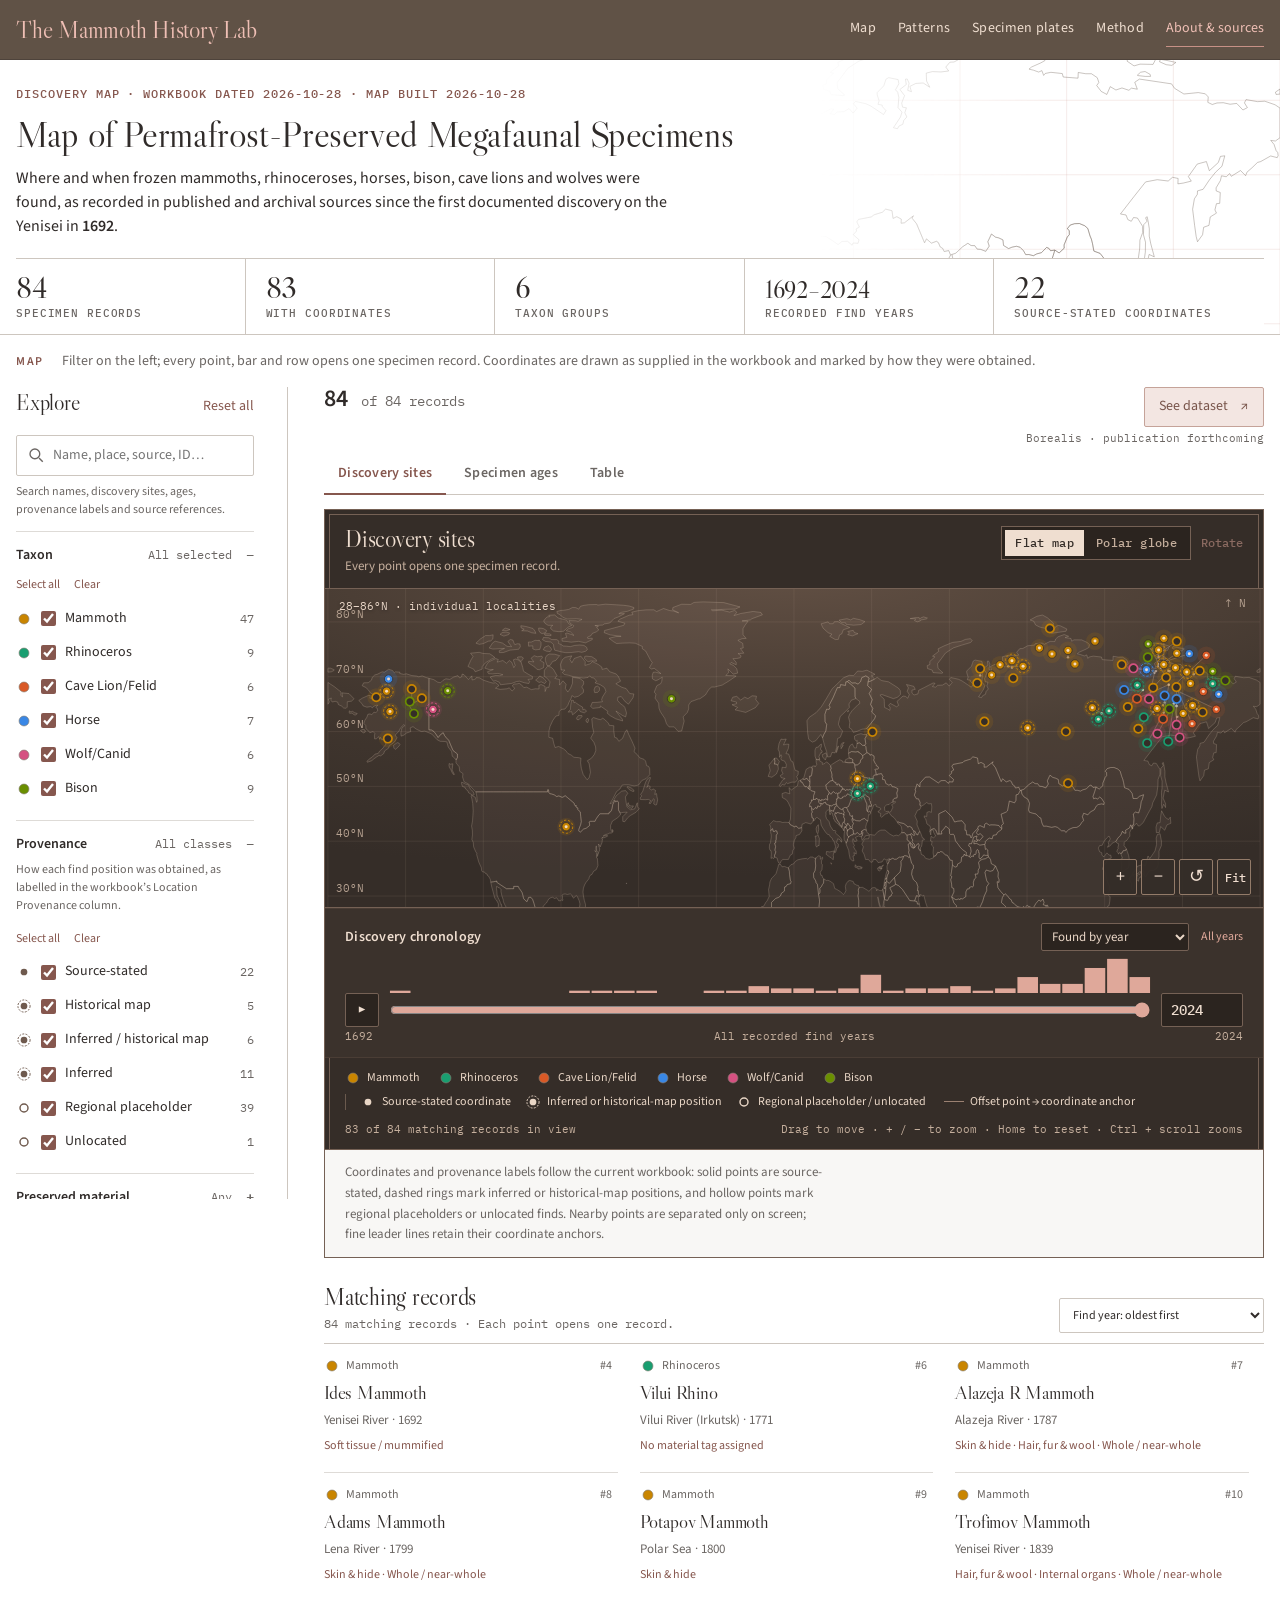
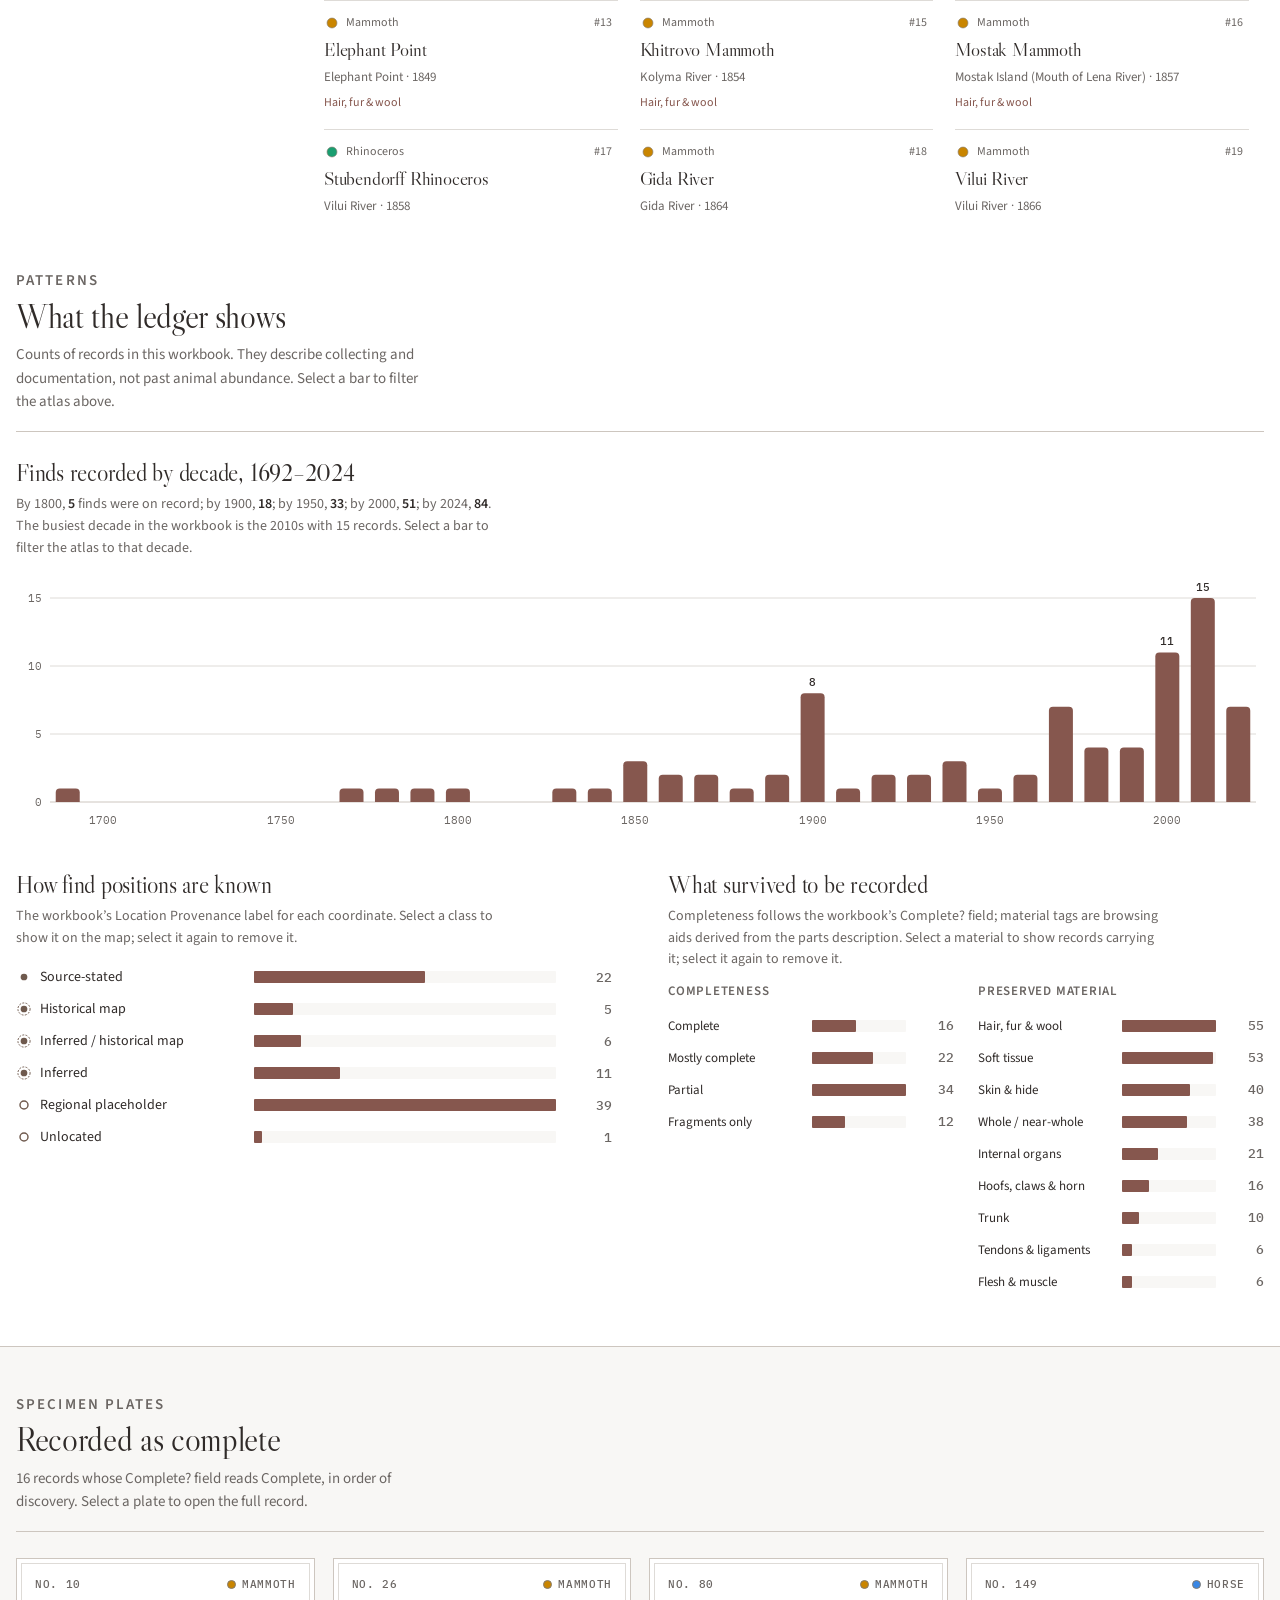
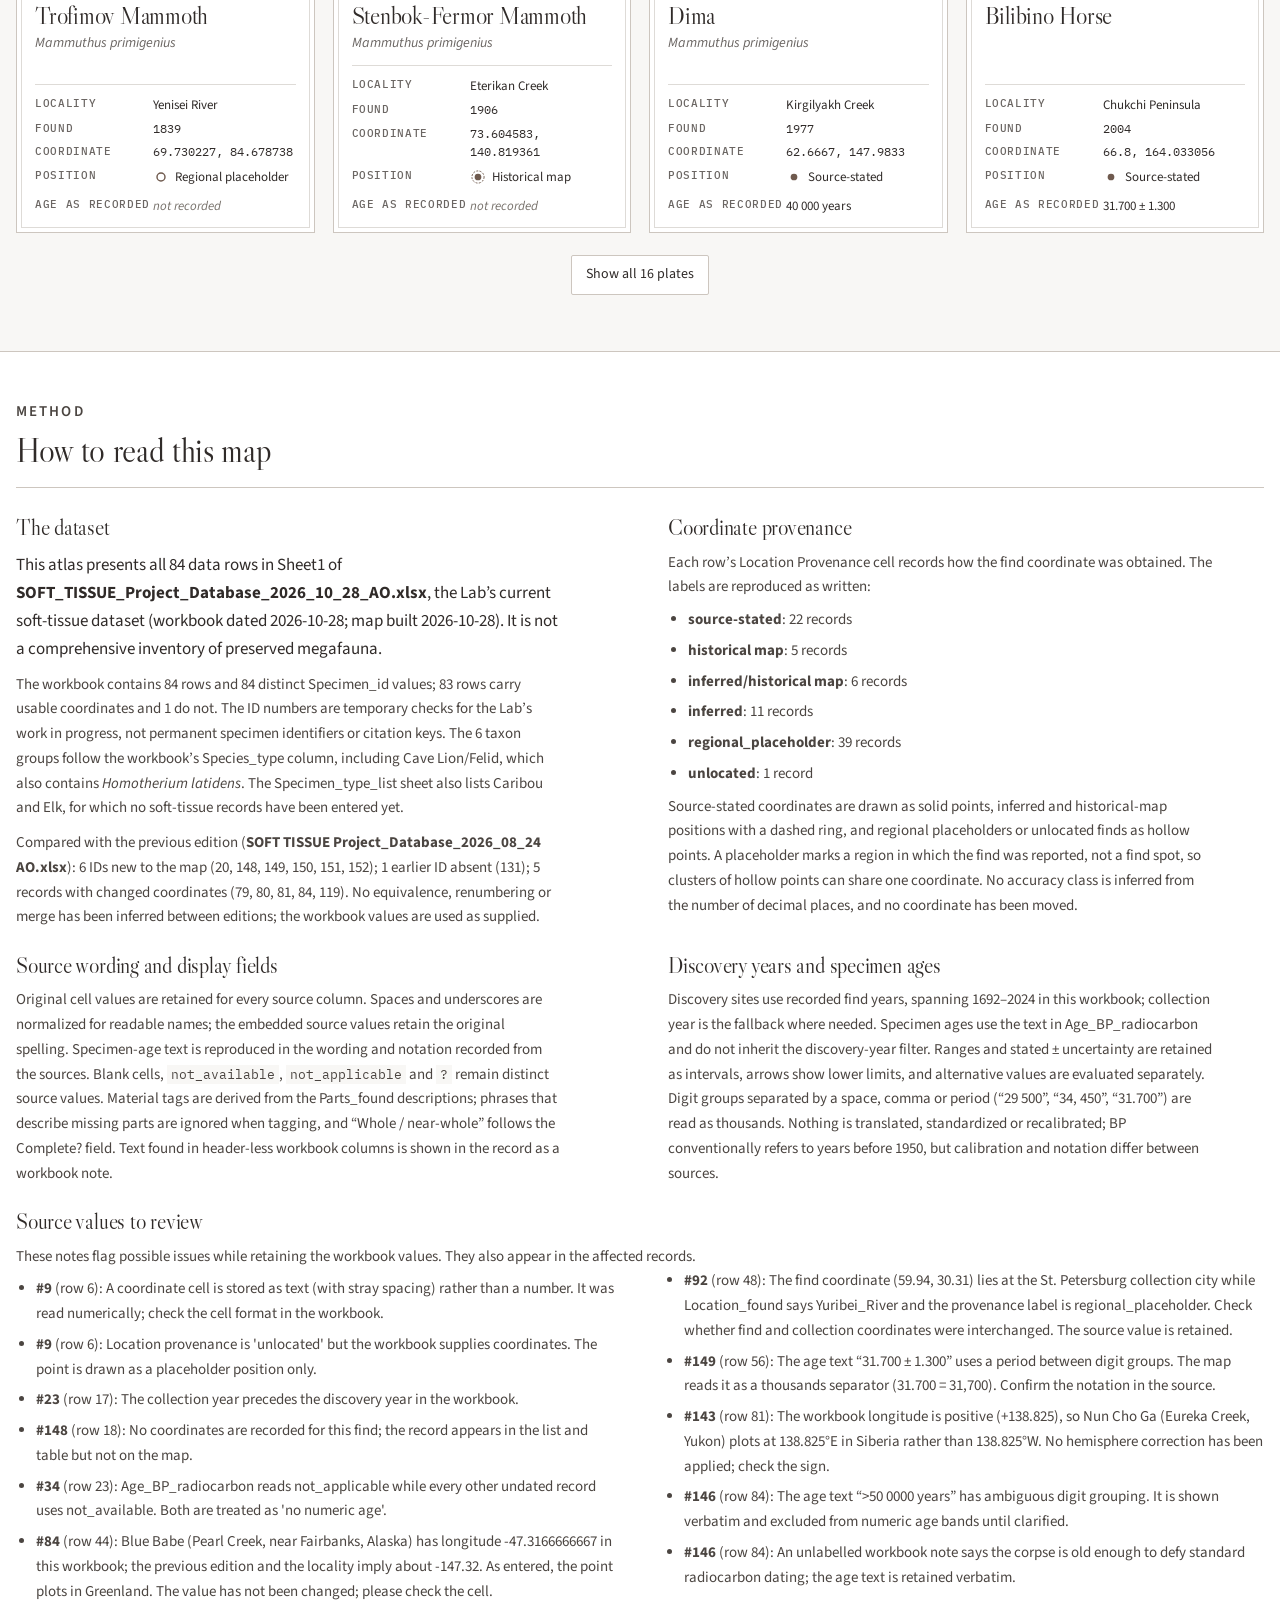
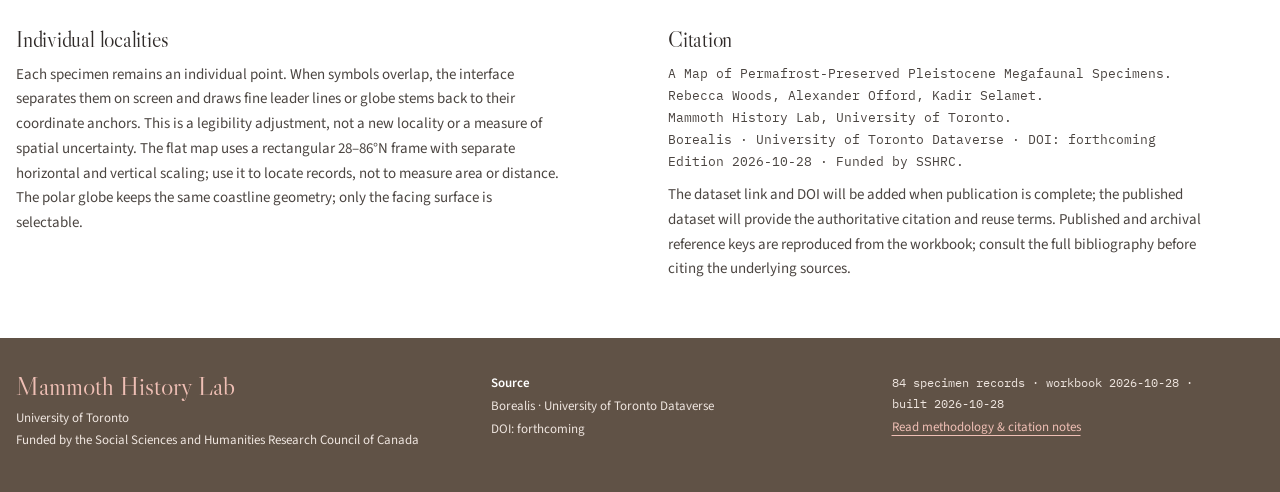
==== commit e01b0a99: "Apply the design review fixes to variant A Light focus rings on the dark plate; full-height hit band" ====
--- a/experimental/variant-a.html
+++ b/experimental/variant-a.html
@@ -34,7 +34,7 @@
   --display:"Libre Caslon Display","Libre Caslon Text",Baskerville,"Times New Roman",serif;
   --sans:"Source Sans 3","Avenir Next","Segoe UI",Helvetica,Arial,sans-serif;
   --mono:"IBM Plex Mono","SFMono-Regular",Menlo,Consolas,monospace;
-  --fs-display:clamp(34px,4.2vw,58px);--fs-h2:clamp(26px,2.6vw,36px);--fs-h3:21px;--fs-body:16px;--fs-small:13px;--fs-micro:12px;
+  --fs-display:clamp(30px,2.9vw,42px);--fs-h2:clamp(26px,2.6vw,36px);--fs-h3:21px;--fs-body:16px;--fs-small:13px;--fs-micro:12px;
   --gutter:max(16px,env(safe-area-inset-left,0px));--measure:68ch;--topbar:60px;
 }
 *{box-sizing:border-box}
@@ -48,6 +48,7 @@
 h1{font-size:var(--fs-display)}h2{font-size:var(--fs-h2)}h3{font-size:var(--fs-h3)}
 p{margin:0}
 .mono{font-family:var(--mono)}
+.nowrap{white-space:nowrap}
 .eyebrow{font:600 var(--fs-micro)/1.3 var(--sans);letter-spacing:.14em;text-transform:uppercase;color:var(--rose-dark);margin:0}
 .eyebrow.mono{font-family:var(--mono);font-weight:500;letter-spacing:.08em}
 [hidden]{display:none!important}
@@ -58,43 +59,42 @@
 input[type=number],select,input[type=search]{background:var(--paper);border:1px solid var(--rule);border-radius:2px;padding:7px 9px;min-height:38px;max-width:100%}
 input[type=range]{accent-color:var(--rose-dark)}
 .wrap{max-width:1480px;margin:0 auto;padding-left:var(--gutter);padding-right:max(16px,env(safe-area-inset-right,0px))}
-.rule-double{border:0;border-top:1px solid var(--rule);border-bottom:1px solid var(--rule);height:4px;margin:0}
 
 /* ---- Top bar ------------------------------------------------------------ */
 .topbar{position:sticky;top:0;z-index:50;background:var(--brown);color:var(--plate-ivory);min-height:var(--topbar);display:flex;align-items:center;gap:24px;padding-block:10px;padding-left:var(--gutter);padding-right:max(16px,env(safe-area-inset-right,0px));border-bottom:1px solid #4e433b}
 .topbar .brand{font-family:var(--display);font-size:24px;color:var(--brand);text-decoration:none;letter-spacing:-.01em;white-space:nowrap}
 .topbar nav{display:flex;gap:22px;align-items:center;margin-left:auto;flex-wrap:wrap;justify-content:flex-end}
-.topbar nav a{color:var(--plate-ivory);text-decoration:none;font-size:14px;letter-spacing:.02em;padding:6px 0;border-bottom:1px solid transparent}
+.topbar nav a{color:var(--plate-ivory);text-decoration:none;font-size:14px;letter-spacing:.02em;padding:6px 0;border-bottom:1px solid transparent;white-space:nowrap}
 .topbar nav a:hover{border-bottom-color:var(--rose)}
 .topbar nav button{color:var(--brand);font-size:14px;padding:6px 0;border-bottom:1px solid var(--rose)}
 .topbar :focus-visible{outline-color:var(--focus-plate)}
 
-/* ---- Hero --------------------------------------------------------------- */
+/* ---- Hero: eyebrow, title, one-sentence thesis, ledger strip ----------- */
 .hero{position:relative;overflow:hidden;background:var(--paper);border-bottom:1px solid var(--rule)}
 .hero-plate{position:absolute;inset:0;width:100%;height:100%;pointer-events:none;opacity:0;transition:opacity 1.4s ease .2s}
 .hero-plate.ready{opacity:1}
 .hero-plate path{fill:none;stroke:var(--brown);stroke-width:.8;stroke-opacity:.42;vector-effect:non-scaling-stroke}
 .hero-plate .grat{stroke:var(--rose);stroke-opacity:.35;stroke-width:.6}
-.hero-plate-mask{mask-image:linear-gradient(100deg,transparent 0 30%,#000 62%);-webkit-mask-image:linear-gradient(100deg,transparent 0 30%,#000 62%)}
-.hero-inner{position:relative;display:grid;gap:26px;padding-block:52px 44px}
-.hero-head{display:grid;gap:14px;max-width:min(100%,660px)}
-.nowrap{white-space:nowrap}
-.hero-head h1{font-size:var(--fs-display);line-height:1.04}
-.hero-thesis{max-width:60ch;font-size:18px;line-height:1.5;color:var(--ink)}
+/* The coastline only shows to the right of the text block, so no line crosses type. */
+.hero-plate-mask{mask-image:linear-gradient(90deg,transparent 0 64%,#000 82%);-webkit-mask-image:linear-gradient(90deg,transparent 0 64%,#000 82%)}
+.hero-inner{position:relative;display:grid;gap:12px;padding-block:26px 0}
+.hero h1{max-width:min(100%,980px);line-height:1.08}
+.hero-thesis{max-width:82ch;font-size:16px;line-height:1.5;color:var(--ink)}
 .hero-thesis b{font-weight:600}
-.ledger{display:grid;grid-template-columns:repeat(5,minmax(0,1fr));gap:0;margin:8px 0 0;border-top:1px solid var(--rule);border-bottom:1px solid var(--rule);background:color-mix(in srgb,var(--paper) 86%,transparent)}
-.ledger>div{display:flex;flex-direction:column-reverse;gap:4px;padding:18px 20px 16px 0;min-width:0;border-right:1px solid var(--rule);margin-right:20px}
+.ledger{display:grid;grid-template-columns:repeat(5,minmax(0,1fr));gap:0;margin:8px 0 0;border-top:1px solid var(--rule);background:var(--paper)}
+.ledger>div{display:flex;flex-direction:column-reverse;gap:3px;padding:12px 20px 14px 0;min-width:0;border-right:1px solid var(--rule);margin-right:20px}
 .ledger>div:last-child{border-right:0;margin-right:0}
 .ledger dt{font:500 11px/1.3 var(--mono);letter-spacing:.08em;text-transform:uppercase;color:var(--muted)}
-.ledger dd{margin:0;font-family:var(--display);font-size:clamp(28px,3vw,44px);line-height:1.05;letter-spacing:-.01em;color:var(--ink);overflow-wrap:anywhere}
-.ledger dd.span{font-size:clamp(22px,2.3vw,34px)}
-.hero-note{font-size:var(--fs-small);color:var(--muted);font-family:var(--mono);letter-spacing:.01em;overflow-wrap:anywhere}
+.ledger dd{margin:0;font-family:var(--display);font-variant-numeric:proportional-nums;font-size:clamp(26px,2.4vw,36px);line-height:1.05;letter-spacing:-.01em;color:var(--ink);overflow-wrap:anywhere}
+.ledger dd.span{font-size:clamp(21px,1.9vw,28px)}
+.atlas-label{display:flex;gap:6px 18px;align-items:baseline;flex-wrap:wrap;margin:0;padding:16px 0 0;font-size:14px;color:var(--muted);min-width:0}
+.atlas-label>span{min-width:0}
 
 /* ---- Workspace ---------------------------------------------------------- */
 .section-head{display:flex;align-items:flex-end;justify-content:space-between;gap:24px;flex-wrap:wrap;padding:40px 0 18px;border-bottom:1px solid var(--rule)}
 .section-head>div{min-width:0;max-width:72ch;display:grid;gap:8px}
 .section-head p{color:var(--muted);font-size:15px;max-width:60ch}
-.workspace{display:grid;grid-template-columns:272px minmax(0,1fr);gap:36px;padding-block:28px 10px}
+.workspace{display:grid;grid-template-columns:272px minmax(0,1fr);gap:36px;padding-block:14px 10px}
 .filters{align-self:start;position:sticky;top:calc(var(--topbar) + 14px);max-height:calc(100vh - var(--topbar) - 28px);overflow:auto;padding:4px 18px 24px 0;border-right:1px solid var(--rule);scrollbar-gutter:stable}
 .filter-heading{display:flex;align-items:baseline;justify-content:space-between;gap:8px;margin-bottom:14px}
 .filter-heading h2{font-size:22px}
@@ -127,11 +127,12 @@
 .results{min-width:0}
 .results-bar{display:flex;justify-content:space-between;gap:16px;align-items:flex-start;min-height:42px;margin-bottom:10px;flex-wrap:wrap}
 #resultCount{font-size:14px;margin:0;color:var(--muted);font-family:var(--mono)}
-#resultCount strong{color:var(--ink);font:400 26px/1 var(--display);margin-right:5px}
+#resultCount strong{color:var(--ink);font:600 24px/1 var(--sans);margin-right:5px}
 .dataset-action{display:flex;flex-direction:column;align-items:flex-end;gap:4px}
 .button{display:inline-flex;align-items:center;gap:12px;padding:8px 14px;border:1px solid var(--rose-dark);border-radius:2px;background:var(--rose-dark);color:#fff;font-size:14px;min-height:38px;text-decoration:none}
 .button:hover{background:#70473f}
 .button.quiet{color:var(--ink);border-color:var(--rule);background:var(--paper)}
+.button.quiet:hover{background:var(--rose-light);border-color:var(--rose)}
 .dataset-action .button[aria-disabled=true]{background:var(--rose-light);border-color:#c5a399;color:#78554b;cursor:default}
 .dataset-status{font:400 11px/1.3 var(--mono);color:var(--muted)}
 .active-filters{display:flex;gap:6px;flex-wrap:wrap;margin:0 0 10px}
@@ -145,7 +146,12 @@
 .view-tabs button[aria-selected=true]{color:var(--rose-dark);border-bottom-color:var(--rose-dark)}
 
 /* ---- The plate (map panel) --------------------------------------------- */
-.map-panel{background:var(--plate);color:var(--plate-text);border:1px solid var(--plate-edge);box-shadow:inset 0 0 0 4px var(--plate),inset 0 0 0 5px var(--plate-edge)}
+.map-panel{position:relative;background:var(--plate);color:var(--plate-text);border:1px solid var(--plate-edge);box-shadow:inset 0 0 0 4px var(--plate),inset 0 0 0 5px var(--plate-edge)}
+.map-panel :focus-visible{outline-color:var(--focus-plate)}
+.map-empty :focus-visible{outline-color:var(--focus)}
+.skip-points{position:absolute;left:16px;top:8px;z-index:6;background:var(--paper);color:var(--ink);padding:10px 14px;border:1px solid var(--rule);font-size:14px;text-decoration:none;width:1px;height:1px;overflow:hidden;clip-path:inset(50%);white-space:nowrap}
+.skip-points:focus{width:auto;height:auto;overflow:visible;clip-path:none}
+.map-panel .skip-points:focus-visible{outline-color:var(--focus)}
 .map-heading{padding:16px 20px 12px;display:flex;justify-content:space-between;align-items:flex-start;gap:16px;flex-wrap:wrap}
 .map-heading h2{font-size:24px;color:var(--plate-ivory)}
 .map-heading p{font-size:13px;color:var(--plate-muted);margin:4px 0 0}
@@ -163,7 +169,7 @@
 #classicGlobe{cursor:grab;touch-action:pan-y;background:radial-gradient(110% 120% at 50% 40%,#5b493d 0%,#3d3129 52%,#2c251f 100%)}#classicGlobe.dragging{cursor:grabbing}
 #atlasMap .land{fill:rgba(224,201,183,.055);stroke:rgba(225,201,181,.42);stroke-width:.55;vector-effect:non-scaling-stroke}
 #atlasMap .graticule{stroke:rgba(211,182,160,.14);stroke-width:.7;fill:none;vector-effect:non-scaling-stroke}
-#atlasMap .geo-small{fill:var(--plate-muted);stroke:none;font:10px var(--mono);opacity:.9;pointer-events:none}
+#atlasMap .geo-small{fill:var(--plate-muted);stroke:none;font:11px var(--mono);opacity:.9;pointer-events:none}
 .marker{cursor:pointer;outline:none}
 #atlasMap .marker-ring{fill:none;stroke:var(--plate-rose);stroke-width:1.4;opacity:0}
 #atlasMap .marker:hover .marker-ring,#atlasMap .marker:focus-visible .marker-ring{stroke:#f8e7d9;opacity:1}
@@ -174,13 +180,11 @@
 #atlasMap .point-leader{stroke:#c4ab98;stroke-opacity:.55;stroke-width:.65;pointer-events:none}
 #atlasMap .site-anchor{fill:#e7ceba;opacity:.6;pointer-events:none}
 #atlasMap .selected-label{fill:#fff0e5;font:11px var(--mono);paint-order:stroke;stroke:var(--plate);stroke-width:3px;pointer-events:none;stroke-linejoin:round}
-.map-surface:focus-visible{outline-color:var(--focus-plate)}
 .map-controls{position:absolute;right:12px;bottom:12px;display:flex;flex-direction:row;gap:4px}
 .icon-button{border:1px solid var(--rule);border-radius:2px;background:var(--paper);min-width:34px;min-height:34px;padding:3px 7px;font-size:18px;display:inline-grid;place-items:center;flex-shrink:0}
 .icon-button:hover{background:var(--rose-light);border-color:#c9ada4}
 .map-controls .icon-button{width:34px;background:#352d28ef;border-color:#937b69;color:#f1ded0}
 .map-controls .icon-button:hover{background:#6b5246;border-color:var(--plate-rose);color:#fff}
-.map-controls .icon-button:focus-visible{outline-color:var(--focus-plate)}
 #fit{font:500 12px var(--mono)}
 .map-projection{position:absolute;top:10px;left:14px;color:var(--plate-text);font:11px/1.3 var(--mono);margin:0;pointer-events:none;max-width:70%;text-shadow:0 1px 3px var(--plate)}
 .map-empty{position:absolute;top:50%;left:50%;transform:translate(-50%,-50%);width:min(380px,82%);text-align:center;background:#fffffff2;color:var(--ink);border:1px solid var(--rule);padding:24px}
@@ -198,9 +202,11 @@
 .map-foot{display:flex;justify-content:space-between;gap:8px;padding:0 20px 12px;font:11px/1.4 var(--mono);color:var(--plate-muted);flex-wrap:wrap}
 .map-foot p{margin:0}
 .view-note{margin:0;padding:12px 20px;background:var(--paper-2);color:var(--muted);font-size:13px;line-height:1.6;border-top:1px solid var(--plate-edge)}
+.view-note p{margin:0;max-width:80ch}
 
 /* chronology + age panels live inside the plate */
 .map-panel>.time-panel{margin:0;border:0;border-top:1px solid #4a3d35;background:#3b322c;padding:14px 20px 12px;color:var(--plate-text)}
+.time-panel:focus{outline:none}
 .time-heading{display:flex;justify-content:space-between;align-items:center;gap:12px;flex-wrap:wrap;margin-bottom:6px}
 .time-heading>label,.time-heading h3{font:600 14px/1.35 var(--sans);color:var(--plate-ivory);margin:0;letter-spacing:.02em}
 .time-mode{display:flex;gap:12px;align-items:center;flex-wrap:wrap}
@@ -274,9 +280,9 @@
 /* ---- Figures ------------------------------------------------------------ */
 .figures{padding-block:8px 48px}
 .figure-grid{display:grid;grid-template-columns:repeat(2,minmax(0,1fr));gap:40px 56px;padding-top:28px}
-.figure{min-width:0;display:grid;gap:10px;align-content:start}
+.figure{min-width:0;display:grid;gap:12px;align-content:start;position:relative}
 .figure.wide{grid-column:1/-1}
-.figure-head{display:flex;justify-content:space-between;align-items:baseline;gap:16px;flex-wrap:wrap}
+.figure-head{display:grid;gap:8px}
 .figure h3{font-size:24px}
 .figure .caption{font-size:14px;color:var(--muted);max-width:70ch;line-height:1.55}
 .figure .caption b{color:var(--ink);font-weight:600}
@@ -285,27 +291,33 @@
 .chart .grid{stroke:var(--line);stroke-width:1}
 .chart .axis{stroke:var(--rule);stroke-width:1}
 .chart .tick{font:11px var(--mono);fill:var(--muted)}
+.chart .hit{fill:transparent}
 .chart .bar{fill:var(--rose-dark);cursor:pointer}
-.chart .bar.dim{fill:#b9a39b}
+.chart g[role=button]{cursor:pointer}
 .chart g:hover .bar,.chart g:focus-visible .bar{fill:var(--brown)}
 .chart g:focus-visible{outline:2px solid var(--focus);outline-offset:2px}
 .chart .label{font:500 11px var(--mono);fill:var(--ink)}
 .chart-tip{position:absolute;pointer-events:none;background:var(--ink);color:var(--paper);font-size:12px;line-height:1.5;padding:7px 10px;border-radius:2px;max-width:240px;z-index:4;box-shadow:0 4px 14px #0002}
 .chart-tip b{font-family:var(--mono);font-weight:500;color:var(--brand)}
-.bar-list{display:grid;gap:4px;margin:0;padding:0;list-style:none}
+.bar-list{display:grid;gap:0;margin:0;padding:0;list-style:none}
 .bar-list li{min-width:0}
-.bar-list .row{display:grid;grid-template-columns:minmax(120px,38%) minmax(0,1fr) 44px;align-items:center;gap:12px;font-size:14px;min-width:0;width:100%;padding:3px 0;text-align:left;color:inherit}
+.bar-list .row{display:grid;grid-template-columns:minmax(120px,38%) minmax(0,1fr) 44px;align-items:center;gap:12px;font-size:14px;min-width:0;width:100%;min-height:32px;padding:2px 0;text-align:left;color:inherit}
 .bar-list .name{display:flex;align-items:center;gap:8px;min-width:0;text-align:left;color:var(--ink)}
 .bar-list .name span{line-height:1.25;overflow-wrap:anywhere}
 .bar-list .track{height:12px;background:var(--paper-2);position:relative;border-radius:1px}
 .bar-list .fill{position:absolute;inset:0 auto 0 0;background:var(--rose-dark);border-radius:1px;min-width:2px}
+.bar-list button.row{cursor:pointer}
 .bar-list button.row:hover .fill,.bar-list button.row:focus-visible .fill{background:var(--brown)}
+.bar-list button.row:hover .name{color:var(--rose-dark)}
+.bar-list .row.active .fill{background:var(--brown)}
+.bar-list .row.active .track{box-shadow:inset 0 0 0 1px var(--brown)}
+.bar-list .row.active .name{color:var(--rose-dark);font-weight:600}
+.bar-list .row.active .n{color:var(--ink)}
 .bar-list .n{font:500 13px var(--mono);color:var(--muted);text-align:right}
-.bar-list button.row{cursor:pointer}
-.bar-list button.row:hover .name{color:var(--rose-dark)}
-.bar-list .fill.alt{background:var(--brown)}
+.bar-status{font-size:13px;color:var(--muted);margin:10px 0 0;padding-top:8px;border-top:1px solid var(--line);line-height:1.5}
 .twin{display:grid;grid-template-columns:repeat(2,minmax(0,1fr));gap:24px}
 .twin h4{font:600 13px/1.3 var(--sans);letter-spacing:.06em;text-transform:uppercase;color:var(--muted);margin:0 0 10px}
+.twin .row{grid-template-columns:minmax(120px,46%) minmax(0,1fr) 36px;font-size:13px}
 
 /* ---- Specimen plates ---------------------------------------------------- */
 .plates{padding-block:8px 56px;background:var(--paper-2);border-top:1px solid var(--rule);border-bottom:1px solid var(--rule)}
@@ -318,18 +330,20 @@
 .plate h3{font-size:24px;line-height:1.15;overflow-wrap:anywhere}
 .plate .binomial{font-style:italic;color:var(--muted);font-size:14px;margin-top:4px}
 .plate dl{margin:0;display:grid;gap:5px;font-size:13px;border-top:1px solid var(--line);padding-top:10px}
-.plate dl div{display:grid;grid-template-columns:94px minmax(0,1fr);gap:8px}
-.plate dt{color:var(--muted);font:500 10px/1.6 var(--mono);letter-spacing:.06em;text-transform:uppercase}
+.plate dl div{display:grid;grid-template-columns:110px minmax(0,1fr);gap:8px}
+.plate dt{color:var(--muted);font:500 11px/1.5 var(--mono);letter-spacing:.06em;text-transform:uppercase;white-space:nowrap}
 .plate dd{margin:0;overflow-wrap:anywhere}
 .plate dd.mono{font-family:var(--mono);font-size:12px}
 .plate .prov{display:inline-flex;align-items:center;gap:6px}
+.plate-more{display:flex;justify-content:center;padding-top:22px}
 
 /* ---- Method ------------------------------------------------------------- */
 .method{padding-block:8px 56px}
 .method-grid{display:grid;grid-template-columns:minmax(0,1fr) minmax(0,1fr);gap:24px 56px;padding-top:28px}
 .method article{min-width:0;max-width:var(--measure);overflow-wrap:anywhere}
-.method article.wide{grid-column:1/-1;max-width:none;columns:2;column-gap:56px}
+.method article.wide{grid-column:1/-1;max-width:none;columns:26em;column-gap:48px}
 .method h3{font-size:22px;margin-bottom:10px}
+.method article.wide h3,.method article.wide>p{column-span:all}
 .method p,.method li{font-size:15px;line-height:1.65;color:#4b4541}
 .method p+p{margin-top:10px}
 .method ul{padding-left:20px;margin:8px 0}
@@ -347,6 +361,7 @@
 .page-footer .text-button{color:var(--brand);font-size:13px;text-decoration-color:currentColor;padding:0}
 .page-footer a{color:var(--brand)}
 .page-footer .mono{font-size:12px}
+.page-footer :focus-visible{outline-color:var(--focus-plate)}
 
 /* ---- Dialogs, toast, misc ------------------------------------------------ */
 .record-dialog,.about-dialog{border:0;padding:0;color:var(--ink);background:var(--paper);max-height:94dvh;box-shadow:0 20px 90px #1c171755;border:1px solid var(--rule)}
@@ -387,32 +402,45 @@
 
 /* ---- Responsive --------------------------------------------------------- */
 @media(max-width:1250px){.workspace{grid-template-columns:240px minmax(0,1fr);gap:26px}.record-list{grid-template-columns:repeat(2,minmax(0,1fr))}.plate-grid{grid-template-columns:repeat(3,minmax(0,1fr))}}
-@media(max-width:1000px){.ledger{grid-template-columns:repeat(3,minmax(0,1fr))}.ledger>div:nth-child(3n){border-right:0}.ledger>div{border-bottom:1px solid var(--line)}.figure-grid{grid-template-columns:1fr}.method-grid{grid-template-columns:1fr}.method article.wide{columns:1}.page-footer .wrap{grid-template-columns:1fr 1fr}}
+@media(max-width:1000px) and (min-width:701px){.ledger{grid-template-columns:repeat(3,minmax(0,1fr))}.ledger>div{border-bottom:1px solid var(--line)}.ledger>div:nth-child(3n){border-right:0;margin-right:0}.ledger>div:nth-child(n+4){border-bottom:0}}
+@media(max-width:1000px){.hero-plate-mask{mask-image:linear-gradient(90deg,transparent 0 86%,#000 96%);-webkit-mask-image:linear-gradient(90deg,transparent 0 86%,#000 96%)}.figure-grid{grid-template-columns:1fr}.method-grid{grid-template-columns:1fr}.method article.wide{columns:1}.page-footer .wrap{grid-template-columns:1fr 1fr}}
+@media(max-width:800px){.hero-plate{display:none}}
 @media(max-width:950px){.workspace{grid-template-columns:214px minmax(0,1fr);gap:18px}.filters{position:static;max-height:none;overflow:visible}.map-heading{padding:14px 14px 10px}.map-legend,.map-foot,.view-note{padding-left:14px;padding-right:14px}.map-panel>.time-panel{padding:12px 14px 10px}.plate-grid{grid-template-columns:repeat(2,minmax(0,1fr))}.twin{grid-template-columns:1fr}}
 @media(max-width:700px){
   :root{--topbar:54px}
-  .topbar{gap:12px}.topbar .brand{font-size:20px}.topbar nav{gap:14px}.topbar nav a{display:none}.topbar nav button{font-size:13px}
-  .hero-inner{padding-block:34px 28px;gap:20px}.hero-head{max-width:100%}.hero-thesis{font-size:16px}
-  .hero-plate-mask{mask-image:linear-gradient(180deg,transparent 0 35%,#000 80%);-webkit-mask-image:linear-gradient(180deg,transparent 0 35%,#000 80%)}
-  .ledger{grid-template-columns:repeat(2,minmax(0,1fr))}.ledger>div{padding:12px 12px 10px 0;margin-right:12px;border-right:1px solid var(--line)}.ledger>div:nth-child(3n){border-right:1px solid var(--line)}.ledger>div:nth-child(2n){border-right:0}.ledger dd{font-size:26px}.ledger dd.span{font-size:21px}
+  .topbar{gap:12px}.topbar .brand{font-size:20px}.topbar nav{gap:14px}.topbar nav a{display:none}.topbar nav button{font-size:13px;min-height:40px}
+  .hero-plate{display:none}
+  .hero-inner{padding-block:22px 0;gap:10px}.hero-thesis{font-size:15px}
+  .ledger{grid-template-columns:1fr 1fr;margin-top:6px}
+  .ledger>div{padding:10px 12px 10px 0;margin-right:12px;border-right:1px solid var(--line);border-bottom:1px solid var(--line)}
+  .ledger>div:nth-child(even){border-right:0;margin-right:0}
+  .ledger>div:last-child{grid-column:1/-1;border-right:0;border-bottom:0;margin-right:0}
+  .ledger dd{font-size:26px}.ledger dd.span{font-size:21px}
+  .atlas-label{padding-top:12px}
   .section-head{padding:30px 0 14px}
-  .workspace{display:block;padding-block:20px 8px}
+  .workspace{display:block;padding-block:12px 8px}
   .filters{border-right:0;padding:0 0 8px;display:grid;grid-template-columns:1fr 1fr;gap:0 16px}
-  .filter-heading{grid-column:1/-1;margin-bottom:8px}.search-box,.filters>.help{grid-column:1/-1}.filter-section:last-of-type{grid-column:1/-1}.filter-section summary>span{display:none}.sidebar-note{display:none}
+  .filter-heading{grid-column:1/-1;margin-bottom:8px}.search-box,.filters>.help{grid-column:1/-1}.filter-section[open],.filter-section:last-of-type{grid-column:1/-1}.filter-section summary>span{display:none}.sidebar-note{display:none}
+  .filter-section summary{min-height:40px;align-items:center}.filter-section summary::after{top:50%;transform:translateY(-50%)}
+  .check-row{min-height:40px}
+  .text-button{min-height:40px;display:inline-flex;align-items:center}
   .results{padding-top:14px}
-  .view-tabs button{padding:9px 10px 10px;font-size:13px}
+  .results-bar .dataset-action{margin-left:auto;align-items:flex-end}
+  .view-tabs button{padding:9px 10px 10px;font-size:13px;min-height:40px}
   .map-heading h2{font-size:20px}
+  .projection button{min-height:40px;padding:0 12px}.globe-spin{min-height:40px}
   .map-canvas-wrap{height:clamp(300px,90vw,420px)}
-  .map-controls{bottom:10px;right:8px}.map-controls .icon-button{width:30px;min-width:30px;min-height:30px}
-  .map-projection{font-size:10px;left:10px}
-  .map-legend{gap:8px 12px;font-size:11px}.legend-group{padding-left:0;border-left:0}
+  .map-controls{bottom:10px;right:8px}.map-controls .icon-button{width:40px;min-width:40px;min-height:40px}
+  .icon-button,.dialog-toolbar .icon-button{min-width:40px;min-height:40px}.dialog-toolbar .icon-button{width:40px}
+  .map-projection{font-size:11px;left:10px}
+  .map-legend{gap:8px 12px;font-size:12px}.legend-group{padding-left:0;border-left:0}
   .timeline{padding-left:40px;padding-right:86px}.time-panel:has(#startWrap:not([hidden])) .timeline{padding-left:116px}
   .age-range-controls{grid-template-columns:88px minmax(0,1fr) 88px;column-gap:8px}
   .age-selection-caption{display:block}.age-selection-caption span{display:block;margin-top:3px}
   .record-list{grid-template-columns:1fr;gap:0}
   .record-list-heading>div:last-child{width:100%;justify-content:space-between}
   .figure-grid{gap:32px}.figure h3{font-size:21px}
-  .bar-list .row{grid-template-columns:minmax(96px,42%) minmax(0,1fr) 36px;gap:8px;font-size:13px}
+  .bar-list .row,.twin .row{min-height:40px;grid-template-columns:minmax(96px,42%) minmax(0,1fr) 36px;gap:8px;font-size:13px}
   .plate-grid{grid-template-columns:1fr;gap:12px}.plate h3{font-size:22px}
   .method h3{font-size:20px}
   .page-footer .wrap{grid-template-columns:1fr;gap:18px}
@@ -420,26 +448,23 @@
 }
 @media(max-width:400px){
   .year-controls input[type=number]{width:66px;padding:5px}.year-controls{gap:6px}.timeline{padding-left:38px;padding-right:72px}.time-panel:has(#startWrap:not([hidden])) .timeline{padding-left:106px}
-  .ledger{grid-template-columns:1fr 1fr}
 }
 @media(prefers-reduced-motion:reduce){html{scroll-behavior:auto}*{animation:none!important;transition:none!important}.hero-plate{opacity:1}}
-@media print{.topbar,.filters,.result-actions,.time-panel,.view-tabs,.projection,.map-controls,.record-browser,.page-footer,.dialog-toolbar{display:none!important}.hero-inner{padding:10px 0}.workspace{display:block;padding:0}.map-panel{break-inside:avoid;box-shadow:none}dialog[open]{position:static;width:100%;max-height:none;box-shadow:none;margin:0;overflow:visible}body:has(dialog[open])>main,body:has(dialog[open])>.topbar{display:none}.about-dialog[open]{display:none}dialog::backdrop{background:transparent}}</style>
+@media print{.topbar,.filters,.result-actions,.time-panel,.view-tabs,.projection,.map-controls,.record-browser,.page-footer,.dialog-toolbar,.plate-more,.skip-points{display:none!important}.hero-inner{padding:10px 0}.workspace{display:block;padding:0}.map-panel{break-inside:avoid;box-shadow:none}dialog[open]{position:static;width:100%;max-height:none;box-shadow:none;margin:0;overflow:visible}body:has(dialog[open])>main,body:has(dialog[open])>.topbar{display:none}.about-dialog[open]{display:none}dialog::backdrop{background:transparent}}</style>
 </head>
 <body>
 <a class="skip" href="#workspace" data-scroll="workspace">Skip to the map</a>
 <header class="topbar">
   <a class="brand" href="https://mammothhistorylab.com/" target="_blank" rel="noopener">The Mammoth History Lab</a>
-  <nav aria-label="Sections"><a href="#workspace" data-scroll="workspace">Map</a><a href="#chronology" data-scroll="chronology">Chronology</a><a href="#plates" data-scroll="plates">Specimens</a><a href="#method" data-scroll="method">Method</a><button id="aboutOpen">About &amp; sources</button></nav>
+  <nav aria-label="Sections"><a href="#atlas" data-scroll="atlas">Map</a><a href="#chronology" data-scroll="chronology">Patterns</a><a href="#plates" data-scroll="plates">Specimen plates</a><a href="#method" data-scroll="method">Method</a><button id="aboutOpen">About &amp; sources</button></nav>
 </header>
 <main>
   <section class="hero" aria-labelledby="atlasTitle">
     <svg class="hero-plate hero-plate-mask" id="heroPlate" viewBox="0 0 1440 486" preserveAspectRatio="xMidYMid slice" aria-hidden="true"><g class="grat" id="heroGrat"></g><path id="heroLand" d=""/></svg>
     <div class="wrap hero-inner">
-      <div class="hero-head">
-        <p class="eyebrow mono">Mammoth History Lab · Discovery map · Edition 2026-10-28</p>
-        <h1 id="atlasTitle">Map of <span class="nowrap">Permafrost-Preserved</span> Megafaunal Specimens</h1>
-      </div>
-      <p class="hero-thesis">Where and when frozen mammoths, rhinoceroses, horses, bison, cave lions and wolves were found, as recorded in published and archival sources since the first documented discovery on the Yenisei in <b>1692</b>. The map reads each find at the moment of discovery, labels how its position is known, and keeps the source wording of every age.</p>
+      <p class="eyebrow mono">Discovery map · <span class="nowrap">Workbook dated 2026-10-28</span> · <span class="nowrap">map built 2026-10-28</span></p>
+      <h1 id="atlasTitle">Map of <span class="nowrap">Permafrost-Preserved</span> Megafaunal Specimens</h1>
+      <p class="hero-thesis">Where and when frozen mammoths, rhinoceroses, horses, bison, cave lions and wolves were found, as recorded in published and archival sources since the first documented discovery on the Yenisei in <b>1692</b>.</p>
       <dl class="ledger">
         <div><dt>specimen records</dt><dd id="totalStat">84</dd></div>
         <div><dt>with coordinates</dt><dd>83</dd></div>
@@ -447,12 +472,11 @@
         <div><dt>recorded find years</dt><dd class="span">1692–2024</dd></div>
         <div><dt>source-stated coordinates</dt><dd data-stat="source-stated">·</dd></div>
       </dl>
-      <p class="hero-note">Sheet1 of SOFT_TISSUE_Project_Database_2026_10_28_AO.xlsx · workbook dated 2026-10-28 · map built 2026-10-28 · source wording retained</p>
     </div>
   </section>
 
   <div class="wrap">
-    <div class="section-head" id="atlas-head"><div><p class="eyebrow">The atlas</p><h2>Discovery sites, years and recorded ages</h2><p>Filter the records on the left; every point, bar and row opens one specimen record. Coordinates are drawn as supplied in the workbook and marked by how they were obtained.</p></div></div>
+    <p class="atlas-label" id="atlas"><span class="eyebrow">Map</span><span>Filter on the left; every point, bar and row opens one specimen record. Coordinates are drawn as supplied in the workbook and marked by how they were obtained.</span></p>
     <div class="workspace" id="workspace" tabindex="-1">
       <aside class="filters" aria-label="Filter specimen records">
         <div class="filter-heading"><h2>Explore</h2><button class="text-button" id="reset">Reset all</button></div>
@@ -460,7 +484,7 @@
         <div class="search-box"><svg width="18" height="18" viewBox="0 0 24 24" fill="none" stroke="currentColor" stroke-width="1.8" aria-hidden="true"><circle cx="10.5" cy="10.5" r="6.5"/><path d="m16 16 5 5"/></svg><input id="search" type="search" placeholder="Name, place, source, ID…" autocomplete="off"></div>
         <p class="help">Search names, discovery sites, ages, provenance labels and source references.</p>
         <details class="filter-section" open><summary>Taxon <span id="taxonActive">All selected</span></summary><div class="section-actions"><button id="taxaAll" class="text-button">Select all</button><button id="taxaNone" class="text-button">Clear</button></div><div id="taxa"></div></details>
-        <details class="filter-section" open><summary>Coordinate provenance <span id="provenanceActive">All classes</span></summary><p class="help">How each find position was obtained, as labelled in the workbook’s Location Provenance column.</p><div class="section-actions"><button id="provAll" class="text-button">Select all</button><button id="provNone" class="text-button">Clear</button></div><div id="provenance"></div></details>
+        <details class="filter-section" open><summary>Provenance <span id="provenanceActive">All classes</span></summary><p class="help">How each find position was obtained, as labelled in the workbook’s Location Provenance column.</p><div class="section-actions"><button id="provAll" class="text-button">Select all</button><button id="provNone" class="text-button">Clear</button></div><div id="provenance"></div></details>
         <details class="filter-section"><summary>Preserved material <span id="materialActive">Any</span></summary><p class="help">Match any selected material. Tags are derived from the parts description.</p><div id="materials" class="material-options"></div></details>
         <details class="filter-section"><summary>Record details</summary>
           <label class="select-label" for="ageFilter">Specimen age</label><select id="ageFilter"><option value="all">All age records</option><option value="dated">Numeric age recorded</option><option value="missing">No numeric age recorded</option><option value="unparsed">Source text only / no numeric reading</option></select>
@@ -478,6 +502,7 @@
         </div>
         <section id="mapPanel" class="map-panel" role="tabpanel" aria-labelledby="tab-sites">
           <div class="map-heading"><div><h2 id="mapTitle">Discovery sites</h2><p id="mapSubtitle">Select any point to open its specimen record.</p></div><div class="map-view-controls"><div class="projection" role="group" aria-label="Map projection"><button data-projection="flat" aria-pressed="true">Flat map</button><button data-projection="globe" aria-pressed="false">Polar globe</button></div><button id="globeSpin" class="text-button globe-spin" aria-label="Toggle automatic globe rotation" aria-pressed="false" disabled>Rotate</button></div></div>
+          <a class="skip-points" id="skipPoints" href="#discoveryChronology">Skip map points</a>
           <div class="map-canvas-wrap" id="mapStage">
             <svg class="map-surface" id="atlasMap" viewBox="0 0 1000 570" tabindex="0" role="group" aria-label="Interactive map. Use plus and minus to zoom, arrow keys to pan or rotate, and Home to reset."></svg>
             <canvas class="map-surface" id="classicGlobe" tabindex="0" role="img" aria-label="Rotatable 3D globe with individual specimens. Drag or use arrow keys to rotate; use the record list below for keyboard access to each specimen." hidden></canvas>
@@ -486,13 +511,13 @@
             <div id="mapEmpty" class="map-empty" hidden><h3>No mapped records in this view</h3><p>Try adjusting the filters, or inspect the matching records below.</p><button class="button" id="emptyReset">Reset filters</button></div>
             <div id="mapTooltip" class="map-tooltip" role="tooltip" hidden></div>
           </div>
-          <section class="time-panel" id="discoveryChronology" aria-label="Discovery chronology">
+          <section class="time-panel" id="discoveryChronology" aria-label="Discovery chronology" tabindex="-1">
             <div class="time-heading"><label for="endYear">Discovery chronology</label><div class="time-mode"><label class="sr-only" for="timeMode">Discovery chronology mode</label><select id="timeMode"><option value="through">Found by year</option><option value="between">Found between years</option></select><button id="timeReset" class="text-button">All years</button></div></div>
             <div class="timeline"><svg id="histogram" viewBox="0 0 800 38" preserveAspectRatio="none" aria-label="Recorded discoveries per decade; select a bar to filter to that decade"></svg></div>
             <div class="year-controls"><button id="play" class="icon-button" aria-label="Play discovery chronology" title="Play discovery chronology">▶</button><label id="startWrap" hidden><span class="sr-only">Start year</span><input id="startYear" type="number" min="1692" max="2024" value="1692"></label><input id="yearRange" type="range" min="1692" max="2024" value="2024" aria-label="Latest discovery year"><label><span class="sr-only">End year</span><input id="endYear" type="number" min="1692" max="2024" value="2024"></label></div>
             <div class="time-caption"><span>1692</span><span id="timeCaption">All recorded find years</span><span>2024</span></div>
           </section>
-          <section class="time-panel age-panel" id="specimenChronology" aria-labelledby="agePanelTitle" hidden>
+          <section class="time-panel age-panel" id="specimenChronology" aria-labelledby="agePanelTitle" tabindex="-1" hidden>
             <div class="time-heading"><h3 id="agePanelTitle">Specimen ages</h3><div class="time-mode"><label class="sr-only" for="ageMode">Specimen age selection</label><select id="ageMode"><option value="all">All recorded ages</option><option value="between">Select an age interval</option></select><button id="ageReset" class="text-button">All ages</button></div></div>
             <p class="age-context">Years as recorded in the sources · No translation or recalibration</p>
             <div class="age-plot"><svg id="ageTimeline" viewBox="0 0 800 180" preserveAspectRatio="none" role="group" aria-label="Recorded specimen ages. Each row is one specimen. Lines retain ranges and uncertainty; arrows indicate lower limits."></svg><p id="agePlotEmpty" hidden>No numeric age positions in this selection.</p></div>
@@ -503,7 +528,7 @@
           </section>
           <div class="map-legend" id="legend"></div>
           <div class="map-foot"><p id="mapCoverage"></p><p>Drag to move · + / − to zoom · Home to reset · Ctrl + scroll zooms</p></div>
-          <p id="viewNote" class="view-note"></p>
+          <div class="view-note"><p id="viewNote"></p></div>
         </section>
         <section id="tablePanel" class="table-panel" role="tabpanel" aria-labelledby="tab-table" hidden><div class="table-scroll" tabindex="0" aria-label="Scrollable specimen table"><table><caption class="sr-only">Filtered specimen records. Column buttons change sort order.</caption><thead id="tableHead"></thead><tbody id="tableBody"></tbody></table></div></section>
         <section class="record-browser" aria-label="Matching specimens"><div class="record-list-heading"><div><h2 id="listTitle">Matching records</h2><p id="listCaption">Open a record to read its evidence.</p></div><div><label class="sr-only" for="sort">Sort matching records</label><select id="sort"><option value="year-asc">Find year: oldest first</option><option value="year-desc">Find year: newest first</option><option value="name-asc">Specimen: A–Z</option><option value="taxon-asc">Taxon: A–Z</option><option value="age-asc">Specimen age: lower values first</option><option value="age-desc">Specimen age: higher values first</option></select></div></div><div id="recordList" class="record-list"></div></section>
@@ -513,21 +538,20 @@
 
   <section class="figures" id="chronology" aria-labelledby="figuresTitle">
     <div class="wrap">
-      <div class="section-head"><div><p class="eyebrow">Patterns in the record</p><h2 id="figuresTitle">What the ledger shows</h2><p>Counts of records in this workbook. They describe collecting and documentation, not past animal abundance. Select a bar to filter the atlas above.</p></div></div>
+      <div class="section-head"><div><p class="eyebrow">Patterns</p><h2 id="figuresTitle">What the ledger shows</h2><p>Counts of records in this workbook. They describe collecting and documentation, not past animal abundance. Select a bar to filter the atlas above.</p></div></div>
       <div class="figure-grid">
         <div class="figure wide" id="decadeFigure">
           <div class="figure-head"><h3>Finds recorded by decade, 1692–2024</h3><p class="caption" id="decadeCaption"></p></div>
           <div class="chart" id="decadeChart" role="group" aria-label="Bar chart of recorded finds per decade. Each bar filters the atlas to that decade."></div>
         </div>
         <div class="figure" id="provenanceFigure">
-          <div class="figure-head"><h3>How find positions are known</h3></div>
-          <p class="caption">The workbook’s Location Provenance label for each coordinate. Select a class to show only those records on the map.</p>
+          <div class="figure-head"><h3>How find positions are known</h3><p class="caption">The workbook’s Location Provenance label for each coordinate. Select a class to show it on the map; select it again to remove it.</p></div>
           <ul class="bar-list" id="provenanceBars"></ul>
+          <p class="bar-status" id="provenanceStatus" aria-live="polite" hidden></p>
         </div>
         <div class="figure" id="survivalFigure">
-          <div class="figure-head"><h3>What survived to be recorded</h3></div>
-          <p class="caption">Completeness follows the workbook’s Complete? field; material tags are browsing aids derived from the parts description. Select a row to filter the atlas.</p>
-          <div class="twin"><div><h4>Completeness</h4><ul class="bar-list" id="completenessBars"></ul></div><div><h4>Preserved material</h4><ul class="bar-list" id="materialBars"></ul></div></div>
+          <div class="figure-head"><h3>What survived to be recorded</h3><p class="caption">Completeness follows the workbook’s Complete? field; material tags are browsing aids derived from the parts description. Select a material to show records carrying it; select it again to remove it.</p></div>
+          <div class="twin"><div><h4>Completeness</h4><ul class="bar-list" id="completenessBars"></ul></div><div><h4>Preserved material</h4><ul class="bar-list" id="materialBars"></ul><p class="bar-status" id="materialStatus" aria-live="polite" hidden></p></div></div>
         </div>
       </div>
     </div>
@@ -537,12 +561,13 @@
     <div class="wrap">
       <div class="section-head"><div><p class="eyebrow">Specimen plates</p><h2 id="platesTitle">Recorded as complete</h2><p id="platesCaption">Every record whose Complete? field reads Complete, in order of discovery. Select a plate to open the full record.</p></div></div>
       <div class="plate-grid" id="plateGrid"></div>
+      <div class="plate-more"><button type="button" class="button quiet" id="platesToggle" aria-expanded="false" aria-controls="plateGrid">Show all plates</button></div>
     </div>
   </section>
 
   <section class="method" id="method" aria-labelledby="methodTitle">
     <div class="wrap">
-      <div class="section-head"><div><p class="eyebrow">Method &amp; citation</p><h2 id="methodTitle">How to read this map</h2></div></div>
+      <div class="section-head"><div><p class="eyebrow">Method</p><h2 id="methodTitle">How to read this map</h2></div></div>
       <div class="method-grid">
         <article><h3>The dataset</h3><p class="lede">This atlas presents all 84 data rows in Sheet1 of <b>SOFT_TISSUE_Project_Database_2026_10_28_AO.xlsx</b>, the Lab’s current soft-tissue dataset (workbook dated 2026-10-28; map built 2026-10-28). It is not a comprehensive inventory of preserved megafauna.</p><p>The workbook contains 84 rows and 84 distinct Specimen_id values; 83 rows carry usable coordinates and 1 do not. The ID numbers are temporary checks for the Lab’s work in progress, not permanent specimen identifiers or citation keys. The 6 taxon groups follow the workbook’s Species_type column, including Cave Lion/Felid, which also contains <i>Homotherium latidens</i>. The Specimen_type_list sheet also lists Caribou and Elk, for which no soft-tissue records have been entered yet.</p><p>Compared with the previous edition (<b>SOFT TISSUE Project_Database_2026_08_24 AO.xlsx</b>): 
 6 IDs new to the map (20, 148, 149, 150, 151, 152); 1 earlier ID absent (131); 5 records with changed coordinates (79, 80, 81, 84, 119). No equivalence, renumbering or merge has been inferred between editions; the workbook values are used as supplied.</p></article>
@@ -561,12 +586,12 @@
 <li><b>#146</b> (row 84): The age text “&gt;50 0000 years” has ambiguous digit grouping. It is shown verbatim and excluded from numeric age bands until clarified.</li>
 <li><b>#146</b> (row 84): An unlabelled workbook note says the corpse is old enough to defy standard radiocarbon dating; the age text is retained verbatim.</li></ul></article>
         <article><h3>Individual localities</h3><p>Each specimen remains an individual point. When symbols overlap, the interface separates them on screen and draws fine leader lines or globe stems back to their coordinate anchors. This is a legibility adjustment, not a new locality or a measure of spatial uncertainty. The flat map uses a rectangular 28–86°N frame with separate horizontal and vertical scaling; use it to locate records, not to measure area or distance. The polar globe keeps the same coastline geometry; only the facing surface is selectable.</p></article>
-        <article><h3>Citation</h3><p class="cite">A Map of Permafrost-Preserved Pleistocene Megafaunal Specimens.<br>Rebecca Woods, Alexander Offord, Kadir Selamet.<br>Mammoth History Lab, University of Toronto.<br>Borealis · University of Toronto Dataverse · <span data-dataset-doi>DOI: forthcoming</span><br>Edition 2026-10-28 · Funded by SSHRC.</p><p>The dataset link and DOI will be added when publication is complete; the published dataset will provide the authoritative citation and reuse terms. Published and archival reference keys are reproduced from the workbook; consult the full bibliography before citing the underlying sources.</p></article>
+        <article><h3>Citation</h3><p class="cite">A Map of Permafrost-Preserved Pleistocene Megafaunal Specimens.<br>Rebecca Woods, Alexander Offord, Kadir Selamet.<br>Mammoth History Lab, University of Toronto.<br>Borealis · University of Toronto Dataverse · <span data-dataset-doi>DOI: forthcoming</span><br>Edition <span class="nowrap">2026-10-28</span> · Funded by SSHRC.</p><p>The dataset link and DOI will be added when publication is complete; the published dataset will provide the authoritative citation and reuse terms. Published and archival reference keys are reproduced from the workbook; consult the full bibliography before citing the underlying sources.</p></article>
       </div>
     </div>
   </section>
 
-  <footer class="page-footer"><div class="wrap"><div><strong>Mammoth History Lab</strong><p>University of Toronto<br>Funded by the Social Sciences and Humanities Research Council of Canada</p></div><div><p><b>Source</b><br>Borealis · University of Toronto Dataverse<br><span data-dataset-doi>DOI: forthcoming</span></p></div><div><p class="mono">84 specimen records · workbook 2026-10-28 · built 2026-10-28</p><button id="footerAbout" class="text-button">Read methodology &amp; citation notes</button></div></div></footer>
+  <footer class="page-footer"><div class="wrap"><div><strong>Mammoth History Lab</strong><p>University of Toronto<br>Funded by the Social Sciences and Humanities Research Council of Canada</p></div><div><p><b>Source</b><br>Borealis · University of Toronto Dataverse<br><span data-dataset-doi>DOI: forthcoming</span></p></div><div><p class="mono">84 specimen records · <span class="nowrap">workbook 2026-10-28</span> · <span class="nowrap">built 2026-10-28</span></p><button id="footerAbout" class="text-button">Read methodology &amp; citation notes</button></div></div></footer>
 </main>
 <dialog id="recordDialog" class="record-dialog" aria-labelledby="recordTitle"><div class="dialog-toolbar"><span id="recordPosition"></span><div><button id="prevRecord" class="icon-button" aria-label="Previous matching record">←</button><button id="nextRecord" class="icon-button" aria-label="Next matching record">→</button><button id="closeRecord" class="icon-button" aria-label="Close specimen record">×</button></div></div><div id="recordContent"></div></dialog>
 <dialog id="aboutDialog" class="about-dialog" aria-labelledby="aboutTitle"><div class="dialog-toolbar"><strong>About this map</strong><button id="closeAbout" class="icon-button" aria-label="Close about and sources">×</button></div><div class="about-content"><p class="eyebrow">MAMMOTH HISTORY LAB</p><h2 id="aboutTitle">Read discovery sites alongside their records.</h2><p>This atlas presents all 84 data rows in Sheet1 of <b>SOFT_TISSUE_Project_Database_2026_10_28_AO.xlsx</b>, supplied as the Lab’s current soft-tissue dataset (workbook dated 2026-10-28; map built 2026-10-28). It shows documented find sites and discovery years alongside the specimen ages reported in the sources, and labels how each find position was obtained. The full methodology is set out in the Method section of the page.</p>
@@ -1205,7 +1230,7 @@
 (() => {
 'use strict';
 const P = JSON.parse(document.getElementById('payload').textContent);
-const RECS = P.recs, PALETTE = globalThis.__ATLAS_PALETTE__ || {};
+const RECS = P.recs, TOTAL = RECS.length, PALETTE = globalThis.__ATLAS_PALETTE__ || {};
 const $ = id => document.getElementById(id), NS = 'http://www.w3.org/2000/svg';
 const esc = s => String(s ?? '').replace(/[&<>"']/g, c => ({'&':'&amp;','<':'&lt;','>':'&gt;','"':'&quot;',"'":'&#39;'}[c]));
 const clean = s => String(s ?? '').replace(/_/g, ' ').replace(/\s+/g, ' ').trim();
@@ -1213,31 +1238,56 @@
 const reduced = matchMedia('(prefers-reduced-motion: reduce)').matches;
 const PROV_TEXT = {source_stated:'Source-stated',historical_map:'Historical map',inferred_historical_map:'Inferred / historical map',inferred:'Inferred',regional_placeholder:'Regional placeholder',unlocated:'Unlocated',unlabelled:'No provenance label'};
 const PROV_STYLE = {source_stated:'solid',historical_map:'derived',inferred_historical_map:'derived',inferred:'derived',regional_placeholder:'placeholder',unlocated:'placeholder',unlabelled:'placeholder'};
-const MATERIALS = {skin:'Skin & hide',hair:'Hair, fur & wool',flesh:'Flesh & muscle',organs:'Internal organs',trunk:'Trunk',keratin:'Hoofs, claws, nails & horn',carcass:'Whole / near-whole',softgeneric:'Soft tissue / mummified',connective:'Tendons & ligaments',unclassified:'No material tag assigned'};
+// Figure labels: the engine's material names, shortened where they would wrap in a half-width list.
+const MATERIALS = {skin:'Skin & hide',hair:'Hair, fur & wool',flesh:'Flesh & muscle',organs:'Internal organs',trunk:'Trunk',keratin:'Hoofs, claws & horn',carcass:'Whole / near-whole',softgeneric:'Soft tissue',connective:'Tendons & ligaments'};
 const COMPLETE = [['Complete','Complete'],['Mostly_Complete','Mostly complete'],['Partial','Partial'],['Fragments_Only','Fragments only']];
 const slug = s => String(s).toLowerCase().replace(/[^a-z0-9]+/g, '_').replace(/^_+|_+$/g, '') || 'unlabelled';
 const recordYear = r => r.year_found || r.year_collected || r.timeline_year || null;
 const name = r => r.common_name && r.common_name[1] === 'val' ? clean(r.common_name[0]) : clean(r.location);
+const plural = n => n === 1 ? 'record' : 'records';
+const pct = n => Math.round(n / TOTAL * 100) + '%';
 const provSymbol = (style, size = 14, color = '#6f5a4e') => {
   const svg = el('svg', {viewBox:'0 0 20 20', width:size, height:size, 'aria-hidden':'true', class:'prov-swatch'});
   if (style === 'placeholder') svg.append(el('circle', {cx:10, cy:10, r:5, fill:'none', stroke:color, 'stroke-width':1.8}));
   else { svg.append(el('circle', {cx:10, cy:10, r:4.2, fill:color})); if (style === 'derived') svg.append(el('circle', {cx:10, cy:10, r:7.6, fill:'none', stroke:color, 'stroke-width':1.2, 'stroke-dasharray':'2.4 1.7'})); }
   return svg.outerHTML;
 };
-// Drive the engine through its own URL-hash state. Merging keeps the user's other filters.
+
+/* ---- Hash state. The engine owns the hash; these helpers only read it and write it back. ---- */
+const readHash = () => new URLSearchParams(location.hash.replace(/^#/, ''));
+function writeHash(p) { if (!p.has('view')) p.set('view', 'sites'); const next = '#' + p.toString(); if (location.hash !== next) location.hash = next; }
 function setHash(changes, { reset = false } = {}) {
-  const p = reset ? new URLSearchParams() : new URLSearchParams(location.hash.replace(/^#/, ''));
+  const p = reset ? new URLSearchParams() : readHash();
   for (const [k, v] of Object.entries(changes)) { if (v == null) p.delete(k); else p.set(k, v); }
-  if (!p.has('view')) p.set('view', 'sites');
-  const next = '#' + p.toString();
-  if (location.hash === next) return; // no change to apply
-  location.hash = next;
+  writeHash(p);
+}
+const listIn = (p, key) => p.has(key) ? p.get(key).split(',').filter(Boolean) : null;
+// Toggle one value inside a comma list, like the rail's multi-select. An absent key means no
+// explicit selection; an empty list, or one naming every class, is written back as absent.
+function toggleIn(key, value, total) {
+  const p = readHash(); let list = listIn(p, key) || [];
+  list = list.includes(value) ? list.filter(v => v !== value) : [...list, value];
+  if (!list.length || (total && list.length >= total)) p.delete(key); else p.set(key, list.join(','));
+  writeHash(p);
 }
 function scrollTo(id, focus = false) {
   const target = $(id); if (!target) return;
   target.scrollIntoView({ behavior: reduced ? 'auto' : 'smooth', block: 'start' });
   if (focus) target.focus({ preventScroll: true });
 }
+// In-page navigation scrolls without touching the engine's hash state.
+document.addEventListener('click', e => { const a = e.target.closest('[data-scroll]'); if (!a) return; e.preventDefault(); scrollTo(a.dataset.scroll, a.classList.contains('skip')); });
+
+/* ---- Skip the marker tab stops: jump from the map heading to the visible chronology panel ---- */
+(function skipPoints() {
+  const link = $('skipPoints'); if (!link) return;
+  link.addEventListener('click', e => {
+    e.preventDefault();
+    const target = [$('discoveryChronology'), $('specimenChronology')].find(n => n && !n.hidden) || $('legend');
+    target.scrollIntoView({ behavior: reduced ? 'auto' : 'smooth', block: 'nearest' });
+    target.focus({ preventScroll: true });
+  });
+})();
 
 /* ---- Hero plate: the embedded coastline, drawn once as a backdrop ---- */
 (function heroPlate() {
@@ -1255,21 +1305,24 @@
   document.querySelectorAll('[data-stat="source-stated"]').forEach(n => n.textContent = counts['source-stated'] ?? 0);
 })();
 
-/* ---- In-page navigation without touching the engine's hash state ---- */
-document.querySelectorAll('[data-scroll]').forEach(a => a.addEventListener('click', e => { e.preventDefault(); scrollTo(a.dataset.scroll, a.classList.contains('skip')); }));
-
-/* ---- Chart tooltip ---- */
+/* ---- Shared tooltip for the figures ---- */
 const tip = $('chartTip');
-function showTip(host, event, html) {
-  tip.innerHTML = html; tip.hidden = false;
+function showTipAt(host, cx, cy, html) {
+  tip.innerHTML = html; tip.hidden = false; host.append(tip);
   const rect = host.getBoundingClientRect(), w = tip.offsetWidth || 200, h = tip.offsetHeight || 60;
-  let x = event.clientX - rect.left + 14, y = event.clientY - rect.top - h - 12;
-  if (x + w > rect.width - 4) x = event.clientX - rect.left - w - 14;
-  if (y < 0) y = event.clientY - rect.top + 16;
-  tip.style.left = Math.max(0, x) + 'px'; tip.style.top = y + 'px';
-  host.append(tip);
+  let x = cx - rect.left + 14, y = cy - rect.top - h - 12;
+  if (x + w > rect.width - 4) x = Math.max(0, cx - rect.left - w - 14);
+  if (y < 0) y = cy - rect.top + 16;
+  tip.style.left = x + 'px'; tip.style.top = y + 'px';
 }
 const hideTip = () => { tip.hidden = true; };
+function tipEvents(node, host, html, anchor) {
+  node.addEventListener('pointerenter', e => showTipAt(host, e.clientX, e.clientY, html()));
+  node.addEventListener('pointermove', e => showTipAt(host, e.clientX, e.clientY, html()));
+  node.addEventListener('pointerleave', hideTip);
+  node.addEventListener('focus', () => { const r = (anchor || node).getBoundingClientRect(); showTipAt(host, r.left + r.width / 2, r.top, html()); });
+  node.addEventListener('blur', hideTip);
+}
 
 /* ---- Finds by decade ---- */
 (function decadeChart() {
@@ -1283,70 +1336,102 @@
   let drawnWidth = 0;
   // Drawn at the container's pixel width so type stays legible at phone width; redrawn on resize.
   function draw() {
-  const W = Math.max(300, Math.round(host.clientWidth || 960)); if (W === drawnWidth) return; drawnWidth = W;
-  const H = Math.round(Math.max(190, Math.min(260, W * .26))), m = { l: 34, r: 8, t: 26, b: 30 }, pw = W - m.l - m.r, ph = H - m.t - m.b;
-  const bw = pw / bins.length, gap = bw > 8 ? 2 : 1, every = bw >= 16 ? 50 : 100, x = i => m.l + i * bw, y = n => m.t + ph - n / top * ph;
-  const svg = el('svg', { viewBox: `0 0 ${W} ${H}`, width: W, height: H, role: 'img', 'aria-label': `Recorded finds per decade from ${first}s to ${last}s; the tallest decade has ${max} records.` });
-  for (let n = 0; n <= top; n += step) {
-    svg.append(el('line', { x1: m.l, x2: W - m.r, y1: y(n), y2: y(n), class: n === 0 ? 'axis' : 'grid' }));
-    svg.append(el('text', { x: m.l - 8, y: y(n) + 4, 'text-anchor': 'end', class: 'tick' }, n));
-  }
-  bins.forEach((b, i) => { if (b.d % every === 0) svg.append(el('text', { x: x(i) + bw / 2, y: H - 8, 'text-anchor': 'middle', class: 'tick' }, b.d)); });
-  bins.forEach((b, i) => {
-    if (!b.n) return;
-    const g = el('g', { tabindex: 0, role: 'button', 'aria-label': `${b.d}s: ${b.n} record${b.n === 1 ? '' : 's'}. Filter the atlas to this decade.` });
-    const x0 = x(i) + gap / 2, x1 = x(i) + bw - gap / 2, y0 = y(b.n), y1 = y(0), r = Math.min(4, (x1 - x0) / 2, y1 - y0);
-    g.append(el('path', { d: `M${x0},${y1}V${y0 + r}Q${x0},${y0} ${x0 + r},${y0}H${x1 - r}Q${x1},${y0} ${x1},${y0 + r}V${y1}Z`, class: 'bar' }));
-    if (ranked.includes(b.d)) svg.append(el('text', { x: (x0 + x1) / 2, y: y0 - 7, 'text-anchor': 'middle', class: 'label' }, b.n));
-    const html = `<b>${b.d}s</b><br>${b.n} record${b.n === 1 ? '' : 's'} · select to filter the atlas`;
-    g.addEventListener('pointerenter', e => showTip(host, e, html)); g.addEventListener('pointermove', e => showTip(host, e, html)); g.addEventListener('pointerleave', hideTip);
-    const go = () => { hideTip(); setHash(hashFor(b)); scrollTo('workspace'); };
-    g.addEventListener('click', go); g.addEventListener('keydown', e => { if (e.key === 'Enter' || e.key === ' ') { e.preventDefault(); go(); } });
-    svg.append(g);
-  });
-  host.replaceChildren(svg);
+    const W = Math.max(300, Math.round(host.clientWidth || 960)); if (W === drawnWidth) return; drawnWidth = W;
+    const H = Math.round(Math.max(190, Math.min(260, W * .26))), m = { l: 34, r: 8, t: 26, b: 30 }, pw = W - m.l - m.r, ph = H - m.t - m.b;
+    const bw = pw / bins.length, gap = bw > 8 ? 2 : 1, every = bw >= 16 ? 50 : 100, x = i => m.l + i * bw, y = n => m.t + ph - n / top * ph;
+    const svg = el('svg', { viewBox: `0 0 ${W} ${H}`, width: W, height: H, role: 'img', 'aria-label': `Recorded finds per decade from ${first}s to ${last}s; the tallest decade has ${max} records.` });
+    for (let n = 0; n <= top; n += step) {
+      svg.append(el('line', { x1: m.l, x2: W - m.r, y1: y(n), y2: y(n), class: n === 0 ? 'axis' : 'grid' }));
+      svg.append(el('text', { x: m.l - 8, y: y(n) + 4, 'text-anchor': 'end', class: 'tick' }, n));
+    }
+    bins.forEach((b, i) => { if (b.d % every === 0) svg.append(el('text', { x: x(i) + bw / 2, y: H - 8, 'text-anchor': 'middle', class: 'tick' }, b.d)); });
+    bins.forEach((b, i) => {
+      if (!b.n) return;
+      const g = el('g', { tabindex: 0, role: 'button', 'aria-label': `${b.d}s: ${b.n} ${plural(b.n)}. Filter the atlas to this decade.` });
+      // The whole decade band, full plot height, is the hit target; the visible bar is at most 24px wide.
+      const vis = Math.min(24, bw - gap), x0 = x(i) + (bw - vis) / 2, x1 = x0 + vis, y0 = y(b.n), y1 = y(0), r = Math.min(4, vis / 2, y1 - y0);
+      g.append(el('rect', { x: x(i), y: m.t, width: bw, height: ph, class: 'hit' }));
+      g.append(el('path', { d: `M${x0},${y1}V${y0 + r}Q${x0},${y0} ${x0 + r},${y0}H${x1 - r}Q${x1},${y0} ${x1},${y0 + r}V${y1}Z`, class: 'bar' }));
+      if (ranked.includes(b.d)) svg.append(el('text', { x: (x0 + x1) / 2, y: y0 - 7, 'text-anchor': 'middle', class: 'label' }, b.n));
+      tipEvents(g, host, () => `<b>${b.d}s</b><br>${b.n} ${plural(b.n)} · ${pct(b.n)} of the ledger<br>Select to filter the atlas`);
+      const go = () => { hideTip(); setHash(hashFor(b)); scrollTo('workspace'); };
+      g.addEventListener('click', go); g.addEventListener('keydown', e => { if (e.key === 'Enter' || e.key === ' ') { e.preventDefault(); go(); } });
+      svg.append(g);
+    });
+    host.replaceChildren(svg);
   }
   draw();
   let timer = null; window.addEventListener('resize', () => { clearTimeout(timer); timer = setTimeout(draw, 120); });
   const cumulative = year => years.filter(v => v <= year).length;
   const busiest = bins.find(b => b.d === ranked[0]);
   const caption = $('decadeCaption');
-  if (caption) caption.innerHTML = `By 1800, <b>${cumulative(1800)}</b> finds were on record; by 1900, <b>${cumulative(1900)}</b>; by 1950, <b>${cumulative(1950)}</b>; by 2000, <b>${cumulative(2000)}</b>; by ${P.timeline.max}, <b>${cumulative(P.timeline.max)}</b>. The busiest decade in the workbook is the ${busiest.d}s with ${busiest.n} records.`;
+  if (caption) caption.innerHTML = `By 1800, <b>${cumulative(1800)}</b> finds were on record; by 1900, <b>${cumulative(1900)}</b>; by 1950, <b>${cumulative(1950)}</b>; by 2000, <b>${cumulative(2000)}</b>; by ${P.timeline.max}, <b>${cumulative(P.timeline.max)}</b>. The busiest decade in the workbook is the ${busiest.d}s with ${busiest.n} records. Select a bar to filter the atlas to that decade.`;
 })();
 
-/* ---- Horizontal bar lists ---- */
-function barList(host, rows, { clickable = true, symbol = null } = {}) {
+/* ---- Horizontal bar lists; the clickable ones toggle a key in the engine's hash lists ---- */
+function barList(host, rows, { symbol = null } = {}) {
   if (!host) return;
-  const max = Math.max(...rows.map(r => r.n), 1);
+  const max = Math.max(...rows.map(r => r.n), 1), figure = host.closest('.figure') || host;
   host.replaceChildren(...rows.map(r => {
     const li = document.createElement('li');
-    const row = document.createElement(clickable && r.go ? 'button' : 'div'); row.className = 'row'; if (row.tagName === 'BUTTON') { row.type = 'button'; row.setAttribute('aria-label', `${r.label}: ${r.n} record${r.n === 1 ? '' : 's'}. ${r.hint || 'Filter the atlas.'}`); }
-    row.innerHTML = `<span class="name">${symbol ? symbol(r) : ''}<span>${esc(r.label)}</span></span><span class="track" aria-hidden="true"><span class="fill${r.alt ? ' alt' : ''}" style="width:${(r.n / max * 100).toFixed(1)}%"></span></span><span class="n">${r.n}</span>`;
-    if (row.tagName === 'BUTTON') row.addEventListener('click', r.go);
+    const row = document.createElement(r.toggle ? 'button' : 'div'); row.className = 'row';
+    if (r.toggle) {
+      row.type = 'button'; row.dataset.key = r.toggle.key; row.dataset.value = r.toggle.value; row.setAttribute('aria-pressed', 'false');
+      row.setAttribute('aria-label', `${r.label}: ${r.n} of ${TOTAL} ${plural(r.n)}. ${r.hint}`);
+      row.addEventListener('click', () => toggleIn(r.toggle.key, r.toggle.value, r.toggle.total));
+    }
+    row.innerHTML = `<span class="name">${symbol ? symbol(r) : ''}<span>${esc(r.label)}</span></span><span class="track" aria-hidden="true"><span class="fill" style="width:${(r.n / max * 100).toFixed(1)}%"></span></span><span class="n">${r.n}</span>`;
+    tipEvents(row, figure, () => `<b>${esc(r.label)}</b><br>${r.n} of ${TOTAL} ${plural(r.n)} · ${pct(r.n)}${r.toggle ? (row.classList.contains('active') ? '<br>On the map · select to remove' : '<br>Select to show on the map') : ''}`, row.querySelector('.track'));
     li.append(row); return li;
   }));
 }
 (function provenanceBars() {
-  const counts = P.metadata.provenance_counts || {};
-  const rows = Object.entries(counts).map(([label, n]) => { const key = slug(label); return { key, label: PROV_TEXT[key] || clean(label), n, style: PROV_STYLE[key] || 'placeholder', hint: 'Show only these records on the map.', go: () => { setHash({ view: 'sites', prov: key }); scrollTo('workspace'); } }; });
+  const counts = P.metadata.provenance_counts || {}, total = Object.keys(counts).length;
+  const rows = Object.entries(counts).map(([label, n]) => { const key = slug(label); return { key, label: PROV_TEXT[key] || clean(label), n, style: PROV_STYLE[key] || 'placeholder', hint: 'Toggle this class on the map.', toggle: { key: 'prov', value: key, total } }; });
   barList($('provenanceBars'), rows, { symbol: r => provSymbol(r.style) });
 })();
 (function completenessBars() {
   const rows = COMPLETE.map(([key, label]) => ({ key, label, n: RECS.filter(r => (r.complete && r.complete[0]) === key).length }));
-  barList($('completenessBars'), rows, { clickable: false });
+  barList($('completenessBars'), rows);
 })();
 (function materialBars() {
   const counts = {}; for (const r of RECS) for (const f of r.facets || []) counts[f] = (counts[f] || 0) + 1;
-  const rows = Object.entries(counts).filter(([k]) => k !== 'unclassified').sort((a, b) => b[1] - a[1]).map(([key, n]) => ({ key, label: MATERIALS[key] || key, n, hint: 'Show records with this material tag.', go: () => { setHash({ view: 'sites', material: key }); scrollTo('workspace'); } }));
+  const rows = Object.entries(counts).filter(([k]) => k !== 'unclassified').sort((a, b) => b[1] - a[1]).map(([key, n]) => ({ key, label: MATERIALS[key] || key, n, hint: 'Toggle this material on the map.', toggle: { key: 'material', value: key } }));
   barList($('materialBars'), rows);
 })();
 
-/* ---- Specimen plates: every record whose Complete? field reads Complete ---- */
+/* ---- Active states and status lines follow the engine's state (hash) ---- */
+const STATUS = [
+  { id: 'provenanceStatus', key: 'prov', label: k => PROV_TEXT[k] || k, text: list => `Map shows ${list}.` },
+  { id: 'materialStatus', key: 'material', label: k => MATERIALS[k] || k, text: list => `Map shows records with ${list}.` },
+];
+function syncActive() {
+  const p = readHash();
+  document.querySelectorAll('.bar-list .row[data-key]').forEach(row => {
+    const on = (listIn(p, row.dataset.key) || []).includes(row.dataset.value);
+    row.classList.toggle('active', on); row.setAttribute('aria-pressed', String(on));
+  });
+  for (const s of STATUS) {
+    const node = $(s.id); if (!node) continue;
+    const list = listIn(p, s.key) || [];
+    if (!list.length) { node.hidden = true; node.textContent = ''; continue; }
+    node.innerHTML = `${esc(s.text(list.map(s.label).join(', ')))} <a href="#workspace" data-scroll="workspace">Show the map</a>`; node.hidden = false;
+  }
+}
+window.addEventListener('hashchange', syncActive);
+// The engine rewrites the hash with replaceState (no hashchange), but it re-renders the chips and
+// the result count on every change, so those nodes are the signal.
+const observer = new MutationObserver(syncActive);
+for (const id of ['activeFilters', 'resultCount']) { const n = $(id); if (n) observer.observe(n, { childList: true, subtree: true, characterData: true }); }
+syncActive();
+
+/* ---- Specimen plates: every record whose Complete? field reads Complete; four shown, the rest on request ---- */
 (function plates() {
-  const host = $('plateGrid'); if (!host) return;
+  const host = $('plateGrid'), toggle = $('platesToggle'); if (!host) return;
+  const SHOWN = 4;
   const rows = RECS.filter(r => r.grade === 4).sort((a, b) => (recordYear(a) || 0) - (recordYear(b) || 0) || a.source_row - b.source_row);
   const caption = $('platesCaption'); if (caption) caption.textContent = `${rows.length} records whose Complete? field reads Complete, in order of discovery. Select a plate to open the full record.`;
-  host.replaceChildren(...rows.map(r => {
+  const cards = rows.map((r, i) => {
     const b = document.createElement('button'); b.type = 'button'; b.className = 'plate'; b.setAttribute('aria-label', `Open the record for ${name(r)}, ${r.species}, ${clean(r.location)}, ${recordYear(r) || 'year not recorded'}`);
     const provKey = r.coordinate_key || 'unlabelled', provLabel = PROV_TEXT[provKey] || clean(r.coordinate_label || 'No label'), year = recordYear(r), yearNote = year && !r.year_found ? ' (collection)' : '';
     const age = r.age && r.age[1] === 'val' ? esc(r.age[0]) : '<span class="missing">not recorded</span>';
@@ -1355,8 +1440,20 @@
       <div><h3>${esc(name(r))}</h3><p class="binomial">${esc(r.binomial || '')}</p></div>
       <dl><div><dt>Locality</dt><dd>${esc(clean(r.location))}</dd></div><div><dt>Found</dt><dd class="mono">${year ? year + yearNote : 'not recorded'}</dd></div><div><dt>Coordinate</dt><dd class="mono">${esc(coord)}</dd></div><div><dt>Position</dt><dd><span class="prov">${provSymbol(PROV_STYLE[provKey] || 'placeholder', 12)}${esc(provLabel)}</span></dd></div><div><dt>Age as recorded</dt><dd>${age}</dd></div></dl>`;
     b.addEventListener('click', () => { setHash({ view: 'sites', record: r.id }, { reset: true }); scrollTo('workspace'); });
+    if (i >= SHOWN) b.hidden = true;
     return b;
-  }));
+  });
+  host.replaceChildren(...cards);
+  if (!toggle) return;
+  if (rows.length <= SHOWN) { toggle.hidden = true; return; }
+  const label = open => open ? 'Show fewer' : `Show all ${rows.length} plates`;
+  toggle.textContent = label(false);
+  toggle.addEventListener('click', () => {
+    const open = toggle.getAttribute('aria-expanded') !== 'true';
+    cards.forEach((c, i) => { c.hidden = !open && i >= SHOWN; });
+    toggle.setAttribute('aria-expanded', String(open)); toggle.textContent = label(open);
+    if (!open) $('plates').scrollIntoView({ behavior: 'auto', block: 'start' });
+  });
 })();
 })();</script>
 </body>
